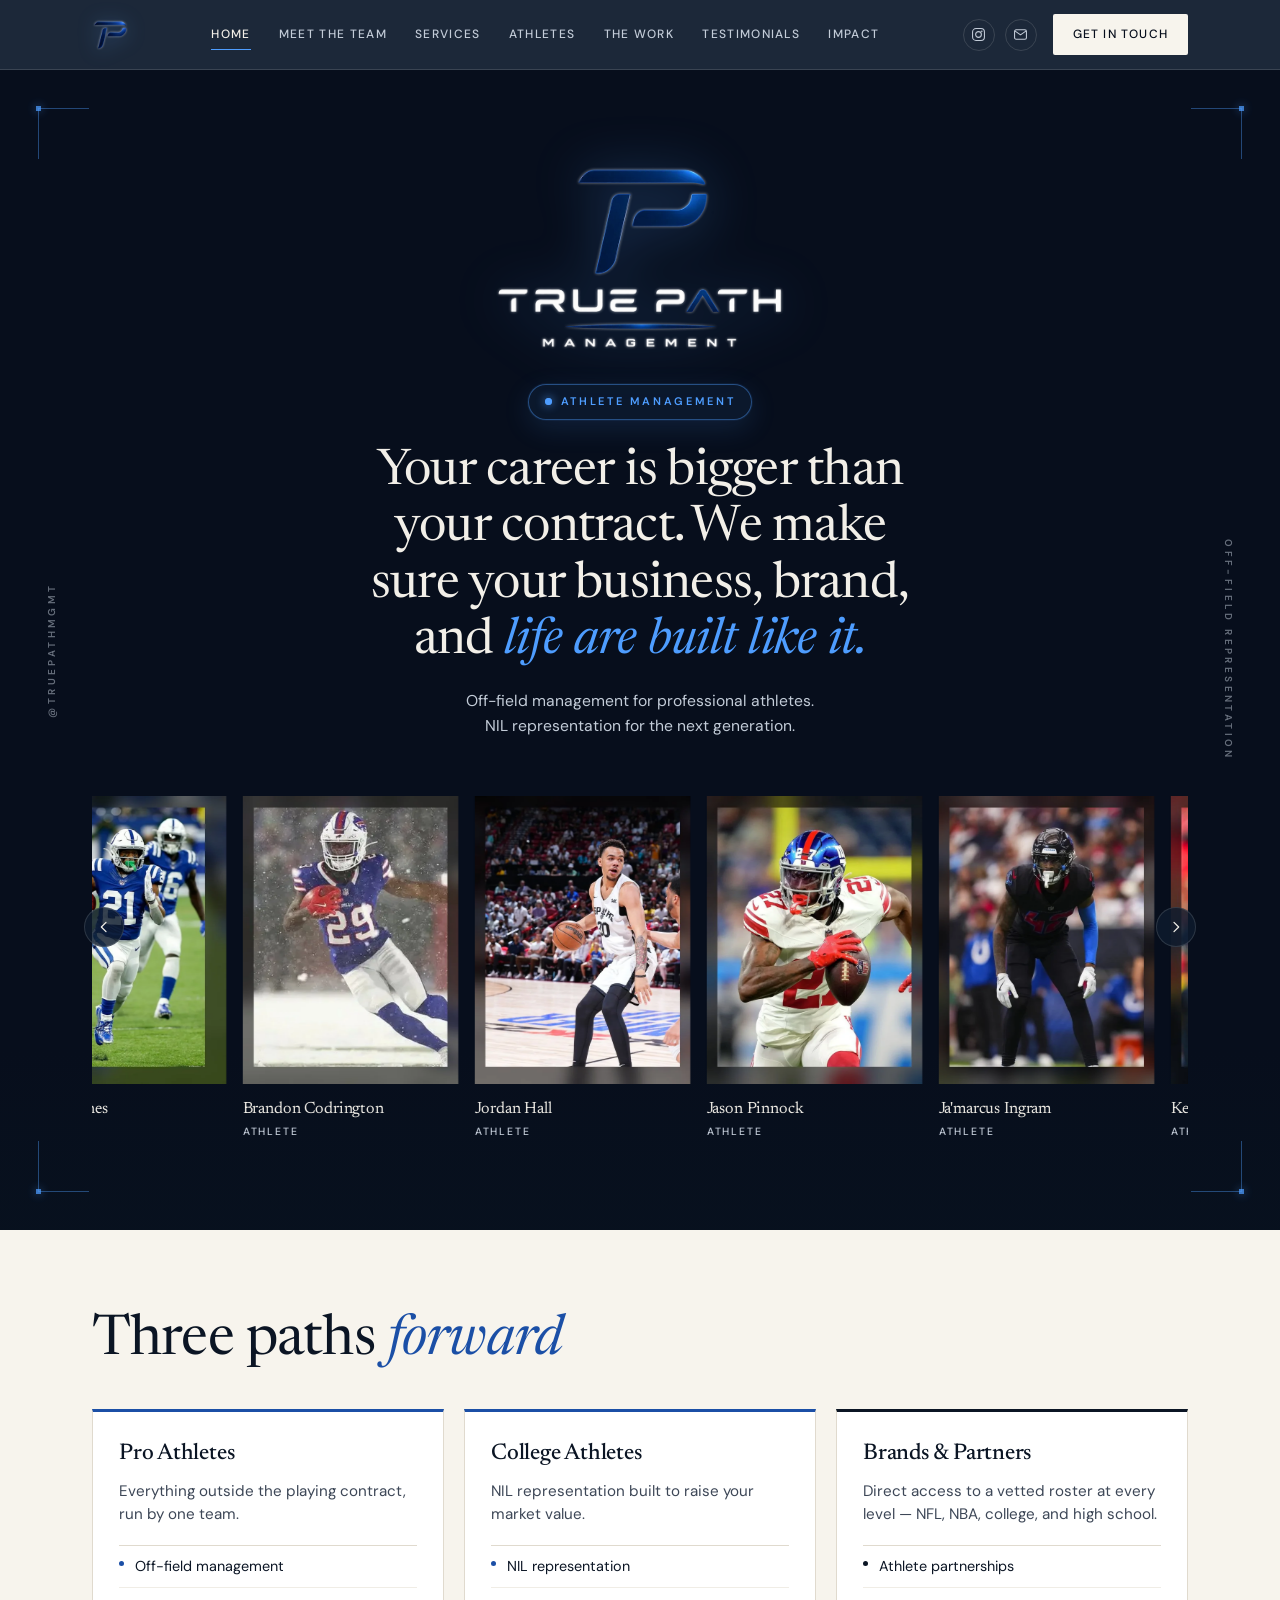
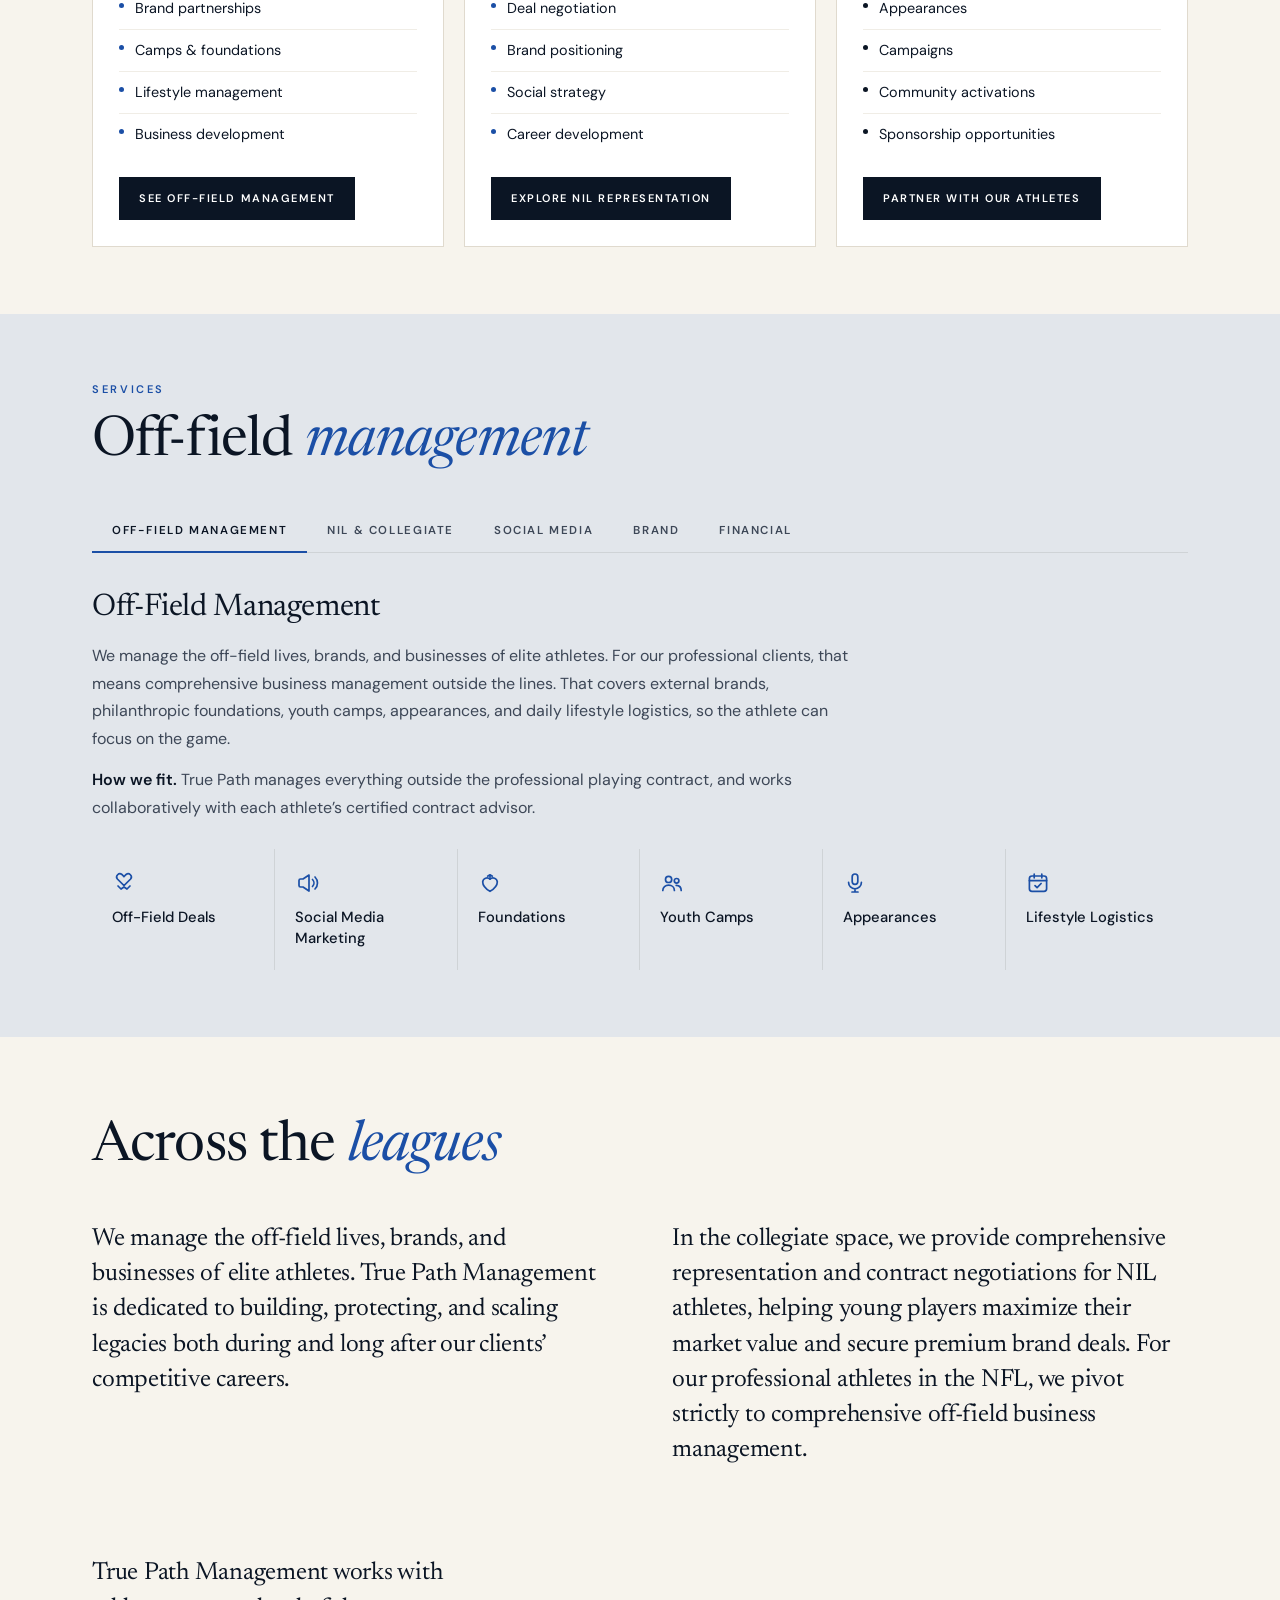
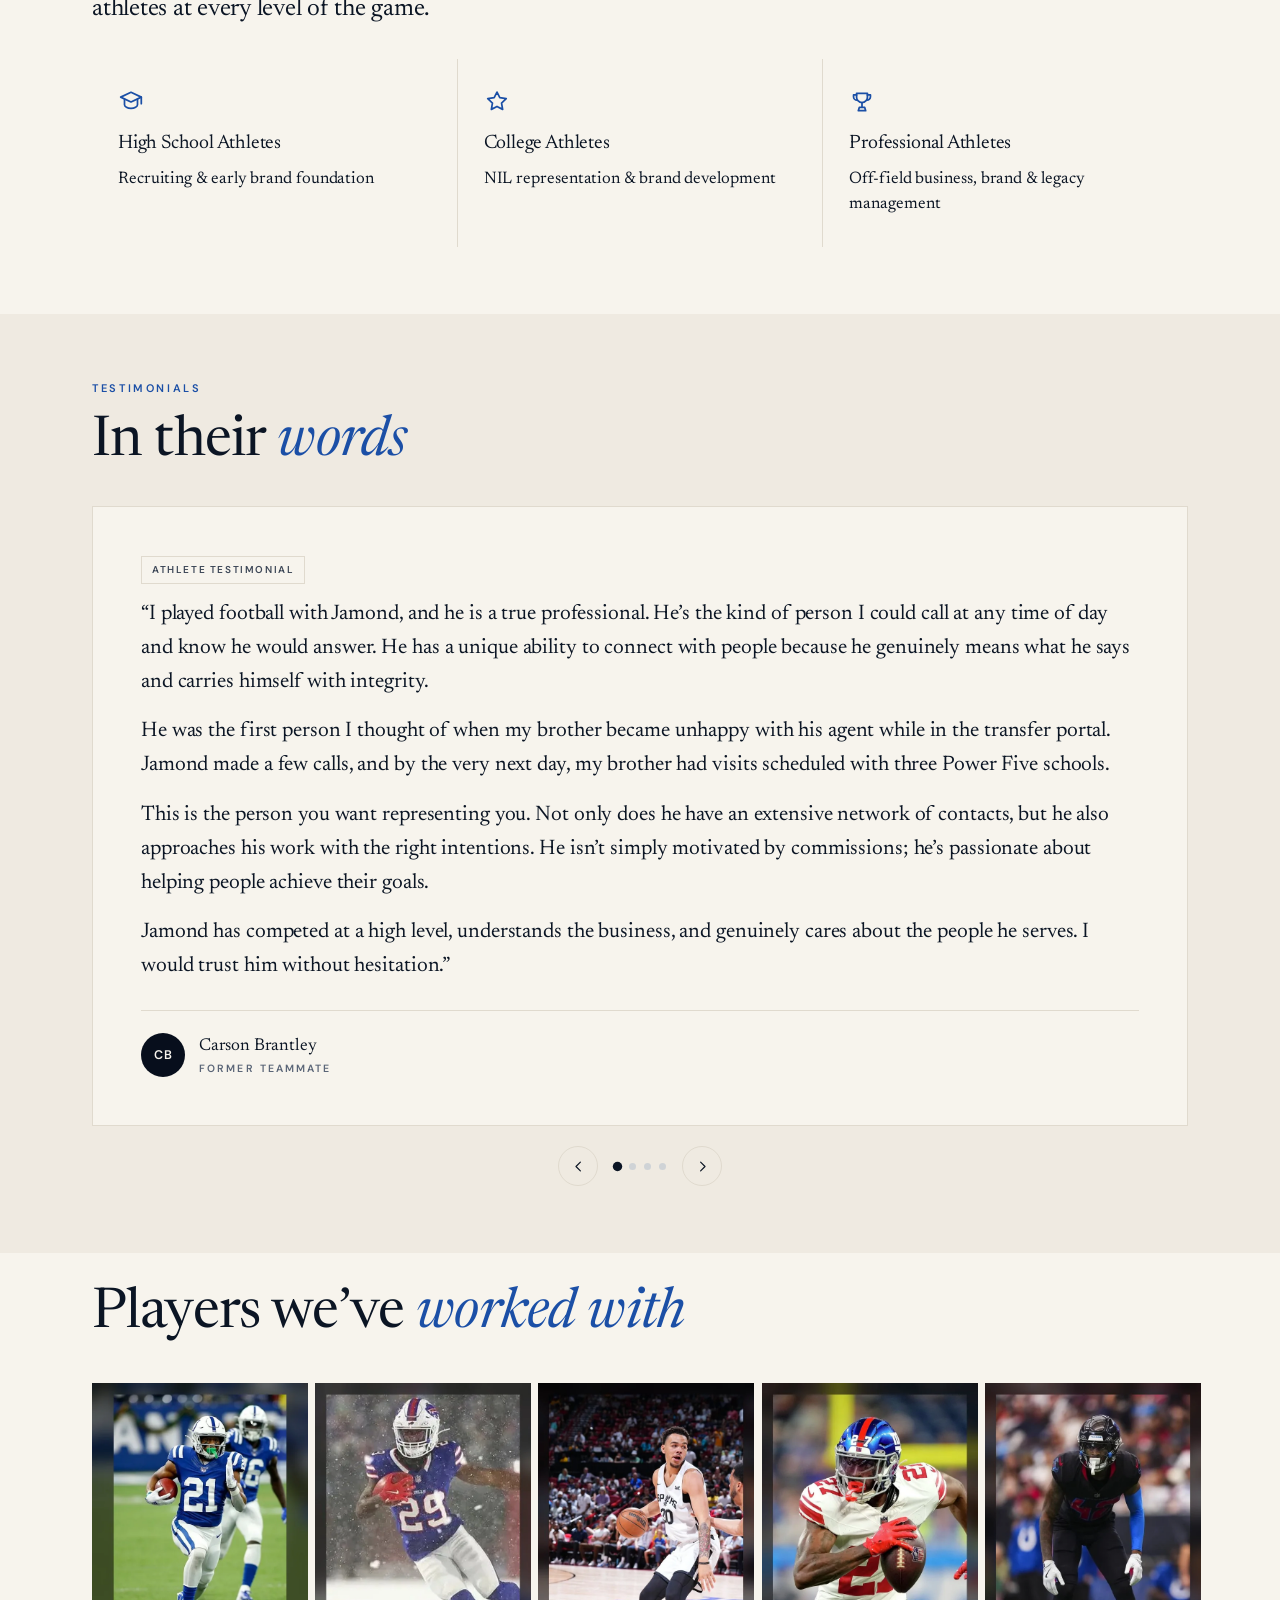
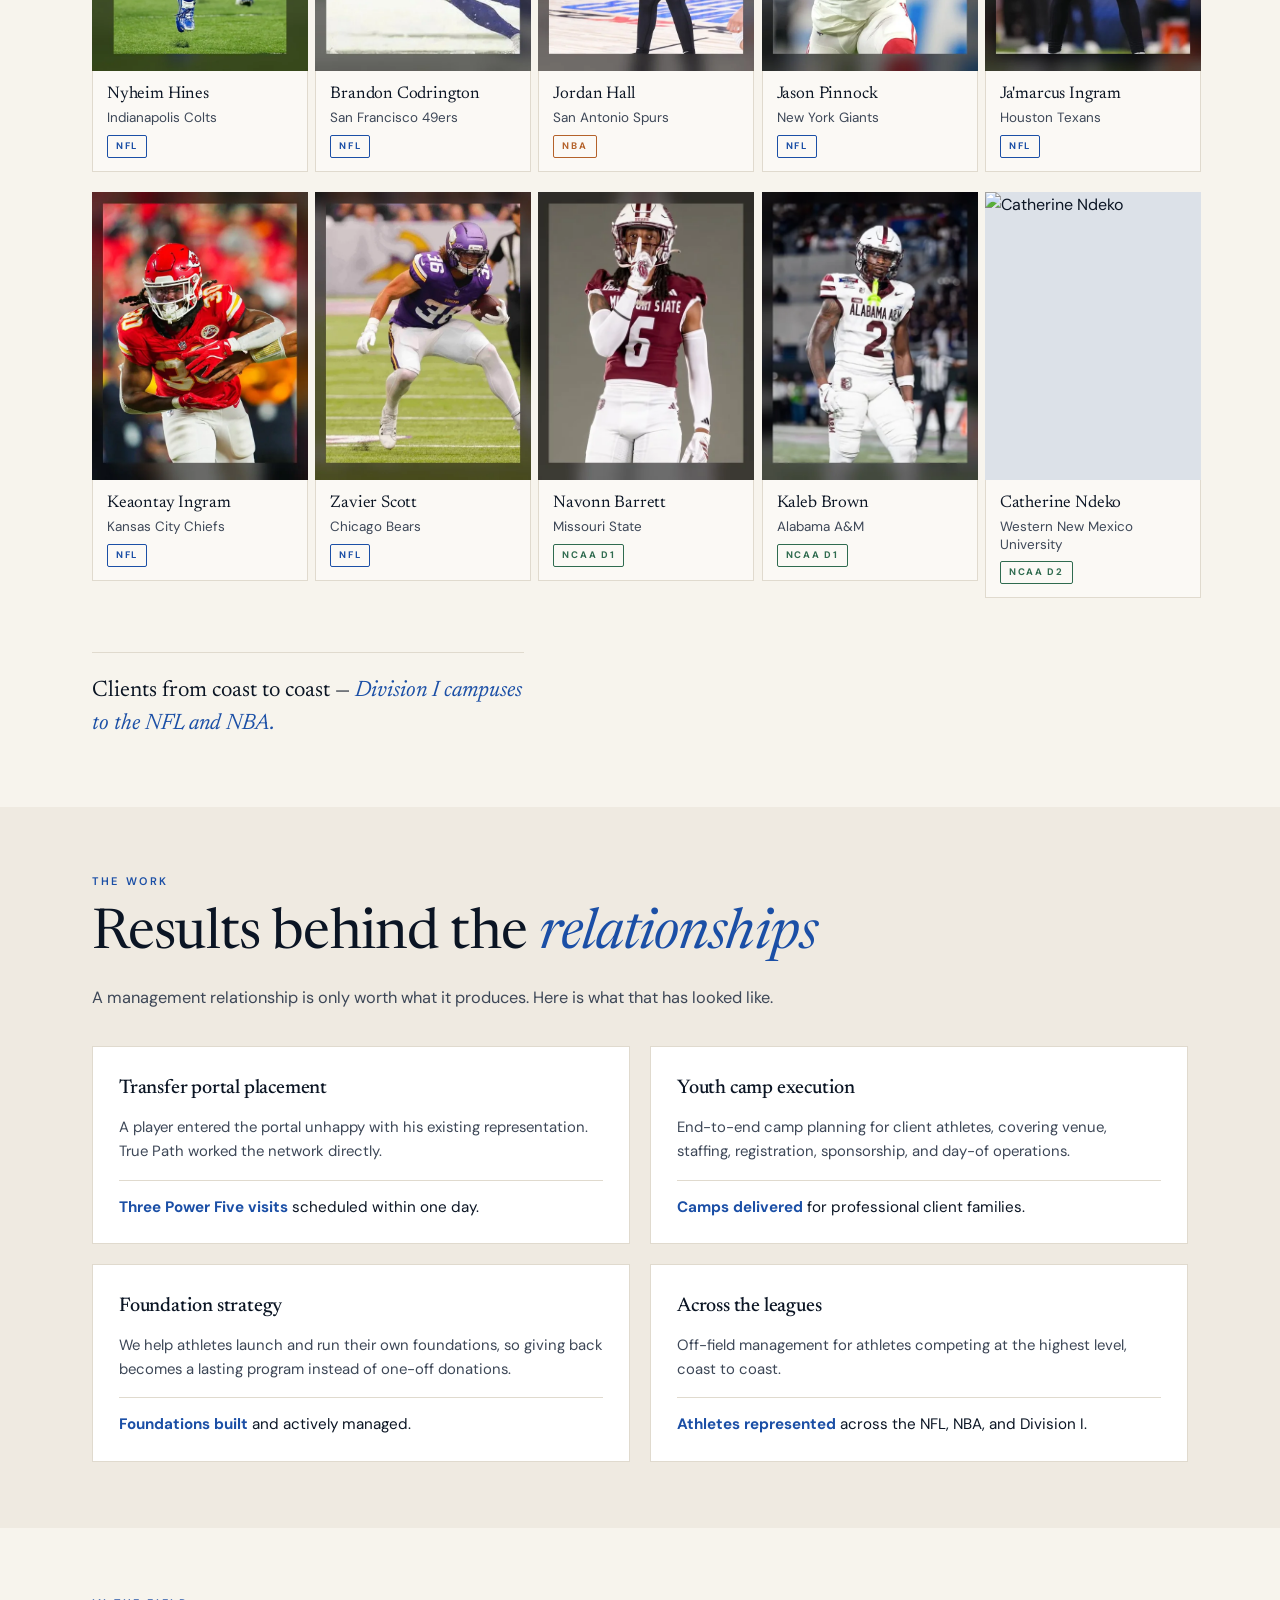
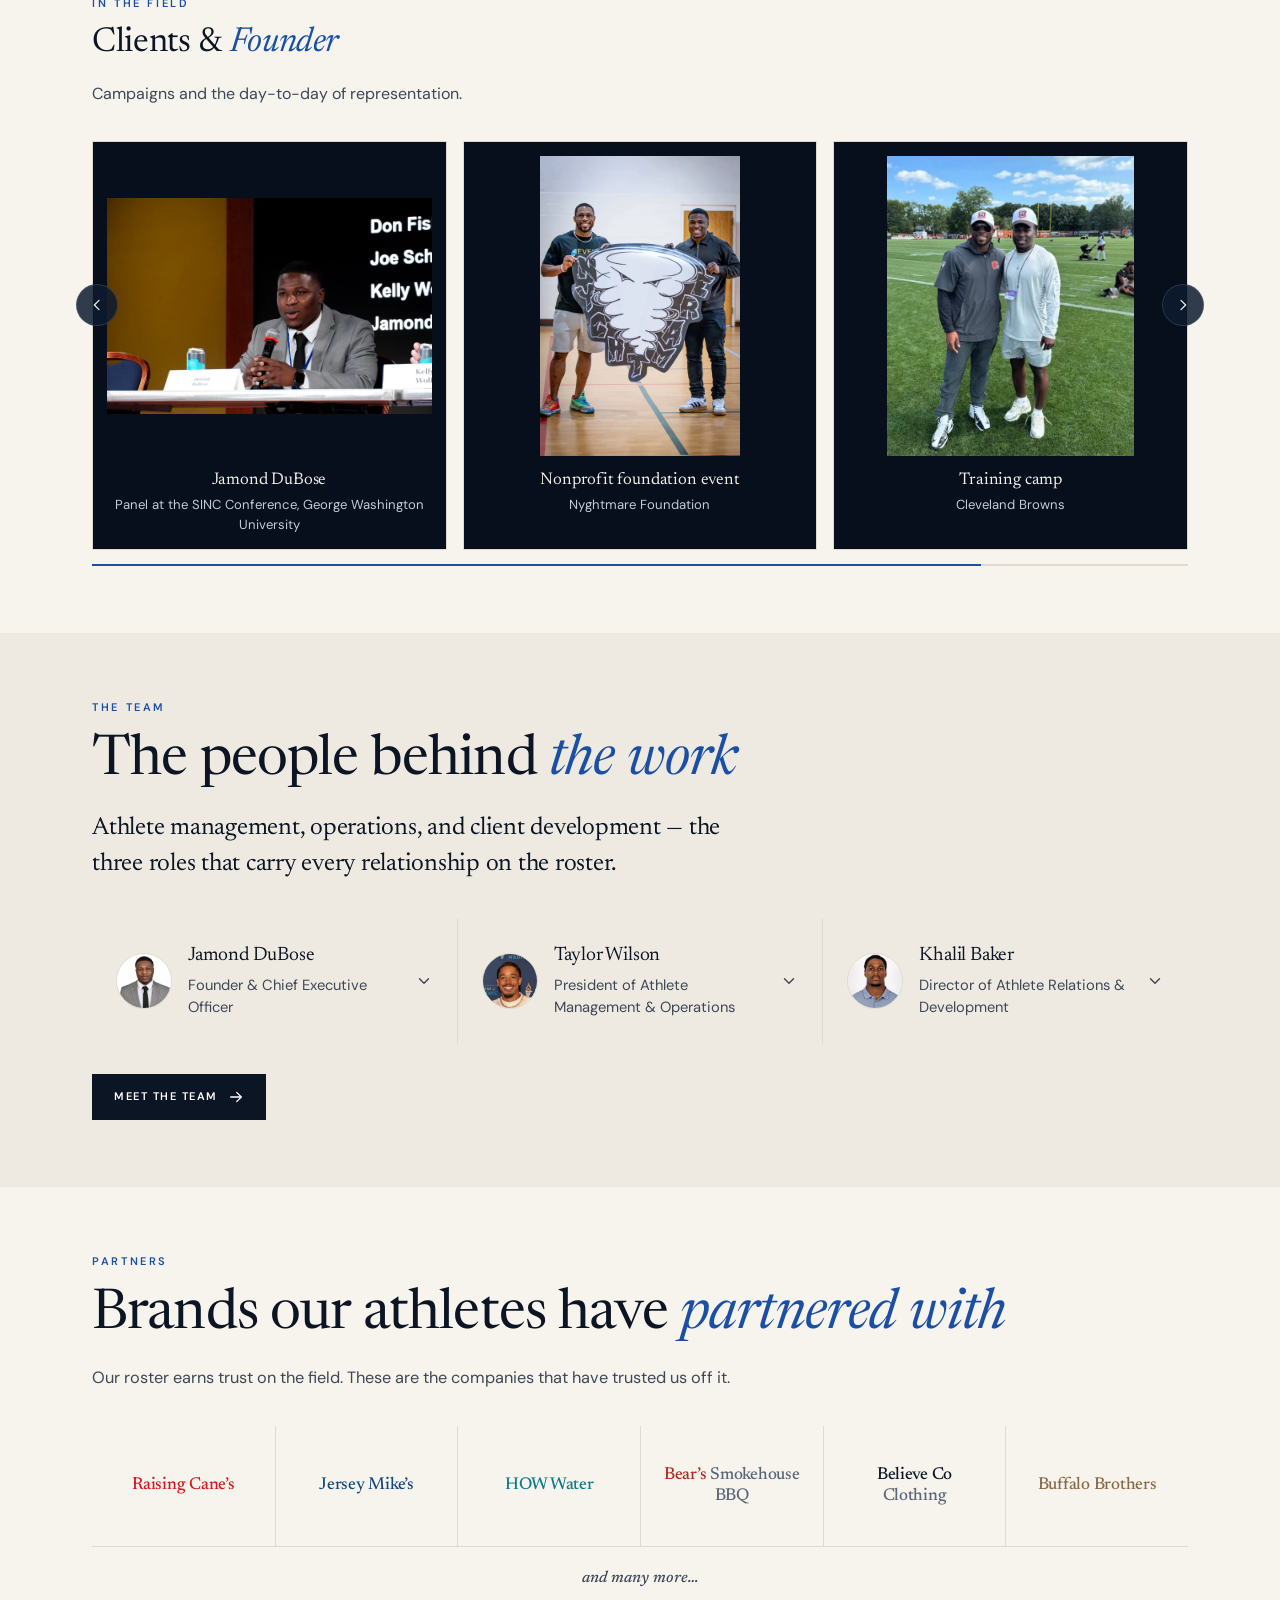
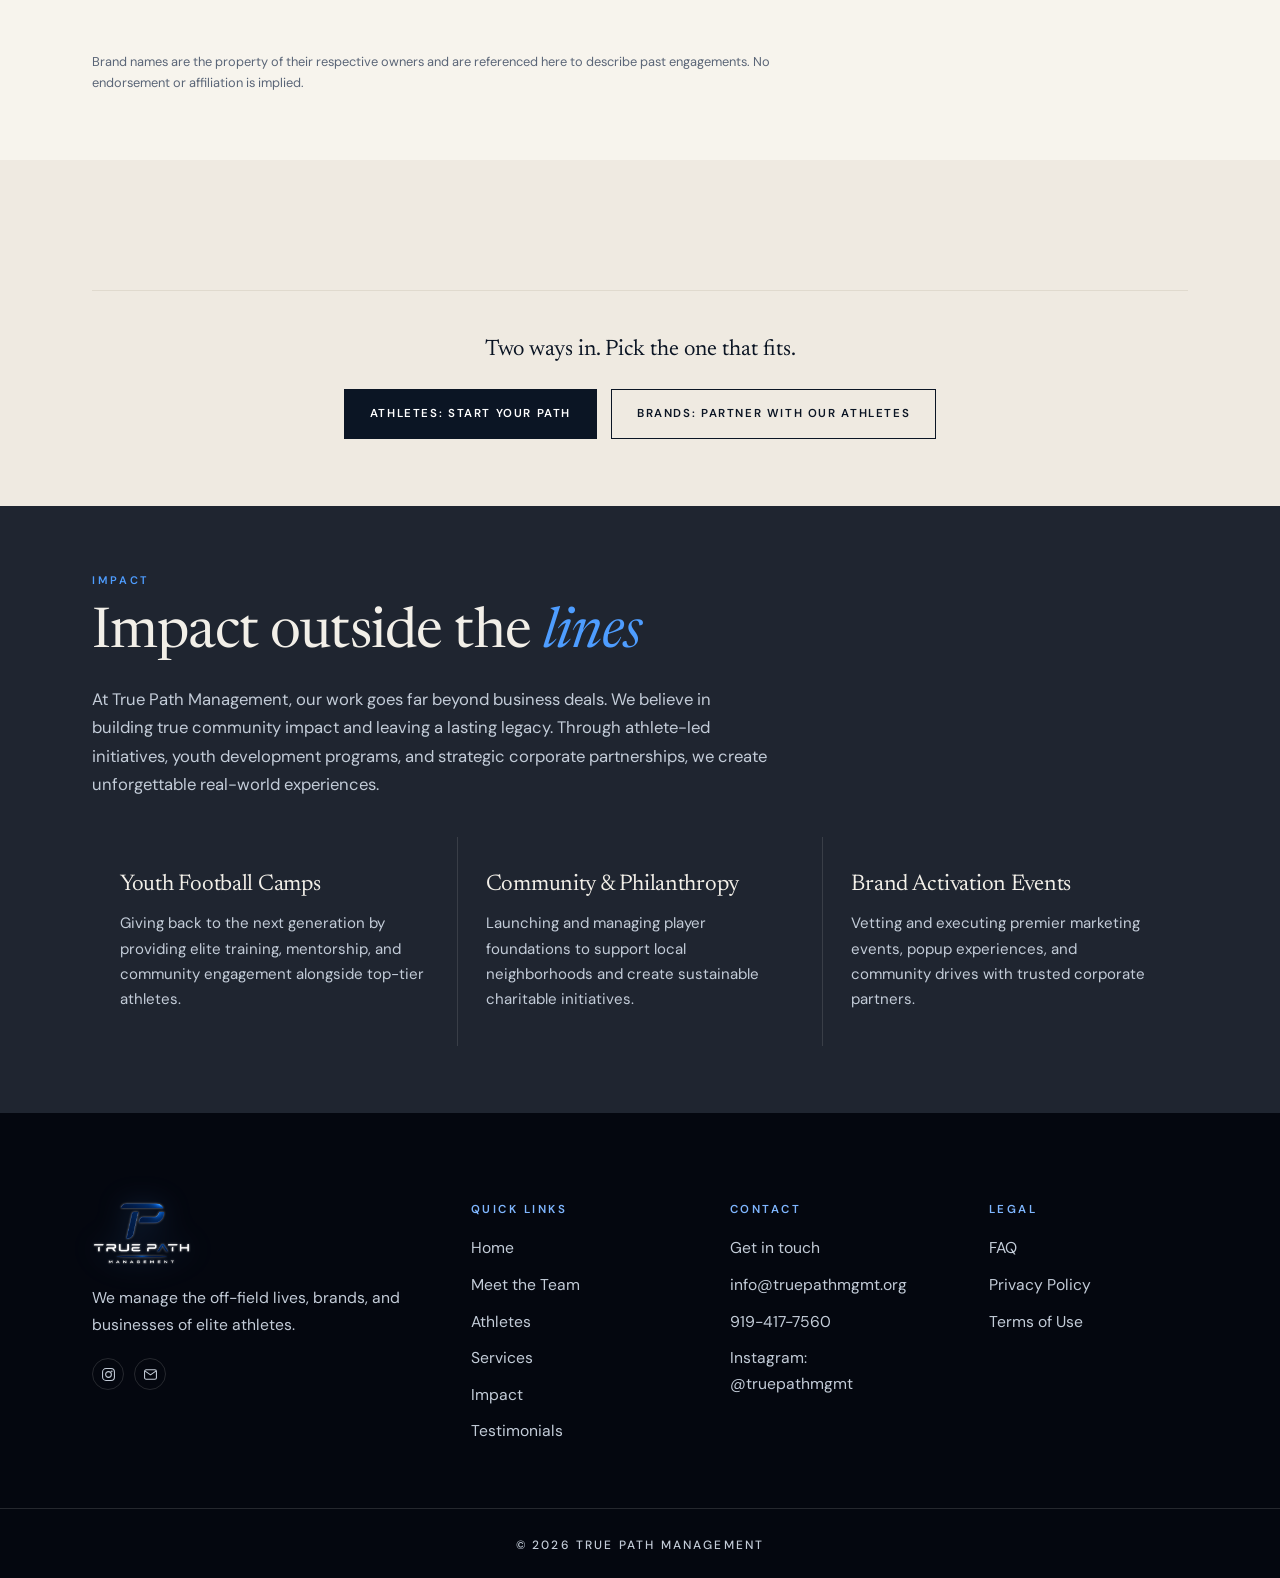
==== index.html @ 824afc2d "Add files via upload" ====
<!doctype html>
<html lang="en"><head>
<meta charset="utf-8"><meta name="viewport" content="width=device-width, initial-scale=1, viewport-fit=cover">
<meta name="description" content="True Path Management. We manage the off-field lives, brands, and businesses of elite athletes. NIL representation for collegiate athletes; off-field business management for professionals, working alongside their certified contract agents.">
<link rel="icon" href="images/e209f55f-7d2d-44d3-a719-936151845a15.png?v=4" type="image/png">
<link rel="apple-touch-icon" href="images/e209f55f-7d2d-44d3-a719-936151845a15.png?v=4">
<meta property="og:type" content="website">
<meta property="og:title" content="True Path Management | Off-Field Athlete Management"><meta property="og:image" content="https://truepathmanagement.com/images/og-share.jpg?v=1"><meta property="og:image:secure_url" content="https://truepathmanagement.com/images/og-share.jpg?v=1"><meta property="og:image:type" content="image/jpeg"><meta property="og:image:width" content="1200"><meta property="og:image:height" content="630"><meta property="og:image:alt" content="True Path Management"><meta name="twitter:image" content="https://truepathmanagement.com/images/og-share.jpg?v=1">
<meta property="og:description" content="We manage the off-field lives, brands, and businesses of elite athletes, collaborating directly with certified contract agents.">


<meta property="og:site_name" content="True Path Management">
<meta property="og:url" content="https://truepathmanagement.com/">
<link rel="canonical" href="https://truepathmanagement.com/">
<meta name="twitter:card" content="summary_large_image">
<link rel="preload" as="image" href="images/49c34cde-c533-43f5-a181-22f49176719c.webp?v=4" fetchpriority="high">
<title>True Path Management | Off-Field Athlete Management</title><meta name="theme-color" content="#070E1C">
<link rel="preconnect" href="https://fonts.googleapis.com"><link rel="preconnect" href="https://fonts.gstatic.com" crossorigin>
<link href="https://fonts.googleapis.com/css2?family=Newsreader:ital,opsz,wght@0,6..72,300..700;1,6..72,300..700&family=DM+Sans:wght@400;500;600;700&display=swap" rel="stylesheet">
<style>
  :root{
    /* Descent: navy -> cream -> cream-deep -> light gray -> graphite -> navy */
    --navy:#070E1C; --navy-deep:#04070F; --navy-soft:#16223A;
    --cream:#F7F4ED; --cream-deep:#EFEAE1;
    --gray-light:#E2E6EB; --graphite:#1F2530; --graphite-soft:#2A3140;
    --accent:#1B4FA6; --accent-light:#4E9DFF;
    --ink:#0B1524; --slate:#3D4757; --slate-soft:#5A6577;
    --on-dark:#F2EFE8; --on-dark-mute:#C3CCD8;
    --line-dark:rgba(242,239,232,.14); --line-light:#E0DACE; --line-gray:#CFD3D6;
    --display:"Newsreader",Georgia,serif;
    --sans:"DM Sans",system-ui,-apple-system,sans-serif;
    --maxw:1200px;
    --lvl-type:clamp(1.25rem,2.1vw,1.55rem);
    --ease:cubic-bezier(.22,.61,.36,1);
  }
  *{margin:0;padding:0;box-sizing:border-box}
  html{-webkit-text-size-adjust:100%;scroll-behavior:smooth;scroll-padding-top:74px}
  body{background:var(--cream);color:var(--ink);font-family:var(--sans);line-height:1.6;font-weight:400;
       -webkit-font-smoothing:antialiased;text-rendering:optimizeLegibility;overflow-x:hidden}
  img{max-width:100%;display:block}
  a{color:inherit}
  ::selection{background:var(--accent);color:#fff}

  .wrap{max-width:var(--maxw);margin:0 auto;padding:0 clamp(20px,5vw,52px)}

  /* ---------- Type system ---------- */
  .eyebrow{font-family:var(--sans);font-size:11px;font-weight:600;letter-spacing:.24em;
           text-transform:uppercase;color:var(--accent)}
  .sec-h{font-family:var(--display);font-weight:400;letter-spacing:-.015em;line-height:1.08;
         font-size:clamp(2rem,4.6vw,3.5rem);margin:14px 0 0}
  .sub-h{font-family:var(--display);font-weight:400;letter-spacing:-.01em;line-height:1.15;
         font-size:clamp(1.5rem,2.9vw,2.15rem);margin:12px 0 0}
  .accent{font-style:italic;color:var(--accent)}
  .lede{font-size:clamp(1rem,1.3vw,1.12rem);color:var(--slate);max-width:62ch;margin-top:20px;line-height:1.72}

  /* ---------- Section bands ---------- */
  .sec{padding:clamp(56px,5.2vw,84px) 0;position:relative}
  .band-cream{background:var(--cream)}
  .band-cream-deep{background:var(--cream-deep)}
  .band-gray{background:var(--gray-light)}
  .band-graphite{background:var(--graphite);color:var(--on-dark)}
  .band-graphite .sec-h,.band-graphite .sub-h{color:var(--on-dark)}
  .band-graphite .lede{color:var(--on-dark-mute)}
  .band-graphite .eyebrow{color:var(--accent-light)}
  .band-graphite .accent{color:var(--accent-light)}
  .pad-tight{padding-top:0}

  /* ---------- Scroll progress ---------- */
  .scroll-prog{position:fixed;top:0;left:0;height:2px;width:0;background:var(--accent);
               z-index:90;pointer-events:none;transition:width .1s linear}

  /* ---------- Nav ---------- */
  nav{position:sticky;top:0;z-index:80;background:rgba(14,27,46,.94);
      backdrop-filter:blur(14px);-webkit-backdrop-filter:blur(14px);
      border-bottom:1px solid var(--line-dark)}
  .nav-in{max-width:var(--maxw);margin:0 auto;padding:14px clamp(20px,5vw,52px);
          display:flex;align-items:center;justify-content:space-between;gap:24px}
  .nav-logo{height:36px;width:auto;
            filter:drop-shadow(0 0 1px rgba(255,255,255,.55)) drop-shadow(0 2px 10px rgba(78,157,255,.3))}
  .tabs-nav{display:flex;align-items:center;gap:clamp(16px,2.2vw,30px)}
  .tab-link{font-size:12px;font-weight:500;letter-spacing:.11em;text-transform:uppercase;
            color:var(--on-dark-mute);text-decoration:none;padding:6px 0;position:relative;
            transition:color .25s var(--ease)}
  .tab-link:hover,.tab-link.active{color:var(--on-dark)}
  .tab-link::after{content:"";position:absolute;left:0;right:0;bottom:0;height:1px;
                   background:var(--accent-light);transform:scaleX(0);transform-origin:left;
                   transition:transform .3s var(--ease)}
  .tab-link:hover::after,.tab-link.active::after{transform:scaleX(1)}
  .nav-right{display:flex;align-items:center;gap:16px}
  .nav-social{display:flex;gap:10px}
  .soc-ico{width:32px;height:32px;display:grid;place-items:center;border-radius:50%;
           border:1px solid var(--line-dark);color:var(--on-dark-mute);
           transition:all .25s var(--ease)}
  .soc-ico svg{width:15px;height:15px}
  .soc-ico:hover{color:var(--navy);background:var(--accent-light);border-color:var(--accent-light)}
  .nav-cta{font-size:12px;font-weight:500;letter-spacing:.1em;text-transform:uppercase;
           text-decoration:none;color:var(--navy);background:var(--cream);
           padding:11px 20px;border-radius:2px;transition:all .25s var(--ease);white-space:nowrap}
  .nav-cta:hover{background:var(--accent-light)}
  .nav-toggle{display:none;background:none;border:0;cursor:pointer;padding:8px;flex-direction:column;gap:5px}
  .nav-toggle span{display:block;width:22px;height:1.5px;background:var(--on-dark);transition:.3s var(--ease)}
  .tab-cta-m{display:none}

  /* ---------- Hero ---------- */
  .hero{background:var(--navy);color:var(--on-dark);padding:clamp(56px,8vw,92px) 0 clamp(60px,7vw,96px);
        position:relative;overflow:hidden}
  .hero::after{content:"";position:absolute;left:0;right:0;bottom:0;height:180px;
               background:linear-gradient(180deg,transparent,rgba(8,19,32,.55));pointer-events:none}
  .hero-in{position:relative;z-index:2}
  .hero-logo{height:clamp(112px,17vw,196px);width:auto;margin:0 auto;
             filter:drop-shadow(0 0 1.5px rgba(255,255,255,.6)) drop-shadow(0 4px 26px rgba(78,157,255,.34))}
  .reptag{display:inline-flex;align-items:center;gap:9px;margin:26px auto 0;
          font-size:11px;font-weight:600;letter-spacing:.24em;text-transform:uppercase;
          color:var(--accent-light);border:1px solid rgba(78,157,255,.34);
          padding:8px 16px;border-radius:100px}
  .gdot{width:5px;height:5px;border-radius:50%;background:var(--accent-light)}
  .hero-center{text-align:center}
  .hero-line{font-family:var(--display);font-weight:400;line-height:1.12;letter-spacing:-.015em;
             font-size:clamp(1.9rem,4.3vw,3.15rem);margin:24px auto 0;max-width:19ch;color:var(--on-dark)}
  .sr-only{position:absolute;width:1px;height:1px;padding:0;margin:-1px;overflow:hidden;
           clip:rect(0 0 0 0);white-space:nowrap;border:0}
  .hero-line em{font-style:italic;color:var(--accent-light)}

  /* Hero athlete marquee */
  .hero-marquee{margin-top:clamp(38px,5vw,58px);position:relative}
  .mq-viewport{overflow:hidden}
  .track{display:flex;gap:16px;will-change:transform}
  .pcard{flex:0 0 auto;width:clamp(160px,17vw,216px)}
  .pcard-img{position:relative;aspect-ratio:3/4;overflow:hidden;background:#DCE1E8}
  .pphoto{width:100%;height:100%;object-fit:cover;transition:transform .55s var(--ease)}
  .pcard:hover .pphoto,.pcard:focus-within .pphoto{transform:scale(1.04)}
  .pcard-meta{padding-top:12px;display:flex;flex-direction:column;gap:2px;text-align:left}
  .pname{font-family:var(--display);font-size:1.02rem;letter-spacing:-.01em;color:var(--ink)}
  .prole{font-size:10.5px;font-weight:500;letter-spacing:.18em;text-transform:uppercase;color:var(--slate)}
  .hero .pcard-img,.band-graphite .pcard-img{background:var(--navy-soft)}
  .hero .pname,.band-graphite .pname{color:var(--on-dark)}
  .hero .prole,.band-graphite .prole{color:var(--on-dark-mute)}
  .mq-btn{position:absolute;top:38%;transform:translateY(-50%);width:40px;height:40px;border-radius:50%;
          border:1px solid var(--line-dark);background:rgba(14,27,46,.82);color:var(--on-dark);
          display:grid;place-items:center;cursor:pointer;z-index:3;transition:all .25s var(--ease)}
  @media (hover:hover){.mq-btn:hover{background:var(--accent-light);color:var(--navy);border-color:var(--accent-light)}}
  .mq-btn svg{width:16px;height:16px}
  .mq-prev{left:-8px}.mq-next{right:-8px}

  /* ---------- Mission block ---------- */
  .mission{margin-top:44px;display:grid;grid-template-columns:1fr 1fr;gap:clamp(28px,5vw,64px);align-items:start}
  .mission .mlead{font-family:var(--display);font-size:var(--lvl-type);line-height:1.42;
                  letter-spacing:-.01em;color:var(--ink)}
  .mission-body p{font-family:var(--display);color:var(--ink);
                  font-size:var(--lvl-type);letter-spacing:-.01em;
                  margin-bottom:16px;line-height:1.42}
  .mission-body p:last-child{margin-bottom:0}
  .mission-body strong{color:var(--ink);font-weight:600}

  /* ---------- Levels ---------- */
  .lvl-lead{font-family:var(--display);font-size:var(--lvl-type);line-height:1.42;
            letter-spacing:-.01em;margin-top:clamp(56px,7vw,88px);max-width:30ch}
  .levels{margin-top:32px;display:grid;grid-template-columns:repeat(3,1fr);gap:1px;background:var(--line-light)}
  .lvl{background:var(--cream);padding:30px 26px;display:flex;flex-direction:column;gap:10px;
       transition:background .3s var(--ease)}
  .lvl:hover{background:#FBF9F4}
  .lvl-ico{color:var(--accent)}
  .lvl-ico svg{width:26px;height:26px}
  .lvl-title{font-family:var(--display);font-size:1.22rem;letter-spacing:-.01em;line-height:1.25}
  .lvl-sub{font-family:var(--display);font-size:1.05rem;letter-spacing:-.005em;color:var(--ink);line-height:1.5}

  /* ---------- Connect ---------- */

  /* ---------- Gallery ---------- */
  .gal-intro{color:var(--slate);max-width:60ch;margin-top:16px;line-height:1.72}
  .gs{margin-top:34px;position:relative}
  .gs-viewport{overflow:hidden}
  .gs-track{display:flex;gap:16px;transition:transform .65s var(--ease);will-change:transform}
  /* Three photos per view; each letterboxes at its own proportions, never cropped */
  .gs{--gal-h:clamp(200px,24vw,300px)}
  .gal-item{flex:0 0 calc((100% - 32px)/3);display:grid;
            grid-template-rows:var(--gal-h) auto;gap:12px;
            background:var(--navy);border:1px solid var(--line-light);padding:14px;
            transition:border-color .3s var(--ease)}
  .gal-item:hover{border-color:var(--accent-light)}
  .gal-item img{place-self:center;max-width:100%;max-height:100%;width:auto;height:auto;
                object-fit:contain;cursor:zoom-in}
  .gal-cap{text-align:center;font-size:.82rem;color:var(--on-dark-mute);line-height:1.5}
  .gal-cap b{display:block;font-family:var(--display);font-weight:400;font-size:1.06rem;
             color:var(--on-dark);letter-spacing:-.01em;margin-bottom:2px}
  .gs-btn{position:absolute;top:calc(var(--gal-h)/2 + 14px);transform:translateY(-50%);width:42px;height:42px;border-radius:50%;
          border:1px solid var(--line-dark);background:rgba(14,27,46,.85);color:var(--on-dark);
          display:grid;place-items:center;cursor:pointer;z-index:3;transition:all .25s var(--ease)}
  @media (hover:hover){.gs-btn:hover{background:var(--accent-light);color:var(--navy);border-color:var(--accent-light)}}
  .gs-btn svg{width:16px;height:16px}
  .gs-prev{left:-16px}.gs-next{right:-16px}
  .gs-bar{margin-top:14px;height:2px;background:var(--line-light);position:relative;overflow:hidden}
  .gs-fill{position:absolute;left:0;top:0;bottom:0;background:var(--accent);width:0;transition:width .5s var(--ease)}
  .gs-dots{margin-top:16px;display:flex;gap:8px;justify-content:center;flex-wrap:wrap}
  .gs-dots button{width:7px;height:7px;border-radius:50%;border:0;background:var(--line-gray);
                  cursor:pointer;padding:0;transition:all .3s var(--ease)}
  .gs-dots button.on{background:var(--accent);transform:scale(1.35)}

  /* ---------- Testimonials ---------- */
  .tstc{margin-top:34px;position:relative}
  .tstc-viewport{overflow:hidden}
  .tstc-track{display:flex;align-items:flex-start;will-change:transform;
               transition:transform .6s var(--ease),height .4s var(--ease)}
  .tst{flex:0 0 100%;align-self:flex-start;padding:clamp(24px,4vw,48px);background:var(--cream);
       border:1px solid var(--line-light)}
  .tst-q p{font-family:var(--display);font-size:clamp(1.06rem,1.75vw,1.32rem);line-height:1.6;
           letter-spacing:-.005em;color:var(--ink);margin-bottom:16px}
  .tst-q p:last-child{margin-bottom:0}
  .tst-by{margin-top:26px;padding-top:22px;border-top:1px solid var(--line-light);
          display:flex;align-items:center;gap:14px}
  .tst-av{width:44px;height:44px;flex:0 0 44px;border-radius:50%;background:var(--navy);color:var(--cream);
          display:grid;place-items:center;font-size:12.5px;font-weight:600;letter-spacing:.06em}
  .tst-name{display:block;font-family:var(--display);font-size:1.08rem;letter-spacing:-.01em}
  .tst-role{display:block;font-size:10.5px;font-weight:600;letter-spacing:.2em;
            text-transform:uppercase;color:var(--slate-soft)}
  .tst-more{display:none;align-items:center;margin-top:14px;min-height:44px;
            font-family:var(--sans);font-size:11px;font-weight:600;letter-spacing:.16em;
            text-transform:uppercase;color:var(--accent);background:none;border:0;cursor:pointer;padding:0}
  .tst-more:hover{text-decoration:underline}
  .tstc-nav{margin-top:20px;display:flex;align-items:center;justify-content:center;gap:16px}
  .tstc-btn{width:40px;height:40px;border-radius:50%;border:1px solid var(--line-light);
            background:transparent;color:var(--ink);display:grid;place-items:center;cursor:pointer;
            transition:all .25s var(--ease)}
  @media (hover:hover){.tstc-btn:hover{background:var(--navy);color:var(--cream);border-color:var(--navy)}}
  .tstc-btn svg{width:15px;height:15px}
  .tstc-dots{display:flex;gap:8px}
  .tstc-dots button{width:7px;height:7px;border-radius:50%;border:0;background:var(--line-gray);
                    cursor:pointer;padding:0;transition:all .3s var(--ease)}
  .tstc-dots button.on{background-color:var(--ink);transform:scale(1.35)}

  /* ---------- Services tabs ---------- */
  .tabbar{margin-top:36px;display:flex;flex-wrap:wrap;gap:0;border-bottom:1px solid var(--line-gray)}
  .tabbtn{font-family:var(--sans);font-size:11.5px;font-weight:600;letter-spacing:.14em;
          text-transform:uppercase;color:var(--slate);background:none;border:0;cursor:pointer;
          padding:14px 20px;position:relative;transition:color .25s var(--ease)}
  .tabbtn::after{content:"";position:absolute;left:0;right:0;bottom:-1px;height:2px;background:var(--accent);
                 transform:scaleX(0);transition:transform .3s var(--ease)}
  .tabbtn:hover{color:var(--ink)}
  .tabbtn.on{color:var(--ink)}
  .tabbtn.on::after{transform:scaleX(1)}
  .panelbox{margin-top:36px}
  .panel{display:none;animation:fade .45s var(--ease)}
  .panel.on{display:block}
  @keyframes fade{from{opacity:0;transform:translateY(10px)}to{opacity:1;transform:none}}
  .panel h3{font-family:var(--display);font-weight:400;font-size:clamp(1.4rem,2.5vw,1.95rem);
            letter-spacing:-.012em;line-height:1.2;margin-bottom:16px}
  .panel p{color:var(--slate);max-width:70ch;margin-bottom:14px;line-height:1.72}
  .panel strong{color:var(--ink);font-weight:600}
  .brand-grid{margin-top:28px;display:grid;grid-template-columns:repeat(auto-fit,minmax(168px,1fr));
              gap:1px;background:var(--line-gray)}
  .brand-tile{background:var(--gray-light);padding:22px 20px;display:flex;flex-direction:column;gap:12px;
              transition:background .3s var(--ease)}
  .brand-tile:hover{background:#EDEFF1}
  .brand-tile svg{width:24px;height:24px;color:var(--accent)}
  .brand-tile span{font-size:.92rem;font-weight:500;color:var(--ink);line-height:1.4}
  .soc-grid{margin-top:28px;display:grid;grid-template-columns:repeat(auto-fit,minmax(150px,1fr));gap:14px}
  .soc-big{display:flex;align-items:center;gap:12px;padding:18px 20px;text-decoration:none;
           border:1px solid var(--line-gray);background:var(--gray-light);color:var(--ink);
           transition:all .3s var(--ease)}
  .soc-big:hover{border-color:var(--accent);background:#EDEFF1;transform:translateY(-2px)}
  .soc-big svg{width:20px;height:20px;color:var(--accent);flex:0 0 20px}
  .soc-big span{font-size:.92rem;font-weight:500}
  .fin-wrap{margin-top:28px;padding:34px 28px;border:1px solid var(--line-gray);background:var(--gray-light);
            display:flex;align-items:center;gap:20px}
  .fin-ico{width:44px;height:44px;flex:0 0 44px;color:var(--accent)}
  .fin-note{font-family:var(--display);font-size:clamp(1.1rem,2vw,1.42rem);font-style:italic;
            letter-spacing:-.01em;color:var(--ink)}

  /* ---------- Impact ---------- */
  .impact-grid{margin-top:38px;display:grid;grid-template-columns:repeat(3,1fr);gap:1px;
               background:rgba(242,239,232,.12)}
  .impact-card{background:var(--graphite);padding:34px 28px;display:flex;flex-direction:column;gap:12px;
               transition:background .3s var(--ease)}
  .impact-card:hover{background:var(--graphite-soft)}
  .impact-num{font-size:11px;font-weight:600;letter-spacing:.22em;color:var(--accent-light)}
  .impact-card h3{font-family:var(--display);font-weight:400;font-size:1.42rem;letter-spacing:-.012em;
                  line-height:1.25;color:var(--on-dark)}
  .impact-card p{font-size:.94rem;color:var(--on-dark-mute);line-height:1.68}

  /* ---------- Signature: co-agent thesis ---------- */
  .coagent{margin-top:clamp(52px,6vw,76px);padding:clamp(32px,4.5vw,52px);
           border-left:2px solid var(--accent-light);background:var(--graphite-soft)}
  .coagent p{font-family:var(--display);font-size:clamp(1.2rem,2.3vw,1.72rem);line-height:1.44;
             letter-spacing:-.012em;color:var(--on-dark);max-width:46ch}
  .coagent strong{font-style:italic;font-weight:400;color:var(--accent-light)}

  /* ---------- Athletes grid ---------- */
  .grid{margin-top:38px;display:grid;grid-template-columns:repeat(auto-fill,minmax(190px,1fr));gap:20px}
  .band-graphite .pcard-img{background:var(--graphite-soft)}
  .band-graphite .pname{color:var(--on-dark)}
  .band-graphite .prole{color:var(--on-dark-mute)}

  /* ---------- Bio ---------- */
  .bio-card{margin-top:38px;display:grid;grid-template-columns:84px 1fr;gap:clamp(20px,2.6vw,34px);
            align-items:start}
  .bio-avatar{width:100%;height:auto;aspect-ratio:1;object-fit:cover;object-position:center 20%;
              border-radius:50%;border:1px solid var(--line-dark);
              box-shadow:0 6px 22px rgba(0,0,0,.35)}
  .bio-name{font-family:var(--display);font-size:clamp(1.6rem,2.8vw,2.1rem);letter-spacing:-.015em;
            line-height:1.15;color:var(--on-dark)}
  .bio-role{font-size:11px;font-weight:600;letter-spacing:.22em;text-transform:uppercase;
            color:var(--accent-light);margin-top:8px}
  .bio-body p{color:var(--on-dark-mute);margin-top:18px;line-height:1.75}
  .bio-actions{margin-top:28px;display:flex;align-items:center;gap:18px;flex-wrap:wrap}
  .bio-cta{display:inline-flex;align-items:center;gap:9px;text-decoration:none;
           font-size:12px;font-weight:600;letter-spacing:.14em;text-transform:uppercase;
           color:var(--graphite);background:var(--cream);padding:14px 24px;border-radius:2px;
           transition:all .25s var(--ease)}
  .bio-cta:hover{background:var(--accent-light)}
  .band-graphite .soc-ico{border-color:var(--line-dark);color:var(--on-dark-mute)}
  .band-graphite .soc-ico:hover{background:var(--accent-light);color:var(--graphite);border-color:var(--accent-light)}

  /* ---------- Footer ---------- */
  footer{background:var(--navy-deep);color:var(--on-dark);padding:clamp(56px,7vw,88px) 0 0}
  .foot-in{max-width:var(--maxw);margin:0 auto;padding:0 clamp(20px,5vw,52px);
           display:grid;grid-template-columns:1.6fr 1fr 1fr 1fr;gap:clamp(28px,5vw,60px)}
  .foot-logo{height:66px;width:auto;
             filter:drop-shadow(0 0 1px rgba(255,255,255,.5)) drop-shadow(0 2px 14px rgba(78,157,255,.28))}
  .foot-blurb{margin-top:18px;font-size:.98rem;color:var(--on-dark-mute);max-width:40ch;line-height:1.7}
  .foot-social{margin-top:20px;display:flex;gap:10px}
  .foot-h{font-size:11.5px;font-weight:600;letter-spacing:.22em;text-transform:uppercase;
          color:#7FB6FF;margin-bottom:16px}
  .foot-list{list-style:none;display:flex;flex-direction:column;gap:11px}
  .foot-list a{font-size:.98rem;color:var(--on-dark-mute);text-decoration:none;transition:color .25s var(--ease)}
  .foot-list a:hover{color:var(--on-dark)}
  .foot-bottom{margin-top:clamp(44px,5vw,64px);border-top:1px solid var(--line-dark);
               padding:22px clamp(20px,5vw,52px);text-align:center}
  .foot-bottom span{font-size:12px;font-weight:500;letter-spacing:.18em;text-transform:uppercase;
                    color:var(--on-dark-mute)}

  /* ---------- Back to top ---------- */
  .to-top{position:fixed;right:22px;bottom:22px;width:44px;height:44px;border-radius:50%;
          border:1px solid var(--line-gray);background:var(--navy);color:var(--cream);
          display:grid;place-items:center;cursor:pointer;opacity:0;pointer-events:none;
          transition:all .3s var(--ease);z-index:70}
  .to-top.on{opacity:1;pointer-events:auto}
  .to-top:hover{background:var(--accent)}
  .to-top svg{width:16px;height:16px}

  /* ---------- Lightbox ---------- */
  .lb{position:fixed;inset:0;background:rgba(8,19,32,.96);z-index:100;display:none;
      align-items:center;justify-content:center;flex-direction:column;padding:36px;gap:18px}
  .lb.on{display:flex}
  .lb img{max-width:92vw;max-height:80vh;width:auto;height:auto;object-fit:contain}
  .lb-cap{color:var(--on-dark-mute);font-size:.9rem;text-align:center;max-width:60ch}
  .lb-close{position:absolute;top:22px;right:26px;width:44px;height:44px;border-radius:50%;
            border:1px solid var(--line-dark);background:transparent;color:var(--on-dark);
            font-size:26px;line-height:1;cursor:pointer;transition:all .25s var(--ease)}
  .lb-close:hover{background:var(--accent-light);color:var(--navy);border-color:var(--accent-light)}

  /* ---------- Scroll reveal ---------- */
  .rise{opacity:0;transform:translateY(22px);transition:opacity .8s var(--ease),transform .8s var(--ease)}
  .rise.in{opacity:1;transform:none}

  /* ---------- Focus ---------- */
  a:focus-visible,button:focus-visible,input:focus-visible,select:focus-visible,textarea:focus-visible{
    outline:2px solid var(--accent-light);outline-offset:3px}

  /* ---------- Reduced motion ---------- */
  @media (prefers-reduced-motion:reduce){
    *{animation-duration:.01ms !important;transition-duration:.01ms !important}
    html{scroll-behavior:auto}
    .rise{opacity:1;transform:none}
  }

  /* ---------- Responsive ---------- */
  @media (max-width:1000px){
    .mission{grid-template-columns:1fr;gap:24px}
    .levels{grid-template-columns:1fr}
    .impact-grid{grid-template-columns:1fr}
    .foot-in{grid-template-columns:1fr 1fr}
    .bio-card{grid-template-columns:84px 1fr}
  }
  @media (max-width:820px){
    .tabs-nav{position:fixed;inset:64px 0 auto;background:var(--navy);flex-direction:column;
              align-items:stretch;gap:0;padding:8px 0 20px;border-bottom:1px solid var(--line-dark);
              transform:translateY(-120%);transition:transform .4s var(--ease);z-index:79;
              max-height:calc(100vh - 64px);max-height:calc(100dvh - 64px);
              overflow-y:auto;-webkit-overflow-scrolling:touch;overscroll-behavior:contain}
    .tabs-nav.open{transform:none}
    .tab-link{padding:15px clamp(20px,5vw,52px);border-bottom:1px solid var(--line-dark);font-size:13px}
    .tab-link::after{display:none}
    .tab-cta-m{display:block;color:var(--accent-light)}
    .nav-toggle{display:flex}
    .nav-cta,.nav-social{display:none}
    .foot-in{grid-template-columns:1fr}
    .bio-card{grid-template-columns:1fr}
    .bio-avatar{max-width:84px}
    .mq-prev{left:0}.mq-next{right:0}
    .fin-wrap{flex-direction:column;align-items:flex-start;text-align:left}
  }
  @media (max-width:900px){
    .gal-item{flex:0 0 calc((100% - 16px)/2)}
    .gs{--gal-h:clamp(240px,34vw,320px)}
  }
  @media (max-width:600px){
    /* One slide per view: let each photo set its own height instead of forcing
       a fixed row, so portraits fill the card and landscapes don't leave gaps. */
    .gal-item{flex:0 0 100%;padding:12px;grid-template-rows:auto auto;align-content:start}
    .gal-item img{max-height:min(62vh,430px)}
    .gs-track{align-items:flex-start}
    .gs{--gal-h:clamp(300px,86vw,420px)}
    .gs-btn{top:38%}
  }
  @media (max-width:520px){
    .grid{grid-template-columns:repeat(auto-fill,minmax(150px,1fr));gap:14px}
    .gs-prev{left:2px}.gs-next{right:2px}
    .tabbtn{padding:12px 14px;font-size:10.5px}
  }

  /* ---------- Hero corner brackets + side rails ---------- */
  .hero-bracket{position:absolute;width:clamp(30px,4vw,60px);height:clamp(30px,4vw,60px);
                border:1px solid rgba(78,157,255,.4);pointer-events:none;z-index:3}
  .hb-tl{top:clamp(20px,3vw,38px);left:clamp(20px,3vw,38px);border-right:0;border-bottom:0}
  .hb-tr{top:clamp(20px,3vw,38px);right:clamp(20px,3vw,38px);border-left:0;border-bottom:0}
  .hb-bl{bottom:clamp(20px,3vw,38px);left:clamp(20px,3vw,38px);border-right:0;border-top:0}
  .hb-br{bottom:clamp(20px,3vw,38px);right:clamp(20px,3vw,38px);border-left:0;border-top:0}
  .hero-bracket::after{content:"";position:absolute;width:5px;height:5px;background:var(--accent-light);
                       opacity:.75;box-shadow:0 0 8px rgba(78,157,255,.8)}
  .hb-tl::after{top:-3px;left:-3px}   .hb-tr::after{top:-3px;right:-3px}
  .hb-bl::after{bottom:-3px;left:-3px} .hb-br::after{bottom:-3px;right:-3px}
  .hero-rail{position:absolute;top:50%;writing-mode:vertical-rl;white-space:nowrap;pointer-events:none;z-index:3;
             font-size:10px;font-weight:600;letter-spacing:.34em;text-transform:uppercase;
             color:var(--on-dark-mute);opacity:.5}
  .hr-l{left:clamp(24px,3.4vw,44px);transform:translateY(-50%) rotate(180deg)}
  .hr-r{right:clamp(24px,3.4vw,44px);transform:translateY(-50%)}
  @media (max-width:1100px){.hero-rail{display:none}}
  @media (max-width:640px){.hero-bracket{width:24px;height:24px}}

  /* ---------- Athlete Management tag: live signal ---------- */
  .reptag{position:relative;overflow:hidden;background:rgba(78,157,255,.07);
          border-color:rgba(78,157,255,.42);box-shadow:0 0 0 1px rgba(78,157,255,.08),0 8px 28px rgba(78,157,255,.14)}
  .reptag::before{content:"";position:absolute;top:0;left:-60%;width:60%;height:100%;
    background:linear-gradient(100deg,transparent,rgba(78,157,255,.24),transparent);animation:sheen 4.6s ease-in-out infinite}
  @keyframes sheen{0%{left:-60%}55%{left:120%}100%{left:120%}}
  .reptag-txt{position:relative;z-index:1}
  .gdot{position:relative;display:inline-grid;place-items:center;width:7px;height:7px;
        background:var(--accent-light);box-shadow:0 0 10px rgba(78,157,255,.95);animation:blink 1.9s ease-in-out infinite}
  .gdot-ring{position:absolute;width:7px;height:7px;border-radius:50%;
             border:1.5px solid var(--accent-light);animation:ping 1.9s cubic-bezier(0,0,.2,1) infinite}
  @keyframes blink{0%,100%{opacity:1}50%{opacity:.4}}
  @keyframes ping{0%{transform:scale(1);opacity:.9}70%{transform:scale(3.6);opacity:0}100%{opacity:0}}
  @media (prefers-reduced-motion:reduce){
    .reptag::before,.gdot,.gdot-ring{animation:none}
  }

  /* ---------- Athlete card plate ---------- */
  .pcard-plate{margin-top:-1px;border:1px solid var(--line-light);border-top:0;
               padding:14px 14px 13px;display:flex;flex-direction:column;gap:5px;
               background:rgba(255,255,255,.42);transition:border-color .3s var(--ease),background .3s var(--ease)}
  .pcard:hover .pcard-plate{border-color:var(--accent);background:#fff}
  .pcard-plate .pname{font-size:1.06rem;line-height:1.2}
  .pteam{font-size:.84rem;color:var(--slate);line-height:1.3}
  .pleague{align-self:flex-start;margin-top:3px;font-size:9.5px;font-weight:700;letter-spacing:.18em;
           padding:3px 8px;border:1px solid currentColor;border-radius:2px}
  .pleague--nfl{color:var(--accent)}
  .pleague--nba{color:#B4622A}
  .pleague--ncaa{color:#2F6B4F}
  .band-graphite .pcard-plate,.hero .pcard-plate{border-color:var(--line-dark);background:rgba(255,255,255,.03)}
  .hero .pcard-plate{border:0;background:none;padding:12px 0 0}

  /* ---------- Meet the team teaser ---------- */
  .team-lead{font-family:var(--display);font-size:var(--lvl-type);line-height:1.42;
             letter-spacing:-.01em;color:var(--ink);max-width:46ch;margin-top:20px}
  .tmini-row{list-style:none;margin:36px 0 0;padding:0;display:grid;
             grid-template-columns:repeat(3,1fr);gap:1px;background:var(--line-light)}
  .tmini{background:var(--cream-deep);transition:background .3s var(--ease)}
  .tmini:hover{background:var(--cream)}
  .tmini-d{display:block}
  .tmini-sum{list-style:none;cursor:pointer;padding:26px 24px;display:flex;align-items:center;gap:16px;
             -webkit-tap-highlight-color:transparent}
  .tmini-sum::-webkit-details-marker{display:none}
  .tmini-sum::marker{content:""}
  .tmini-av{position:relative;flex:none;width:56px;height:56px;border-radius:50%;overflow:hidden;
            background:var(--cream);border:1px solid var(--line-light)}
  .tmini-av img{width:100%;height:100%;object-fit:cover;object-position:center 20%;display:block;
                position:relative;z-index:1}
  .tmini-ph{position:absolute;inset:0;display:flex;align-items:center;justify-content:center;
            font-family:var(--display);font-size:1.05rem;color:var(--slate-soft);z-index:0}
  .tmini-meta{display:flex;flex-direction:column;gap:6px;flex:1;min-width:0}
  .tmini-n{font-family:var(--display);font-size:1.22rem;letter-spacing:-.01em;line-height:1.25;color:var(--ink)}
  .tmini-r{font-size:.92rem;color:var(--slate);line-height:1.5}
  .tmini-car{flex:none;width:18px;height:18px;color:var(--slate);transition:transform .3s var(--ease)}
  .tmini-d[open] .tmini-car{transform:rotate(180deg)}
  .tmini-bio{margin:0;padding:0 24px 26px;font-size:.9rem;line-height:1.65;color:var(--slate)}
  .tmini-bio p{margin:0}
  .tmini-bio p+p{margin-top:10px}
  .team-cta{display:inline-flex;align-items:center;gap:10px;margin-top:30px;
            font-family:var(--sans);font-size:11px;font-weight:600;letter-spacing:.14em;
            text-transform:uppercase;text-decoration:none;color:#fff;background:var(--ink);
            padding:14px 22px;transition:background .25s var(--ease)}
  .team-cta svg{width:16px;height:16px}
  .team-cta:hover,.team-cta:focus-visible{background:var(--accent)}
  @media (max-width:820px){
    .tmini-row{grid-template-columns:1fr}
    .team-cta{width:100%;justify-content:center;min-height:48px}
  }

  /* ---------- Football field ---------- */
  .field-wrap{margin-top:28px}
  .fieldsvg{width:100%;height:auto;display:block;border:1px solid var(--line-gray)}
  .fld-num{fill:#F2EFE8;fill-opacity:.5;font-family:var(--sans);font-weight:700;font-size:26px;letter-spacing:.06em}
  .fld-ez{fill:var(--accent-light);fill-opacity:.9;font-family:var(--sans);font-weight:700;font-size:24px;letter-spacing:.26em}
  .fld-lbl{fill:var(--slate-soft);font-family:var(--sans);font-weight:600;font-size:13px;letter-spacing:.2em}
  .field-cap{margin-top:14px;font-family:var(--display);font-style:italic;
             font-size:clamp(1rem,1.8vw,1.24rem);color:var(--ink)}

  .roster-note{margin-top:clamp(34px,4.5vw,54px);padding-top:22px;border-top:1px solid var(--line-light);
               font-family:var(--display);font-size:clamp(1.05rem,2vw,1.4rem);line-height:1.45;
               color:var(--ink);max-width:36ch}
  /* ---------- Touch ergonomics: 44px minimum tap targets ---------- */
  @media (max-width:820px){
    nav .nav-in > a{display:flex;align-items:center;min-height:44px}
    .nav-toggle{min-width:44px;min-height:44px;align-items:center;justify-content:center;padding:0}
    .mq-btn,.gs-btn,.tstc-btn{width:44px;height:44px}
    .soc-ico{width:44px;height:44px}
    .soc-ico svg{width:17px;height:17px}
    .prole{font-size:11px}
    .cinfo a{padding:20px}
    /* very long quotes get clamped so the arrows stay in reach */
    .tst-q.clamped{max-height:50vh;overflow:hidden;position:relative}
    .tst-q.clamped::after{content:"";position:absolute;left:0;right:0;bottom:0;height:96px;
      background:linear-gradient(180deg,rgba(247,244,237,0),var(--cream));pointer-events:none}
    .tst-more.show{display:inline-flex}
    /* dots stay visually small but get a finger-sized hit area */
    .gs-dots button,.tstc-dots button{box-sizing:content-box;padding:9px;background-clip:content-box}
    .gs-dots,.tstc-dots{gap:0}
  }

  /* ---- hero support line (review #2) ---- */
  .hero-sub{margin:18px auto 0;max-width:52ch;font-family:var(--sans);font-size:.98rem;
    line-height:1.6;color:var(--on-dark-mute);text-align:center}
  .hero-sub .hs-line{display:block}

  /* ---- audience pathways (review #3) ---- */
  .paths{display:grid;grid-template-columns:repeat(3,1fr);gap:20px;margin-top:38px}
  .path{display:flex;flex-direction:column;background:#fff;border:1px solid var(--line-light);
    border-top:3px solid var(--accent);padding:28px 26px 26px}
  .path--brand{border-top-color:var(--ink)}
  .path-h{font-family:var(--display);font-size:1.42rem;font-weight:500;letter-spacing:-.01em;
    line-height:1.2;color:var(--ink);margin:0}
  .path-d{margin:12px 0 0;font-size:.95rem;line-height:1.55;color:var(--slate)}
  .path-l{list-style:none;margin:18px 0 0;padding:0;border-top:1px solid var(--line-light)}
  .path-l li{padding:9px 0 9px 16px;position:relative;font-size:.9rem;color:var(--ink);
    border-bottom:1px solid #F0EDE6}
  .path-l li:last-child{border-bottom:none}
  .path-l li:before{content:"";position:absolute;left:0;top:15px;width:5px;height:5px;
    border-radius:50%;background:var(--accent)}
  .path--brand .path-l li:before{background:var(--ink)}
  .path-cta{margin-top:22px;align-self:flex-start;font-family:var(--sans);font-size:11px;
    font-weight:600;letter-spacing:.14em;text-transform:uppercase;text-decoration:none;
    color:#fff;background:var(--ink);padding:13px 20px;transition:background .25s var(--ease)}
  .path-cta:hover,.path-cta:focus-visible{background:var(--accent)}

  /* ---- the work (review #1) ---- */
  .work-lead{margin:20px 0 0;max-width:62ch;font-size:1.02rem;line-height:1.65;color:var(--slate)}
  .works{display:grid;grid-template-columns:repeat(2,1fr);gap:20px;margin-top:34px}
  .work{background:#fff;border:1px solid var(--line-light);padding:26px 26px 24px}
  .work-h{font-family:var(--display);font-size:1.24rem;font-weight:500;letter-spacing:-.01em;
    color:var(--ink);margin:0}
  .work-d{margin:11px 0 0;font-size:.93rem;line-height:1.6;color:var(--slate)}
  .work-r{margin:16px 0 0;padding-top:14px;border-top:1px solid var(--line-light);
    font-size:.95rem;color:var(--ink)}
  .work-r strong{color:var(--accent)}

  /* ---- recurring conversion band (review #9) ---- */
  .ctaband{margin-top:clamp(44px,5vw,64px);padding-top:clamp(30px,3.5vw,42px);
    border-top:1px solid var(--line-light);text-align:center}
  .cta-line{margin:0 0 20px;font-family:var(--display);font-size:clamp(1.1rem,2vw,1.4rem);
    font-weight:400;color:var(--ink)}
  .cta-pair{display:flex;flex-wrap:wrap;gap:14px;justify-content:center}
  .cta-btn{font-family:var(--sans);font-size:11.5px;font-weight:600;letter-spacing:.14em;
    text-transform:uppercase;text-decoration:none;padding:16px 26px;
    transition:background .25s var(--ease),color .25s var(--ease)}
  .cta-btn--a{background:var(--ink);color:#fff}
  .cta-btn--a:hover,.cta-btn--a:focus-visible{background:var(--accent)}
  .cta-btn--b{background:transparent;color:var(--ink);box-shadow:inset 0 0 0 1px var(--ink)}
  .cta-btn--b:hover,.cta-btn--b:focus-visible{background:var(--ink);color:#fff}
  @media (max-width:520px){
    .cta-pair{flex-direction:column}
    .cta-btn{width:100%}
  }

  /* ---- partners, set in our own type (review #4) ---- */
  .pt-lead{margin:20px 0 0;max-width:58ch;font-size:1.02rem;line-height:1.65;color:var(--slate)}
  .ptnames{list-style:none;margin:34px 0 0;padding:0;
    display:grid;grid-template-columns:repeat(6,1fr);gap:0}
  .ptname{display:flex;align-items:center;justify-content:center;text-align:center;
    font-family:var(--display);font-size:clamp(1.02rem,1.35vw,1.3rem);font-weight:500;line-height:1.22;
    letter-spacing:-.015em;color:var(--pt-c,var(--ink));
    padding:30px 22px;min-height:120px;
    border-left:1px solid var(--line-light)}
  .ptname:first-child{border-left:none}
  .pt-t{display:block}
  .pt-sub{color:var(--pt-c2,var(--slate))}
  .ptname--more{grid-column:1/-1;border-left:none;min-height:0;padding:22px 22px 0;
    border-top:1px solid var(--line-light)}
  .ptname--more .pt-t{font-style:italic;color:var(--slate);letter-spacing:0;
    font-size:clamp(1rem,1.25vw,1.2rem)}
  .pt-note{margin:26px 0 0;font-size:.92rem;color:var(--slate)}
  .pt-legal{margin:14px 0 0;max-width:76ch;font-size:.8rem;line-height:1.6;color:var(--slate-soft)}

  /* ---- testimonial group tag (review #6) ---- */
  .tst-tag{display:inline-block;margin-bottom:14px;font-family:var(--sans);font-size:10px;
    font-weight:600;letter-spacing:.16em;text-transform:uppercase;color:var(--slate);
    border:1px solid var(--line-light);padding:5px 10px}

  @media (max-width:900px){
    .paths,.works{grid-template-columns:1fr;gap:16px}
    .ptnames{grid-template-columns:repeat(2,1fr)}
    .ptname{font-size:1.3rem;min-height:104px;padding:24px 18px}
    .ptname:nth-child(odd){border-left:none}
    .ptname:nth-child(n+3){border-top:1px solid var(--line-light)}
    .ptname--more{padding:20px 18px 0}
  }
  @media (max-width:420px){
    .ptnames{grid-template-columns:1fr}
    .ptname{font-size:1.35rem;min-height:0;padding:20px 12px;
      border-left:none;border-top:1px solid var(--line-light)}
    .ptname:first-child{border-top:none}
  }
  @media (max-width:560px){
    .hero-sub{font-size:.92rem}
    .path-cta{align-self:stretch;text-align:center}
  }

  /* ---------- Nav: with nine tabs the row needs the menu earlier ---------- */
  .tab-link{white-space:nowrap}
  @media (max-width:1180px){
    .tabs-nav{position:fixed;inset:64px 0 auto;background:var(--navy);flex-direction:column;
              align-items:stretch;gap:0;padding:8px 0 20px;border-bottom:1px solid var(--line-dark);
              transform:translateY(-120%);transition:transform .4s var(--ease);z-index:79;
              max-height:calc(100vh - 64px);max-height:calc(100dvh - 64px);
              overflow-y:auto;-webkit-overflow-scrolling:touch;overscroll-behavior:contain}
    .tabs-nav.open{transform:none}
    .tab-link{padding:15px clamp(20px,5vw,52px);border-bottom:1px solid var(--line-dark);
              font-size:13px;white-space:normal}
    .tab-link::after{display:none}
    .tab-cta-m{display:block;color:var(--accent-light)}
    .nav-toggle{display:flex;min-width:44px;min-height:44px;align-items:center;justify-content:center;padding:0}
    .nav-cta,.nav-social{display:none}
  }

  /* ---------- Mobile polish: tap targets, legibility, breathing room ---------- */
  @media (max-width:820px){
    /* footer links were 18px tall - far below a comfortable thumb target */
    .foot-list li{margin:0}
    .foot-list a{display:block;padding:11px 0;min-height:44px;line-height:1.5}
    .foot-list{gap:0}
    .foot-h{margin-bottom:4px}

    /* service tabs and carousel dots need real hit areas */
    .tabbtn{min-height:44px;padding-top:10px;padding-bottom:10px}
    .tstc-dots{gap:2px}
    .tstc-dots button,.tstc-dots span,.tstc-dots a{min-width:34px;min-height:34px}

    /* small labels were dipping under 12px */
    .cta-btn{font-size:12.5px;padding:16px 18px;min-height:48px}
    .eyebrow{font-size:11.5px}
    .foot-h{font-size:11.5px}
    .foot-list a,.cinfo a{font-size:.95rem}

    /* keep long headings from crowding the edge */
    .sec-h,.sub-h{line-height:1.12}
  }
  @media (max-width:820px){
    /* interactive text specifically - badges and eyebrows stay small by design */
    .path-cta{font-size:12px;min-height:46px;display:inline-flex;align-items:center}
    .tabbtn{font-size:11.5px}
    .tst-more{font-size:12.5px;padding:8px 0;min-height:40px}
    /* prev/next were being squeezed to 17px wide between the dots */
    .tstc-btn{flex:0 0 44px;width:44px;height:44px}
    .tstc-nav,.tstc-controls{gap:8px}
  }
  @media (max-width:600px){
    /* a little more air between stacked blocks so nothing reads as smooshed */
    .gal-cap{font-size:.86rem}
    .gal-cap b{font-size:1.02rem}
    .mission-body{margin-top:6px}
    .lvl{padding-top:18px;padding-bottom:18px}
    .work{padding:22px 20px}
    .ctaband{margin-top:34px}
    .cta-pair{gap:12px}
  }
</style></head><body>

<div class="scroll-prog" id="prog"></div>

<nav><div class="nav-in">
  <a href="/" aria-label="True Path Management home"><img class="nav-logo" src="images/e209f55f-7d2d-44d3-a719-936151845a15.webp?v=4" alt="True Path Management" width="96" height="96" decoding="async" onerror="this.onerror=null;this.src='images/e209f55f-7d2d-44d3-a719-936151845a15.png'"></a>
  <div class="tabs-nav" id="tabsNav">
    <a class="tab-link active" href="/">Home</a>
    <a class="tab-link" href="/team">Meet the Team</a>
    <a class="tab-link" href="/services">Services</a>
    <a class="tab-link" href="/athletes">Athletes</a>
    <a class="tab-link" href="/work">The Work</a>
    <a class="tab-link" href="/testimonials">Testimonials</a>
    <a class="tab-link" href="/impact">Impact</a>
    <a class="tab-link tab-cta-m" href="/contact">Get in touch</a>
  </div>
  <div class="nav-right">
    <div class="nav-social">
      <a class="soc-ico" href="https://www.instagram.com/truepathmgmt/" target="_blank" rel="noopener" aria-label="True Path Management on Instagram" title="@TruePathMgmt"><svg viewBox="0 0 24 24" aria-hidden="true"><rect x="2.5" y="2.5" width="19" height="19" rx="5.5" stroke="currentColor" stroke-width="1.7" fill="none"/><circle cx="12" cy="12" r="4.6" stroke="currentColor" stroke-width="1.7" fill="none"/><circle cx="17.3" cy="6.7" r="1.3" fill="currentColor"/></svg></a>
      <a class="soc-ico" href="mailto:info@truepathmgmt.org" aria-label="Email True Path Management" title="info@truepathmgmt.org"><svg viewBox="0 0 24 24" aria-hidden="true"><rect x="2.5" y="4.5" width="19" height="15" rx="2.5" stroke="currentColor" stroke-width="1.7" fill="none"/><path d="m3.5 6.5 8.5 6 8.5-6" stroke="currentColor" stroke-width="1.7" fill="none" stroke-linecap="round" stroke-linejoin="round"/></svg></a>
    </div>
    <a class="nav-cta" href="/contact">Get in touch</a>
    <button class="nav-toggle" id="navToggle" aria-label="Open menu" aria-expanded="false"><span></span><span></span><span></span></button>
  </div>
</div></nav>

<!-- ============ HERO / NAVY ============ -->
<section id="home" class="hero">
  <span class="hero-bracket hb-tl" aria-hidden="true"></span>
  <span class="hero-bracket hb-tr" aria-hidden="true"></span>
  <span class="hero-bracket hb-bl" aria-hidden="true"></span>
  <span class="hero-bracket hb-br" aria-hidden="true"></span>
  <span class="hero-rail hr-l" aria-hidden="true">@TruePathMgmt</span>
  <span class="hero-rail hr-r" aria-hidden="true">Off-field representation</span>
  <div class="wrap hero-in">
    <div class="hero-center">
      <img class="hero-logo" src="images/49c34cde-c533-43f5-a181-22f49176719c.webp?v=4" alt="True Path Management" width="700" height="467" decoding="async" fetchpriority="high" onerror="this.onerror=null;this.src='images/49c34cde-c533-43f5-a181-22f49176719c.png'">
      <div class="reptag"><span class="gdot"><span class="gdot-ring"></span></span><span class="reptag-txt">Athlete Management</span></div>
      <h1 class="hero-line"><span class="sr-only">True Path Management — off-field business management for professional athletes and NIL representation for collegiate athletes. </span>Your career is bigger than your contract. We make sure your business, brand, and <em>life are built like it.</em></h1>
      <p class="hero-sub"><span class="hs-line">Off-field management for professional athletes.</span><span class="hs-line">NIL representation for the next generation.</span></p>
    </div>

    <div class="hero-marquee">
      <div class="mq-viewport"><div class="track" id="mqTrack">
        <article class="pcard"><div class="pcard-img"><img class="pphoto" src="images/athletes/nyheim-hines.webp" alt="Nyheim Hines" width="600" height="800" decoding="async" onerror="this.onerror=null;this.src='images/athletes/nyheim-hines.jpg'"></div><div class="pcard-meta"><span class="pname">Nyheim Hines</span><span class="prole">Athlete</span></div></article>
        <article class="pcard"><div class="pcard-img"><img class="pphoto" src="images/athletes/brandon-codrington.webp" alt="Brandon Codrington" width="600" height="800" decoding="async" onerror="this.onerror=null;this.src='images/athletes/brandon-codrington.jpg'"></div><div class="pcard-meta"><span class="pname">Brandon Codrington</span><span class="prole">Athlete</span></div></article>
        <article class="pcard"><div class="pcard-img"><img class="pphoto" src="images/athletes/jordan-hall.webp" alt="Jordan Hall" width="600" height="800" decoding="async" onerror="this.onerror=null;this.src='images/athletes/jordan-hall.jpg'"></div><div class="pcard-meta"><span class="pname">Jordan Hall</span><span class="prole">Athlete</span></div></article>
        <article class="pcard"><div class="pcard-img"><img class="pphoto" src="images/athletes/jason-pinnock.webp" alt="Jason Pinnock" width="600" height="800" decoding="async" onerror="this.onerror=null;this.src='images/athletes/jason-pinnock.jpg'"></div><div class="pcard-meta"><span class="pname">Jason Pinnock</span><span class="prole">Athlete</span></div></article>
        <article class="pcard"><div class="pcard-img"><img class="pphoto" src="images/athletes/jamarcus-ingram.webp?v=2" alt="Ja&#x27;marcus Ingram" width="600" height="800" decoding="async" onerror="this.onerror=null;this.src='images/athletes/jamarcus-ingram.jpg?v=2'"></div><div class="pcard-meta"><span class="pname">Ja&#x27;marcus Ingram</span><span class="prole">Athlete</span></div></article>
        <article class="pcard"><div class="pcard-img"><img class="pphoto" src="images/athletes/keaontay-ingram.webp" alt="Keaontay Ingram" width="600" height="800" decoding="async" onerror="this.onerror=null;this.src='images/athletes/keaontay-ingram.jpg'"></div><div class="pcard-meta"><span class="pname">Keaontay Ingram</span><span class="prole">Athlete</span></div></article>
        <article class="pcard"><div class="pcard-img"><img class="pphoto" src="images/athletes/zavier-scott.webp" alt="Zavier Scott" width="600" height="800" decoding="async" onerror="this.onerror=null;this.src='images/athletes/zavier-scott.jpg'"></div><div class="pcard-meta"><span class="pname">Zavier Scott</span><span class="prole">Athlete</span></div></article>
        <article class="pcard"><div class="pcard-img"><img class="pphoto" src="images/athletes/navonn-barrett.webp" alt="Navonn Barrett" width="450" height="600" decoding="async" onerror="this.onerror=null;this.src='images/athletes/navonn-barrett.jpg'"></div><div class="pcard-meta"><span class="pname">Navonn Barrett</span><span class="prole">Athlete</span></div></article>
        <article class="pcard"><div class="pcard-img"><img class="pphoto" src="images/athletes/kaleb-brown.webp" alt="Kaleb Brown" width="450" height="600" decoding="async" onerror="this.onerror=null;this.src='images/athletes/kaleb-brown.jpg'"></div><div class="pcard-meta"><span class="pname">Kaleb Brown</span><span class="prole">Athlete</span></div></article>
        <article class="pcard"><div class="pcard-img"><img class="pphoto" src="images/athletes/catherine-ndeko.webp" alt="Catherine Ndeko" width="600" height="800" decoding="async" onerror="this.onerror=null;this.src='images/athletes/catherine-ndeko.jpg'"></div><div class="pcard-meta"><span class="pname">Catherine Ndeko</span><span class="prole">Athlete</span></div></article>
      </div></div>
      <button class="mq-btn mq-prev" id="mqPrev" aria-label="Previous athletes"><svg viewBox="0 0 24 24" aria-hidden="true"><path d="M15 5 8 12l7 7" stroke="currentColor" stroke-width="1.9" fill="none" stroke-linecap="round" stroke-linejoin="round"/></svg></button>
      <button class="mq-btn mq-next" id="mqNext" aria-label="Next athletes"><svg viewBox="0 0 24 24" aria-hidden="true"><path d="m9 5 7 7-7 7" stroke="currentColor" stroke-width="1.9" fill="none" stroke-linecap="round" stroke-linejoin="round"/></svg></button>
    </div>
  </div>
</section>

<!-- ============ WHO WE WORK WITH / CREAM ============ -->
<section id="paths" class="sec band-cream">
  <div class="wrap">
    <h2 class="sec-h rise">Three paths <span class="accent">forward</span></h2>
    <div class="paths rise">

      <article class="path">
        <h3 class="path-h">Pro Athletes</h3>
        <p class="path-d">Everything outside the playing contract, run by one team.</p>
        <ul class="path-l">
          <li>Off-field management</li>
          <li>Brand partnerships</li>
          <li>Camps &amp; foundations</li>
          <li>Lifestyle management</li>
          <li>Business development</li>
        </ul>
        <a class="path-cta" href="/services" data-open-tab="rep">See off-field management</a>
      </article>

      <article class="path">
        <h3 class="path-h">College Athletes</h3>
        <p class="path-d">NIL representation built to raise your market value.</p>
        <ul class="path-l">
          <li>NIL representation</li>
          <li>Deal negotiation</li>
          <li>Brand positioning</li>
          <li>Social strategy</li>
          <li>Career development</li>
        </ul>
        <a class="path-cta" href="/services" data-open-tab="nil">Explore NIL representation</a>
      </article>

      <article class="path path--brand">
        <h3 class="path-h">Brands &amp; Partners</h3>
        <p class="path-d">Direct access to a vetted roster at every level &mdash; NFL, NBA, college, and high school.</p>
        <ul class="path-l">
          <li>Athlete partnerships</li>
          <li>Appearances</li>
          <li>Campaigns</li>
          <li>Community activations</li>
          <li>Sponsorship opportunities</li>
        </ul>
        <a class="path-cta" href="/contact?for=brand">Partner with our athletes</a>
      </article>

    </div>
  </div>
</section>

<!-- ============ SERVICES / LIGHT GRAY ============ -->
<section id="services" class="sec band-gray">
  <div class="wrap">
    <p class="eyebrow rise">Services</p>
    <h2 class="sec-h rise">Off-field <span class="accent">management</span></h2>

    <div class="tabbar rise">
      <button class="tabbtn on" data-tab="rep">Off-Field Management</button><button class="tabbtn" data-tab="nil">NIL &amp; Collegiate</button><button class="tabbtn" data-tab="social">Social Media</button><button class="tabbtn" data-tab="brand">Brand</button><button class="tabbtn" data-tab="finance">Financial</button>
    </div>

    <div class="panelbox rise">
      <div class="panel on" id="rep">
        <h3>Off-Field Management</h3>
        <p>We manage the off-field lives, brands, and businesses of elite athletes. For our professional clients, that means comprehensive business management outside the lines. That covers external brands, philanthropic foundations, youth camps, appearances, and daily lifestyle logistics, so the athlete can focus on the game.</p>
        <p><strong>How we fit.</strong> True Path manages everything outside the professional playing contract, and works collaboratively with each athlete&rsquo;s certified contract advisor.</p>
        <div class="brand-grid">
          <span class="brand-tile"><svg viewBox="0 0 24 24" aria-hidden="true"><path d="M12 5.6 9.9 3.5a3.2 3.2 0 0 0-4.5 4.5l6.6 6.6 6.6-6.6a3.2 3.2 0 0 0-4.5-4.5z" stroke="currentColor" stroke-width="1.7" fill="none"/><path d="M6 15l3 3 3-2 3 2 3-3" stroke="currentColor" stroke-width="1.7" fill="none" stroke-linecap="round" stroke-linejoin="round"/></svg><span>Off-Field Deals</span></span>
          <span class="brand-tile"><svg viewBox="0 0 24 24" aria-hidden="true"><path d="M4 9.5v5a1.5 1.5 0 0 0 1.5 1.5H8l6 4V4L8 8H5.5A1.5 1.5 0 0 0 4 9.5z" stroke="currentColor" stroke-width="1.7" fill="none" stroke-linejoin="round"/><path d="M17.5 8.5a5 5 0 0 1 0 7M20 6a8.5 8.5 0 0 1 0 12" stroke="currentColor" stroke-width="1.7" fill="none" stroke-linecap="round"/></svg><span>Social Media Marketing</span></span>
          <span class="brand-tile"><svg viewBox="0 0 24 24" aria-hidden="true"><path d="M12 20.3s-7.3-4.4-7.3-9.4A4.3 4.3 0 0 1 12 8.2a4.3 4.3 0 0 1 7.3 2.7c0 5-7.3 9.4-7.3 9.4z" stroke="currentColor" stroke-width="1.7" fill="none" stroke-linejoin="round"/><path d="M12 8.2V3.7M9.6 5.2 12 3.7l2.4 1.5" stroke="currentColor" stroke-width="1.6" fill="none" stroke-linecap="round" stroke-linejoin="round"/></svg><span>Foundations</span></span>
          <span class="brand-tile"><svg viewBox="0 0 24 24" aria-hidden="true"><circle cx="8.6" cy="8.4" r="3.1" stroke="currentColor" stroke-width="1.7" fill="none"/><circle cx="16.6" cy="9.8" r="2.3" stroke="currentColor" stroke-width="1.7" fill="none"/><path d="M2.8 19.4c0-3.2 2.6-5.2 5.8-5.2s5.8 2 5.8 5.2" stroke="currentColor" stroke-width="1.7" fill="none" stroke-linecap="round"/><path d="M16.2 14.4c2.7.15 5 1.9 5 5" stroke="currentColor" stroke-width="1.7" fill="none" stroke-linecap="round"/></svg><span>Youth Camps</span></span>
          <span class="brand-tile"><svg viewBox="0 0 24 24" aria-hidden="true"><rect x="9.2" y="3" width="5.6" height="10.4" rx="2.8" stroke="currentColor" stroke-width="1.7" fill="none"/><path d="M5.6 11.4a6.4 6.4 0 0 0 12.8 0M12 17.8V21M9 21h6" stroke="currentColor" stroke-width="1.7" fill="none" stroke-linecap="round"/></svg><span>Appearances</span></span>
          <span class="brand-tile"><svg viewBox="0 0 24 24" aria-hidden="true"><rect x="3.4" y="5" width="17.2" height="15.4" rx="2.6" stroke="currentColor" stroke-width="1.7" fill="none"/><path d="M3.4 9.6h17.2M8.2 3.2v3.6M15.8 3.2v3.6" stroke="currentColor" stroke-width="1.7" stroke-linecap="round"/><path d="m9 14.6 2.1 2.1 4-4.2" stroke="currentColor" stroke-width="1.7" fill="none" stroke-linecap="round" stroke-linejoin="round"/></svg><span>Lifestyle Logistics</span></span>
        </div>
      </div>

      <div class="panel" id="nil">
        <h3>NIL &amp; Collegiate Representation</h3>
        <p>In the collegiate space we provide comprehensive representation and contract negotiations for NIL athletes, helping young players understand their market, maximize their value, and secure premium brand deals at the right moment in their careers.</p>
        <div class="field-wrap"><svg class="fieldsvg" viewBox="0 0 1000 440" role="img" aria-label="A 100 yard football field marking the path from college to the pros" preserveAspectRatio="xMidYMid meet"><defs><linearGradient id="turf" x1="0" y1="0" x2="1" y2="1"><stop offset="0" stop-color="#0D1626"/><stop offset="1" stop-color="#070E1C"/></linearGradient><linearGradient id="ez" x1="0" y1="0" x2="0" y2="1"><stop offset="0" stop-color="#1B4FA6" stop-opacity=".5"/><stop offset="1" stop-color="#1B4FA6" stop-opacity=".18"/></linearGradient></defs><rect x="0" y="42" width="1000" height="356" fill="url(#turf)"/><rect x="83" y="42" width="167" height="356" fill="var(--accent-light)" opacity=".035"/><rect x="250" y="42" width="167" height="356" fill="var(--accent-light)" opacity=".035"/><rect x="417" y="42" width="167" height="356" fill="var(--accent-light)" opacity=".035"/><rect x="583" y="42" width="167" height="356" fill="var(--accent-light)" opacity=".035"/><rect x="750" y="42" width="167" height="356" fill="var(--accent-light)" opacity=".035"/><rect x="0" y="42" width="83" height="356" fill="url(#ez)"/><rect x="917" y="42" width="83" height="356" fill="url(#ez)"/><line x1="83.3" y1="42" x2="83.3" y2="398" stroke="#F2EFE8" stroke-opacity=".42" stroke-width="2"/><line x1="125.0" y1="42" x2="125.0" y2="398" stroke="#F2EFE8" stroke-opacity=".18" stroke-width="1"/><line x1="166.7" y1="42" x2="166.7" y2="398" stroke="#F2EFE8" stroke-opacity=".42" stroke-width="2"/><line x1="208.3" y1="42" x2="208.3" y2="398" stroke="#F2EFE8" stroke-opacity=".18" stroke-width="1"/><line x1="250.0" y1="42" x2="250.0" y2="398" stroke="#F2EFE8" stroke-opacity=".42" stroke-width="2"/><line x1="291.7" y1="42" x2="291.7" y2="398" stroke="#F2EFE8" stroke-opacity=".18" stroke-width="1"/><line x1="333.3" y1="42" x2="333.3" y2="398" stroke="#F2EFE8" stroke-opacity=".42" stroke-width="2"/><line x1="375.0" y1="42" x2="375.0" y2="398" stroke="#F2EFE8" stroke-opacity=".18" stroke-width="1"/><line x1="416.7" y1="42" x2="416.7" y2="398" stroke="#F2EFE8" stroke-opacity=".42" stroke-width="2"/><line x1="458.3" y1="42" x2="458.3" y2="398" stroke="#F2EFE8" stroke-opacity=".18" stroke-width="1"/><line x1="500.0" y1="42" x2="500.0" y2="398" stroke="#F2EFE8" stroke-opacity=".42" stroke-width="2"/><line x1="541.7" y1="42" x2="541.7" y2="398" stroke="#F2EFE8" stroke-opacity=".18" stroke-width="1"/><line x1="583.3" y1="42" x2="583.3" y2="398" stroke="#F2EFE8" stroke-opacity=".42" stroke-width="2"/><line x1="625.0" y1="42" x2="625.0" y2="398" stroke="#F2EFE8" stroke-opacity=".18" stroke-width="1"/><line x1="666.7" y1="42" x2="666.7" y2="398" stroke="#F2EFE8" stroke-opacity=".42" stroke-width="2"/><line x1="708.3" y1="42" x2="708.3" y2="398" stroke="#F2EFE8" stroke-opacity=".18" stroke-width="1"/><line x1="750.0" y1="42" x2="750.0" y2="398" stroke="#F2EFE8" stroke-opacity=".42" stroke-width="2"/><line x1="791.7" y1="42" x2="791.7" y2="398" stroke="#F2EFE8" stroke-opacity=".18" stroke-width="1"/><line x1="833.3" y1="42" x2="833.3" y2="398" stroke="#F2EFE8" stroke-opacity=".42" stroke-width="2"/><line x1="875.0" y1="42" x2="875.0" y2="398" stroke="#F2EFE8" stroke-opacity=".18" stroke-width="1"/><line x1="916.7" y1="42" x2="916.7" y2="398" stroke="#F2EFE8" stroke-opacity=".42" stroke-width="2"/><text x="166.7" y="86" class="fld-num" text-anchor="middle">10</text><text x="166.7" y="378" class="fld-num" text-anchor="middle" transform="rotate(180 166.7 370)">10</text><text x="250.0" y="86" class="fld-num" text-anchor="middle">20</text><text x="250.0" y="378" class="fld-num" text-anchor="middle" transform="rotate(180 250.0 370)">20</text><text x="333.3" y="86" class="fld-num" text-anchor="middle">30</text><text x="333.3" y="378" class="fld-num" text-anchor="middle" transform="rotate(180 333.3 370)">30</text><text x="416.7" y="86" class="fld-num" text-anchor="middle">40</text><text x="416.7" y="378" class="fld-num" text-anchor="middle" transform="rotate(180 416.7 370)">40</text><text x="500.0" y="86" class="fld-num" text-anchor="middle">50</text><text x="500.0" y="378" class="fld-num" text-anchor="middle" transform="rotate(180 500.0 370)">50</text><text x="583.3" y="86" class="fld-num" text-anchor="middle">40</text><text x="583.3" y="378" class="fld-num" text-anchor="middle" transform="rotate(180 583.3 370)">40</text><text x="666.7" y="86" class="fld-num" text-anchor="middle">30</text><text x="666.7" y="378" class="fld-num" text-anchor="middle" transform="rotate(180 666.7 370)">30</text><text x="750.0" y="86" class="fld-num" text-anchor="middle">20</text><text x="750.0" y="378" class="fld-num" text-anchor="middle" transform="rotate(180 750.0 370)">20</text><text x="833.3" y="86" class="fld-num" text-anchor="middle">10</text><text x="833.3" y="378" class="fld-num" text-anchor="middle" transform="rotate(180 833.3 370)">10</text><line x1="91.7" y1="153" x2="91.7" y2="167" stroke="#F2EFE8" stroke-opacity=".22" stroke-width="1.2"/><line x1="91.7" y1="273" x2="91.7" y2="287" stroke="#F2EFE8" stroke-opacity=".22" stroke-width="1.2"/><line x1="100.0" y1="153" x2="100.0" y2="167" stroke="#F2EFE8" stroke-opacity=".22" stroke-width="1.2"/><line x1="100.0" y1="273" x2="100.0" y2="287" stroke="#F2EFE8" stroke-opacity=".22" stroke-width="1.2"/><line x1="108.3" y1="153" x2="108.3" y2="167" stroke="#F2EFE8" stroke-opacity=".22" stroke-width="1.2"/><line x1="108.3" y1="273" x2="108.3" y2="287" stroke="#F2EFE8" stroke-opacity=".22" stroke-width="1.2"/><line x1="116.7" y1="153" x2="116.7" y2="167" stroke="#F2EFE8" stroke-opacity=".22" stroke-width="1.2"/><line x1="116.7" y1="273" x2="116.7" y2="287" stroke="#F2EFE8" stroke-opacity=".22" stroke-width="1.2"/><line x1="133.3" y1="153" x2="133.3" y2="167" stroke="#F2EFE8" stroke-opacity=".22" stroke-width="1.2"/><line x1="133.3" y1="273" x2="133.3" y2="287" stroke="#F2EFE8" stroke-opacity=".22" stroke-width="1.2"/><line x1="141.7" y1="153" x2="141.7" y2="167" stroke="#F2EFE8" stroke-opacity=".22" stroke-width="1.2"/><line x1="141.7" y1="273" x2="141.7" y2="287" stroke="#F2EFE8" stroke-opacity=".22" stroke-width="1.2"/><line x1="150.0" y1="153" x2="150.0" y2="167" stroke="#F2EFE8" stroke-opacity=".22" stroke-width="1.2"/><line x1="150.0" y1="273" x2="150.0" y2="287" stroke="#F2EFE8" stroke-opacity=".22" stroke-width="1.2"/><line x1="158.3" y1="153" x2="158.3" y2="167" stroke="#F2EFE8" stroke-opacity=".22" stroke-width="1.2"/><line x1="158.3" y1="273" x2="158.3" y2="287" stroke="#F2EFE8" stroke-opacity=".22" stroke-width="1.2"/><line x1="175.0" y1="153" x2="175.0" y2="167" stroke="#F2EFE8" stroke-opacity=".22" stroke-width="1.2"/><line x1="175.0" y1="273" x2="175.0" y2="287" stroke="#F2EFE8" stroke-opacity=".22" stroke-width="1.2"/><line x1="183.3" y1="153" x2="183.3" y2="167" stroke="#F2EFE8" stroke-opacity=".22" stroke-width="1.2"/><line x1="183.3" y1="273" x2="183.3" y2="287" stroke="#F2EFE8" stroke-opacity=".22" stroke-width="1.2"/><line x1="191.7" y1="153" x2="191.7" y2="167" stroke="#F2EFE8" stroke-opacity=".22" stroke-width="1.2"/><line x1="191.7" y1="273" x2="191.7" y2="287" stroke="#F2EFE8" stroke-opacity=".22" stroke-width="1.2"/><line x1="200.0" y1="153" x2="200.0" y2="167" stroke="#F2EFE8" stroke-opacity=".22" stroke-width="1.2"/><line x1="200.0" y1="273" x2="200.0" y2="287" stroke="#F2EFE8" stroke-opacity=".22" stroke-width="1.2"/><line x1="216.7" y1="153" x2="216.7" y2="167" stroke="#F2EFE8" stroke-opacity=".22" stroke-width="1.2"/><line x1="216.7" y1="273" x2="216.7" y2="287" stroke="#F2EFE8" stroke-opacity=".22" stroke-width="1.2"/><line x1="225.0" y1="153" x2="225.0" y2="167" stroke="#F2EFE8" stroke-opacity=".22" stroke-width="1.2"/><line x1="225.0" y1="273" x2="225.0" y2="287" stroke="#F2EFE8" stroke-opacity=".22" stroke-width="1.2"/><line x1="233.3" y1="153" x2="233.3" y2="167" stroke="#F2EFE8" stroke-opacity=".22" stroke-width="1.2"/><line x1="233.3" y1="273" x2="233.3" y2="287" stroke="#F2EFE8" stroke-opacity=".22" stroke-width="1.2"/><line x1="241.7" y1="153" x2="241.7" y2="167" stroke="#F2EFE8" stroke-opacity=".22" stroke-width="1.2"/><line x1="241.7" y1="273" x2="241.7" y2="287" stroke="#F2EFE8" stroke-opacity=".22" stroke-width="1.2"/><line x1="258.3" y1="153" x2="258.3" y2="167" stroke="#F2EFE8" stroke-opacity=".22" stroke-width="1.2"/><line x1="258.3" y1="273" x2="258.3" y2="287" stroke="#F2EFE8" stroke-opacity=".22" stroke-width="1.2"/><line x1="266.7" y1="153" x2="266.7" y2="167" stroke="#F2EFE8" stroke-opacity=".22" stroke-width="1.2"/><line x1="266.7" y1="273" x2="266.7" y2="287" stroke="#F2EFE8" stroke-opacity=".22" stroke-width="1.2"/><line x1="275.0" y1="153" x2="275.0" y2="167" stroke="#F2EFE8" stroke-opacity=".22" stroke-width="1.2"/><line x1="275.0" y1="273" x2="275.0" y2="287" stroke="#F2EFE8" stroke-opacity=".22" stroke-width="1.2"/><line x1="283.3" y1="153" x2="283.3" y2="167" stroke="#F2EFE8" stroke-opacity=".22" stroke-width="1.2"/><line x1="283.3" y1="273" x2="283.3" y2="287" stroke="#F2EFE8" stroke-opacity=".22" stroke-width="1.2"/><line x1="300.0" y1="153" x2="300.0" y2="167" stroke="#F2EFE8" stroke-opacity=".22" stroke-width="1.2"/><line x1="300.0" y1="273" x2="300.0" y2="287" stroke="#F2EFE8" stroke-opacity=".22" stroke-width="1.2"/><line x1="308.3" y1="153" x2="308.3" y2="167" stroke="#F2EFE8" stroke-opacity=".22" stroke-width="1.2"/><line x1="308.3" y1="273" x2="308.3" y2="287" stroke="#F2EFE8" stroke-opacity=".22" stroke-width="1.2"/><line x1="316.7" y1="153" x2="316.7" y2="167" stroke="#F2EFE8" stroke-opacity=".22" stroke-width="1.2"/><line x1="316.7" y1="273" x2="316.7" y2="287" stroke="#F2EFE8" stroke-opacity=".22" stroke-width="1.2"/><line x1="325.0" y1="153" x2="325.0" y2="167" stroke="#F2EFE8" stroke-opacity=".22" stroke-width="1.2"/><line x1="325.0" y1="273" x2="325.0" y2="287" stroke="#F2EFE8" stroke-opacity=".22" stroke-width="1.2"/><line x1="341.7" y1="153" x2="341.7" y2="167" stroke="#F2EFE8" stroke-opacity=".22" stroke-width="1.2"/><line x1="341.7" y1="273" x2="341.7" y2="287" stroke="#F2EFE8" stroke-opacity=".22" stroke-width="1.2"/><line x1="350.0" y1="153" x2="350.0" y2="167" stroke="#F2EFE8" stroke-opacity=".22" stroke-width="1.2"/><line x1="350.0" y1="273" x2="350.0" y2="287" stroke="#F2EFE8" stroke-opacity=".22" stroke-width="1.2"/><line x1="358.3" y1="153" x2="358.3" y2="167" stroke="#F2EFE8" stroke-opacity=".22" stroke-width="1.2"/><line x1="358.3" y1="273" x2="358.3" y2="287" stroke="#F2EFE8" stroke-opacity=".22" stroke-width="1.2"/><line x1="366.7" y1="153" x2="366.7" y2="167" stroke="#F2EFE8" stroke-opacity=".22" stroke-width="1.2"/><line x1="366.7" y1="273" x2="366.7" y2="287" stroke="#F2EFE8" stroke-opacity=".22" stroke-width="1.2"/><line x1="383.3" y1="153" x2="383.3" y2="167" stroke="#F2EFE8" stroke-opacity=".22" stroke-width="1.2"/><line x1="383.3" y1="273" x2="383.3" y2="287" stroke="#F2EFE8" stroke-opacity=".22" stroke-width="1.2"/><line x1="391.7" y1="153" x2="391.7" y2="167" stroke="#F2EFE8" stroke-opacity=".22" stroke-width="1.2"/><line x1="391.7" y1="273" x2="391.7" y2="287" stroke="#F2EFE8" stroke-opacity=".22" stroke-width="1.2"/><line x1="400.0" y1="153" x2="400.0" y2="167" stroke="#F2EFE8" stroke-opacity=".22" stroke-width="1.2"/><line x1="400.0" y1="273" x2="400.0" y2="287" stroke="#F2EFE8" stroke-opacity=".22" stroke-width="1.2"/><line x1="408.3" y1="153" x2="408.3" y2="167" stroke="#F2EFE8" stroke-opacity=".22" stroke-width="1.2"/><line x1="408.3" y1="273" x2="408.3" y2="287" stroke="#F2EFE8" stroke-opacity=".22" stroke-width="1.2"/><line x1="425.0" y1="153" x2="425.0" y2="167" stroke="#F2EFE8" stroke-opacity=".22" stroke-width="1.2"/><line x1="425.0" y1="273" x2="425.0" y2="287" stroke="#F2EFE8" stroke-opacity=".22" stroke-width="1.2"/><line x1="433.3" y1="153" x2="433.3" y2="167" stroke="#F2EFE8" stroke-opacity=".22" stroke-width="1.2"/><line x1="433.3" y1="273" x2="433.3" y2="287" stroke="#F2EFE8" stroke-opacity=".22" stroke-width="1.2"/><line x1="441.7" y1="153" x2="441.7" y2="167" stroke="#F2EFE8" stroke-opacity=".22" stroke-width="1.2"/><line x1="441.7" y1="273" x2="441.7" y2="287" stroke="#F2EFE8" stroke-opacity=".22" stroke-width="1.2"/><line x1="450.0" y1="153" x2="450.0" y2="167" stroke="#F2EFE8" stroke-opacity=".22" stroke-width="1.2"/><line x1="450.0" y1="273" x2="450.0" y2="287" stroke="#F2EFE8" stroke-opacity=".22" stroke-width="1.2"/><line x1="466.7" y1="153" x2="466.7" y2="167" stroke="#F2EFE8" stroke-opacity=".22" stroke-width="1.2"/><line x1="466.7" y1="273" x2="466.7" y2="287" stroke="#F2EFE8" stroke-opacity=".22" stroke-width="1.2"/><line x1="475.0" y1="153" x2="475.0" y2="167" stroke="#F2EFE8" stroke-opacity=".22" stroke-width="1.2"/><line x1="475.0" y1="273" x2="475.0" y2="287" stroke="#F2EFE8" stroke-opacity=".22" stroke-width="1.2"/><line x1="483.3" y1="153" x2="483.3" y2="167" stroke="#F2EFE8" stroke-opacity=".22" stroke-width="1.2"/><line x1="483.3" y1="273" x2="483.3" y2="287" stroke="#F2EFE8" stroke-opacity=".22" stroke-width="1.2"/><line x1="491.7" y1="153" x2="491.7" y2="167" stroke="#F2EFE8" stroke-opacity=".22" stroke-width="1.2"/><line x1="491.7" y1="273" x2="491.7" y2="287" stroke="#F2EFE8" stroke-opacity=".22" stroke-width="1.2"/><line x1="508.3" y1="153" x2="508.3" y2="167" stroke="#F2EFE8" stroke-opacity=".22" stroke-width="1.2"/><line x1="508.3" y1="273" x2="508.3" y2="287" stroke="#F2EFE8" stroke-opacity=".22" stroke-width="1.2"/><line x1="516.7" y1="153" x2="516.7" y2="167" stroke="#F2EFE8" stroke-opacity=".22" stroke-width="1.2"/><line x1="516.7" y1="273" x2="516.7" y2="287" stroke="#F2EFE8" stroke-opacity=".22" stroke-width="1.2"/><line x1="525.0" y1="153" x2="525.0" y2="167" stroke="#F2EFE8" stroke-opacity=".22" stroke-width="1.2"/><line x1="525.0" y1="273" x2="525.0" y2="287" stroke="#F2EFE8" stroke-opacity=".22" stroke-width="1.2"/><line x1="533.3" y1="153" x2="533.3" y2="167" stroke="#F2EFE8" stroke-opacity=".22" stroke-width="1.2"/><line x1="533.3" y1="273" x2="533.3" y2="287" stroke="#F2EFE8" stroke-opacity=".22" stroke-width="1.2"/><line x1="550.0" y1="153" x2="550.0" y2="167" stroke="#F2EFE8" stroke-opacity=".22" stroke-width="1.2"/><line x1="550.0" y1="273" x2="550.0" y2="287" stroke="#F2EFE8" stroke-opacity=".22" stroke-width="1.2"/><line x1="558.3" y1="153" x2="558.3" y2="167" stroke="#F2EFE8" stroke-opacity=".22" stroke-width="1.2"/><line x1="558.3" y1="273" x2="558.3" y2="287" stroke="#F2EFE8" stroke-opacity=".22" stroke-width="1.2"/><line x1="566.7" y1="153" x2="566.7" y2="167" stroke="#F2EFE8" stroke-opacity=".22" stroke-width="1.2"/><line x1="566.7" y1="273" x2="566.7" y2="287" stroke="#F2EFE8" stroke-opacity=".22" stroke-width="1.2"/><line x1="575.0" y1="153" x2="575.0" y2="167" stroke="#F2EFE8" stroke-opacity=".22" stroke-width="1.2"/><line x1="575.0" y1="273" x2="575.0" y2="287" stroke="#F2EFE8" stroke-opacity=".22" stroke-width="1.2"/><line x1="591.7" y1="153" x2="591.7" y2="167" stroke="#F2EFE8" stroke-opacity=".22" stroke-width="1.2"/><line x1="591.7" y1="273" x2="591.7" y2="287" stroke="#F2EFE8" stroke-opacity=".22" stroke-width="1.2"/><line x1="600.0" y1="153" x2="600.0" y2="167" stroke="#F2EFE8" stroke-opacity=".22" stroke-width="1.2"/><line x1="600.0" y1="273" x2="600.0" y2="287" stroke="#F2EFE8" stroke-opacity=".22" stroke-width="1.2"/><line x1="608.3" y1="153" x2="608.3" y2="167" stroke="#F2EFE8" stroke-opacity=".22" stroke-width="1.2"/><line x1="608.3" y1="273" x2="608.3" y2="287" stroke="#F2EFE8" stroke-opacity=".22" stroke-width="1.2"/><line x1="616.7" y1="153" x2="616.7" y2="167" stroke="#F2EFE8" stroke-opacity=".22" stroke-width="1.2"/><line x1="616.7" y1="273" x2="616.7" y2="287" stroke="#F2EFE8" stroke-opacity=".22" stroke-width="1.2"/><line x1="633.3" y1="153" x2="633.3" y2="167" stroke="#F2EFE8" stroke-opacity=".22" stroke-width="1.2"/><line x1="633.3" y1="273" x2="633.3" y2="287" stroke="#F2EFE8" stroke-opacity=".22" stroke-width="1.2"/><line x1="641.7" y1="153" x2="641.7" y2="167" stroke="#F2EFE8" stroke-opacity=".22" stroke-width="1.2"/><line x1="641.7" y1="273" x2="641.7" y2="287" stroke="#F2EFE8" stroke-opacity=".22" stroke-width="1.2"/><line x1="650.0" y1="153" x2="650.0" y2="167" stroke="#F2EFE8" stroke-opacity=".22" stroke-width="1.2"/><line x1="650.0" y1="273" x2="650.0" y2="287" stroke="#F2EFE8" stroke-opacity=".22" stroke-width="1.2"/><line x1="658.3" y1="153" x2="658.3" y2="167" stroke="#F2EFE8" stroke-opacity=".22" stroke-width="1.2"/><line x1="658.3" y1="273" x2="658.3" y2="287" stroke="#F2EFE8" stroke-opacity=".22" stroke-width="1.2"/><line x1="675.0" y1="153" x2="675.0" y2="167" stroke="#F2EFE8" stroke-opacity=".22" stroke-width="1.2"/><line x1="675.0" y1="273" x2="675.0" y2="287" stroke="#F2EFE8" stroke-opacity=".22" stroke-width="1.2"/><line x1="683.3" y1="153" x2="683.3" y2="167" stroke="#F2EFE8" stroke-opacity=".22" stroke-width="1.2"/><line x1="683.3" y1="273" x2="683.3" y2="287" stroke="#F2EFE8" stroke-opacity=".22" stroke-width="1.2"/><line x1="691.7" y1="153" x2="691.7" y2="167" stroke="#F2EFE8" stroke-opacity=".22" stroke-width="1.2"/><line x1="691.7" y1="273" x2="691.7" y2="287" stroke="#F2EFE8" stroke-opacity=".22" stroke-width="1.2"/><line x1="700.0" y1="153" x2="700.0" y2="167" stroke="#F2EFE8" stroke-opacity=".22" stroke-width="1.2"/><line x1="700.0" y1="273" x2="700.0" y2="287" stroke="#F2EFE8" stroke-opacity=".22" stroke-width="1.2"/><line x1="716.7" y1="153" x2="716.7" y2="167" stroke="#F2EFE8" stroke-opacity=".22" stroke-width="1.2"/><line x1="716.7" y1="273" x2="716.7" y2="287" stroke="#F2EFE8" stroke-opacity=".22" stroke-width="1.2"/><line x1="725.0" y1="153" x2="725.0" y2="167" stroke="#F2EFE8" stroke-opacity=".22" stroke-width="1.2"/><line x1="725.0" y1="273" x2="725.0" y2="287" stroke="#F2EFE8" stroke-opacity=".22" stroke-width="1.2"/><line x1="733.3" y1="153" x2="733.3" y2="167" stroke="#F2EFE8" stroke-opacity=".22" stroke-width="1.2"/><line x1="733.3" y1="273" x2="733.3" y2="287" stroke="#F2EFE8" stroke-opacity=".22" stroke-width="1.2"/><line x1="741.7" y1="153" x2="741.7" y2="167" stroke="#F2EFE8" stroke-opacity=".22" stroke-width="1.2"/><line x1="741.7" y1="273" x2="741.7" y2="287" stroke="#F2EFE8" stroke-opacity=".22" stroke-width="1.2"/><line x1="758.3" y1="153" x2="758.3" y2="167" stroke="#F2EFE8" stroke-opacity=".22" stroke-width="1.2"/><line x1="758.3" y1="273" x2="758.3" y2="287" stroke="#F2EFE8" stroke-opacity=".22" stroke-width="1.2"/><line x1="766.7" y1="153" x2="766.7" y2="167" stroke="#F2EFE8" stroke-opacity=".22" stroke-width="1.2"/><line x1="766.7" y1="273" x2="766.7" y2="287" stroke="#F2EFE8" stroke-opacity=".22" stroke-width="1.2"/><line x1="775.0" y1="153" x2="775.0" y2="167" stroke="#F2EFE8" stroke-opacity=".22" stroke-width="1.2"/><line x1="775.0" y1="273" x2="775.0" y2="287" stroke="#F2EFE8" stroke-opacity=".22" stroke-width="1.2"/><line x1="783.3" y1="153" x2="783.3" y2="167" stroke="#F2EFE8" stroke-opacity=".22" stroke-width="1.2"/><line x1="783.3" y1="273" x2="783.3" y2="287" stroke="#F2EFE8" stroke-opacity=".22" stroke-width="1.2"/><line x1="800.0" y1="153" x2="800.0" y2="167" stroke="#F2EFE8" stroke-opacity=".22" stroke-width="1.2"/><line x1="800.0" y1="273" x2="800.0" y2="287" stroke="#F2EFE8" stroke-opacity=".22" stroke-width="1.2"/><line x1="808.3" y1="153" x2="808.3" y2="167" stroke="#F2EFE8" stroke-opacity=".22" stroke-width="1.2"/><line x1="808.3" y1="273" x2="808.3" y2="287" stroke="#F2EFE8" stroke-opacity=".22" stroke-width="1.2"/><line x1="816.7" y1="153" x2="816.7" y2="167" stroke="#F2EFE8" stroke-opacity=".22" stroke-width="1.2"/><line x1="816.7" y1="273" x2="816.7" y2="287" stroke="#F2EFE8" stroke-opacity=".22" stroke-width="1.2"/><line x1="825.0" y1="153" x2="825.0" y2="167" stroke="#F2EFE8" stroke-opacity=".22" stroke-width="1.2"/><line x1="825.0" y1="273" x2="825.0" y2="287" stroke="#F2EFE8" stroke-opacity=".22" stroke-width="1.2"/><line x1="841.7" y1="153" x2="841.7" y2="167" stroke="#F2EFE8" stroke-opacity=".22" stroke-width="1.2"/><line x1="841.7" y1="273" x2="841.7" y2="287" stroke="#F2EFE8" stroke-opacity=".22" stroke-width="1.2"/><line x1="850.0" y1="153" x2="850.0" y2="167" stroke="#F2EFE8" stroke-opacity=".22" stroke-width="1.2"/><line x1="850.0" y1="273" x2="850.0" y2="287" stroke="#F2EFE8" stroke-opacity=".22" stroke-width="1.2"/><line x1="858.3" y1="153" x2="858.3" y2="167" stroke="#F2EFE8" stroke-opacity=".22" stroke-width="1.2"/><line x1="858.3" y1="273" x2="858.3" y2="287" stroke="#F2EFE8" stroke-opacity=".22" stroke-width="1.2"/><line x1="866.7" y1="153" x2="866.7" y2="167" stroke="#F2EFE8" stroke-opacity=".22" stroke-width="1.2"/><line x1="866.7" y1="273" x2="866.7" y2="287" stroke="#F2EFE8" stroke-opacity=".22" stroke-width="1.2"/><line x1="883.3" y1="153" x2="883.3" y2="167" stroke="#F2EFE8" stroke-opacity=".22" stroke-width="1.2"/><line x1="883.3" y1="273" x2="883.3" y2="287" stroke="#F2EFE8" stroke-opacity=".22" stroke-width="1.2"/><line x1="891.7" y1="153" x2="891.7" y2="167" stroke="#F2EFE8" stroke-opacity=".22" stroke-width="1.2"/><line x1="891.7" y1="273" x2="891.7" y2="287" stroke="#F2EFE8" stroke-opacity=".22" stroke-width="1.2"/><line x1="900.0" y1="153" x2="900.0" y2="167" stroke="#F2EFE8" stroke-opacity=".22" stroke-width="1.2"/><line x1="900.0" y1="273" x2="900.0" y2="287" stroke="#F2EFE8" stroke-opacity=".22" stroke-width="1.2"/><line x1="908.3" y1="153" x2="908.3" y2="167" stroke="#F2EFE8" stroke-opacity=".22" stroke-width="1.2"/><line x1="908.3" y1="273" x2="908.3" y2="287" stroke="#F2EFE8" stroke-opacity=".22" stroke-width="1.2"/><rect x="0" y="42" width="1000" height="356" fill="none" stroke="var(--accent-light)" stroke-opacity=".5" stroke-width="2"/><line x1="83" y1="42" x2="83" y2="398" stroke="var(--accent-light)" stroke-opacity=".9" stroke-width="3"/><line x1="917" y1="42" x2="917" y2="398" stroke="var(--accent-light)" stroke-opacity=".9" stroke-width="3"/><text x="42" y="220" class="fld-ez" text-anchor="middle" dominant-baseline="middle" transform="rotate(-90 42 220)">COLLEGE</text><text x="958" y="220" class="fld-ez" text-anchor="middle" dominant-baseline="middle" transform="rotate(90 958 220)">PRO</text><text x="83" y="28" class="fld-lbl">GOAL</text><text x="500" y="28" class="fld-lbl" text-anchor="middle">100 YARDS</text><text x="917" y="28" class="fld-lbl" text-anchor="end">GOAL</text></svg><p class="field-cap">From first offer to the next level, we manage the whole 100.</p></div>
        <div class="brand-grid">
          <span class="brand-tile"><svg viewBox="0 0 24 24" aria-hidden="true"><path d="M12 2.8 14.6 8l5.9.9-4.3 4.1 1 5.8-5.2-2.7-5.2 2.7 1-5.8L3.5 8.9 9.4 8 12 2.8z" stroke="currentColor" stroke-width="1.7" fill="none" stroke-linejoin="round"/></svg><span>Market Positioning</span></span>
          <span class="brand-tile"><svg viewBox="0 0 24 24" aria-hidden="true"><path d="M3.5 17.5 9 11.8l3.4 3.4L20.5 7" stroke="currentColor" stroke-width="1.8" fill="none" stroke-linecap="round" stroke-linejoin="round"/><path d="M15.4 7h5.1v5.1" stroke="currentColor" stroke-width="1.8" fill="none" stroke-linecap="round" stroke-linejoin="round"/></svg><span>Value Maximization</span></span>
          <span class="brand-tile"><svg viewBox="0 0 24 24" aria-hidden="true"><rect x="3.2" y="6.2" width="17.6" height="12.6" rx="2.4" stroke="currentColor" stroke-width="1.7" fill="none"/><path d="M8.6 6.2V4.6a1.6 1.6 0 0 1 1.6-1.6h3.6a1.6 1.6 0 0 1 1.6 1.6v1.6M3.2 11.4h17.6" stroke="currentColor" stroke-width="1.7" fill="none" stroke-linecap="round"/></svg><span>Premium Brand Deals</span></span>
          <span class="brand-tile"><svg viewBox="0 0 24 24" aria-hidden="true"><path d="M12 3 2.5 7.5 12 12l9.5-4.5L12 3z" stroke="currentColor" stroke-width="1.6" fill="none" stroke-linejoin="round"/><path d="M6 9.6v4.9c0 1.9 2.7 3.4 6 3.4s6-1.5 6-3.4V9.6" stroke="currentColor" stroke-width="1.6" fill="none" stroke-linecap="round"/></svg><span>Contract Negotiation</span></span>
        </div>
      </div>

      <div class="panel" id="social">
        <h3>Social Media Presence</h3>
        <p>Influence today lives online. We help athletes build authentic digital platforms through content strategy, audience engagement, and brand alignment, strengthening their voice while expanding reach and opportunity in the evolving sports landscape.</p>
        <div class="soc-grid">
          <a class="soc-big" href="#" aria-label="True Path Management on LinkedIn"><svg viewBox="0 0 24 24" aria-hidden="true"><path d="M4.98 3.5A2.5 2.5 0 1 1 0 3.5a2.5 2.5 0 0 1 4.98 0zM.2 8.2h4.6V24H.2zM8.3 8.2h4.4v2.2h.06c.61-1.1 2.1-2.3 4.32-2.3 4.62 0 5.47 2.9 5.47 6.7V24h-4.6v-6.9c0-1.65-.03-3.77-2.4-3.77-2.4 0-2.77 1.8-2.77 3.65V24H8.3z" fill="currentColor"/></svg><span>LinkedIn</span></a>
          <a class="soc-big" href="https://www.instagram.com/truepathmgmt/" target="_blank" rel="noopener" aria-label="True Path Management on Instagram"><svg viewBox="0 0 24 24" aria-hidden="true"><rect x="2.5" y="2.5" width="19" height="19" rx="5.5" stroke="currentColor" stroke-width="1.7" fill="none"/><circle cx="12" cy="12" r="4.6" stroke="currentColor" stroke-width="1.7" fill="none"/><circle cx="17.3" cy="6.7" r="1.3" fill="currentColor"/></svg><span>Instagram</span></a>
          <a class="soc-big" href="#" aria-label="True Path Management on X (Twitter)"><svg viewBox="0 0 24 24" aria-hidden="true"><path d="M17.5 3h3.3l-7.2 8.2L22 21h-6.6l-5.2-6.6L4.2 21H.9l7.7-8.8L.4 3H7l4.7 6.1zm-1.2 16h1.8L7.8 4.8H5.9z" fill="currentColor"/></svg><span>X (Twitter)</span></a>
          <a class="soc-big" href="#" aria-label="True Path Management on TikTok"><svg viewBox="0 0 24 24" aria-hidden="true"><path d="M16.6 2h-3.1v14.2a2.8 2.8 0 1 1-2.3-2.8v-3.2a6 6 0 1 0 5.4 6V9.4a7 7 0 0 0 4.1 1.3V7.6a4.1 4.1 0 0 1-4.1-4.1V2z" fill="currentColor"/></svg><span>TikTok</span></a>
        </div>
      </div>

      <div class="panel" id="brand">
        <h3>Brand Creation &amp; Management</h3>
        <p>An athlete&rsquo;s name carries lasting value. True Path Management provides comprehensive brand oversight, guiding partnerships, messaging, and public image to ensure authenticity, consistency, and sustainable equity throughout and beyond an athletic career.</p>
        <div class="brand-grid">
          <span class="brand-tile"><svg viewBox="0 0 24 24" aria-hidden="true"><path d="M12 5.6 9.9 3.5a3.2 3.2 0 0 0-4.5 4.5l6.6 6.6 6.6-6.6a3.2 3.2 0 0 0-4.5-4.5z" stroke="currentColor" stroke-width="1.7" fill="none"/><path d="M6 15l3 3 3-2 3 2 3-3" stroke="currentColor" stroke-width="1.7" fill="none" stroke-linecap="round" stroke-linejoin="round"/></svg><span>Partnerships</span></span>
          <span class="brand-tile"><svg viewBox="0 0 24 24" aria-hidden="true"><path d="M20.5 12c0 4-3.8 7.2-8.5 7.2-1 0-2-.15-2.9-.42L4 20.5l1.4-3.6C4.2 15.6 3.5 13.9 3.5 12 3.5 8 7.3 4.8 12 4.8s8.5 3.2 8.5 7.2z" stroke="currentColor" stroke-width="1.7" fill="none" stroke-linejoin="round"/><circle cx="8.6" cy="12" r="1.1" fill="currentColor"/><circle cx="12" cy="12" r="1.1" fill="currentColor"/><circle cx="15.4" cy="12" r="1.1" fill="currentColor"/></svg><span>Messaging</span></span>
          <span class="brand-tile"><svg viewBox="0 0 24 24" aria-hidden="true"><path d="M2.5 12S6 5.8 12 5.8 21.5 12 21.5 12 18 18.2 12 18.2 2.5 12 2.5 12z" stroke="currentColor" stroke-width="1.7" fill="none"/><circle cx="12" cy="12" r="3.3" stroke="currentColor" stroke-width="1.7" fill="none"/></svg><span>Public Image</span></span>
          <span class="brand-tile"><svg viewBox="0 0 24 24" aria-hidden="true"><path d="M3.5 17.5 9 11.8l3.4 3.4L20.5 7" stroke="currentColor" stroke-width="1.8" fill="none" stroke-linecap="round" stroke-linejoin="round"/><path d="M15.4 7h5.1v5.1" stroke="currentColor" stroke-width="1.8" fill="none" stroke-linecap="round" stroke-linejoin="round"/></svg><span>Brand Equity</span></span>
        </div>
      </div>

      <div class="panel" id="finance">
        <h3>Financial Guidance &amp; Referrals</h3>
        <p>Athletes should learn the money side early. We connect our clients &mdash; collegiate athletes in particular &mdash; with vetted, independent financial advisors who can help them understand, protect, and grow what they earn.</p>
        <p><strong>To be clear.</strong> True Path Management does not manage, invest, structure, or advise on any client&rsquo;s personal finances. We make introductions and help athletes build the right professional team around them. All financial planning, advice, and decisions rest with the athlete and their licensed advisor.</p>
        <div class="fin-wrap">
          <svg class="fin-ico" viewBox="0 0 48 48" aria-hidden="true" fill="none"><rect x="3" y="11" width="42" height="26" rx="4" stroke="currentColor" stroke-width="2.2"/><circle cx="24" cy="24" r="7.5" stroke="currentColor" stroke-width="2.2"/><path d="M24 19.2v9.6M26.6 21.1c-.6-.7-1.6-1.1-2.6-1.1-1.5 0-2.7.8-2.7 2s1.2 1.8 2.7 2 2.7.8 2.7 2-1.2 2-2.7 2c-1 0-2-.4-2.6-1.1" stroke="currentColor" stroke-width="1.9" stroke-linecap="round"/><circle cx="9.5" cy="17.5" r="1.6" fill="currentColor"/><circle cx="38.5" cy="30.5" r="1.6" fill="currentColor"/><path d="M7 41h34" stroke="currentColor" stroke-width="2.2" stroke-linecap="round" stroke-opacity=".45"/><path d="M11 45h26" stroke="currentColor" stroke-width="2.2" stroke-linecap="round" stroke-opacity=".22"/></svg>
          <span class="fin-note">Introductions to licensed advisors &mdash; never financial advice from us</span>
        </div>
      </div>
    </div>
  </div>
</section>

<!-- ============ ROSTER / CREAM ============ -->
<section id="roster" class="sec band-cream">
  <div class="wrap">
    <h2 class="sec-h rise">Across the <span class="accent">leagues</span></h2>

    <div class="mission rise">
      <p class="mlead">We manage the off-field lives, brands, and businesses of elite athletes. True Path Management is dedicated to building, protecting, and scaling legacies both during and long after our clients&rsquo; competitive careers.</p>
      <div class="mission-body">
        <p>In the collegiate space, we provide comprehensive representation and contract negotiations for NIL athletes, helping young players maximize their market value and secure premium brand deals. For our professional athletes in the NFL, we pivot strictly to comprehensive off-field business management.</p>
      </div>
    </div>

    <p class="lvl-lead rise">True Path Management works with athletes at every level of the game.</p>
    <div class="levels rise">
      <div class="lvl">
        <span class="lvl-ico"><svg viewBox="0 0 24 24" aria-hidden="true"><path d="M12 3 2.5 7.5 12 12l9.5-4.5L12 3z" stroke="currentColor" stroke-width="1.6" fill="none" stroke-linejoin="round"/><path d="M6 9.6v4.9c0 1.9 2.7 3.4 6 3.4s6-1.5 6-3.4V9.6M21.5 7.5v6" stroke="currentColor" stroke-width="1.6" fill="none" stroke-linecap="round"/></svg></span>
        <span class="lvl-title">High School Athletes</span>
        <span class="lvl-sub">Recruiting &amp; early brand foundation</span>
      </div>
      <div class="lvl">
        <span class="lvl-ico"><svg viewBox="0 0 24 24" aria-hidden="true"><path d="M12 2.8 14.6 8l5.9.9-4.3 4.1 1 5.8-5.2-2.7-5.2 2.7 1-5.8L3.5 8.9 9.4 8 12 2.8z" stroke="currentColor" stroke-width="1.6" fill="none" stroke-linejoin="round"/></svg></span>
        <span class="lvl-title">College Athletes</span>
        <span class="lvl-sub">NIL representation &amp; brand development</span>
      </div>
      <div class="lvl">
        <span class="lvl-ico"><svg viewBox="0 0 24 24" aria-hidden="true"><path d="M7 4h10v3.5a5 5 0 0 1-10 0V4z" stroke="currentColor" stroke-width="1.6" fill="none" stroke-linejoin="round"/><path d="M7 5.5H4.2v1.6A3.2 3.2 0 0 0 7.4 10.3M17 5.5h2.8v1.6a3.2 3.2 0 0 1-3.2 3.2M12 12.5V17M8.6 20h6.8l-.9-3H9.5l-.9 3z" stroke="currentColor" stroke-width="1.6" fill="none" stroke-linecap="round" stroke-linejoin="round"/></svg></span>
        <span class="lvl-title">Professional Athletes</span>
        <span class="lvl-sub">Off-field business, brand &amp; legacy management</span>
      </div>
    </div>

    
  </div>
</section>

<!-- ============ TESTIMONIALS / CREAM DEEP ============ -->
<section id="testimonials" class="sec band-cream-deep">
  <div class="wrap">
    <p class="eyebrow rise">Testimonials</p>
    <h2 class="sec-h rise">In their <span class="accent">words</span></h2>

    <div class="tstc rise">
      <div class="tstc-viewport"><div class="tstc-track" id="tstcTrack">
        <figure class="tst tstc-slide">
          <span class="tst-tag">Athlete testimonial</span>
          <blockquote class="tst-q">
            <p>&ldquo;I played football with Jamond, and he is a true professional. He&rsquo;s the kind of person I could call at any time of day and know he would answer. He has a unique ability to connect with people because he genuinely means what he says and carries himself with integrity.</p>
            <p>He was the first person I thought of when my brother became unhappy with his agent while in the transfer portal. Jamond made a few calls, and by the very next day, my brother had visits scheduled with three Power Five schools.</p>
            <p>This is the person you want representing you. Not only does he have an extensive network of contacts, but he also approaches his work with the right intentions. He isn&rsquo;t simply motivated by commissions; he&rsquo;s passionate about helping people achieve their goals.</p>
            <p>Jamond has competed at a high level, understands the business, and genuinely cares about the people he serves. I would trust him without hesitation.&rdquo;</p>
          </blockquote>
          <figcaption class="tst-by"><span class="tst-av">CB</span><span><span class="tst-name">Carson Brantley</span><span class="tst-role">Former Teammate</span></span></figcaption>
        </figure>
        <figure class="tst tstc-slide">
          <span class="tst-tag">Athlete testimonial</span>
          <blockquote class="tst-q"><p>&ldquo;Man it was great! As soon as I get videos and pictures I&rsquo;ll send them to you! I appreciate the help again and am excited to see what comes from here.&rdquo;</p></blockquote>
          <figcaption class="tst-by"><span class="tst-av">ZS</span><span><span class="tst-name">Zavier Scott</span><span class="tst-role">Chicago Bears</span></span></figcaption>
        </figure>
        <figure class="tst tstc-slide">
          <span class="tst-tag">Family &amp; partner</span>
          <blockquote class="tst-q"><p>&ldquo;Thank you so much for helping us with the camps! I&rsquo;m excited to have you in my life and to continue building Ja&rsquo;Marcus&rsquo; legacy!!&rdquo;</p></blockquote>
          <figcaption class="tst-by"><span class="tst-av">TM</span><span><span class="tst-name">Tresa McMillian</span><span class="tst-role">Client Family</span></span></figcaption>
        </figure>
        <!-- POSITIONING CONFLICT: this quote calls Jamond an "Agent", which cuts against the
             co-agent positioning stated in Services. Do not edit a real person's words. Either
             ask Brandy for a revised quote or remove this card. Left as-is pending Jamond's call. -->
        <figure class="tst tstc-slide">
          <span class="tst-tag">Family &amp; partner</span>
          <blockquote class="tst-q"><p>&ldquo;Jamond, appreciate you making sure we were straight going and coming. You are great at what you do and even see you being great as an Agent for sports athletes. Just my observation.&rdquo;</p></blockquote>
          <figcaption class="tst-by"><span class="tst-av">BR</span><span><span class="tst-name">Brandy Rogers</span><span class="tst-role">Client Family</span></span></figcaption>
        </figure>
      </div></div>
      <div class="tstc-nav">
        <button class="tstc-btn" id="tstcPrev" aria-label="Previous testimonial"><svg viewBox="0 0 24 24" aria-hidden="true"><path d="M15 5 8 12l7 7" stroke="currentColor" stroke-width="1.9" fill="none" stroke-linecap="round" stroke-linejoin="round"/></svg></button>
        <div class="tstc-dots" id="tstcDots"></div>
        <button class="tstc-btn" id="tstcNext" aria-label="Next testimonial"><svg viewBox="0 0 24 24" aria-hidden="true"><path d="m9 5 7 7-7 7" stroke="currentColor" stroke-width="1.9" fill="none" stroke-linecap="round" stroke-linejoin="round"/></svg></button>
      </div>
    </div>
  </div>
</section>

<!-- ============ ATHLETES / GRAPHITE ============ -->
<section id="athletes" class="sec band-cream pad-tight">
  <div class="wrap">
    <p class="eyebrow rise">Athletes</p>
    <h2 class="sec-h rise">Players we&rsquo;ve <span class="accent">worked with</span></h2>
    <div class="grid rise">
      <article class="pcard"><div class="pcard-img"><img class="pphoto" src="images/athletes/nyheim-hines.webp" alt="Nyheim Hines" width="600" height="800" decoding="async" loading="lazy" onerror="this.onerror=null;this.src='images/athletes/nyheim-hines.jpg'"></div><div class="pcard-plate"><span class="pname">Nyheim Hines</span><span class="pteam">Indianapolis Colts</span><span class="pleague pleague--nfl">NFL</span></div></article>
      <article class="pcard"><div class="pcard-img"><img class="pphoto" src="images/athletes/brandon-codrington.webp" alt="Brandon Codrington" width="600" height="800" decoding="async" loading="lazy" onerror="this.onerror=null;this.src='images/athletes/brandon-codrington.jpg'"></div><div class="pcard-plate"><span class="pname">Brandon Codrington</span><span class="pteam">San Francisco 49ers</span><span class="pleague pleague--nfl">NFL</span></div></article>
      <article class="pcard"><div class="pcard-img"><img class="pphoto" src="images/athletes/jordan-hall.webp" alt="Jordan Hall" width="600" height="800" decoding="async" loading="lazy" onerror="this.onerror=null;this.src='images/athletes/jordan-hall.jpg'"></div><div class="pcard-plate"><span class="pname">Jordan Hall</span><span class="pteam">San Antonio Spurs</span><span class="pleague pleague--nba">NBA</span></div></article>
      <article class="pcard"><div class="pcard-img"><img class="pphoto" src="images/athletes/jason-pinnock.webp" alt="Jason Pinnock" width="600" height="800" decoding="async" loading="lazy" onerror="this.onerror=null;this.src='images/athletes/jason-pinnock.jpg'"></div><div class="pcard-plate"><span class="pname">Jason Pinnock</span><span class="pteam">New York Giants</span><span class="pleague pleague--nfl">NFL</span></div></article>
      <article class="pcard"><div class="pcard-img"><img class="pphoto" src="images/athletes/jamarcus-ingram.webp?v=2" alt="Ja&#x27;marcus Ingram" width="600" height="800" decoding="async" loading="lazy" onerror="this.onerror=null;this.src='images/athletes/jamarcus-ingram.jpg?v=2'"></div><div class="pcard-plate"><span class="pname">Ja&#x27;marcus Ingram</span><span class="pteam">Houston Texans</span><span class="pleague pleague--nfl">NFL</span></div></article>
      <article class="pcard"><div class="pcard-img"><img class="pphoto" src="images/athletes/keaontay-ingram.webp" alt="Keaontay Ingram" width="600" height="800" decoding="async" loading="lazy" onerror="this.onerror=null;this.src='images/athletes/keaontay-ingram.jpg'"></div><div class="pcard-plate"><span class="pname">Keaontay Ingram</span><span class="pteam">Kansas City Chiefs</span><span class="pleague pleague--nfl">NFL</span></div></article>
      <article class="pcard"><div class="pcard-img"><img class="pphoto" src="images/athletes/zavier-scott.webp" alt="Zavier Scott" width="600" height="800" decoding="async" loading="lazy" onerror="this.onerror=null;this.src='images/athletes/zavier-scott.jpg'"></div><div class="pcard-plate"><span class="pname">Zavier Scott</span><span class="pteam">Chicago Bears</span><span class="pleague pleague--nfl">NFL</span></div></article>
      <article class="pcard"><div class="pcard-img"><img class="pphoto" src="images/athletes/navonn-barrett.webp" alt="Navonn Barrett" width="450" height="600" decoding="async" loading="lazy" onerror="this.onerror=null;this.src='images/athletes/navonn-barrett.jpg'"></div><div class="pcard-plate"><span class="pname">Navonn Barrett</span><span class="pteam">Missouri State</span><span class="pleague pleague--ncaa">NCAA D1</span></div></article>
      <article class="pcard"><div class="pcard-img"><img class="pphoto" src="images/athletes/kaleb-brown.webp" alt="Kaleb Brown" width="450" height="600" decoding="async" loading="lazy" onerror="this.onerror=null;this.src='images/athletes/kaleb-brown.jpg'"></div><div class="pcard-plate"><span class="pname">Kaleb Brown</span><span class="pteam">Alabama A&amp;M</span><span class="pleague pleague--ncaa">NCAA D1</span></div></article>
      <article class="pcard"><div class="pcard-img"><img class="pphoto" src="images/athletes/catherine-ndeko.webp" alt="Catherine Ndeko" width="600" height="800" decoding="async" loading="lazy" onerror="this.onerror=null;this.src='images/athletes/catherine-ndeko.jpg'"></div><div class="pcard-plate"><span class="pname">Catherine Ndeko</span><span class="pteam">Western New Mexico University</span><span class="pleague pleague--ncaa">NCAA D2</span></div></article>
    </div>
  
    <p class="roster-note rise">Clients from coast to coast &mdash; <span class="accent">Division I campuses to the NFL and NBA.</span></p>
</div>
</section>

<!-- ============ THE WORK / CREAM ============ -->
<!-- REPLACE the outcome figures below with Jamond's real numbers before launch.
     Every claim here must be verifiable. Dollar figures are not needed. Counts,
     partners served, and events executed are enough. -->
<section id="work" class="sec band-cream-deep">
  <div class="wrap">
    <p class="eyebrow rise">The work</p>
    <h2 class="sec-h rise">Results behind the <span class="accent">relationships</span></h2>
    <p class="work-lead rise">A management relationship is only worth what it produces. Here is what that has looked like.</p>

    <div class="works rise">

      <article class="work">
        <h3 class="work-h">Transfer portal placement</h3>
        <p class="work-d">A player entered the portal unhappy with his existing representation. True Path worked the network directly.</p>
        <p class="work-r"><strong>Three Power Five visits</strong> scheduled within one day.</p>
      </article>

      <article class="work">
        <h3 class="work-h">Youth camp execution</h3>
        <p class="work-d">End-to-end camp planning for client athletes, covering venue, staffing, registration, sponsorship, and day-of operations.</p>
        <p class="work-r"><strong>Camps delivered</strong> for professional client families.</p>
      </article>

      <article class="work">
        <h3 class="work-h">Foundation strategy</h3>
        <p class="work-d">We help athletes launch and run their own foundations, so giving back becomes a lasting program instead of one-off donations.</p>
        <p class="work-r"><strong>Foundations built</strong> and actively managed.</p>
      </article>

      <article class="work">
        <h3 class="work-h">Across the leagues</h3>
        <p class="work-d">Off-field management for athletes competing at the highest level, coast to coast.</p>
        <p class="work-r"><strong>Athletes represented</strong> across the NFL, NBA, and Division I.</p>
      </article>

    </div>

  </div>
</section>

<!-- ============ GALLERY / CREAM ============ -->
<section id="gallery" class="sec band-cream">
  <div class="wrap">
    <p class="eyebrow rise">In the field</p>
    <h2 class="sub-h rise">Clients &amp; <span class="accent">Founder</span></h2>
    <p class="gal-intro rise">Campaigns and the day-to-day of representation.</p>

    <!-- To add a photo: drop the file in images/gallery/, then copy a <figure>
         below and update src, alt, width, height, and the caption. Photos are
         never cropped - each slide letterboxes the image at its own proportions.
         Keep the classes "gal-item shot gs-slide" so the lightbox and slideshow
         both pick it up. The width/height attributes must match the real file. -->

    <div class="gs rise">
      <div class="gs-viewport"><div class="gs-track" id="gsTrack">
        <figure class="gal-item shot gs-slide">
          <img src="images/gallery/01-panel.webp" alt="Jamond DuBose speaking on a panel at the SINC Conference" width="1200" height="800" decoding="async" onerror="this.onerror=null;this.src='images/gallery/01-panel.jpg'">
          <figcaption class="gal-cap"><b>Jamond DuBose</b>Panel at the SINC Conference, George Washington University</figcaption>
        </figure>
        <figure class="gal-item shot gs-slide">
          <img src="images/gallery/02-school-visit.webp" alt="Two men holding a school mascot cutout in a gymnasium" width="800" height="1200" decoding="async" onerror="this.onerror=null;this.src='images/gallery/02-school-visit.jpg'">
          <figcaption class="gal-cap"><b>Nonprofit foundation event</b>Nyghtmare Foundation</figcaption>
        </figure>
        <figure class="gal-item shot gs-slide">
          <img src="images/gallery/06-browns-camp.webp" alt="Two men on the practice field at Cleveland Browns training camp" width="988" height="1200" decoding="async" onerror="this.onerror=null;this.src='images/gallery/06-browns-camp.jpg'">
          <figcaption class="gal-cap"><b>Training camp</b>Cleveland Browns</figcaption>
        </figure>
        <figure class="gal-item shot gs-slide">
          <img src="images/gallery/18texanscampgroup.webp" alt="Three men on the field at Houston Texans training camp" width="900" height="1200" decoding="async" loading="lazy" onerror="this.onerror=null;this.src='images/gallery/18texanscampgroup.jpg'">
          <figcaption class="gal-cap"><b>Training camp</b>Houston Texans</figcaption>
        </figure>
        <figure class="gal-item shot gs-slide">
          <img src="images/gallery/04-brand-event.webp" alt="Two men at a brand event in front of a sponsor banner" width="960" height="1200" decoding="async" loading="lazy" onerror="this.onerror=null;this.src='images/gallery/04-brand-event.jpg'">
          <figcaption class="gal-cap"><b>Brand partnership</b>Client appearance</figcaption>
        </figure>
        <figure class="gal-item shot gs-slide">
          <img src="images/gallery/10-youth-outreach.webp" alt="A player signing a football for students at an elementary school" width="1200" height="800" decoding="async" loading="lazy" onerror="this.onerror=null;this.src='images/gallery/10-youth-outreach.jpg'">
          <figcaption class="gal-cap"><b>Youth outreach</b>Elementary school visit</figcaption>
        </figure>
        <figure class="gal-item shot gs-slide">
          <img src="images/gallery/07-conference-gw.webp" alt="Four people in front of a George Washington University backdrop" width="1200" height="800" decoding="async" loading="lazy" onerror="this.onerror=null;this.src='images/gallery/07-conference-gw.jpg'">
          <figcaption class="gal-cap"><b>SINC Conference</b>George Washington University</figcaption>
        </figure>
        <figure class="gal-item shot gs-slide">
          <img src="images/gallery/03-radio-k104.webp" alt="Three men in front of a K104 radio station backdrop" width="1200" height="1038" decoding="async" loading="lazy" onerror="this.onerror=null;this.src='images/gallery/03-radio-k104.jpg'">
          <figcaption class="gal-cap"><b>Radio appearance</b>K104 Hip Hop and R&amp;B</figcaption>
        </figure>
        <figure class="gal-item shot gs-slide">
          <img src="images/gallery/08-sinc-stage.webp" alt="Panel stage at the 2026 SINC Conference" width="1142" height="1200" decoding="async" loading="lazy" onerror="this.onerror=null;this.src='images/gallery/08-sinc-stage.jpg'">
          <figcaption class="gal-cap"><b>SINC 2026</b>Sports industry conference</figcaption>
        </figure>
        <figure class="gal-item shot gs-slide">
          <img src="images/gallery/09-stadium.webp" alt="Three players on the field at Highmark Stadium after a game" width="1200" height="830" decoding="async" loading="lazy" onerror="this.onerror=null;this.src='images/gallery/09-stadium.jpg'">
          <figcaption class="gal-cap"><b>Postgame</b>Highmark Stadium</figcaption>
        </figure>
        <figure class="gal-item shot gs-slide">
          <img src="images/gallery/11-bears-smokehouse.webp" alt="Client standing with the Bear&#x27;s Smokehouse BBQ team at an evening event" width="1200" height="802" decoding="async" loading="lazy" onerror="this.onerror=null;this.src='images/gallery/11-bears-smokehouse.jpg'">
          <figcaption class="gal-cap"><b>Client appearance</b>Bear&rsquo;s Smokehouse BBQ</figcaption>
        </figure>
        <figure class="gal-item shot gs-slide">
          <img src="images/gallery/12-pinnock-camp.webp" alt="Camp host seated with young players in camp shirts at the end of a session" width="960" height="1200" decoding="async" loading="lazy" onerror="this.onerror=null;this.src='images/gallery/12-pinnock-camp.jpg'">
          <figcaption class="gal-cap"><b>Football camp</b>Jason Pinnock Football Camp</figcaption>
        </figure>
        <figure class="gal-item shot gs-slide">
          <img src="images/gallery/14-gainbridge.webp" alt="Group on the court at Gainbridge Fieldhouse after a playoff game" width="800" height="1200" decoding="async" loading="lazy" onerror="this.onerror=null;this.src='images/gallery/14-gainbridge.jpg'">
          <figcaption class="gal-cap"><b>Courtside</b>Gainbridge Fieldhouse, Indianapolis</figcaption>
        </figure>
        <figure class="gal-item shot gs-slide">
          <img src="images/gallery/15-jersey-mikes.webp" alt="Volunteers serving food under a Jersey Mike&#x27;s Subs tent at a community field day" width="1200" height="960" decoding="async" loading="lazy" onerror="this.onerror=null;this.src='images/gallery/15-jersey-mikes.png'">
          <figcaption class="gal-cap"><b>Camp day</b>Jersey Mike&rsquo;s Subs Sponsorship</figcaption>
        </figure>
        <figure class="gal-item shot gs-slide">
          <img src="images/gallery/16-hurricanes.webp" alt="Client waving a rally towel to the crowd at a Carolina Hurricanes game" width="1200" height="800" decoding="async" loading="lazy" onerror="this.onerror=null;this.src='images/gallery/16-hurricanes.jpg'">
          <figcaption class="gal-cap"><b>Arena appearance</b>Carolina Hurricanes</figcaption>
        </figure>
        <figure class="gal-item shot gs-slide">
          <img src="images/gallery/17texanscamp.webp" alt="True Path Management staff with a Houston Texans player at training camp" width="900" height="1200" decoding="async" loading="lazy" onerror="this.onerror=null;this.src='images/gallery/17texanscamp.jpg'">
          <figcaption class="gal-cap"><b>Training camp</b>Houston Texans</figcaption>
        </figure>
        <figure class="gal-item shot gs-slide">
          <img src="images/gallery/05-football-camp.webp" alt="Group photo in camp shirts at a youth football camp" width="1056" height="1200" decoding="async" loading="lazy" onerror="this.onerror=null;this.src='images/gallery/05-football-camp.jpg'">
          <figcaption class="gal-cap"><b>Football camp</b>Nyheim Hines Camp, 2025</figcaption>
        </figure>
      </div></div>
      <button class="gs-btn gs-prev" id="gsPrev" aria-label="Previous photo"><svg viewBox="0 0 24 24" aria-hidden="true"><path d="M15 5 8 12l7 7" stroke="currentColor" stroke-width="1.9" fill="none" stroke-linecap="round" stroke-linejoin="round"/></svg></button>
      <button class="gs-btn gs-next" id="gsNext" aria-label="Next photo"><svg viewBox="0 0 24 24" aria-hidden="true"><path d="m9 5 7 7-7 7" stroke="currentColor" stroke-width="1.9" fill="none" stroke-linecap="round" stroke-linejoin="round"/></svg></button>
      <div class="gs-bar"><span class="gs-fill" id="gsFill"></span></div>
    </div>
  </div>
</section>

<!-- ============ PARTNERS / CREAM ============ -->
<!-- Named in our own typography, no logo files. Brand names are used to describe real
     past engagements (nominative use); no marks are reproduced.
     Colours: Cane's #D11920 (PMS 485 C) and Jersey Mike's #134A7C are published brand
     values. HOW Water aqua #0B7C8A and Bear's red #B3271E are chosen for legibility on
     cream, not taken from a brand guide - confirm and replace when you have the real
     values. Change --pt-c (and --pt-c2 for a second tone) on the relevant <li>. -->
<section id="team" class="sec band-cream-deep">
  <div class="wrap">
    <p class="eyebrow rise">The team</p>
    <h2 class="sec-h rise">The people behind <span class="accent">the work</span></h2>
    <p class="team-lead rise">Athlete management, operations, and client development &mdash; the three roles that carry every relationship on the roster.</p>

    <ul class="tmini-row rise">
      <li class="tmini">
        <details class="tmini-d">
          <summary class="tmini-sum">
            <span class="tmini-av"><span class="tmini-ph" aria-hidden="true">JD</span><img src="images/founder/jamond-dubose-avatar.webp" alt="Jamond DuBose" width="56" height="56" loading="lazy" decoding="async" onerror="this.style.display='none'"></span>
            <span class="tmini-meta"><span class="tmini-n">Jamond DuBose</span><span class="tmini-r">Founder &amp; Chief Executive Officer</span></span>
            <svg class="tmini-car" viewBox="0 0 24 24" aria-hidden="true"><path d="m6 9 6 6 6-6" stroke="currentColor" stroke-width="1.9" fill="none" stroke-linecap="round" stroke-linejoin="round"/></svg>
          </summary>
          <div class="tmini-bio"><p>Founded True Path Management to give athletes the guidance he wished he&rsquo;d had during his own playing career. A former Division I football player who competed at three programs, earned starting roles at two, and was voted team captain, Jamond leads True Path&rsquo;s vision, strategy, and client representation.</p></div>
        </details>
      </li>
      <li class="tmini">
        <details class="tmini-d">
          <summary class="tmini-sum">
            <span class="tmini-av"><span class="tmini-ph" aria-hidden="true">TW</span><img src="images/team/taylorheadshot.webp" style="transform:scale(1.3);transform-origin:center 46%" alt="Taylor Wilson" width="56" height="56" loading="lazy" decoding="async" onerror="this.style.display='none'"></span>
            <span class="tmini-meta"><span class="tmini-n">Taylor Wilson</span><span class="tmini-r">President of Athlete Management &amp; Operations</span></span>
            <svg class="tmini-car" viewBox="0 0 24 24" aria-hidden="true"><path d="m6 9 6 6 6-6" stroke="currentColor" stroke-width="1.9" fill="none" stroke-linecap="round" stroke-linejoin="round"/></svg>
          </summary>
          <div class="tmini-bio"><p>A former Division I collegiate athlete, Taylor oversees athlete management, client strategy, operations, and relationship development across True Path&rsquo;s roster.</p></div>
        </details>
      </li>
      <li class="tmini">
        <details class="tmini-d">
          <summary class="tmini-sum">
            <span class="tmini-av"><span class="tmini-ph" aria-hidden="true">KB</span><img src="images/team/khalil-baker.webp" alt="Khalil Baker" width="56" height="56" loading="lazy" decoding="async" onerror="this.style.display='none'"></span>
            <span class="tmini-meta"><span class="tmini-n">Khalil Baker</span><span class="tmini-r">Director of Athlete Relations &amp; Development</span></span>
            <svg class="tmini-car" viewBox="0 0 24 24" aria-hidden="true"><path d="m6 9 6 6 6-6" stroke="currentColor" stroke-width="1.9" fill="none" stroke-linecap="round" stroke-linejoin="round"/></svg>
          </summary>
          <div class="tmini-bio"><p>A First-Team FCS All-American, HBCU National Champion, and inaugural Aeneas Williams Award winner, Khalil leads athlete relationships, mentorship, and development at True Path.</p></div>
        </details>
      </li>
    </ul>

    <a class="team-cta rise" href="/team">Meet the team<svg viewBox="0 0 24 24" aria-hidden="true"><path d="M4 12h15m-6-7 7 7-7 7" stroke="currentColor" stroke-width="1.9" fill="none" stroke-linecap="round" stroke-linejoin="round"/></svg></a>
  </div>
</section>

<!-- ============ PARTNERS / CREAM ============ -->
<section id="partners" class="sec band-cream">
  <div class="wrap">
    <p class="eyebrow rise">Partners</p>
    <h2 class="sec-h rise">Brands our athletes have <span class="accent">partnered with</span></h2>
    <p class="pt-lead rise">Our roster earns trust on the field. These are the companies that have trusted us off it.</p>

    <ul class="ptnames rise">
      <li class="ptname" style="--pt-c:#D11920"><span class="pt-t">Raising Cane&rsquo;s</span></li>
      <li class="ptname" style="--pt-c:#134A7C"><span class="pt-t">Jersey Mike&rsquo;s</span></li>
      <li class="ptname" style="--pt-c:#0B7C8A"><span class="pt-t">HOW Water</span></li>
      <li class="ptname" style="--pt-c:#B3271E;--pt-c2:#5A6577"><span class="pt-t">Bear&rsquo;s <span class="pt-sub">Smokehouse BBQ</span></span></li>
      <li class="ptname" style="--pt-c:#0B1524;--pt-c2:#5A6577"><span class="pt-t">Believe Co <span class="pt-sub">Clothing</span></span></li>
      <li class="ptname" style="--pt-c:#8A6A45"><span class="pt-t">Buffalo Brothers</span></li>
      <li class="ptname ptname--more"><span class="pt-t">and many more&hellip;</span></li>
    </ul>

    <p class="pt-note rise">Additional brand and community partners available on request.</p>
    <p class="pt-legal">Brand names are the property of their respective owners and are referenced here to describe past engagements. No endorsement or affiliation is implied.</p>
  </div>
</section>

<!-- ============ CLOSING CTA / CREAM DEEP ============ -->
<section class="sec band-cream-deep">
  <div class="wrap">
    <div class="ctaband rise">
      <p class="cta-line">Two ways in. Pick the one that fits.</p>
      <div class="cta-pair">
        <a class="cta-btn cta-btn--a" href="/contact?for=athlete">Athletes: Start Your Path</a>
        <a class="cta-btn cta-btn--b" href="/contact?for=brand">Brands: Partner With Our Athletes</a>
      </div>
    </div>
  </div>
</section>
<!-- ============ IMPACT / GRAPHITE ============ -->
<section id="impact" class="sec band-graphite">
  <div class="wrap">
    <p class="eyebrow rise">Impact</p>
    <h2 class="sec-h rise">Impact outside the <span class="accent">lines</span></h2>
    <p class="lede rise">At True Path Management, our work goes far beyond business deals. We believe in building true community impact and leaving a lasting legacy. Through athlete-led initiatives, youth development programs, and strategic corporate partnerships, we create unforgettable real-world experiences.</p>

    <div class="impact-grid rise">
      <div class="impact-card">
        <h3>Youth Football Camps</h3>
        <p>Giving back to the next generation by providing elite training, mentorship, and community engagement alongside top-tier athletes.</p>
      </div>
      <div class="impact-card">
        <h3>Community &amp; Philanthropy</h3>
        <p>Launching and managing player foundations to support local neighborhoods and create sustainable charitable initiatives.</p>
      </div>
      <div class="impact-card">
        <h3>Brand Activation Events</h3>
        <p>Vetting and executing premier marketing events, popup experiences, and community drives with trusted corporate partners.</p>
      </div>
    </div>

  </div>
</section>

<!-- ============ FOOTER / NAVY ============ -->
<footer>
  <div class="foot-in">
    <div>
      <img class="foot-logo" src="images/49c34cde-c533-43f5-a181-22f49176719c.webp?v=4" alt="True Path Management" width="700" height="467" decoding="async" loading="lazy" onerror="this.onerror=null;this.src='images/49c34cde-c533-43f5-a181-22f49176719c.png'">
      <p class="foot-blurb">We manage the off-field lives, brands, and businesses of elite athletes.</p>
      <div class="foot-social">
        <a class="soc-ico" href="https://www.instagram.com/truepathmgmt/" target="_blank" rel="noopener" aria-label="True Path Management on Instagram"><svg viewBox="0 0 24 24" aria-hidden="true"><rect x="2.5" y="2.5" width="19" height="19" rx="5.5" stroke="currentColor" stroke-width="1.7" fill="none"/><circle cx="12" cy="12" r="4.6" stroke="currentColor" stroke-width="1.7" fill="none"/><circle cx="17.3" cy="6.7" r="1.3" fill="currentColor"/></svg></a>
        <a class="soc-ico" href="mailto:info@truepathmgmt.org" aria-label="Email True Path Management"><svg viewBox="0 0 24 24" aria-hidden="true"><rect x="2.5" y="4.5" width="19" height="15" rx="2.5" stroke="currentColor" stroke-width="1.7" fill="none"/><path d="m3.5 6.5 8.5 6 8.5-6" stroke="currentColor" stroke-width="1.7" fill="none" stroke-linecap="round" stroke-linejoin="round"/></svg></a>
      </div>
    </div>
    <div>
      <p class="foot-h">Quick Links</p>
      <ul class="foot-list">
        <li><a href="/">Home</a></li>
        <li><a href="/team">Meet the Team</a></li>
        <li><a href="/athletes">Athletes</a></li>
        <li><a href="/services">Services</a></li>
        <li><a href="/impact">Impact</a></li>
        <li><a href="/testimonials">Testimonials</a></li>
      </ul>
    </div>
    <div>
      <p class="foot-h">Contact</p>
      <ul class="foot-list">
        <li><a href="/contact">Get in touch</a></li>
        <li><a href="mailto:info@truepathmgmt.org">info@truepathmgmt.org</a></li>
        <li><a href="tel:+19194177560">919-417-7560</a></li>
        <li><a href="https://instagram.com/truepathmgmt" target="_blank" rel="noopener">Instagram: @truepathmgmt</a></li>
      </ul>
    </div>
    <div>
      <p class="foot-h">Legal</p>
      <ul class="foot-list">
        <li><a href="/faq">FAQ</a></li>
        <li><a href="/privacy">Privacy Policy</a></li>
        <li><a href="/terms">Terms of Use</a></li>
      </ul>
    </div>
  </div>
  <div class="foot-bottom"><span>&copy; 2026 True Path Management</span></div>
</footer>

<button class="to-top" id="toTop" aria-label="Back to top"><svg viewBox="0 0 24 24" aria-hidden="true"><path d="M12 19V5M5 12l7-7 7 7" stroke="currentColor" stroke-width="1.9" fill="none" stroke-linecap="round" stroke-linejoin="round"/></svg></button>

<div class="lb" id="lb" role="dialog" aria-modal="true" aria-label="Photo viewer">
  <button class="lb-close" id="lbClose" aria-label="Close">&times;</button>
  <img id="lbImg" alt="">
  <p class="lb-cap" id="lbCap"></p>
</div>

<script>
(function(){
  "use strict";
  var $=function(s,c){return (c||document).querySelector(s)};

  /* ---- Image fallback: retry the older filename once before giving up ---- */
  (function(){
    var LEGACY={
      "images/team/taylor-wilson.png":"images/team/taylorheadshot.png",
      "images/team/khalil-baker.png":"images/team/image__13_.png",
      "images/athletes/navonn-barrett.jpg":"images/athletes/IMG_2568.jpeg",
      "images/athletes/kaleb-brown.jpg":"images/athletes/IMG_6584.jpeg",
      "images/gallery/11-bears-smokehouse.jpg":"images/gallery/IMG_0822.jpeg",
      "images/gallery/12-pinnock-camp.jpg":"images/gallery/IMG_0843.jpeg",
      "images/gallery/14-gainbridge.jpg":"images/gallery/DSC04953_copy.jpeg",
      "images/gallery/15-jersey-mikes.png":"images/gallery/C1854EBB-31E9-44AB-8E3A-19204A6D4D5C.png",
      "images/gallery/16-hurricanes.jpg":"images/gallery/IMG_4236.jpeg",
      "images/gallery/17texanscamp.jpg":"images/gallery/17-texans-camp.jpg",
      "images/gallery/18texanscampgroup.jpg":"images/gallery/18-texans-camp-group.jpg"
    };
    document.addEventListener("error",function(e){
      var el=e.target;
      if(!el || el.tagName!=="IMG" || el.dataset.retried) return;
      var src=el.getAttribute("src")||"";
      if(LEGACY[src]){ el.dataset.retried="1"; el.src=LEGACY[src]; }
    },true);
  })();

  var $$=function(s,c){return Array.prototype.slice.call((c||document).querySelectorAll(s))};

  /* ---- Scroll progress ---- */
  var prog=$("#prog");
  function onScroll(){
    var h=document.documentElement.scrollHeight-window.innerHeight;
    var p=h>0?(window.scrollY/h)*100:0;
    if(prog) prog.style.width=p+"%";
    var t=$("#toTop"); if(t) t.classList.toggle("on",window.scrollY>620);
  }
  window.addEventListener("scroll",onScroll,{passive:true}); onScroll();

  /* ---- Back to top ---- */
  var toTop=$("#toTop");
  if(toTop) toTop.addEventListener("click",function(){window.scrollTo({top:0,behavior:"smooth"})});

  /* ---- Mobile nav ---- */
  var toggle=$("#navToggle"), tabsNav=$("#tabsNav");
  if(toggle&&tabsNav){
    toggle.addEventListener("click",function(){
      var open=tabsNav.classList.toggle("open");
      toggle.setAttribute("aria-expanded",open?"true":"false");
      toggle.setAttribute("aria-label",open?"Close menu":"Open menu");
    });
    $$(".tab-link",tabsNav).forEach(function(a){
      a.addEventListener("click",function(){
        tabsNav.classList.remove("open");
        toggle.setAttribute("aria-expanded","false");
      });
    });
  }

  /* ---- Section paths: real URLs for on-page sections, no # in the bar ----
     vercel.json rewrites each of these to index.html, so landing on one
     directly or refreshing works. Here we intercept in-page clicks so moving
     between sections neither reloads the page nor shows a hash.
     Note /team is the standalone team page, so the on-page #team band
     deliberately has no path of its own. ---- */
  var SECTION_PATH={home:"/",services:"/services",athletes:"/athletes",work:"/work",
                    testimonials:"/testimonials",impact:"/impact",gallery:"/gallery"};
  var PATH_SECTION={};
  Object.keys(SECTION_PATH).forEach(function(id){PATH_SECTION[SECTION_PATH[id]]=id});
  function tidyPath(p){return (p||"/").replace(/\/+$/,"")||"/"}
  function sectionEl(path){var id=PATH_SECTION[tidyPath(path)]; return id?$("#"+id):null}

  /* Dead placeholder links (social accounts not set up yet) must not park a #.
     Blurring after preventDefault also clears the focus-visible ring that
     Chrome/Safari leave stuck on the box when a mouse click on a link never
     results in navigation - otherwise that blue outline rides along with
     the box as the page scrolls until something else takes focus. */
  document.addEventListener("click",function(e){
    var a=e.target.closest&&e.target.closest('a[href="#"]');
    if(a){ e.preventDefault(); a.blur(); }
  });

  if($("#home")){
    if("scrollRestoration" in history) history.scrollRestoration="manual";

    /* Handed over by 404.html when the server routing did not catch a
       section path: restore the intended address and treat it as a landing. */
    try{
      var handoff=sessionStorage.getItem("tpm:section");
      if(handoff){
        sessionStorage.removeItem("tpm:section");
        if(SECTION_PATH[handoff]) history.replaceState({p:"/"+handoff},"","/"+handoff);
      }
    }catch(err){}

    /* Arriving straight at /services, or refreshing there.
       Images further down finish loading after the first jump and push the
       section lower, so re-seat it a few times until the page settles -
       abandoning the moment the visitor scrolls for themselves. */
    var landing=tidyPath(location.pathname);
    if(landing!=="/" && PATH_SECTION[landing]){
      var target=sectionEl(landing);
      if(target){
        var userMoved=false;
        ["wheel","touchstart","keydown","pointerdown"].forEach(function(ev){
          window.addEventListener(ev,function(){userMoved=true},{passive:true,once:true});
        });
        var seat=function(){ if(!userMoved) target.scrollIntoView({block:"start"}) };
        requestAnimationFrame(function(){requestAnimationFrame(seat)});
        window.addEventListener("load",seat);
        [250,700,1400].forEach(function(ms){setTimeout(seat,ms)});
      }
    }

    function goTo(path,push){
      path=tidyPath(path);
      if(push && tidyPath(location.pathname)!==path) history.pushState({p:path},"",path);
      if(path==="/"){window.scrollTo({top:0,behavior:"smooth"}); return}
      var el=sectionEl(path);
      if(el) el.scrollIntoView({behavior:"smooth",block:"start"});
    }

    document.addEventListener("click",function(e){
      if(e.defaultPrevented||e.button!==0||e.metaKey||e.ctrlKey||e.shiftKey||e.altKey) return;
      var a=e.target.closest&&e.target.closest("a[href]");
      if(!a||a.target==="_blank") return;
      var href=a.getAttribute("href");
      if(!(tidyPath(href) in PATH_SECTION)) return;
      if(href!=="/" && !sectionEl(href)) return;   /* section missing: let it navigate */
      e.preventDefault();
      goTo(href,true);
    });

    window.addEventListener("popstate",function(){
      var p=tidyPath(location.pathname);
      if(p in PATH_SECTION) goTo(p,false);
    });
  }

  /* ---- Active nav link on scroll ---- */
  var navLinks=$$(".tab-link").filter(function(a){return tidyPath(a.getAttribute("href")) in PATH_SECTION});
  var sections=navLinks.map(function(a){return sectionEl(a.getAttribute("href"))}).filter(Boolean);
  if("IntersectionObserver" in window && sections.length){
    var navObs=new IntersectionObserver(function(entries){
      entries.forEach(function(e){
        if(!e.isIntersecting) return;
        navLinks.forEach(function(a){
          a.classList.toggle("active",tidyPath(a.getAttribute("href"))===SECTION_PATH[e.target.id]);
        });
      });
    },{rootMargin:"-45% 0px -50% 0px"});
    sections.forEach(function(s){navObs.observe(s)});
  }

  /* ---- Scroll reveal ---- */
  var rises=$$(".rise");
  if("IntersectionObserver" in window){
    var obs=new IntersectionObserver(function(entries){
      entries.forEach(function(e){
        if(e.isIntersecting){e.target.classList.add("in");obs.unobserve(e.target)}
      });
    },{rootMargin:"0px 0px -8% 0px",threshold:.08});
    rises.forEach(function(el){obs.observe(el)});
  } else { rises.forEach(function(el){el.classList.add("in")}) }

  /* ---- Pointer capability: touch taps must never leave a carousel paused ----
     Mobile browsers synthesise mouseenter on tap but never a matching
     mouseleave, so a hover-pause latches on and the autoplay never resumes.
     Every hover pause below is gated on a real mouse, with a watchdog that
     clears any pause a touch device manages to set. ---- */
  var HAS_MOUSE = window.matchMedia("(hover: hover) and (pointer: fine)").matches;

  /* ---- Hero athlete strip: seamless continuous loop ---- */
  (function(){
    var track=$("#mqTrack"); if(!track) return;
    var originals=$$(".pcard",track); if(!originals.length) return;
    var wrap=track.closest(".hero-marquee");
    var SPEED=26;           /* px per second, slow drift */
    var DIR=-1;             /* -1 = travels right-to-left, 1 = left-to-right */
    var x=0, half=0, last=0, raf=null, paused=false;
    var hoverPause=false, touchPause=false, focusPause=false, resumeT=null;
    var reduce=window.matchMedia("(prefers-reduced-motion: reduce)").matches;

    /* Duplicate the set once so there is always a card entering the gap */
    originals.forEach(function(card){
      var c=card.cloneNode(true);
      c.setAttribute("aria-hidden","true");
      c.querySelectorAll("img").forEach(function(i){i.removeAttribute("loading")});
      track.appendChild(c);
    });

    function measure(){
      var gap=parseFloat(getComputedStyle(track).gap)||0;
      half=originals.reduce(function(sum,c){return sum+c.getBoundingClientRect().width+gap},0);
      if(half<=0) return;
      /* Travelling rightward starts one full set to the left */
      if(DIR>0 && x===0) x=-half;
      normalise();
    }
    function normalise(){
      if(half<=0) return;
      while(x<=-half) x+=half;
      while(x>0) x-=half;
    }
    function draw(){track.style.transform="translateX("+x+"px)"}

    function frame(ts){
      if(!last) last=ts;
      var dt=Math.min((ts-last)/1000,0.05);   /* clamp after tab-switch */
      last=ts;
      if(!paused && half>0){x+=DIR*SPEED*dt; normalise(); draw()}
      raf=requestAnimationFrame(frame);
    }
    function start(){if(reduce||raf) return; last=0; raf=requestAnimationFrame(frame)}
    function stop(){if(raf){cancelAnimationFrame(raf); raf=null}}

    function syncPause(){
      paused = hoverPause || touchPause || focusPause;
      clearTimeout(resumeT);
      if(paused && !HAS_MOUSE){
        /* Nothing on a touch device may hold the drift for more than a beat */
        resumeT=setTimeout(function(){
          hoverPause=touchPause=focusPause=paused=false; start();
        },1500);
      }
      if(!paused) start();
    }
    function clearPause(){
      hoverPause=touchPause=focusPause=false;
      clearTimeout(resumeT); paused=false; start();
    }

    /* Arrows nudge a whole card along and keep the drift going */
    function nudge(n){
      var gap=parseFloat(getComputedStyle(track).gap)||0;
      x+=n*(originals[0].getBoundingClientRect().width+gap);
      normalise(); draw();
      if(!HAS_MOUSE) clearPause();   /* a tap must hand the drift straight back */
    }
    var pv=$("#mqPrev"), nx=$("#mqNext");
    if(pv) pv.addEventListener("click",function(){nudge(1); pv.blur()});
    if(nx) nx.addEventListener("click",function(){nudge(-1); nx.blur()});

    if(wrap){
      wrap.addEventListener("pointerenter",function(e){
        if(e.pointerType==="mouse"){hoverPause=true; syncPause()}
      });
      wrap.addEventListener("pointerleave",function(e){
        if(e.pointerType==="mouse"){hoverPause=false; syncPause()}
      });
      wrap.addEventListener("touchstart",function(){touchPause=true; syncPause()},{passive:true});
      ["touchend","touchcancel","pointercancel"].forEach(function(ev){
        wrap.addEventListener(ev,function(){touchPause=false; hoverPause=false; syncPause()},{passive:true});
      });
      /* Keyboard focus should hold it; a tap that merely focuses a button should not */
      wrap.addEventListener("focusin",function(e){
        var kb=true; try{kb=e.target.matches(":focus-visible")}catch(_){}
        if(kb){focusPause=true; syncPause()}
      });
      wrap.addEventListener("focusout",function(){focusPause=false; syncPause()});
    }
    document.addEventListener("visibilitychange",function(){document.hidden?stop():start()});
    var rt; window.addEventListener("resize",function(){clearTimeout(rt);rt=setTimeout(measure,150)},{passive:true});
    window.addEventListener("load",measure);

    measure(); draw();
    if(reduce){ x=0; draw(); } else { start(); }
  })();

  /* ---- Clients & Founder carousel: 3 up, autoplays, pauses on hover ---- */
  (function(){
    var track=$("#gsTrack"); if(!track) return;
    var slides=$$(".gal-item",track); if(!slides.length) return;
    var root=track.closest(".gs"), dots=$("#gsDots"), fill=$("#gsFill");
    var DUR=4500, page=0, pages=1, timer=null, raf=null, t0=0;
    var reduce=window.matchMedia("(prefers-reduced-motion: reduce)").matches;

    function perView(){var w=window.innerWidth; return w<=600?1:(w<=900?2:3)}
    function buildDots(){
      if(!dots) return;
      dots.innerHTML="";
      for(var k=0;k<pages;k++){
        (function(k){
          var b=document.createElement("button");
          b.type="button";
          b.setAttribute("aria-label","Go to page "+(k+1)+" of "+pages);
          if(k===page) b.className="on";
          b.addEventListener("click",function(){go(k)});
          dots.appendChild(b);
        })(k);
      }
    }
    function measure(){
      pages=Math.max(1,Math.ceil(slides.length/perView()));
      if(page>pages-1) page=pages-1;
      buildDots(); apply();
    }
    function apply(){
      var n=perView(), gap=parseFloat(getComputedStyle(track).gap)||0;
      var stepPx=(slides[0].getBoundingClientRect().width+gap)*n;
      var max=track.scrollWidth-track.parentElement.clientWidth;
      track.style.transform="translateX(-"+Math.min(page*stepPx,Math.max(max,0))+"px)";
      if(dots) $$("button",dots).forEach(function(d,k){d.classList.toggle("on",k===page)});
    }
    function go(pnew){page=(pnew+pages)%pages; apply(); restart()}
    function tick(ts){
      if(!t0) t0=ts;
      var pct=Math.min((ts-t0)/DUR,1);
      if(fill) fill.style.width=(pct*100)+"%";
      if(pct<1) raf=requestAnimationFrame(tick);
    }
    function restart(){
      stop(); if(reduce||pages<2) return;
      t0=0; raf=requestAnimationFrame(tick);
      timer=setTimeout(function(){go(page+1)},DUR);
    }
    function stop(){clearTimeout(timer); cancelAnimationFrame(raf); timer=null}

    var p=$("#gsPrev"), nx=$("#gsNext");
    if(p) p.addEventListener("click",function(){go(page-1); p.blur()});
    if(nx) nx.addEventListener("click",function(){go(page+1); nx.blur()});
    if(root){
      root.addEventListener("pointerenter",function(e){
        if(e.pointerType!=="mouse") return;
        stop(); if(fill) fill.style.width="0";
      });
      root.addEventListener("pointerleave",function(e){
        if(e.pointerType==="mouse") restart();
      });
      /* On touch, any tap inside hands the timer straight back */
      if(!HAS_MOUSE){
        root.addEventListener("pointerup",function(){setTimeout(restart,0)},{passive:true});
        root.addEventListener("pointercancel",restart,{passive:true});
      }
    }
    var sx=null;
    track.addEventListener("touchstart",function(e){sx=e.touches[0].clientX;stop()},{passive:true});
    track.addEventListener("touchend",function(e){
      if(sx===null){restart();return}
      var dx=e.changedTouches[0].clientX-sx;
      if(Math.abs(dx)>45) go(dx<0?page+1:page-1); else restart();
      sx=null;
    },{passive:true});
    document.addEventListener("visibilitychange",function(){document.hidden?stop():restart()});
    var rt; window.addEventListener("resize",function(){clearTimeout(rt);rt=setTimeout(measure,150)},{passive:true});
    window.addEventListener("load",measure);
    measure(); restart();
  })();

  /* ---- Lightbox ---- */
  (function(){
    var lb=$("#lb"), lbImg=$("#lbImg"), lbCap=$("#lbCap"), lbClose=$("#lbClose");
    if(!lb||!lbImg) return;
    $$(".gal-item.shot img").forEach(function(img){
      img.addEventListener("click",function(){
        lbImg.src=img.getAttribute("src");
        lbImg.alt=img.getAttribute("alt")||"";
        var fig=img.closest("figure"), cap=fig?fig.querySelector(".gal-cap"):null;
        if(lbCap) lbCap.textContent=cap?cap.textContent:"";
        lb.classList.add("on");
        document.body.style.overflow="hidden";
        if(lbClose) lbClose.focus();
      });
    });
    function close(){lb.classList.remove("on");document.body.style.overflow=""}
    if(lbClose) lbClose.addEventListener("click",close);
    lb.addEventListener("click",function(e){if(e.target===lb) close()});
    document.addEventListener("keydown",function(e){
      if(e.key==="Escape"&&lb.classList.contains("on")) close();
    });
  })();

  /* ---- Testimonials carousel ---- */
  (function(){
    var track=$("#tstcTrack"); if(!track) return;
    var slides=$$(".tstc-slide",track); if(!slides.length) return;
    var dots=$("#tstcDots"), i=0;

    slides.forEach(function(_,n){
      var b=document.createElement("button");
      b.type="button";
      b.setAttribute("aria-label","Testimonial "+(n+1)+" of "+slides.length);
      b.addEventListener("click",function(){go(n)});
      if(dots) dots.appendChild(b);
    });
    function setupClamp(){
      var mobile=window.innerWidth<=820;
      slides.forEach(function(s){
        var q=s.querySelector(".tst-q"); if(!q) return;
        var btn=s.querySelector(".tst-more");
        if(!btn){
          btn=document.createElement("button");
          btn.type="button"; btn.className="tst-more"; btn.textContent="Read more";
          btn.addEventListener("click",function(){
            var clamped=q.classList.toggle("clamped");
            btn.textContent=clamped?"Read more":"Show less";
            measure();
          });
          q.parentNode.insertBefore(btn,q.nextSibling);
        }
        q.classList.remove("clamped"); btn.classList.remove("show"); btn.textContent="Read more";
        if(mobile && q.scrollHeight>window.innerHeight*0.55){
          q.classList.add("clamped"); btn.classList.add("show");
        }
      });
    }
    function measure(){
      /* Height follows the visible quote, so short ones don't leave dead space
         and the arrows stay right under the text on mobile. */
      track.style.height=slides[i].offsetHeight+"px";
    }
    function go(n){
      i=(n+slides.length)%slides.length;
      track.style.transform="translateX("+(-i*100)+"%)";
      track.style.height=slides[i].offsetHeight+"px";
      if(dots) $$("button",dots).forEach(function(b,k){b.classList.toggle("on",k===i)});
    }
    var p=$("#tstcPrev"), nx=$("#tstcNext");
    if(p) p.addEventListener("click",function(){go(i-1); p.blur()});
    if(nx) nx.addEventListener("click",function(){go(i+1); nx.blur()});
    var trt; window.addEventListener("resize",function(){clearTimeout(trt);
      trt=setTimeout(function(){setupClamp(); measure()},150)},{passive:true});
    window.addEventListener("load",function(){setupClamp(); measure()});
    setupClamp(); go(0); measure();
  })();

  /* ---- Services tabs ---- */
  (function(){
    var btns=$$(".tabbtn"); if(!btns.length) return;
    btns.forEach(function(b){
      b.addEventListener("click",function(){
        var id=b.getAttribute("data-tab");
        btns.forEach(function(x){x.classList.toggle("on",x===b)});
        $$(".panel").forEach(function(p){p.classList.toggle("on",p.id===id)});
      });
    });
  })();
})();
</script>
<script>
/* pathway CTAs land on the matching Services tab (review #3) */
(function(){
  document.querySelectorAll('[data-open-tab]').forEach(function(a){
    a.addEventListener('click',function(){
      var t=a.getAttribute('data-open-tab');
      var b=document.querySelector('.tabbtn[data-tab="'+t+'"]');
      if(b) setTimeout(function(){b.click();},60);
    });
  });
})();
</script>
</body></html>
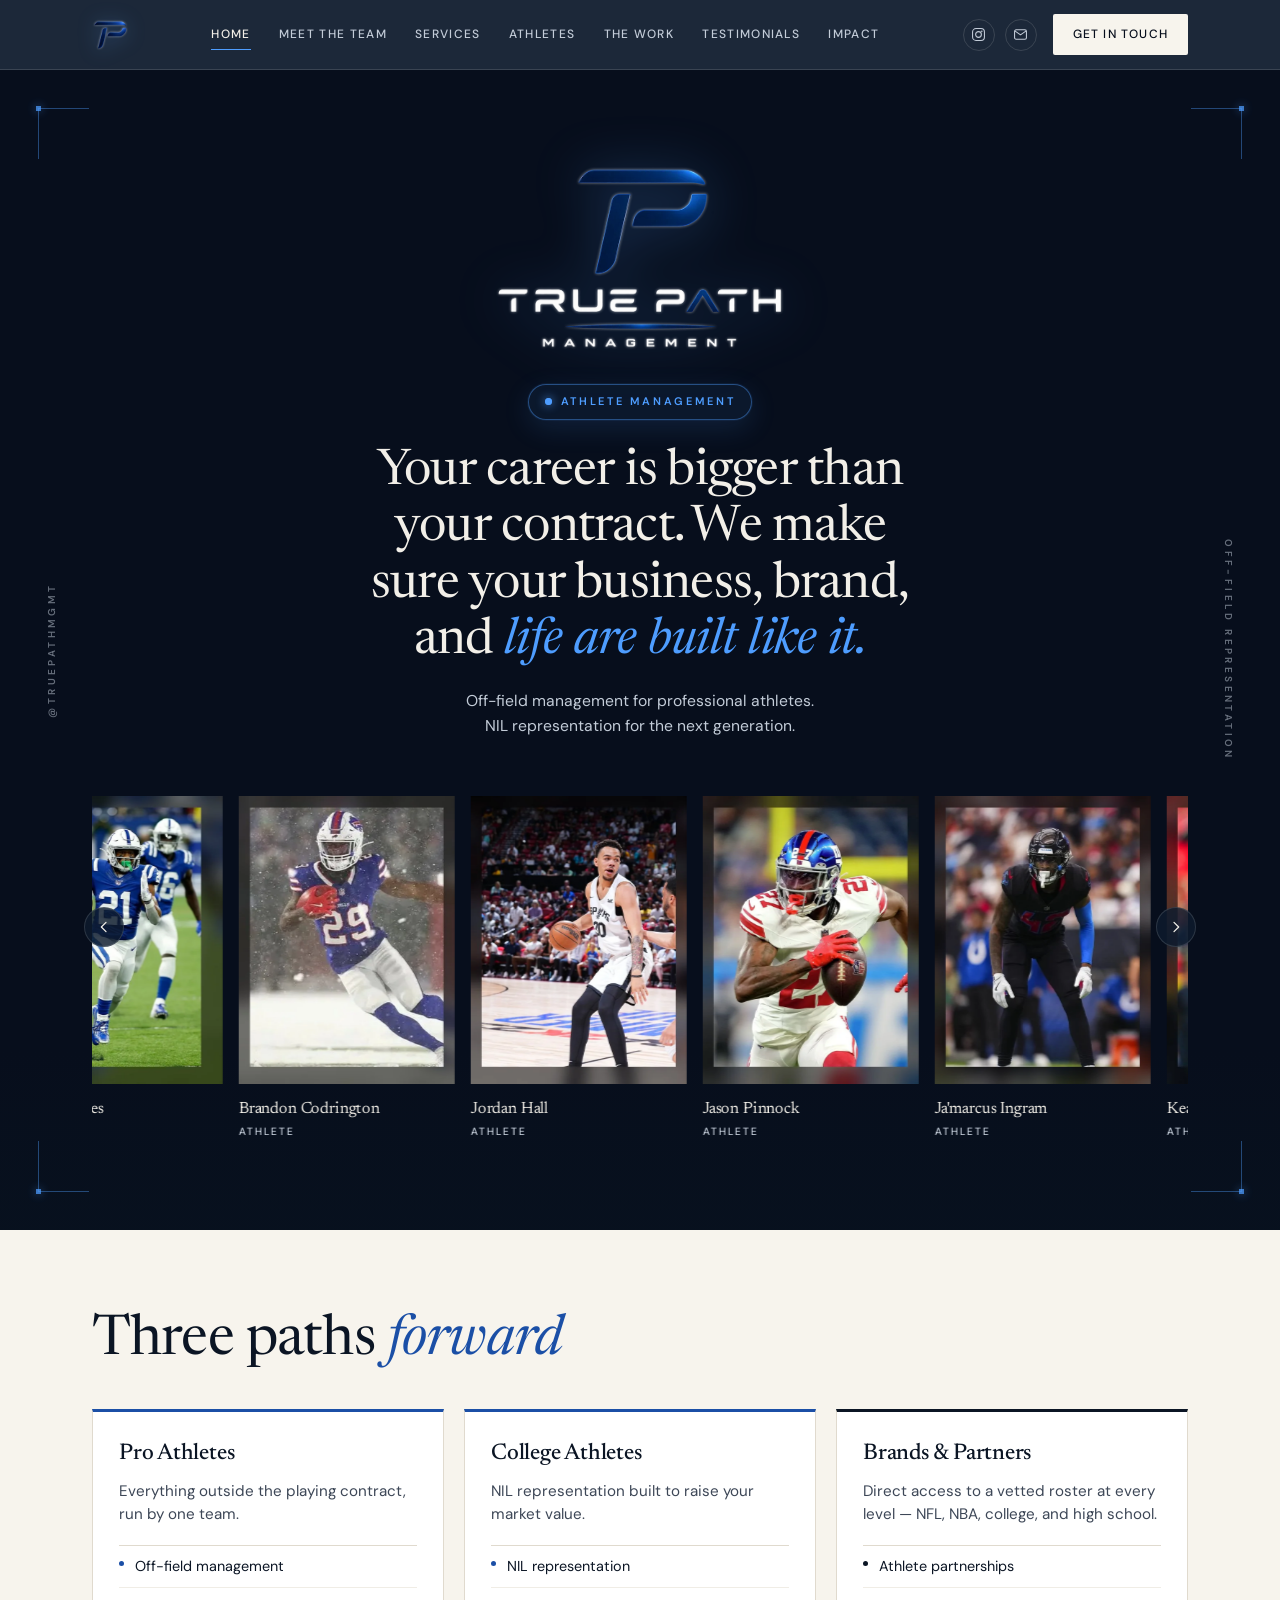
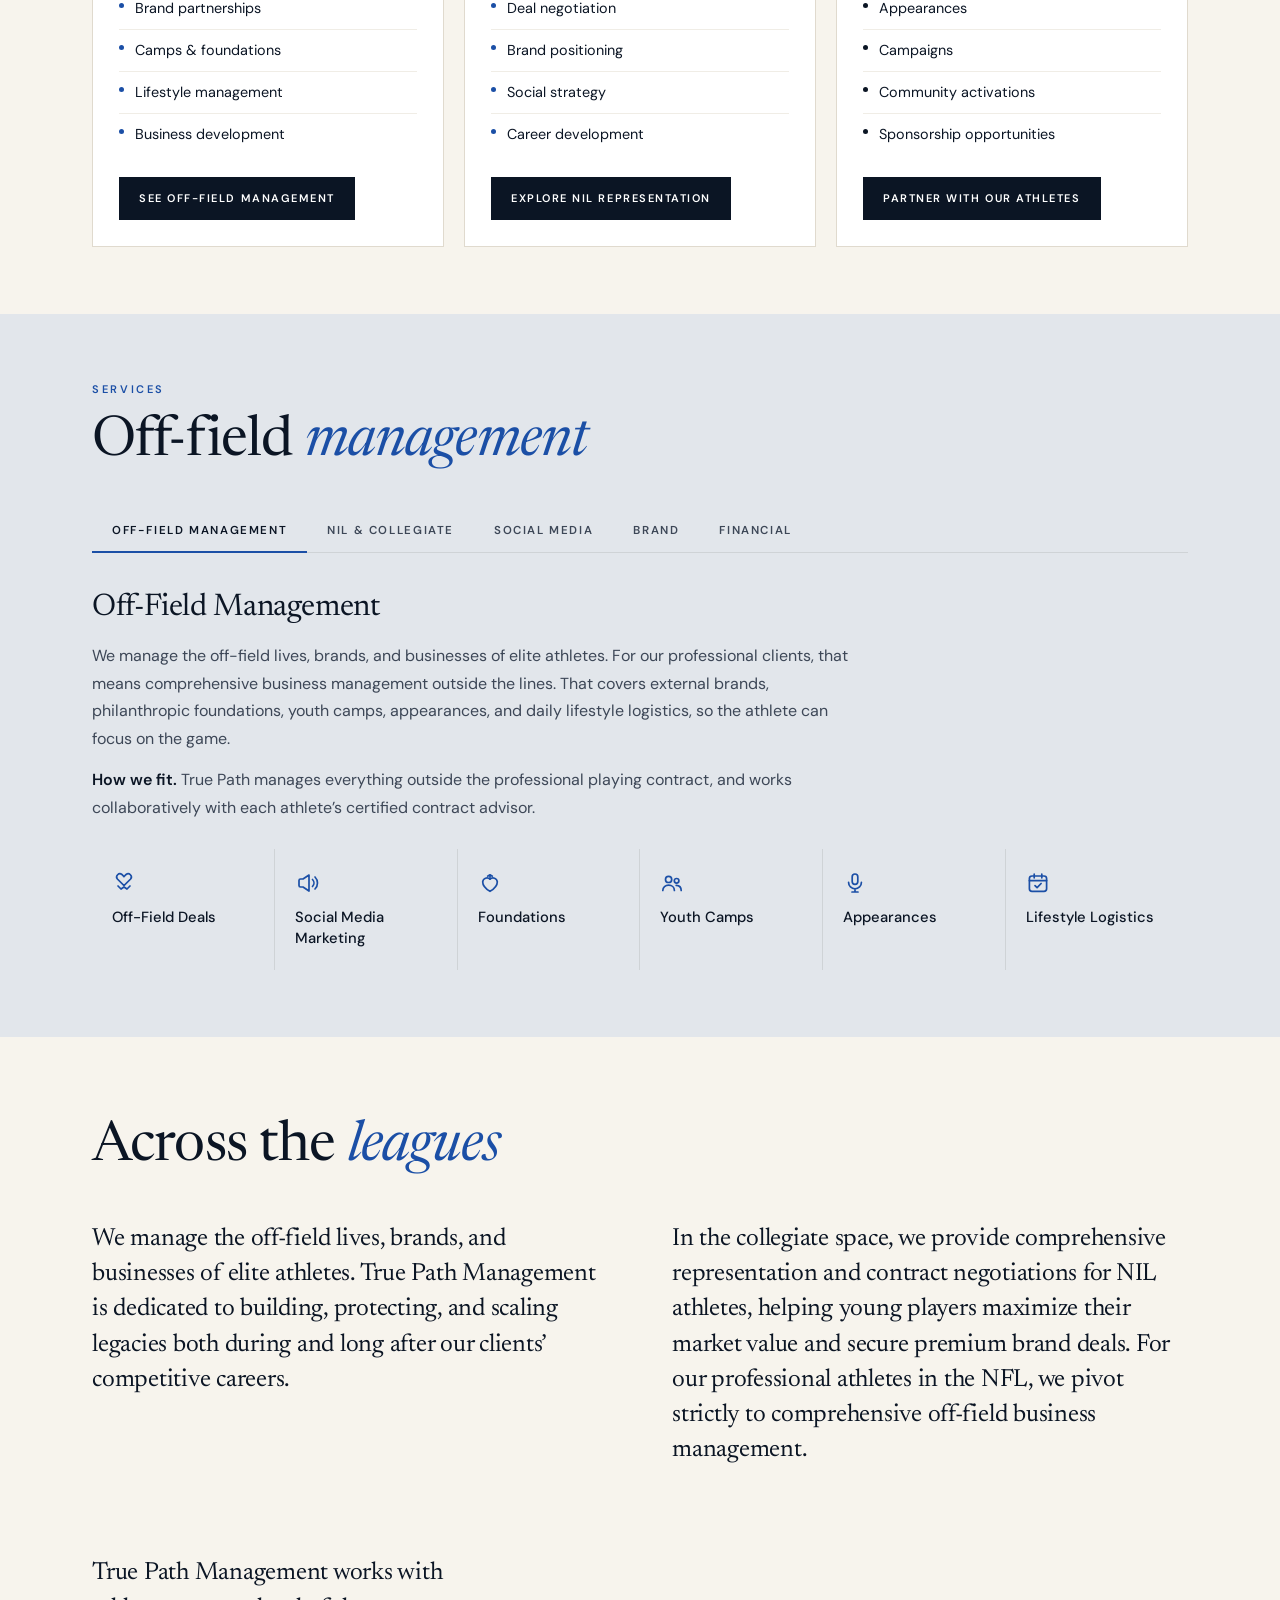
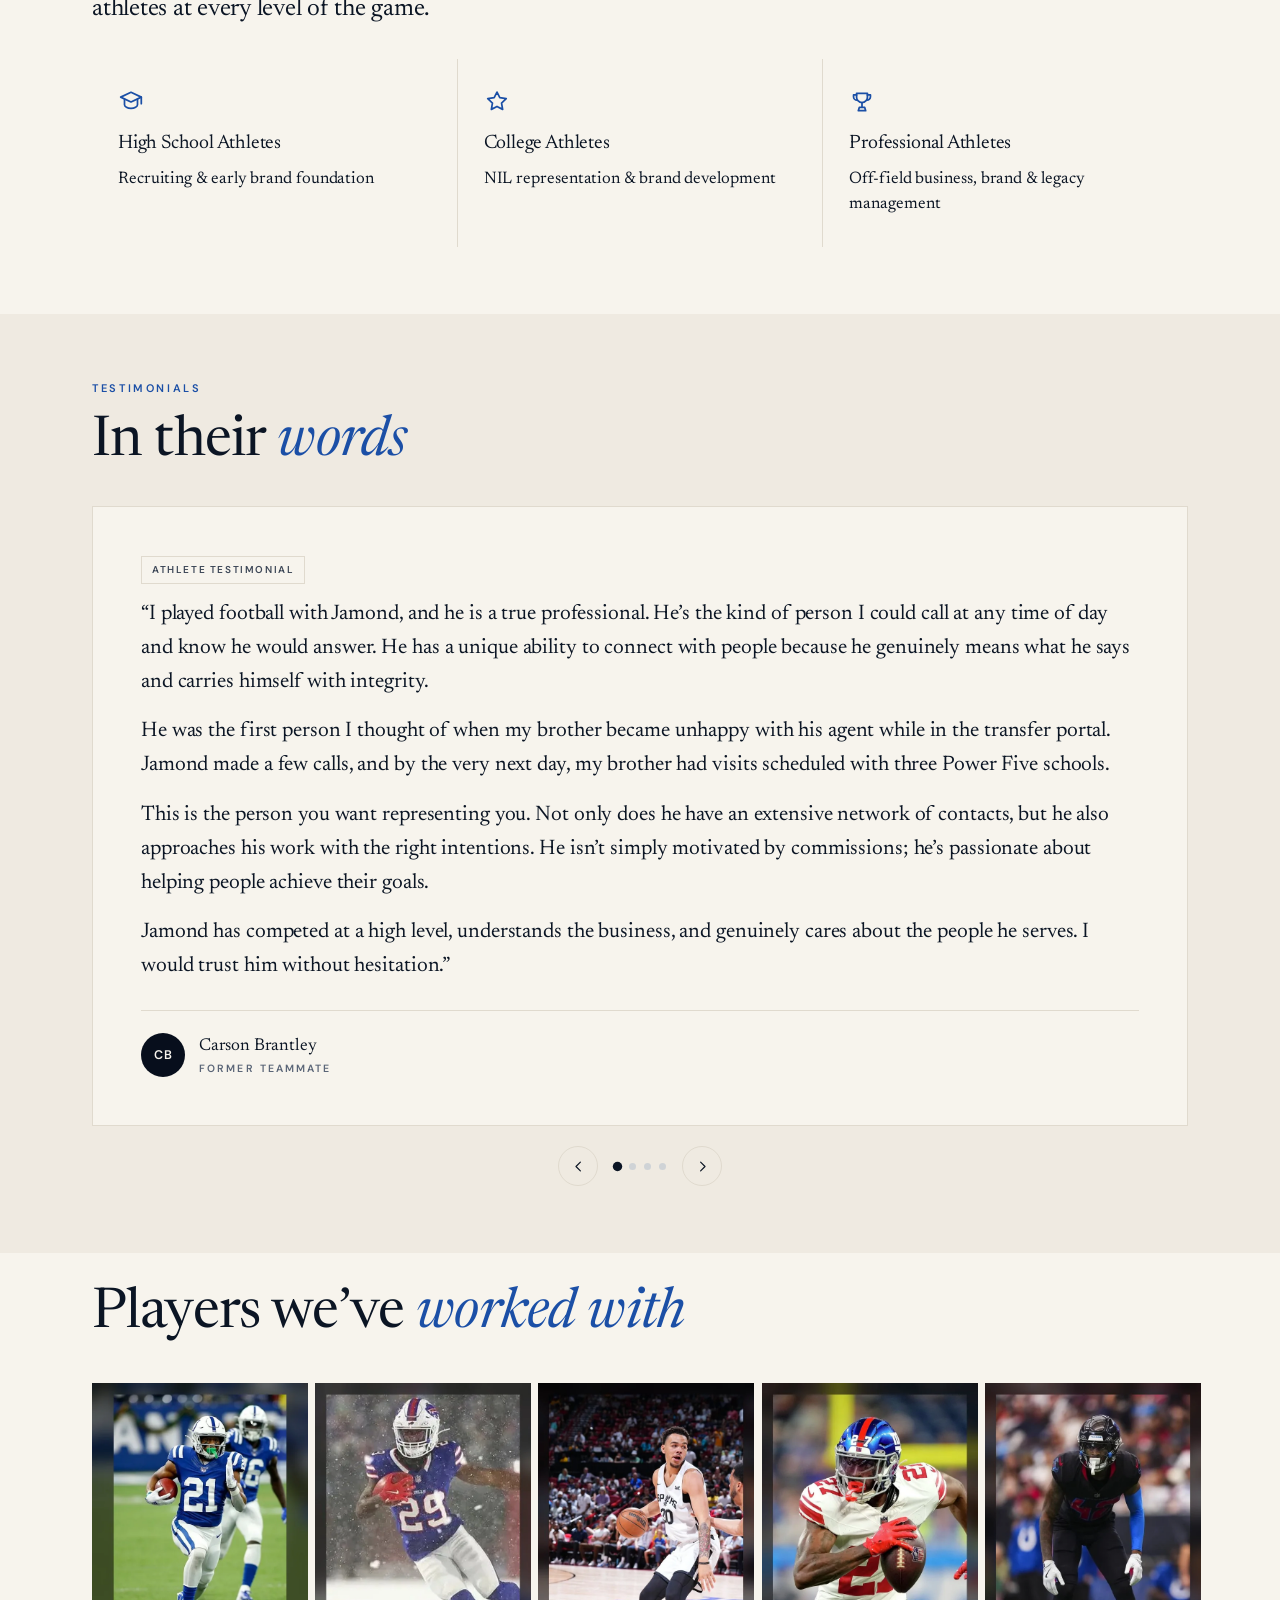
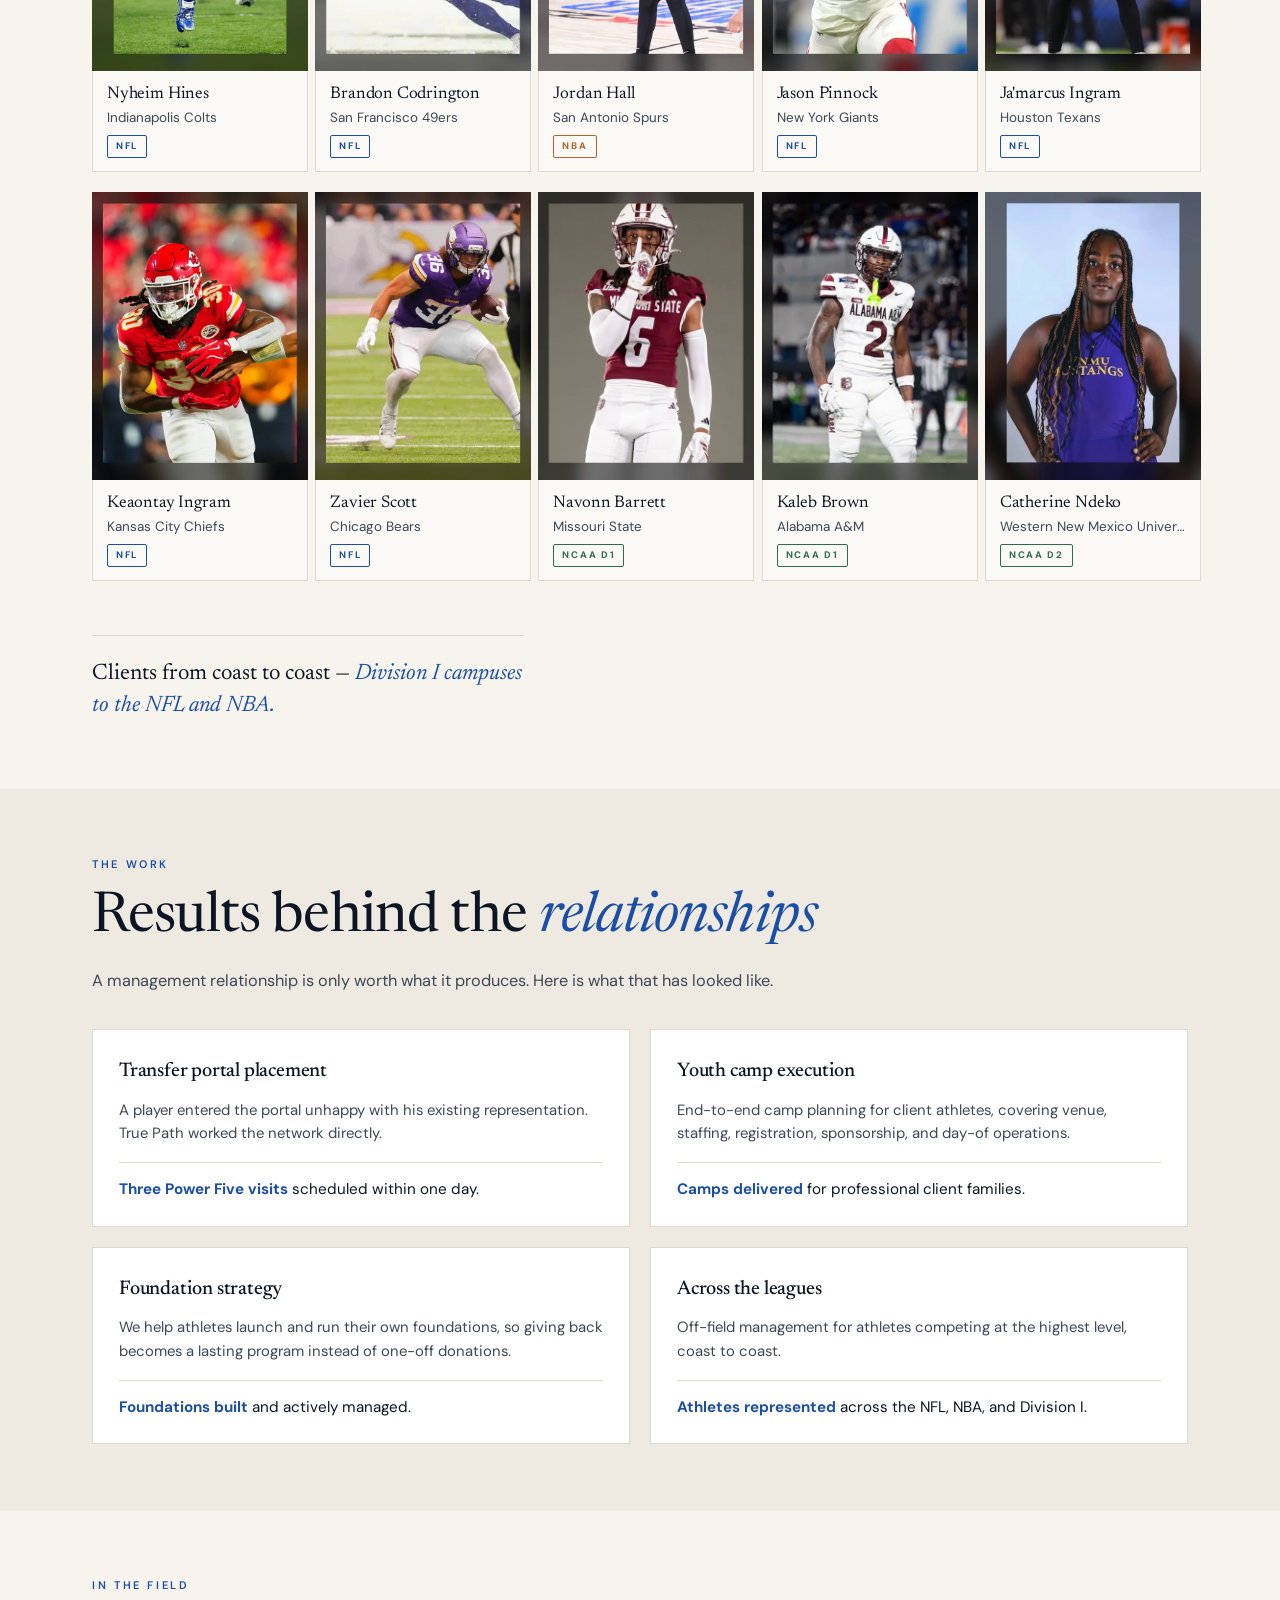
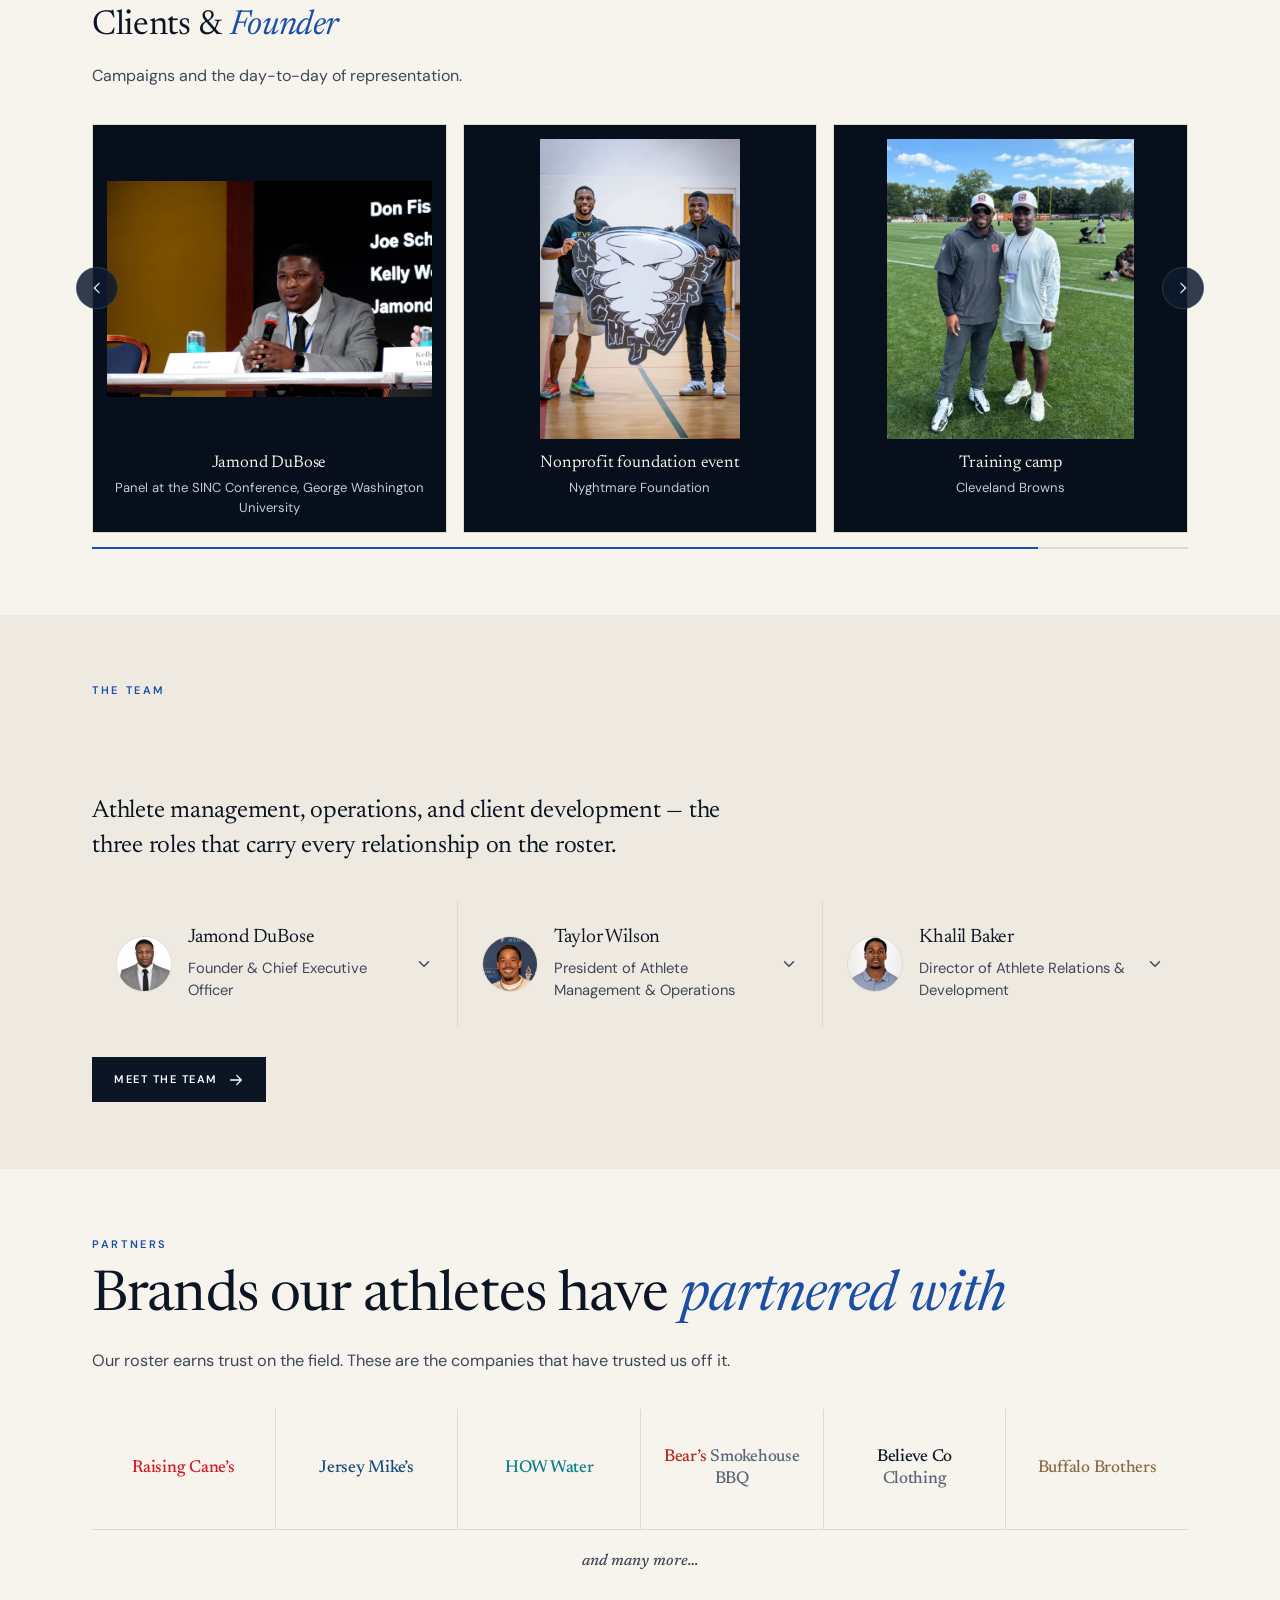
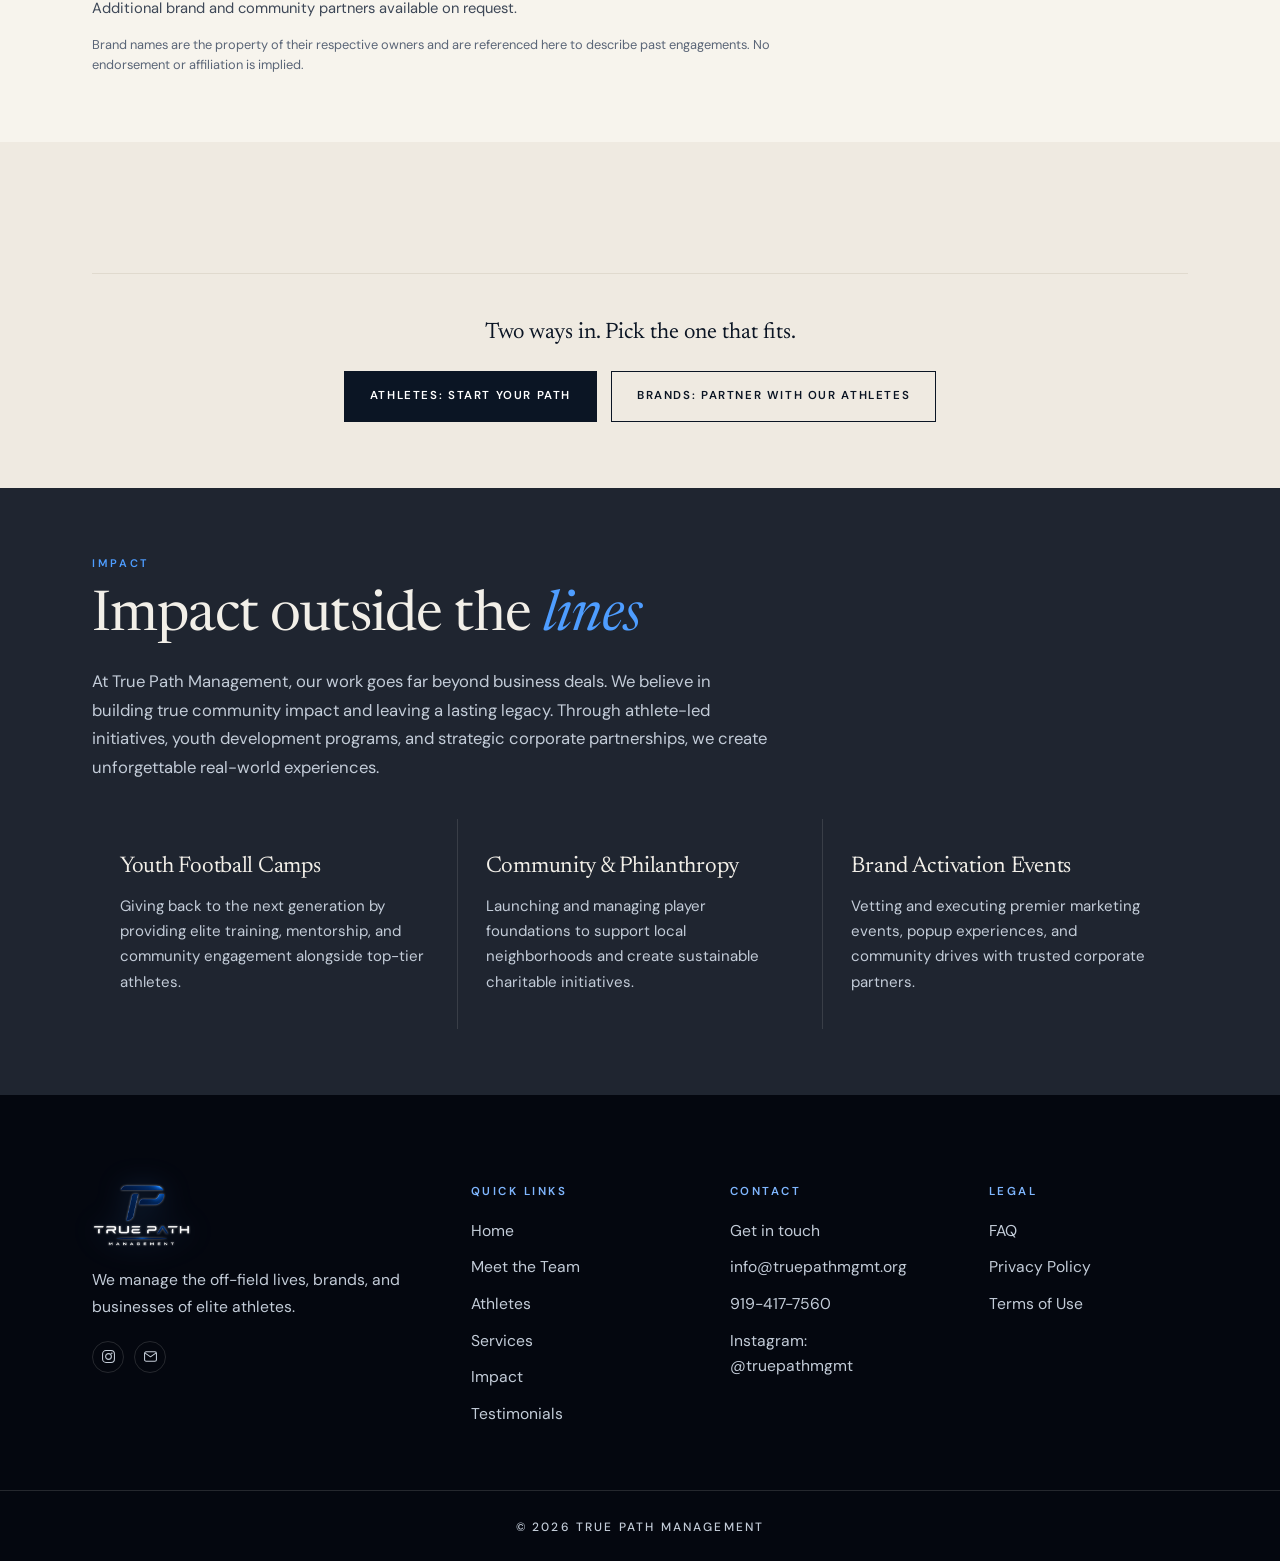
==== commit 6985a383: "Add files via upload" ====
--- a/index.html
+++ b/index.html
@@ -450,7 +450,7 @@
                background:rgba(255,255,255,.42);transition:border-color .3s var(--ease),background .3s var(--ease)}
   .pcard:hover .pcard-plate{border-color:var(--accent);background:#fff}
   .pcard-plate .pname{font-size:1.06rem;line-height:1.2}
-  .pteam{font-size:.84rem;color:var(--slate);line-height:1.3}
+  .pteam{font-size:.84rem;color:var(--slate);line-height:1.3;white-space:nowrap;overflow:hidden;text-overflow:ellipsis}
   .pleague{align-self:flex-start;margin-top:3px;font-size:9.5px;font-weight:700;letter-spacing:.18em;
            padding:3px 8px;border:1px solid currentColor;border-radius:2px}
   .pleague--nfl{color:var(--accent)}
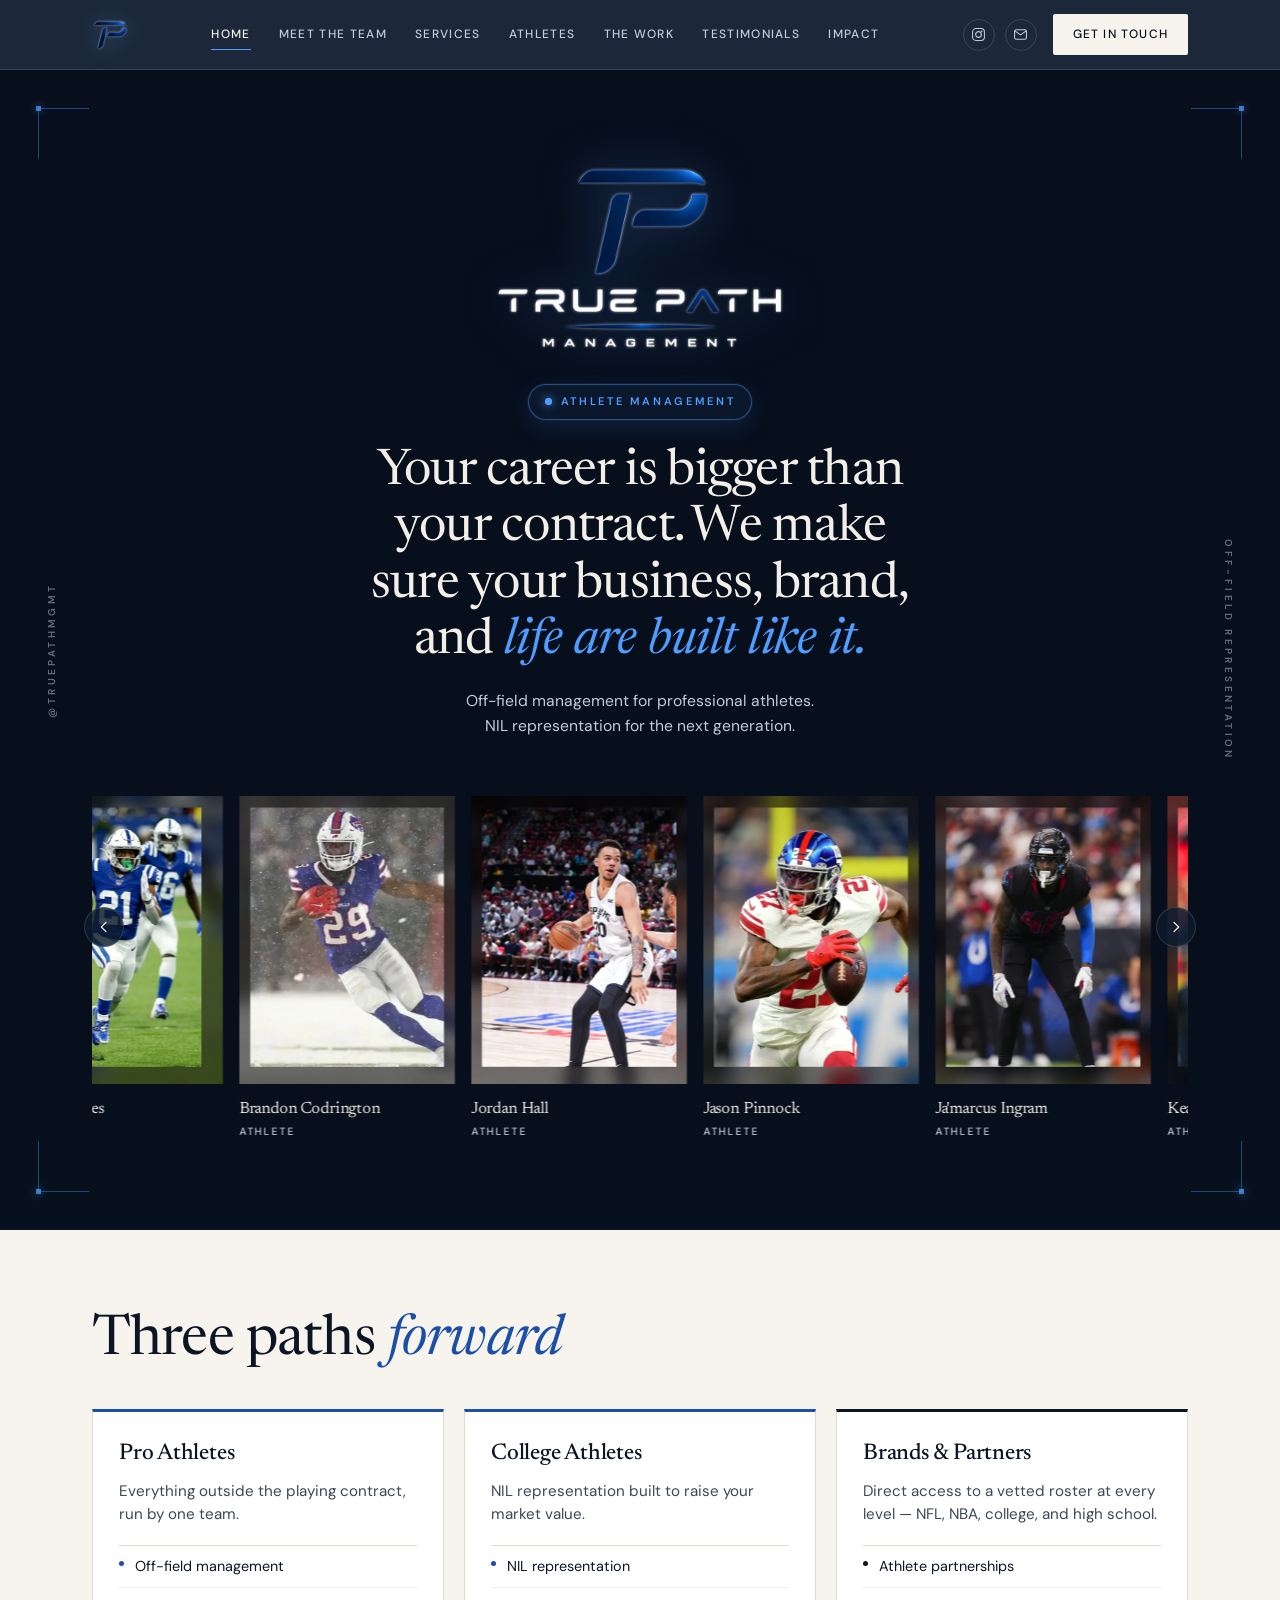
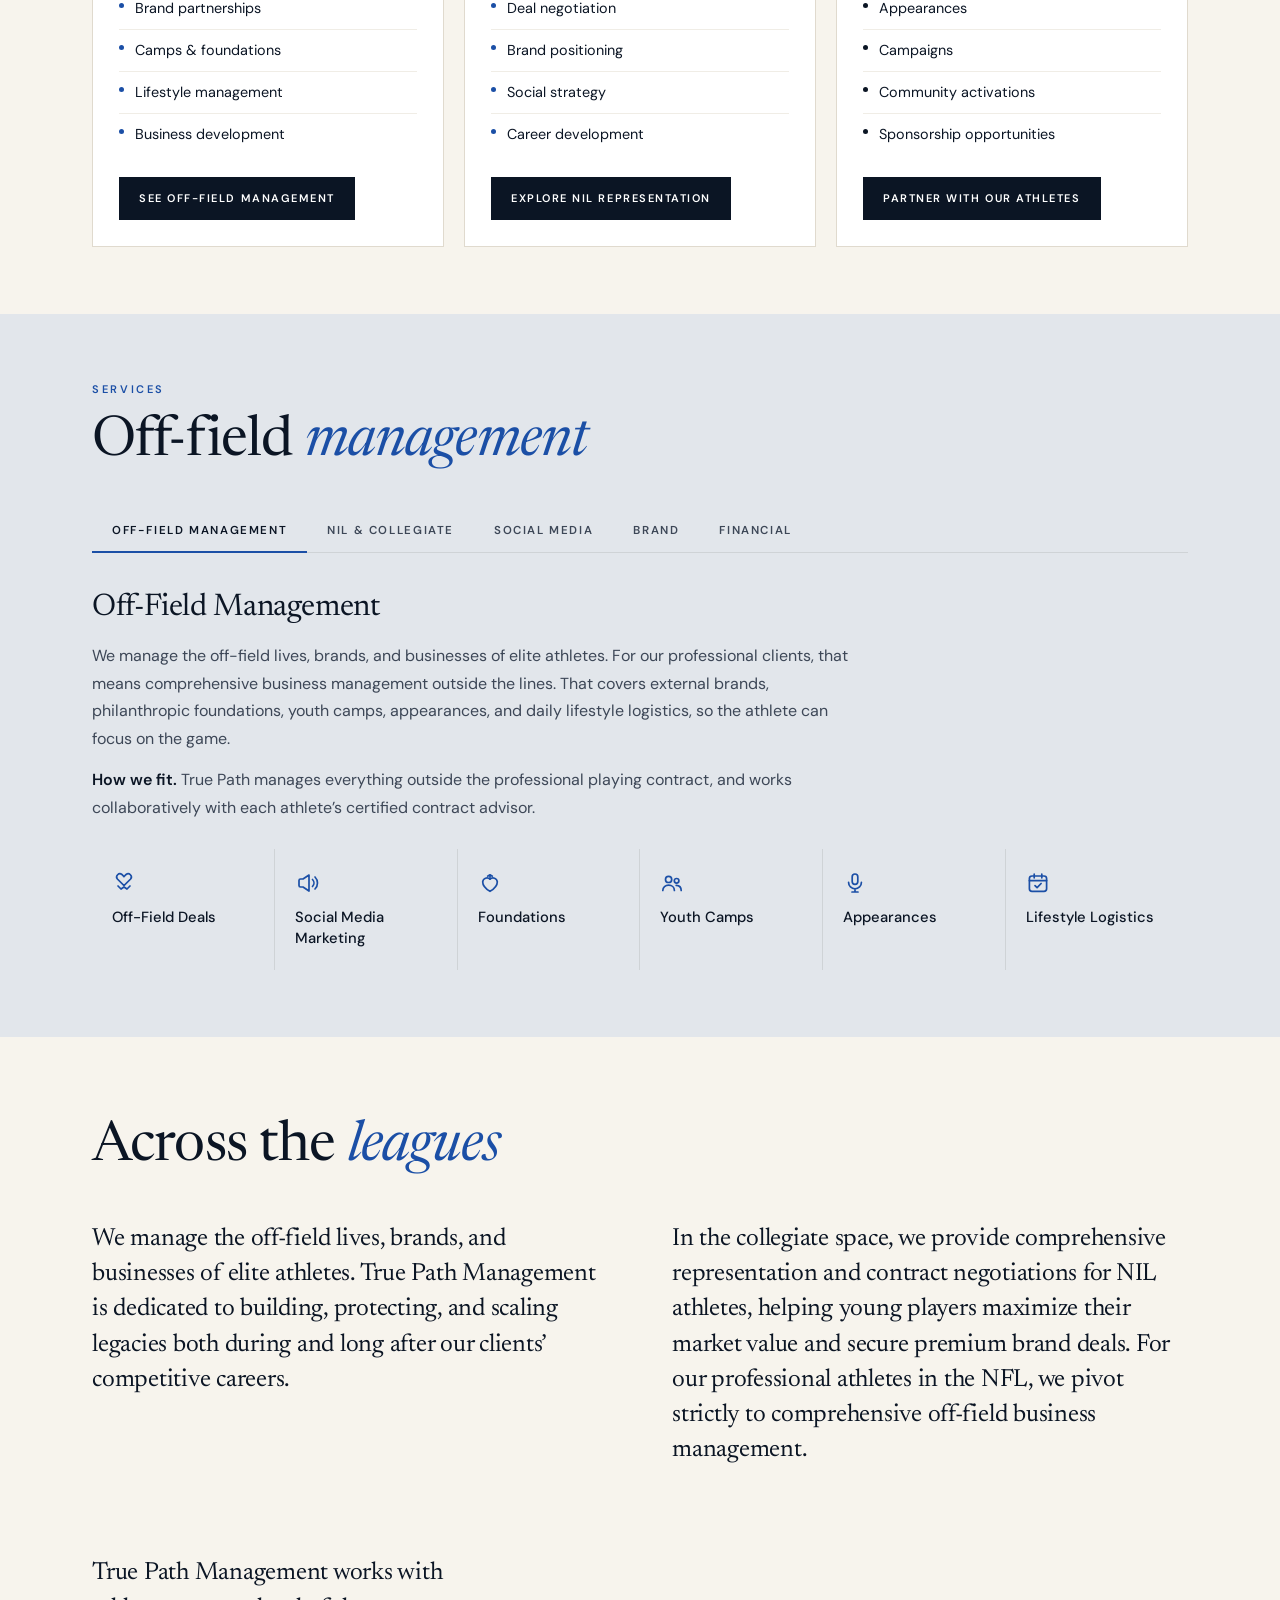
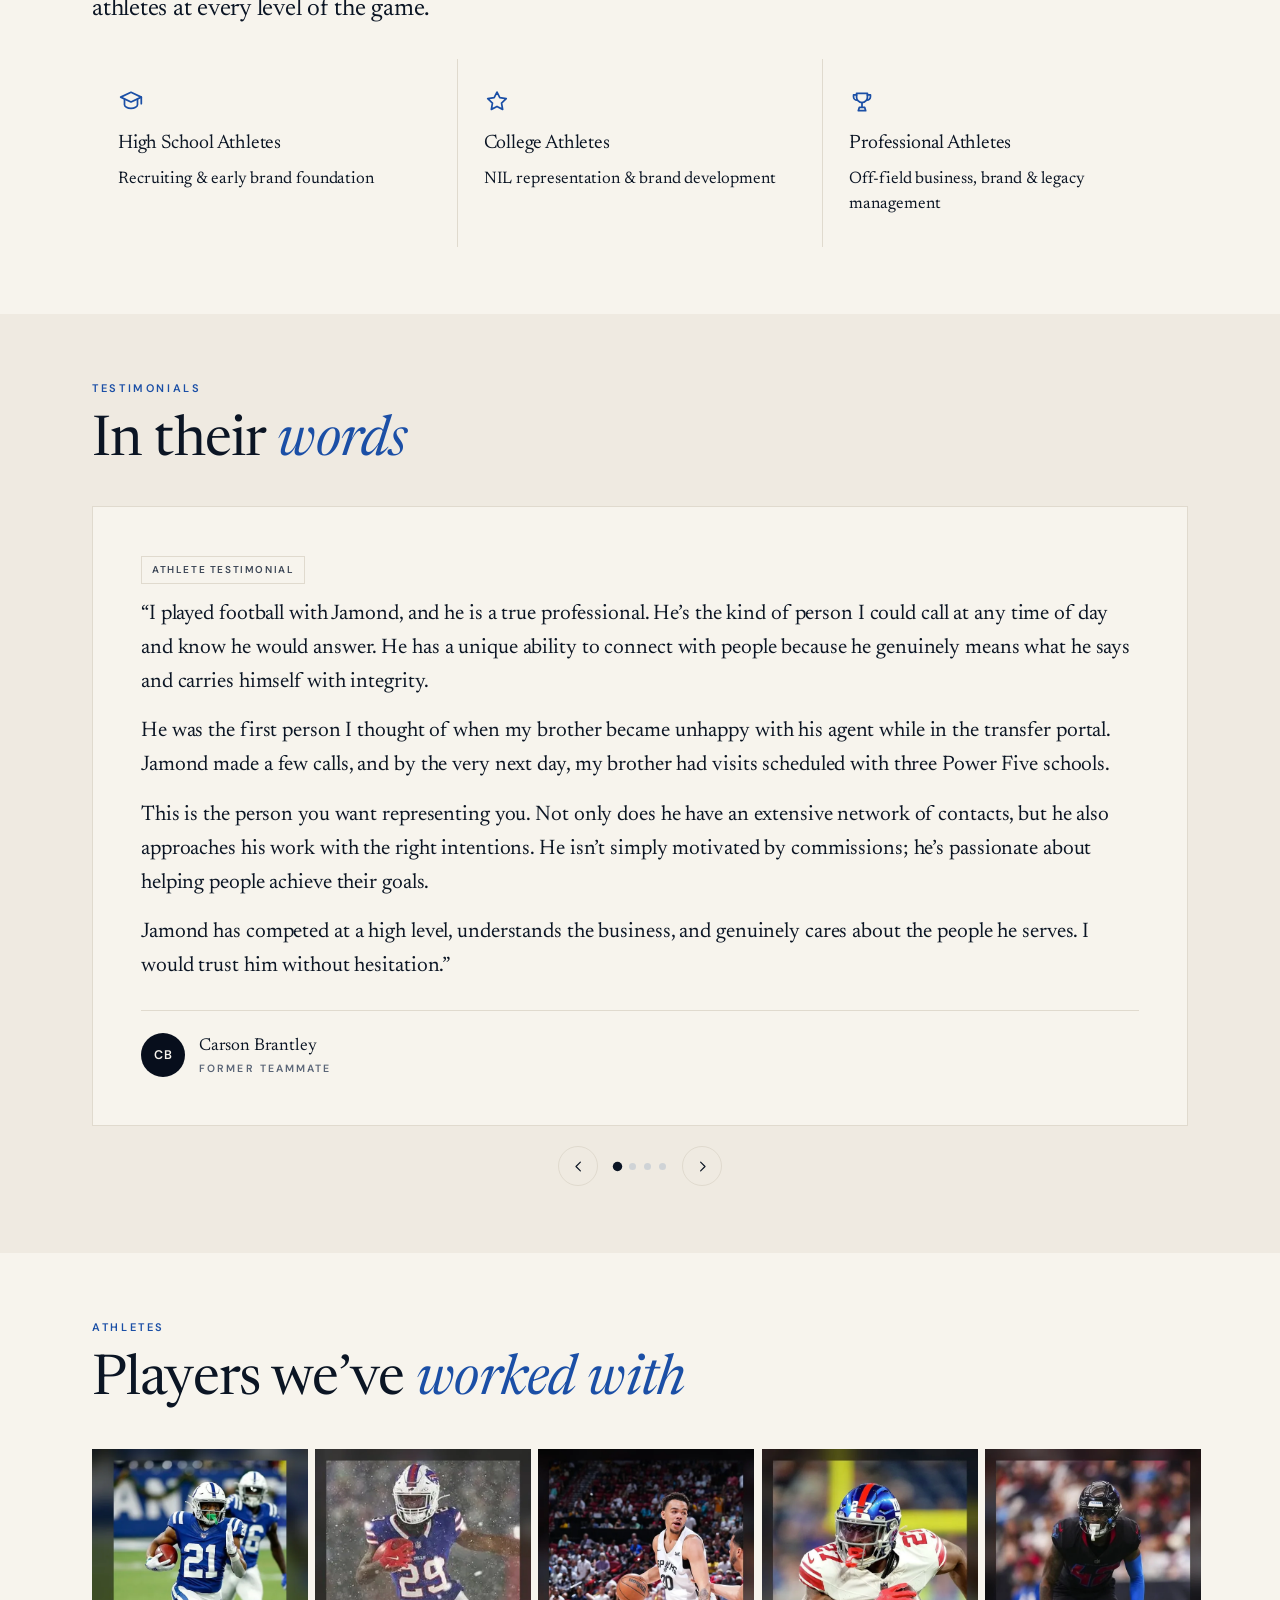
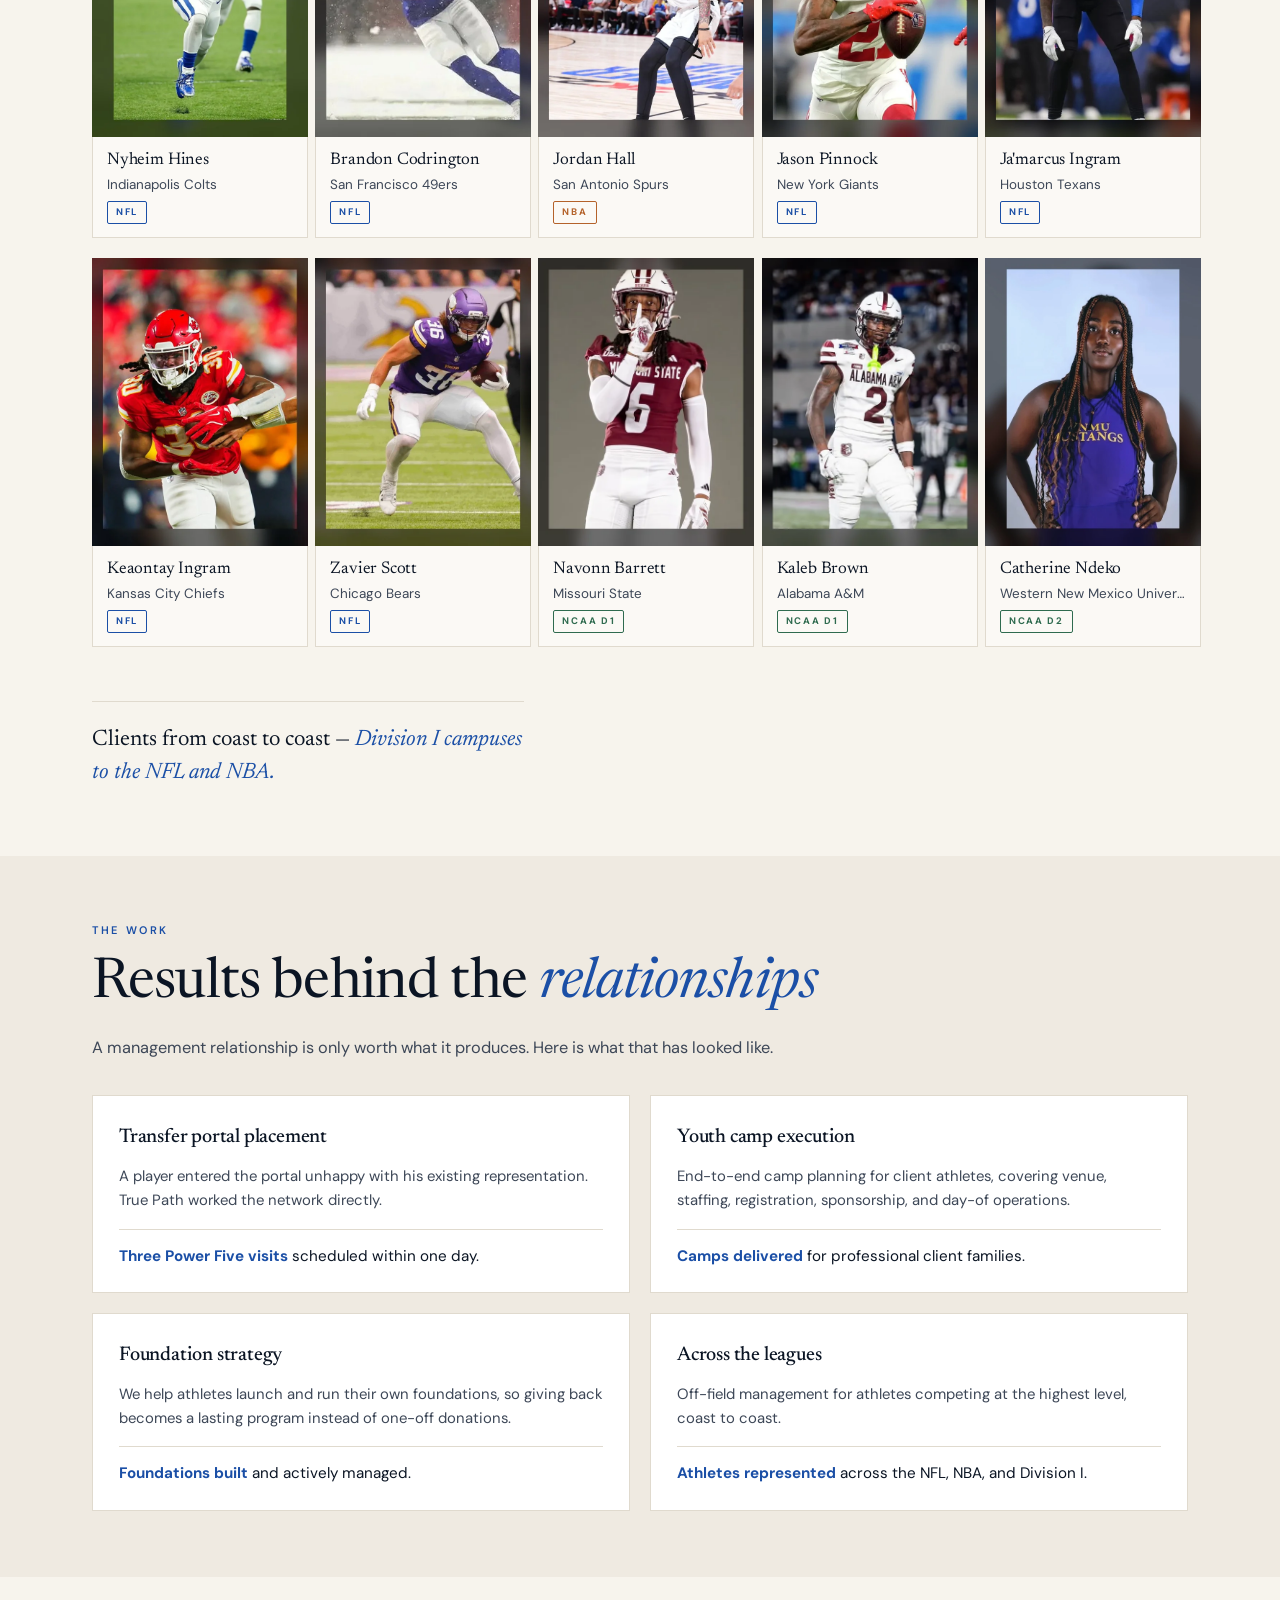
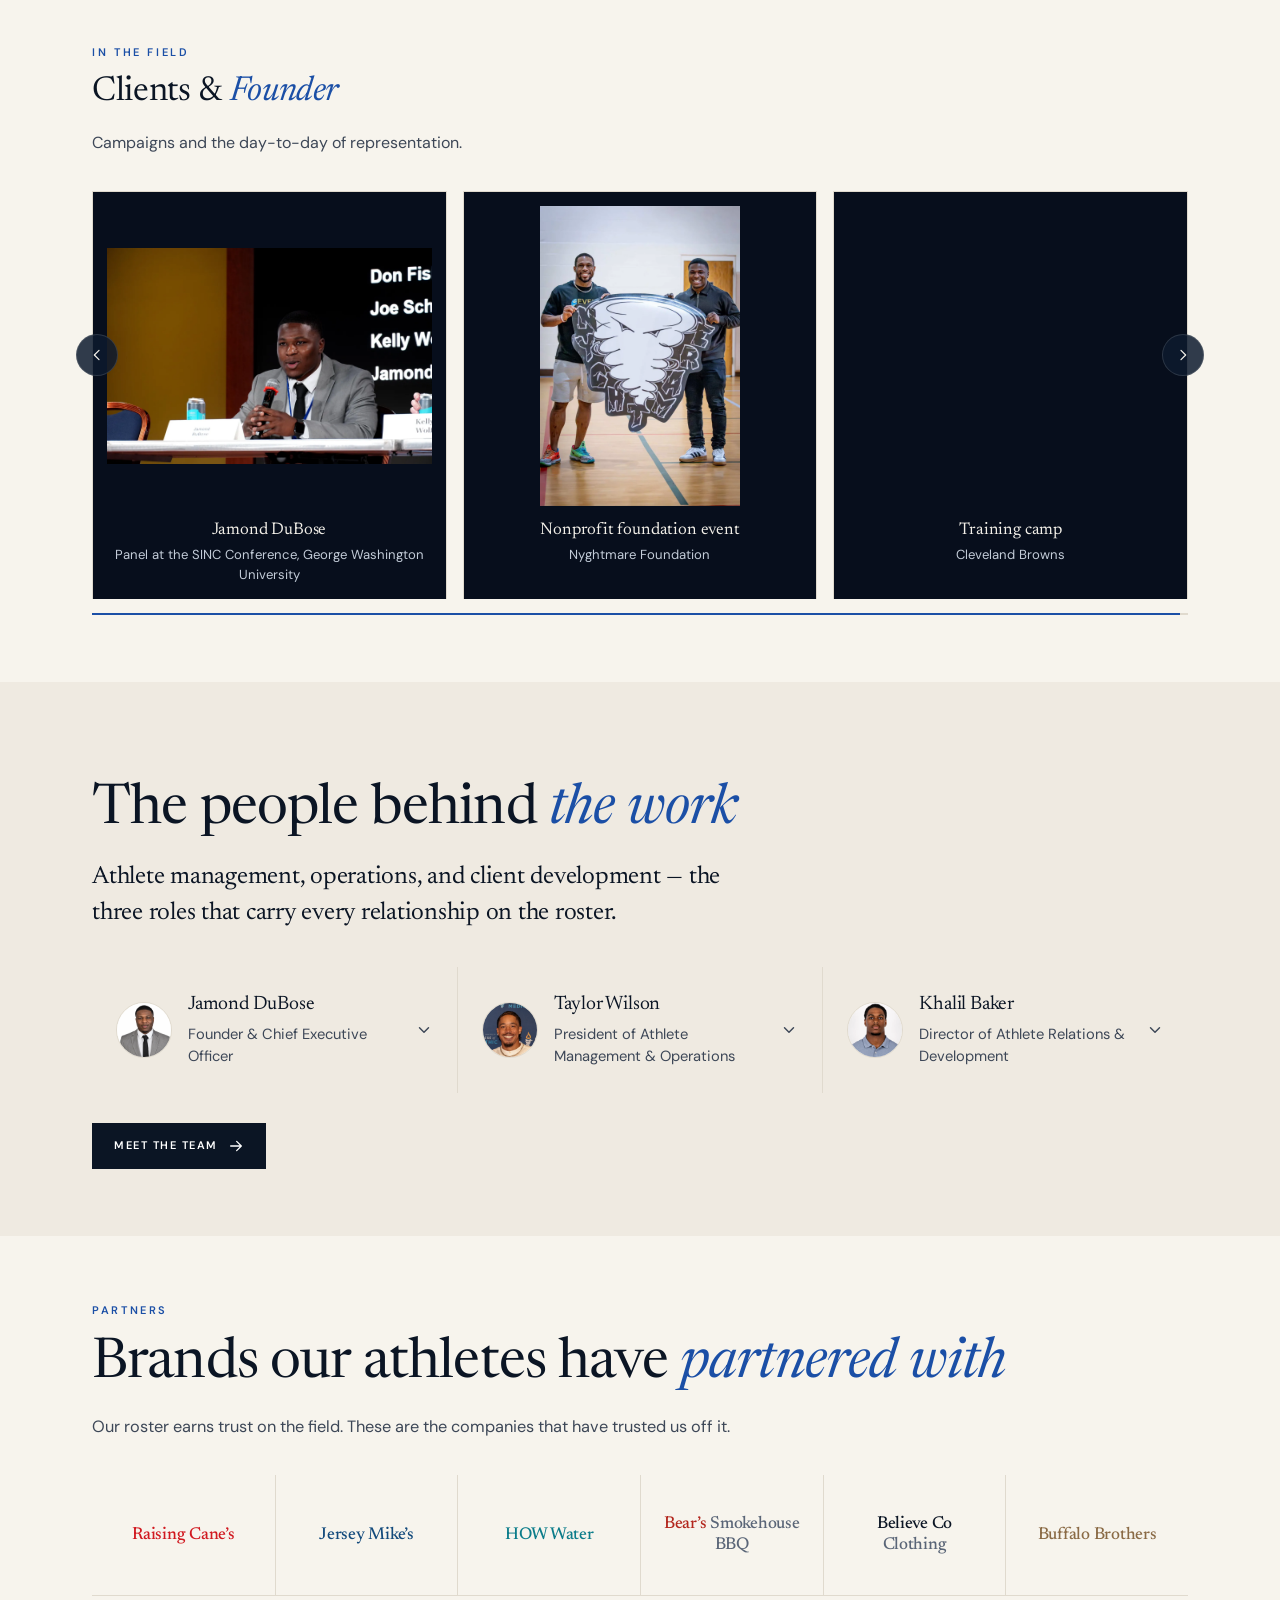
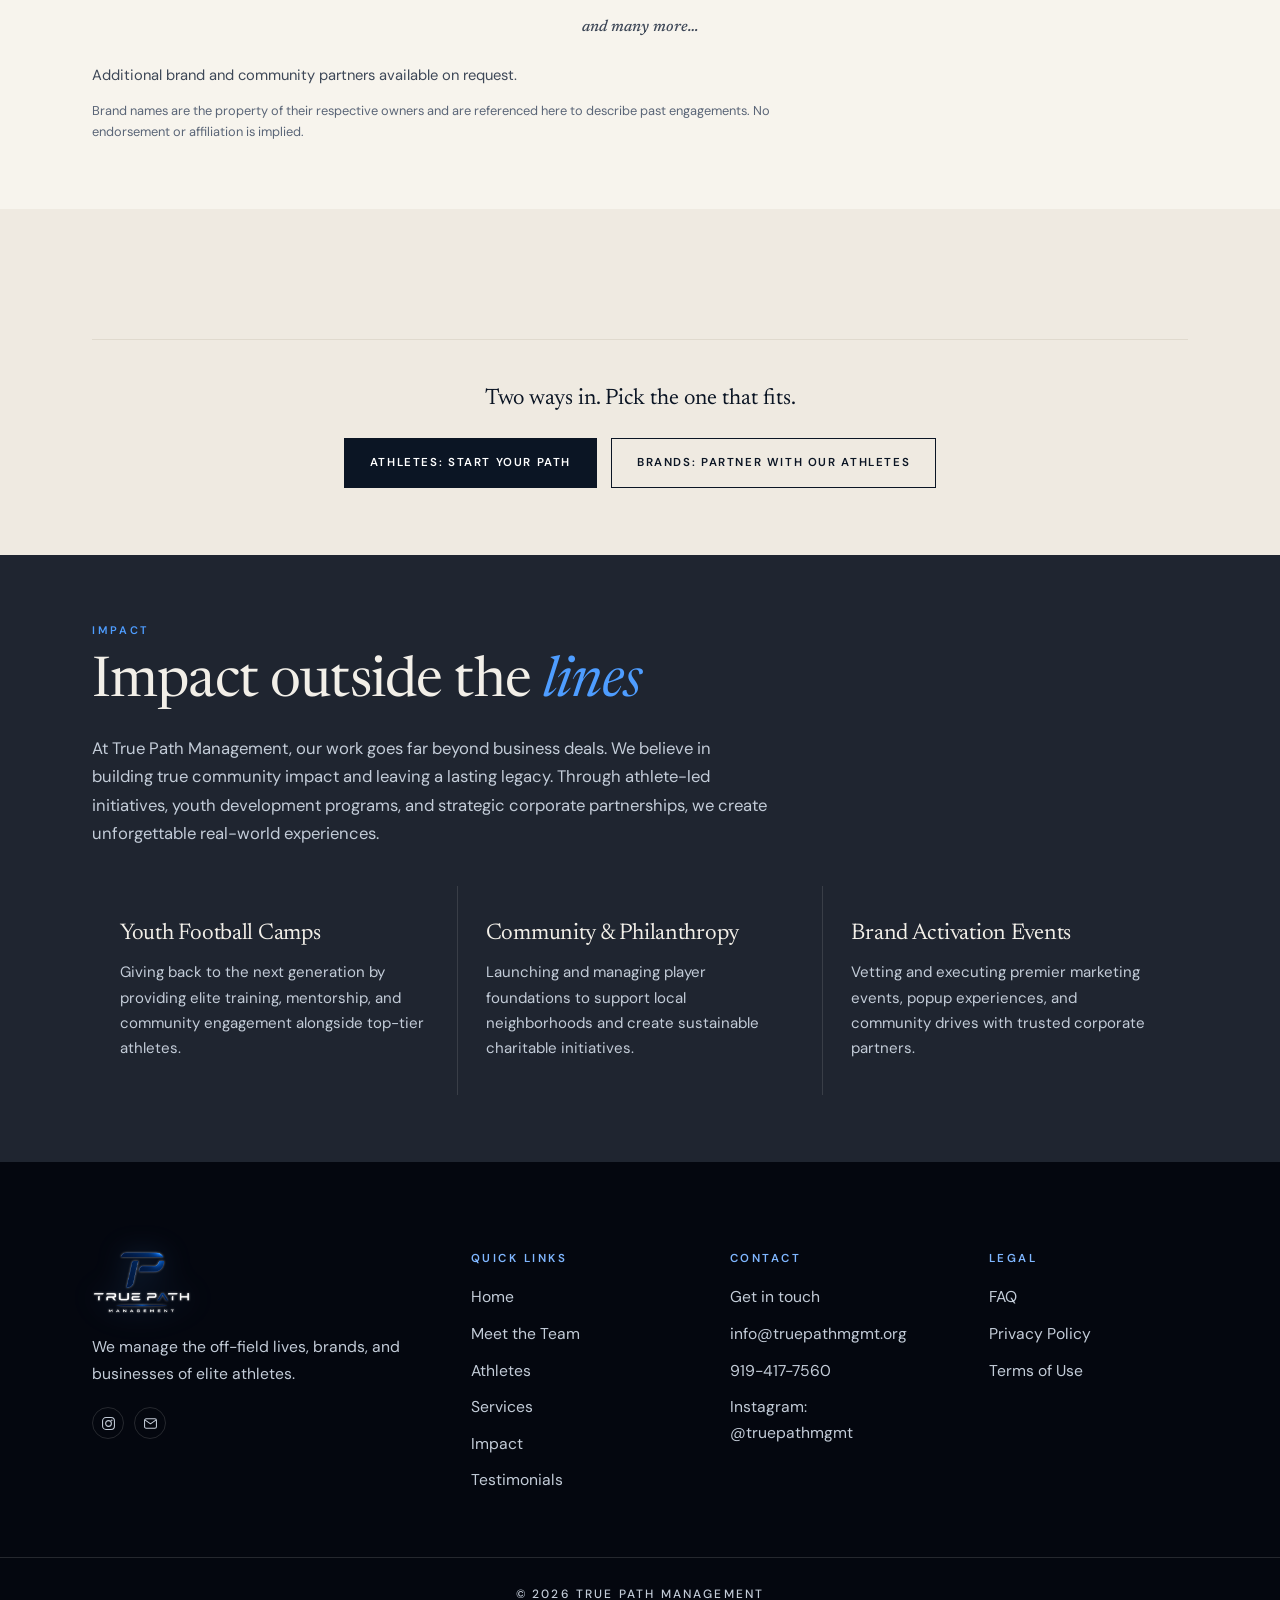
==== commit e4f9f334: "Add files via upload" ====
--- a/index.html
+++ b/index.html
@@ -946,7 +946,7 @@
 </section>
 
 <!-- ============ ATHLETES / GRAPHITE ============ -->
-<section id="athletes" class="sec band-cream pad-tight">
+<section id="athletes" class="sec band-cream">
   <div class="wrap">
     <p class="eyebrow rise">Athletes</p>
     <h2 class="sec-h rise">Players we&rsquo;ve <span class="accent">worked with</span></h2>
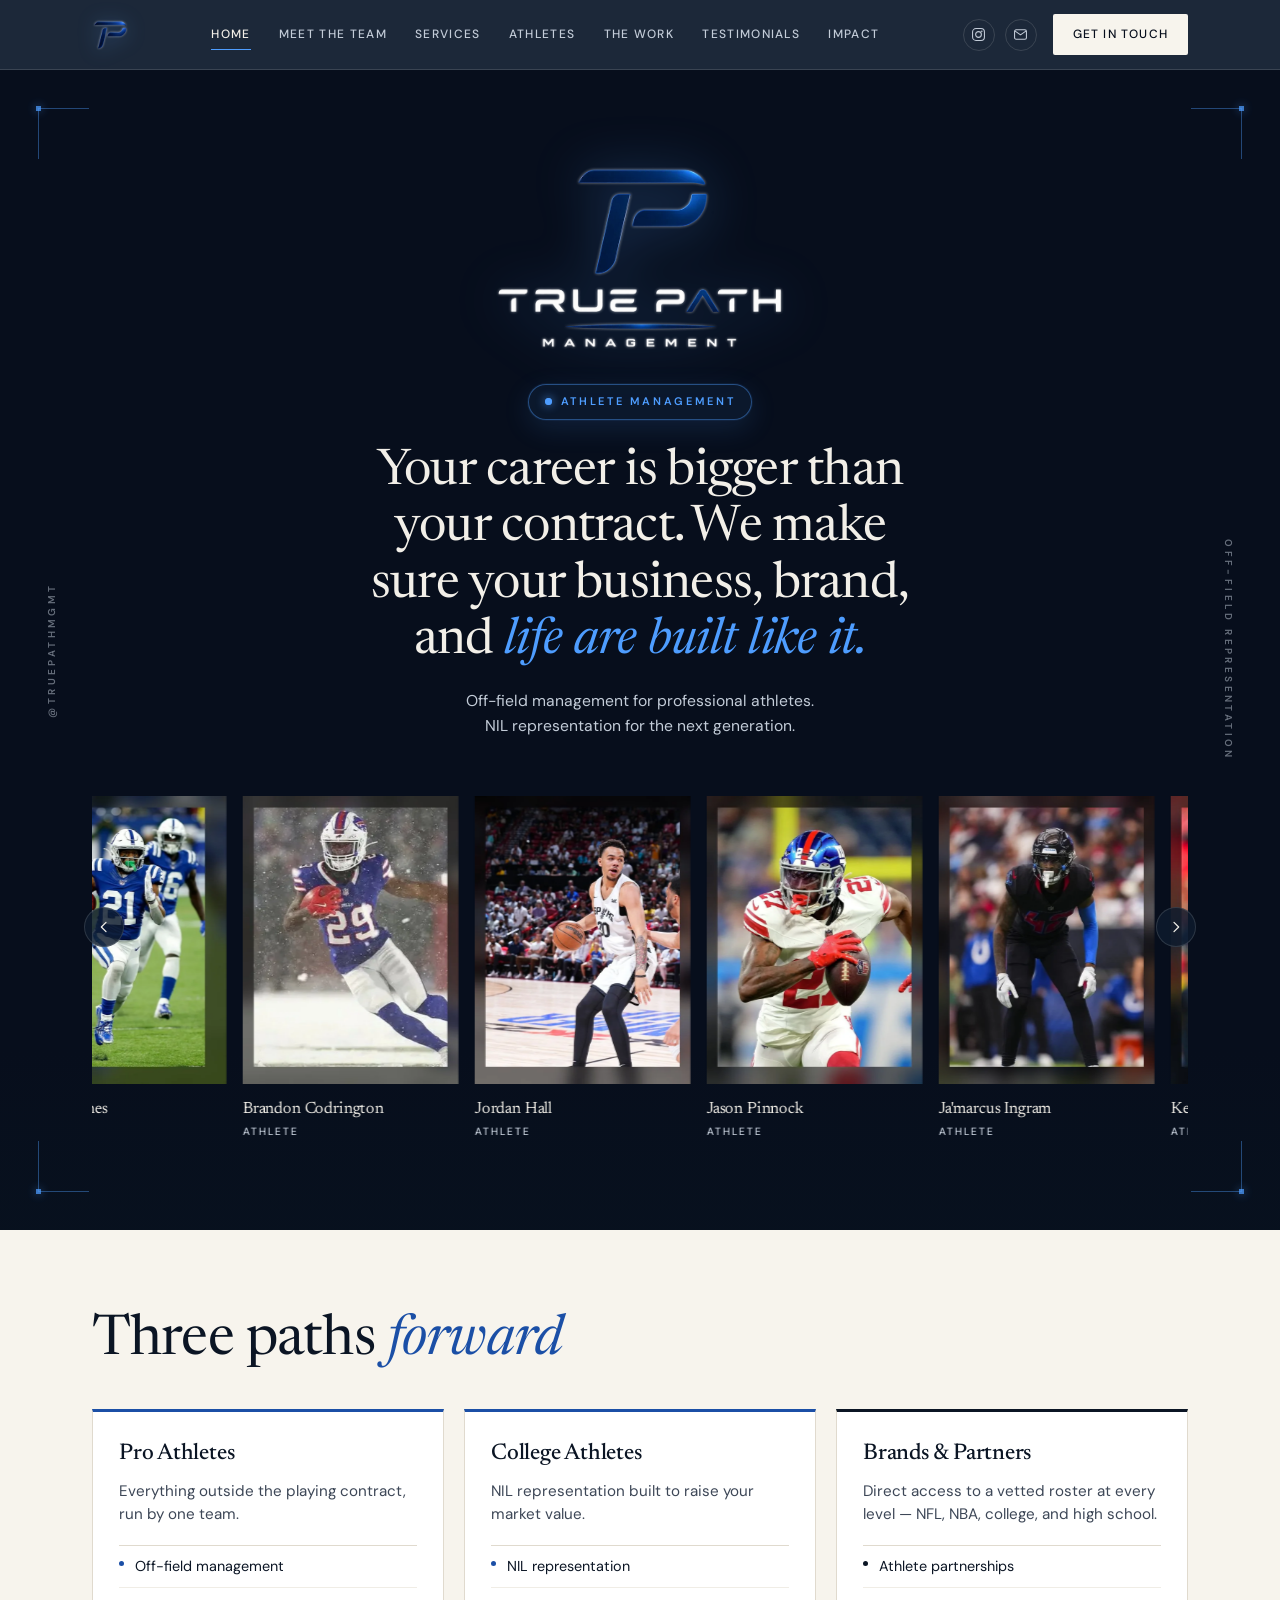
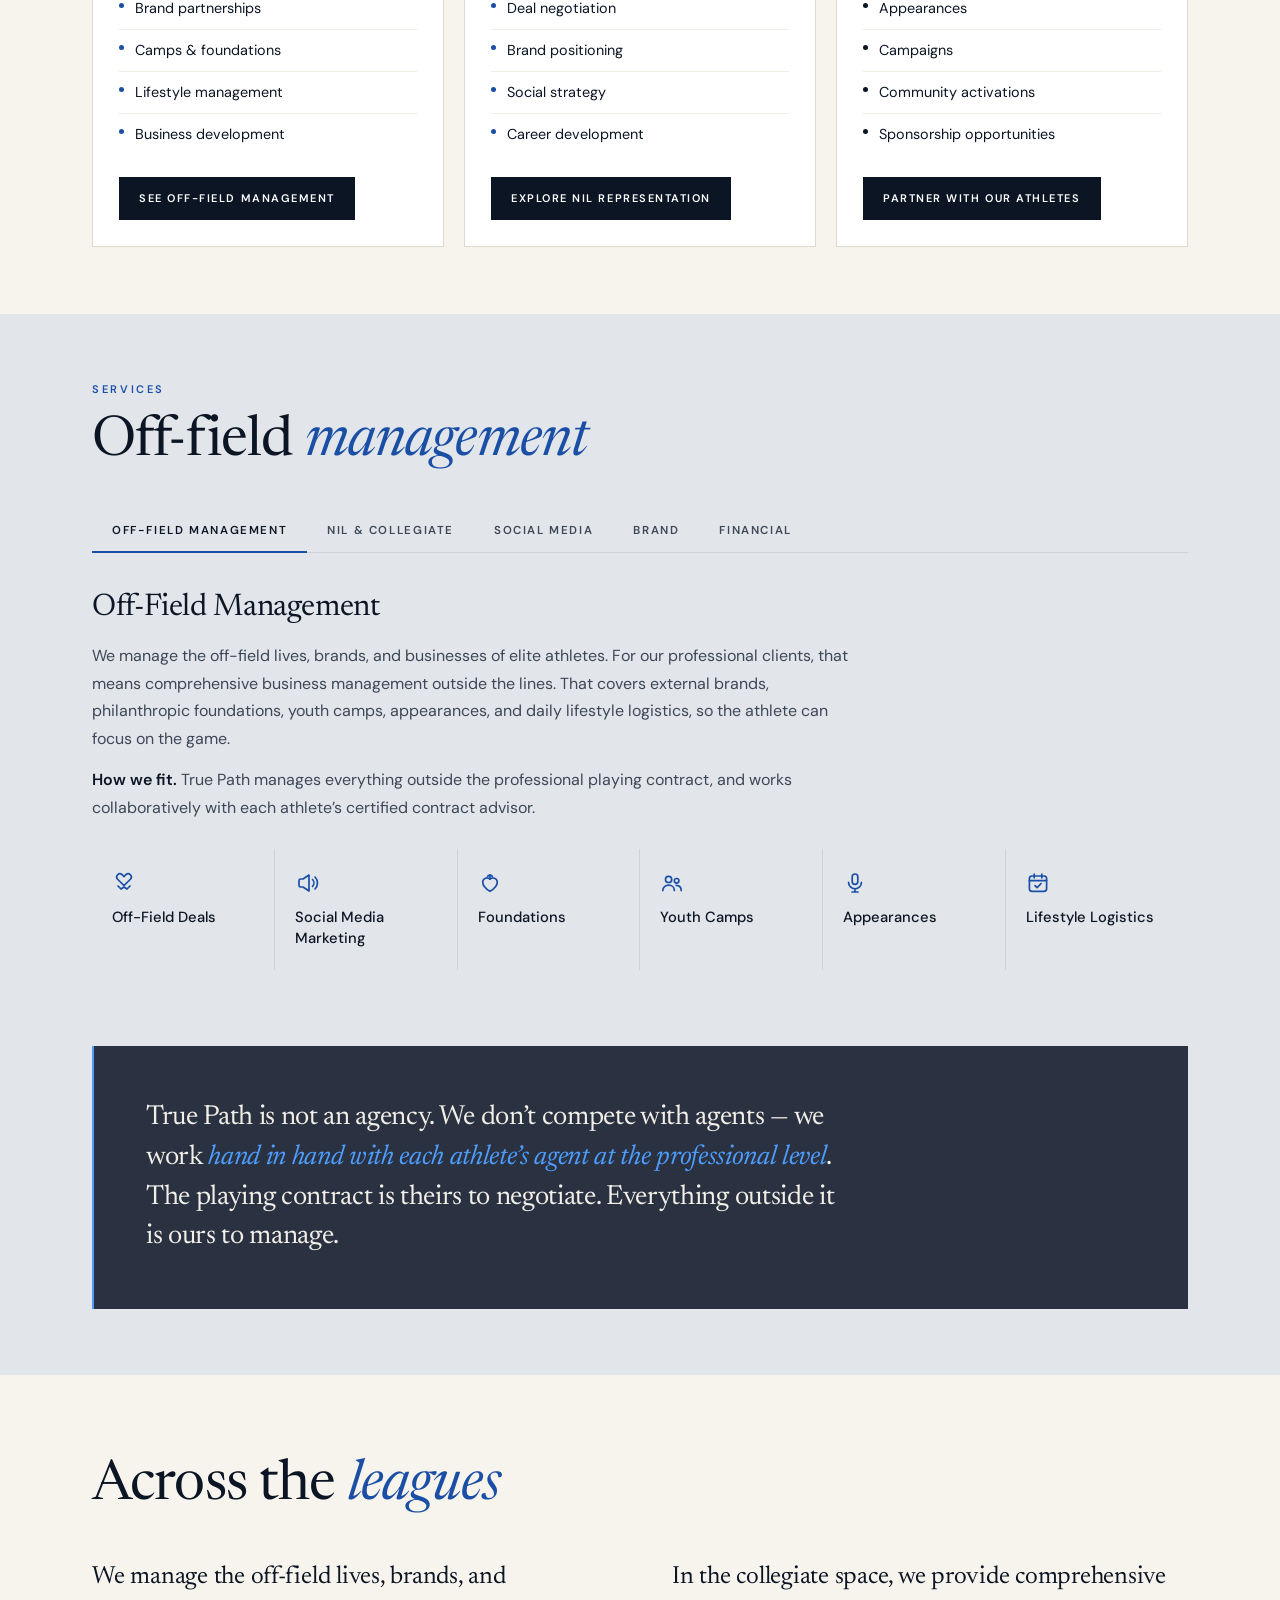
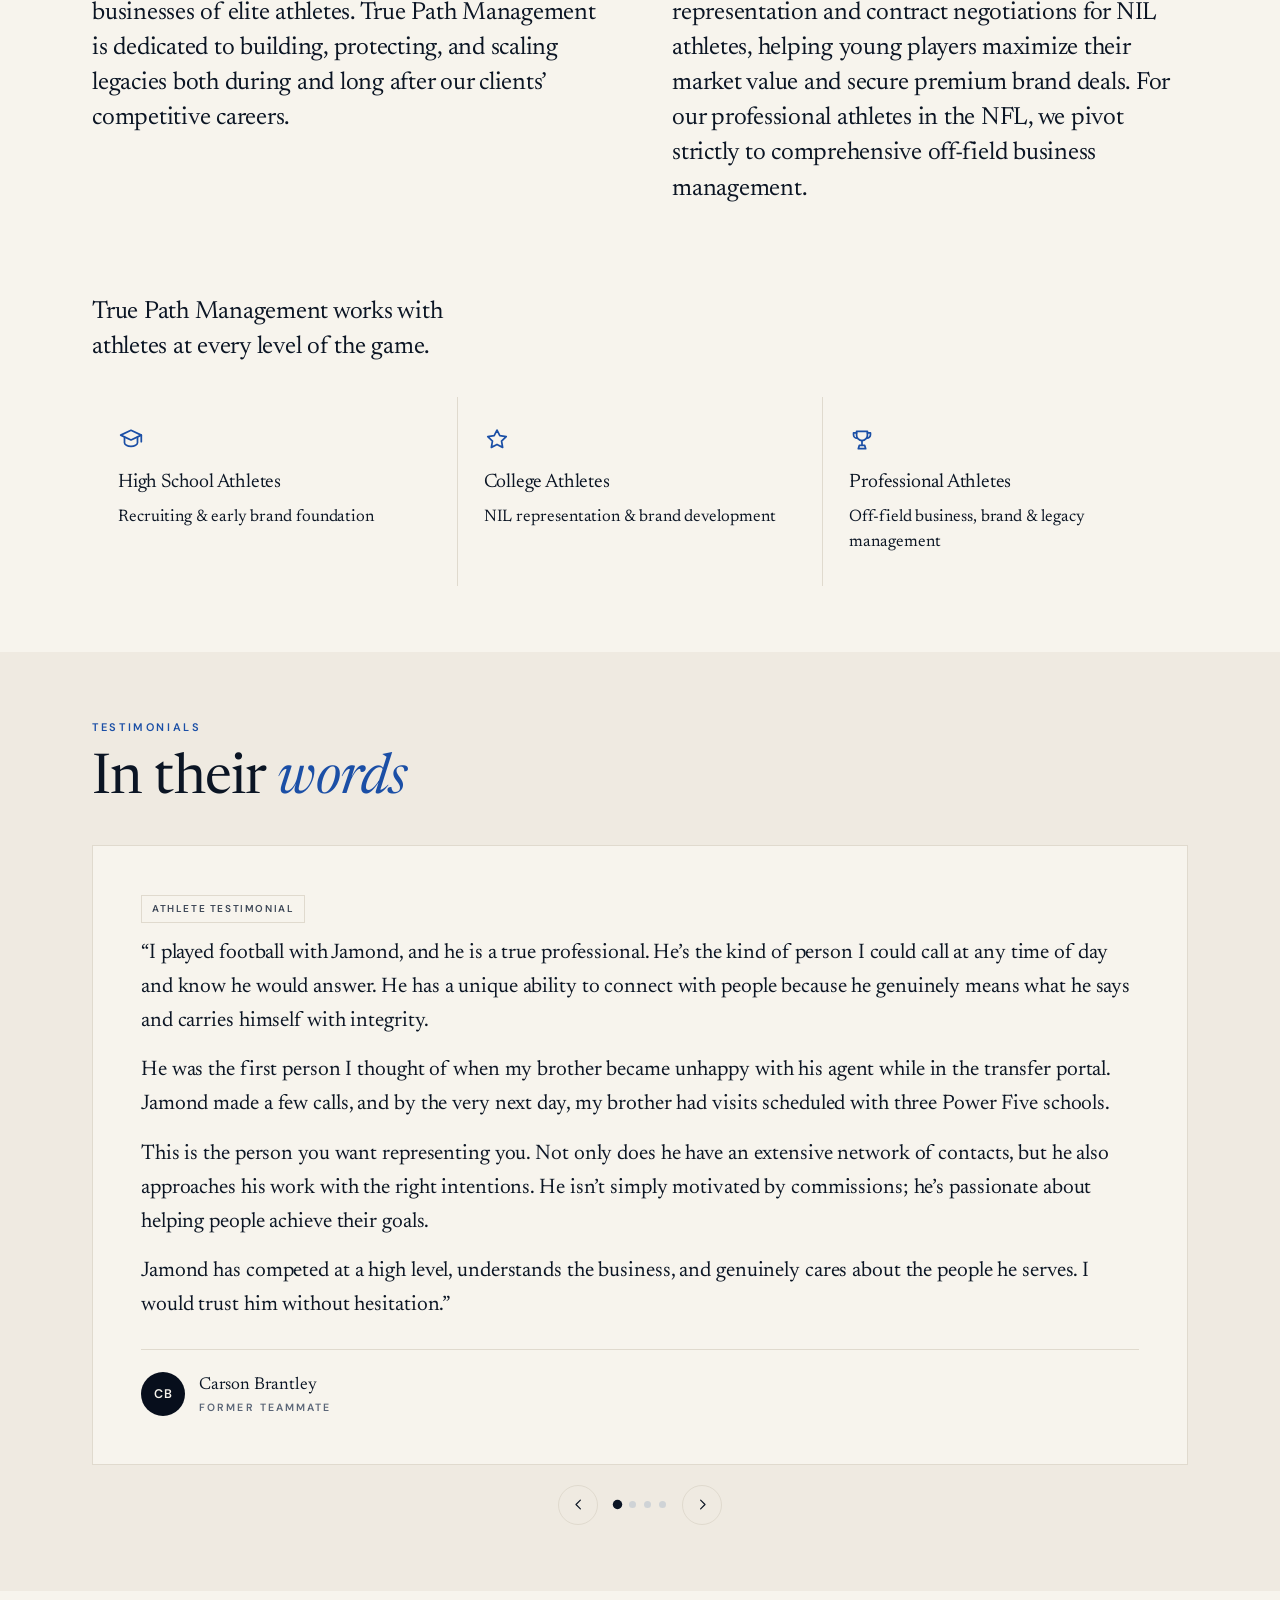
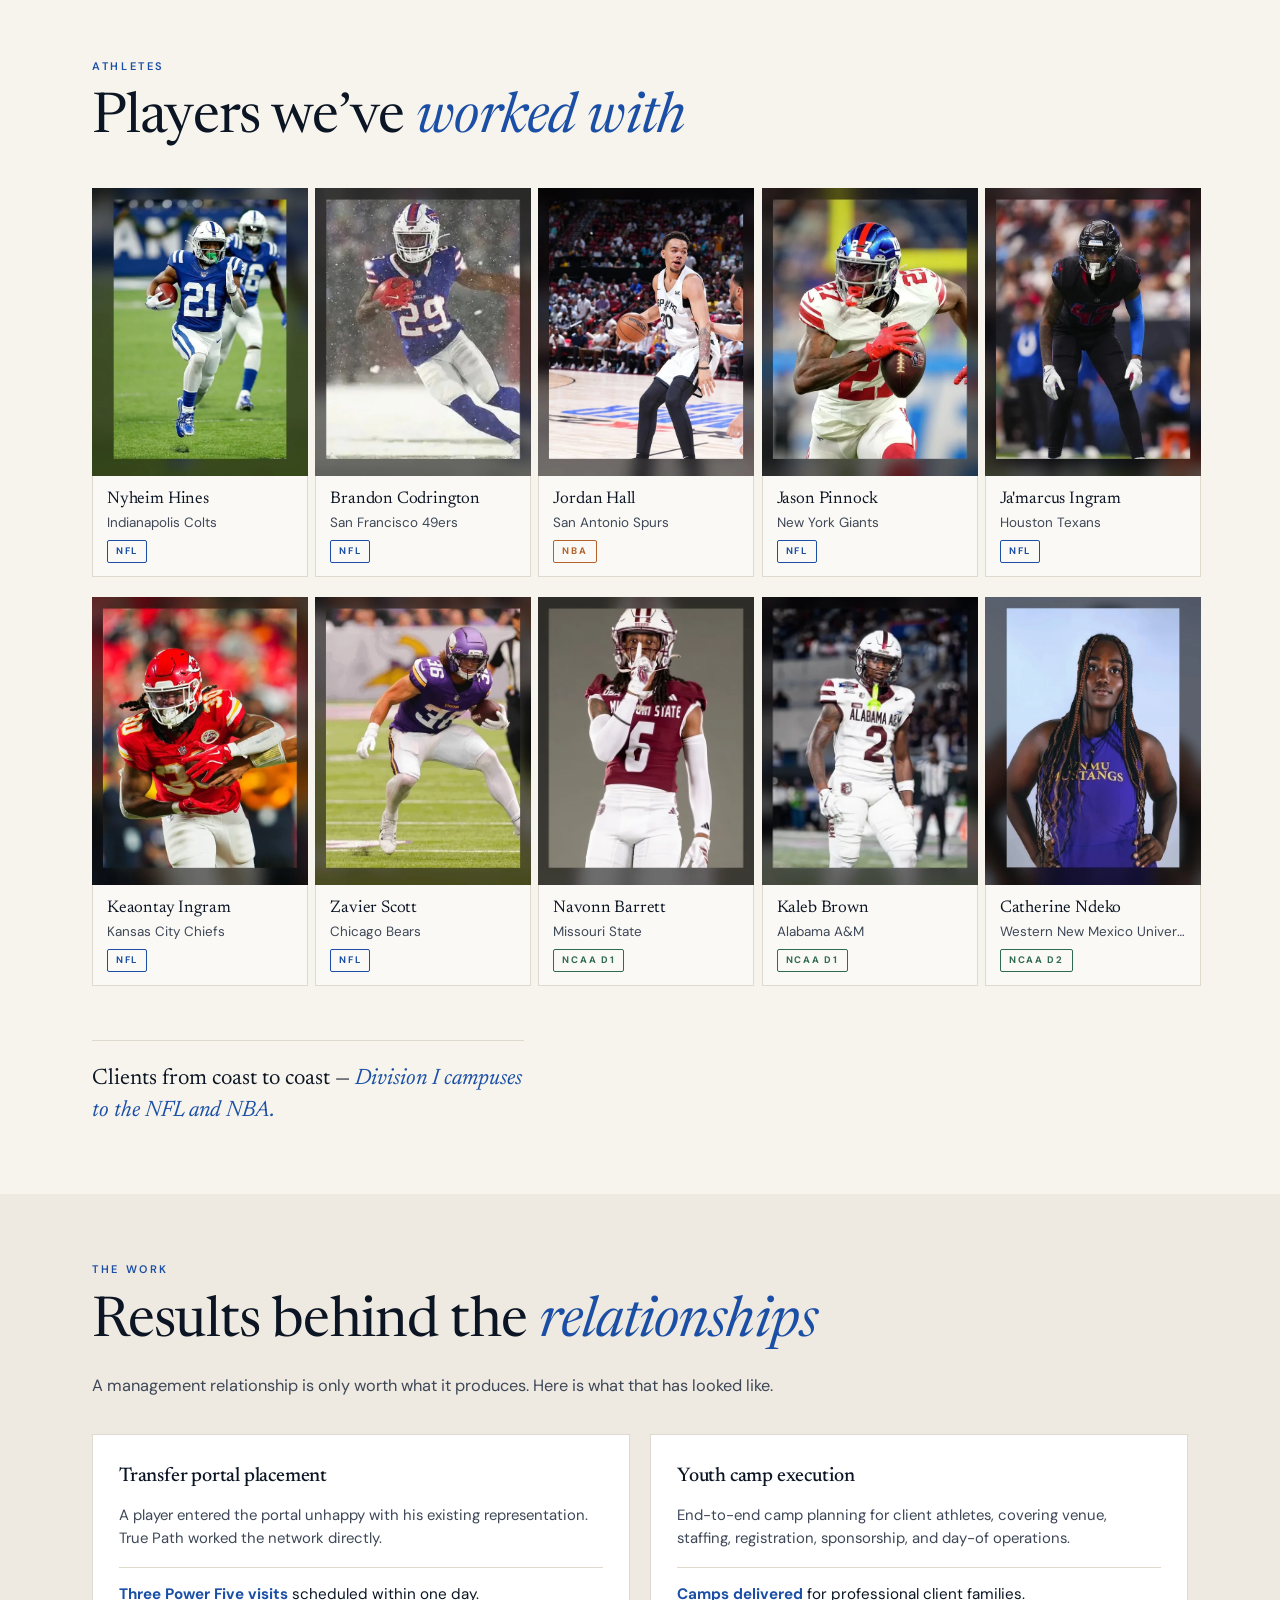
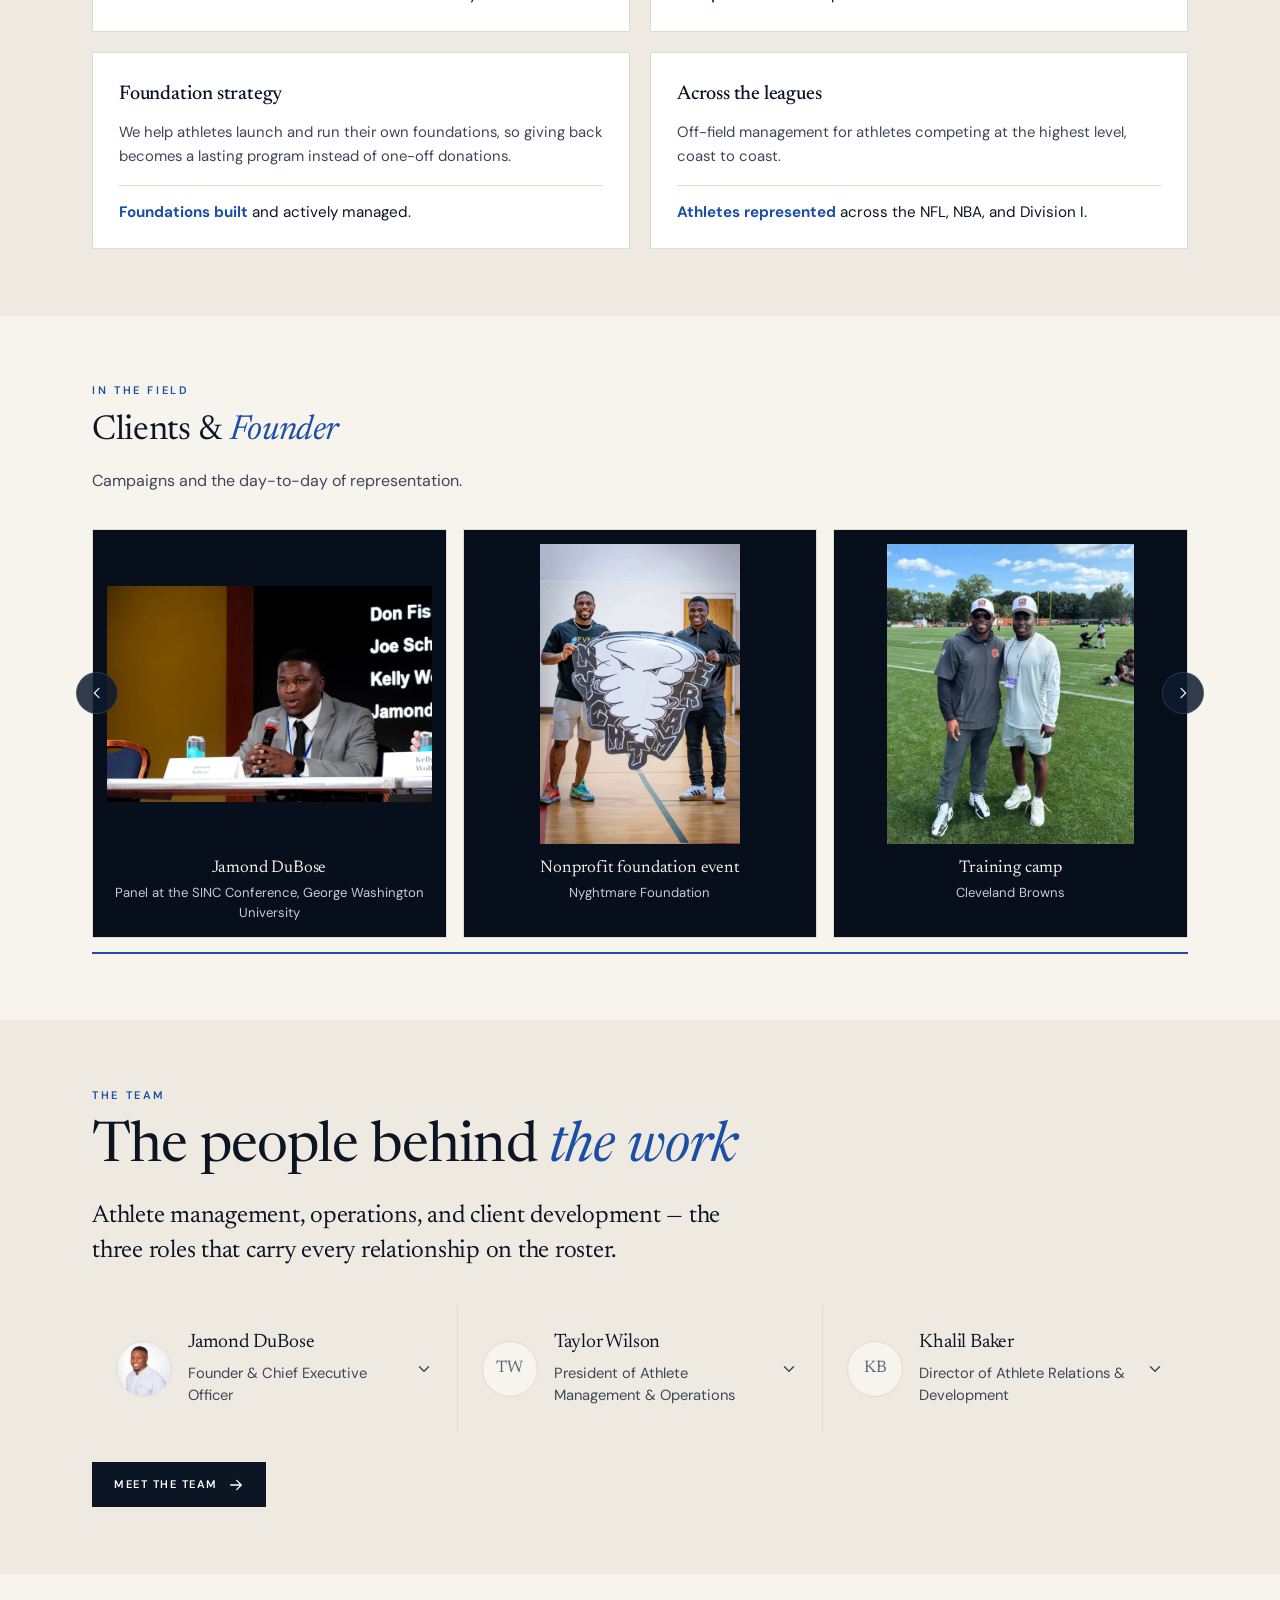
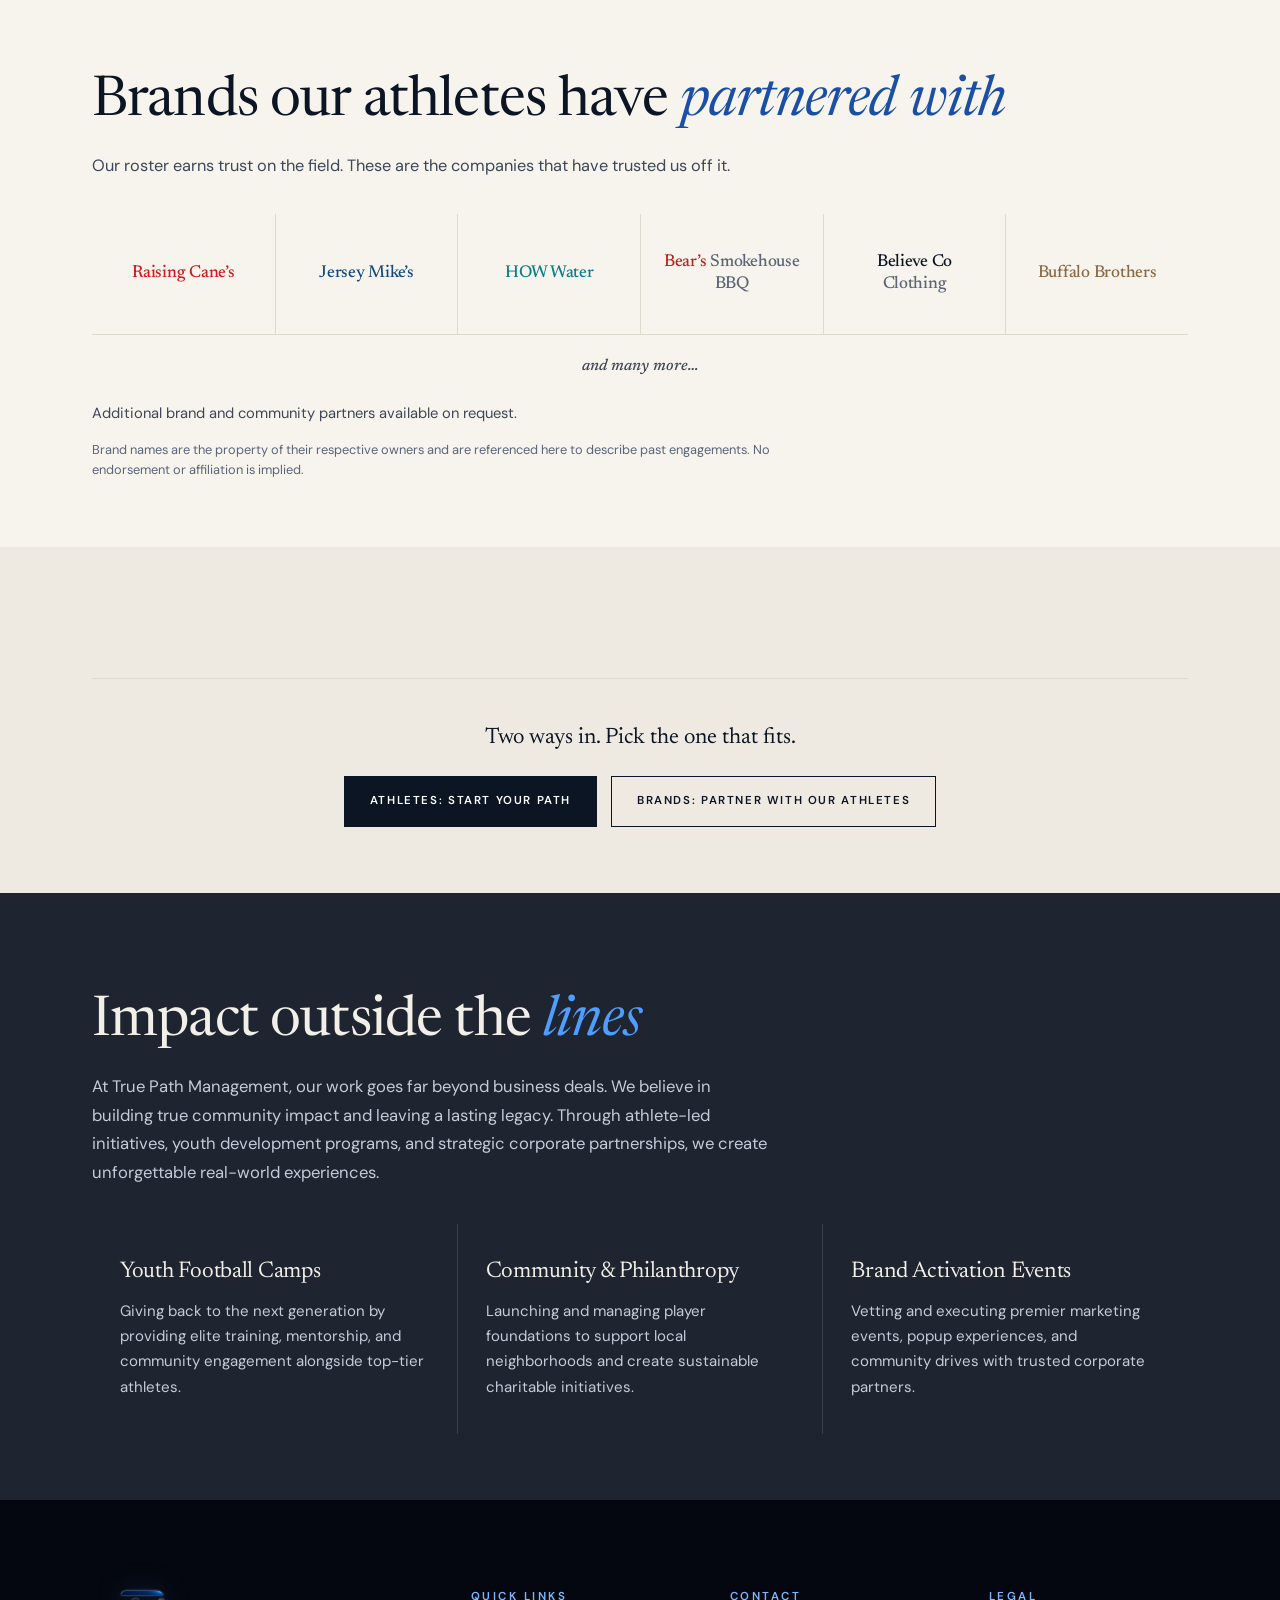
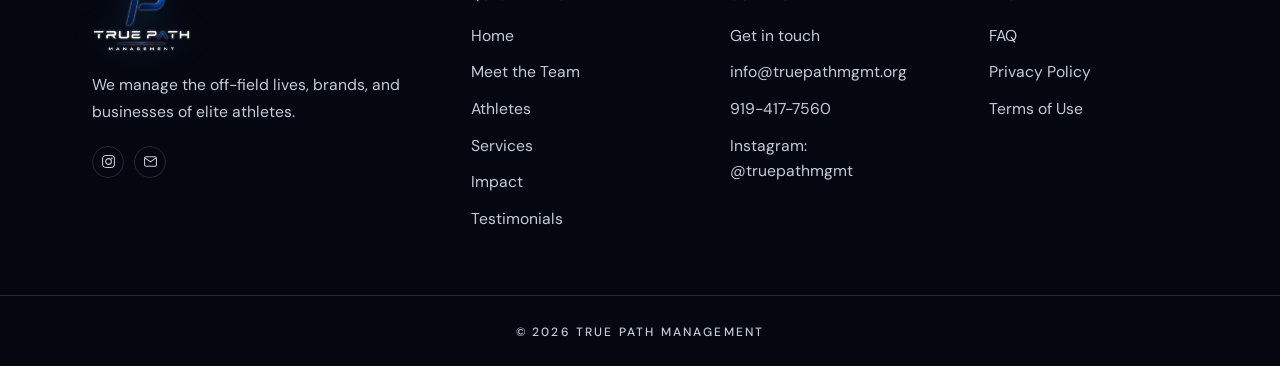
==== commit 741d3a96: "Add files via upload" ====
--- a/index.html
+++ b/index.html
@@ -861,6 +861,10 @@
         </div>
       </div>
     </div>
+
+    <div class="coagent rise">
+      <p>True Path is not an agency. We don&rsquo;t compete with agents &mdash; we work <strong>hand in hand with each athlete&rsquo;s agent at the professional level</strong>. The playing contract is theirs to negotiate. Everything outside it is ours to manage.</p>
+    </div>
   </div>
 </section>
 
@@ -927,12 +931,9 @@
           <blockquote class="tst-q"><p>&ldquo;Thank you so much for helping us with the camps! I&rsquo;m excited to have you in my life and to continue building Ja&rsquo;Marcus&rsquo; legacy!!&rdquo;</p></blockquote>
           <figcaption class="tst-by"><span class="tst-av">TM</span><span><span class="tst-name">Tresa McMillian</span><span class="tst-role">Client Family</span></span></figcaption>
         </figure>
-        <!-- POSITIONING CONFLICT: this quote calls Jamond an "Agent", which cuts against the
-             co-agent positioning stated in Services. Do not edit a real person's words. Either
-             ask Brandy for a revised quote or remove this card. Left as-is pending Jamond's call. -->
         <figure class="tst tstc-slide">
           <span class="tst-tag">Family &amp; partner</span>
-          <blockquote class="tst-q"><p>&ldquo;Jamond, appreciate you making sure we were straight going and coming. You are great at what you do and even see you being great as an Agent for sports athletes. Just my observation.&rdquo;</p></blockquote>
+          <blockquote class="tst-q"><p>&ldquo;Jamond, appreciate you making sure we were straight going and coming. You are great at what you do for sports athletes. Just my observation.&rdquo;</p></blockquote>
           <figcaption class="tst-by"><span class="tst-av">BR</span><span><span class="tst-name">Brandy Rogers</span><span class="tst-role">Client Family</span></span></figcaption>
         </figure>
       </div></div>
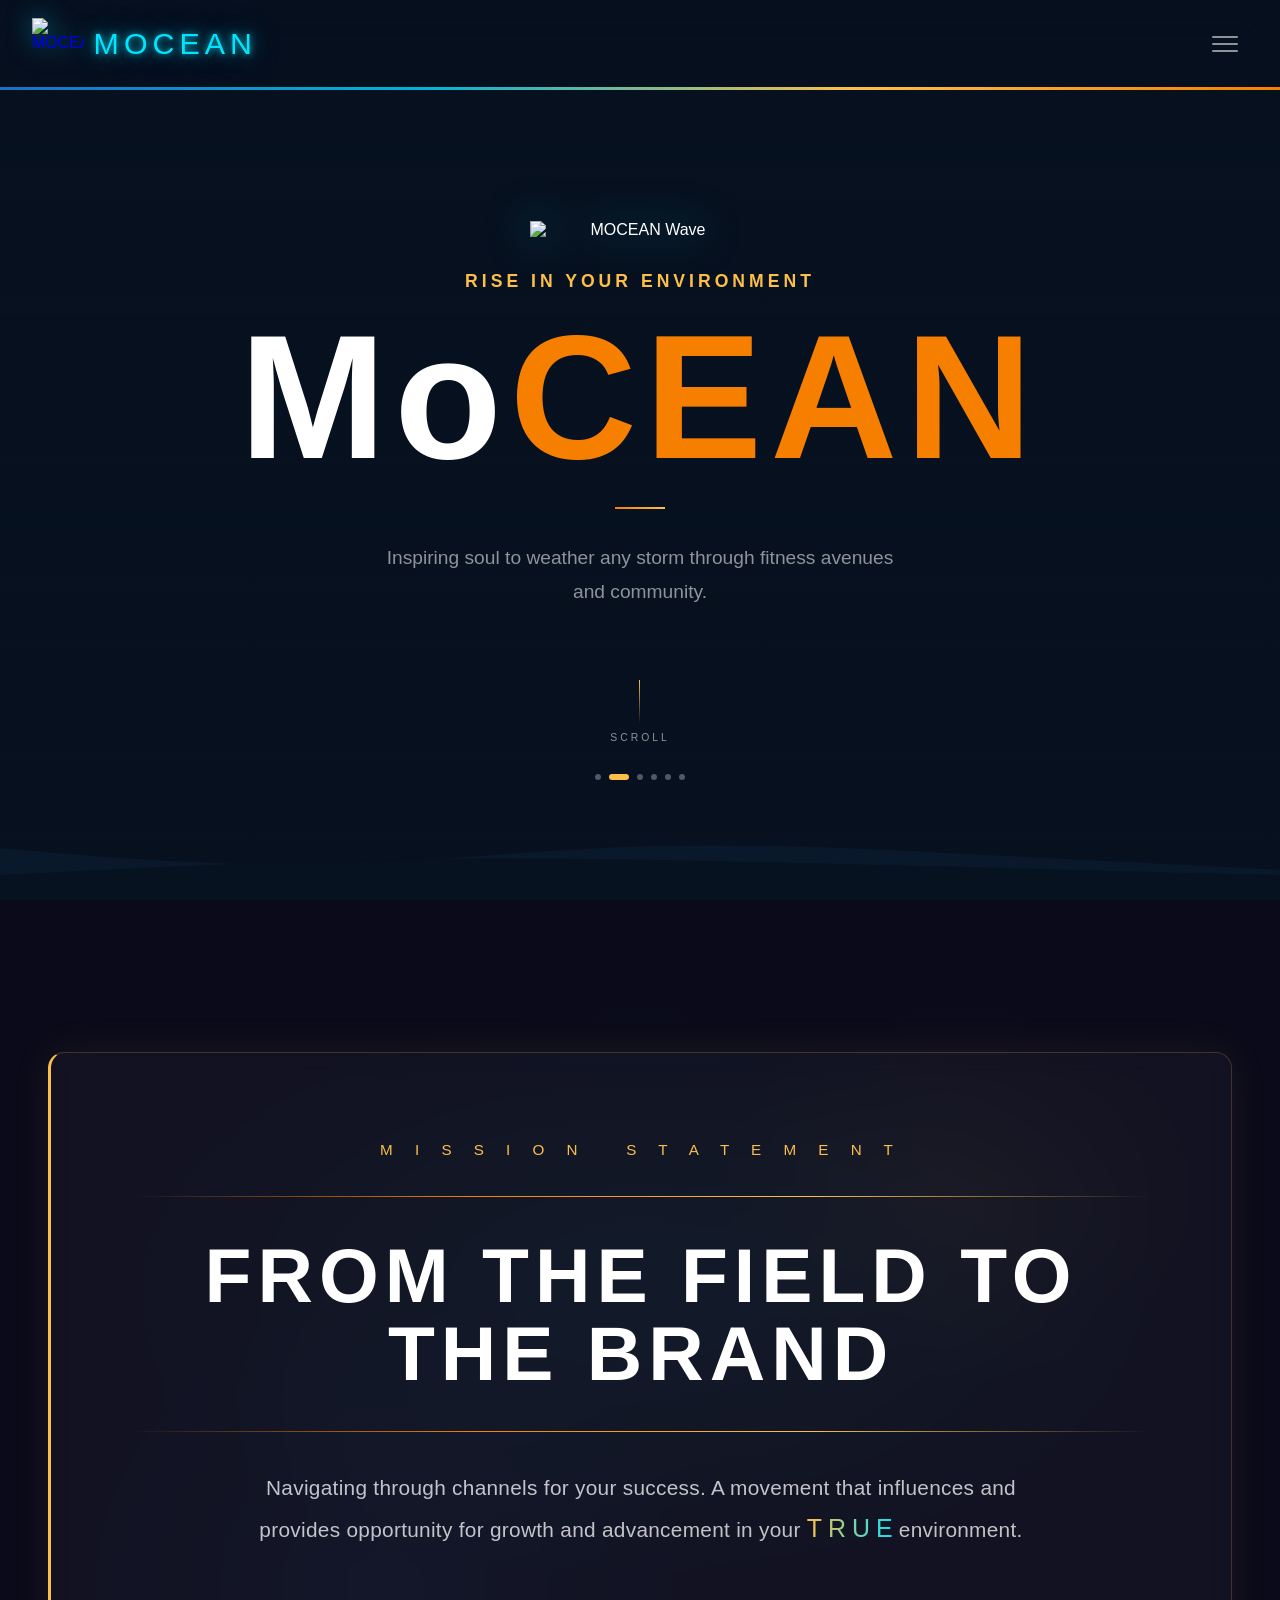
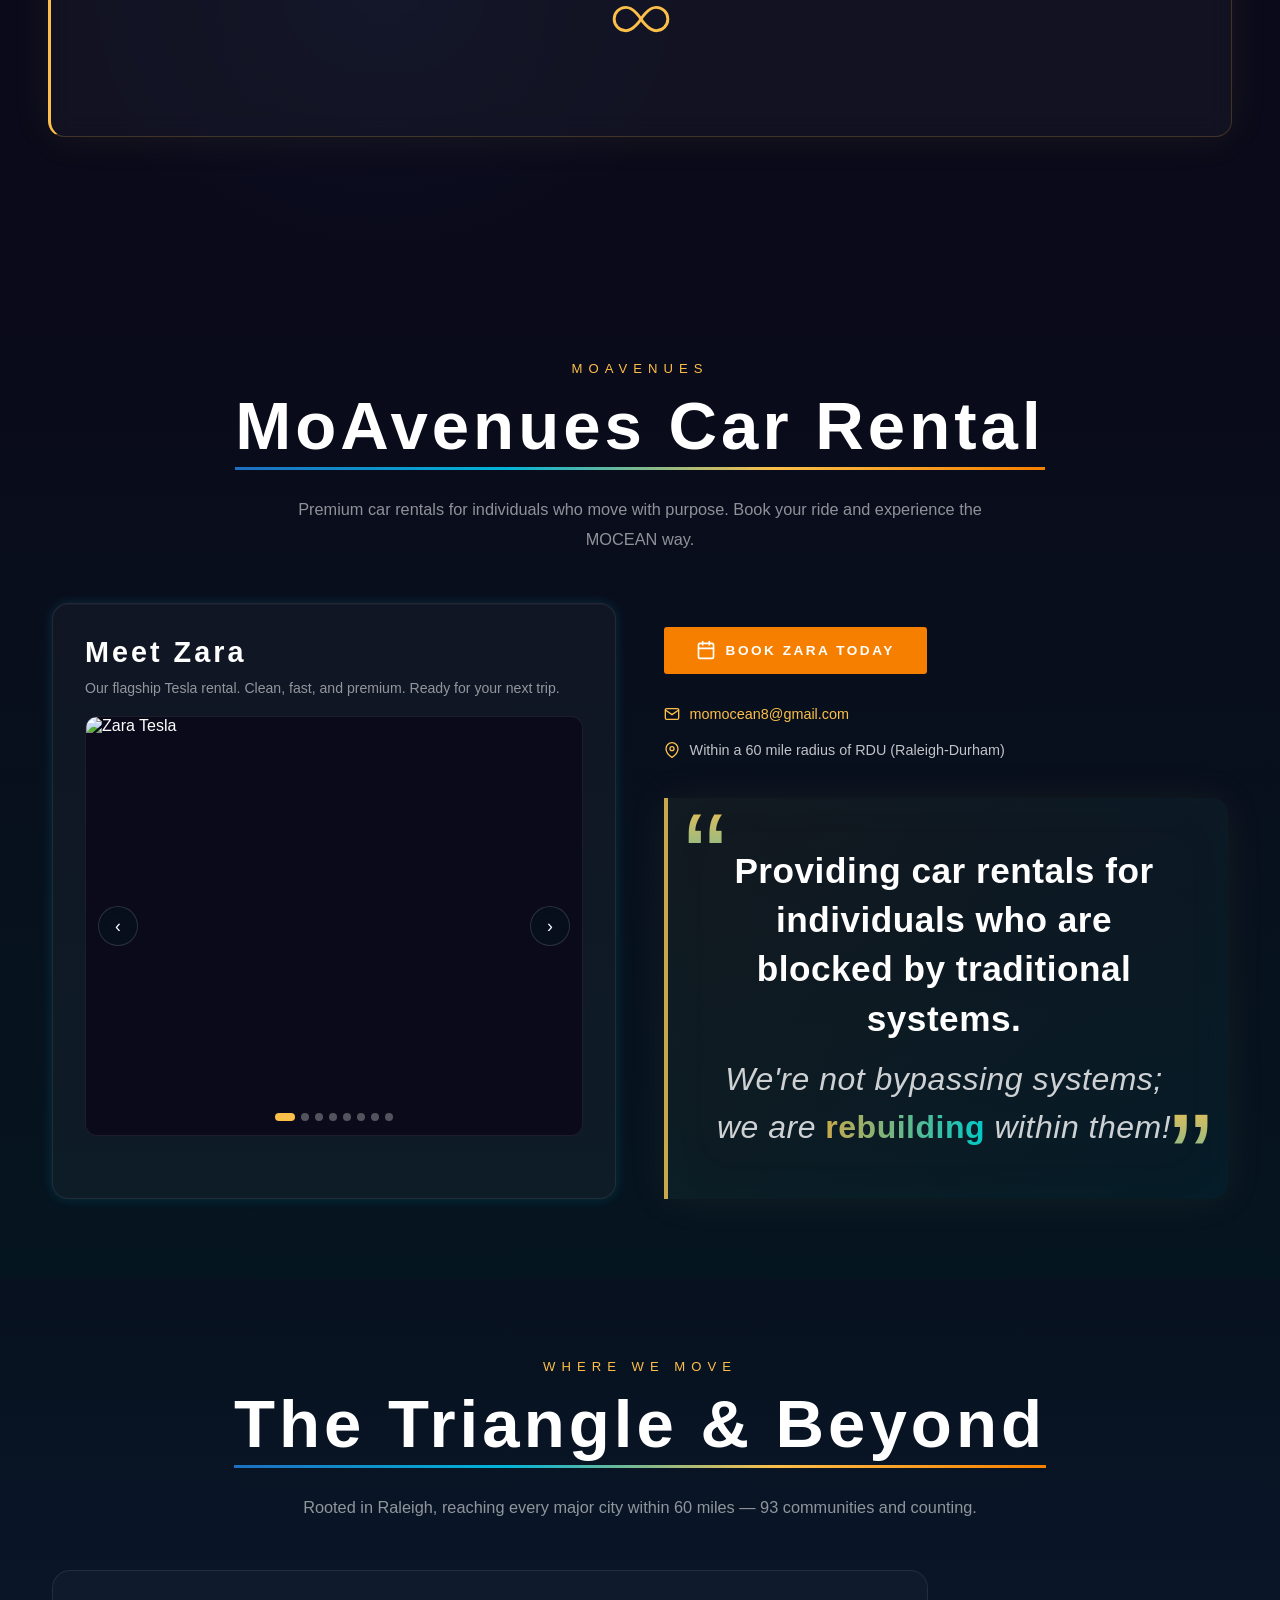
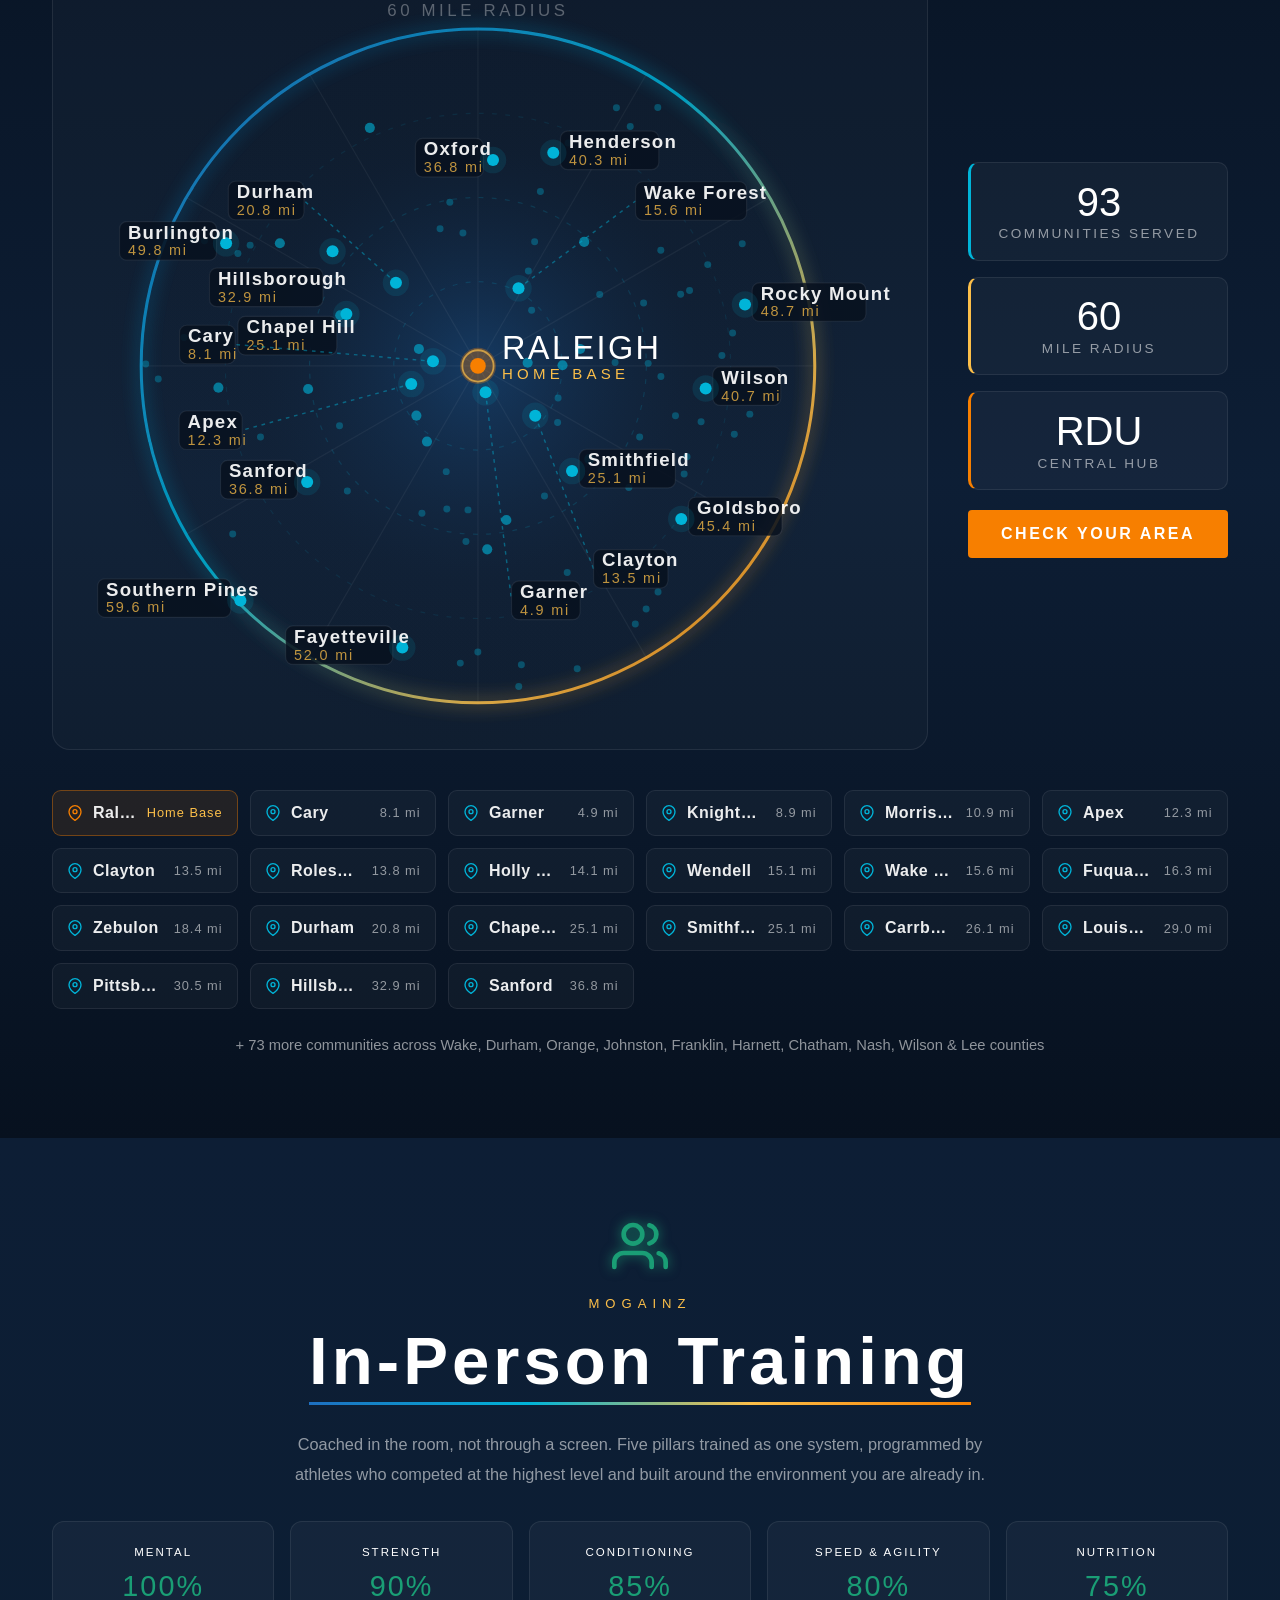
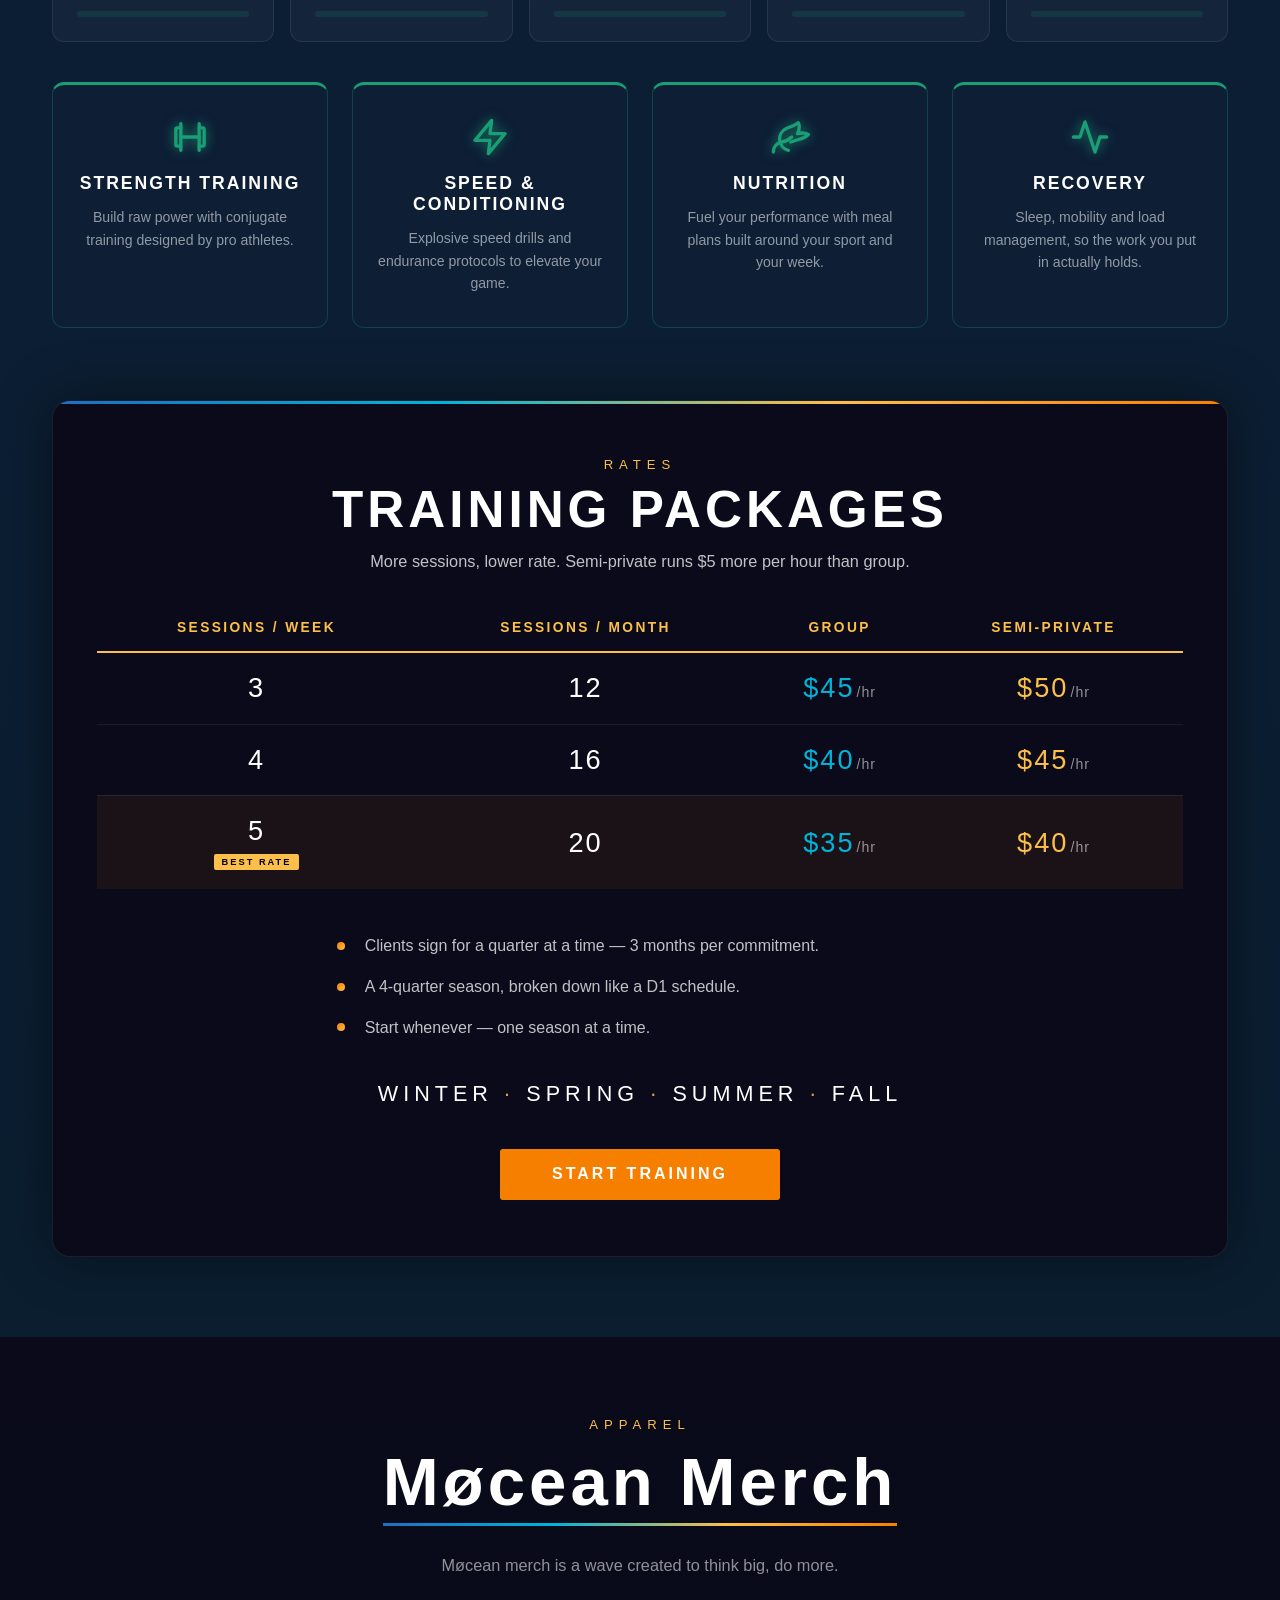
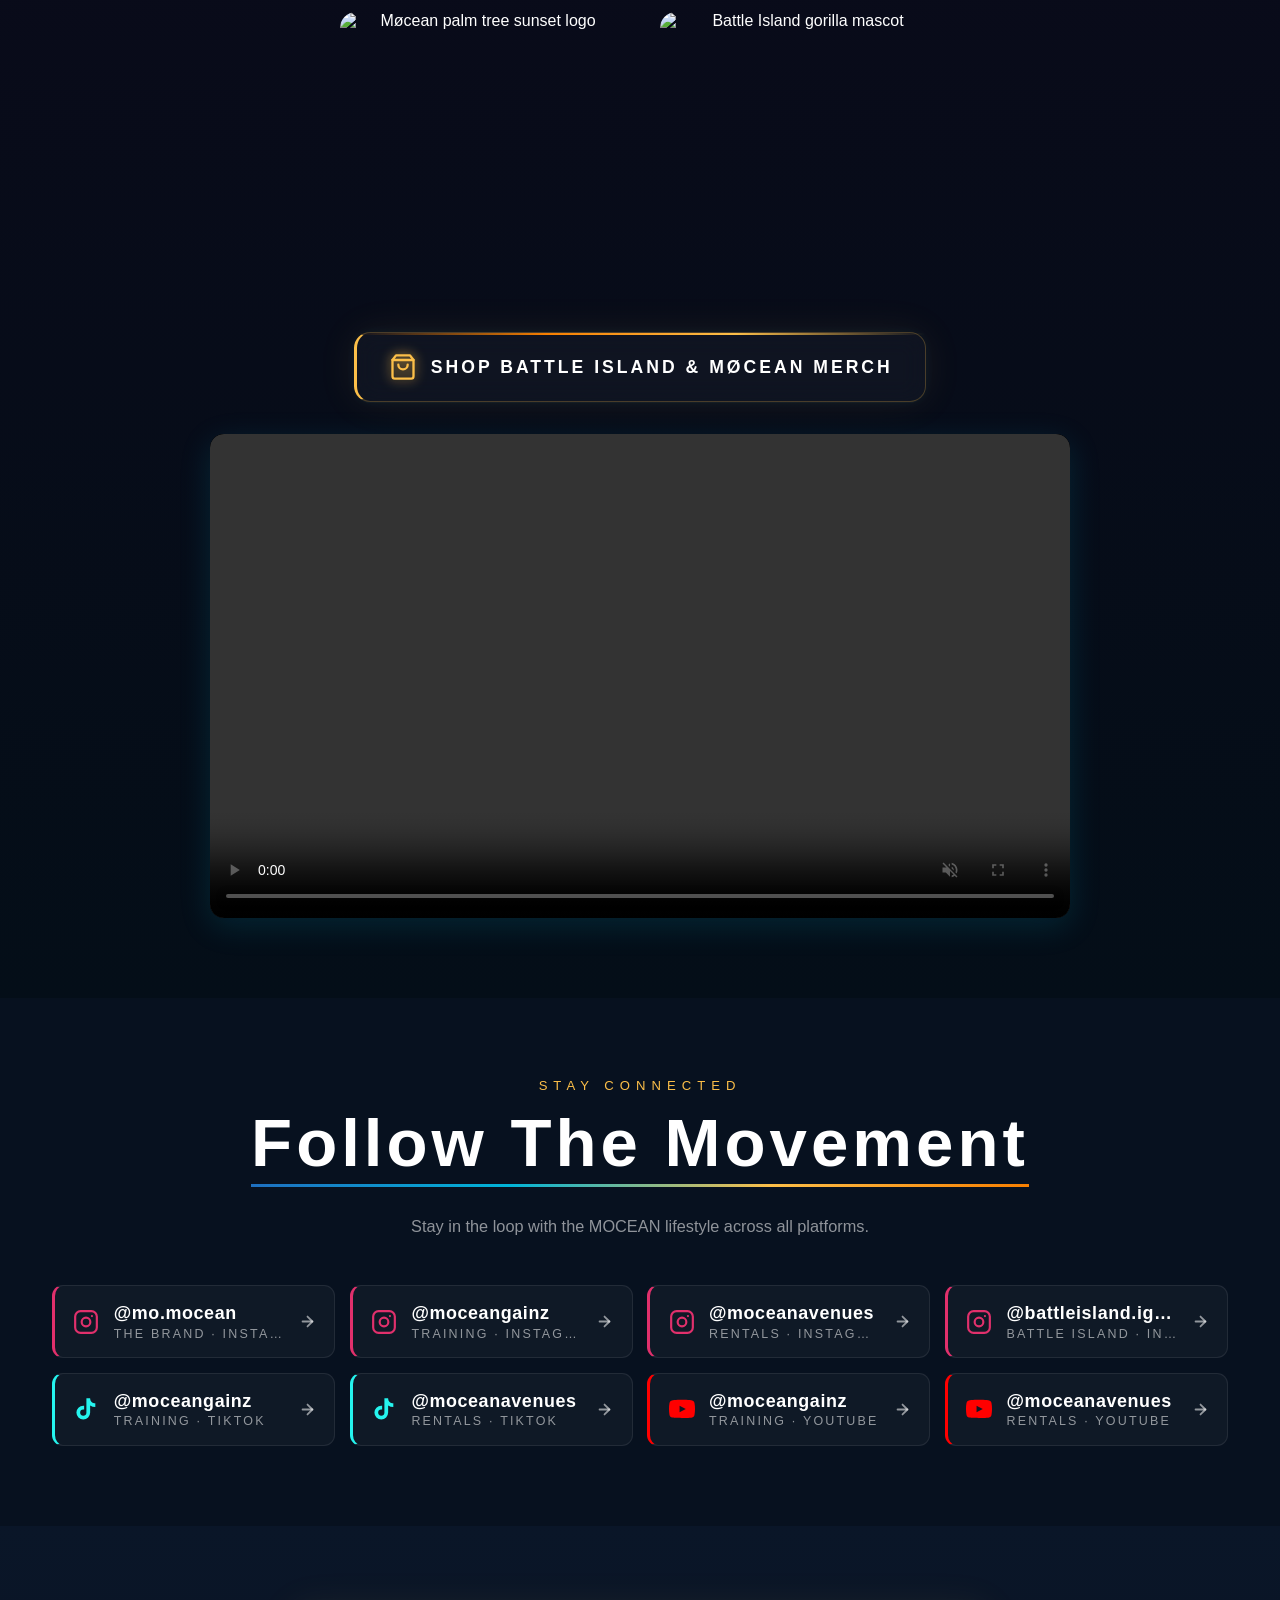
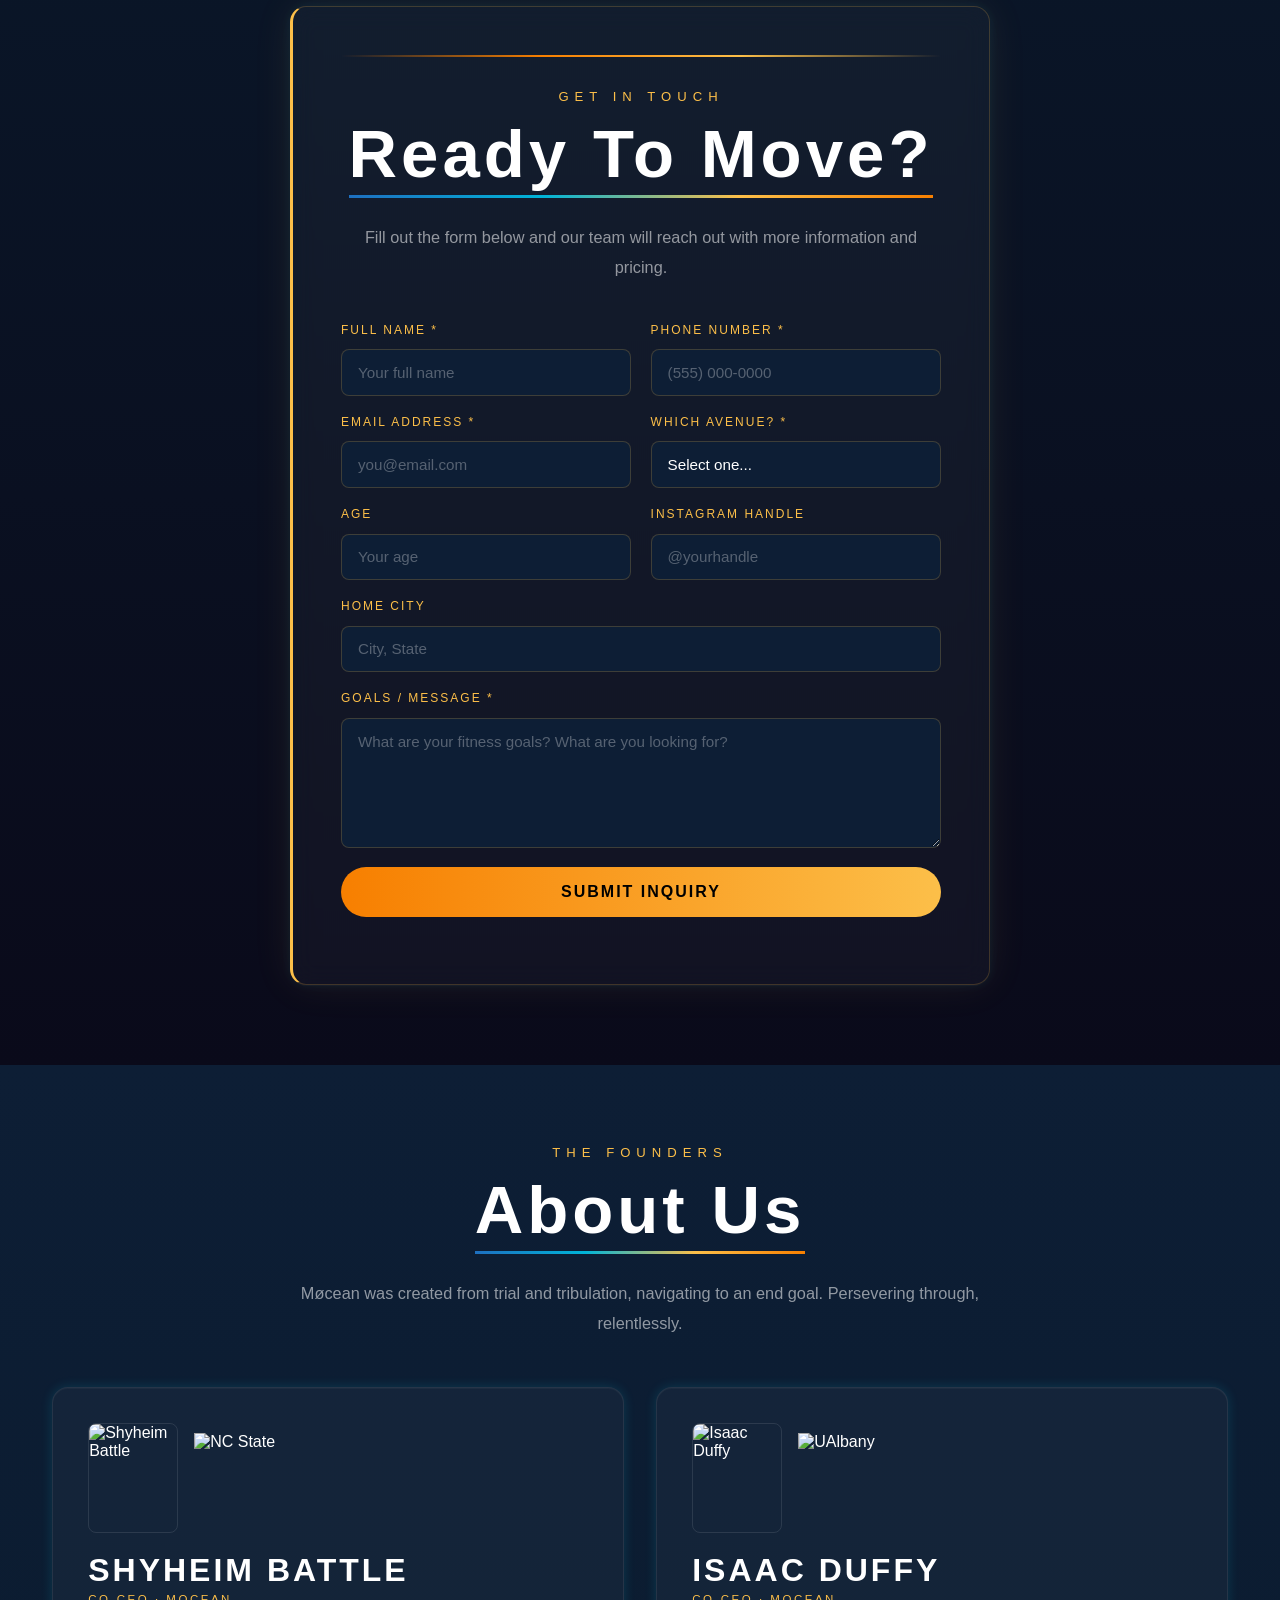
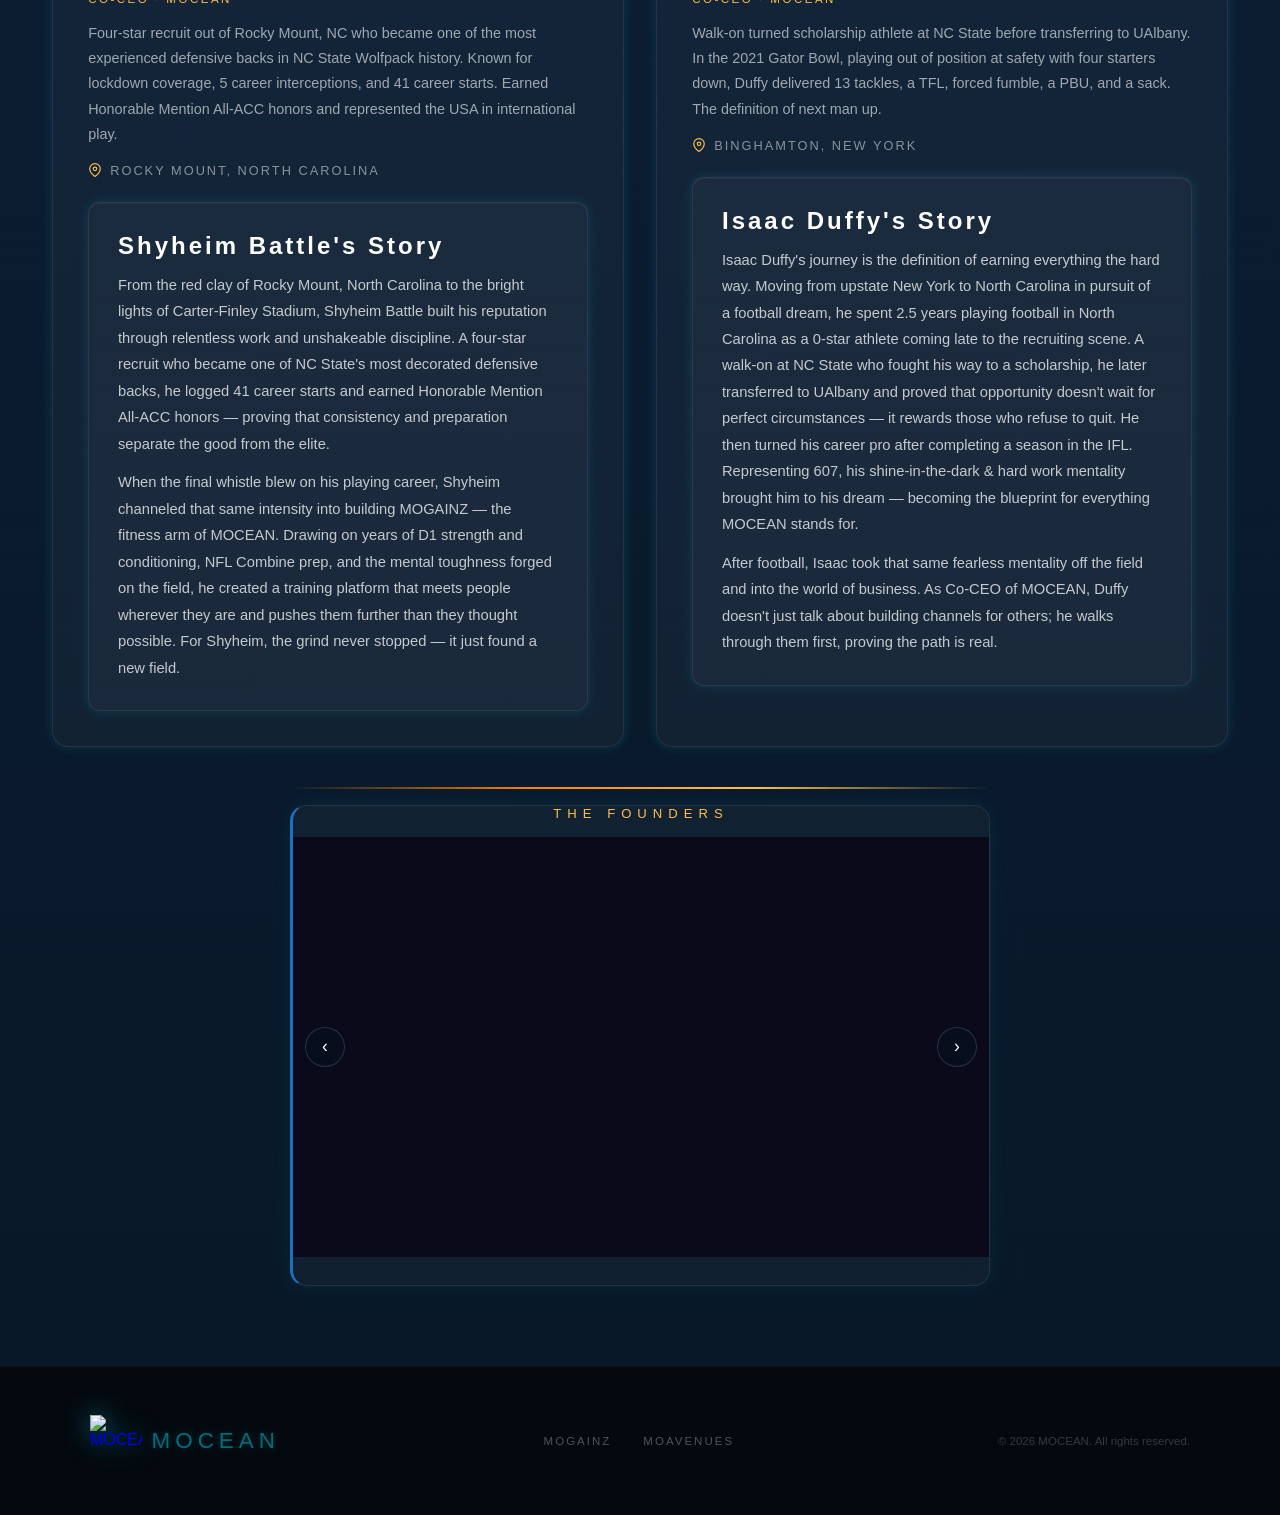
==== commit 5b04e030: "Add files via upload" ====
--- a/index.html
+++ b/index.html
@@ -1,1715 +1,3018 @@
-<!doctype html>
-<html lang="en"><head>
-<meta charset="utf-8"><meta name="viewport" content="width=device-width, initial-scale=1, viewport-fit=cover">
-<meta name="description" content="True Path Management. We manage the off-field lives, brands, and businesses of elite athletes. NIL representation for collegiate athletes; off-field business management for professionals, working alongside their certified contract agents.">
-<link rel="icon" href="images/e209f55f-7d2d-44d3-a719-936151845a15.png?v=4" type="image/png">
-<link rel="apple-touch-icon" href="images/e209f55f-7d2d-44d3-a719-936151845a15.png?v=4">
-<meta property="og:type" content="website">
-<meta property="og:title" content="True Path Management | Off-Field Athlete Management"><meta property="og:image" content="https://truepathmanagement.com/images/og-share.jpg?v=1"><meta property="og:image:secure_url" content="https://truepathmanagement.com/images/og-share.jpg?v=1"><meta property="og:image:type" content="image/jpeg"><meta property="og:image:width" content="1200"><meta property="og:image:height" content="630"><meta property="og:image:alt" content="True Path Management"><meta name="twitter:image" content="https://truepathmanagement.com/images/og-share.jpg?v=1">
-<meta property="og:description" content="We manage the off-field lives, brands, and businesses of elite athletes, collaborating directly with certified contract agents.">
-
-
-<meta property="og:site_name" content="True Path Management">
-<meta property="og:url" content="https://truepathmanagement.com/">
-<link rel="canonical" href="https://truepathmanagement.com/">
-<meta name="twitter:card" content="summary_large_image">
-<link rel="preload" as="image" href="images/49c34cde-c533-43f5-a181-22f49176719c.webp?v=4" fetchpriority="high">
-<title>True Path Management | Off-Field Athlete Management</title><meta name="theme-color" content="#070E1C">
-<link rel="preconnect" href="https://fonts.googleapis.com"><link rel="preconnect" href="https://fonts.gstatic.com" crossorigin>
-<link href="https://fonts.googleapis.com/css2?family=Newsreader:ital,opsz,wght@0,6..72,300..700;1,6..72,300..700&family=DM+Sans:wght@400;500;600;700&display=swap" rel="stylesheet">
-<style>
-  :root{
-    /* Descent: navy -> cream -> cream-deep -> light gray -> graphite -> navy */
-    --navy:#070E1C; --navy-deep:#04070F; --navy-soft:#16223A;
-    --cream:#F7F4ED; --cream-deep:#EFEAE1;
-    --gray-light:#E2E6EB; --graphite:#1F2530; --graphite-soft:#2A3140;
-    --accent:#1B4FA6; --accent-light:#4E9DFF;
-    --ink:#0B1524; --slate:#3D4757; --slate-soft:#5A6577;
-    --on-dark:#F2EFE8; --on-dark-mute:#C3CCD8;
-    --line-dark:rgba(242,239,232,.14); --line-light:#E0DACE; --line-gray:#CFD3D6;
-    --display:"Newsreader",Georgia,serif;
-    --sans:"DM Sans",system-ui,-apple-system,sans-serif;
-    --maxw:1200px;
-    --lvl-type:clamp(1.25rem,2.1vw,1.55rem);
-    --ease:cubic-bezier(.22,.61,.36,1);
-  }
-  *{margin:0;padding:0;box-sizing:border-box}
-  html{-webkit-text-size-adjust:100%;scroll-behavior:smooth;scroll-padding-top:74px}
-  body{background:var(--cream);color:var(--ink);font-family:var(--sans);line-height:1.6;font-weight:400;
-       -webkit-font-smoothing:antialiased;text-rendering:optimizeLegibility;overflow-x:hidden}
-  img{max-width:100%;display:block}
-  a{color:inherit}
-  ::selection{background:var(--accent);color:#fff}
-
-  .wrap{max-width:var(--maxw);margin:0 auto;padding:0 clamp(20px,5vw,52px)}
-
-  /* ---------- Type system ---------- */
-  .eyebrow{font-family:var(--sans);font-size:11px;font-weight:600;letter-spacing:.24em;
-           text-transform:uppercase;color:var(--accent)}
-  .sec-h{font-family:var(--display);font-weight:400;letter-spacing:-.015em;line-height:1.08;
-         font-size:clamp(2rem,4.6vw,3.5rem);margin:14px 0 0}
-  .sub-h{font-family:var(--display);font-weight:400;letter-spacing:-.01em;line-height:1.15;
-         font-size:clamp(1.5rem,2.9vw,2.15rem);margin:12px 0 0}
-  .accent{font-style:italic;color:var(--accent)}
-  .lede{font-size:clamp(1rem,1.3vw,1.12rem);color:var(--slate);max-width:62ch;margin-top:20px;line-height:1.72}
-
-  /* ---------- Section bands ---------- */
-  .sec{padding:clamp(56px,5.2vw,84px) 0;position:relative}
-  .band-cream{background:var(--cream)}
-  .band-cream-deep{background:var(--cream-deep)}
-  .band-gray{background:var(--gray-light)}
-  .band-graphite{background:var(--graphite);color:var(--on-dark)}
-  .band-graphite .sec-h,.band-graphite .sub-h{color:var(--on-dark)}
-  .band-graphite .lede{color:var(--on-dark-mute)}
-  .band-graphite .eyebrow{color:var(--accent-light)}
-  .band-graphite .accent{color:var(--accent-light)}
-  .pad-tight{padding-top:0}
-
-  /* ---------- Scroll progress ---------- */
-  .scroll-prog{position:fixed;top:0;left:0;height:2px;width:0;background:var(--accent);
-               z-index:90;pointer-events:none;transition:width .1s linear}
-
-  /* ---------- Nav ---------- */
-  nav{position:sticky;top:0;z-index:80;background:rgba(14,27,46,.94);
-      backdrop-filter:blur(14px);-webkit-backdrop-filter:blur(14px);
-      border-bottom:1px solid var(--line-dark)}
-  .nav-in{max-width:var(--maxw);margin:0 auto;padding:14px clamp(20px,5vw,52px);
-          display:flex;align-items:center;justify-content:space-between;gap:24px}
-  .nav-logo{height:36px;width:auto;
-            filter:drop-shadow(0 0 1px rgba(255,255,255,.55)) drop-shadow(0 2px 10px rgba(78,157,255,.3))}
-  .tabs-nav{display:flex;align-items:center;gap:clamp(16px,2.2vw,30px)}
-  .tab-link{font-size:12px;font-weight:500;letter-spacing:.11em;text-transform:uppercase;
-            color:var(--on-dark-mute);text-decoration:none;padding:6px 0;position:relative;
-            transition:color .25s var(--ease)}
-  .tab-link:hover,.tab-link.active{color:var(--on-dark)}
-  .tab-link::after{content:"";position:absolute;left:0;right:0;bottom:0;height:1px;
-                   background:var(--accent-light);transform:scaleX(0);transform-origin:left;
-                   transition:transform .3s var(--ease)}
-  .tab-link:hover::after,.tab-link.active::after{transform:scaleX(1)}
-  .nav-right{display:flex;align-items:center;gap:16px}
-  .nav-social{display:flex;gap:10px}
-  .soc-ico{width:32px;height:32px;display:grid;place-items:center;border-radius:50%;
-           border:1px solid var(--line-dark);color:var(--on-dark-mute);
-           transition:all .25s var(--ease)}
-  .soc-ico svg{width:15px;height:15px}
-  .soc-ico:hover{color:var(--navy);background:var(--accent-light);border-color:var(--accent-light)}
-  .nav-cta{font-size:12px;font-weight:500;letter-spacing:.1em;text-transform:uppercase;
-           text-decoration:none;color:var(--navy);background:var(--cream);
-           padding:11px 20px;border-radius:2px;transition:all .25s var(--ease);white-space:nowrap}
-  .nav-cta:hover{background:var(--accent-light)}
-  .nav-toggle{display:none;background:none;border:0;cursor:pointer;padding:8px;flex-direction:column;gap:5px}
-  .nav-toggle span{display:block;width:22px;height:1.5px;background:var(--on-dark);transition:.3s var(--ease)}
-  .tab-cta-m{display:none}
-
-  /* ---------- Hero ---------- */
-  .hero{background:var(--navy);color:var(--on-dark);padding:clamp(56px,8vw,92px) 0 clamp(60px,7vw,96px);
-        position:relative;overflow:hidden}
-  .hero::after{content:"";position:absolute;left:0;right:0;bottom:0;height:180px;
-               background:linear-gradient(180deg,transparent,rgba(8,19,32,.55));pointer-events:none}
-  .hero-in{position:relative;z-index:2}
-  .hero-logo{height:clamp(112px,17vw,196px);width:auto;margin:0 auto;
-             filter:drop-shadow(0 0 1.5px rgba(255,255,255,.6)) drop-shadow(0 4px 26px rgba(78,157,255,.34))}
-  .reptag{display:inline-flex;align-items:center;gap:9px;margin:26px auto 0;
-          font-size:11px;font-weight:600;letter-spacing:.24em;text-transform:uppercase;
-          color:var(--accent-light);border:1px solid rgba(78,157,255,.34);
-          padding:8px 16px;border-radius:100px}
-  .gdot{width:5px;height:5px;border-radius:50%;background:var(--accent-light)}
-  .hero-center{text-align:center}
-  .hero-line{font-family:var(--display);font-weight:400;line-height:1.12;letter-spacing:-.015em;
-             font-size:clamp(1.9rem,4.3vw,3.15rem);margin:24px auto 0;max-width:19ch;color:var(--on-dark)}
-  .sr-only{position:absolute;width:1px;height:1px;padding:0;margin:-1px;overflow:hidden;
-           clip:rect(0 0 0 0);white-space:nowrap;border:0}
-  .hero-line em{font-style:italic;color:var(--accent-light)}
-
-  /* Hero athlete marquee */
-  .hero-marquee{margin-top:clamp(38px,5vw,58px);position:relative}
-  .mq-viewport{overflow:hidden}
-  .track{display:flex;gap:16px;will-change:transform}
-  .pcard{flex:0 0 auto;width:clamp(160px,17vw,216px)}
-  .pcard-img{position:relative;aspect-ratio:3/4;overflow:hidden;background:#DCE1E8}
-  .pphoto{width:100%;height:100%;object-fit:cover;transition:transform .55s var(--ease)}
-  .pcard:hover .pphoto,.pcard:focus-within .pphoto{transform:scale(1.04)}
-  .pcard-meta{padding-top:12px;display:flex;flex-direction:column;gap:2px;text-align:left}
-  .pname{font-family:var(--display);font-size:1.02rem;letter-spacing:-.01em;color:var(--ink)}
-  .prole{font-size:10.5px;font-weight:500;letter-spacing:.18em;text-transform:uppercase;color:var(--slate)}
-  .hero .pcard-img,.band-graphite .pcard-img{background:var(--navy-soft)}
-  .hero .pname,.band-graphite .pname{color:var(--on-dark)}
-  .hero .prole,.band-graphite .prole{color:var(--on-dark-mute)}
-  .mq-btn{position:absolute;top:38%;transform:translateY(-50%);width:40px;height:40px;border-radius:50%;
-          border:1px solid var(--line-dark);background:rgba(14,27,46,.82);color:var(--on-dark);
-          display:grid;place-items:center;cursor:pointer;z-index:3;transition:all .25s var(--ease)}
-  @media (hover:hover){.mq-btn:hover{background:var(--accent-light);color:var(--navy);border-color:var(--accent-light)}}
-  .mq-btn svg{width:16px;height:16px}
-  .mq-prev{left:-8px}.mq-next{right:-8px}
-
-  /* ---------- Mission block ---------- */
-  .mission{margin-top:44px;display:grid;grid-template-columns:1fr 1fr;gap:clamp(28px,5vw,64px);align-items:start}
-  .mission .mlead{font-family:var(--display);font-size:var(--lvl-type);line-height:1.42;
-                  letter-spacing:-.01em;color:var(--ink)}
-  .mission-body p{font-family:var(--display);color:var(--ink);
-                  font-size:var(--lvl-type);letter-spacing:-.01em;
-                  margin-bottom:16px;line-height:1.42}
-  .mission-body p:last-child{margin-bottom:0}
-  .mission-body strong{color:var(--ink);font-weight:600}
-
-  /* ---------- Levels ---------- */
-  .lvl-lead{font-family:var(--display);font-size:var(--lvl-type);line-height:1.42;
-            letter-spacing:-.01em;margin-top:clamp(56px,7vw,88px);max-width:30ch}
-  .levels{margin-top:32px;display:grid;grid-template-columns:repeat(3,1fr);gap:1px;background:var(--line-light)}
-  .lvl{background:var(--cream);padding:30px 26px;display:flex;flex-direction:column;gap:10px;
-       transition:background .3s var(--ease)}
-  .lvl:hover{background:#FBF9F4}
-  .lvl-ico{color:var(--accent)}
-  .lvl-ico svg{width:26px;height:26px}
-  .lvl-title{font-family:var(--display);font-size:1.22rem;letter-spacing:-.01em;line-height:1.25}
-  .lvl-sub{font-family:var(--display);font-size:1.05rem;letter-spacing:-.005em;color:var(--ink);line-height:1.5}
-
-  /* ---------- Connect ---------- */
-
-  /* ---------- Gallery ---------- */
-  .gal-intro{color:var(--slate);max-width:60ch;margin-top:16px;line-height:1.72}
-  .gs{margin-top:34px;position:relative}
-  .gs-viewport{overflow:hidden}
-  .gs-track{display:flex;gap:16px;transition:transform .65s var(--ease);will-change:transform}
-  /* Three photos per view; each letterboxes at its own proportions, never cropped */
-  .gs{--gal-h:clamp(200px,24vw,300px)}
-  .gal-item{flex:0 0 calc((100% - 32px)/3);display:grid;
-            grid-template-rows:var(--gal-h) auto;gap:12px;
-            background:var(--navy);border:1px solid var(--line-light);padding:14px;
-            transition:border-color .3s var(--ease)}
-  .gal-item:hover{border-color:var(--accent-light)}
-  .gal-item img{place-self:center;max-width:100%;max-height:100%;width:auto;height:auto;
-                object-fit:contain;cursor:zoom-in}
-  .gal-cap{text-align:center;font-size:.82rem;color:var(--on-dark-mute);line-height:1.5}
-  .gal-cap b{display:block;font-family:var(--display);font-weight:400;font-size:1.06rem;
-             color:var(--on-dark);letter-spacing:-.01em;margin-bottom:2px}
-  .gs-btn{position:absolute;top:calc(var(--gal-h)/2 + 14px);transform:translateY(-50%);width:42px;height:42px;border-radius:50%;
-          border:1px solid var(--line-dark);background:rgba(14,27,46,.85);color:var(--on-dark);
-          display:grid;place-items:center;cursor:pointer;z-index:3;transition:all .25s var(--ease)}
-  @media (hover:hover){.gs-btn:hover{background:var(--accent-light);color:var(--navy);border-color:var(--accent-light)}}
-  .gs-btn svg{width:16px;height:16px}
-  .gs-prev{left:-16px}.gs-next{right:-16px}
-  .gs-bar{margin-top:14px;height:2px;background:var(--line-light);position:relative;overflow:hidden}
-  .gs-fill{position:absolute;left:0;top:0;bottom:0;background:var(--accent);width:0;transition:width .5s var(--ease)}
-  .gs-dots{margin-top:16px;display:flex;gap:8px;justify-content:center;flex-wrap:wrap}
-  .gs-dots button{width:7px;height:7px;border-radius:50%;border:0;background:var(--line-gray);
-                  cursor:pointer;padding:0;transition:all .3s var(--ease)}
-  .gs-dots button.on{background:var(--accent);transform:scale(1.35)}
-
-  /* ---------- Testimonials ---------- */
-  .tstc{margin-top:34px;position:relative}
-  .tstc-viewport{overflow:hidden}
-  .tstc-track{display:flex;align-items:flex-start;will-change:transform;
-               transition:transform .6s var(--ease),height .4s var(--ease)}
-  .tst{flex:0 0 100%;align-self:flex-start;padding:clamp(24px,4vw,48px);background:var(--cream);
-       border:1px solid var(--line-light)}
-  .tst-q p{font-family:var(--display);font-size:clamp(1.06rem,1.75vw,1.32rem);line-height:1.6;
-           letter-spacing:-.005em;color:var(--ink);margin-bottom:16px}
-  .tst-q p:last-child{margin-bottom:0}
-  .tst-by{margin-top:26px;padding-top:22px;border-top:1px solid var(--line-light);
-          display:flex;align-items:center;gap:14px}
-  .tst-av{width:44px;height:44px;flex:0 0 44px;border-radius:50%;background:var(--navy);color:var(--cream);
-          display:grid;place-items:center;font-size:12.5px;font-weight:600;letter-spacing:.06em}
-  .tst-name{display:block;font-family:var(--display);font-size:1.08rem;letter-spacing:-.01em}
-  .tst-role{display:block;font-size:10.5px;font-weight:600;letter-spacing:.2em;
-            text-transform:uppercase;color:var(--slate-soft)}
-  .tst-more{display:none;align-items:center;margin-top:14px;min-height:44px;
-            font-family:var(--sans);font-size:11px;font-weight:600;letter-spacing:.16em;
-            text-transform:uppercase;color:var(--accent);background:none;border:0;cursor:pointer;padding:0}
-  .tst-more:hover{text-decoration:underline}
-  .tstc-nav{margin-top:20px;display:flex;align-items:center;justify-content:center;gap:16px}
-  .tstc-btn{width:40px;height:40px;border-radius:50%;border:1px solid var(--line-light);
-            background:transparent;color:var(--ink);display:grid;place-items:center;cursor:pointer;
-            transition:all .25s var(--ease)}
-  @media (hover:hover){.tstc-btn:hover{background:var(--navy);color:var(--cream);border-color:var(--navy)}}
-  .tstc-btn svg{width:15px;height:15px}
-  .tstc-dots{display:flex;gap:8px}
-  .tstc-dots button{width:7px;height:7px;border-radius:50%;border:0;background:var(--line-gray);
-                    cursor:pointer;padding:0;transition:all .3s var(--ease)}
-  .tstc-dots button.on{background-color:var(--ink);transform:scale(1.35)}
-
-  /* ---------- Services tabs ---------- */
-  .tabbar{margin-top:36px;display:flex;flex-wrap:wrap;gap:0;border-bottom:1px solid var(--line-gray)}
-  .tabbtn{font-family:var(--sans);font-size:11.5px;font-weight:600;letter-spacing:.14em;
-          text-transform:uppercase;color:var(--slate);background:none;border:0;cursor:pointer;
-          padding:14px 20px;position:relative;transition:color .25s var(--ease)}
-  .tabbtn::after{content:"";position:absolute;left:0;right:0;bottom:-1px;height:2px;background:var(--accent);
-                 transform:scaleX(0);transition:transform .3s var(--ease)}
-  .tabbtn:hover{color:var(--ink)}
-  .tabbtn.on{color:var(--ink)}
-  .tabbtn.on::after{transform:scaleX(1)}
-  .panelbox{margin-top:36px}
-  .panel{display:none;animation:fade .45s var(--ease)}
-  .panel.on{display:block}
-  @keyframes fade{from{opacity:0;transform:translateY(10px)}to{opacity:1;transform:none}}
-  .panel h3{font-family:var(--display);font-weight:400;font-size:clamp(1.4rem,2.5vw,1.95rem);
-            letter-spacing:-.012em;line-height:1.2;margin-bottom:16px}
-  .panel p{color:var(--slate);max-width:70ch;margin-bottom:14px;line-height:1.72}
-  .panel strong{color:var(--ink);font-weight:600}
-  .brand-grid{margin-top:28px;display:grid;grid-template-columns:repeat(auto-fit,minmax(168px,1fr));
-              gap:1px;background:var(--line-gray)}
-  .brand-tile{background:var(--gray-light);padding:22px 20px;display:flex;flex-direction:column;gap:12px;
-              transition:background .3s var(--ease)}
-  .brand-tile:hover{background:#EDEFF1}
-  .brand-tile svg{width:24px;height:24px;color:var(--accent)}
-  .brand-tile span{font-size:.92rem;font-weight:500;color:var(--ink);line-height:1.4}
-  .soc-grid{margin-top:28px;display:grid;grid-template-columns:repeat(auto-fit,minmax(150px,1fr));gap:14px}
-  .soc-big{display:flex;align-items:center;gap:12px;padding:18px 20px;text-decoration:none;
-           border:1px solid var(--line-gray);background:var(--gray-light);color:var(--ink);
-           transition:all .3s var(--ease)}
-  .soc-big:hover{border-color:var(--accent);background:#EDEFF1;transform:translateY(-2px)}
-  .soc-big svg{width:20px;height:20px;color:var(--accent);flex:0 0 20px}
-  .soc-big span{font-size:.92rem;font-weight:500}
-  .fin-wrap{margin-top:28px;padding:34px 28px;border:1px solid var(--line-gray);background:var(--gray-light);
-            display:flex;align-items:center;gap:20px}
-  .fin-ico{width:44px;height:44px;flex:0 0 44px;color:var(--accent)}
-  .fin-note{font-family:var(--display);font-size:clamp(1.1rem,2vw,1.42rem);font-style:italic;
-            letter-spacing:-.01em;color:var(--ink)}
-
-  /* ---------- Impact ---------- */
-  .impact-grid{margin-top:38px;display:grid;grid-template-columns:repeat(3,1fr);gap:1px;
-               background:rgba(242,239,232,.12)}
-  .impact-card{background:var(--graphite);padding:34px 28px;display:flex;flex-direction:column;gap:12px;
-               transition:background .3s var(--ease)}
-  .impact-card:hover{background:var(--graphite-soft)}
-  .impact-num{font-size:11px;font-weight:600;letter-spacing:.22em;color:var(--accent-light)}
-  .impact-card h3{font-family:var(--display);font-weight:400;font-size:1.42rem;letter-spacing:-.012em;
-                  line-height:1.25;color:var(--on-dark)}
-  .impact-card p{font-size:.94rem;color:var(--on-dark-mute);line-height:1.68}
-
-  /* ---------- Signature: co-agent thesis ---------- */
-  .coagent{margin-top:clamp(52px,6vw,76px);padding:clamp(32px,4.5vw,52px);
-           border-left:2px solid var(--accent-light);background:var(--graphite-soft)}
-  .coagent p{font-family:var(--display);font-size:clamp(1.2rem,2.3vw,1.72rem);line-height:1.44;
-             letter-spacing:-.012em;color:var(--on-dark);max-width:46ch}
-  .coagent strong{font-style:italic;font-weight:400;color:var(--accent-light)}
-
-  /* ---------- Athletes grid ---------- */
-  .grid{margin-top:38px;display:grid;grid-template-columns:repeat(auto-fill,minmax(190px,1fr));gap:20px}
-  .band-graphite .pcard-img{background:var(--graphite-soft)}
-  .band-graphite .pname{color:var(--on-dark)}
-  .band-graphite .prole{color:var(--on-dark-mute)}
-
-  /* ---------- Bio ---------- */
-  .bio-card{margin-top:38px;display:grid;grid-template-columns:84px 1fr;gap:clamp(20px,2.6vw,34px);
-            align-items:start}
-  .bio-avatar{width:100%;height:auto;aspect-ratio:1;object-fit:cover;object-position:center 20%;
-              border-radius:50%;border:1px solid var(--line-dark);
-              box-shadow:0 6px 22px rgba(0,0,0,.35)}
-  .bio-name{font-family:var(--display);font-size:clamp(1.6rem,2.8vw,2.1rem);letter-spacing:-.015em;
-            line-height:1.15;color:var(--on-dark)}
-  .bio-role{font-size:11px;font-weight:600;letter-spacing:.22em;text-transform:uppercase;
-            color:var(--accent-light);margin-top:8px}
-  .bio-body p{color:var(--on-dark-mute);margin-top:18px;line-height:1.75}
-  .bio-actions{margin-top:28px;display:flex;align-items:center;gap:18px;flex-wrap:wrap}
-  .bio-cta{display:inline-flex;align-items:center;gap:9px;text-decoration:none;
-           font-size:12px;font-weight:600;letter-spacing:.14em;text-transform:uppercase;
-           color:var(--graphite);background:var(--cream);padding:14px 24px;border-radius:2px;
-           transition:all .25s var(--ease)}
-  .bio-cta:hover{background:var(--accent-light)}
-  .band-graphite .soc-ico{border-color:var(--line-dark);color:var(--on-dark-mute)}
-  .band-graphite .soc-ico:hover{background:var(--accent-light);color:var(--graphite);border-color:var(--accent-light)}
-
-  /* ---------- Footer ---------- */
-  footer{background:var(--navy-deep);color:var(--on-dark);padding:clamp(56px,7vw,88px) 0 0}
-  .foot-in{max-width:var(--maxw);margin:0 auto;padding:0 clamp(20px,5vw,52px);
-           display:grid;grid-template-columns:1.6fr 1fr 1fr 1fr;gap:clamp(28px,5vw,60px)}
-  .foot-logo{height:66px;width:auto;
-             filter:drop-shadow(0 0 1px rgba(255,255,255,.5)) drop-shadow(0 2px 14px rgba(78,157,255,.28))}
-  .foot-blurb{margin-top:18px;font-size:.98rem;color:var(--on-dark-mute);max-width:40ch;line-height:1.7}
-  .foot-social{margin-top:20px;display:flex;gap:10px}
-  .foot-h{font-size:11.5px;font-weight:600;letter-spacing:.22em;text-transform:uppercase;
-          color:#7FB6FF;margin-bottom:16px}
-  .foot-list{list-style:none;display:flex;flex-direction:column;gap:11px}
-  .foot-list a{font-size:.98rem;color:var(--on-dark-mute);text-decoration:none;transition:color .25s var(--ease)}
-  .foot-list a:hover{color:var(--on-dark)}
-  .foot-bottom{margin-top:clamp(44px,5vw,64px);border-top:1px solid var(--line-dark);
-               padding:22px clamp(20px,5vw,52px);text-align:center}
-  .foot-bottom span{font-size:12px;font-weight:500;letter-spacing:.18em;text-transform:uppercase;
-                    color:var(--on-dark-mute)}
-
-  /* ---------- Back to top ---------- */
-  .to-top{position:fixed;right:22px;bottom:22px;width:44px;height:44px;border-radius:50%;
-          border:1px solid var(--line-gray);background:var(--navy);color:var(--cream);
-          display:grid;place-items:center;cursor:pointer;opacity:0;pointer-events:none;
-          transition:all .3s var(--ease);z-index:70}
-  .to-top.on{opacity:1;pointer-events:auto}
-  .to-top:hover{background:var(--accent)}
-  .to-top svg{width:16px;height:16px}
-
-  /* ---------- Lightbox ---------- */
-  .lb{position:fixed;inset:0;background:rgba(8,19,32,.96);z-index:100;display:none;
-      align-items:center;justify-content:center;flex-direction:column;padding:36px;gap:18px}
-  .lb.on{display:flex}
-  .lb img{max-width:92vw;max-height:80vh;width:auto;height:auto;object-fit:contain}
-  .lb-cap{color:var(--on-dark-mute);font-size:.9rem;text-align:center;max-width:60ch}
-  .lb-close{position:absolute;top:22px;right:26px;width:44px;height:44px;border-radius:50%;
-            border:1px solid var(--line-dark);background:transparent;color:var(--on-dark);
-            font-size:26px;line-height:1;cursor:pointer;transition:all .25s var(--ease)}
-  .lb-close:hover{background:var(--accent-light);color:var(--navy);border-color:var(--accent-light)}
-
-  /* ---------- Scroll reveal ---------- */
-  .rise{opacity:0;transform:translateY(22px);transition:opacity .8s var(--ease),transform .8s var(--ease)}
-  .rise.in{opacity:1;transform:none}
-
-  /* ---------- Focus ---------- */
-  a:focus-visible,button:focus-visible,input:focus-visible,select:focus-visible,textarea:focus-visible{
-    outline:2px solid var(--accent-light);outline-offset:3px}
-
-  /* ---------- Reduced motion ---------- */
-  @media (prefers-reduced-motion:reduce){
-    *{animation-duration:.01ms !important;transition-duration:.01ms !important}
-    html{scroll-behavior:auto}
-    .rise{opacity:1;transform:none}
-  }
-
-  /* ---------- Responsive ---------- */
-  @media (max-width:1000px){
-    .mission{grid-template-columns:1fr;gap:24px}
-    .levels{grid-template-columns:1fr}
-    .impact-grid{grid-template-columns:1fr}
-    .foot-in{grid-template-columns:1fr 1fr}
-    .bio-card{grid-template-columns:84px 1fr}
-  }
-  @media (max-width:820px){
-    .tabs-nav{position:fixed;inset:64px 0 auto;background:var(--navy);flex-direction:column;
-              align-items:stretch;gap:0;padding:8px 0 20px;border-bottom:1px solid var(--line-dark);
-              transform:translateY(-120%);transition:transform .4s var(--ease);z-index:79;
-              max-height:calc(100vh - 64px);max-height:calc(100dvh - 64px);
-              overflow-y:auto;-webkit-overflow-scrolling:touch;overscroll-behavior:contain}
-    .tabs-nav.open{transform:none}
-    .tab-link{padding:15px clamp(20px,5vw,52px);border-bottom:1px solid var(--line-dark);font-size:13px}
-    .tab-link::after{display:none}
-    .tab-cta-m{display:block;color:var(--accent-light)}
-    .nav-toggle{display:flex}
-    .nav-cta,.nav-social{display:none}
-    .foot-in{grid-template-columns:1fr}
-    .bio-card{grid-template-columns:1fr}
-    .bio-avatar{max-width:84px}
-    .mq-prev{left:0}.mq-next{right:0}
-    .fin-wrap{flex-direction:column;align-items:flex-start;text-align:left}
-  }
-  @media (max-width:900px){
-    .gal-item{flex:0 0 calc((100% - 16px)/2)}
-    .gs{--gal-h:clamp(240px,34vw,320px)}
-  }
-  @media (max-width:600px){
-    /* One slide per view: let each photo set its own height instead of forcing
-       a fixed row, so portraits fill the card and landscapes don't leave gaps. */
-    .gal-item{flex:0 0 100%;padding:12px;grid-template-rows:auto auto;align-content:start}
-    .gal-item img{max-height:min(62vh,430px)}
-    .gs-track{align-items:flex-start}
-    .gs{--gal-h:clamp(300px,86vw,420px)}
-    .gs-btn{top:38%}
-  }
-  @media (max-width:520px){
-    .grid{grid-template-columns:repeat(auto-fill,minmax(150px,1fr));gap:14px}
-    .gs-prev{left:2px}.gs-next{right:2px}
-    .tabbtn{padding:12px 14px;font-size:10.5px}
-  }
-
-  /* ---------- Hero corner brackets + side rails ---------- */
-  .hero-bracket{position:absolute;width:clamp(30px,4vw,60px);height:clamp(30px,4vw,60px);
-                border:1px solid rgba(78,157,255,.4);pointer-events:none;z-index:3}
-  .hb-tl{top:clamp(20px,3vw,38px);left:clamp(20px,3vw,38px);border-right:0;border-bottom:0}
-  .hb-tr{top:clamp(20px,3vw,38px);right:clamp(20px,3vw,38px);border-left:0;border-bottom:0}
-  .hb-bl{bottom:clamp(20px,3vw,38px);left:clamp(20px,3vw,38px);border-right:0;border-top:0}
-  .hb-br{bottom:clamp(20px,3vw,38px);right:clamp(20px,3vw,38px);border-left:0;border-top:0}
-  .hero-bracket::after{content:"";position:absolute;width:5px;height:5px;background:var(--accent-light);
-                       opacity:.75;box-shadow:0 0 8px rgba(78,157,255,.8)}
-  .hb-tl::after{top:-3px;left:-3px}   .hb-tr::after{top:-3px;right:-3px}
-  .hb-bl::after{bottom:-3px;left:-3px} .hb-br::after{bottom:-3px;right:-3px}
-  .hero-rail{position:absolute;top:50%;writing-mode:vertical-rl;white-space:nowrap;pointer-events:none;z-index:3;
-             font-size:10px;font-weight:600;letter-spacing:.34em;text-transform:uppercase;
-             color:var(--on-dark-mute);opacity:.5}
-  .hr-l{left:clamp(24px,3.4vw,44px);transform:translateY(-50%) rotate(180deg)}
-  .hr-r{right:clamp(24px,3.4vw,44px);transform:translateY(-50%)}
-  @media (max-width:1100px){.hero-rail{display:none}}
-  @media (max-width:640px){.hero-bracket{width:24px;height:24px}}
-
-  /* ---------- Athlete Management tag: live signal ---------- */
-  .reptag{position:relative;overflow:hidden;background:rgba(78,157,255,.07);
-          border-color:rgba(78,157,255,.42);box-shadow:0 0 0 1px rgba(78,157,255,.08),0 8px 28px rgba(78,157,255,.14)}
-  .reptag::before{content:"";position:absolute;top:0;left:-60%;width:60%;height:100%;
-    background:linear-gradient(100deg,transparent,rgba(78,157,255,.24),transparent);animation:sheen 4.6s ease-in-out infinite}
-  @keyframes sheen{0%{left:-60%}55%{left:120%}100%{left:120%}}
-  .reptag-txt{position:relative;z-index:1}
-  .gdot{position:relative;display:inline-grid;place-items:center;width:7px;height:7px;
-        background:var(--accent-light);box-shadow:0 0 10px rgba(78,157,255,.95);animation:blink 1.9s ease-in-out infinite}
-  .gdot-ring{position:absolute;width:7px;height:7px;border-radius:50%;
-             border:1.5px solid var(--accent-light);animation:ping 1.9s cubic-bezier(0,0,.2,1) infinite}
-  @keyframes blink{0%,100%{opacity:1}50%{opacity:.4}}
-  @keyframes ping{0%{transform:scale(1);opacity:.9}70%{transform:scale(3.6);opacity:0}100%{opacity:0}}
-  @media (prefers-reduced-motion:reduce){
-    .reptag::before,.gdot,.gdot-ring{animation:none}
-  }
-
-  /* ---------- Athlete card plate ---------- */
-  .pcard-plate{margin-top:-1px;border:1px solid var(--line-light);border-top:0;
-               padding:14px 14px 13px;display:flex;flex-direction:column;gap:5px;
-               background:rgba(255,255,255,.42);transition:border-color .3s var(--ease),background .3s var(--ease)}
-  .pcard:hover .pcard-plate{border-color:var(--accent);background:#fff}
-  .pcard-plate .pname{font-size:1.06rem;line-height:1.2}
-  .pteam{font-size:.84rem;color:var(--slate);line-height:1.3;white-space:nowrap;overflow:hidden;text-overflow:ellipsis}
-  .pleague{align-self:flex-start;margin-top:3px;font-size:9.5px;font-weight:700;letter-spacing:.18em;
-           padding:3px 8px;border:1px solid currentColor;border-radius:2px}
-  .pleague--nfl{color:var(--accent)}
-  .pleague--nba{color:#B4622A}
-  .pleague--ncaa{color:#2F6B4F}
-  .band-graphite .pcard-plate,.hero .pcard-plate{border-color:var(--line-dark);background:rgba(255,255,255,.03)}
-  .hero .pcard-plate{border:0;background:none;padding:12px 0 0}
-
-  /* ---------- Meet the team teaser ---------- */
-  .team-lead{font-family:var(--display);font-size:var(--lvl-type);line-height:1.42;
-             letter-spacing:-.01em;color:var(--ink);max-width:46ch;margin-top:20px}
-  .tmini-row{list-style:none;margin:36px 0 0;padding:0;display:grid;
-             grid-template-columns:repeat(3,1fr);gap:1px;background:var(--line-light)}
-  .tmini{background:var(--cream-deep);transition:background .3s var(--ease)}
-  .tmini:hover{background:var(--cream)}
-  .tmini-d{display:block}
-  .tmini-sum{list-style:none;cursor:pointer;padding:26px 24px;display:flex;align-items:center;gap:16px;
-             -webkit-tap-highlight-color:transparent}
-  .tmini-sum::-webkit-details-marker{display:none}
-  .tmini-sum::marker{content:""}
-  .tmini-av{position:relative;flex:none;width:56px;height:56px;border-radius:50%;overflow:hidden;
-            background:var(--cream);border:1px solid var(--line-light)}
-  .tmini-av img{width:100%;height:100%;object-fit:cover;object-position:center 20%;display:block;
-                position:relative;z-index:1}
-  .tmini-ph{position:absolute;inset:0;display:flex;align-items:center;justify-content:center;
-            font-family:var(--display);font-size:1.05rem;color:var(--slate-soft);z-index:0}
-  .tmini-meta{display:flex;flex-direction:column;gap:6px;flex:1;min-width:0}
-  .tmini-n{font-family:var(--display);font-size:1.22rem;letter-spacing:-.01em;line-height:1.25;color:var(--ink)}
-  .tmini-r{font-size:.92rem;color:var(--slate);line-height:1.5}
-  .tmini-car{flex:none;width:18px;height:18px;color:var(--slate);transition:transform .3s var(--ease)}
-  .tmini-d[open] .tmini-car{transform:rotate(180deg)}
-  .tmini-bio{margin:0;padding:0 24px 26px;font-size:.9rem;line-height:1.65;color:var(--slate)}
-  .tmini-bio p{margin:0}
-  .tmini-bio p+p{margin-top:10px}
-  .team-cta{display:inline-flex;align-items:center;gap:10px;margin-top:30px;
-            font-family:var(--sans);font-size:11px;font-weight:600;letter-spacing:.14em;
-            text-transform:uppercase;text-decoration:none;color:#fff;background:var(--ink);
-            padding:14px 22px;transition:background .25s var(--ease)}
-  .team-cta svg{width:16px;height:16px}
-  .team-cta:hover,.team-cta:focus-visible{background:var(--accent)}
-  @media (max-width:820px){
-    .tmini-row{grid-template-columns:1fr}
-    .team-cta{width:100%;justify-content:center;min-height:48px}
-  }
-
-  /* ---------- Football field ---------- */
-  .field-wrap{margin-top:28px}
-  .fieldsvg{width:100%;height:auto;display:block;border:1px solid var(--line-gray)}
-  .fld-num{fill:#F2EFE8;fill-opacity:.5;font-family:var(--sans);font-weight:700;font-size:26px;letter-spacing:.06em}
-  .fld-ez{fill:var(--accent-light);fill-opacity:.9;font-family:var(--sans);font-weight:700;font-size:24px;letter-spacing:.26em}
-  .fld-lbl{fill:var(--slate-soft);font-family:var(--sans);font-weight:600;font-size:13px;letter-spacing:.2em}
-  .field-cap{margin-top:14px;font-family:var(--display);font-style:italic;
-             font-size:clamp(1rem,1.8vw,1.24rem);color:var(--ink)}
-
-  .roster-note{margin-top:clamp(34px,4.5vw,54px);padding-top:22px;border-top:1px solid var(--line-light);
-               font-family:var(--display);font-size:clamp(1.05rem,2vw,1.4rem);line-height:1.45;
-               color:var(--ink);max-width:36ch}
-  /* ---------- Touch ergonomics: 44px minimum tap targets ---------- */
-  @media (max-width:820px){
-    nav .nav-in > a{display:flex;align-items:center;min-height:44px}
-    .nav-toggle{min-width:44px;min-height:44px;align-items:center;justify-content:center;padding:0}
-    .mq-btn,.gs-btn,.tstc-btn{width:44px;height:44px}
-    .soc-ico{width:44px;height:44px}
-    .soc-ico svg{width:17px;height:17px}
-    .prole{font-size:11px}
-    .cinfo a{padding:20px}
-    /* very long quotes get clamped so the arrows stay in reach */
-    .tst-q.clamped{max-height:50vh;overflow:hidden;position:relative}
-    .tst-q.clamped::after{content:"";position:absolute;left:0;right:0;bottom:0;height:96px;
-      background:linear-gradient(180deg,rgba(247,244,237,0),var(--cream));pointer-events:none}
-    .tst-more.show{display:inline-flex}
-    /* dots stay visually small but get a finger-sized hit area */
-    .gs-dots button,.tstc-dots button{box-sizing:content-box;padding:9px;background-clip:content-box}
-    .gs-dots,.tstc-dots{gap:0}
-  }
-
-  /* ---- hero support line (review #2) ---- */
-  .hero-sub{margin:18px auto 0;max-width:52ch;font-family:var(--sans);font-size:.98rem;
-    line-height:1.6;color:var(--on-dark-mute);text-align:center}
-  .hero-sub .hs-line{display:block}
-
-  /* ---- audience pathways (review #3) ---- */
-  .paths{display:grid;grid-template-columns:repeat(3,1fr);gap:20px;margin-top:38px}
-  .path{display:flex;flex-direction:column;background:#fff;border:1px solid var(--line-light);
-    border-top:3px solid var(--accent);padding:28px 26px 26px}
-  .path--brand{border-top-color:var(--ink)}
-  .path-h{font-family:var(--display);font-size:1.42rem;font-weight:500;letter-spacing:-.01em;
-    line-height:1.2;color:var(--ink);margin:0}
-  .path-d{margin:12px 0 0;font-size:.95rem;line-height:1.55;color:var(--slate)}
-  .path-l{list-style:none;margin:18px 0 0;padding:0;border-top:1px solid var(--line-light)}
-  .path-l li{padding:9px 0 9px 16px;position:relative;font-size:.9rem;color:var(--ink);
-    border-bottom:1px solid #F0EDE6}
-  .path-l li:last-child{border-bottom:none}
-  .path-l li:before{content:"";position:absolute;left:0;top:15px;width:5px;height:5px;
-    border-radius:50%;background:var(--accent)}
-  .path--brand .path-l li:before{background:var(--ink)}
-  .path-cta{margin-top:22px;align-self:flex-start;font-family:var(--sans);font-size:11px;
-    font-weight:600;letter-spacing:.14em;text-transform:uppercase;text-decoration:none;
-    color:#fff;background:var(--ink);padding:13px 20px;transition:background .25s var(--ease)}
-  .path-cta:hover,.path-cta:focus-visible{background:var(--accent)}
-
-  /* ---- the work (review #1) ---- */
-  .work-lead{margin:20px 0 0;max-width:62ch;font-size:1.02rem;line-height:1.65;color:var(--slate)}
-  .works{display:grid;grid-template-columns:repeat(2,1fr);gap:20px;margin-top:34px}
-  .work{background:#fff;border:1px solid var(--line-light);padding:26px 26px 24px}
-  .work-h{font-family:var(--display);font-size:1.24rem;font-weight:500;letter-spacing:-.01em;
-    color:var(--ink);margin:0}
-  .work-d{margin:11px 0 0;font-size:.93rem;line-height:1.6;color:var(--slate)}
-  .work-r{margin:16px 0 0;padding-top:14px;border-top:1px solid var(--line-light);
-    font-size:.95rem;color:var(--ink)}
-  .work-r strong{color:var(--accent)}
-
-  /* ---- recurring conversion band (review #9) ---- */
-  .ctaband{margin-top:clamp(44px,5vw,64px);padding-top:clamp(30px,3.5vw,42px);
-    border-top:1px solid var(--line-light);text-align:center}
-  .cta-line{margin:0 0 20px;font-family:var(--display);font-size:clamp(1.1rem,2vw,1.4rem);
-    font-weight:400;color:var(--ink)}
-  .cta-pair{display:flex;flex-wrap:wrap;gap:14px;justify-content:center}
-  .cta-btn{font-family:var(--sans);font-size:11.5px;font-weight:600;letter-spacing:.14em;
-    text-transform:uppercase;text-decoration:none;padding:16px 26px;
-    transition:background .25s var(--ease),color .25s var(--ease)}
-  .cta-btn--a{background:var(--ink);color:#fff}
-  .cta-btn--a:hover,.cta-btn--a:focus-visible{background:var(--accent)}
-  .cta-btn--b{background:transparent;color:var(--ink);box-shadow:inset 0 0 0 1px var(--ink)}
-  .cta-btn--b:hover,.cta-btn--b:focus-visible{background:var(--ink);color:#fff}
-  @media (max-width:520px){
-    .cta-pair{flex-direction:column}
-    .cta-btn{width:100%}
-  }
-
-  /* ---- partners, set in our own type (review #4) ---- */
-  .pt-lead{margin:20px 0 0;max-width:58ch;font-size:1.02rem;line-height:1.65;color:var(--slate)}
-  .ptnames{list-style:none;margin:34px 0 0;padding:0;
-    display:grid;grid-template-columns:repeat(6,1fr);gap:0}
-  .ptname{display:flex;align-items:center;justify-content:center;text-align:center;
-    font-family:var(--display);font-size:clamp(1.02rem,1.35vw,1.3rem);font-weight:500;line-height:1.22;
-    letter-spacing:-.015em;color:var(--pt-c,var(--ink));
-    padding:30px 22px;min-height:120px;
-    border-left:1px solid var(--line-light)}
-  .ptname:first-child{border-left:none}
-  .pt-t{display:block}
-  .pt-sub{color:var(--pt-c2,var(--slate))}
-  .ptname--more{grid-column:1/-1;border-left:none;min-height:0;padding:22px 22px 0;
-    border-top:1px solid var(--line-light)}
-  .ptname--more .pt-t{font-style:italic;color:var(--slate);letter-spacing:0;
-    font-size:clamp(1rem,1.25vw,1.2rem)}
-  .pt-note{margin:26px 0 0;font-size:.92rem;color:var(--slate)}
-  .pt-legal{margin:14px 0 0;max-width:76ch;font-size:.8rem;line-height:1.6;color:var(--slate-soft)}
-
-  /* ---- testimonial group tag (review #6) ---- */
-  .tst-tag{display:inline-block;margin-bottom:14px;font-family:var(--sans);font-size:10px;
-    font-weight:600;letter-spacing:.16em;text-transform:uppercase;color:var(--slate);
-    border:1px solid var(--line-light);padding:5px 10px}
-
-  @media (max-width:900px){
-    .paths,.works{grid-template-columns:1fr;gap:16px}
-    .ptnames{grid-template-columns:repeat(2,1fr)}
-    .ptname{font-size:1.3rem;min-height:104px;padding:24px 18px}
-    .ptname:nth-child(odd){border-left:none}
-    .ptname:nth-child(n+3){border-top:1px solid var(--line-light)}
-    .ptname--more{padding:20px 18px 0}
-  }
-  @media (max-width:420px){
-    .ptnames{grid-template-columns:1fr}
-    .ptname{font-size:1.35rem;min-height:0;padding:20px 12px;
-      border-left:none;border-top:1px solid var(--line-light)}
-    .ptname:first-child{border-top:none}
-  }
-  @media (max-width:560px){
-    .hero-sub{font-size:.92rem}
-    .path-cta{align-self:stretch;text-align:center}
-  }
-
-  /* ---------- Nav: with nine tabs the row needs the menu earlier ---------- */
-  .tab-link{white-space:nowrap}
-  @media (max-width:1180px){
-    .tabs-nav{position:fixed;inset:64px 0 auto;background:var(--navy);flex-direction:column;
-              align-items:stretch;gap:0;padding:8px 0 20px;border-bottom:1px solid var(--line-dark);
-              transform:translateY(-120%);transition:transform .4s var(--ease);z-index:79;
-              max-height:calc(100vh - 64px);max-height:calc(100dvh - 64px);
-              overflow-y:auto;-webkit-overflow-scrolling:touch;overscroll-behavior:contain}
-    .tabs-nav.open{transform:none}
-    .tab-link{padding:15px clamp(20px,5vw,52px);border-bottom:1px solid var(--line-dark);
-              font-size:13px;white-space:normal}
-    .tab-link::after{display:none}
-    .tab-cta-m{display:block;color:var(--accent-light)}
-    .nav-toggle{display:flex;min-width:44px;min-height:44px;align-items:center;justify-content:center;padding:0}
-    .nav-cta,.nav-social{display:none}
-  }
-
-  /* ---------- Mobile polish: tap targets, legibility, breathing room ---------- */
-  @media (max-width:820px){
-    /* footer links were 18px tall - far below a comfortable thumb target */
-    .foot-list li{margin:0}
-    .foot-list a{display:block;padding:11px 0;min-height:44px;line-height:1.5}
-    .foot-list{gap:0}
-    .foot-h{margin-bottom:4px}
-
-    /* service tabs and carousel dots need real hit areas */
-    .tabbtn{min-height:44px;padding-top:10px;padding-bottom:10px}
-    .tstc-dots{gap:2px}
-    .tstc-dots button,.tstc-dots span,.tstc-dots a{min-width:34px;min-height:34px}
-
-    /* small labels were dipping under 12px */
-    .cta-btn{font-size:12.5px;padding:16px 18px;min-height:48px}
-    .eyebrow{font-size:11.5px}
-    .foot-h{font-size:11.5px}
-    .foot-list a,.cinfo a{font-size:.95rem}
-
-    /* keep long headings from crowding the edge */
-    .sec-h,.sub-h{line-height:1.12}
-  }
-  @media (max-width:820px){
-    /* interactive text specifically - badges and eyebrows stay small by design */
-    .path-cta{font-size:12px;min-height:46px;display:inline-flex;align-items:center}
-    .tabbtn{font-size:11.5px}
-    .tst-more{font-size:12.5px;padding:8px 0;min-height:40px}
-    /* prev/next were being squeezed to 17px wide between the dots */
-    .tstc-btn{flex:0 0 44px;width:44px;height:44px}
-    .tstc-nav,.tstc-controls{gap:8px}
-  }
-  @media (max-width:600px){
-    /* a little more air between stacked blocks so nothing reads as smooshed */
-    .gal-cap{font-size:.86rem}
-    .gal-cap b{font-size:1.02rem}
-    .mission-body{margin-top:6px}
-    .lvl{padding-top:18px;padding-bottom:18px}
-    .work{padding:22px 20px}
-    .ctaband{margin-top:34px}
-    .cta-pair{gap:12px}
-  }
-</style></head><body>
-
-<div class="scroll-prog" id="prog"></div>
-
-<nav><div class="nav-in">
-  <a href="/" aria-label="True Path Management home"><img class="nav-logo" src="images/e209f55f-7d2d-44d3-a719-936151845a15.webp?v=4" alt="True Path Management" width="96" height="96" decoding="async" onerror="this.onerror=null;this.src='images/e209f55f-7d2d-44d3-a719-936151845a15.png'"></a>
-  <div class="tabs-nav" id="tabsNav">
-    <a class="tab-link active" href="/">Home</a>
-    <a class="tab-link" href="/team">Meet the Team</a>
-    <a class="tab-link" href="/services">Services</a>
-    <a class="tab-link" href="/athletes">Athletes</a>
-    <a class="tab-link" href="/work">The Work</a>
-    <a class="tab-link" href="/testimonials">Testimonials</a>
-    <a class="tab-link" href="/impact">Impact</a>
-    <a class="tab-link tab-cta-m" href="/contact">Get in touch</a>
-  </div>
-  <div class="nav-right">
-    <div class="nav-social">
-      <a class="soc-ico" href="https://www.instagram.com/truepathmgmt/" target="_blank" rel="noopener" aria-label="True Path Management on Instagram" title="@TruePathMgmt"><svg viewBox="0 0 24 24" aria-hidden="true"><rect x="2.5" y="2.5" width="19" height="19" rx="5.5" stroke="currentColor" stroke-width="1.7" fill="none"/><circle cx="12" cy="12" r="4.6" stroke="currentColor" stroke-width="1.7" fill="none"/><circle cx="17.3" cy="6.7" r="1.3" fill="currentColor"/></svg></a>
-      <a class="soc-ico" href="mailto:info@truepathmgmt.org" aria-label="Email True Path Management" title="info@truepathmgmt.org"><svg viewBox="0 0 24 24" aria-hidden="true"><rect x="2.5" y="4.5" width="19" height="15" rx="2.5" stroke="currentColor" stroke-width="1.7" fill="none"/><path d="m3.5 6.5 8.5 6 8.5-6" stroke="currentColor" stroke-width="1.7" fill="none" stroke-linecap="round" stroke-linejoin="round"/></svg></a>
+<!DOCTYPE html>
+<html lang="en">
+<head>
+  <meta charset="UTF-8" />
+  <meta name="viewport" content="width=device-width, initial-scale=1.0" />
+  <title>MOCEAN — Rise In Your Environment</title>
+  <meta name="description" content="MOCEAN — Inspiring soul to weather any storm through fitness avenues and community." />
+  <meta http-equiv="X-Content-Type-Options" content="nosniff">
+  <meta http-equiv="X-Frame-Options" content="SAMEORIGIN">
+  <meta http-equiv="Referrer-Policy" content="strict-origin-when-cross-origin">
+  <meta http-equiv="Content-Security-Policy" content="default-src 'self'; script-src 'self' 'unsafe-inline'; style-src 'self' 'unsafe-inline' https://fonts.googleapis.com; font-src https://fonts.gstatic.com; img-src 'self' data:; connect-src 'self' https://api.web3forms.com;">
+  <link rel="preconnect" href="https://fonts.googleapis.com" />
+  <link rel="preconnect" href="https://fonts.gstatic.com" crossorigin />
+  <link rel="preload" as="image" href="images/optimized/wavelogonobg-480w.webp" imagesrcset="images/optimized/wavelogonobg-480w.webp 480w" imagesizes="(max-width: 600px) 200px, 280px" fetchpriority="high" />
+  <link rel="preload" as="image" type="image/avif" href="images/optimized/hero/face2-desktop.avif" imagesrcset="images/optimized/hero/face2-desktop.avif 750w" imagesizes="100vw" fetchpriority="high" />
+  <link href="https://fonts.googleapis.com/css2?family=Bebas+Neue&family=Barlow+Condensed:wght@300;400;600;700&family=Barlow:wght@300;400;500&display=swap" rel="stylesheet" />
+  <style>
+    *, *::before, *::after { margin: 0; padding: 0; box-sizing: border-box; }
+    html { overflow-x: hidden; }
+
+    /* GPU-accelerated section scrolling & image containment */
+    section { will-change: transform; transform: translateZ(0); contain: layout paint; }
+    img, video { max-width: 100%; }
+
+    :root {
+      --ocean-dark:   #07111f;
+      --ocean-mid:    #0d1e35;
+      --ocean-deep:   #0a1628;
+      --ocean-blue:   #1a4a8a;
+      --wave-blue:    #1e6fc0;
+      --cyan:         #00b4d8;
+      --sun-orange:   #f77f00;
+      --sun-gold:     #fcbf49;
+      --white:        #ffffff;
+      --muted:        rgba(255,255,255,0.55);
+      --muted-light:  rgba(255,255,255,0.75);
+      --card-bg:      rgba(255,255,255,0.035);
+      --card-border:  rgba(255,255,255,0.08);
+      --gainz-green:  #1a9e75;
+      --gainz-dark:   #0f6e56;
+    }
+
+    /* ── DESIGN ENHANCEMENT VARS ────── */
+    :root {
+      --neon-glow: rgba(0, 229, 255, 0.15);
+      --neon-glow-strong: rgba(0, 229, 255, 0.4);
+      --deep-teal: #003B4A;
+      --dark-navy: #0A0A1A;
+    }
+
+    html { scroll-behavior: smooth; font-size: 16px; scroll-padding-top: 100px; }
+
+    body {
+      background: var(--ocean-dark);
+      color: var(--white);
+      font-family: 'Barlow', sans-serif;
+      overflow-x: hidden;
+      -webkit-font-smoothing: antialiased;
+    }
+
+    /* ── SCROLLBAR ─────────────────────── */
+    ::-webkit-scrollbar { width: 4px; }
+    ::-webkit-scrollbar-track { background: var(--ocean-dark); }
+    ::-webkit-scrollbar-thumb { background: var(--sun-orange); border-radius: 2px; }
+
+    /* ── NAVBAR ────────────────────────── */
+    nav {
+      position: fixed; top: 0; left: 0; right: 0; z-index: 999;
+      display: flex; align-items: center; justify-content: space-between;
+      padding: 1.1rem 3.5rem;
+      background: rgba(7,17,31,0.82);
+      backdrop-filter: blur(16px);
+      -webkit-backdrop-filter: blur(16px);
+      border-bottom: 3px solid transparent;
+      border-image: linear-gradient(90deg, #1e6fc0, #00b4d8, #fcbf49, #f77f00) 1;
+      transition: padding 0.3s;
+    }
+    nav.scrolled { padding: 0.75rem 3.5rem; }
+
+    /* ── NEON LOGO COMPONENT ───────────── */
+    .neon-logo {
+      display: inline-flex;
+      align-items: center;
+      gap: 0.6rem;
+      text-decoration: none;
+      --neon-cyan: #00E5FF;
+      --neon-teal: #00BCD4;
+      --neon-red: #FF1744;
+    }
+    .neon-logo-icon {
+      flex-shrink: 0;
+      object-fit: contain;
+      animation: neonPulse 3s ease-in-out infinite;
+    }
+    .nav-wave-logo {
+      width: 52px;
+      height: 52px;
+      filter: drop-shadow(0 0 12px rgba(0,180,216,0.6));
+    }
+    .neon-logo-wordmark {
+      font-family: 'Bebas Neue', sans-serif;
+      font-size: 1.9rem;
+      letter-spacing: 5px;
+      color: var(--neon-cyan);
+      text-shadow:
+        0 0 7px rgba(0,229,255,0.8),
+        0 0 20px rgba(0,229,255,0.5),
+        0 0 40px rgba(0,229,255,0.25);
+      animation: neonPulse 3s ease-in-out infinite;
+      line-height: 1;
+    }
+    .neon-logo--footer { display: flex; align-items: center; gap: 0.6rem; text-decoration: none; }
+    .footer-wave-logo { width: 52px; height: 52px; object-fit: contain; filter: drop-shadow(0 0 12px rgba(0,180,216,0.6)); }
+    .neon-logo--footer .neon-logo-wordmark { font-size: 1.4rem; opacity: 0.45; text-shadow: 0 0 7px rgba(0,229,255,0.4); }
+
+    .neon-logo--hero {
+      flex-direction: column;
+      gap: 0.25rem;
+    }
+    .hero-wave-logo {
+      width: clamp(160px, 20vw, 220px);
+      height: auto;
+      filter: drop-shadow(0 0 20px rgba(0,180,216,0.6));
+      margin-bottom: 1.5rem;
+    }
+
+    @keyframes neonPulse {
+      0%, 100% { opacity: 1; }
+      50%  { opacity: 0.85; }
+    }
+
+    /* responsive scaling */
+    @media (max-width: 768px) {
+      .nav-wave-logo { width: 44px; height: 44px; }
+      .footer-wave-logo { width: 44px; height: 44px; }
+      .neon-logo-wordmark { font-size: 1.5rem; letter-spacing: 4px; }
+      .hero-wave-logo { width: clamp(120px, 40vw, 180px); }
+    }
+
+    .nav-links {
+      display: flex; gap: 0; list-style: none; align-items: center;
+    }
+    .nav-links li {
+      display: flex; align-items: center;
+    }
+    .nav-links li + li::before {
+      content: '|';
+      color: var(--sun-gold);
+      font-family: 'Barlow Condensed', sans-serif;
+      font-size: 1rem;
+      margin: 0 0.6rem;
+      opacity: 0.45;
+    }
+    .nav-links a {
+      font-family: 'Barlow Condensed', sans-serif;
+      font-size: 1.22rem;
+      font-weight: 800;
+      letter-spacing: 1.3px;
+      text-transform: uppercase;
+      color: rgba(255,255,255,0.9);
+      text-decoration: none;
+      transition: color 0.25s;
+      white-space: nowrap;
+    }
+    .nav-links a:hover { color: var(--sun-gold); }
+
+    .nav-cta {
+      background: var(--sun-orange);
+      color: #fff;
+      padding: 0.6rem 1.5rem;
+      border-radius: 3px;
+      font-family: 'Barlow Condensed', sans-serif;
+      font-size: 0.98rem;
+      letter-spacing: 1.8px;
+      text-transform: uppercase;
+      text-decoration: none;
+      font-weight: 700;
+      transition: all 0.25s;
+    }
+    .nav-cta:hover { background: var(--sun-gold); color: #000; }
+
+    .nav-hamburger {
+      display: none; flex-direction: column; gap: 5px; cursor: pointer;
+      background: none; border: none; padding: 10px;
+      min-width: 44px; min-height: 44px;
+      align-items: center; justify-content: center;
+    }
+    .nav-hamburger span {
+      display: block; width: 26px; height: 2px;
+      background: var(--muted); border-radius: 2px; transition: all 0.3s;
+    }
+
+    /* ── HERO ───────────────────────────── */
+    .hero {
+      min-height: 100vh;
+      display: flex; flex-direction: column;
+      align-items: center; justify-content: center;
+      position: relative; overflow: hidden;
+      padding: 9rem 2rem 5rem;
+    }
+
+    .hero-slideshow {
+      position: absolute;
+      inset: 0;
+      z-index: 0;
+      background-color: #07111f;
+      overflow: hidden;
+    }
+    .slide {
+      position: absolute;
+      inset: 0;
+      opacity: 0;
+      transition: opacity 1.2s ease-in-out;
+    }
+    .slide.active {
+      opacity: 1;
+    }
+    /* Desktop default: full-bleed cover, blurred backdrop hidden */
+    .slide-bg {
+      display: none;
+    }
+    .slide picture {
+      position: absolute;
+      inset: 0;
+      width: 100%;
+      height: 100%;
+      display: block;
+      z-index: 1;
+    }
+    .slide-img {
+      position: absolute;
+      inset: 0;
+      width: 100%;
+      height: 100%;
+      object-fit: cover;
+      object-position: center 25%;
+      z-index: 1;
+      backface-visibility: hidden;
+      transform: translateZ(0);
+    }
+    /* Per-image face-safe vertical anchor (tuned for these portrait shots) */
+    .slide[data-position="top"]   .slide-img { object-position: center top; }
+    .slide[data-position="high"]  .slide-img { object-position: center 8%; }
+    .slide[data-position="mid"]   .slide-img { object-position: center 20%; }
+    .slide[data-position="low"]   .slide-img { object-position: center 35%; }
+    .slide[data-position="lower"] .slide-img { object-position: center 38%; }
+    .slide::after {
+      content: '';
+      position: absolute;
+      inset: 0;
+      z-index: 2;
+      pointer-events: none;
+      background: linear-gradient(
+        180deg,
+        rgba(7,17,31,0.35) 0%,
+        rgba(7,17,31,0.25) 30%,
+        rgba(7,17,31,0.55) 70%,
+        rgba(7,17,31,0.88) 100%
+      );
+    }
+    .hero-slide-dots {
+      position: absolute;
+      bottom: 120px;
+      left: 50%;
+      transform: translateX(-50%);
+      display: flex;
+      gap: 8px;
+      z-index: 3;
+    }
+    .hero-slide-dots span {
+      width: 6px;
+      height: 6px;
+      border-radius: 50%;
+      background: rgba(255,255,255,0.3);
+      cursor: pointer;
+      transition: all 0.3s;
+      display: block;
+      position: relative;
+    }
+
+    .hero-slide-dots span.active {
+      background: var(--sun-gold);
+      width: 20px;
+      border-radius: 3px;
+    }
+
+    /* Animated particles */
+    .particles {
+      position: absolute; inset: 0; z-index: 0; overflow: hidden;
+    }
+    .particle {
+      position: absolute;
+      width: 2px; height: 2px;
+      border-radius: 50%;
+      background: var(--cyan);
+      opacity: 0;
+      animation: floatUp linear infinite;
+    }
+
+    @keyframes floatUp {
+      0%   { transform: translateY(100vh) translateX(0); opacity: 0; }
+      10%  { opacity: 0.6; }
+      90%  { opacity: 0.2; }
+      100% { transform: translateY(-10vh) translateX(30px); opacity: 0; }
+    }
+
+    /* Wave SVG bottom */
+    .hero-wave {
+      position: absolute; bottom: -2px; left: 0; right: 0; z-index: 1;
+    }
+
+    .hero-content { position: relative; z-index: 2; text-align: center; }
+
+    .hero-eyebrow {
+      display: inline-block;
+      font-family: 'Barlow Condensed', sans-serif;
+      font-size: 1.1rem;
+      font-weight: 700;
+      letter-spacing: 4px;
+      text-transform: uppercase;
+      color: var(--sun-gold);
+      margin-bottom: 1.8rem;
+      opacity: 0;
+      animation: fadeUp 0.8s 0.2s ease forwards;
+    }
+
+    .hero-title {
+      font-family: 'Bebas Neue', sans-serif;
+      font-size: clamp(5.5rem, 15vw, 11rem);
+      line-height: 0.88;
+      letter-spacing: 8px;
+      opacity: 0;
+      animation: fadeUp 0.9s 0.4s ease forwards;
+    }
+    .hero-title .mo  { color: var(--white); }
+    .hero-title .cean { color: var(--sun-orange); }
+
+    .hero-rule {
+      width: 50px; height: 2px;
+      background: linear-gradient(90deg, var(--sun-orange), var(--sun-gold));
+      margin: 2rem auto;
+      opacity: 0;
+      animation: fadeUp 0.7s 0.6s ease forwards;
+    }
+
+    .hero-sub {
+      font-size: clamp(1rem, 1.8vw, 1.2rem);
+      color: var(--muted);
+      max-width: 520px;
+      margin: 0 auto;
+      line-height: 1.75;
+      font-weight: 300;
+      opacity: 0;
+      animation: fadeUp 0.8s 0.75s ease forwards;
+    }    .pill {
+      padding: 0.48rem 1.3rem;
+      border-radius: 100px;
+      border: 1px solid rgba(255,255,255,0.12);
+      font-family: 'Barlow Condensed', sans-serif;
+      font-size: 0.72rem;
+      letter-spacing: 2.5px;
+      text-transform: uppercase;
+      color: var(--muted);
+      cursor: pointer; transition: all 0.25s;
+      text-decoration: none;
+    }
+    .pill:hover, .pill.active {
+      border-color: var(--sun-gold);
+      color: var(--sun-gold);
+      background: rgba(252,191,73,0.07);
+    }
+
+    .hero-scroll {
+      margin-top: 4.5rem;
+      display: flex; flex-direction: column; align-items: center; gap: 0.5rem;
+      opacity: 0;
+      animation: fadeUp 0.8s 1.1s ease forwards;
+    }
+    .scroll-line {
+      width: 1px; height: 44px;
+      background: linear-gradient(180deg, var(--sun-gold), transparent);
+      animation: pulse 2.2s ease-in-out infinite;
+    }
+    .scroll-label {
+      font-family: 'Barlow Condensed', sans-serif;
+      font-size: 0.65rem; letter-spacing: 3px;
+      text-transform: uppercase; color: var(--muted);
+    }
+
+    @keyframes pulse {
+      0%, 100% { opacity: 0.3; }
+      50% { opacity: 1; }
+    }
+    @keyframes fadeUp {
+      from { opacity: 0; transform: translateY(24px); }
+      to   { opacity: 1; transform: translateY(0); }
+    }
+
+    /* ── SECTION BASE ──────────────────── */
+    section { padding: 5rem 2rem; position: relative; }
+    .container { max-width: 1300px; max-width: 100%; padding: 0 1.25rem; margin: 0 auto; text-align: center; }
+    @media (min-width: 769px) { .container { max-width: 1300px; } }
+
+    .s-label {
+      font-family: 'Barlow Condensed', sans-serif;
+      font-size: 1rem; letter-spacing: 5px;
+      text-transform: uppercase; color: var(--sun-gold);
+      margin-bottom: 1rem;
+      text-align: center;
+    }
+    .s-title {
+      font-family: 'Bebas Neue', sans-serif;
+      font-size: clamp(2.4rem, 5vw, 3.8rem);
+      letter-spacing: 3px; line-height: 1;
+      margin-bottom: 1.5rem;
+      display: inline-block;
+      text-align: center;
+      padding-bottom: 0.5rem;
+      border-bottom: 3px solid;
+      border-image: linear-gradient(90deg, #1e6fc0, #00b4d8, #fcbf49, #f77f00) 1;
+    }
+    .s-body {
+      font-size: 1.02rem; color: var(--muted);
+      line-height: 1.85; font-weight: 300;
+      text-align: center;
+      max-width: 700px; margin-left: auto; margin-right: auto;
+    }
+
+    /* .ocean-rule removed — decorative dividers eliminated */
+
+    /* ── MISSION ──────────────────────── */
+    .mission { background: var(--ocean-mid); }.stat-card:hover { transform: translateY(-6px); border-color: rgba(252,191,73,0.55); box-shadow: 0 0 25px rgba(252,191,73,0.1); }.btn-primary {
+      display: inline-block;
+      background: var(--sun-orange); color: #fff;
+      padding: 0.85rem 2rem; border-radius: 3px;
+      font-family: 'Barlow Condensed', sans-serif;
+      font-size: 0.85rem; letter-spacing: 2.5px;
+      text-transform: uppercase; text-decoration: none;
+      font-weight: 700; border: none; cursor: pointer;
+      transition: all 0.25s; margin-top: 2rem;
+    }
+    .btn-primary:hover { background: var(--sun-gold); color: #000; transform: translateY(-2px); }    .btn-outline:hover { border-color: var(--sun-gold); color: var(--sun-gold); transform: translateY(-2px); }
+
+    /* ── BRANDS ───────────────────────── */
+    .brands { background: var(--ocean-dark); }.brand-card:hover { transform: translateY(-6px); border-color: rgba(252,191,73,0.55); box-shadow: 0 0 25px rgba(252,191,73,0.1); }.mocean-card  .brand-name span { color: var(--cyan); }
+    .gainz-card   .brand-name span { color: var(--gainz-green); }
+    .avenues-card .brand-name span { color: var(--sun-orange); }.brand-card:hover .arrow-btn { background: var(--sun-orange); border-color: var(--sun-orange); color: #fff; }
+
+    /* ── MOGAINZ SPOTLIGHT ─────────────── */
+    .gainz-section { background: var(--ocean-mid); }.feature-list li {
+      display: flex; align-items: flex-start; gap: 1rem;
+      font-size: 0.95rem; color: var(--muted-light); line-height: 1.6; font-weight: 300;
+    }    .gainz-visual {
+      background: var(--card-bg); border: 1px solid var(--card-border);
+      border-radius: 16px; padding: 2.5rem;
+      display: flex; flex-direction: column; gap: 1.2rem;
+    }    .stat-row:last-child { border-bottom: none; padding-bottom: 0; }/* ── MOAVENUES SPOTLIGHT ───────────── */
+    .avenues-section { background: var(--ocean-dark); }.av-card:hover { transform: translateY(-6px); border-color: rgba(252,191,73,0.55); box-shadow: 0 0 25px rgba(252,191,73,0.1); }/* ── CTA ──────────────────────────── */
+    .cta-section {
+      background: var(--ocean-mid); text-align: center;
+      padding: 5rem 2rem; position: relative; overflow: hidden;
+    }/* ── FOOTER ───────────────────────── */
+    footer {
+      background: #04090f;
+      padding: 3rem 3.5rem;
+      border-top: 1px solid rgba(255,255,255,0.04);
+    }
+    .footer-inner {
+      max-width: 1100px; margin: 0 auto;
+      display: flex; align-items: center; justify-content: space-between;
+      flex-wrap: wrap; gap: 1.5rem;
+    }
+    /* footer logo now uses .neon-logo--footer */
+    .footer-brands {
+      display: flex; gap: 2rem;
+      font-family: 'Barlow Condensed', sans-serif;
+      font-size: 0.72rem; letter-spacing: 2px;
+      text-transform: uppercase; color: rgba(255,255,255,0.3);
+    }
+    .footer-copy {
+      font-size: 0.72rem; color: rgba(255,255,255,0.2);
+    }
+
+    /* ── WHO ARE WE ────────────────────── */
+    .founders-section { background: var(--ocean-mid); }.founder-card:hover { transform: translateY(-6px); border-color: rgba(252,191,73,0.55); box-shadow: 0 0 25px rgba(252,191,73,0.1); }/* ── FOUNDERS STATS ───────────────── */
+    .founders-stats-section { background: var(--ocean-dark); }
+    .founders-stats-grid { display: grid; grid-template-columns: 1fr 1fr; gap: 2rem; margin-top: 3rem; }
+    .fs-card {
+      background: var(--card-bg); border: 1px solid var(--card-border);
+      border-radius: 16px; padding: 2.2rem; text-align: left;
+      transition: border-color 0.3s ease, box-shadow 0.3s ease, transform 0.3s ease;
+    }
+    .fs-card:hover { transform: translateY(-6px); border-color: rgba(252,191,73,0.55); box-shadow: 0 0 25px rgba(252,191,73,0.1); }/* ── CONTACT FORM ──────────────────── */
+    .contact-form { max-width: 760px; margin: 2.5rem auto 0; text-align: left; }
+    .form-grid { display: grid; grid-template-columns: 1fr 1fr; gap: 1.2rem; }
+    .form-full { grid-column: 1 / -1; }
+    .form-group { display: flex; flex-direction: column; gap: 0.4rem; }
+    .form-group label { font-family: 'Barlow Condensed', sans-serif; font-size: 0.72rem; letter-spacing: 2px; text-transform: uppercase; color: var(--muted); }
+    .form-group input,
+    .form-group select,
+    .form-group textarea {
+      background: rgba(255,255,255,0.05); border: 1px solid rgba(255,255,255,0.12);
+      color: #fff; padding: 0.9rem 1.2rem; border-radius: 4px;
+      font-family: 'Barlow', sans-serif; font-size: 0.95rem;
+      width: 100%; outline: none; transition: border-color 0.25s;
+      -webkit-appearance: none; appearance: none;
+    }
+    .form-group select { cursor: pointer; }
+    .form-group input:focus,
+    .form-group select:focus,
+    .form-group textarea:focus { border-color: var(--sun-gold); }
+    .form-group textarea { resize: vertical; min-height: 130px; }
+    .form-group input::placeholder,
+    .form-group textarea::placeholder { color: rgba(255,255,255,0.3); }
+    .btn-submit {
+      width: 100%; padding: 1rem; background: var(--sun-orange);
+      color: #fff; border: none; border-radius: 4px; cursor: pointer;
+      font-family: 'Barlow Condensed', sans-serif; font-size: 1rem;
+      letter-spacing: 3px; text-transform: uppercase; font-weight: 700;
+      transition: background 0.25s, transform 0.2s;
+      margin-top: 0.5rem;
+    }
+    .btn-submit:hover { background: var(--sun-gold); color: #000; transform: translateY(-2px); }
+
+    /* ── MOAVENUES RENTAL SECTION ────── */
+    .rental-section { background: var(--ocean-dark); }
+    .rental-grid { display: grid; grid-template-columns: 1fr 1fr; gap: 3rem; margin-top: 3rem; }
+    .rental-card {
+      background: var(--card-bg); border: 1px solid var(--card-border);
+      border-radius: 16px; overflow: hidden;
+      transition: border-color 0.3s ease, box-shadow 0.3s ease, transform 0.3s ease;
+    }
+    .rental-card:hover { transform: translateY(-4px); border-color: rgba(247,127,0,0.4); box-shadow: 0 0 25px rgba(247,127,0,0.08); }
+    .rental-card-body { padding: 2rem; text-align: left; }
+    .rental-card-title {
+      font-family: 'Bebas Neue', sans-serif;
+      font-size: 1.8rem; letter-spacing: 3px; margin-bottom: 0.5rem;
+    }.rental-slide.active { opacity: 1; }
+    .rental-slide img { width: 100%; height: 100%; object-fit: cover; }
+    .slideshow-dots {
+      display: flex; gap: 6px; justify-content: center; margin-top: 0.75rem;
+    }
+    .slideshow-dots span {
+      width: 6px; height: 6px; border-radius: 50%;
+      background: rgba(255,255,255,0.2); cursor: pointer; transition: all 0.3s;
+    }
+    .slideshow-dots span.active { background: var(--sun-orange); width: 18px; border-radius: 3px; }
+    .rental-cta-group { display: flex; flex-wrap: wrap; gap: 1rem; margin-top: 1.5rem; }
+    .rental-mission {
+      position: relative;
+      background: linear-gradient(135deg, rgba(201,168,76,0.06), rgba(0,201,200,0.04));
+      border: none;
+      border-left: 4px solid #C9A84C;
+      border-radius: 0 16px 16px 0;
+      padding: 3rem 3rem 3rem 2.5rem;
+      margin-top: 2.5rem;
+      overflow: hidden;
+      box-shadow: 0 0 40px rgba(201,168,76,0.08), inset 0 0 60px rgba(0,201,200,0.03);
+    }
+    .rental-mission::before,
+    .rental-mission::after {
+      position: absolute;
+      font-family: 'Bebas Neue', sans-serif;
+      font-size: 8rem;
+      line-height: 1;
+      background: linear-gradient(180deg, var(--sun-gold), var(--cyan));
+      -webkit-background-clip: text;
+      -webkit-text-fill-color: transparent;
+      background-clip: text;
+      pointer-events: none;
+      z-index: 0;
+    }
+    .rental-mission::before {
+      content: '\201C';
+      top: -0.2rem;
+      left: 1rem;
+    }
+    .rental-mission::after {
+      content: '\201D';
+      bottom: -1.5rem;
+      right: 1rem;
+    }
+    .rental-mission-line1 {
+      font-family: 'Barlow Condensed', sans-serif;
+      font-size: clamp(1.4rem, 3vw, 2.2rem);
+      font-weight: 600;
+      letter-spacing: 0.5px;
+      line-height: 1.4;
+      color: #fff;
+      position: relative;
+      z-index: 1;
+      margin-bottom: 0.75rem;
+    }
+    .rental-mission-line2 {
+      font-family: 'Barlow Condensed', sans-serif;
+      font-size: clamp(1.3rem, 2.8vw, 2rem);
+      font-weight: 300;
+      font-style: italic;
+      letter-spacing: 0.5px;
+      line-height: 1.5;
+      color: rgba(255,255,255,0.8);
+      position: relative;
+      z-index: 1;
+    }
+    .rental-mission .gradient-word {
+      background: linear-gradient(90deg, #C9A84C, #00C9C8);
+      -webkit-background-clip: text;
+      -webkit-text-fill-color: transparent;
+      background-clip: text;
+      font-weight: 700;
+      font-style: normal;
+    }
+    @media (max-width: 768px) {
+      .rental-mission {
+        padding: 2.5rem 2rem 2.5rem 2rem;
+      }
+      .rental-mission::before,
+      .rental-mission::after {
+        font-size: 5rem;
+      }
+      .rental-mission::before {
+        top: -0.1rem;
+        left: 0.5rem;
+      }
+      .rental-mission::after {
+        bottom: 0rem;
+        right: 0.5rem;
+      }
+    }
+    @media (max-width: 480px) {
+      .rental-mission {
+        padding: 2rem 1.5rem 2rem 1.5rem;
+      }
+      .rental-mission::before,
+      .rental-mission::after {
+        font-size: 4rem;
+      }
+      .rental-mission::after {
+        bottom: 0.25rem;
+        right: 0.5rem;
+      }
+    }
+    .rental-info { display: flex; flex-direction: column; gap: 0.75rem; margin-top: 1.5rem; text-align: left; }
+    .rental-info-item {
+      display: flex; align-items: center; gap: 0.6rem;
+      font-size: 0.9rem; color: var(--muted-light); font-weight: 300;
+    }
+    .rental-info-item a { color: var(--sun-gold); text-decoration: none; }
+    .rental-info-item a:hover { text-decoration: underline; }
+
+    /* ── IN-PERSON TRAINING SECTION ───── */
+    .training-section {
+      background: linear-gradient(180deg, var(--ocean-mid) 0%, #0a1e30 100%);
+      contain: layout style paint;
+      min-height: 600px;
+    }
+    @media (max-width: 600px) {
+      .training-section { min-height: 900px; }
+    }
+
+    /* B. Stats Bar */
+    .mogainz-stats-grid {
+      display: grid;
+      grid-template-columns: repeat(5, 1fr);
+      gap: 1rem;
+      margin-top: 2rem;
+    }
+    .mogainz-stat-card {
+      background: var(--card-bg);
+      border: 1px solid var(--card-border);
+      border-radius: 12px;
+      padding: 1.5rem;
+      box-shadow: 0 0 0 rgba(26,158,117,0);
+      transition: transform 0.3s ease, opacity 0.3s ease;
+    }
+    .mogainz-stat-card:hover {
+      transform: translateY(-2px);
+    }
+    .mogainz-stat-label {
+      font-family: 'Barlow Condensed', sans-serif;
+      font-size: 0.72rem;
+      letter-spacing: 2px;
+      text-transform: uppercase;
+      color: var(--white);
+      margin-bottom: 0.75rem;
+    }
+    .mogainz-stat-pct {
+      font-family: 'Bebas Neue', sans-serif;
+      font-size: 1.8rem;
+      letter-spacing: 2px;
+      color: var(--gainz-green);
+      margin-bottom: 0.5rem;
+    }
+    .mogainz-stat-bar {
+      height: 6px;
+      background: rgba(26,158,117,0.15);
+      border-radius: 3px;
+      overflow: hidden;
+    }
+    .mogainz-stat-bar-fill {
+      height: 100%;
+      width: 100%;
+      border-radius: 3px;
+      background: linear-gradient(90deg, var(--gainz-dark), var(--gainz-green));
+      transform: scaleX(0);
+      transform-origin: left center;
+      transition: transform 1s cubic-bezier(0.2, 0.8, 0.2, 1);
+      will-change: transform;
+    }
+    .mogainz-stats-grid.in-view .mogainz-stat-bar-fill {
+      transform: scaleX(var(--fill, 1));
+    }
+
+    /* C. Program Overview Cards */
+    .mogainz-programs {
+      display: grid;
+      grid-template-columns: repeat(3, 1fr);
+      gap: 1.5rem;
+      margin-top: 2.5rem;
+    }
+    .mogainz-program-card {
+      background: var(--ocean-mid);
+      border: 1px solid rgba(26,158,117,0.3);
+      border-top: 3px solid var(--gainz-green);
+      border-radius: 12px;
+      padding: 2rem 1.5rem;
+      text-align: center;
+      transition: transform 0.3s ease, opacity 0.3s ease;
+    }
+    .mogainz-program-card:hover {
+      transform: translateY(-4px);
+    }
+    .mogainz-program-icon {
+      margin-bottom: 1rem;
+      display: flex;
+      align-items: center;
+      justify-content: center;
+    }
+    .mogainz-program-icon svg {
+      width: 40px;
+      height: 40px;
+      color: var(--gainz-green);
+      filter: drop-shadow(0 0 6px rgba(26,158,117,0.8));
+    }
+    .mogainz-program-title {
+      font-family: 'Barlow Condensed', sans-serif;
+      font-size: 1.1rem;
+      font-weight: 700;
+      letter-spacing: 2px;
+      text-transform: uppercase;
+      color: var(--white);
+      margin-bottom: 0.75rem;
+    }
+    .mogainz-program-desc {
+      font-family: 'Barlow', sans-serif;
+      font-size: 0.88rem;
+      color: var(--muted);
+      line-height: 1.6;
+      font-weight: 300;
+    }
+
+
+    .merch-video-wrap {
+      width: 100%;
+      max-width: 860px;
+      margin: 2rem auto 0;
+      border-radius: 14px;
+      overflow: hidden;
+      box-shadow: 0 8px 32px rgba(0,180,216,0.15);
+      aspect-ratio: 16 / 9;
+      background: #000;
+    }
+    .merch-video {
+      width: 100%;
+      height: 100%;
+      display: block;
+      background: #000;
+      border-radius: 14px;
+      object-fit: cover;
+    }
+
+
+    /* Flatten CTA glow on small screens (no hover on touch devices) and
+       honour prefers-reduced-motion — keeps the MoGainz section jank-free. */
+    @media (prefers-reduced-motion: reduce) {
+      .mogainz-cta,
+      .mogainz-stat-card,
+      .mogainz-program-card,
+      .mogainz-stat-bar-fill { transition: none !important; }
+    }
+
+    /* Responsive — MoGainz */
+    @media (max-width: 1024px) {
+      .mogainz-stats-grid { grid-template-columns: repeat(2, 1fr); }
+      .mogainz-programs { grid-template-columns: 1fr; }
+    }
+    @media (max-width: 768px) {
+      .mogainz-stat-card { padding: 1.15rem 0.85rem; }
+    }
+
+    /* ── MØCEAN MERCH SECTION ────────── */
+    .merch-section { background: var(--ocean-dark); }
+    .merch-brand-logos {
+      display: flex;
+      flex-wrap: wrap;
+      justify-content: center;
+      align-items: center;
+      gap: 2.5rem;
+      margin: 2rem auto 2.5rem;
+    }
+    .merch-brand-logos img {
+      width: 280px;
+      height: 280px;
+      max-width: 100%;
+      object-fit: contain;
+      border-radius: 16px;
+      transform: translateZ(0);
+      transition: transform 0.3s ease;
+      will-change: transform;
+    }
+    .merch-brand-logos img:hover { transform: scale(1.05); }
+    @media (max-width: 768px) {
+      .merch-brand-logos { flex-direction: column; gap: 1.5rem; }
+      .merch-brand-logos img { width: 200px; height: 200px; }
+    }
+    @media (prefers-reduced-motion: reduce) {
+      .merch-brand-logos img { transition: none; }
+      .merch-brand-logos img:hover { transform: none; }
+    }
+    .merch-website-btn {
+      position: relative;
+      display: inline-flex;
+      align-items: center;
+      gap: 0.85rem;
+      background: rgba(255,255,255,0.035);
+      border: 1px solid rgba(252,191,73,0.25);
+      border-left: 3px solid var(--sun-gold);
+      border-radius: 16px;
+      box-shadow: 0 0 40px rgba(252,191,73,0.08), 0 0 12px rgba(0,229,255,0.06), 0 1px 0 rgba(255,255,255,0.03);
+      backdrop-filter: blur(12px);
+      -webkit-backdrop-filter: blur(12px);
+      padding: 1.25rem 2rem;
+      color: white;
+      font-family: 'Barlow Condensed', sans-serif;
+      font-size: clamp(0.9rem, 1.5vw, 1.1rem);
+      font-weight: 700;
+      letter-spacing: 3px;
+      text-transform: uppercase;
+      text-decoration: none;
+      transition: box-shadow 0.3s, transform 0.2s, border-color 0.3s;
+      cursor: pointer;
+    }
+    .merch-website-btn:hover {
+      border-color: rgba(252,191,73,0.6);
+      box-shadow: 0 0 50px rgba(252,191,73,0.18), 0 0 20px rgba(0,229,255,0.1);
+      transform: translateY(-2px);
+    }
+    .merch-website-btn::before {
+      content: '';
+      position: absolute;
+      top: 0; left: 0; right: 0;
+      height: 2px;
+      background: linear-gradient(90deg, transparent, var(--sun-orange), var(--sun-gold), transparent);
+      border-radius: 16px 16px 0 0;
+    }
+    .merch-btn-icon {
+      color: var(--sun-gold);
+      filter: drop-shadow(0 0 6px rgba(252,191,73,0.8));
+      flex-shrink: 0;
+      width: 28px;
+      height: 28px;
+    }
+
+    /* ── FOUNDER PHOTO SLIDESHOW ──────── */
+    .founder-story {
+      margin-top: 1.5rem; padding: 1.8rem; text-align: left;
+      background: var(--card-bg); border: 1px solid var(--card-border);
+      border-radius: 12px;
+    }
+    .founder-story h4 {
+      font-family: 'Bebas Neue', sans-serif;
+      font-size: 1.5rem; letter-spacing: 3px; margin-bottom: 0.75rem;
+    }
+    .founder-story p {
+      font-size: 0.92rem; color: var(--muted-light);
+      line-height: 1.8; font-weight: 300;
+    }
+    .founders-photo-rule {
+      height: 2px;
+      background: linear-gradient(90deg, transparent, var(--sun-orange), var(--sun-gold), transparent);
+      border-radius: 2px;
+      margin: 2.5rem auto 0;
+      max-width: 700px;
+      width: 100%;
+    }
+    .founder-photo-card {
+      position: relative;
+      width: 100%;
+      max-width: 700px;
+      margin: 1rem auto 0;
+      background: rgba(255,255,255,0.035);
+      border: 1px solid rgba(255,255,255,0.08);
+      border-left: 3px solid var(--wave-blue);
+      border-radius: 16px;
+      box-shadow: 0 0 20px rgba(0,229,255,0.08);
+      backdrop-filter: blur(12px);
+      -webkit-backdrop-filter: blur(12px);
+      overflow: hidden;
+      padding-bottom: 1rem;
+    }
+    .founder-photo-card .photo-slideshow {
+      height: 420px;
+      border-radius: 0;
+      border: none;
+      margin: 0;
+    }
+    .founder-photo-card .ss-dots {
+      margin-top: 0.75rem;
+    }
+    @media (max-width: 768px) {
+      .founder-photo-card {
+        max-width: 100%;
+        border-radius: 12px;
+        margin-top: 1.5rem;
+      }
+      .founder-photo-card .photo-slideshow {
+        height: 280px;
+      }
+      .founders-photo-rule {
+        max-width: 100%;
+        margin-top: 2rem;
+      }
+    }
+
+    /* ── SOCIAL LINK BOXES ────────────── */
+    /* ── SOCIAL SECTION — REBUILT ────── */
+    .social-page-wrap {
+      display: flex;
+      flex-direction: column;
+      align-items: center;
+      gap: 1.5rem;
+      max-width: 560px;
+      margin: 3rem auto 0;
+    }
+    .social-card {
+      width: 100%;
+      background: rgba(255,255,255,0.035);
+      border: 1px solid rgba(252,191,73,0.2);
+      border-left: 3px solid var(--sun-gold);
+      border-radius: 16px;
+      box-shadow: 0 0 40px rgba(252,191,73,0.08), 0 0 12px rgba(0,229,255,0.06);
+      backdrop-filter: blur(12px);
+      -webkit-backdrop-filter: blur(12px);
+      padding: 2rem;
+      text-decoration: none;
+      color: white;
+      transition: box-shadow 0.3s, border-color 0.3s;
+    }
+    .social-card:hover {
+      border-color: rgba(252,191,73,0.5);
+      box-shadow: 0 0 50px rgba(252,191,73,0.15), 0 0 20px rgba(0,229,255,0.1);
+    }
+    .social-card-header {
+      display: flex;
+      align-items: center;
+      gap: 0.75rem;
+      color: var(--sun-gold);
+      font-family: 'Barlow Condensed', sans-serif;
+      font-size: 0.85rem;
+      font-weight: 700;
+      letter-spacing: 4px;
+      margin-bottom: 1.25rem;
+    }
+    .social-card-divider {
+      height: 1px;
+      background: linear-gradient(90deg, transparent, var(--sun-orange), var(--sun-gold), transparent);
+      margin-bottom: 1.25rem;
+      border-radius: 2px;
+    }
+    .instagram-account-row-wrap {
+      display: flex;
+      align-items: center;
+      gap: 0.75rem;
+      margin-bottom: 0.75rem;
+    }
+    .instagram-account-row-wrap:last-child { margin-bottom: 0; }
+    .instagram-account-row {
+      flex: 1;
+      display: block;
+      padding: 0.85rem 1.25rem;
+      border-radius: 10px;
+      background: var(--ocean-mid);
+      border: 1px solid rgba(255,255,255,0.06);
+      color: #ffffff;
+      text-shadow: 0 0 8px rgba(255,255,255,0.6), 0 0 16px rgba(255,255,255,0.3);
+      font-family: 'Barlow Condensed', sans-serif;
+      font-size: 1rem;
+      letter-spacing: 2px;
+      text-decoration: none;
+      transition: border-color 0.2s, box-shadow 0.2s, background 0.2s;
+    }
+    .ig-at {
+      color: var(--cyan);
+      filter: drop-shadow(0 0 6px rgba(0,180,216,0.9));
+    }
+    .instagram-account-row:hover {
+      background: rgba(0,180,216,0.08);
+      border-color: rgba(0,180,216,0.3);
+      box-shadow: 0 0 14px rgba(0,180,216,0.15);
+    }
+    .instagram-row-arrow {
+      color: var(--sun-gold);
+      filter: drop-shadow(0 0 4px rgba(252,191,73,0.7));
+      flex-shrink: 0;
+    }
+    .social-bottom-row {
+      display: flex;
+      gap: 1.5rem;
+      width: 100%;
+    }
+    .social-link-box {
+      background: var(--card-bg);
+      border: 1px solid var(--card-border);
+      border-radius: 16px;
+      text-decoration: none;
+      color: var(--white);
+      transition: border-color 0.3s, box-shadow 0.3s, transform 0.3s;
+    }
+    .social-link-box:hover {
+      transform: translateY(-4px);
+      border-color: rgba(0,180,216,0.4);
+      box-shadow: 0 0 25px var(--neon-glow);
+    }
+    .social-bottom-row .social-link-box {
+      flex: 1;
+    }
+    .social-icon-wrap {
+      display: flex;
+      justify-content: center;
+      margin-bottom: 0.75rem;
+    }
+    .social-link-box.social-coming-soon {
+      display: flex;
+      flex-direction: column;
+      align-items: center;
+      justify-content: center;
+      text-align: center;
+      padding: 2rem 1rem;
+      cursor: default;
+      text-decoration: none;
+    }
+    .social-card-platform {
+      font-family: 'Barlow Condensed', sans-serif;
+      font-size: 1rem;
+      font-weight: 700;
+      letter-spacing: 3px;
+      color: white;
+      display: block;
+    }
+    .social-card-coming {
+      font-family: 'Barlow Condensed', sans-serif;
+      font-size: 0.7rem;
+      letter-spacing: 3px;
+      color: var(--sun-gold);
+      display: block;
+      margin-top: 0.25rem;
+    }
+    @media (max-width: 768px) {
+      .social-page-wrap { max-width: 100%; padding: 0 1rem; margin-top: 2rem; }
+      .social-bottom-row { gap: 1rem; }
+      .social-bottom-row .social-link-box { padding: 1.5rem 0.75rem; }
+      .instagram-account-row { font-size: 0.9rem; padding: 0.75rem 1rem; }
+    }
+    @media (max-width: 400px) {
+      .social-bottom-row { flex-direction: column; }
+      .social-bottom-row .social-link-box { width: 100%; }
+    }
+    @media (max-width: 600px) {
+      .social-link-box { width: 100% !important; }
+      video { border-radius: 8px !important; }
+    }
+
+    /* ── FORM STATUS (Web3Forms response) ── */
+    .form-status {
+      display: none;
+      margin-top: 1rem;
+      padding: 0.9rem 1.1rem;
+      border-radius: 10px;
+      font-family: 'Barlow', sans-serif;
+      font-size: 0.95rem;
+      line-height: 1.45;
+      border: 1px solid transparent;
+      background: rgba(255,255,255,0.04);
+      color: var(--muted-light);
+    }
+    .form-status.show { display: block; animation: formStatusIn 0.35s ease; }
+    .form-status.success {
+      color: #baf7e1;
+      background: rgba(26, 158, 117, 0.12);
+      border-color: rgba(0, 229, 255, 0.35);
+      box-shadow: 0 0 0 1px rgba(0, 229, 255, 0.08), 0 6px 20px rgba(0, 180, 216, 0.15);
+    }
+    .form-status.error {
+      color: #ffd6d6;
+      background: rgba(255, 68, 68, 0.1);
+      border-color: rgba(255, 68, 68, 0.5);
+    }
+    @keyframes formStatusIn {
+      from { opacity: 0; transform: translateY(4px); }
+      to   { opacity: 1; transform: translateY(0); }
+    }
+    button[disabled] { opacity: 0.7; cursor: not-allowed; }
+
+    /* ══════════════════════════════════════
+       DESIGN ENHANCEMENT — PREMIUM COASTAL
+       ══════════════════════════════════════ */
+
+    /* ── WAVE DIVIDER ──────────────────── */
+    .wave-divider {
+      width: 100%; height: 40px; overflow: hidden; position: relative;
+    }
+    .wave-divider svg { width: 100%; height: 100%; display: block; }
+    @keyframes waveShift {
+      0% { transform: translateX(0); }
+      100% { transform: translateX(-50%); }
+    }
+    /* ── ALTERNATING SECTION GRADIENTS ── */
+    .rental-section  { background: linear-gradient(180deg, var(--dark-navy) 0%, #051520 100%); }
+    .training-section { background: linear-gradient(180deg, var(--ocean-mid) 0%, #0a1e30 100%); }
+    .merch-section   { background: linear-gradient(180deg, var(--dark-navy) 0%, #040e18 100%); }
+    .founders-section { background: linear-gradient(180deg, var(--ocean-mid) 0%, #081828 100%); }
+    .contact-section { background: linear-gradient(180deg, var(--ocean-deep), var(--dark-navy)); }
+    .contact-card {
+      background: rgba(255,255,255,0.035);
+      border: 1px solid rgba(252,191,73,0.2);
+      border-left: 3px solid var(--sun-gold);
+      border-radius: 16px;
+      box-shadow: 0 0 40px rgba(252,191,73,0.08), 0 0 12px rgba(0,229,255,0.08), 0 1px 0 rgba(255,255,255,0.03);
+      backdrop-filter: blur(12px);
+      -webkit-backdrop-filter: blur(12px);
+      padding: 3rem;
+      max-width: 700px;
+      margin: 0 auto;
+    }
+    .contact-card::before {
+      content: '';
+      display: block;
+      height: 2px;
+      background: linear-gradient(90deg, transparent, var(--sun-orange), var(--sun-gold), transparent);
+      margin-bottom: 2rem;
+      border-radius: 2px;
+    }
+    #contact label {
+      color: var(--sun-gold);
+      font-size: 0.75rem;
+      letter-spacing: 2px;
+      text-transform: uppercase;
+      margin-bottom: 0.4rem;
+      display: block;
+    }
+    #contact input,
+    #contact select,
+    #contact textarea {
+      background: var(--ocean-mid);
+      border: 1px solid rgba(252,191,73,0.2);
+      border-radius: 8px;
+      color: white;
+      padding: 0.85rem 1rem;
+      width: 100%;
+      font-family: inherit;
+      transition: border-color 0.2s, box-shadow 0.2s;
+    }
+    #contact input:focus,
+    #contact select:focus,
+    #contact textarea:focus {
+      outline: none;
+      border-color: var(--sun-gold);
+      box-shadow: 0 0 12px rgba(252,191,73,0.2);
+    }
+    #contact button[type="submit"] {
+      background: linear-gradient(90deg, var(--sun-orange), var(--sun-gold));
+      color: #000;
+      font-weight: 700;
+      border: none;
+      border-radius: 50px;
+      padding: 1rem 3rem;
+      letter-spacing: 2px;
+      cursor: pointer;
+      transition: box-shadow 0.2s, transform 0.2s;
+      width: 100%;
+      font-family: 'Barlow Condensed', sans-serif;
+      font-size: 1rem;
+      text-transform: uppercase;
+    }
+    #contact button[type="submit"]:hover {
+      box-shadow: 0 0 30px rgba(252,191,73,0.4);
+      transform: translateY(-2px);
+    }
+    @media (max-width: 768px) {
+      .contact-card { padding: 1.5rem; }
+      #contact .form-grid { grid-template-columns: 1fr; }
+    }
+    /* ── UPGRADED TYPOGRAPHY ────────────── */
+    .s-title {
+      font-size: clamp(2.6rem, 5.5vw, 4.2rem);
+      letter-spacing: 4px;
+    }
+    .s-label {
+      font-size: 0.82rem; letter-spacing: 6px;
+      position: relative; display: block;
+    }
+    /* Decorative pseudo-element lines removed */
+
+    /* ── MISSION STATEMENT HERO ─────── */
+    /* Premium mission card */
+    .mission-card {
+      background: var(--card-bg);
+      border: 1px solid rgba(252,191,73,0.2);
+      border-left: 3px solid var(--sun-gold);
+      border-radius: 16px;
+      backdrop-filter: blur(12px);
+      -webkit-backdrop-filter: blur(12px);
+      padding: 4rem 3rem;
+      max-width: 780px;
+      margin: 0 auto;
+      box-shadow: 0 0 40px rgba(252,191,73,0.08);
+      opacity: 0;
+      animation: missionFade 1.2s 0.4s ease forwards;
+    }
+    .mission-card-label {
+      font-family: 'Barlow Condensed', sans-serif;
+      font-size: 0.75rem;
+      letter-spacing: 6px;
+      text-transform: uppercase;
+      color: var(--sun-gold);
+      margin-bottom: 1.5rem;
+    }
+    .mission-card-rule {
+      height: 1px;
+      border: none;
+      background: linear-gradient(90deg, transparent, var(--sun-orange), var(--sun-gold), transparent);
+      margin: 1.5rem 0;
+    }
+    .mission-card-headline {
+      font-family: 'Barlow Condensed', sans-serif;
+      font-size: clamp(2.2rem, 4.5vw, 4rem);
+      font-weight: 700;
+      letter-spacing: 4px;
+      text-transform: uppercase;
+      color: var(--white);
+      line-height: 1.1;
+    }
+    .mission-card-body {
+      font-family: 'Barlow', sans-serif;
+      font-size: clamp(1rem, 1.8vw, 1.25rem);
+      font-weight: 400;
+      color: var(--muted-light);
+      line-height: 1.9;
+      letter-spacing: 0.3px;
+    }
+    .mission-true {
+      font-family: 'Bebas Neue', sans-serif;
+      font-weight: 400;
+      letter-spacing: 6px;
+      margin-right: -6px;
+      font-size: 1.2em;
+      background: linear-gradient(90deg, var(--sun-gold), #00E5FF, var(--sun-gold));
+      background-size: 200% auto;
+      -webkit-background-clip: text;
+      -webkit-text-fill-color: transparent;
+      background-clip: text;
+      animation: trueShimmer 4s 1.8s ease-in-out infinite;
+    }
+    .mission-card-infinity {
+      margin-top: 2rem;
+      color: var(--sun-gold);
+      font-size: 2rem;
+    }
+    @media (max-width: 768px) {
+      .mission-card {
+        padding: 2.5rem 1.75rem;
+      }
+    }
+    @media (max-width: 480px) {
+      .mission-card {
+        padding: 2rem 1.25rem;
+      }
+    }
+    @keyframes missionFade {
+      from { opacity: 0; transform: translateY(16px); }
+      to   { opacity: 1; transform: translateY(0); }
+    }
+    @keyframes trueShimmer {
+      0%   { background-position: 0% center; }
+      50%  { background-position: 200% center; }
+      100% { background-position: 0% center; }
+    }
+
+    /* ── PHOTO SLIDESHOW (arrows + enhanced) ── */
+    .photo-slideshow {
+      position: relative;
+      width: 100%;
+      height: 420px;
+      overflow: hidden;
+      border-radius: 12px;
+      background: rgb(10,10,26);
+      border: 1px solid var(--card-border);
+    }
+    .photo-slideshow img {
+      position: absolute;
+      top: 0;
+      left: 0;
+      width: 100%;
+      height: 100%;
+      object-fit: cover;
+      object-position: center top;
+      opacity: 0;
+      transition: opacity 0.8s ease;
+      display: block;
+    }
+    .photo-slideshow img.active { opacity: 1; }
+    .photo-slideshow .ss-arrow {
+      position: absolute;
+      top: 50%;
+      transform: translateY(-50%);
+      width: 40px; height: 40px;
+      border-radius: 50%;
+      background: rgba(7,17,31,0.7);
+      border: 1px solid rgba(255,255,255,0.15);
+      color: #fff;
+      font-size: 1.1rem;
+      display: flex; align-items: center; justify-content: center;
+      cursor: pointer;
+      z-index: 2;
+      transition: all 0.25s;
+      backdrop-filter: blur(6px);
+      -webkit-backdrop-filter: blur(6px);
+    }
+    .photo-slideshow .ss-arrow:hover {
+      background: rgba(0,229,255,0.2);
+      border-color: rgba(0,229,255,0.4);
+    }
+    .photo-slideshow .ss-prev { left: 12px; }
+    .photo-slideshow .ss-next { right: 12px; }
+    .photo-slideshow .ss-dots {
+      position: absolute;
+      bottom: 14px;
+      left: 50%;
+      transform: translateX(-50%);
+      display: flex; gap: 6px;
+      z-index: 2;
+    }
+    .photo-slideshow .ss-dots span {
+      width: 8px; height: 8px;
+      border-radius: 50%;
+      background: rgba(255,255,255,0.3);
+      cursor: pointer;
+      transition: all 0.3s;
+    }
+    .photo-slideshow .ss-dots span.active {
+      background: var(--sun-gold);
+      width: 20px;
+      border-radius: 4px;
+    }
+    @media (max-width: 768px) {
+      .photo-slideshow { height: 280px; }
+      #zaraPhotoShow { height: 280px; }
+      .photo-slideshow .ss-arrow { width: 34px; height: 34px; font-size: 0.9rem; }
+    }
+
+    /* ── CARD GLOW UPGRADE ──────────────── */
+    .brand-card,
+    .fs-card,
+    .founder-card,
+    .av-card,
+    .social-link-box,
+    .rental-card,
+    .gainz-visual,
+    .founder-story {
+      box-shadow: 0 0 12px var(--neon-glow), inset 0 1px 0 rgba(255,255,255,0.03);
+    }
+    .brand-card:hover,
+    .fs-card:hover,
+    .founder-card:hover,
+    .av-card:hover,
+    .social-link-box:hover,
+    .rental-card:hover {
+      box-shadow: 0 0 24px var(--neon-glow-strong), 0 8px 32px rgba(0,0,0,0.3);
+      border-color: rgba(0,229,255,0.3);
+    }
+
+    /* ── BUTTON GLOW UPGRADE ────────────── */
+    .btn-primary,
+    .btn-outline,
+    .nav-cta {
+      position: relative;
+      transition: all 0.3s ease;
+    }
+    .btn-primary:hover {
+      box-shadow: 0 0 20px var(--neon-glow-strong);
+    }
+    .btn-outline:hover {
+      border-color: #00E5FF;
+      color: #00E5FF;
+      box-shadow: 0 0 16px var(--neon-glow);
+    }
+    .btn-submit:hover {
+      box-shadow: 0 0 20px var(--neon-glow-strong);
+    }
+
+    /* ── SCROLL REVEAL ANIMATIONS ────── */
+    .reveal {
+      opacity: 0;
+      transform: translateY(30px);
+      transition: opacity 0.7s ease, transform 0.7s ease;
+    }
+    .reveal.visible {
+      opacity: 1;
+      transform: translateY(0);
+    }
+
+    /* ── HERO ENHANCEMENT ────────────── */
+    .hero::before {
+      content: '';
+      position: absolute;
+      inset: 0;
+      z-index: 0;
+      background:
+        radial-gradient(ellipse 50% 40% at 30% 70%, rgba(0,229,255,0.04) 0%, transparent 60%),
+        radial-gradient(ellipse 40% 50% at 70% 30%, rgba(247,127,0,0.03) 0%, transparent 60%);
+      pointer-events: none;
+    }
+
+    /* ── MOBILE DROPDOWN MENU ─────────── */
+    .mobile-menu {
+      display: none;
+      position: absolute;
+      top: 100%;
+      left: 0; right: 0;
+      background: rgba(7,17,31,0.96);
+      backdrop-filter: blur(16px);
+      -webkit-backdrop-filter: blur(16px);
+      flex-direction: column;
+      padding: 1rem 0;
+      border-bottom: 1px solid rgba(255,255,255,0.08);
+    }
+    .mobile-menu.open { display: flex; }
+    .mobile-menu a {
+      font-family: 'Barlow Condensed', sans-serif;
+      font-size: 1.45rem;
+      font-weight: 800;
+      letter-spacing: 2px;
+      text-transform: uppercase;
+      color: rgba(255,255,255,0.85);
+      text-decoration: none;
+      padding: 1.1rem 2rem;
+      transition: background 0.2s, color 0.2s;
+      border-bottom: 1px solid;
+      border-image: linear-gradient(90deg, var(--sun-gold), var(--cyan), transparent) 1;
+    }
+    .mobile-menu a:last-child { border-bottom: none; }
+    .mobile-menu a:hover { background: rgba(255,255,255,0.05); color: var(--sun-gold); }
+
+    /* Bigger nav type needs more room: collapse to the hamburger earlier */
+    @media (max-width: 1400px) {
+      nav { padding: 1.1rem 2rem; }
+      nav.scrolled { padding: 0.75rem 2rem; }
+    }
+    @media (max-width: 1300px) {
+      .nav-links { display: none; }
+      .nav-cta { display: none; }
+      .nav-hamburger { display: flex; }
+    }
+
+    /* ── COVERAGE / SERVICE AREA ──────── */
+    .coverage-section {
+      background: linear-gradient(180deg, var(--ocean-dark) 0%, var(--ocean-mid) 55%, var(--ocean-dark) 100%);
+      padding: 5rem 2rem;
+      position: relative;
+      overflow: hidden;
+    }
+    .cv-layout {
+      display: grid;
+      grid-template-columns: minmax(0, 1fr) 260px;
+      gap: 2.5rem;
+      align-items: center;
+      margin-top: 3rem;
+    }
+    .cv-map-wrap {
+      background: rgba(255,255,255,0.025);
+      border: 1px solid var(--card-border);
+      border-radius: 18px;
+      padding: 1rem;
+      position: relative;
+    }
+    .cv-map { width: 100%; height: auto; display: block; overflow: visible; }
+
+    .cv-spoke { stroke: rgba(255,255,255,0.05); stroke-width: 1; }
+    .cv-range {
+      fill: none; stroke: rgba(0,180,216,0.16);
+      stroke-width: 1; stroke-dasharray: 4 7;
+    }
+    .cv-range--mid { stroke: rgba(0,180,216,0.10); }
+    .cv-ring {
+      fill: none; stroke: url(#cvRing); stroke-width: 2.5; opacity: 0.85;
+    }
+    .cv-range-tag {
+      fill: rgba(255,255,255,0.32); font-family: 'Barlow Condensed', sans-serif;
+      font-size: 14px; letter-spacing: 3px; text-anchor: middle;
+    }
+    .cv-dot { fill: var(--cyan); }
+    .cv-plate { fill: rgba(7,17,31,0.86); stroke: rgba(255,255,255,0.07); stroke-width: 1; }
+    .cv-leader { stroke: rgba(0,180,216,0.45); stroke-width: 1.2; stroke-dasharray: 3 4; }
+    .cv-city:hover .cv-plate { fill: rgba(7,17,31,0.96); stroke: rgba(0,180,216,0.4); }
+
+    .cv-city-halo { fill: var(--cyan); opacity: 0.12; transition: opacity .25s, r .25s; }
+    .cv-city-dot  { fill: var(--cyan); }
+    .cv-city-label {
+      fill: rgba(255,255,255,0.92); font-family: 'Barlow Condensed', sans-serif;
+      font-size: 15.5px; font-weight: 600; letter-spacing: 1px;
+    }
+    .cv-city-mi {
+      fill: var(--sun-gold); font-family: 'Barlow Condensed', sans-serif;
+      font-size: 12px; letter-spacing: 1.5px; opacity: 0.75;
+    }
+    .cv-city { cursor: default; }
+    .cv-city:hover .cv-city-halo { opacity: 0.30; }
+    .cv-city:hover .cv-city-label { fill: #fff; }
+
+    .cv-hq-pulse { fill: var(--sun-orange); opacity: 0.30; transform-origin: 500px 370px; animation: cvPulse 2.8s ease-out infinite; }
+    .cv-hq-ring  { fill: none; stroke: var(--sun-gold); stroke-width: 1.5; opacity: 0.7; }
+    .cv-hq-dot   { fill: var(--sun-orange); }
+    .cv-hq-label { fill: #fff; font-family: 'Bebas Neue', sans-serif; font-size: 27px; letter-spacing: 2px; }
+    .cv-hq-sub   { fill: var(--sun-gold); font-family: 'Barlow Condensed', sans-serif; font-size: 12.5px; letter-spacing: 3.5px; }
+    @keyframes cvPulse {
+      0%   { transform: scale(1);   opacity: 0.35; }
+      70%  { transform: scale(2.6); opacity: 0; }
+      100% { transform: scale(2.6); opacity: 0; }
+    }
+
+    .cv-side { display: flex; flex-direction: column; gap: 1rem; }
+    .cv-stat {
+      background: rgba(255,255,255,0.035); border: 1px solid var(--card-border);
+      border-left: 3px solid var(--cyan); border-radius: 10px; padding: 1.15rem 1.25rem;
+    }
+    .cv-stat:nth-child(2) { border-left-color: var(--sun-gold); }
+    .cv-stat:nth-child(3) { border-left-color: var(--sun-orange); }
+    .cv-stat-num {
+      display: block; font-family: 'Bebas Neue', sans-serif; font-size: 2.5rem;
+      line-height: 1; color: #fff;
+    }
+    .cv-stat-lab {
+      display: block; margin-top: 0.3rem; font-family: 'Barlow Condensed', sans-serif;
+      font-size: 0.85rem; letter-spacing: 2.5px; text-transform: uppercase; color: var(--muted);
+    }
+    .cv-cta {
+      display: block; text-align: center; margin-top: 0.25rem;
+      background: var(--sun-orange); color: #fff; text-decoration: none;
+      font-family: 'Barlow Condensed', sans-serif; font-size: 1rem; font-weight: 700;
+      letter-spacing: 2.5px; text-transform: uppercase; padding: 0.95rem 1rem;
+      border-radius: 4px; transition: background .25s, color .25s;
+    }
+    .cv-cta:hover { background: var(--sun-gold); color: #000; }
+
+    .cv-grid {
+      display: grid; grid-template-columns: repeat(auto-fill, minmax(168px, 1fr));
+      gap: 0.75rem; margin-top: 2.5rem;
+    }
+    .cv-card {
+      display: flex; align-items: center; gap: 0.6rem;
+      background: rgba(255,255,255,0.03); border: 1px solid var(--card-border);
+      border-radius: 9px; padding: 0.8rem 0.9rem; min-width: 0;
+      transition: background .25s, border-color .25s, transform .25s;
+    }
+    .cv-card:hover { background: rgba(0,180,216,0.08); border-color: rgba(0,180,216,0.35); transform: translateY(-2px); }
+    .cv-card-pin { width: 16px; height: 16px; flex: 0 0 16px; color: var(--cyan); }
+    .cv-card-pin svg { width: 100%; height: 100%; display: block; }
+    .cv-card-name {
+      font-family: 'Barlow Condensed', sans-serif; font-size: 1rem; font-weight: 600;
+      color: rgba(255,255,255,0.92); letter-spacing: 0.5px; white-space: nowrap;
+      overflow: hidden; text-overflow: ellipsis;
+    }
+    .cv-card-mi {
+      margin-left: auto; font-family: 'Barlow Condensed', sans-serif; font-size: 0.8rem;
+      letter-spacing: 1px; color: var(--muted); white-space: nowrap;
+    }
+    .cv-card--hq { background: rgba(247,127,0,0.10); border-color: rgba(247,127,0,0.38); }
+    .cv-card--hq .cv-card-pin { color: var(--sun-orange); }
+    .cv-card--hq .cv-card-mi  { color: var(--sun-gold); }
+    .cv-more {
+      margin-top: 1.5rem; text-align: center; font-family: 'Barlow', sans-serif;
+      font-size: 0.92rem; color: var(--muted); line-height: 1.7;
+    }
+
+    @media (max-width: 1024px) {
+      .cv-layout { grid-template-columns: 1fr; gap: 1.75rem; }
+      .cv-side { flex-direction: row; flex-wrap: wrap; }
+      .cv-stat { flex: 1 1 150px; }
+      .cv-cta { flex: 1 1 100%; }
+    }
+    @media (max-width: 768px) {
+      .coverage-section { padding: 4.5rem 1.25rem; }
+      .cv-map-wrap { padding: 0.5rem; }
+      /* Labels are unreadable at phone scale — the card grid below carries the
+         names, so the map reads as a constellation instead. */
+      .cv-city-label, .cv-city-mi, .cv-plate, .cv-leader { display: none; }
+      .cv-range-tag { font-size: 20px; }
+      .cv-hq-label { font-size: 42px; }
+      .cv-hq-sub { font-size: 19px; }
+      .cv-grid { grid-template-columns: repeat(auto-fill, minmax(140px, 1fr)); gap: 0.55rem; }
+      .cv-card { padding: 0.65rem 0.7rem; }
+      .cv-card-name { font-size: 0.92rem; }
+    }
+    @media (max-width: 420px) {
+      .cv-grid { grid-template-columns: 1fr 1fr; }
+      .cv-card-mi { display: none; }
+    }
+    @media (prefers-reduced-motion: reduce) {
+      .cv-hq-pulse { animation: none; opacity: 0.25; }
+      .cv-card { transition: none; }
+    }
+
+    /* ── SOCIAL GRID (rebuilt) ────────── */
+    .sc-grid {
+      display: grid;
+      grid-template-columns: repeat(auto-fill, minmax(268px, 1fr));
+      gap: 0.9rem;
+      margin-top: 2.75rem;
+      text-align: left;
+    }
+    .sc-card {
+      display: flex; align-items: center; gap: 0.9rem;
+      background: rgba(255,255,255,0.035);
+      border: 1px solid var(--card-border);
+      border-left: 3px solid var(--cyan);
+      border-radius: 11px;
+      padding: 1.05rem 1.15rem;
+      text-decoration: none;
+      /* Grid items default to min-content width; nowrap handles would otherwise
+         push the column wider than a 320px viewport. */
+      min-width: 0;
+      transition: background .25s, border-color .25s, transform .25s;
+    }
+    .sc-card:hover { background: rgba(255,255,255,0.075); transform: translateY(-2px); }
+    .sc-icon { width: 26px; height: 26px; flex: 0 0 26px; }
+    .sc-icon svg { width: 100%; height: 100%; display: block; }
+    .sc-meta { display: flex; flex-direction: column; gap: 0.15rem; min-width: 0; }
+    .sc-handle {
+      font-family: 'Barlow Condensed', sans-serif; font-size: 1.12rem; font-weight: 700;
+      letter-spacing: 0.6px; color: #fff;
+      white-space: nowrap; overflow: hidden; text-overflow: ellipsis;
+    }
+    .sc-role {
+      font-family: 'Barlow Condensed', sans-serif; font-size: 0.78rem;
+      letter-spacing: 2.2px; text-transform: uppercase; color: var(--muted);
+      white-space: nowrap; overflow: hidden; text-overflow: ellipsis;
+    }
+    .sc-arrow {
+      margin-left: auto; width: 17px; height: 17px; flex: 0 0 17px;
+      color: var(--muted); transition: transform .25s, color .25s;
+    }
+    .sc-arrow svg { width: 100%; height: 100%; display: block; }
+    .sc-card:hover .sc-arrow { transform: translateX(4px); color: var(--sun-gold); }
+
+    .sc-card--ig { border-left-color: #E1306C; }
+    .sc-card--ig .sc-icon { color: #E1306C; }
+    .sc-card--ig:hover { border-color: rgba(225,48,108,0.45); }
+    .sc-card--tt { border-left-color: #25F4EE; }
+    .sc-card--tt .sc-icon { color: #25F4EE; }
+    .sc-card--tt:hover { border-color: rgba(37,244,238,0.45); }
+    .sc-card--yt { border-left-color: #FF0000; }
+    .sc-card--yt .sc-icon { color: #FF0000; }
+    .sc-card--yt:hover { border-color: rgba(255,0,0,0.45); }
+
+    @media (max-width: 600px) {
+      .sc-grid { grid-template-columns: 1fr; gap: 0.7rem; }
+      .sc-card { padding: 0.9rem 1rem; }
+    }
+    @media (prefers-reduced-motion: reduce) {
+      .sc-card, .sc-arrow { transition: none; }
+    }
+
+    /* Inline contact links need a real touch target (iPads report as
+       desktop widths, so this is not scoped to phone breakpoints). */
+    .rental-info-item a { display: inline-block; padding: 0.5rem 0; }
+
+    /* ── MOBILE ───────────────────────── */
+    @media (max-width: 900px) {
+      nav { padding: 1rem 1.5rem; }
+      .mission-grid,
+      .gainz-grid,
+      .avenues-grid,
+      .rental-grid { grid-template-columns: 1fr; gap: 2.5rem; }
+      .brands-grid { grid-template-columns: 1fr; }
+      .founders-grid { grid-template-columns: 1fr; }
+      .avenues-cards { grid-template-columns: 1fr 1fr; }
+      footer { padding: 2rem 1.5rem; }
+    }
+    @media (max-width: 768px) {
+      .founders-stats-grid { grid-template-columns: 1fr; gap: 1.25rem; margin-top: 2rem; }
+      .form-grid { grid-template-columns: 1fr; }
+      .fs-card { padding: 1.25rem 1rem; border-radius: 12px; }
+      .founder-story { padding: 1.25rem 1rem; margin-top: 1rem; }
+      .founder-story p { font-size: 0.95rem; line-height: 1.75; }
+      #founders .container { padding: 0 0.75rem; }
+      .brands-grid { grid-template-columns: 1fr; }
+      .fs-card img[style*="width:90px"] { width: 80px !important; height: 95px !important; }
+      .fs-card img[alt="NC State"], .fs-card img[alt="UAlbany"] { height: 75px !important; }
+      .social-grid { grid-template-columns: 1fr !important; }
+      .hero { min-height: 100svh; }
+      .hero-slide-dots { bottom: 100px; gap: 18px; }
+      .hero-slide-dots span { width: 10px; height: 10px; position: relative; }
+      /* Invisible hit area — 28px wide, exactly the dot pitch, so it never
+         steals taps from the neighbouring dot. */
+      .hero-slide-dots span::after { content: ''; position: absolute; inset: -9px; }
+      /* Mobile: show full image with blurred backdrop filling letterbox */
+      .slide-bg {
+        display: block;
+        position: absolute;
+        inset: 0;
+        width: 100%;
+        height: 100%;
+        object-fit: cover;
+        object-position: center;
+        filter: blur(40px) brightness(0.5);
+        transform: scale(1.15);
+        z-index: 0;
+      }
+      .slide-img,
+      .slide[data-position="top"]   .slide-img,
+      .slide[data-position="high"]  .slide-img,
+      .slide[data-position="mid"]   .slide-img,
+      .slide[data-position="low"]   .slide-img,
+      .slide[data-position="lower"] .slide-img {
+        object-fit: contain;
+        object-position: center;
+      }
+    }
+    @media (max-width: 500px) {
+      nav { padding: 1rem; }
+      .avenues-cards { grid-template-columns: 1fr; }
+      .mission-stats { grid-template-columns: 1fr 1fr; }
+    }
+    /* ── iOS INPUT ZOOM FIX ────────── */
+    input, select, textarea { font-size: 16px; }
+
+    /* ── FULL MOBILE WIDTH FIX ────── */
+    @media (max-width: 768px) {
+      section { padding: 4rem 0.75rem; }
+      .container { max-width: 100%; width: 100%; padding: 0 0.75rem; }
+
+      /* Mission Statement */
+      #mission-statement { padding: 3rem 0.75rem !important; }
+      .mission-card { padding: 2rem 1rem; border-radius: 12px; }
+
+      /* Car Rental */
+      #moavenues-rental .container { padding: 0 0.75rem; }
+      .rental-card { padding: 1.25rem 1rem; border-radius: 12px; }
+      .rental-mission { padding: 2rem 1rem; }
+
+      /* MoGainz */
+      #training .container { padding: 0 0.75rem; }
+
+      /* Founders */
+      #founders .container { padding: 0 0.75rem; }
+      .founders-stats-grid { grid-template-columns: 1fr; gap: 1rem; margin-top: 1.5rem; }
+      .fs-card { padding: 1.25rem 1rem; border-radius: 12px; }
+      .founder-story { padding: 1.25rem 1rem; margin-top: 0.75rem; }
+      .founder-story p { font-size: 0.95rem; line-height: 1.75; }
+
+      /* Social */
+      #social .container { padding: 0 0.75rem; }
+      .social-page-wrap { padding: 0; max-width: 100%; }
+      .instagram-combined { max-width: 100%; padding: 1.5rem 1rem; }
+
+      /* Contact */
+      .contact-card { margin: 0 auto; max-width: 100%; width: 100%; padding: 1.5rem 1rem; border-radius: 12px; }
+      #contact .container { padding: 0 0.75rem; }
+      #contact input, #contact select, #contact textarea { font-size: 16px; width: 100%; }
+    }
+
+    @media (max-width: 400px) {
+      section { padding: 3rem 0.5rem; }
+      .container { padding: 0 0.5rem; }
+      .fs-card { padding: 1rem 0.75rem; }
+      .founder-story { padding: 1rem 0.75rem; }
+    }
+
+    /* ══════════════════════════════════════════════════════════
+       IN-PERSON TRAINING — section header, 4-up focus grid,
+       and the Training Packages rate block.
+       ══════════════════════════════════════════════════════════ */
+    .training-hero-icon {
+      display: flex; justify-content: center; margin-bottom: 1.35rem;
+    }
+    .training-hero-icon svg {
+      width: 56px; height: 56px;
+      color: var(--gainz-green);
+      filter: drop-shadow(0 0 6px rgba(26,158,117,0.8));
+    }
+
+    /* Four focus areas instead of three */
+    .mogainz-programs { grid-template-columns: repeat(4, 1fr); }
+    @media (max-width: 1100px) and (min-width: 601px) {
+      .mogainz-programs { grid-template-columns: repeat(2, 1fr); }
+    }
+    @media (max-width: 600px) {
+      .mogainz-programs { grid-template-columns: 1fr; }
+    }
+
+    /* ── Training Packages ─────────────────────────────────── */
+    .pricing-block {
+      margin-top: 4.5rem;
+      background: var(--dark-navy);
+      border: 1px solid rgba(255,255,255,0.08);
+      border-radius: 18px;
+      padding: 3.5rem 2.75rem;
+      position: relative;
+      overflow: hidden;
+      box-shadow: 0 0 55px rgba(0,0,0,0.4);
+    }
+    .pricing-block::before {
+      content: ''; position: absolute; top: 0; left: 0; right: 0; height: 3px;
+      background: linear-gradient(90deg, var(--wave-blue), var(--cyan), var(--sun-gold), var(--sun-orange));
+    }
+    .pricing-label { margin-bottom: 0.75rem; }
+    .pricing-title {
+      font-family: 'Bebas Neue', sans-serif;
+      font-size: clamp(2.2rem, 4vw, 3.4rem);
+      letter-spacing: 4px;
+      text-transform: uppercase;
+      color: var(--white);
+      line-height: 1;
+      margin-bottom: 0.85rem;
+    }
+    .pricing-sub {
+      font-family: 'Barlow', sans-serif;
+      font-weight: 300;
+      font-size: 1.02rem;
+      color: var(--muted-light);
+      line-height: 1.7;
+      max-width: 60ch;
+      margin: 0 auto 2.75rem;
+    }
+
+    .pricing-table {
+      width: 100%;
+      border-collapse: collapse;
+      margin: 0 auto;
+    }
+    .pricing-table th {
+      font-family: 'Barlow Condensed', sans-serif;
+      font-size: 0.86rem;
+      font-weight: 700;
+      letter-spacing: 2.4px;
+      text-transform: uppercase;
+      color: var(--sun-gold);
+      padding: 0 0.75rem 1rem;
+      text-align: center;
+      border-bottom: 2px solid;
+      border-image: linear-gradient(90deg, var(--wave-blue), var(--cyan), var(--sun-gold), var(--sun-orange)) 1;
+    }
+    .pricing-table td {
+      font-family: 'Bebas Neue', sans-serif;
+      font-size: 1.7rem;
+      letter-spacing: 2px;
+      color: var(--white);
+      padding: 1.2rem 0.75rem;
+      text-align: center;
+      border-bottom: 1px solid rgba(255,255,255,0.07);
+    }
+    .pricing-table .rate-val {
+      display: inline-block;
+      font-size: inherit;
+      letter-spacing: inherit;
+      color: inherit;
+      white-space: nowrap;
+    }
+    .pricing-table .rate-val span {
+      font-size: 0.52em; letter-spacing: 1px;
+      color: var(--muted); margin-left: 2px;
+    }
+    .pricing-table .rate-group { color: var(--cyan); }
+    .pricing-table .rate-semi  { color: var(--sun-gold); }
+    .pricing-table tbody tr { transition: background 0.25s ease; }
+    .pricing-table tbody tr:hover { background: rgba(255,255,255,0.03); }
+    .pricing-table tbody tr:last-child td { border-bottom: none; }
+    .pricing-row-best td { background: rgba(247,127,0,0.07); }
+    .pricing-best-tag {
+      display: block;
+      width: fit-content;
+      margin: 0.4rem auto 0;
+      font-family: 'Barlow Condensed', sans-serif;
+      font-size: 0.58rem;
+      font-weight: 700;
+      letter-spacing: 2px;
+      text-transform: uppercase;
+      color: #000;
+      background: var(--sun-gold);
+      padding: 0.2rem 0.5rem;
+      border-radius: 2px;
+    }
+
+    .pricing-notes {
+      list-style: none;
+      margin: 2.75rem auto 0;
+      max-width: 68ch;
+      display: grid;
+      gap: 0.9rem;
+      text-align: left;
+    }
+    .pricing-notes li {
+      font-family: 'Barlow', sans-serif;
+      font-weight: 300;
+      font-size: 1rem;
+      color: var(--muted-light);
+      line-height: 1.65;
+      padding-left: 1.7rem;
+      position: relative;
+    }
+    .pricing-notes li::before {
+      content: '';
+      position: absolute; left: 0; top: 0.55em;
+      width: 8px; height: 8px; border-radius: 50%;
+      background: linear-gradient(135deg, var(--sun-orange), var(--sun-gold));
+    }
+
+    .pricing-quarters {
+      display: flex; justify-content: center; align-items: center;
+      flex-wrap: wrap; gap: 0.7rem;
+      margin-top: 2.5rem;
+      font-family: 'Bebas Neue', sans-serif;
+      font-size: 1.35rem;
+      letter-spacing: 5px;
+      text-transform: uppercase;
+      color: var(--white);
+    }
+    .pricing-quarters i { color: var(--sun-gold); font-style: normal; opacity: 0.85; }
+
+    .pricing-cta {
+      margin-top: 2.6rem;
+      font-size: 1rem;
+      letter-spacing: 3px;
+      padding: 1.05rem 3.25rem;
+    }
+
+    /* Narrow screens: the table becomes stacked cards.
+       No sideways scroll, no shrinking type to fit. */
+    @media (max-width: 760px) {
+      .pricing-block { padding: 2.5rem 1.25rem; }
+      .pricing-table,
+      .pricing-table tbody,
+      .pricing-table tr,
+      .pricing-table td { display: block; width: 100%; }
+      .pricing-table thead {
+        position: absolute; width: 1px; height: 1px;
+        overflow: hidden; clip: rect(0 0 0 0); white-space: nowrap;
+      }
+      .pricing-table tbody tr {
+        background: var(--card-bg);
+        border: 1px solid var(--card-border);
+        border-top: 3px solid var(--sun-orange);
+        border-radius: 12px;
+        padding: 0.4rem 1.15rem;
+        margin-bottom: 1.15rem;
+      }
+      .pricing-table tbody tr:last-child { margin-bottom: 0; }
+      .pricing-row-best td { background: transparent; }
+      .pricing-table td {
+        display: flex; align-items: center; justify-content: space-between;
+        flex-wrap: wrap;
+        gap: 0.5rem 1rem;
+        text-align: right;
+        font-size: 1.55rem;
+        padding: 0.85rem 0;
+        border-bottom: 1px solid rgba(255,255,255,0.07);
+      }
+      .pricing-table tbody tr td:last-child { border-bottom: none; }
+      .pricing-table td::before {
+        content: attr(data-label);
+        font-family: 'Barlow Condensed', sans-serif;
+        font-size: 0.8rem;
+        font-weight: 700;
+        letter-spacing: 2px;
+        text-transform: uppercase;
+        color: var(--sun-gold);
+        text-align: left;
+        flex: 0 0 auto;
+      }
+      .pricing-best-tag { margin: 0; }
+      .pricing-quarters { font-size: 1.15rem; letter-spacing: 3px; }
+      .pricing-cta { width: 100%; padding: 1.05rem 1rem; }
+    }
+
+    /* ══════════════════════════════════════════════════════════
+       MISSION STATEMENT — desktop scale.
+       Mobile layout below 1024px is deliberately untouched.
+       ══════════════════════════════════════════════════════════ */
+    .mission-section { padding: 6.5rem 2rem 6rem; }
+    .mission-wrap { max-width: 960px; }
+
+    @media (min-width: 1024px) {
+      .mission-section { padding: 9.5rem 3rem 9rem; }
+      .mission-wrap { max-width: 1440px; }
+      .mission-card {
+        max-width: 1280px;
+        padding: 5.5rem 5rem;
+      }
+      .mission-card-label {
+        font-size: 0.95rem;
+        letter-spacing: 9px;
+        margin-bottom: 2.25rem;
+      }
+      .mission-card-rule { margin: 2.4rem 0; }
+      .mission-card-headline {
+        font-size: clamp(3.6rem, 6vw, 6.2rem);
+        letter-spacing: 6px;
+        line-height: 1.02;
+      }
+      .mission-card-body {
+        /* Bigger type, but the measure stays at a readable ~68 characters
+           instead of stretching the full 1280px. */
+        font-size: clamp(1.3rem, 1.5vw, 1.7rem);
+        line-height: 1.75;
+        max-width: 68ch;
+        margin-left: auto;
+        margin-right: auto;
+      }
+      .mission-card-infinity { margin-top: 3rem; }
+      .mission-card-infinity svg { width: 64px; height: 42px; }
+    }
+    @media (min-width: 1700px) {
+      .mission-wrap { max-width: 1660px; }
+      .mission-card { max-width: 1520px; padding: 6.5rem 6rem; }
+    }
+
+  </style>
+</head>
+<body>
+
+  <!-- ── NAV ─────────────────────────── -->
+  <nav id="navbar">
+    <a href="#home" class="neon-logo">
+      <img src="./wavelogonobg.png" srcset="images/optimized/wavelogonobg-480w.webp 480w" sizes="120px" alt="MOCEAN" class="neon-logo-icon nav-wave-logo" fetchpriority="high" decoding="async" />
+      <span class="neon-logo-wordmark">MOCEAN</span>
+    </a>
+    <ul class="nav-links">
+      <li><a href="#home">Home</a></li>
+      <li><a href="#mission-statement">Mission</a></li>
+      <li><a href="#moavenues-rental">Car Rental</a></li>
+      <li><a href="#coverage">Coverage</a></li>
+      <li><a href="#training">Training</a></li>
+      <li><a href="#mocean-merch">Merch</a></li>
+      <li><a href="#social">Social</a></li>
+      <li><a href="#contact">Contact</a></li>
+      <li><a href="#founders">About Us</a></li>
+    </ul>
+    <a href="#contact" class="nav-cta">Join The Wave</a>
+    <button class="nav-hamburger" aria-label="Menu" onclick="document.querySelector('.mobile-menu').classList.toggle('open')">
+      <span></span><span></span><span></span>
+    </button>
+    <!-- Mobile dropdown menu -->
+    <div class="mobile-menu">
+      <a href="#home" onclick="closeMobileMenu()">Home</a>
+      <a href="#mission-statement" onclick="closeMobileMenu()">Mission</a>
+      <a href="#moavenues-rental" onclick="closeMobileMenu()">Car Rental</a>
+      <a href="#coverage" onclick="closeMobileMenu()">Coverage</a>
+      <a href="#training" onclick="closeMobileMenu()">Training</a>
+      <a href="#mocean-merch" onclick="closeMobileMenu()">Merch</a>
+      <a href="#social" onclick="closeMobileMenu()">Social</a>
+      <a href="#contact" onclick="closeMobileMenu()">Contact</a>
+      <a href="#founders" onclick="closeMobileMenu()">About Us</a>
     </div>
-    <a class="nav-cta" href="/contact">Get in touch</a>
-    <button class="nav-toggle" id="navToggle" aria-label="Open menu" aria-expanded="false"><span></span><span></span><span></span></button>
-  </div>
-</div></nav>
-
-<!-- ============ HERO / NAVY ============ -->
-<section id="home" class="hero">
-  <span class="hero-bracket hb-tl" aria-hidden="true"></span>
-  <span class="hero-bracket hb-tr" aria-hidden="true"></span>
-  <span class="hero-bracket hb-bl" aria-hidden="true"></span>
-  <span class="hero-bracket hb-br" aria-hidden="true"></span>
-  <span class="hero-rail hr-l" aria-hidden="true">@TruePathMgmt</span>
-  <span class="hero-rail hr-r" aria-hidden="true">Off-field representation</span>
-  <div class="wrap hero-in">
-    <div class="hero-center">
-      <img class="hero-logo" src="images/49c34cde-c533-43f5-a181-22f49176719c.webp?v=4" alt="True Path Management" width="700" height="467" decoding="async" fetchpriority="high" onerror="this.onerror=null;this.src='images/49c34cde-c533-43f5-a181-22f49176719c.png'">
-      <div class="reptag"><span class="gdot"><span class="gdot-ring"></span></span><span class="reptag-txt">Athlete Management</span></div>
-      <h1 class="hero-line"><span class="sr-only">True Path Management — off-field business management for professional athletes and NIL representation for collegiate athletes. </span>Your career is bigger than your contract. We make sure your business, brand, and <em>life are built like it.</em></h1>
-      <p class="hero-sub"><span class="hs-line">Off-field management for professional athletes.</span><span class="hs-line">NIL representation for the next generation.</span></p>
+  </nav>
+
+  <!-- ── HERO ──────────────────────────
+       IMAGE-QUALITY AUDIT (checked against the files in hero/):
+
+         hero/face2.jpeg    750 x 1253   ✗ slide 1, preloaded — ~3.2x upscale
+         hero/hero-3.jpg   1280 x 1758   ✗ ~1.9x upscale
+         hero/face1.jpeg   1536 x 2304   ✗ ~1.6x upscale
+         hero/hero-5.jpg   1536 x 2304   ✗ ~1.6x upscale
+         hero/hero-2.jpg   2237 x 3636   ~ borderline
+         hero/hero-4.jpg   3024 x 4032   ✓
+
+       The markup below is already correct: <picture> with AVIF -> WebP -> JPEG,
+       accurate width descriptors, sizes="100vw", and a high-priority preload on
+       slide 1. The softness is in the SOURCE FILES, not the delivery. Re-export
+       the four marked files at 3000px+ on the long edge, drop them in hero/,
+       run `node scripts/hero-hq.js`, then update the width descriptors below to
+       match what the script prints.
+       ────────────────────────────────── -->
+  <section class="hero" id="home">
+    <div class="hero-slideshow">
+      <div class="slide active" data-position="mid">
+        <img src="images/optimized/hero/face2-480w.webp" class="slide-bg" alt="" aria-hidden="true" decoding="async" />
+        <picture>
+          <source type="image/avif" media="(max-width: 768px)" srcset="images/optimized/hero/face2-desktop.avif" />
+          <source type="image/webp" media="(max-width: 768px)" srcset="images/optimized/hero/face2-desktop.webp" />
+          <source type="image/jpeg" media="(max-width: 768px)" srcset="images/optimized/hero/face2-desktop.jpg" />
+          <source type="image/avif" sizes="100vw" srcset="images/optimized/hero/face2-desktop.avif 750w" />
+          <source type="image/webp" sizes="100vw" srcset="images/optimized/hero/face2-desktop.webp 750w" />
+          <source type="image/jpeg" sizes="100vw" srcset="images/optimized/hero/face2-desktop.jpg 750w" />
+          <img src="images/optimized/hero/face2-desktop.jpg" class="slide-img" alt="MOCEAN community" loading="eager" fetchpriority="high" decoding="async" />
+        </picture>
+      </div>
+      <div class="slide" data-position="lower">
+        <img data-src="images/optimized/hero/face1-480w.webp" class="slide-bg" alt="" aria-hidden="true" decoding="async" />
+        <picture>
+          <source type="image/avif" media="(max-width: 768px)" data-srcset="images/optimized/hero/face1-mobile.avif" />
+          <source type="image/webp" media="(max-width: 768px)" data-srcset="images/optimized/hero/face1-mobile.webp" />
+          <source type="image/jpeg" media="(max-width: 768px)" data-srcset="images/optimized/hero/face1-mobile.jpg" />
+          <source type="image/avif" sizes="100vw" data-srcset="images/optimized/hero/face1-mobile.avif 1000w, images/optimized/hero/face1-desktop.avif 1536w" />
+          <source type="image/webp" sizes="100vw" data-srcset="images/optimized/hero/face1-mobile.webp 1000w, images/optimized/hero/face1-desktop.webp 1536w" />
+          <source type="image/jpeg" sizes="100vw" data-srcset="images/optimized/hero/face1-mobile.jpg 1000w, images/optimized/hero/face1-desktop.jpg 1536w" />
+          <img data-src="images/optimized/hero/face1-desktop.jpg" class="slide-img" alt="MOCEAN — portrait" decoding="async" />
+        </picture>
+      </div>
+      <div class="slide" data-position="high">
+        <img data-src="images/optimized/hero/hero-2-480w.webp" class="slide-bg" alt="" aria-hidden="true" decoding="async" />
+        <picture>
+          <source type="image/avif" media="(max-width: 768px)" data-srcset="images/optimized/hero/hero-2-mobile.avif" />
+          <source type="image/webp" media="(max-width: 768px)" data-srcset="images/optimized/hero/hero-2-mobile.webp" />
+          <source type="image/jpeg" media="(max-width: 768px)" data-srcset="images/optimized/hero/hero-2-mobile.jpg" />
+          <source type="image/avif" sizes="100vw" data-srcset="images/optimized/hero/hero-2-mobile.avif 1000w, images/optimized/hero/hero-2-md.avif 1600w, images/optimized/hero/hero-2-desktop.avif 2237w" />
+          <source type="image/webp" sizes="100vw" data-srcset="images/optimized/hero/hero-2-mobile.webp 1000w, images/optimized/hero/hero-2-md.webp 1600w, images/optimized/hero/hero-2-desktop.webp 2237w" />
+          <source type="image/jpeg" sizes="100vw" data-srcset="images/optimized/hero/hero-2-mobile.jpg 1000w, images/optimized/hero/hero-2-md.jpg 1600w, images/optimized/hero/hero-2-desktop.jpg 2237w" />
+          <img data-src="images/optimized/hero/hero-2-desktop.jpg" class="slide-img" alt="MOCEAN community" decoding="async" />
+        </picture>
+      </div>
+      <div class="slide" data-position="top">
+        <img data-src="images/optimized/hero/hero-3-480w.webp" class="slide-bg" alt="" aria-hidden="true" decoding="async" />
+        <picture>
+          <source type="image/avif" media="(max-width: 768px)" data-srcset="images/optimized/hero/hero-3-mobile.avif" />
+          <source type="image/webp" media="(max-width: 768px)" data-srcset="images/optimized/hero/hero-3-mobile.webp" />
+          <source type="image/jpeg" media="(max-width: 768px)" data-srcset="images/optimized/hero/hero-3-mobile.jpg" />
+          <source type="image/avif" sizes="100vw" data-srcset="images/optimized/hero/hero-3-mobile.avif 1000w, images/optimized/hero/hero-3-desktop.avif 1280w" />
+          <source type="image/webp" sizes="100vw" data-srcset="images/optimized/hero/hero-3-mobile.webp 1000w, images/optimized/hero/hero-3-desktop.webp 1280w" />
+          <source type="image/jpeg" sizes="100vw" data-srcset="images/optimized/hero/hero-3-mobile.jpg 1000w, images/optimized/hero/hero-3-desktop.jpg 1280w" />
+          <img data-src="images/optimized/hero/hero-3-desktop.jpg" class="slide-img" alt="MOCEAN community" decoding="async" />
+        </picture>
+      </div>
+      <div class="slide" data-position="mid">
+        <img data-src="images/optimized/hero/hero-4-480w.webp" class="slide-bg" alt="" aria-hidden="true" decoding="async" />
+        <picture>
+          <source type="image/avif" media="(max-width: 768px)" data-srcset="images/optimized/hero/hero-4-mobile.avif" />
+          <source type="image/webp" media="(max-width: 768px)" data-srcset="images/optimized/hero/hero-4-mobile.webp" />
+          <source type="image/jpeg" media="(max-width: 768px)" data-srcset="images/optimized/hero/hero-4-mobile.jpg" />
+          <source type="image/avif" sizes="100vw" data-srcset="images/optimized/hero/hero-4-mobile.avif 1000w, images/optimized/hero/hero-4-md.avif 1600w, images/optimized/hero/hero-4-desktop.avif 2560w" />
+          <source type="image/webp" sizes="100vw" data-srcset="images/optimized/hero/hero-4-mobile.webp 1000w, images/optimized/hero/hero-4-md.webp 1600w, images/optimized/hero/hero-4-desktop.webp 2560w" />
+          <source type="image/jpeg" sizes="100vw" data-srcset="images/optimized/hero/hero-4-mobile.jpg 1000w, images/optimized/hero/hero-4-md.jpg 1600w, images/optimized/hero/hero-4-desktop.jpg 2560w" />
+          <img data-src="images/optimized/hero/hero-4-desktop.jpg" class="slide-img" alt="MOCEAN community" decoding="async" />
+        </picture>
+      </div>
+      <div class="slide" data-position="high">
+        <img data-src="images/optimized/hero/hero-5-480w.webp" class="slide-bg" alt="" aria-hidden="true" decoding="async" />
+        <picture>
+          <source type="image/avif" media="(max-width: 768px)" data-srcset="images/optimized/hero/hero-5-mobile.avif" />
+          <source type="image/webp" media="(max-width: 768px)" data-srcset="images/optimized/hero/hero-5-mobile.webp" />
+          <source type="image/jpeg" media="(max-width: 768px)" data-srcset="images/optimized/hero/hero-5-mobile.jpg" />
+          <source type="image/avif" sizes="100vw" data-srcset="images/optimized/hero/hero-5-mobile.avif 1000w, images/optimized/hero/hero-5-desktop.avif 1536w" />
+          <source type="image/webp" sizes="100vw" data-srcset="images/optimized/hero/hero-5-mobile.webp 1000w, images/optimized/hero/hero-5-desktop.webp 1536w" />
+          <source type="image/jpeg" sizes="100vw" data-srcset="images/optimized/hero/hero-5-mobile.jpg 1000w, images/optimized/hero/hero-5-desktop.jpg 1536w" />
+          <img data-src="images/optimized/hero/hero-5-desktop.jpg" class="slide-img" alt="MOCEAN community" decoding="async" />
+        </picture>
+      </div>
     </div>
-
-    <div class="hero-marquee">
-      <div class="mq-viewport"><div class="track" id="mqTrack">
-        <article class="pcard"><div class="pcard-img"><img class="pphoto" src="images/athletes/nyheim-hines.webp" alt="Nyheim Hines" width="600" height="800" decoding="async" onerror="this.onerror=null;this.src='images/athletes/nyheim-hines.jpg'"></div><div class="pcard-meta"><span class="pname">Nyheim Hines</span><span class="prole">Athlete</span></div></article>
-        <article class="pcard"><div class="pcard-img"><img class="pphoto" src="images/athletes/brandon-codrington.webp" alt="Brandon Codrington" width="600" height="800" decoding="async" onerror="this.onerror=null;this.src='images/athletes/brandon-codrington.jpg'"></div><div class="pcard-meta"><span class="pname">Brandon Codrington</span><span class="prole">Athlete</span></div></article>
-        <article class="pcard"><div class="pcard-img"><img class="pphoto" src="images/athletes/jordan-hall.webp" alt="Jordan Hall" width="600" height="800" decoding="async" onerror="this.onerror=null;this.src='images/athletes/jordan-hall.jpg'"></div><div class="pcard-meta"><span class="pname">Jordan Hall</span><span class="prole">Athlete</span></div></article>
-        <article class="pcard"><div class="pcard-img"><img class="pphoto" src="images/athletes/jason-pinnock.webp" alt="Jason Pinnock" width="600" height="800" decoding="async" onerror="this.onerror=null;this.src='images/athletes/jason-pinnock.jpg'"></div><div class="pcard-meta"><span class="pname">Jason Pinnock</span><span class="prole">Athlete</span></div></article>
-        <article class="pcard"><div class="pcard-img"><img class="pphoto" src="images/athletes/jamarcus-ingram.webp?v=2" alt="Ja&#x27;marcus Ingram" width="600" height="800" decoding="async" onerror="this.onerror=null;this.src='images/athletes/jamarcus-ingram.jpg?v=2'"></div><div class="pcard-meta"><span class="pname">Ja&#x27;marcus Ingram</span><span class="prole">Athlete</span></div></article>
-        <article class="pcard"><div class="pcard-img"><img class="pphoto" src="images/athletes/keaontay-ingram.webp" alt="Keaontay Ingram" width="600" height="800" decoding="async" onerror="this.onerror=null;this.src='images/athletes/keaontay-ingram.jpg'"></div><div class="pcard-meta"><span class="pname">Keaontay Ingram</span><span class="prole">Athlete</span></div></article>
-        <article class="pcard"><div class="pcard-img"><img class="pphoto" src="images/athletes/zavier-scott.webp" alt="Zavier Scott" width="600" height="800" decoding="async" onerror="this.onerror=null;this.src='images/athletes/zavier-scott.jpg'"></div><div class="pcard-meta"><span class="pname">Zavier Scott</span><span class="prole">Athlete</span></div></article>
-        <article class="pcard"><div class="pcard-img"><img class="pphoto" src="images/athletes/navonn-barrett.webp" alt="Navonn Barrett" width="450" height="600" decoding="async" onerror="this.onerror=null;this.src='images/athletes/navonn-barrett.jpg'"></div><div class="pcard-meta"><span class="pname">Navonn Barrett</span><span class="prole">Athlete</span></div></article>
-        <article class="pcard"><div class="pcard-img"><img class="pphoto" src="images/athletes/kaleb-brown.webp" alt="Kaleb Brown" width="450" height="600" decoding="async" onerror="this.onerror=null;this.src='images/athletes/kaleb-brown.jpg'"></div><div class="pcard-meta"><span class="pname">Kaleb Brown</span><span class="prole">Athlete</span></div></article>
-        <article class="pcard"><div class="pcard-img"><img class="pphoto" src="images/athletes/catherine-ndeko.webp" alt="Catherine Ndeko" width="600" height="800" decoding="async" onerror="this.onerror=null;this.src='images/athletes/catherine-ndeko.jpg'"></div><div class="pcard-meta"><span class="pname">Catherine Ndeko</span><span class="prole">Athlete</span></div></article>
-      </div></div>
-      <button class="mq-btn mq-prev" id="mqPrev" aria-label="Previous athletes"><svg viewBox="0 0 24 24" aria-hidden="true"><path d="M15 5 8 12l7 7" stroke="currentColor" stroke-width="1.9" fill="none" stroke-linecap="round" stroke-linejoin="round"/></svg></button>
-      <button class="mq-btn mq-next" id="mqNext" aria-label="Next athletes"><svg viewBox="0 0 24 24" aria-hidden="true"><path d="m9 5 7 7-7 7" stroke="currentColor" stroke-width="1.9" fill="none" stroke-linecap="round" stroke-linejoin="round"/></svg></button>
+    <div class="particles" id="particles"></div>
+
+    <svg class="hero-wave" viewBox="0 0 1440 120" xmlns="http://www.w3.org/2000/svg" preserveAspectRatio="none">
+      <path fill="#0d1e35" fill-opacity="0.6"
+        d="M0,60L60,65C120,70,240,80,360,78C480,76,600,62,720,58C840,54,960,60,1080,66C1200,72,1320,78,1380,81L1440,84L1440,120L0,120Z"/>
+      <path fill="#07111f" fill-opacity="0.8"
+        d="M0,90L80,86C160,82,320,74,480,72C640,70,800,74,960,78C1120,82,1280,86,1360,88L1440,90L1440,120L0,120Z"/>
+    </svg>
+
+    <div class="hero-content">
+      <div class="neon-logo neon-logo--hero" style="display:flex;justify-content:center;margin-bottom:0.5rem;">
+        <img src="./wavelogonobg.png" srcset="images/optimized/wavelogonobg-480w.webp 480w" sizes="(max-width: 600px) 200px, 280px" alt="MOCEAN Wave" class="neon-logo-icon hero-wave-logo" fetchpriority="high" decoding="async" />
+      </div>
+      <p class="hero-eyebrow"><strong>Rise In Your Environment</strong></p>
+      <h1 class="hero-title">
+        <span class="mo">Mo</span><span class="cean">CEAN</span>
+      </h1>
+      <div class="hero-rule"></div>
+      <p class="hero-sub">Inspiring soul to weather any storm through fitness avenues and community.</p>
+      <!-- Brand pills removed per redesign -->
+      <div class="hero-scroll">
+        <div class="scroll-line"></div>
+        <span class="scroll-label">Scroll</span>
+      </div>
     </div>
-  </div>
-</section>
-
-<!-- ============ WHO WE WORK WITH / CREAM ============ -->
-<section id="paths" class="sec band-cream">
-  <div class="wrap">
-    <h2 class="sec-h rise">Three paths <span class="accent">forward</span></h2>
-    <div class="paths rise">
-
-      <article class="path">
-        <h3 class="path-h">Pro Athletes</h3>
-        <p class="path-d">Everything outside the playing contract, run by one team.</p>
-        <ul class="path-l">
-          <li>Off-field management</li>
-          <li>Brand partnerships</li>
-          <li>Camps &amp; foundations</li>
-          <li>Lifestyle management</li>
-          <li>Business development</li>
-        </ul>
-        <a class="path-cta" href="/services" data-open-tab="rep">See off-field management</a>
-      </article>
-
-      <article class="path">
-        <h3 class="path-h">College Athletes</h3>
-        <p class="path-d">NIL representation built to raise your market value.</p>
-        <ul class="path-l">
-          <li>NIL representation</li>
-          <li>Deal negotiation</li>
-          <li>Brand positioning</li>
-          <li>Social strategy</li>
-          <li>Career development</li>
-        </ul>
-        <a class="path-cta" href="/services" data-open-tab="nil">Explore NIL representation</a>
-      </article>
-
-      <article class="path path--brand">
-        <h3 class="path-h">Brands &amp; Partners</h3>
-        <p class="path-d">Direct access to a vetted roster at every level &mdash; NFL, NBA, college, and high school.</p>
-        <ul class="path-l">
-          <li>Athlete partnerships</li>
-          <li>Appearances</li>
-          <li>Campaigns</li>
-          <li>Community activations</li>
-          <li>Sponsorship opportunities</li>
-        </ul>
-        <a class="path-cta" href="/contact?for=brand">Partner with our athletes</a>
-      </article>
-
+    <div class="hero-slide-dots" id="slideDots">
+      <span class="active" onclick="goToSlide(0)"></span>
+      <span onclick="goToSlide(1)"></span>
+      <span onclick="goToSlide(2)"></span>
+      <span onclick="goToSlide(3)"></span>
+      <span onclick="goToSlide(4)"></span>
+      <span onclick="goToSlide(5)"></span>
     </div>
-  </div>
-</section>
-
-<!-- ============ SERVICES / LIGHT GRAY ============ -->
-<section id="services" class="sec band-gray">
-  <div class="wrap">
-    <p class="eyebrow rise">Services</p>
-    <h2 class="sec-h rise">Off-field <span class="accent">management</span></h2>
-
-    <div class="tabbar rise">
-      <button class="tabbtn on" data-tab="rep">Off-Field Management</button><button class="tabbtn" data-tab="nil">NIL &amp; Collegiate</button><button class="tabbtn" data-tab="social">Social Media</button><button class="tabbtn" data-tab="brand">Brand</button><button class="tabbtn" data-tab="finance">Financial</button>
-    </div>
-
-    <div class="panelbox rise">
-      <div class="panel on" id="rep">
-        <h3>Off-Field Management</h3>
-        <p>We manage the off-field lives, brands, and businesses of elite athletes. For our professional clients, that means comprehensive business management outside the lines. That covers external brands, philanthropic foundations, youth camps, appearances, and daily lifestyle logistics, so the athlete can focus on the game.</p>
-        <p><strong>How we fit.</strong> True Path manages everything outside the professional playing contract, and works collaboratively with each athlete&rsquo;s certified contract advisor.</p>
-        <div class="brand-grid">
-          <span class="brand-tile"><svg viewBox="0 0 24 24" aria-hidden="true"><path d="M12 5.6 9.9 3.5a3.2 3.2 0 0 0-4.5 4.5l6.6 6.6 6.6-6.6a3.2 3.2 0 0 0-4.5-4.5z" stroke="currentColor" stroke-width="1.7" fill="none"/><path d="M6 15l3 3 3-2 3 2 3-3" stroke="currentColor" stroke-width="1.7" fill="none" stroke-linecap="round" stroke-linejoin="round"/></svg><span>Off-Field Deals</span></span>
-          <span class="brand-tile"><svg viewBox="0 0 24 24" aria-hidden="true"><path d="M4 9.5v5a1.5 1.5 0 0 0 1.5 1.5H8l6 4V4L8 8H5.5A1.5 1.5 0 0 0 4 9.5z" stroke="currentColor" stroke-width="1.7" fill="none" stroke-linejoin="round"/><path d="M17.5 8.5a5 5 0 0 1 0 7M20 6a8.5 8.5 0 0 1 0 12" stroke="currentColor" stroke-width="1.7" fill="none" stroke-linecap="round"/></svg><span>Social Media Marketing</span></span>
-          <span class="brand-tile"><svg viewBox="0 0 24 24" aria-hidden="true"><path d="M12 20.3s-7.3-4.4-7.3-9.4A4.3 4.3 0 0 1 12 8.2a4.3 4.3 0 0 1 7.3 2.7c0 5-7.3 9.4-7.3 9.4z" stroke="currentColor" stroke-width="1.7" fill="none" stroke-linejoin="round"/><path d="M12 8.2V3.7M9.6 5.2 12 3.7l2.4 1.5" stroke="currentColor" stroke-width="1.6" fill="none" stroke-linecap="round" stroke-linejoin="round"/></svg><span>Foundations</span></span>
-          <span class="brand-tile"><svg viewBox="0 0 24 24" aria-hidden="true"><circle cx="8.6" cy="8.4" r="3.1" stroke="currentColor" stroke-width="1.7" fill="none"/><circle cx="16.6" cy="9.8" r="2.3" stroke="currentColor" stroke-width="1.7" fill="none"/><path d="M2.8 19.4c0-3.2 2.6-5.2 5.8-5.2s5.8 2 5.8 5.2" stroke="currentColor" stroke-width="1.7" fill="none" stroke-linecap="round"/><path d="M16.2 14.4c2.7.15 5 1.9 5 5" stroke="currentColor" stroke-width="1.7" fill="none" stroke-linecap="round"/></svg><span>Youth Camps</span></span>
-          <span class="brand-tile"><svg viewBox="0 0 24 24" aria-hidden="true"><rect x="9.2" y="3" width="5.6" height="10.4" rx="2.8" stroke="currentColor" stroke-width="1.7" fill="none"/><path d="M5.6 11.4a6.4 6.4 0 0 0 12.8 0M12 17.8V21M9 21h6" stroke="currentColor" stroke-width="1.7" fill="none" stroke-linecap="round"/></svg><span>Appearances</span></span>
-          <span class="brand-tile"><svg viewBox="0 0 24 24" aria-hidden="true"><rect x="3.4" y="5" width="17.2" height="15.4" rx="2.6" stroke="currentColor" stroke-width="1.7" fill="none"/><path d="M3.4 9.6h17.2M8.2 3.2v3.6M15.8 3.2v3.6" stroke="currentColor" stroke-width="1.7" stroke-linecap="round"/><path d="m9 14.6 2.1 2.1 4-4.2" stroke="currentColor" stroke-width="1.7" fill="none" stroke-linecap="round" stroke-linejoin="round"/></svg><span>Lifestyle Logistics</span></span>
-        </div>
-      </div>
-
-      <div class="panel" id="nil">
-        <h3>NIL &amp; Collegiate Representation</h3>
-        <p>In the collegiate space we provide comprehensive representation and contract negotiations for NIL athletes, helping young players understand their market, maximize their value, and secure premium brand deals at the right moment in their careers.</p>
-        <div class="field-wrap"><svg class="fieldsvg" viewBox="0 0 1000 440" role="img" aria-label="A 100 yard football field marking the path from college to the pros" preserveAspectRatio="xMidYMid meet"><defs><linearGradient id="turf" x1="0" y1="0" x2="1" y2="1"><stop offset="0" stop-color="#0D1626"/><stop offset="1" stop-color="#070E1C"/></linearGradient><linearGradient id="ez" x1="0" y1="0" x2="0" y2="1"><stop offset="0" stop-color="#1B4FA6" stop-opacity=".5"/><stop offset="1" stop-color="#1B4FA6" stop-opacity=".18"/></linearGradient></defs><rect x="0" y="42" width="1000" height="356" fill="url(#turf)"/><rect x="83" y="42" width="167" height="356" fill="var(--accent-light)" opacity=".035"/><rect x="250" y="42" width="167" height="356" fill="var(--accent-light)" opacity=".035"/><rect x="417" y="42" width="167" height="356" fill="var(--accent-light)" opacity=".035"/><rect x="583" y="42" width="167" height="356" fill="var(--accent-light)" opacity=".035"/><rect x="750" y="42" width="167" height="356" fill="var(--accent-light)" opacity=".035"/><rect x="0" y="42" width="83" height="356" fill="url(#ez)"/><rect x="917" y="42" width="83" height="356" fill="url(#ez)"/><line x1="83.3" y1="42" x2="83.3" y2="398" stroke="#F2EFE8" stroke-opacity=".42" stroke-width="2"/><line x1="125.0" y1="42" x2="125.0" y2="398" stroke="#F2EFE8" stroke-opacity=".18" stroke-width="1"/><line x1="166.7" y1="42" x2="166.7" y2="398" stroke="#F2EFE8" stroke-opacity=".42" stroke-width="2"/><line x1="208.3" y1="42" x2="208.3" y2="398" stroke="#F2EFE8" stroke-opacity=".18" stroke-width="1"/><line x1="250.0" y1="42" x2="250.0" y2="398" stroke="#F2EFE8" stroke-opacity=".42" stroke-width="2"/><line x1="291.7" y1="42" x2="291.7" y2="398" stroke="#F2EFE8" stroke-opacity=".18" stroke-width="1"/><line x1="333.3" y1="42" x2="333.3" y2="398" stroke="#F2EFE8" stroke-opacity=".42" stroke-width="2"/><line x1="375.0" y1="42" x2="375.0" y2="398" stroke="#F2EFE8" stroke-opacity=".18" stroke-width="1"/><line x1="416.7" y1="42" x2="416.7" y2="398" stroke="#F2EFE8" stroke-opacity=".42" stroke-width="2"/><line x1="458.3" y1="42" x2="458.3" y2="398" stroke="#F2EFE8" stroke-opacity=".18" stroke-width="1"/><line x1="500.0" y1="42" x2="500.0" y2="398" stroke="#F2EFE8" stroke-opacity=".42" stroke-width="2"/><line x1="541.7" y1="42" x2="541.7" y2="398" stroke="#F2EFE8" stroke-opacity=".18" stroke-width="1"/><line x1="583.3" y1="42" x2="583.3" y2="398" stroke="#F2EFE8" stroke-opacity=".42" stroke-width="2"/><line x1="625.0" y1="42" x2="625.0" y2="398" stroke="#F2EFE8" stroke-opacity=".18" stroke-width="1"/><line x1="666.7" y1="42" x2="666.7" y2="398" stroke="#F2EFE8" stroke-opacity=".42" stroke-width="2"/><line x1="708.3" y1="42" x2="708.3" y2="398" stroke="#F2EFE8" stroke-opacity=".18" stroke-width="1"/><line x1="750.0" y1="42" x2="750.0" y2="398" stroke="#F2EFE8" stroke-opacity=".42" stroke-width="2"/><line x1="791.7" y1="42" x2="791.7" y2="398" stroke="#F2EFE8" stroke-opacity=".18" stroke-width="1"/><line x1="833.3" y1="42" x2="833.3" y2="398" stroke="#F2EFE8" stroke-opacity=".42" stroke-width="2"/><line x1="875.0" y1="42" x2="875.0" y2="398" stroke="#F2EFE8" stroke-opacity=".18" stroke-width="1"/><line x1="916.7" y1="42" x2="916.7" y2="398" stroke="#F2EFE8" stroke-opacity=".42" stroke-width="2"/><text x="166.7" y="86" class="fld-num" text-anchor="middle">10</text><text x="166.7" y="378" class="fld-num" text-anchor="middle" transform="rotate(180 166.7 370)">10</text><text x="250.0" y="86" class="fld-num" text-anchor="middle">20</text><text x="250.0" y="378" class="fld-num" text-anchor="middle" transform="rotate(180 250.0 370)">20</text><text x="333.3" y="86" class="fld-num" text-anchor="middle">30</text><text x="333.3" y="378" class="fld-num" text-anchor="middle" transform="rotate(180 333.3 370)">30</text><text x="416.7" y="86" class="fld-num" text-anchor="middle">40</text><text x="416.7" y="378" class="fld-num" text-anchor="middle" transform="rotate(180 416.7 370)">40</text><text x="500.0" y="86" class="fld-num" text-anchor="middle">50</text><text x="500.0" y="378" class="fld-num" text-anchor="middle" transform="rotate(180 500.0 370)">50</text><text x="583.3" y="86" class="fld-num" text-anchor="middle">40</text><text x="583.3" y="378" class="fld-num" text-anchor="middle" transform="rotate(180 583.3 370)">40</text><text x="666.7" y="86" class="fld-num" text-anchor="middle">30</text><text x="666.7" y="378" class="fld-num" text-anchor="middle" transform="rotate(180 666.7 370)">30</text><text x="750.0" y="86" class="fld-num" text-anchor="middle">20</text><text x="750.0" y="378" class="fld-num" text-anchor="middle" transform="rotate(180 750.0 370)">20</text><text x="833.3" y="86" class="fld-num" text-anchor="middle">10</text><text x="833.3" y="378" class="fld-num" text-anchor="middle" transform="rotate(180 833.3 370)">10</text><line x1="91.7" y1="153" x2="91.7" y2="167" stroke="#F2EFE8" stroke-opacity=".22" stroke-width="1.2"/><line x1="91.7" y1="273" x2="91.7" y2="287" stroke="#F2EFE8" stroke-opacity=".22" stroke-width="1.2"/><line x1="100.0" y1="153" x2="100.0" y2="167" stroke="#F2EFE8" stroke-opacity=".22" stroke-width="1.2"/><line x1="100.0" y1="273" x2="100.0" y2="287" stroke="#F2EFE8" stroke-opacity=".22" stroke-width="1.2"/><line x1="108.3" y1="153" x2="108.3" y2="167" stroke="#F2EFE8" stroke-opacity=".22" stroke-width="1.2"/><line x1="108.3" y1="273" x2="108.3" y2="287" stroke="#F2EFE8" stroke-opacity=".22" stroke-width="1.2"/><line x1="116.7" y1="153" x2="116.7" y2="167" stroke="#F2EFE8" stroke-opacity=".22" stroke-width="1.2"/><line x1="116.7" y1="273" x2="116.7" y2="287" stroke="#F2EFE8" stroke-opacity=".22" stroke-width="1.2"/><line x1="133.3" y1="153" x2="133.3" y2="167" stroke="#F2EFE8" stroke-opacity=".22" stroke-width="1.2"/><line x1="133.3" y1="273" x2="133.3" y2="287" stroke="#F2EFE8" stroke-opacity=".22" stroke-width="1.2"/><line x1="141.7" y1="153" x2="141.7" y2="167" stroke="#F2EFE8" stroke-opacity=".22" stroke-width="1.2"/><line x1="141.7" y1="273" x2="141.7" y2="287" stroke="#F2EFE8" stroke-opacity=".22" stroke-width="1.2"/><line x1="150.0" y1="153" x2="150.0" y2="167" stroke="#F2EFE8" stroke-opacity=".22" stroke-width="1.2"/><line x1="150.0" y1="273" x2="150.0" y2="287" stroke="#F2EFE8" stroke-opacity=".22" stroke-width="1.2"/><line x1="158.3" y1="153" x2="158.3" y2="167" stroke="#F2EFE8" stroke-opacity=".22" stroke-width="1.2"/><line x1="158.3" y1="273" x2="158.3" y2="287" stroke="#F2EFE8" stroke-opacity=".22" stroke-width="1.2"/><line x1="175.0" y1="153" x2="175.0" y2="167" stroke="#F2EFE8" stroke-opacity=".22" stroke-width="1.2"/><line x1="175.0" y1="273" x2="175.0" y2="287" stroke="#F2EFE8" stroke-opacity=".22" stroke-width="1.2"/><line x1="183.3" y1="153" x2="183.3" y2="167" stroke="#F2EFE8" stroke-opacity=".22" stroke-width="1.2"/><line x1="183.3" y1="273" x2="183.3" y2="287" stroke="#F2EFE8" stroke-opacity=".22" stroke-width="1.2"/><line x1="191.7" y1="153" x2="191.7" y2="167" stroke="#F2EFE8" stroke-opacity=".22" stroke-width="1.2"/><line x1="191.7" y1="273" x2="191.7" y2="287" stroke="#F2EFE8" stroke-opacity=".22" stroke-width="1.2"/><line x1="200.0" y1="153" x2="200.0" y2="167" stroke="#F2EFE8" stroke-opacity=".22" stroke-width="1.2"/><line x1="200.0" y1="273" x2="200.0" y2="287" stroke="#F2EFE8" stroke-opacity=".22" stroke-width="1.2"/><line x1="216.7" y1="153" x2="216.7" y2="167" stroke="#F2EFE8" stroke-opacity=".22" stroke-width="1.2"/><line x1="216.7" y1="273" x2="216.7" y2="287" stroke="#F2EFE8" stroke-opacity=".22" stroke-width="1.2"/><line x1="225.0" y1="153" x2="225.0" y2="167" stroke="#F2EFE8" stroke-opacity=".22" stroke-width="1.2"/><line x1="225.0" y1="273" x2="225.0" y2="287" stroke="#F2EFE8" stroke-opacity=".22" stroke-width="1.2"/><line x1="233.3" y1="153" x2="233.3" y2="167" stroke="#F2EFE8" stroke-opacity=".22" stroke-width="1.2"/><line x1="233.3" y1="273" x2="233.3" y2="287" stroke="#F2EFE8" stroke-opacity=".22" stroke-width="1.2"/><line x1="241.7" y1="153" x2="241.7" y2="167" stroke="#F2EFE8" stroke-opacity=".22" stroke-width="1.2"/><line x1="241.7" y1="273" x2="241.7" y2="287" stroke="#F2EFE8" stroke-opacity=".22" stroke-width="1.2"/><line x1="258.3" y1="153" x2="258.3" y2="167" stroke="#F2EFE8" stroke-opacity=".22" stroke-width="1.2"/><line x1="258.3" y1="273" x2="258.3" y2="287" stroke="#F2EFE8" stroke-opacity=".22" stroke-width="1.2"/><line x1="266.7" y1="153" x2="266.7" y2="167" stroke="#F2EFE8" stroke-opacity=".22" stroke-width="1.2"/><line x1="266.7" y1="273" x2="266.7" y2="287" stroke="#F2EFE8" stroke-opacity=".22" stroke-width="1.2"/><line x1="275.0" y1="153" x2="275.0" y2="167" stroke="#F2EFE8" stroke-opacity=".22" stroke-width="1.2"/><line x1="275.0" y1="273" x2="275.0" y2="287" stroke="#F2EFE8" stroke-opacity=".22" stroke-width="1.2"/><line x1="283.3" y1="153" x2="283.3" y2="167" stroke="#F2EFE8" stroke-opacity=".22" stroke-width="1.2"/><line x1="283.3" y1="273" x2="283.3" y2="287" stroke="#F2EFE8" stroke-opacity=".22" stroke-width="1.2"/><line x1="300.0" y1="153" x2="300.0" y2="167" stroke="#F2EFE8" stroke-opacity=".22" stroke-width="1.2"/><line x1="300.0" y1="273" x2="300.0" y2="287" stroke="#F2EFE8" stroke-opacity=".22" stroke-width="1.2"/><line x1="308.3" y1="153" x2="308.3" y2="167" stroke="#F2EFE8" stroke-opacity=".22" stroke-width="1.2"/><line x1="308.3" y1="273" x2="308.3" y2="287" stroke="#F2EFE8" stroke-opacity=".22" stroke-width="1.2"/><line x1="316.7" y1="153" x2="316.7" y2="167" stroke="#F2EFE8" stroke-opacity=".22" stroke-width="1.2"/><line x1="316.7" y1="273" x2="316.7" y2="287" stroke="#F2EFE8" stroke-opacity=".22" stroke-width="1.2"/><line x1="325.0" y1="153" x2="325.0" y2="167" stroke="#F2EFE8" stroke-opacity=".22" stroke-width="1.2"/><line x1="325.0" y1="273" x2="325.0" y2="287" stroke="#F2EFE8" stroke-opacity=".22" stroke-width="1.2"/><line x1="341.7" y1="153" x2="341.7" y2="167" stroke="#F2EFE8" stroke-opacity=".22" stroke-width="1.2"/><line x1="341.7" y1="273" x2="341.7" y2="287" stroke="#F2EFE8" stroke-opacity=".22" stroke-width="1.2"/><line x1="350.0" y1="153" x2="350.0" y2="167" stroke="#F2EFE8" stroke-opacity=".22" stroke-width="1.2"/><line x1="350.0" y1="273" x2="350.0" y2="287" stroke="#F2EFE8" stroke-opacity=".22" stroke-width="1.2"/><line x1="358.3" y1="153" x2="358.3" y2="167" stroke="#F2EFE8" stroke-opacity=".22" stroke-width="1.2"/><line x1="358.3" y1="273" x2="358.3" y2="287" stroke="#F2EFE8" stroke-opacity=".22" stroke-width="1.2"/><line x1="366.7" y1="153" x2="366.7" y2="167" stroke="#F2EFE8" stroke-opacity=".22" stroke-width="1.2"/><line x1="366.7" y1="273" x2="366.7" y2="287" stroke="#F2EFE8" stroke-opacity=".22" stroke-width="1.2"/><line x1="383.3" y1="153" x2="383.3" y2="167" stroke="#F2EFE8" stroke-opacity=".22" stroke-width="1.2"/><line x1="383.3" y1="273" x2="383.3" y2="287" stroke="#F2EFE8" stroke-opacity=".22" stroke-width="1.2"/><line x1="391.7" y1="153" x2="391.7" y2="167" stroke="#F2EFE8" stroke-opacity=".22" stroke-width="1.2"/><line x1="391.7" y1="273" x2="391.7" y2="287" stroke="#F2EFE8" stroke-opacity=".22" stroke-width="1.2"/><line x1="400.0" y1="153" x2="400.0" y2="167" stroke="#F2EFE8" stroke-opacity=".22" stroke-width="1.2"/><line x1="400.0" y1="273" x2="400.0" y2="287" stroke="#F2EFE8" stroke-opacity=".22" stroke-width="1.2"/><line x1="408.3" y1="153" x2="408.3" y2="167" stroke="#F2EFE8" stroke-opacity=".22" stroke-width="1.2"/><line x1="408.3" y1="273" x2="408.3" y2="287" stroke="#F2EFE8" stroke-opacity=".22" stroke-width="1.2"/><line x1="425.0" y1="153" x2="425.0" y2="167" stroke="#F2EFE8" stroke-opacity=".22" stroke-width="1.2"/><line x1="425.0" y1="273" x2="425.0" y2="287" stroke="#F2EFE8" stroke-opacity=".22" stroke-width="1.2"/><line x1="433.3" y1="153" x2="433.3" y2="167" stroke="#F2EFE8" stroke-opacity=".22" stroke-width="1.2"/><line x1="433.3" y1="273" x2="433.3" y2="287" stroke="#F2EFE8" stroke-opacity=".22" stroke-width="1.2"/><line x1="441.7" y1="153" x2="441.7" y2="167" stroke="#F2EFE8" stroke-opacity=".22" stroke-width="1.2"/><line x1="441.7" y1="273" x2="441.7" y2="287" stroke="#F2EFE8" stroke-opacity=".22" stroke-width="1.2"/><line x1="450.0" y1="153" x2="450.0" y2="167" stroke="#F2EFE8" stroke-opacity=".22" stroke-width="1.2"/><line x1="450.0" y1="273" x2="450.0" y2="287" stroke="#F2EFE8" stroke-opacity=".22" stroke-width="1.2"/><line x1="466.7" y1="153" x2="466.7" y2="167" stroke="#F2EFE8" stroke-opacity=".22" stroke-width="1.2"/><line x1="466.7" y1="273" x2="466.7" y2="287" stroke="#F2EFE8" stroke-opacity=".22" stroke-width="1.2"/><line x1="475.0" y1="153" x2="475.0" y2="167" stroke="#F2EFE8" stroke-opacity=".22" stroke-width="1.2"/><line x1="475.0" y1="273" x2="475.0" y2="287" stroke="#F2EFE8" stroke-opacity=".22" stroke-width="1.2"/><line x1="483.3" y1="153" x2="483.3" y2="167" stroke="#F2EFE8" stroke-opacity=".22" stroke-width="1.2"/><line x1="483.3" y1="273" x2="483.3" y2="287" stroke="#F2EFE8" stroke-opacity=".22" stroke-width="1.2"/><line x1="491.7" y1="153" x2="491.7" y2="167" stroke="#F2EFE8" stroke-opacity=".22" stroke-width="1.2"/><line x1="491.7" y1="273" x2="491.7" y2="287" stroke="#F2EFE8" stroke-opacity=".22" stroke-width="1.2"/><line x1="508.3" y1="153" x2="508.3" y2="167" stroke="#F2EFE8" stroke-opacity=".22" stroke-width="1.2"/><line x1="508.3" y1="273" x2="508.3" y2="287" stroke="#F2EFE8" stroke-opacity=".22" stroke-width="1.2"/><line x1="516.7" y1="153" x2="516.7" y2="167" stroke="#F2EFE8" stroke-opacity=".22" stroke-width="1.2"/><line x1="516.7" y1="273" x2="516.7" y2="287" stroke="#F2EFE8" stroke-opacity=".22" stroke-width="1.2"/><line x1="525.0" y1="153" x2="525.0" y2="167" stroke="#F2EFE8" stroke-opacity=".22" stroke-width="1.2"/><line x1="525.0" y1="273" x2="525.0" y2="287" stroke="#F2EFE8" stroke-opacity=".22" stroke-width="1.2"/><line x1="533.3" y1="153" x2="533.3" y2="167" stroke="#F2EFE8" stroke-opacity=".22" stroke-width="1.2"/><line x1="533.3" y1="273" x2="533.3" y2="287" stroke="#F2EFE8" stroke-opacity=".22" stroke-width="1.2"/><line x1="550.0" y1="153" x2="550.0" y2="167" stroke="#F2EFE8" stroke-opacity=".22" stroke-width="1.2"/><line x1="550.0" y1="273" x2="550.0" y2="287" stroke="#F2EFE8" stroke-opacity=".22" stroke-width="1.2"/><line x1="558.3" y1="153" x2="558.3" y2="167" stroke="#F2EFE8" stroke-opacity=".22" stroke-width="1.2"/><line x1="558.3" y1="273" x2="558.3" y2="287" stroke="#F2EFE8" stroke-opacity=".22" stroke-width="1.2"/><line x1="566.7" y1="153" x2="566.7" y2="167" stroke="#F2EFE8" stroke-opacity=".22" stroke-width="1.2"/><line x1="566.7" y1="273" x2="566.7" y2="287" stroke="#F2EFE8" stroke-opacity=".22" stroke-width="1.2"/><line x1="575.0" y1="153" x2="575.0" y2="167" stroke="#F2EFE8" stroke-opacity=".22" stroke-width="1.2"/><line x1="575.0" y1="273" x2="575.0" y2="287" stroke="#F2EFE8" stroke-opacity=".22" stroke-width="1.2"/><line x1="591.7" y1="153" x2="591.7" y2="167" stroke="#F2EFE8" stroke-opacity=".22" stroke-width="1.2"/><line x1="591.7" y1="273" x2="591.7" y2="287" stroke="#F2EFE8" stroke-opacity=".22" stroke-width="1.2"/><line x1="600.0" y1="153" x2="600.0" y2="167" stroke="#F2EFE8" stroke-opacity=".22" stroke-width="1.2"/><line x1="600.0" y1="273" x2="600.0" y2="287" stroke="#F2EFE8" stroke-opacity=".22" stroke-width="1.2"/><line x1="608.3" y1="153" x2="608.3" y2="167" stroke="#F2EFE8" stroke-opacity=".22" stroke-width="1.2"/><line x1="608.3" y1="273" x2="608.3" y2="287" stroke="#F2EFE8" stroke-opacity=".22" stroke-width="1.2"/><line x1="616.7" y1="153" x2="616.7" y2="167" stroke="#F2EFE8" stroke-opacity=".22" stroke-width="1.2"/><line x1="616.7" y1="273" x2="616.7" y2="287" stroke="#F2EFE8" stroke-opacity=".22" stroke-width="1.2"/><line x1="633.3" y1="153" x2="633.3" y2="167" stroke="#F2EFE8" stroke-opacity=".22" stroke-width="1.2"/><line x1="633.3" y1="273" x2="633.3" y2="287" stroke="#F2EFE8" stroke-opacity=".22" stroke-width="1.2"/><line x1="641.7" y1="153" x2="641.7" y2="167" stroke="#F2EFE8" stroke-opacity=".22" stroke-width="1.2"/><line x1="641.7" y1="273" x2="641.7" y2="287" stroke="#F2EFE8" stroke-opacity=".22" stroke-width="1.2"/><line x1="650.0" y1="153" x2="650.0" y2="167" stroke="#F2EFE8" stroke-opacity=".22" stroke-width="1.2"/><line x1="650.0" y1="273" x2="650.0" y2="287" stroke="#F2EFE8" stroke-opacity=".22" stroke-width="1.2"/><line x1="658.3" y1="153" x2="658.3" y2="167" stroke="#F2EFE8" stroke-opacity=".22" stroke-width="1.2"/><line x1="658.3" y1="273" x2="658.3" y2="287" stroke="#F2EFE8" stroke-opacity=".22" stroke-width="1.2"/><line x1="675.0" y1="153" x2="675.0" y2="167" stroke="#F2EFE8" stroke-opacity=".22" stroke-width="1.2"/><line x1="675.0" y1="273" x2="675.0" y2="287" stroke="#F2EFE8" stroke-opacity=".22" stroke-width="1.2"/><line x1="683.3" y1="153" x2="683.3" y2="167" stroke="#F2EFE8" stroke-opacity=".22" stroke-width="1.2"/><line x1="683.3" y1="273" x2="683.3" y2="287" stroke="#F2EFE8" stroke-opacity=".22" stroke-width="1.2"/><line x1="691.7" y1="153" x2="691.7" y2="167" stroke="#F2EFE8" stroke-opacity=".22" stroke-width="1.2"/><line x1="691.7" y1="273" x2="691.7" y2="287" stroke="#F2EFE8" stroke-opacity=".22" stroke-width="1.2"/><line x1="700.0" y1="153" x2="700.0" y2="167" stroke="#F2EFE8" stroke-opacity=".22" stroke-width="1.2"/><line x1="700.0" y1="273" x2="700.0" y2="287" stroke="#F2EFE8" stroke-opacity=".22" stroke-width="1.2"/><line x1="716.7" y1="153" x2="716.7" y2="167" stroke="#F2EFE8" stroke-opacity=".22" stroke-width="1.2"/><line x1="716.7" y1="273" x2="716.7" y2="287" stroke="#F2EFE8" stroke-opacity=".22" stroke-width="1.2"/><line x1="725.0" y1="153" x2="725.0" y2="167" stroke="#F2EFE8" stroke-opacity=".22" stroke-width="1.2"/><line x1="725.0" y1="273" x2="725.0" y2="287" stroke="#F2EFE8" stroke-opacity=".22" stroke-width="1.2"/><line x1="733.3" y1="153" x2="733.3" y2="167" stroke="#F2EFE8" stroke-opacity=".22" stroke-width="1.2"/><line x1="733.3" y1="273" x2="733.3" y2="287" stroke="#F2EFE8" stroke-opacity=".22" stroke-width="1.2"/><line x1="741.7" y1="153" x2="741.7" y2="167" stroke="#F2EFE8" stroke-opacity=".22" stroke-width="1.2"/><line x1="741.7" y1="273" x2="741.7" y2="287" stroke="#F2EFE8" stroke-opacity=".22" stroke-width="1.2"/><line x1="758.3" y1="153" x2="758.3" y2="167" stroke="#F2EFE8" stroke-opacity=".22" stroke-width="1.2"/><line x1="758.3" y1="273" x2="758.3" y2="287" stroke="#F2EFE8" stroke-opacity=".22" stroke-width="1.2"/><line x1="766.7" y1="153" x2="766.7" y2="167" stroke="#F2EFE8" stroke-opacity=".22" stroke-width="1.2"/><line x1="766.7" y1="273" x2="766.7" y2="287" stroke="#F2EFE8" stroke-opacity=".22" stroke-width="1.2"/><line x1="775.0" y1="153" x2="775.0" y2="167" stroke="#F2EFE8" stroke-opacity=".22" stroke-width="1.2"/><line x1="775.0" y1="273" x2="775.0" y2="287" stroke="#F2EFE8" stroke-opacity=".22" stroke-width="1.2"/><line x1="783.3" y1="153" x2="783.3" y2="167" stroke="#F2EFE8" stroke-opacity=".22" stroke-width="1.2"/><line x1="783.3" y1="273" x2="783.3" y2="287" stroke="#F2EFE8" stroke-opacity=".22" stroke-width="1.2"/><line x1="800.0" y1="153" x2="800.0" y2="167" stroke="#F2EFE8" stroke-opacity=".22" stroke-width="1.2"/><line x1="800.0" y1="273" x2="800.0" y2="287" stroke="#F2EFE8" stroke-opacity=".22" stroke-width="1.2"/><line x1="808.3" y1="153" x2="808.3" y2="167" stroke="#F2EFE8" stroke-opacity=".22" stroke-width="1.2"/><line x1="808.3" y1="273" x2="808.3" y2="287" stroke="#F2EFE8" stroke-opacity=".22" stroke-width="1.2"/><line x1="816.7" y1="153" x2="816.7" y2="167" stroke="#F2EFE8" stroke-opacity=".22" stroke-width="1.2"/><line x1="816.7" y1="273" x2="816.7" y2="287" stroke="#F2EFE8" stroke-opacity=".22" stroke-width="1.2"/><line x1="825.0" y1="153" x2="825.0" y2="167" stroke="#F2EFE8" stroke-opacity=".22" stroke-width="1.2"/><line x1="825.0" y1="273" x2="825.0" y2="287" stroke="#F2EFE8" stroke-opacity=".22" stroke-width="1.2"/><line x1="841.7" y1="153" x2="841.7" y2="167" stroke="#F2EFE8" stroke-opacity=".22" stroke-width="1.2"/><line x1="841.7" y1="273" x2="841.7" y2="287" stroke="#F2EFE8" stroke-opacity=".22" stroke-width="1.2"/><line x1="850.0" y1="153" x2="850.0" y2="167" stroke="#F2EFE8" stroke-opacity=".22" stroke-width="1.2"/><line x1="850.0" y1="273" x2="850.0" y2="287" stroke="#F2EFE8" stroke-opacity=".22" stroke-width="1.2"/><line x1="858.3" y1="153" x2="858.3" y2="167" stroke="#F2EFE8" stroke-opacity=".22" stroke-width="1.2"/><line x1="858.3" y1="273" x2="858.3" y2="287" stroke="#F2EFE8" stroke-opacity=".22" stroke-width="1.2"/><line x1="866.7" y1="153" x2="866.7" y2="167" stroke="#F2EFE8" stroke-opacity=".22" stroke-width="1.2"/><line x1="866.7" y1="273" x2="866.7" y2="287" stroke="#F2EFE8" stroke-opacity=".22" stroke-width="1.2"/><line x1="883.3" y1="153" x2="883.3" y2="167" stroke="#F2EFE8" stroke-opacity=".22" stroke-width="1.2"/><line x1="883.3" y1="273" x2="883.3" y2="287" stroke="#F2EFE8" stroke-opacity=".22" stroke-width="1.2"/><line x1="891.7" y1="153" x2="891.7" y2="167" stroke="#F2EFE8" stroke-opacity=".22" stroke-width="1.2"/><line x1="891.7" y1="273" x2="891.7" y2="287" stroke="#F2EFE8" stroke-opacity=".22" stroke-width="1.2"/><line x1="900.0" y1="153" x2="900.0" y2="167" stroke="#F2EFE8" stroke-opacity=".22" stroke-width="1.2"/><line x1="900.0" y1="273" x2="900.0" y2="287" stroke="#F2EFE8" stroke-opacity=".22" stroke-width="1.2"/><line x1="908.3" y1="153" x2="908.3" y2="167" stroke="#F2EFE8" stroke-opacity=".22" stroke-width="1.2"/><line x1="908.3" y1="273" x2="908.3" y2="287" stroke="#F2EFE8" stroke-opacity=".22" stroke-width="1.2"/><rect x="0" y="42" width="1000" height="356" fill="none" stroke="var(--accent-light)" stroke-opacity=".5" stroke-width="2"/><line x1="83" y1="42" x2="83" y2="398" stroke="var(--accent-light)" stroke-opacity=".9" stroke-width="3"/><line x1="917" y1="42" x2="917" y2="398" stroke="var(--accent-light)" stroke-opacity=".9" stroke-width="3"/><text x="42" y="220" class="fld-ez" text-anchor="middle" dominant-baseline="middle" transform="rotate(-90 42 220)">COLLEGE</text><text x="958" y="220" class="fld-ez" text-anchor="middle" dominant-baseline="middle" transform="rotate(90 958 220)">PRO</text><text x="83" y="28" class="fld-lbl">GOAL</text><text x="500" y="28" class="fld-lbl" text-anchor="middle">100 YARDS</text><text x="917" y="28" class="fld-lbl" text-anchor="end">GOAL</text></svg><p class="field-cap">From first offer to the next level, we manage the whole 100.</p></div>
-        <div class="brand-grid">
-          <span class="brand-tile"><svg viewBox="0 0 24 24" aria-hidden="true"><path d="M12 2.8 14.6 8l5.9.9-4.3 4.1 1 5.8-5.2-2.7-5.2 2.7 1-5.8L3.5 8.9 9.4 8 12 2.8z" stroke="currentColor" stroke-width="1.7" fill="none" stroke-linejoin="round"/></svg><span>Market Positioning</span></span>
-          <span class="brand-tile"><svg viewBox="0 0 24 24" aria-hidden="true"><path d="M3.5 17.5 9 11.8l3.4 3.4L20.5 7" stroke="currentColor" stroke-width="1.8" fill="none" stroke-linecap="round" stroke-linejoin="round"/><path d="M15.4 7h5.1v5.1" stroke="currentColor" stroke-width="1.8" fill="none" stroke-linecap="round" stroke-linejoin="round"/></svg><span>Value Maximization</span></span>
-          <span class="brand-tile"><svg viewBox="0 0 24 24" aria-hidden="true"><rect x="3.2" y="6.2" width="17.6" height="12.6" rx="2.4" stroke="currentColor" stroke-width="1.7" fill="none"/><path d="M8.6 6.2V4.6a1.6 1.6 0 0 1 1.6-1.6h3.6a1.6 1.6 0 0 1 1.6 1.6v1.6M3.2 11.4h17.6" stroke="currentColor" stroke-width="1.7" fill="none" stroke-linecap="round"/></svg><span>Premium Brand Deals</span></span>
-          <span class="brand-tile"><svg viewBox="0 0 24 24" aria-hidden="true"><path d="M12 3 2.5 7.5 12 12l9.5-4.5L12 3z" stroke="currentColor" stroke-width="1.6" fill="none" stroke-linejoin="round"/><path d="M6 9.6v4.9c0 1.9 2.7 3.4 6 3.4s6-1.5 6-3.4V9.6" stroke="currentColor" stroke-width="1.6" fill="none" stroke-linecap="round"/></svg><span>Contract Negotiation</span></span>
-        </div>
-      </div>
-
-      <div class="panel" id="social">
-        <h3>Social Media Presence</h3>
-        <p>Influence today lives online. We help athletes build authentic digital platforms through content strategy, audience engagement, and brand alignment, strengthening their voice while expanding reach and opportunity in the evolving sports landscape.</p>
-        <div class="soc-grid">
-          <a class="soc-big" href="#" aria-label="True Path Management on LinkedIn"><svg viewBox="0 0 24 24" aria-hidden="true"><path d="M4.98 3.5A2.5 2.5 0 1 1 0 3.5a2.5 2.5 0 0 1 4.98 0zM.2 8.2h4.6V24H.2zM8.3 8.2h4.4v2.2h.06c.61-1.1 2.1-2.3 4.32-2.3 4.62 0 5.47 2.9 5.47 6.7V24h-4.6v-6.9c0-1.65-.03-3.77-2.4-3.77-2.4 0-2.77 1.8-2.77 3.65V24H8.3z" fill="currentColor"/></svg><span>LinkedIn</span></a>
-          <a class="soc-big" href="https://www.instagram.com/truepathmgmt/" target="_blank" rel="noopener" aria-label="True Path Management on Instagram"><svg viewBox="0 0 24 24" aria-hidden="true"><rect x="2.5" y="2.5" width="19" height="19" rx="5.5" stroke="currentColor" stroke-width="1.7" fill="none"/><circle cx="12" cy="12" r="4.6" stroke="currentColor" stroke-width="1.7" fill="none"/><circle cx="17.3" cy="6.7" r="1.3" fill="currentColor"/></svg><span>Instagram</span></a>
-          <a class="soc-big" href="#" aria-label="True Path Management on X (Twitter)"><svg viewBox="0 0 24 24" aria-hidden="true"><path d="M17.5 3h3.3l-7.2 8.2L22 21h-6.6l-5.2-6.6L4.2 21H.9l7.7-8.8L.4 3H7l4.7 6.1zm-1.2 16h1.8L7.8 4.8H5.9z" fill="currentColor"/></svg><span>X (Twitter)</span></a>
-          <a class="soc-big" href="#" aria-label="True Path Management on TikTok"><svg viewBox="0 0 24 24" aria-hidden="true"><path d="M16.6 2h-3.1v14.2a2.8 2.8 0 1 1-2.3-2.8v-3.2a6 6 0 1 0 5.4 6V9.4a7 7 0 0 0 4.1 1.3V7.6a4.1 4.1 0 0 1-4.1-4.1V2z" fill="currentColor"/></svg><span>TikTok</span></a>
-        </div>
-      </div>
-
-      <div class="panel" id="brand">
-        <h3>Brand Creation &amp; Management</h3>
-        <p>An athlete&rsquo;s name carries lasting value. True Path Management provides comprehensive brand oversight, guiding partnerships, messaging, and public image to ensure authenticity, consistency, and sustainable equity throughout and beyond an athletic career.</p>
-        <div class="brand-grid">
-          <span class="brand-tile"><svg viewBox="0 0 24 24" aria-hidden="true"><path d="M12 5.6 9.9 3.5a3.2 3.2 0 0 0-4.5 4.5l6.6 6.6 6.6-6.6a3.2 3.2 0 0 0-4.5-4.5z" stroke="currentColor" stroke-width="1.7" fill="none"/><path d="M6 15l3 3 3-2 3 2 3-3" stroke="currentColor" stroke-width="1.7" fill="none" stroke-linecap="round" stroke-linejoin="round"/></svg><span>Partnerships</span></span>
-          <span class="brand-tile"><svg viewBox="0 0 24 24" aria-hidden="true"><path d="M20.5 12c0 4-3.8 7.2-8.5 7.2-1 0-2-.15-2.9-.42L4 20.5l1.4-3.6C4.2 15.6 3.5 13.9 3.5 12 3.5 8 7.3 4.8 12 4.8s8.5 3.2 8.5 7.2z" stroke="currentColor" stroke-width="1.7" fill="none" stroke-linejoin="round"/><circle cx="8.6" cy="12" r="1.1" fill="currentColor"/><circle cx="12" cy="12" r="1.1" fill="currentColor"/><circle cx="15.4" cy="12" r="1.1" fill="currentColor"/></svg><span>Messaging</span></span>
-          <span class="brand-tile"><svg viewBox="0 0 24 24" aria-hidden="true"><path d="M2.5 12S6 5.8 12 5.8 21.5 12 21.5 12 18 18.2 12 18.2 2.5 12 2.5 12z" stroke="currentColor" stroke-width="1.7" fill="none"/><circle cx="12" cy="12" r="3.3" stroke="currentColor" stroke-width="1.7" fill="none"/></svg><span>Public Image</span></span>
-          <span class="brand-tile"><svg viewBox="0 0 24 24" aria-hidden="true"><path d="M3.5 17.5 9 11.8l3.4 3.4L20.5 7" stroke="currentColor" stroke-width="1.8" fill="none" stroke-linecap="round" stroke-linejoin="round"/><path d="M15.4 7h5.1v5.1" stroke="currentColor" stroke-width="1.8" fill="none" stroke-linecap="round" stroke-linejoin="round"/></svg><span>Brand Equity</span></span>
-        </div>
-      </div>
-
-      <div class="panel" id="finance">
-        <h3>Financial Guidance &amp; Referrals</h3>
-        <p>Athletes should learn the money side early. We connect our clients &mdash; collegiate athletes in particular &mdash; with vetted, independent financial advisors who can help them understand, protect, and grow what they earn.</p>
-        <p><strong>To be clear.</strong> True Path Management does not manage, invest, structure, or advise on any client&rsquo;s personal finances. We make introductions and help athletes build the right professional team around them. All financial planning, advice, and decisions rest with the athlete and their licensed advisor.</p>
-        <div class="fin-wrap">
-          <svg class="fin-ico" viewBox="0 0 48 48" aria-hidden="true" fill="none"><rect x="3" y="11" width="42" height="26" rx="4" stroke="currentColor" stroke-width="2.2"/><circle cx="24" cy="24" r="7.5" stroke="currentColor" stroke-width="2.2"/><path d="M24 19.2v9.6M26.6 21.1c-.6-.7-1.6-1.1-2.6-1.1-1.5 0-2.7.8-2.7 2s1.2 1.8 2.7 2 2.7.8 2.7 2-1.2 2-2.7 2c-1 0-2-.4-2.6-1.1" stroke="currentColor" stroke-width="1.9" stroke-linecap="round"/><circle cx="9.5" cy="17.5" r="1.6" fill="currentColor"/><circle cx="38.5" cy="30.5" r="1.6" fill="currentColor"/><path d="M7 41h34" stroke="currentColor" stroke-width="2.2" stroke-linecap="round" stroke-opacity=".45"/><path d="M11 45h26" stroke="currentColor" stroke-width="2.2" stroke-linecap="round" stroke-opacity=".22"/></svg>
-          <span class="fin-note">Introductions to licensed advisors &mdash; never financial advice from us</span>
+  </section>
+
+
+  <!-- ── MISSION STATEMENT — HERO FOCAL POINT ── -->
+  <section id="mission-statement" class="mission-section" style="background:var(--dark-navy);position:relative;overflow:hidden;">
+    <!-- Atmospheric radial glows -->
+    <div style="position:absolute;inset:0;background:radial-gradient(ellipse 70% 50% at 50% 40%, rgba(0,229,255,0.04) 0%, transparent 60%);pointer-events:none;"></div>
+    <div style="position:absolute;inset:0;background:radial-gradient(ellipse 50% 60% at 30% 70%, rgba(30,111,192,0.05) 0%, transparent 50%);pointer-events:none;"></div>
+    <div style="position:absolute;inset:0;background:radial-gradient(ellipse 40% 40% at 75% 30%, rgba(252,191,73,0.03) 0%, transparent 50%);pointer-events:none;"></div>
+
+    <div class="mission-wrap" style="margin:0 auto;position:relative;z-index:1;text-align:center;">
+
+      <div class="mission-card">
+        <p class="mission-card-label">M I S S I O N &nbsp; S T A T E M E N T</p>
+        <hr class="mission-card-rule">
+        <p class="mission-card-headline">From The Field To The Brand</p>
+        <hr class="mission-card-rule">
+        <p class="mission-card-body">
+          Navigating through channels for your success.
+          A movement that influences and provides
+          opportunity for growth and advancement
+          in your <span class="mission-true">TRUE</span> environment.
+        </p>
+        <div class="mission-card-infinity">
+          <svg width="48" height="32" viewBox="0 0 52 36" fill="none" xmlns="http://www.w3.org/2000/svg">
+            <path d="M26 18C26 18 20 8 13 8C7.477 8 3 12.477 3 18C3 23.523 7.477 28 13 28C20 28 26 18 26 18Z" stroke="var(--sun-gold)" stroke-width="2.5" fill="none" stroke-linecap="round"/>
+            <path d="M26 18C26 18 32 28 39 28C44.523 28 49 23.523 49 18C49 12.477 44.523 8 39 8C32 8 26 18 26 18Z" stroke="var(--sun-gold)" stroke-width="2.5" fill="none" stroke-linecap="round"/>
+          </svg>
         </div>
       </div>
     </div>
-
-    <div class="coagent rise">
-      <p>True Path is not an agency. We don&rsquo;t compete with agents &mdash; we work <strong>hand in hand with each athlete&rsquo;s agent at the professional level</strong>. The playing contract is theirs to negotiate. Everything outside it is ours to manage.</p>
-    </div>
-  </div>
-</section>
-
-<!-- ============ ROSTER / CREAM ============ -->
-<section id="roster" class="sec band-cream">
-  <div class="wrap">
-    <h2 class="sec-h rise">Across the <span class="accent">leagues</span></h2>
-
-    <div class="mission rise">
-      <p class="mlead">We manage the off-field lives, brands, and businesses of elite athletes. True Path Management is dedicated to building, protecting, and scaling legacies both during and long after our clients&rsquo; competitive careers.</p>
-      <div class="mission-body">
-        <p>In the collegiate space, we provide comprehensive representation and contract negotiations for NIL athletes, helping young players maximize their market value and secure premium brand deals. For our professional athletes in the NFL, we pivot strictly to comprehensive off-field business management.</p>
+  </section>
+
+  <!-- ── MOAVENUES CAR RENTAL ────────── -->
+  <section class="rental-section" id="moavenues-rental">
+    <div class="container">
+      <p class="s-label">MoAvenues</p>
+      <h2 class="s-title">MoAvenues Car Rental</h2>
+      <p class="s-body">Premium car rentals for individuals who move with purpose. Book your ride and experience the MOCEAN way.</p>
+
+      <div class="rental-grid">
+        <!-- Meet Zara card -->
+        <div class="rental-card">
+          <div class="rental-card-body">
+            <h3 class="rental-card-title">Meet Zara</h3>
+            <p style="font-size:0.88rem;color:var(--muted);line-height:1.7;font-weight:300;margin-bottom:1rem;">Our flagship Tesla rental. Clean, fast, and premium. Ready for your next trip.</p>
+            <!-- Zara Tesla photo slideshow -->
+            <div class="photo-slideshow" id="zaraPhotoShow">
+              <img src="car%20rental%20photos/image0.jpeg" srcset="images/optimized/car%20rental%20photos/image0-480w.webp 480w, images/optimized/car%20rental%20photos/image0-768w.webp 768w, images/optimized/car%20rental%20photos/image0-1200w.webp 1200w" sizes="(max-width: 600px) 100vw, 600px" alt="Zara Tesla" class="active" loading="lazy" decoding="async">
+              <img data-src="car%20rental%20photos/image1.jpeg" data-srcset="images/optimized/car%20rental%20photos/image1-480w.webp 480w, images/optimized/car%20rental%20photos/image1-768w.webp 768w, images/optimized/car%20rental%20photos/image1-1200w.webp 1200w" sizes="(max-width: 600px) 100vw, 600px" alt="Zara Tesla" loading="lazy" decoding="async">
+              <img data-src="car%20rental%20photos/image2.jpeg" data-srcset="images/optimized/car%20rental%20photos/image2-480w.webp 480w, images/optimized/car%20rental%20photos/image2-768w.webp 768w, images/optimized/car%20rental%20photos/image2-1200w.webp 1200w" sizes="(max-width: 600px) 100vw, 600px" alt="Zara Tesla" loading="lazy" decoding="async">
+              <img data-src="car%20rental%20photos/image3.jpeg" data-srcset="images/optimized/car%20rental%20photos/image3-480w.webp 480w, images/optimized/car%20rental%20photos/image3-768w.webp 768w, images/optimized/car%20rental%20photos/image3-1200w.webp 1200w" sizes="(max-width: 600px) 100vw, 600px" alt="Zara Tesla" loading="lazy" decoding="async">
+              <img data-src="car%20rental%20photos/image4.jpeg" data-srcset="images/optimized/car%20rental%20photos/image4-480w.webp 480w, images/optimized/car%20rental%20photos/image4-768w.webp 768w, images/optimized/car%20rental%20photos/image4-1200w.webp 1200w" sizes="(max-width: 600px) 100vw, 600px" alt="Zara Tesla" loading="lazy" decoding="async">
+              <img data-src="car%20rental%20photos/image5.jpeg" data-srcset="images/optimized/car%20rental%20photos/image5-480w.webp 480w, images/optimized/car%20rental%20photos/image5-768w.webp 768w, images/optimized/car%20rental%20photos/image5-1200w.webp 1200w" sizes="(max-width: 600px) 100vw, 600px" alt="Zara Tesla" loading="lazy" decoding="async">
+              <img data-src="car%20rental%20photos/image6.jpeg" data-srcset="images/optimized/car%20rental%20photos/image6-480w.webp 480w, images/optimized/car%20rental%20photos/image6-768w.webp 768w, images/optimized/car%20rental%20photos/image6-1200w.webp 1200w" sizes="(max-width: 600px) 100vw, 600px" alt="Zara Tesla" loading="lazy" decoding="async">
+              <img data-src="car%20rental%20photos/image7.jpeg" data-srcset="images/optimized/car%20rental%20photos/image7-480w.webp 480w, images/optimized/car%20rental%20photos/image7-768w.webp 768w, images/optimized/car%20rental%20photos/image7-1200w.webp 1200w" sizes="(max-width: 600px) 100vw, 600px" alt="Zara Tesla" loading="lazy" decoding="async">
+              <button class="ss-arrow ss-prev" onclick="zaraShow.prev()">‹</button>
+              <button class="ss-arrow ss-next" onclick="zaraShow.next()">›</button>
+              <div class="ss-dots" id="zaraDots"></div>
+            </div>
+          </div>
+        </div>
+
+        <!-- Booking & info -->
+        <div>
+          <div class="rental-cta-group">
+            <a href="https://app.squareup.com/appointments/book/olqnhpm8ip4m0j/LCFMRSS5WS87F/start" target="_blank" rel="noopener noreferrer" class="btn-primary" style="display:inline-flex;align-items:center;gap:0.6rem;margin-top:0;cursor:pointer;">
+              <svg width="20" height="20" viewBox="0 0 24 24" fill="none" stroke="currentColor" stroke-width="2" stroke-linecap="round"><rect x="3" y="4" width="18" height="18" rx="2" ry="2"/><line x1="16" y1="2" x2="16" y2="6"/><line x1="8" y1="2" x2="8" y2="6"/><line x1="3" y1="10" x2="21" y2="10"/></svg>
+              Book Zara Today
+            </a>
+          </div>
+
+          <div class="rental-info">
+            <div class="rental-info-item">
+              <svg width="16" height="16" viewBox="0 0 24 24" fill="none" stroke="var(--sun-gold)" stroke-width="2" stroke-linecap="round"><path d="M4 4h16c1.1 0 2 .9 2 2v12c0 1.1-.9 2-2 2H4c-1.1 0-2-.9-2-2V6c0-1.1.9-2 2-2z"/><polyline points="22,6 12,13 2,6"/></svg>
+              <a href="mailto:momocean8@gmail.com">momocean8@gmail.com</a>
+            </div>
+            <div class="rental-info-item">
+              <svg width="16" height="16" viewBox="0 0 24 24" fill="none" stroke="var(--sun-gold)" stroke-width="2" stroke-linecap="round"><path d="M21 10c0 7-9 13-9 13s-9-6-9-13a9 9 0 0 1 18 0z"/><circle cx="12" cy="10" r="3"/></svg>
+              Within a 60 mile radius of RDU (Raleigh-Durham)
+            </div>
+          </div>
+
+          <div class="rental-mission">
+            <p class="rental-mission-line1">Providing car rentals for individuals who are blocked by traditional systems.</p>
+            <p class="rental-mission-line2">We're not bypassing systems; we are <span class="gradient-word">rebuilding</span> within them!</p>
+          </div>
+        </div>
       </div>
     </div>
-
-    <p class="lvl-lead rise">True Path Management works with athletes at every level of the game.</p>
-    <div class="levels rise">
-      <div class="lvl">
-        <span class="lvl-ico"><svg viewBox="0 0 24 24" aria-hidden="true"><path d="M12 3 2.5 7.5 12 12l9.5-4.5L12 3z" stroke="currentColor" stroke-width="1.6" fill="none" stroke-linejoin="round"/><path d="M6 9.6v4.9c0 1.9 2.7 3.4 6 3.4s6-1.5 6-3.4V9.6M21.5 7.5v6" stroke="currentColor" stroke-width="1.6" fill="none" stroke-linecap="round"/></svg></span>
-        <span class="lvl-title">High School Athletes</span>
-        <span class="lvl-sub">Recruiting &amp; early brand foundation</span>
+  </section>
+
+  <!-- ── COVERAGE / SERVICE AREA ──────── -->
+  <section class="coverage-section" id="coverage">
+    <div class="container">
+      <p class="s-label">Where We Move</p>
+      <h2 class="s-title">The Triangle &amp; Beyond</h2>
+      <p class="s-body">Rooted in Raleigh, reaching every major city within 60 miles — 93 communities and counting.</p>
+      <div class="cv-layout">
+        <div class="cv-map-wrap"><svg class="cv-map" viewBox="160 55 700 620" role="img" aria-label="Service area map: Raleigh, North Carolina and every major city within a 60 mile radius">
+  <defs>
+    <radialGradient id="cvGlow" cx="50%" cy="50%" r="50%">
+      <stop offset="0%" stop-color="#1e6fc0" stop-opacity="0.32"/>
+      <stop offset="55%" stop-color="#0d1e35" stop-opacity="0.10"/>
+      <stop offset="100%" stop-color="#07111f" stop-opacity="0"/>
+    </radialGradient>
+    <linearGradient id="cvRing" x1="0" y1="0" x2="1" y2="1">
+      <stop offset="0%" stop-color="#1e6fc0"/><stop offset="45%" stop-color="#00b4d8"/>
+      <stop offset="75%" stop-color="#fcbf49"/><stop offset="100%" stop-color="#f77f00"/>
+    </linearGradient>
+    <filter id="cvSoft" x="-60%" y="-60%" width="220%" height="220%">
+      <feGaussianBlur stdDeviation="7" result="b"/><feMerge><feMergeNode in="b"/><feMergeNode in="SourceGraphic"/></feMerge>
+    </filter>
+  </defs>
+  <circle cx="500" cy="370" r="330" fill="url(#cvGlow)"/>
+  <line class="cv-spoke" x1="500" y1="370" x2="780.0" y2="370.0"/><line class="cv-spoke" x1="500" y1="370" x2="742.5" y2="510.0"/><line class="cv-spoke" x1="500" y1="370" x2="640.0" y2="612.5"/><line class="cv-spoke" x1="500" y1="370" x2="500.0" y2="650.0"/><line class="cv-spoke" x1="500" y1="370" x2="360.0" y2="612.5"/><line class="cv-spoke" x1="500" y1="370" x2="257.5" y2="510.0"/><line class="cv-spoke" x1="500" y1="370" x2="220.0" y2="370.0"/><line class="cv-spoke" x1="500" y1="370" x2="257.5" y2="230.0"/><line class="cv-spoke" x1="500" y1="370" x2="360.0" y2="127.5"/><line class="cv-spoke" x1="500" y1="370" x2="500.0" y2="90.0"/><line class="cv-spoke" x1="500" y1="370" x2="640.0" y2="127.5"/><line class="cv-spoke" x1="500" y1="370" x2="742.5" y2="230.0"/>
+  <circle class="cv-range" cx="500" cy="370" r="70"/>
+  <circle class="cv-range" cx="500" cy="370" r="140"/>
+  <circle class="cv-range cv-range--mid" cx="500" cy="370" r="210"/>
+  <circle class="cv-ring" cx="500" cy="370" r="280" filter="url(#cvSoft)"/>
+  <text class="cv-range-tag" x="500" y="79">60 MILE RADIUS</text>
+  <circle class="cv-dot" cx="223.8" cy="368.4" r="2.9" opacity="0.34"><title>Franklinville — 59.1 mi</title></circle><circle class="cv-dot" cx="533.9" cy="636.5" r="2.9" opacity="0.34"><title>Roseboro — 57.6 mi</title></circle><circle class="cv-dot" cx="234.2" cy="380.8" r="2.9" opacity="0.34"><title>Ramseur — 56.9 mi</title></circle><circle class="cv-dot" cx="582.5" cy="621.7" r="2.9" opacity="0.34"><title>Clinton — 56.8 mi</title></circle><circle class="cv-dot" cx="649.5" cy="155.2" r="2.9" opacity="0.34"><title>Macon — 56.0 mi</title></circle><circle class="cv-dot" cx="263.2" cy="265.4" r="2.9" opacity="0.34"><title>Gibsonville — 55.3 mi</title></circle><circle class="cv-dot" cx="630.8" cy="584.5" r="2.9" opacity="0.34"><title>Faison — 53.9 mi</title></circle><circle class="cv-dot" cx="536.1" cy="618.4" r="2.9" opacity="0.34"><title>Salemburg — 53.8 mi</title></circle><circle class="cv-dot" cx="272.6" cy="265.9" r="2.9" opacity="0.34"><title>Elon — 53.4 mi</title></circle><circle class="cv-dot" cx="485.3" cy="617.1" r="2.9" opacity="0.34"><title>Stedman — 53.1 mi</title></circle><circle class="cv-dot" cx="296.1" cy="509.8" r="2.9" opacity="0.34"><title>Carthage — 53.0 mi</title></circle><circle class="cv-dot" cx="639.8" cy="572.1" r="2.9" opacity="0.34"><title>Calypso — 52.7 mi</title></circle><circle class="cv-dot" cx="255.6" cy="346.3" r="2.9" opacity="0.34"><title>Liberty — 52.5 mi</title></circle><circle class="cv-dot" cx="615.1" cy="155.4" r="2.9" opacity="0.34"><title>Norlina — 52.2 mi</title></circle><circle class="cv-dot" cx="719.7" cy="268.5" r="2.9" opacity="0.34"><title>Whitakers — 51.7 mi</title></circle><circle class="cv-dot" cx="649.7" cy="558.0" r="2.9" opacity="0.34"><title>Mount Olive — 51.6 mi</title></circle><circle class="cv-dot" cx="499.9" cy="607.9" r="2.9" opacity="0.34"><title>Autryville — 51.0 mi</title></circle><circle class="cv-dot" cx="626.6" cy="171.0" r="2.9" opacity="0.34"><title>Warrenton — 50.5 mi</title></circle><circle class="cv-dot" cx="726.0" cy="410.1" r="2.9" opacity="0.34"><title>Saratoga — 49.2 mi</title></circle><circle class="cv-dot" cx="713.1" cy="426.8" r="2.9" opacity="0.34"><title>Stantonsburg — 47.3 mi</title></circle><circle class="cv-dot" cx="300.4" cy="276.6" r="2.9" opacity="0.34"><title>Graham — 47.1 mi</title></circle><circle class="cv-dot" cx="410.1" cy="172.1" r="4.2" opacity="0.6"><title>Roxboro — 46.6 mi</title></circle><circle class="cv-dot" cx="284.2" cy="388.1" r="4.2" opacity="0.6"><title>Siler City — 46.4 mi</title></circle><circle class="cv-dot" cx="310.6" cy="269.6" r="2.9" opacity="0.34"><title>Haw River — 45.8 mi</title></circle><circle class="cv-dot" cx="711.7" cy="342.7" r="2.9" opacity="0.34"><title>Sharpsburg — 45.7 mi</title></circle><circle class="cv-dot" cx="691.0" cy="285.8" r="2.9" opacity="0.34"><title>Red Oak — 44.6 mi</title></circle><circle class="cv-dot" cx="702.8" cy="361.3" r="2.9" opacity="0.34"><title>Elm City — 43.5 mi</title></circle><circle class="cv-dot" cx="575.0" cy="184.7" r="2.9" opacity="0.34"><title>Middleburg — 42.8 mi</title></circle><circle class="cv-dot" cx="671.4" cy="459.9" r="2.9" opacity="0.34"><title>Pikeville — 41.5 mi</title></circle><circle class="cv-dot" cx="335.3" cy="268.0" r="4.2" opacity="0.6"><title>Mebane — 41.4 mi</title></circle><circle class="cv-dot" cx="685.5" cy="416.4" r="2.9" opacity="0.34"><title>Black Creek — 41.0 mi</title></circle><circle class="cv-dot" cx="319.2" cy="429.2" r="2.9" opacity="0.34"><title>Goldston — 40.8 mi</title></circle><circle class="cv-dot" cx="673.8" cy="445.5" r="2.9" opacity="0.34"><title>Fremont — 40.6 mi</title></circle><circle class="cv-dot" cx="574.2" cy="541.8" r="2.9" opacity="0.34"><title>Newton Grove — 40.1 mi</title></circle><circle class="cv-dot" cx="675.9" cy="307.4" r="2.9" opacity="0.34"><title>Nashville — 39.9 mi</title></circle><circle class="cv-dot" cx="652.0" cy="273.8" r="2.9" opacity="0.34"><title>Castalia — 38.5 mi</title></circle><circle class="cv-dot" cx="668.5" cy="310.4" r="2.9" opacity="0.34"><title>Momeyer — 38.2 mi</title></circle><circle class="cv-dot" cx="664.2" cy="411.4" r="2.9" opacity="0.34"><title>Lucama — 36.3 mi</title></circle><circle class="cv-dot" cx="625.4" cy="471.1" r="2.9" opacity="0.34"><title>Princeton — 34.5 mi</title></circle><circle class="cv-dot" cx="551.9" cy="225.0" r="2.9" opacity="0.34"><title>Kittrell — 33.0 mi</title></circle><circle class="cv-dot" cx="507.7" cy="522.5" r="4.2" opacity="0.6"><title>Dunn — 32.8 mi</title></circle><circle class="cv-dot" cx="652.1" cy="378.8" r="2.9" opacity="0.34"><title>Sims — 32.6 mi</title></circle><circle class="cv-dot" cx="391.4" cy="474.0" r="2.9" opacity="0.34"><title>Broadway — 32.2 mi</title></circle><circle class="cv-dot" cx="637.7" cy="317.7" r="2.9" opacity="0.34"><title>Spring Hope — 31.5 mi</title></circle><circle class="cv-dot" cx="634.4" cy="429.2" r="2.9" opacity="0.34"><title>Kenly — 31.5 mi</title></circle><circle class="cv-dot" cx="490.0" cy="515.9" r="2.9" opacity="0.34"><title>Erwin — 31.4 mi</title></circle><circle class="cv-dot" cx="358.8" cy="389.2" r="4.2" opacity="0.6"><title>Pittsboro — 30.5 mi</title></circle><circle class="cv-dot" cx="641.5" cy="367.9" r="2.9" opacity="0.34"><title>Bailey — 30.3 mi</title></circle><circle class="cv-dot" cx="476.6" cy="234.0" r="2.9" opacity="0.34"><title>Stem — 29.6 mi</title></circle><circle class="cv-dot" cx="588.3" cy="266.9" r="4.2" opacity="0.6"><title>Louisburg — 29.0 mi</title></circle><circle class="cv-dot" cx="602.7" cy="457.1" r="2.9" opacity="0.34"><title>Pine Level — 28.9 mi</title></circle><circle class="cv-dot" cx="453.4" cy="492.5" r="2.9" opacity="0.34"><title>Lillington — 28.1 mi</title></circle><circle class="cv-dot" cx="523.6" cy="498.1" r="4.2" opacity="0.6"><title>Benson — 27.9 mi</title></circle><circle class="cv-dot" cx="384.9" cy="419.8" r="2.9" opacity="0.34"><title>Moncure — 26.9 mi</title></circle><circle class="cv-dot" cx="385.5" cy="327.9" r="4.2" opacity="0.6"><title>Carrboro — 26.1 mi</title></circle><circle class="cv-dot" cx="474.1" cy="488.9" r="2.9" opacity="0.34"><title>Buies Creek — 26.1 mi</title></circle><circle class="cv-dot" cx="555.3" cy="478.1" r="2.9" opacity="0.34"><title>Four Oaks — 26.0 mi</title></circle><circle class="cv-dot" cx="592.6" cy="447.5" r="4.2" opacity="0.6"><title>Selma — 25.9 mi</title></circle><circle class="cv-dot" cx="491.7" cy="489.7" r="2.9" opacity="0.34"><title>Coats — 25.7 mi</title></circle><circle class="cv-dot" cx="468.5" cy="255.9" r="2.9" opacity="0.34"><title>Butner — 25.4 mi</title></circle><circle class="cv-dot" cx="601.2" cy="310.7" r="2.9" opacity="0.34"><title>Bunn — 25.1 mi</title></circle><circle class="cv-dot" cx="614.0" cy="367.1" r="2.9" opacity="0.34"><title>Middlesex — 24.4 mi</title></circle><circle class="cv-dot" cx="547.1" cy="266.8" r="2.9" opacity="0.34"><title>Franklinton — 24.3 mi</title></circle><circle class="cv-dot" cx="487.5" cy="259.5" r="2.9" opacity="0.34"><title>Creedmoor — 23.8 mi</title></circle><circle class="cv-dot" cx="473.6" cy="457.9" r="2.9" opacity="0.34"><title>Angier — 19.7 mi</title></circle><circle class="cv-dot" cx="541.9" cy="291.1" r="2.9" opacity="0.34"><title>Youngsville — 19.1 mi</title></circle><circle class="cv-dot" cx="584.9" cy="355.9" r="4.2" opacity="0.6"><title>Zebulon — 18.4 mi</title></circle><circle class="cv-dot" cx="566.2" cy="417.1" r="2.9" opacity="0.34"><title>Wilson's Mills — 17.4 mi</title></circle><circle class="cv-dot" cx="457.6" cy="432.9" r="4.2" opacity="0.6"><title>Fuquay-Varina — 16.3 mi</title></circle><circle class="cv-dot" cx="566.6" cy="396.7" r="2.9" opacity="0.34"><title>Archer Lodge — 15.4 mi</title></circle><circle class="cv-dot" cx="570.3" cy="369.5" r="4.2" opacity="0.6"><title>Wendell — 15.1 mi</title></circle><circle class="cv-dot" cx="448.8" cy="411.3" r="4.2" opacity="0.6"><title>Holly Springs — 14.1 mi</title></circle><circle class="cv-dot" cx="544.6" cy="323.7" r="2.9" opacity="0.34"><title>Rolesville — 13.8 mi</title></circle><circle class="cv-dot" cx="450.9" cy="355.9" r="4.2" opacity="0.6"><title>Morrisville — 10.9 mi</title></circle><circle class="cv-dot" cx="541.3" cy="367.4" r="4.2" opacity="0.6"><title>Knightdale — 8.9 mi</title></circle>
+  <g class="cv-city"><rect class="cv-plate" x="183.8" y="547.0" width="110.7" height="32" rx="6"/><circle class="cv-city-halo" cx="302.5" cy="565.0" r="11"/><circle class="cv-city-dot" cx="302.5" cy="565.0" r="5"/><text class="cv-city-label" x="190.8" y="561.0">Southern Pines</text><text class="cv-city-mi" x="190.8" y="575.0">59.6 mi</text><title>Southern Pines — 59.6 mi from Raleigh</title></g><g class="cv-city"><rect class="cv-plate" x="340.1" y="586.2" width="89.0" height="32" rx="6"/><circle class="cv-city-halo" cx="437.1" cy="604.2" r="11"/><circle class="cv-city-dot" cx="437.1" cy="604.2" r="5"/><text class="cv-city-label" x="347.1" y="600.2">Fayetteville</text><text class="cv-city-mi" x="347.1" y="614.2">52.0 mi</text><title>Fayetteville — 52.0 mi from Raleigh</title></g><g class="cv-city"><rect class="cv-plate" x="202.0" y="250.1" width="80.6" height="32" rx="6"/><circle class="cv-city-halo" cx="290.6" cy="268.1" r="11"/><circle class="cv-city-dot" cx="290.6" cy="268.1" r="5"/><text class="cv-city-label" x="209.0" y="264.1">Burlington</text><text class="cv-city-mi" x="209.0" y="278.1">49.8 mi</text><title>Burlington — 49.8 mi from Raleigh</title></g><g class="cv-city"><rect class="cv-plate" x="728.0" y="300.9" width="94.5" height="32" rx="6"/><circle class="cv-city-halo" cx="722.0" cy="318.9" r="11"/><circle class="cv-city-dot" cx="722.0" cy="318.9" r="5"/><text class="cv-city-label" x="735.0" y="314.9">Rocky Mount</text><text class="cv-city-mi" x="735.0" y="328.9">48.7 mi</text><title>Rocky Mount — 48.7 mi from Raleigh</title></g><g class="cv-city"><rect class="cv-plate" x="675.0" y="479.2" width="77.7" height="32" rx="6"/><circle class="cv-city-halo" cx="669.0" cy="497.2" r="11"/><circle class="cv-city-dot" cx="669.0" cy="497.2" r="5"/><text class="cv-city-label" x="682.0" y="493.2">Goldsboro</text><text class="cv-city-mi" x="682.0" y="507.2">45.4 mi</text><title>Goldsboro — 45.4 mi from Raleigh</title></g><g class="cv-city"><rect class="cv-plate" x="695.3" y="370.8" width="56.4" height="32" rx="6"/><circle class="cv-city-halo" cx="689.3" cy="388.8" r="11"/><circle class="cv-city-dot" cx="689.3" cy="388.8" r="5"/><text class="cv-city-label" x="702.3" y="384.8">Wilson</text><text class="cv-city-mi" x="702.3" y="398.8">40.7 mi</text><title>Wilson — 40.7 mi from Raleigh</title></g><g class="cv-city"><rect class="cv-plate" x="568.6" y="174.8" width="81.7" height="32" rx="6"/><circle class="cv-city-halo" cx="562.6" cy="192.8" r="11"/><circle class="cv-city-dot" cx="562.6" cy="192.8" r="5"/><text class="cv-city-label" x="575.6" y="188.8">Henderson</text><text class="cv-city-mi" x="575.6" y="202.8">40.3 mi</text><title>Henderson — 40.3 mi from Raleigh</title></g><g class="cv-city"><rect class="cv-plate" x="286.0" y="448.6" width="64" height="32" rx="6"/><circle class="cv-city-halo" cx="358.0" cy="466.6" r="11"/><circle class="cv-city-dot" cx="358.0" cy="466.6" r="5"/><text class="cv-city-label" x="293.0" y="462.6">Sanford</text><text class="cv-city-mi" x="293.0" y="476.6">36.8 mi</text><title>Sanford — 36.8 mi from Raleigh</title></g><g class="cv-city"><rect class="cv-plate" x="448.0" y="180.9" width="56.5" height="32" rx="6"/><circle class="cv-city-halo" cx="512.5" cy="198.9" r="11"/><circle class="cv-city-dot" cx="512.5" cy="198.9" r="5"/><text class="cv-city-label" x="455.0" y="194.9">Oxford</text><text class="cv-city-mi" x="455.0" y="208.9">36.8 mi</text><title>Oxford — 36.8 mi from Raleigh</title></g><g class="cv-city"><rect class="cv-plate" x="276.8" y="288.7" width="94.3" height="32" rx="6"/><circle class="cv-city-halo" cx="379.1" cy="274.7" r="11"/><circle class="cv-city-dot" cx="379.1" cy="274.7" r="5"/><text class="cv-city-label" x="283.8" y="302.7">Hillsborough</text><text class="cv-city-mi" x="283.8" y="316.7">32.9 mi</text><title>Hillsborough — 32.9 mi from Raleigh</title></g><g class="cv-city"><rect class="cv-plate" x="300.5" y="328.9" width="82.1" height="32" rx="6"/><circle class="cv-city-halo" cx="390.6" cy="326.9" r="11"/><circle class="cv-city-dot" cx="390.6" cy="326.9" r="5"/><text class="cv-city-label" x="307.5" y="342.9">Chapel Hill</text><text class="cv-city-mi" x="307.5" y="356.9">25.1 mi</text><title>Chapel Hill — 25.1 mi from Raleigh</title></g><g class="cv-city"><rect class="cv-plate" x="584.2" y="439.4" width="79.9" height="32" rx="6"/><circle class="cv-city-halo" cx="578.2" cy="457.4" r="11"/><circle class="cv-city-dot" cx="578.2" cy="457.4" r="5"/><text class="cv-city-label" x="591.2" y="453.4">Smithfield</text><text class="cv-city-mi" x="591.2" y="467.4">25.1 mi</text><title>Smithfield — 25.1 mi from Raleigh</title></g><g class="cv-city"><line class="cv-leader" x1="462.6" y1="366.2" x2="298.0" y2="352.2"/><rect class="cv-plate" x="251.9" y="336.2" width="46.1" height="32" rx="6"/><circle class="cv-city-halo" cx="462.6" cy="366.2" r="11"/><circle class="cv-city-dot" cx="462.6" cy="366.2" r="5"/><text class="cv-city-label" x="258.9" y="350.2">Cary</text><text class="cv-city-mi" x="258.9" y="364.2">8.1 mi</text><title>Cary — 8.1 mi from Raleigh</title></g><g class="cv-city"><line class="cv-leader" x1="431.8" y1="300.9" x2="355.3" y2="232.5"/><rect class="cv-plate" x="292.5" y="216.5" width="62.8" height="32" rx="6"/><circle class="cv-city-halo" cx="431.8" cy="300.9" r="11"/><circle class="cv-city-dot" cx="431.8" cy="300.9" r="5"/><text class="cv-city-label" x="299.5" y="230.5">Durham</text><text class="cv-city-mi" x="299.5" y="244.5">20.8 mi</text><title>Durham — 20.8 mi from Raleigh</title></g><g class="cv-city"><line class="cv-leader" x1="533.7" y1="305.5" x2="631.0" y2="232.9"/><rect class="cv-plate" x="631.0" y="216.9" width="92.3" height="32" rx="6"/><circle class="cv-city-halo" cx="533.7" cy="305.5" r="11"/><circle class="cv-city-dot" cx="533.7" cy="305.5" r="5"/><text class="cv-city-label" x="638.0" y="230.9">Wake Forest</text><text class="cv-city-mi" x="638.0" y="244.9">15.6 mi</text><title>Wake Forest — 15.6 mi from Raleigh</title></g><g class="cv-city"><line class="cv-leader" x1="547.6" y1="411.5" x2="596.1" y2="538.7"/><rect class="cv-plate" x="596.1" y="522.7" width="61.8" height="32" rx="6"/><circle class="cv-city-halo" cx="547.6" cy="411.5" r="11"/><circle class="cv-city-dot" cx="547.6" cy="411.5" r="5"/><text class="cv-city-label" x="603.1" y="536.7">Clayton</text><text class="cv-city-mi" x="603.1" y="550.7">13.5 mi</text><title>Clayton — 13.5 mi from Raleigh</title></g><g class="cv-city"><line class="cv-leader" x1="506.3" y1="392.0" x2="527.9" y2="564.9"/><rect class="cv-plate" x="527.9" y="548.9" width="57" height="32" rx="6"/><circle class="cv-city-halo" cx="506.3" cy="392.0" r="11"/><circle class="cv-city-dot" cx="506.3" cy="392.0" r="5"/><text class="cv-city-label" x="534.9" y="562.9">Garner</text><text class="cv-city-mi" x="534.9" y="576.9">4.9 mi</text><title>Garner — 4.9 mi from Raleigh</title></g><g class="cv-city"><line class="cv-leader" x1="444.5" y1="385.1" x2="303.9" y2="423.5"/><rect class="cv-plate" x="251.6" y="407.5" width="52.3" height="32" rx="6"/><circle class="cv-city-halo" cx="444.5" cy="385.1" r="11"/><circle class="cv-city-dot" cx="444.5" cy="385.1" r="5"/><text class="cv-city-label" x="258.6" y="421.5">Apex</text><text class="cv-city-mi" x="258.6" y="435.5">12.3 mi</text><title>Apex — 12.3 mi from Raleigh</title></g>
+  <g class="cv-hq">
+    <circle class="cv-hq-pulse" cx="500" cy="370" r="15"/>
+    <circle class="cv-hq-ring" cx="500" cy="370" r="13"/>
+    <circle class="cv-hq-dot" cx="500" cy="370" r="6.5"/>
+    <text class="cv-hq-label" x="520" y="364">RALEIGH</text>
+    <text class="cv-hq-sub" x="520" y="381">HOME BASE</text>
+    <title>Raleigh, NC — home base</title>
+  </g>
+</svg></div>
+        <div class="cv-side">
+          <div class="cv-stat"><span class="cv-stat-num">93</span><span class="cv-stat-lab">Communities Served</span></div>
+          <div class="cv-stat"><span class="cv-stat-num">60</span><span class="cv-stat-lab">Mile Radius</span></div>
+          <div class="cv-stat"><span class="cv-stat-num">RDU</span><span class="cv-stat-lab">Central Hub</span></div>
+          <a href="#contact" class="cv-cta">Check Your Area</a>
+        </div>
       </div>
-      <div class="lvl">
-        <span class="lvl-ico"><svg viewBox="0 0 24 24" aria-hidden="true"><path d="M12 2.8 14.6 8l5.9.9-4.3 4.1 1 5.8-5.2-2.7-5.2 2.7 1-5.8L3.5 8.9 9.4 8 12 2.8z" stroke="currentColor" stroke-width="1.6" fill="none" stroke-linejoin="round"/></svg></span>
-        <span class="lvl-title">College Athletes</span>
-        <span class="lvl-sub">NIL representation &amp; brand development</span>
+      <div class="cv-grid">
+        <div class="cv-card cv-card--hq"><span class="cv-card-pin"><svg viewBox="0 0 24 24" fill="none" stroke="currentColor" stroke-width="2" stroke-linecap="round" stroke-linejoin="round"><path d="M21 10c0 7-9 13-9 13s-9-6-9-13a9 9 0 0 1 18 0z"/><circle cx="12" cy="10" r="3"/></svg></span><span class="cv-card-name">Raleigh</span><span class="cv-card-mi">Home Base</span></div>
+        <div class="cv-card"><span class="cv-card-pin"><svg viewBox="0 0 24 24" fill="none" stroke="currentColor" stroke-width="2" stroke-linecap="round" stroke-linejoin="round"><path d="M21 10c0 7-9 13-9 13s-9-6-9-13a9 9 0 0 1 18 0z"/><circle cx="12" cy="10" r="3"/></svg></span><span class="cv-card-name">Cary</span><span class="cv-card-mi">8.1 mi</span></div><div class="cv-card"><span class="cv-card-pin"><svg viewBox="0 0 24 24" fill="none" stroke="currentColor" stroke-width="2" stroke-linecap="round" stroke-linejoin="round"><path d="M21 10c0 7-9 13-9 13s-9-6-9-13a9 9 0 0 1 18 0z"/><circle cx="12" cy="10" r="3"/></svg></span><span class="cv-card-name">Garner</span><span class="cv-card-mi">4.9 mi</span></div><div class="cv-card"><span class="cv-card-pin"><svg viewBox="0 0 24 24" fill="none" stroke="currentColor" stroke-width="2" stroke-linecap="round" stroke-linejoin="round"><path d="M21 10c0 7-9 13-9 13s-9-6-9-13a9 9 0 0 1 18 0z"/><circle cx="12" cy="10" r="3"/></svg></span><span class="cv-card-name">Knightdale</span><span class="cv-card-mi">8.9 mi</span></div><div class="cv-card"><span class="cv-card-pin"><svg viewBox="0 0 24 24" fill="none" stroke="currentColor" stroke-width="2" stroke-linecap="round" stroke-linejoin="round"><path d="M21 10c0 7-9 13-9 13s-9-6-9-13a9 9 0 0 1 18 0z"/><circle cx="12" cy="10" r="3"/></svg></span><span class="cv-card-name">Morrisville</span><span class="cv-card-mi">10.9 mi</span></div><div class="cv-card"><span class="cv-card-pin"><svg viewBox="0 0 24 24" fill="none" stroke="currentColor" stroke-width="2" stroke-linecap="round" stroke-linejoin="round"><path d="M21 10c0 7-9 13-9 13s-9-6-9-13a9 9 0 0 1 18 0z"/><circle cx="12" cy="10" r="3"/></svg></span><span class="cv-card-name">Apex</span><span class="cv-card-mi">12.3 mi</span></div><div class="cv-card"><span class="cv-card-pin"><svg viewBox="0 0 24 24" fill="none" stroke="currentColor" stroke-width="2" stroke-linecap="round" stroke-linejoin="round"><path d="M21 10c0 7-9 13-9 13s-9-6-9-13a9 9 0 0 1 18 0z"/><circle cx="12" cy="10" r="3"/></svg></span><span class="cv-card-name">Clayton</span><span class="cv-card-mi">13.5 mi</span></div><div class="cv-card"><span class="cv-card-pin"><svg viewBox="0 0 24 24" fill="none" stroke="currentColor" stroke-width="2" stroke-linecap="round" stroke-linejoin="round"><path d="M21 10c0 7-9 13-9 13s-9-6-9-13a9 9 0 0 1 18 0z"/><circle cx="12" cy="10" r="3"/></svg></span><span class="cv-card-name">Rolesville</span><span class="cv-card-mi">13.8 mi</span></div><div class="cv-card"><span class="cv-card-pin"><svg viewBox="0 0 24 24" fill="none" stroke="currentColor" stroke-width="2" stroke-linecap="round" stroke-linejoin="round"><path d="M21 10c0 7-9 13-9 13s-9-6-9-13a9 9 0 0 1 18 0z"/><circle cx="12" cy="10" r="3"/></svg></span><span class="cv-card-name">Holly Springs</span><span class="cv-card-mi">14.1 mi</span></div><div class="cv-card"><span class="cv-card-pin"><svg viewBox="0 0 24 24" fill="none" stroke="currentColor" stroke-width="2" stroke-linecap="round" stroke-linejoin="round"><path d="M21 10c0 7-9 13-9 13s-9-6-9-13a9 9 0 0 1 18 0z"/><circle cx="12" cy="10" r="3"/></svg></span><span class="cv-card-name">Wendell</span><span class="cv-card-mi">15.1 mi</span></div><div class="cv-card"><span class="cv-card-pin"><svg viewBox="0 0 24 24" fill="none" stroke="currentColor" stroke-width="2" stroke-linecap="round" stroke-linejoin="round"><path d="M21 10c0 7-9 13-9 13s-9-6-9-13a9 9 0 0 1 18 0z"/><circle cx="12" cy="10" r="3"/></svg></span><span class="cv-card-name">Wake Forest</span><span class="cv-card-mi">15.6 mi</span></div><div class="cv-card"><span class="cv-card-pin"><svg viewBox="0 0 24 24" fill="none" stroke="currentColor" stroke-width="2" stroke-linecap="round" stroke-linejoin="round"><path d="M21 10c0 7-9 13-9 13s-9-6-9-13a9 9 0 0 1 18 0z"/><circle cx="12" cy="10" r="3"/></svg></span><span class="cv-card-name">Fuquay-Varina</span><span class="cv-card-mi">16.3 mi</span></div><div class="cv-card"><span class="cv-card-pin"><svg viewBox="0 0 24 24" fill="none" stroke="currentColor" stroke-width="2" stroke-linecap="round" stroke-linejoin="round"><path d="M21 10c0 7-9 13-9 13s-9-6-9-13a9 9 0 0 1 18 0z"/><circle cx="12" cy="10" r="3"/></svg></span><span class="cv-card-name">Zebulon</span><span class="cv-card-mi">18.4 mi</span></div><div class="cv-card"><span class="cv-card-pin"><svg viewBox="0 0 24 24" fill="none" stroke="currentColor" stroke-width="2" stroke-linecap="round" stroke-linejoin="round"><path d="M21 10c0 7-9 13-9 13s-9-6-9-13a9 9 0 0 1 18 0z"/><circle cx="12" cy="10" r="3"/></svg></span><span class="cv-card-name">Durham</span><span class="cv-card-mi">20.8 mi</span></div><div class="cv-card"><span class="cv-card-pin"><svg viewBox="0 0 24 24" fill="none" stroke="currentColor" stroke-width="2" stroke-linecap="round" stroke-linejoin="round"><path d="M21 10c0 7-9 13-9 13s-9-6-9-13a9 9 0 0 1 18 0z"/><circle cx="12" cy="10" r="3"/></svg></span><span class="cv-card-name">Chapel Hill</span><span class="cv-card-mi">25.1 mi</span></div><div class="cv-card"><span class="cv-card-pin"><svg viewBox="0 0 24 24" fill="none" stroke="currentColor" stroke-width="2" stroke-linecap="round" stroke-linejoin="round"><path d="M21 10c0 7-9 13-9 13s-9-6-9-13a9 9 0 0 1 18 0z"/><circle cx="12" cy="10" r="3"/></svg></span><span class="cv-card-name">Smithfield</span><span class="cv-card-mi">25.1 mi</span></div><div class="cv-card"><span class="cv-card-pin"><svg viewBox="0 0 24 24" fill="none" stroke="currentColor" stroke-width="2" stroke-linecap="round" stroke-linejoin="round"><path d="M21 10c0 7-9 13-9 13s-9-6-9-13a9 9 0 0 1 18 0z"/><circle cx="12" cy="10" r="3"/></svg></span><span class="cv-card-name">Carrboro</span><span class="cv-card-mi">26.1 mi</span></div><div class="cv-card"><span class="cv-card-pin"><svg viewBox="0 0 24 24" fill="none" stroke="currentColor" stroke-width="2" stroke-linecap="round" stroke-linejoin="round"><path d="M21 10c0 7-9 13-9 13s-9-6-9-13a9 9 0 0 1 18 0z"/><circle cx="12" cy="10" r="3"/></svg></span><span class="cv-card-name">Louisburg</span><span class="cv-card-mi">29.0 mi</span></div><div class="cv-card"><span class="cv-card-pin"><svg viewBox="0 0 24 24" fill="none" stroke="currentColor" stroke-width="2" stroke-linecap="round" stroke-linejoin="round"><path d="M21 10c0 7-9 13-9 13s-9-6-9-13a9 9 0 0 1 18 0z"/><circle cx="12" cy="10" r="3"/></svg></span><span class="cv-card-name">Pittsboro</span><span class="cv-card-mi">30.5 mi</span></div><div class="cv-card"><span class="cv-card-pin"><svg viewBox="0 0 24 24" fill="none" stroke="currentColor" stroke-width="2" stroke-linecap="round" stroke-linejoin="round"><path d="M21 10c0 7-9 13-9 13s-9-6-9-13a9 9 0 0 1 18 0z"/><circle cx="12" cy="10" r="3"/></svg></span><span class="cv-card-name">Hillsborough</span><span class="cv-card-mi">32.9 mi</span></div><div class="cv-card"><span class="cv-card-pin"><svg viewBox="0 0 24 24" fill="none" stroke="currentColor" stroke-width="2" stroke-linecap="round" stroke-linejoin="round"><path d="M21 10c0 7-9 13-9 13s-9-6-9-13a9 9 0 0 1 18 0z"/><circle cx="12" cy="10" r="3"/></svg></span><span class="cv-card-name">Sanford</span><span class="cv-card-mi">36.8 mi</span></div>
       </div>
-      <div class="lvl">
-        <span class="lvl-ico"><svg viewBox="0 0 24 24" aria-hidden="true"><path d="M7 4h10v3.5a5 5 0 0 1-10 0V4z" stroke="currentColor" stroke-width="1.6" fill="none" stroke-linejoin="round"/><path d="M7 5.5H4.2v1.6A3.2 3.2 0 0 0 7.4 10.3M17 5.5h2.8v1.6a3.2 3.2 0 0 1-3.2 3.2M12 12.5V17M8.6 20h6.8l-.9-3H9.5l-.9 3z" stroke="currentColor" stroke-width="1.6" fill="none" stroke-linecap="round" stroke-linejoin="round"/></svg></span>
-        <span class="lvl-title">Professional Athletes</span>
-        <span class="lvl-sub">Off-field business, brand &amp; legacy management</span>
+      <p class="cv-more">+ 73 more communities across Wake, Durham, Orange, Johnston, Franklin, Harnett, Chatham, Nash, Wilson &amp; Lee counties</p>
+    </div>
+  </section>
+
+  <!-- ── IN-PERSON TRAINING ───────────── -->
+  <!-- ⚠ PLACEHOLDER COPY — the intro line, the four focus-area descriptions and the
+       package notes below are written in brand voice but are NOT approved. Anton to
+       approve or rewrite. -->
+  <section class="training-section" id="training">
+    <div class="container">
+      <div class="training-hero-icon"><svg viewBox="0 0 24 24" fill="none" stroke="currentColor" stroke-width="2" stroke-linecap="round" stroke-linejoin="round"><path d="M17 21v-2a4 4 0 0 0-4-4H5a4 4 0 0 0-4 4v2"/><circle cx="9" cy="7" r="4"/><path d="M23 21v-2a4 4 0 0 0-3-3.87"/><path d="M16 3.13a4 4 0 0 1 0 7.75"/></svg></div>
+      <p class="s-label">MoGainz</p>
+      <h2 class="s-title">In-Person Training</h2>
+      <p class="s-body">Coached in the room, not through a screen. Five pillars trained as one system, programmed by athletes who competed at the highest level and built around the environment you are already in.</p>
+
+      <!-- Pillars -->
+      <div class="mogainz-stats-grid" id="mogainzStatsGrid">
+        <div class="mogainz-stat-card">
+          <p class="mogainz-stat-label">Mental</p>
+          <p class="mogainz-stat-pct">100%</p>
+          <div class="mogainz-stat-bar"><div class="mogainz-stat-bar-fill" style="--fill:1"></div></div>
+        </div>
+        <div class="mogainz-stat-card">
+          <p class="mogainz-stat-label">Strength</p>
+          <p class="mogainz-stat-pct">90%</p>
+          <div class="mogainz-stat-bar"><div class="mogainz-stat-bar-fill" style="--fill:0.9"></div></div>
+        </div>
+        <div class="mogainz-stat-card">
+          <p class="mogainz-stat-label">Conditioning</p>
+          <p class="mogainz-stat-pct">85%</p>
+          <div class="mogainz-stat-bar"><div class="mogainz-stat-bar-fill" style="--fill:0.85"></div></div>
+        </div>
+        <div class="mogainz-stat-card">
+          <p class="mogainz-stat-label">Speed &amp; Agility</p>
+          <p class="mogainz-stat-pct">80%</p>
+          <div class="mogainz-stat-bar"><div class="mogainz-stat-bar-fill" style="--fill:0.8"></div></div>
+        </div>
+        <div class="mogainz-stat-card">
+          <p class="mogainz-stat-label">Nutrition</p>
+          <p class="mogainz-stat-pct">75%</p>
+          <div class="mogainz-stat-bar"><div class="mogainz-stat-bar-fill" style="--fill:0.75"></div></div>
+        </div>
+      </div>
+
+      <!-- Focus Areas -->
+      <div class="mogainz-programs">
+        <div class="mogainz-program-card">
+          <div class="mogainz-program-icon"><svg viewBox="0 0 24 24" fill="none" stroke="currentColor" stroke-width="2" stroke-linecap="round" stroke-linejoin="round"><path d="M6.5 6.5h-2a1 1 0 0 0-1 1v9a1 1 0 0 0 1 1h2"/><path d="M17.5 6.5h2a1 1 0 0 1 1 1v9a1 1 0 0 1-1 1h-2"/><path d="M6.5 4v16"/><path d="M17.5 4v16"/><line x1="6.5" y1="12" x2="17.5" y2="12"/></svg></div>
+          <p class="mogainz-program-title">Strength Training</p>
+          <p class="mogainz-program-desc">Build raw power with conjugate training designed by pro athletes.</p>
+        </div>
+        <div class="mogainz-program-card">
+          <div class="mogainz-program-icon"><svg viewBox="0 0 24 24" fill="none" stroke="currentColor" stroke-width="2" stroke-linecap="round" stroke-linejoin="round"><polygon points="13 2 3 14 12 14 11 22 21 10 12 10 13 2"/></svg></div>
+          <p class="mogainz-program-title">Speed &amp; Conditioning</p>
+          <p class="mogainz-program-desc">Explosive speed drills and endurance protocols to elevate your game.</p>
+        </div>
+        <div class="mogainz-program-card">
+          <div class="mogainz-program-icon"><svg viewBox="0 0 24 24" fill="none" stroke="currentColor" stroke-width="2" stroke-linecap="round" stroke-linejoin="round"><path d="M11 20A7 7 0 0 1 9.8 6.9C15.5 4.9 17 3.5 17 3.5s1.5 2.5-.5 6.5c4-1 6.5.5 6.5.5s-2 2-6 3c-1.5.5-3 1-4.5 1.5"/><path d="M2 21c0-3 1.85-5.36 5.08-6C9.5 14.52 12 13 13 12"/></svg></div>
+          <p class="mogainz-program-title">Nutrition</p>
+          <p class="mogainz-program-desc">Fuel your performance with meal plans built around your sport and your week.</p>
+        </div>
+        <div class="mogainz-program-card">
+          <div class="mogainz-program-icon"><svg viewBox="0 0 24 24" fill="none" stroke="currentColor" stroke-width="2" stroke-linecap="round" stroke-linejoin="round"><polyline points="22 12 18 12 15 21 9 3 6 12 2 12"/></svg></div>
+          <p class="mogainz-program-title">Recovery</p>
+          <p class="mogainz-program-desc">Sleep, mobility and load management, so the work you put in actually holds.</p>
+        </div>
+      </div>
+
+      <!-- ── TRAINING PACKAGES ─────────────── -->
+      <div class="pricing-block">
+        <p class="s-label pricing-label">Rates</p>
+        <h3 class="pricing-title">Training Packages</h3>
+        <p class="pricing-sub">More sessions, lower rate. Semi-private runs $5 more per hour than group.</p>
+
+        <table class="pricing-table">
+          <thead>
+            <tr>
+              <th scope="col">Sessions / Week</th>
+              <th scope="col">Sessions / Month</th>
+              <th scope="col">Group</th>
+              <th scope="col">Semi-Private</th>
+            </tr>
+          </thead>
+          <tbody>
+        <tr>
+          <td data-label="Sessions / Week"><span class="rate-val">3</span></td>
+          <td data-label="Sessions / Month"><span class="rate-val">12</span></td>
+          <td data-label="Group" class="rate-group"><span class="rate-val">$45<span>/hr</span></span></td>
+          <td data-label="Semi-Private" class="rate-semi"><span class="rate-val">$50<span>/hr</span></span></td>
+        </tr>
+        <tr>
+          <td data-label="Sessions / Week"><span class="rate-val">4</span></td>
+          <td data-label="Sessions / Month"><span class="rate-val">16</span></td>
+          <td data-label="Group" class="rate-group"><span class="rate-val">$40<span>/hr</span></span></td>
+          <td data-label="Semi-Private" class="rate-semi"><span class="rate-val">$45<span>/hr</span></span></td>
+        </tr>
+        <tr class="pricing-row-best">
+          <td data-label="Sessions / Week"><span class="rate-val">5</span><span class="pricing-best-tag">Best rate</span></td>
+          <td data-label="Sessions / Month"><span class="rate-val">20</span></td>
+          <td data-label="Group" class="rate-group"><span class="rate-val">$35<span>/hr</span></span></td>
+          <td data-label="Semi-Private" class="rate-semi"><span class="rate-val">$40<span>/hr</span></span></td>
+        </tr>
+          </tbody>
+        </table>
+
+        <ul class="pricing-notes">
+          <li>Clients sign for a quarter at a time — 3 months per commitment.</li>
+          <li>A 4-quarter season, broken down like a D1 schedule.</li>
+          <li>Start whenever — one season at a time.</li>
+        </ul>
+
+        <div class="pricing-quarters">
+          <span>Winter</span><i>·</i><span>Spring</span><i>·</i><span>Summer</span><i>·</i><span>Fall</span>
+        </div>
+
+        <!-- TODO(anton): point this at the real signup / booking destination.
+             Falling through to the contact form for now so the page's main
+             conversion point still works. -->
+        <a href="#contact" class="btn-primary pricing-cta" data-todo-link="destination TBD">Start Training</a>
       </div>
     </div>
-
-    
-  </div>
-</section>
-
-<!-- ============ TESTIMONIALS / CREAM DEEP ============ -->
-<section id="testimonials" class="sec band-cream-deep">
-  <div class="wrap">
-    <p class="eyebrow rise">Testimonials</p>
-    <h2 class="sec-h rise">In their <span class="accent">words</span></h2>
-
-    <div class="tstc rise">
-      <div class="tstc-viewport"><div class="tstc-track" id="tstcTrack">
-        <figure class="tst tstc-slide">
-          <span class="tst-tag">Athlete testimonial</span>
-          <blockquote class="tst-q">
-            <p>&ldquo;I played football with Jamond, and he is a true professional. He&rsquo;s the kind of person I could call at any time of day and know he would answer. He has a unique ability to connect with people because he genuinely means what he says and carries himself with integrity.</p>
-            <p>He was the first person I thought of when my brother became unhappy with his agent while in the transfer portal. Jamond made a few calls, and by the very next day, my brother had visits scheduled with three Power Five schools.</p>
-            <p>This is the person you want representing you. Not only does he have an extensive network of contacts, but he also approaches his work with the right intentions. He isn&rsquo;t simply motivated by commissions; he&rsquo;s passionate about helping people achieve their goals.</p>
-            <p>Jamond has competed at a high level, understands the business, and genuinely cares about the people he serves. I would trust him without hesitation.&rdquo;</p>
-          </blockquote>
-          <figcaption class="tst-by"><span class="tst-av">CB</span><span><span class="tst-name">Carson Brantley</span><span class="tst-role">Former Teammate</span></span></figcaption>
-        </figure>
-        <figure class="tst tstc-slide">
-          <span class="tst-tag">Athlete testimonial</span>
-          <blockquote class="tst-q"><p>&ldquo;Man it was great! As soon as I get videos and pictures I&rsquo;ll send them to you! I appreciate the help again and am excited to see what comes from here.&rdquo;</p></blockquote>
-          <figcaption class="tst-by"><span class="tst-av">ZS</span><span><span class="tst-name">Zavier Scott</span><span class="tst-role">Chicago Bears</span></span></figcaption>
-        </figure>
-        <figure class="tst tstc-slide">
-          <span class="tst-tag">Family &amp; partner</span>
-          <blockquote class="tst-q"><p>&ldquo;Thank you so much for helping us with the camps! I&rsquo;m excited to have you in my life and to continue building Ja&rsquo;Marcus&rsquo; legacy!!&rdquo;</p></blockquote>
-          <figcaption class="tst-by"><span class="tst-av">TM</span><span><span class="tst-name">Tresa McMillian</span><span class="tst-role">Client Family</span></span></figcaption>
-        </figure>
-        <figure class="tst tstc-slide">
-          <span class="tst-tag">Family &amp; partner</span>
-          <blockquote class="tst-q"><p>&ldquo;Jamond, appreciate you making sure we were straight going and coming. You are great at what you do for sports athletes. Just my observation.&rdquo;</p></blockquote>
-          <figcaption class="tst-by"><span class="tst-av">BR</span><span><span class="tst-name">Brandy Rogers</span><span class="tst-role">Client Family</span></span></figcaption>
-        </figure>
-      </div></div>
-      <div class="tstc-nav">
-        <button class="tstc-btn" id="tstcPrev" aria-label="Previous testimonial"><svg viewBox="0 0 24 24" aria-hidden="true"><path d="M15 5 8 12l7 7" stroke="currentColor" stroke-width="1.9" fill="none" stroke-linecap="round" stroke-linejoin="round"/></svg></button>
-        <div class="tstc-dots" id="tstcDots"></div>
-        <button class="tstc-btn" id="tstcNext" aria-label="Next testimonial"><svg viewBox="0 0 24 24" aria-hidden="true"><path d="m9 5 7 7-7 7" stroke="currentColor" stroke-width="1.9" fill="none" stroke-linecap="round" stroke-linejoin="round"/></svg></button>
+  </section>
+
+  <!-- ── MØCEAN MERCH ──────────────────── -->
+  <section class="merch-section" id="mocean-merch">
+    <div class="container" style="text-align:center;">
+      <p class="s-label">Apparel</p>
+      <h2 class="s-title">Møcean Merch</h2>
+      <p class="s-body">Møcean merch is a wave created to think big, do more.</p>
+
+      <!-- Brand logos -->
+      <div class="merch-brand-logos">
+        <img src="IMG_3233.PNG"
+             srcset="images/optimized/IMG_3233-480w.webp 480w, images/optimized/IMG_3233-768w.webp 768w, images/optimized/IMG_3233-1200w.webp 1200w"
+             sizes="(max-width: 768px) 200px, 280px"
+             alt="Møcean palm tree sunset logo"
+             width="280" height="280"
+             loading="lazy" decoding="async">
+        <img src="IMG_0477.JPEG"
+             srcset="images/optimized/IMG_0477-480w.webp 480w, images/optimized/IMG_0477-768w.webp 768w"
+             sizes="(max-width: 768px) 200px, 280px"
+             alt="Battle Island gorilla mascot"
+             width="280" height="280"
+             loading="lazy" decoding="async">
+      </div>
+
+      <div style="text-align:center;margin:2rem auto;">
+        <a href="https://www.battleisland.shop/" target="_blank" rel="noopener noreferrer" class="merch-website-btn">
+          <div class="merch-btn-icon">
+            <svg width="28" height="28" viewBox="0 0 24 24" fill="none" stroke="currentColor" stroke-width="2" stroke-linecap="round" stroke-linejoin="round">
+              <path d="M6 2L3 6v14a2 2 0 0 0 2 2h14a2 2 0 0 0 2-2V6l-3-4z"/>
+              <line x1="3" y1="6" x2="21" y2="6"/>
+              <path d="M16 10a4 4 0 0 1-8 0"/>
+            </svg>
+          </div>
+          Shop Battle Island &amp; Møcean Merch
+        </a>
+      </div>
+
+      <!-- Merch Video -->
+      <div class="merch-video-wrap">
+        <video
+          class="merch-video"
+          controls
+          muted
+          loop
+          playsinline
+          preload="none"
+          data-src="battleislandvideo.mp4"
+        >
+          Your browser does not support video playback.
+        </video>
+      </div>
+
+    </div>
+  </section>
+
+  <!-- ── SOCIAL MEDIA / STAY CONNECTED ── -->
+  <section id="social" style="background:var(--ocean-dark);padding:5rem 2rem;text-align:center;">
+    <div class="container">
+      <p class="s-label">Stay Connected</p>
+      <h2 class="s-title">Follow The Movement</h2>
+      <p class="s-body">Stay in the loop with the MOCEAN lifestyle across all platforms.</p>
+
+      <div class="sc-grid">
+        <a href="https://www.instagram.com/mo.mocean/" target="_blank" rel="noopener noreferrer" class="sc-card sc-card--ig">
+          <span class="sc-icon"><svg viewBox="0 0 24 24" fill="none" stroke="currentColor" stroke-width="2" stroke-linecap="round" stroke-linejoin="round"><rect x="2" y="2" width="20" height="20" rx="5" ry="5"/><circle cx="12" cy="12" r="4"/><circle cx="17.5" cy="6.5" r="1" fill="currentColor" stroke="none"/></svg></span>
+          <span class="sc-meta"><span class="sc-handle">@mo.mocean</span><span class="sc-role">The Brand · Instagram</span></span>
+          <span class="sc-arrow"><svg viewBox="0 0 24 24" fill="none" stroke="currentColor" stroke-width="2.5" stroke-linecap="round" stroke-linejoin="round"><line x1="5" y1="12" x2="19" y2="12"/><polyline points="12 5 19 12 12 19"/></svg></span>
+        </a>
+        <a href="https://www.instagram.com/moceangainz/" target="_blank" rel="noopener noreferrer" class="sc-card sc-card--ig">
+          <span class="sc-icon"><svg viewBox="0 0 24 24" fill="none" stroke="currentColor" stroke-width="2" stroke-linecap="round" stroke-linejoin="round"><rect x="2" y="2" width="20" height="20" rx="5" ry="5"/><circle cx="12" cy="12" r="4"/><circle cx="17.5" cy="6.5" r="1" fill="currentColor" stroke="none"/></svg></span>
+          <span class="sc-meta"><span class="sc-handle">@moceangainz</span><span class="sc-role">Training · Instagram</span></span>
+          <span class="sc-arrow"><svg viewBox="0 0 24 24" fill="none" stroke="currentColor" stroke-width="2.5" stroke-linecap="round" stroke-linejoin="round"><line x1="5" y1="12" x2="19" y2="12"/><polyline points="12 5 19 12 12 19"/></svg></span>
+        </a>
+        <a href="https://www.instagram.com/moceanavenues/" target="_blank" rel="noopener noreferrer" class="sc-card sc-card--ig">
+          <span class="sc-icon"><svg viewBox="0 0 24 24" fill="none" stroke="currentColor" stroke-width="2" stroke-linecap="round" stroke-linejoin="round"><rect x="2" y="2" width="20" height="20" rx="5" ry="5"/><circle cx="12" cy="12" r="4"/><circle cx="17.5" cy="6.5" r="1" fill="currentColor" stroke="none"/></svg></span>
+          <span class="sc-meta"><span class="sc-handle">@moceanavenues</span><span class="sc-role">Rentals · Instagram</span></span>
+          <span class="sc-arrow"><svg viewBox="0 0 24 24" fill="none" stroke="currentColor" stroke-width="2.5" stroke-linecap="round" stroke-linejoin="round"><line x1="5" y1="12" x2="19" y2="12"/><polyline points="12 5 19 12 12 19"/></svg></span>
+        </a>
+        <a href="https://www.instagram.com/battleisland.iguess/" target="_blank" rel="noopener noreferrer" class="sc-card sc-card--ig">
+          <span class="sc-icon"><svg viewBox="0 0 24 24" fill="none" stroke="currentColor" stroke-width="2" stroke-linecap="round" stroke-linejoin="round"><rect x="2" y="2" width="20" height="20" rx="5" ry="5"/><circle cx="12" cy="12" r="4"/><circle cx="17.5" cy="6.5" r="1" fill="currentColor" stroke="none"/></svg></span>
+          <span class="sc-meta"><span class="sc-handle">@battleisland.iguess</span><span class="sc-role">Battle Island · Instagram</span></span>
+          <span class="sc-arrow"><svg viewBox="0 0 24 24" fill="none" stroke="currentColor" stroke-width="2.5" stroke-linecap="round" stroke-linejoin="round"><line x1="5" y1="12" x2="19" y2="12"/><polyline points="12 5 19 12 12 19"/></svg></span>
+        </a>
+        <a href="https://www.tiktok.com/@moceangainz?_r=1&amp;_t=ZP-95M8IssUZI6" target="_blank" rel="noopener noreferrer" class="sc-card sc-card--tt">
+          <span class="sc-icon"><svg viewBox="0 0 24 24" fill="currentColor"><path d="M19.59 6.69a4.83 4.83 0 0 1-3.77-4.25V2h-3.45v13.67a2.89 2.89 0 0 1-2.88 2.5 2.89 2.89 0 0 1-2.89-2.89 2.89 2.89 0 0 1 2.89-2.89c.28 0 .54.04.79.1V9.01a6.33 6.33 0 0 0-.79-.05 6.34 6.34 0 0 0-6.34 6.34 6.34 6.34 0 0 0 6.34 6.34 6.34 6.34 0 0 0 6.33-6.34V8.69a8.18 8.18 0 0 0 4.78 1.52V6.76a4.85 4.85 0 0 1-1.01-.07z"/></svg></span>
+          <span class="sc-meta"><span class="sc-handle">@moceangainz</span><span class="sc-role">Training · TikTok</span></span>
+          <span class="sc-arrow"><svg viewBox="0 0 24 24" fill="none" stroke="currentColor" stroke-width="2.5" stroke-linecap="round" stroke-linejoin="round"><line x1="5" y1="12" x2="19" y2="12"/><polyline points="12 5 19 12 12 19"/></svg></span>
+        </a>
+        <a href="https://www.tiktok.com/@moceanavenues?_r=1&amp;_t=ZP-95M8kCFx6Wk" target="_blank" rel="noopener noreferrer" class="sc-card sc-card--tt">
+          <span class="sc-icon"><svg viewBox="0 0 24 24" fill="currentColor"><path d="M19.59 6.69a4.83 4.83 0 0 1-3.77-4.25V2h-3.45v13.67a2.89 2.89 0 0 1-2.88 2.5 2.89 2.89 0 0 1-2.89-2.89 2.89 2.89 0 0 1 2.89-2.89c.28 0 .54.04.79.1V9.01a6.33 6.33 0 0 0-.79-.05 6.34 6.34 0 0 0-6.34 6.34 6.34 6.34 0 0 0 6.34 6.34 6.34 6.34 0 0 0 6.33-6.34V8.69a8.18 8.18 0 0 0 4.78 1.52V6.76a4.85 4.85 0 0 1-1.01-.07z"/></svg></span>
+          <span class="sc-meta"><span class="sc-handle">@moceanavenues</span><span class="sc-role">Rentals · TikTok</span></span>
+          <span class="sc-arrow"><svg viewBox="0 0 24 24" fill="none" stroke="currentColor" stroke-width="2.5" stroke-linecap="round" stroke-linejoin="round"><line x1="5" y1="12" x2="19" y2="12"/><polyline points="12 5 19 12 12 19"/></svg></span>
+        </a>
+        <a href="https://youtube.com/@moceangainz?si=xXYUVoBenOIvYQqa" target="_blank" rel="noopener noreferrer" class="sc-card sc-card--yt">
+          <span class="sc-icon"><svg viewBox="0 0 24 24" fill="currentColor"><path d="M23.5 6.19a3.02 3.02 0 0 0-2.12-2.14C19.54 3.5 12 3.5 12 3.5s-7.54 0-9.38.55A3.02 3.02 0 0 0 .5 6.19 31.6 31.6 0 0 0 0 12a31.6 31.6 0 0 0 .5 5.81 3.02 3.02 0 0 0 2.12 2.14C4.46 20.5 12 20.5 12 20.5s7.54 0 9.38-.55a3.02 3.02 0 0 0 2.12-2.14A31.6 31.6 0 0 0 24 12a31.6 31.6 0 0 0-.5-5.81zM9.75 15.02V8.98L15.5 12l-5.75 3.02z"/></svg></span>
+          <span class="sc-meta"><span class="sc-handle">@moceangainz</span><span class="sc-role">Training · YouTube</span></span>
+          <span class="sc-arrow"><svg viewBox="0 0 24 24" fill="none" stroke="currentColor" stroke-width="2.5" stroke-linecap="round" stroke-linejoin="round"><line x1="5" y1="12" x2="19" y2="12"/><polyline points="12 5 19 12 12 19"/></svg></span>
+        </a>
+        <a href="https://youtube.com/@moceanavenues?si=2QNTjSMUdJIqqDqh" target="_blank" rel="noopener noreferrer" class="sc-card sc-card--yt">
+          <span class="sc-icon"><svg viewBox="0 0 24 24" fill="currentColor"><path d="M23.5 6.19a3.02 3.02 0 0 0-2.12-2.14C19.54 3.5 12 3.5 12 3.5s-7.54 0-9.38.55A3.02 3.02 0 0 0 .5 6.19 31.6 31.6 0 0 0 0 12a31.6 31.6 0 0 0 .5 5.81 3.02 3.02 0 0 0 2.12 2.14C4.46 20.5 12 20.5 12 20.5s7.54 0 9.38-.55a3.02 3.02 0 0 0 2.12-2.14A31.6 31.6 0 0 0 24 12a31.6 31.6 0 0 0-.5-5.81zM9.75 15.02V8.98L15.5 12l-5.75 3.02z"/></svg></span>
+          <span class="sc-meta"><span class="sc-handle">@moceanavenues</span><span class="sc-role">Rentals · YouTube</span></span>
+          <span class="sc-arrow"><svg viewBox="0 0 24 24" fill="none" stroke="currentColor" stroke-width="2.5" stroke-linecap="round" stroke-linejoin="round"><line x1="5" y1="12" x2="19" y2="12"/><polyline points="12 5 19 12 12 19"/></svg></span>
+        </a>
       </div>
     </div>
-  </div>
-</section>
-
-<!-- ============ ATHLETES / GRAPHITE ============ -->
-<section id="athletes" class="sec band-cream">
-  <div class="wrap">
-    <p class="eyebrow rise">Athletes</p>
-    <h2 class="sec-h rise">Players we&rsquo;ve <span class="accent">worked with</span></h2>
-    <div class="grid rise">
-      <article class="pcard"><div class="pcard-img"><img class="pphoto" src="images/athletes/nyheim-hines.webp" alt="Nyheim Hines" width="600" height="800" decoding="async" loading="lazy" onerror="this.onerror=null;this.src='images/athletes/nyheim-hines.jpg'"></div><div class="pcard-plate"><span class="pname">Nyheim Hines</span><span class="pteam">Indianapolis Colts</span><span class="pleague pleague--nfl">NFL</span></div></article>
-      <article class="pcard"><div class="pcard-img"><img class="pphoto" src="images/athletes/brandon-codrington.webp" alt="Brandon Codrington" width="600" height="800" decoding="async" loading="lazy" onerror="this.onerror=null;this.src='images/athletes/brandon-codrington.jpg'"></div><div class="pcard-plate"><span class="pname">Brandon Codrington</span><span class="pteam">San Francisco 49ers</span><span class="pleague pleague--nfl">NFL</span></div></article>
-      <article class="pcard"><div class="pcard-img"><img class="pphoto" src="images/athletes/jordan-hall.webp" alt="Jordan Hall" width="600" height="800" decoding="async" loading="lazy" onerror="this.onerror=null;this.src='images/athletes/jordan-hall.jpg'"></div><div class="pcard-plate"><span class="pname">Jordan Hall</span><span class="pteam">San Antonio Spurs</span><span class="pleague pleague--nba">NBA</span></div></article>
-      <article class="pcard"><div class="pcard-img"><img class="pphoto" src="images/athletes/jason-pinnock.webp" alt="Jason Pinnock" width="600" height="800" decoding="async" loading="lazy" onerror="this.onerror=null;this.src='images/athletes/jason-pinnock.jpg'"></div><div class="pcard-plate"><span class="pname">Jason Pinnock</span><span class="pteam">New York Giants</span><span class="pleague pleague--nfl">NFL</span></div></article>
-      <article class="pcard"><div class="pcard-img"><img class="pphoto" src="images/athletes/jamarcus-ingram.webp?v=2" alt="Ja&#x27;marcus Ingram" width="600" height="800" decoding="async" loading="lazy" onerror="this.onerror=null;this.src='images/athletes/jamarcus-ingram.jpg?v=2'"></div><div class="pcard-plate"><span class="pname">Ja&#x27;marcus Ingram</span><span class="pteam">Houston Texans</span><span class="pleague pleague--nfl">NFL</span></div></article>
-      <article class="pcard"><div class="pcard-img"><img class="pphoto" src="images/athletes/keaontay-ingram.webp" alt="Keaontay Ingram" width="600" height="800" decoding="async" loading="lazy" onerror="this.onerror=null;this.src='images/athletes/keaontay-ingram.jpg'"></div><div class="pcard-plate"><span class="pname">Keaontay Ingram</span><span class="pteam">Kansas City Chiefs</span><span class="pleague pleague--nfl">NFL</span></div></article>
-      <article class="pcard"><div class="pcard-img"><img class="pphoto" src="images/athletes/zavier-scott.webp" alt="Zavier Scott" width="600" height="800" decoding="async" loading="lazy" onerror="this.onerror=null;this.src='images/athletes/zavier-scott.jpg'"></div><div class="pcard-plate"><span class="pname">Zavier Scott</span><span class="pteam">Chicago Bears</span><span class="pleague pleague--nfl">NFL</span></div></article>
-      <article class="pcard"><div class="pcard-img"><img class="pphoto" src="images/athletes/navonn-barrett.webp" alt="Navonn Barrett" width="450" height="600" decoding="async" loading="lazy" onerror="this.onerror=null;this.src='images/athletes/navonn-barrett.jpg'"></div><div class="pcard-plate"><span class="pname">Navonn Barrett</span><span class="pteam">Missouri State</span><span class="pleague pleague--ncaa">NCAA D1</span></div></article>
-      <article class="pcard"><div class="pcard-img"><img class="pphoto" src="images/athletes/kaleb-brown.webp" alt="Kaleb Brown" width="450" height="600" decoding="async" loading="lazy" onerror="this.onerror=null;this.src='images/athletes/kaleb-brown.jpg'"></div><div class="pcard-plate"><span class="pname">Kaleb Brown</span><span class="pteam">Alabama A&amp;M</span><span class="pleague pleague--ncaa">NCAA D1</span></div></article>
-      <article class="pcard"><div class="pcard-img"><img class="pphoto" src="images/athletes/catherine-ndeko.webp" alt="Catherine Ndeko" width="600" height="800" decoding="async" loading="lazy" onerror="this.onerror=null;this.src='images/athletes/catherine-ndeko.jpg'"></div><div class="pcard-plate"><span class="pname">Catherine Ndeko</span><span class="pteam">Western New Mexico University</span><span class="pleague pleague--ncaa">NCAA D2</span></div></article>
-    </div>
-  
-    <p class="roster-note rise">Clients from coast to coast &mdash; <span class="accent">Division I campuses to the NFL and NBA.</span></p>
-</div>
-</section>
-
-<!-- ============ THE WORK / CREAM ============ -->
-<!-- REPLACE the outcome figures below with Jamond's real numbers before launch.
-     Every claim here must be verifiable. Dollar figures are not needed. Counts,
-     partners served, and events executed are enough. -->
-<section id="work" class="sec band-cream-deep">
-  <div class="wrap">
-    <p class="eyebrow rise">The work</p>
-    <h2 class="sec-h rise">Results behind the <span class="accent">relationships</span></h2>
-    <p class="work-lead rise">A management relationship is only worth what it produces. Here is what that has looked like.</p>
-
-    <div class="works rise">
-
-      <article class="work">
-        <h3 class="work-h">Transfer portal placement</h3>
-        <p class="work-d">A player entered the portal unhappy with his existing representation. True Path worked the network directly.</p>
-        <p class="work-r"><strong>Three Power Five visits</strong> scheduled within one day.</p>
-      </article>
-
-      <article class="work">
-        <h3 class="work-h">Youth camp execution</h3>
-        <p class="work-d">End-to-end camp planning for client athletes, covering venue, staffing, registration, sponsorship, and day-of operations.</p>
-        <p class="work-r"><strong>Camps delivered</strong> for professional client families.</p>
-      </article>
-
-      <article class="work">
-        <h3 class="work-h">Foundation strategy</h3>
-        <p class="work-d">We help athletes launch and run their own foundations, so giving back becomes a lasting program instead of one-off donations.</p>
-        <p class="work-r"><strong>Foundations built</strong> and actively managed.</p>
-      </article>
-
-      <article class="work">
-        <h3 class="work-h">Across the leagues</h3>
-        <p class="work-d">Off-field management for athletes competing at the highest level, coast to coast.</p>
-        <p class="work-r"><strong>Athletes represented</strong> across the NFL, NBA, and Division I.</p>
-      </article>
-
-    </div>
-
-  </div>
-</section>
-
-<!-- ============ GALLERY / CREAM ============ -->
-<section id="gallery" class="sec band-cream">
-  <div class="wrap">
-    <p class="eyebrow rise">In the field</p>
-    <h2 class="sub-h rise">Clients &amp; <span class="accent">Founder</span></h2>
-    <p class="gal-intro rise">Campaigns and the day-to-day of representation.</p>
-
-    <!-- To add a photo: drop the file in images/gallery/, then copy a <figure>
-         below and update src, alt, width, height, and the caption. Photos are
-         never cropped - each slide letterboxes the image at its own proportions.
-         Keep the classes "gal-item shot gs-slide" so the lightbox and slideshow
-         both pick it up. The width/height attributes must match the real file. -->
-
-    <div class="gs rise">
-      <div class="gs-viewport"><div class="gs-track" id="gsTrack">
-        <figure class="gal-item shot gs-slide">
-          <img src="images/gallery/01-panel.webp" alt="Jamond DuBose speaking on a panel at the SINC Conference" width="1200" height="800" decoding="async" onerror="this.onerror=null;this.src='images/gallery/01-panel.jpg'">
-          <figcaption class="gal-cap"><b>Jamond DuBose</b>Panel at the SINC Conference, George Washington University</figcaption>
-        </figure>
-        <figure class="gal-item shot gs-slide">
-          <img src="images/gallery/02-school-visit.webp" alt="Two men holding a school mascot cutout in a gymnasium" width="800" height="1200" decoding="async" onerror="this.onerror=null;this.src='images/gallery/02-school-visit.jpg'">
-          <figcaption class="gal-cap"><b>Nonprofit foundation event</b>Nyghtmare Foundation</figcaption>
-        </figure>
-        <figure class="gal-item shot gs-slide">
-          <img src="images/gallery/06-browns-camp.webp" alt="Two men on the practice field at Cleveland Browns training camp" width="988" height="1200" decoding="async" onerror="this.onerror=null;this.src='images/gallery/06-browns-camp.jpg'">
-          <figcaption class="gal-cap"><b>Training camp</b>Cleveland Browns</figcaption>
-        </figure>
-        <figure class="gal-item shot gs-slide">
-          <img src="images/gallery/18texanscampgroup.webp" alt="Three men on the field at Houston Texans training camp" width="900" height="1200" decoding="async" loading="lazy" onerror="this.onerror=null;this.src='images/gallery/18texanscampgroup.jpg'">
-          <figcaption class="gal-cap"><b>Training camp</b>Houston Texans</figcaption>
-        </figure>
-        <figure class="gal-item shot gs-slide">
-          <img src="images/gallery/04-brand-event.webp" alt="Two men at a brand event in front of a sponsor banner" width="960" height="1200" decoding="async" loading="lazy" onerror="this.onerror=null;this.src='images/gallery/04-brand-event.jpg'">
-          <figcaption class="gal-cap"><b>Brand partnership</b>Client appearance</figcaption>
-        </figure>
-        <figure class="gal-item shot gs-slide">
-          <img src="images/gallery/10-youth-outreach.webp" alt="A player signing a football for students at an elementary school" width="1200" height="800" decoding="async" loading="lazy" onerror="this.onerror=null;this.src='images/gallery/10-youth-outreach.jpg'">
-          <figcaption class="gal-cap"><b>Youth outreach</b>Elementary school visit</figcaption>
-        </figure>
-        <figure class="gal-item shot gs-slide">
-          <img src="images/gallery/07-conference-gw.webp" alt="Four people in front of a George Washington University backdrop" width="1200" height="800" decoding="async" loading="lazy" onerror="this.onerror=null;this.src='images/gallery/07-conference-gw.jpg'">
-          <figcaption class="gal-cap"><b>SINC Conference</b>George Washington University</figcaption>
-        </figure>
-        <figure class="gal-item shot gs-slide">
-          <img src="images/gallery/03-radio-k104.webp" alt="Three men in front of a K104 radio station backdrop" width="1200" height="1038" decoding="async" loading="lazy" onerror="this.onerror=null;this.src='images/gallery/03-radio-k104.jpg'">
-          <figcaption class="gal-cap"><b>Radio appearance</b>K104 Hip Hop and R&amp;B</figcaption>
-        </figure>
-        <figure class="gal-item shot gs-slide">
-          <img src="images/gallery/08-sinc-stage.webp" alt="Panel stage at the 2026 SINC Conference" width="1142" height="1200" decoding="async" loading="lazy" onerror="this.onerror=null;this.src='images/gallery/08-sinc-stage.jpg'">
-          <figcaption class="gal-cap"><b>SINC 2026</b>Sports industry conference</figcaption>
-        </figure>
-        <figure class="gal-item shot gs-slide">
-          <img src="images/gallery/09-stadium.webp" alt="Three players on the field at Highmark Stadium after a game" width="1200" height="830" decoding="async" loading="lazy" onerror="this.onerror=null;this.src='images/gallery/09-stadium.jpg'">
-          <figcaption class="gal-cap"><b>Postgame</b>Highmark Stadium</figcaption>
-        </figure>
-        <figure class="gal-item shot gs-slide">
-          <img src="images/gallery/11-bears-smokehouse.webp" alt="Client standing with the Bear&#x27;s Smokehouse BBQ team at an evening event" width="1200" height="802" decoding="async" loading="lazy" onerror="this.onerror=null;this.src='images/gallery/11-bears-smokehouse.jpg'">
-          <figcaption class="gal-cap"><b>Client appearance</b>Bear&rsquo;s Smokehouse BBQ</figcaption>
-        </figure>
-        <figure class="gal-item shot gs-slide">
-          <img src="images/gallery/12-pinnock-camp.webp" alt="Camp host seated with young players in camp shirts at the end of a session" width="960" height="1200" decoding="async" loading="lazy" onerror="this.onerror=null;this.src='images/gallery/12-pinnock-camp.jpg'">
-          <figcaption class="gal-cap"><b>Football camp</b>Jason Pinnock Football Camp</figcaption>
-        </figure>
-        <figure class="gal-item shot gs-slide">
-          <img src="images/gallery/14-gainbridge.webp" alt="Group on the court at Gainbridge Fieldhouse after a playoff game" width="800" height="1200" decoding="async" loading="lazy" onerror="this.onerror=null;this.src='images/gallery/14-gainbridge.jpg'">
-          <figcaption class="gal-cap"><b>Courtside</b>Gainbridge Fieldhouse, Indianapolis</figcaption>
-        </figure>
-        <figure class="gal-item shot gs-slide">
-          <img src="images/gallery/15-jersey-mikes.webp" alt="Volunteers serving food under a Jersey Mike&#x27;s Subs tent at a community field day" width="1200" height="960" decoding="async" loading="lazy" onerror="this.onerror=null;this.src='images/gallery/15-jersey-mikes.png'">
-          <figcaption class="gal-cap"><b>Camp day</b>Jersey Mike&rsquo;s Subs Sponsorship</figcaption>
-        </figure>
-        <figure class="gal-item shot gs-slide">
-          <img src="images/gallery/16-hurricanes.webp" alt="Client waving a rally towel to the crowd at a Carolina Hurricanes game" width="1200" height="800" decoding="async" loading="lazy" onerror="this.onerror=null;this.src='images/gallery/16-hurricanes.jpg'">
-          <figcaption class="gal-cap"><b>Arena appearance</b>Carolina Hurricanes</figcaption>
-        </figure>
-        <figure class="gal-item shot gs-slide">
-          <img src="images/gallery/17texanscamp.webp" alt="True Path Management staff with a Houston Texans player at training camp" width="900" height="1200" decoding="async" loading="lazy" onerror="this.onerror=null;this.src='images/gallery/17texanscamp.jpg'">
-          <figcaption class="gal-cap"><b>Training camp</b>Houston Texans</figcaption>
-        </figure>
-        <figure class="gal-item shot gs-slide">
-          <img src="images/gallery/05-football-camp.webp" alt="Group photo in camp shirts at a youth football camp" width="1056" height="1200" decoding="async" loading="lazy" onerror="this.onerror=null;this.src='images/gallery/05-football-camp.jpg'">
-          <figcaption class="gal-cap"><b>Football camp</b>Nyheim Hines Camp, 2025</figcaption>
-        </figure>
-      </div></div>
-      <button class="gs-btn gs-prev" id="gsPrev" aria-label="Previous photo"><svg viewBox="0 0 24 24" aria-hidden="true"><path d="M15 5 8 12l7 7" stroke="currentColor" stroke-width="1.9" fill="none" stroke-linecap="round" stroke-linejoin="round"/></svg></button>
-      <button class="gs-btn gs-next" id="gsNext" aria-label="Next photo"><svg viewBox="0 0 24 24" aria-hidden="true"><path d="m9 5 7 7-7 7" stroke="currentColor" stroke-width="1.9" fill="none" stroke-linecap="round" stroke-linejoin="round"/></svg></button>
-      <div class="gs-bar"><span class="gs-fill" id="gsFill"></span></div>
-    </div>
-  </div>
-</section>
-
-<!-- ============ PARTNERS / CREAM ============ -->
-<!-- Named in our own typography, no logo files. Brand names are used to describe real
-     past engagements (nominative use); no marks are reproduced.
-     Colours: Cane's #D11920 (PMS 485 C) and Jersey Mike's #134A7C are published brand
-     values. HOW Water aqua #0B7C8A and Bear's red #B3271E are chosen for legibility on
-     cream, not taken from a brand guide - confirm and replace when you have the real
-     values. Change --pt-c (and --pt-c2 for a second tone) on the relevant <li>. -->
-<section id="team" class="sec band-cream-deep">
-  <div class="wrap">
-    <p class="eyebrow rise">The team</p>
-    <h2 class="sec-h rise">The people behind <span class="accent">the work</span></h2>
-    <p class="team-lead rise">Athlete management, operations, and client development &mdash; the three roles that carry every relationship on the roster.</p>
-
-    <ul class="tmini-row rise">
-      <li class="tmini">
-        <details class="tmini-d">
-          <summary class="tmini-sum">
-            <span class="tmini-av"><span class="tmini-ph" aria-hidden="true">JD</span><img src="images/founder/jamond-dubose-avatar.webp" alt="Jamond DuBose" width="56" height="56" loading="lazy" decoding="async" onerror="this.style.display='none'"></span>
-            <span class="tmini-meta"><span class="tmini-n">Jamond DuBose</span><span class="tmini-r">Founder &amp; Chief Executive Officer</span></span>
-            <svg class="tmini-car" viewBox="0 0 24 24" aria-hidden="true"><path d="m6 9 6 6 6-6" stroke="currentColor" stroke-width="1.9" fill="none" stroke-linecap="round" stroke-linejoin="round"/></svg>
-          </summary>
-          <div class="tmini-bio"><p>Founded True Path Management to give athletes the guidance he wished he&rsquo;d had during his own playing career. A former Division I football player who competed at three programs, earned starting roles at two, and was voted team captain, Jamond leads True Path&rsquo;s vision, strategy, and client representation.</p></div>
-        </details>
-      </li>
-      <li class="tmini">
-        <details class="tmini-d">
-          <summary class="tmini-sum">
-            <span class="tmini-av"><span class="tmini-ph" aria-hidden="true">TW</span><img src="images/team/taylorheadshot.webp" style="transform:scale(1.3);transform-origin:center 46%" alt="Taylor Wilson" width="56" height="56" loading="lazy" decoding="async" onerror="this.style.display='none'"></span>
-            <span class="tmini-meta"><span class="tmini-n">Taylor Wilson</span><span class="tmini-r">President of Athlete Management &amp; Operations</span></span>
-            <svg class="tmini-car" viewBox="0 0 24 24" aria-hidden="true"><path d="m6 9 6 6 6-6" stroke="currentColor" stroke-width="1.9" fill="none" stroke-linecap="round" stroke-linejoin="round"/></svg>
-          </summary>
-          <div class="tmini-bio"><p>A former Division I collegiate athlete, Taylor oversees athlete management, client strategy, operations, and relationship development across True Path&rsquo;s roster.</p></div>
-        </details>
-      </li>
-      <li class="tmini">
-        <details class="tmini-d">
-          <summary class="tmini-sum">
-            <span class="tmini-av"><span class="tmini-ph" aria-hidden="true">KB</span><img src="images/team/khalil-baker.webp" alt="Khalil Baker" width="56" height="56" loading="lazy" decoding="async" onerror="this.style.display='none'"></span>
-            <span class="tmini-meta"><span class="tmini-n">Khalil Baker</span><span class="tmini-r">Director of Athlete Relations &amp; Development</span></span>
-            <svg class="tmini-car" viewBox="0 0 24 24" aria-hidden="true"><path d="m6 9 6 6 6-6" stroke="currentColor" stroke-width="1.9" fill="none" stroke-linecap="round" stroke-linejoin="round"/></svg>
-          </summary>
-          <div class="tmini-bio"><p>A First-Team FCS All-American, HBCU National Champion, and inaugural Aeneas Williams Award winner, Khalil leads athlete relationships, mentorship, and development at True Path.</p></div>
-        </details>
-      </li>
-    </ul>
-
-    <a class="team-cta rise" href="/team">Meet the team<svg viewBox="0 0 24 24" aria-hidden="true"><path d="M4 12h15m-6-7 7 7-7 7" stroke="currentColor" stroke-width="1.9" fill="none" stroke-linecap="round" stroke-linejoin="round"/></svg></a>
-  </div>
-</section>
-
-<!-- ============ PARTNERS / CREAM ============ -->
-<section id="partners" class="sec band-cream">
-  <div class="wrap">
-    <p class="eyebrow rise">Partners</p>
-    <h2 class="sec-h rise">Brands our athletes have <span class="accent">partnered with</span></h2>
-    <p class="pt-lead rise">Our roster earns trust on the field. These are the companies that have trusted us off it.</p>
-
-    <ul class="ptnames rise">
-      <li class="ptname" style="--pt-c:#D11920"><span class="pt-t">Raising Cane&rsquo;s</span></li>
-      <li class="ptname" style="--pt-c:#134A7C"><span class="pt-t">Jersey Mike&rsquo;s</span></li>
-      <li class="ptname" style="--pt-c:#0B7C8A"><span class="pt-t">HOW Water</span></li>
-      <li class="ptname" style="--pt-c:#B3271E;--pt-c2:#5A6577"><span class="pt-t">Bear&rsquo;s <span class="pt-sub">Smokehouse BBQ</span></span></li>
-      <li class="ptname" style="--pt-c:#0B1524;--pt-c2:#5A6577"><span class="pt-t">Believe Co <span class="pt-sub">Clothing</span></span></li>
-      <li class="ptname" style="--pt-c:#8A6A45"><span class="pt-t">Buffalo Brothers</span></li>
-      <li class="ptname ptname--more"><span class="pt-t">and many more&hellip;</span></li>
-    </ul>
-
-    <p class="pt-note rise">Additional brand and community partners available on request.</p>
-    <p class="pt-legal">Brand names are the property of their respective owners and are referenced here to describe past engagements. No endorsement or affiliation is implied.</p>
-  </div>
-</section>
-
-<!-- ============ CLOSING CTA / CREAM DEEP ============ -->
-<section class="sec band-cream-deep">
-  <div class="wrap">
-    <div class="ctaband rise">
-      <p class="cta-line">Two ways in. Pick the one that fits.</p>
-      <div class="cta-pair">
-        <a class="cta-btn cta-btn--a" href="/contact?for=athlete">Athletes: Start Your Path</a>
-        <a class="cta-btn cta-btn--b" href="/contact?for=brand">Brands: Partner With Our Athletes</a>
+  </section>
+
+  <!-- ── CONTACT ──────────────────────── -->
+  <section class="contact-section" id="contact">
+    <div class="container">
+      <div class="contact-card">
+        <p class="s-label" style="color:var(--sun-gold);">Get In Touch</p>
+        <h2 class="s-title">Ready To Move?</h2>
+        <p class="s-body">Fill out the form below and our team will reach out with more information and pricing.</p>
+        <form class="contact-form" id="contactForm" method="POST" action="https://api.web3forms.com/submit">
+          <input type="hidden" name="access_key" value="c472fa5b-1049-44ee-b9fd-c9ae8b2ec1a7">
+          <input type="hidden" name="from_name" value="MØCEAN Website">
+          <input type="hidden" name="subject" value="New Inquiry — MØCEAN (Ready to Move)">
+          <input type="checkbox" name="botcheck" style="display:none" tabindex="-1" autocomplete="off">
+          <div class="form-grid">
+            <div class="form-group">
+              <label for="name">Full Name *</label>
+              <input type="text" id="name" name="name" placeholder="Your full name" required>
+            </div>
+            <div class="form-group">
+              <label for="phone">Phone Number *</label>
+              <input type="tel" id="phone" name="phone" placeholder="(555) 000-0000" required>
+            </div>
+            <div class="form-group">
+              <label for="email">Email Address *</label>
+              <input type="email" id="email" name="email" placeholder="you@email.com" required>
+            </div>
+            <div class="form-group">
+              <label for="avenue">Which Avenue? *</label>
+              <select id="avenue" name="avenue" required>
+                <option value="">Select one...</option>
+                <option value="mogainz-training">MOGAINZ &mdash; Fitness Training</option>
+                <option value="moavenues-rentals">MOAVENUES &mdash; Car Rentals</option>
+                <option value="moavenues-apparel">MOAVENUES &mdash; Apparel &amp; Merch</option>
+                <option value="general">General Inquiry</option>
+              </select>
+            </div>
+            <div class="form-group">
+              <label for="age">Age</label>
+              <input type="number" id="age" name="age" placeholder="Your age" min="1" max="120">
+            </div>
+            <div class="form-group">
+              <label for="instagram">Instagram Handle</label>
+              <input type="text" id="instagram" name="instagram" placeholder="@yourhandle">
+            </div>
+            <div class="form-group form-full">
+              <label for="city">Home City</label>
+              <input type="text" id="city" name="city" placeholder="City, State">
+            </div>
+            <div class="form-group form-full">
+              <label for="message">Goals / Message *</label>
+              <textarea id="message" name="message" rows="5" placeholder="What are your fitness goals? What are you looking for?" required></textarea>
+            </div>
+            <div class="form-full">
+              <button type="submit">Submit Inquiry</button>
+            </div>
+            <div class="form-full"><div class="form-status" id="contactStatus" role="status" aria-live="polite"></div></div>
+          </div>
+        </form>
       </div>
     </div>
-  </div>
-</section>
-<!-- ============ IMPACT / GRAPHITE ============ -->
-<section id="impact" class="sec band-graphite">
-  <div class="wrap">
-    <p class="eyebrow rise">Impact</p>
-    <h2 class="sec-h rise">Impact outside the <span class="accent">lines</span></h2>
-    <p class="lede rise">At True Path Management, our work goes far beyond business deals. We believe in building true community impact and leaving a lasting legacy. Through athlete-led initiatives, youth development programs, and strategic corporate partnerships, we create unforgettable real-world experiences.</p>
-
-    <div class="impact-grid rise">
-      <div class="impact-card">
-        <h3>Youth Football Camps</h3>
-        <p>Giving back to the next generation by providing elite training, mentorship, and community engagement alongside top-tier athletes.</p>
+  </section>
+
+  <!-- ── THE FOUNDERS, ABOUT US ────────── -->
+  <section class="founders-section" id="founders">
+    <div class="container">
+      <p class="s-label">The Founders</p>
+      <h2 class="s-title">About Us</h2>
+      <p class="s-body">Møcean was created from trial and tribulation, navigating to an end goal. Persevering through, relentlessly.</p>
+
+      <div class="founders-stats-grid" style="margin-top:3rem;">
+
+        <!-- Shyheim Battle profile card -->
+        <div class="fs-card">
+          <div style="display:flex;flex-direction:row;align-items:center;gap:1rem;flex-shrink:0;margin-bottom:1.2rem;">
+            <img src="battle.webp" srcset="images/optimized/battle-480w.webp 480w" sizes="90px" width="90" height="110" loading="lazy" decoding="async" style="width:90px;height:110px;object-fit:cover;object-position:top center;border-radius:8px;border:1px solid rgba(255,255,255,0.1);" alt="Shyheim Battle" />
+            <img src="ncstate-logo.png" srcset="images/optimized/ncstate-logo-480w.webp 480w" sizes="(max-width: 600px) 140px, 180px" height="90" loading="lazy" decoding="async" style="height:90px;width:auto;object-fit:contain;" alt="NC State" />
+          </div>
+          <h3 style="font-family:'Bebas Neue',sans-serif;font-size:2rem;letter-spacing:3px;margin-bottom:0.25rem;">SHYHEIM BATTLE</h3>
+          <p style="font-family:'Barlow Condensed',sans-serif;font-size:0.72rem;letter-spacing:2.5px;text-transform:uppercase;color:var(--sun-gold);margin-bottom:1rem;">CO-CEO &middot; MOCEAN</p>
+          <p style="font-size:0.9rem;color:rgba(255,255,255,0.6);line-height:1.75;font-weight:300;margin-bottom:1rem;">Four-star recruit out of Rocky Mount, NC who became one of the most experienced defensive backs in NC State Wolfpack history. Known for lockdown coverage, 5 career interceptions, and 41 career starts. Earned Honorable Mention All-ACC honors and represented the USA in international play.</p>
+          <div style="display:flex;align-items:center;gap:0.5rem;">
+            <svg width="14" height="14" viewBox="0 0 24 24" fill="none" stroke="var(--sun-gold)" stroke-width="2" stroke-linecap="round"><path d="M21 10c0 7-9 13-9 13s-9-6-9-13a9 9 0 0 1 18 0z"/><circle cx="12" cy="10" r="3"/></svg>
+            <span style="font-family:'Barlow Condensed',sans-serif;font-size:0.8rem;letter-spacing:2px;text-transform:uppercase;color:rgba(255,255,255,0.5);">Rocky Mount, North Carolina</span>
+          </div>
+
+          <div class="founder-story">
+            <h4>Shyheim Battle's Story</h4>
+            <p>From the red clay of Rocky Mount, North Carolina to the bright lights of Carter-Finley Stadium, Shyheim Battle built his reputation through relentless work and unshakeable discipline. A four-star recruit who became one of NC State's most decorated defensive backs, he logged 41 career starts and earned Honorable Mention All-ACC honors — proving that consistency and preparation separate the good from the elite.</p>
+            <p style="margin-top:0.75rem;">When the final whistle blew on his playing career, Shyheim channeled that same intensity into building MOGAINZ — the fitness arm of MOCEAN. Drawing on years of D1 strength and conditioning, NFL Combine prep, and the mental toughness forged on the field, he created a training platform that meets people wherever they are and pushes them further than they thought possible. For Shyheim, the grind never stopped — it just found a new field.</p>
+          </div>
+        </div>
+
+        <!-- Isaac Duffy profile card -->
+        <div class="fs-card">
+          <div style="display:flex;flex-direction:row;align-items:center;gap:1rem;flex-shrink:0;margin-bottom:1.2rem;">
+            <img src="duffy.webp" srcset="images/optimized/duffy-480w.webp 480w" sizes="90px" width="90" height="110" loading="lazy" decoding="async" style="width:90px;height:110px;object-fit:cover;object-position:top center;border-radius:8px;border:1px solid rgba(255,255,255,0.1);" alt="Isaac Duffy" />
+            <img src="ualbany-logo.png" srcset="images/optimized/ualbany-logo-480w.webp 480w, images/optimized/ualbany-logo-768w.webp 768w, images/optimized/ualbany-logo-1200w.webp 1200w" sizes="(max-width: 600px) 140px, 180px" height="90" loading="lazy" decoding="async" style="height:90px;width:auto;object-fit:contain;" alt="UAlbany" />
+          </div>
+          <h3 style="font-family:'Bebas Neue',sans-serif;font-size:2rem;letter-spacing:3px;margin-bottom:0.25rem;">ISAAC DUFFY</h3>
+          <p style="font-family:'Barlow Condensed',sans-serif;font-size:0.72rem;letter-spacing:2.5px;text-transform:uppercase;color:var(--sun-gold);margin-bottom:1rem;">CO-CEO &middot; MOCEAN</p>
+          <p style="font-size:0.9rem;color:rgba(255,255,255,0.6);line-height:1.75;font-weight:300;margin-bottom:1rem;">Walk-on turned scholarship athlete at NC State before transferring to UAlbany. In the 2021 Gator Bowl, playing out of position at safety with four starters down, Duffy delivered 13 tackles, a TFL, forced fumble, a PBU, and a sack. The definition of next man up.</p>
+          <div style="display:flex;align-items:center;gap:0.5rem;">
+            <svg width="14" height="14" viewBox="0 0 24 24" fill="none" stroke="var(--sun-gold)" stroke-width="2" stroke-linecap="round"><path d="M21 10c0 7-9 13-9 13s-9-6-9-13a9 9 0 0 1 18 0z"/><circle cx="12" cy="10" r="3"/></svg>
+            <span style="font-family:'Barlow Condensed',sans-serif;font-size:0.8rem;letter-spacing:2px;text-transform:uppercase;color:rgba(255,255,255,0.5);">Binghamton, New York</span>
+          </div>
+
+          <div class="founder-story">
+            <h4>Isaac Duffy's Story</h4>
+            <p>Isaac Duffy's journey is the definition of earning everything the hard way. Moving from upstate New York to North Carolina in pursuit of a football dream, he spent 2.5 years playing football in North Carolina as a 0-star athlete coming late to the recruiting scene. A walk-on at NC State who fought his way to a scholarship, he later transferred to UAlbany and proved that opportunity doesn't wait for perfect circumstances — it rewards those who refuse to quit. He then turned his career pro after completing a season in the IFL. Representing 607, his shine-in-the-dark & hard work mentality brought him to his dream — becoming the blueprint for everything MOCEAN stands for.</p>
+            <p style="margin-top:0.75rem;">After football, Isaac took that same fearless mentality off the field and into the world of business. As Co-CEO of MOCEAN, Duffy doesn't just talk about building channels for others; he walks through them first, proving the path is real.</p>
+          </div>
+        </div>
+
       </div>
-      <div class="impact-card">
-        <h3>Community &amp; Philanthropy</h3>
-        <p>Launching and managing player foundations to support local neighborhoods and create sustainable charitable initiatives.</p>
-      </div>
-      <div class="impact-card">
-        <h3>Brand Activation Events</h3>
-        <p>Vetting and executing premier marketing events, popup experiences, and community drives with trusted corporate partners.</p>
+
+      <div class="founders-photo-rule"></div>
+      <div class="founder-photo-card">
+        <p class="s-label" style="text-align:center;margin-bottom:1rem;">The Founders</p>
+        <div class="photo-slideshow" id="foundersPhotoShow">
+          <img src="SHYPHOTOS/shyWPG.jpeg" srcset="images/optimized/SHYPHOTOS/shyWPG-480w.webp 480w, images/optimized/SHYPHOTOS/shyWPG-768w.webp 768w" sizes="(max-width: 600px) 100vw, 600px" alt="Shyheim Battle" class="active" loading="lazy" decoding="async">
+          <img data-src="iowa%20and%20albany/image0%20(1).jpeg" data-srcset="images/optimized/iowa%20and%20albany/image0%20(1)-480w.webp 480w, images/optimized/iowa%20and%20albany/image0%20(1)-768w.webp 768w" sizes="(max-width: 600px) 100vw, 600px" alt="Isaac Duffy" loading="lazy" decoding="async">
+          <img data-src="SHYPHOTOS/battle1.webp" data-srcset="images/optimized/SHYPHOTOS/battle1-480w.webp 480w, images/optimized/SHYPHOTOS/battle1-768w.webp 768w, images/optimized/SHYPHOTOS/battle1-1200w.webp 1200w" sizes="(max-width: 600px) 100vw, 600px" alt="Shyheim Battle" loading="lazy" decoding="async">
+          <img data-src="iowa%20and%20albany/image1%20(1).jpeg" data-srcset="images/optimized/iowa%20and%20albany/image1%20(1)-480w.webp 480w" sizes="(max-width: 600px) 100vw, 600px" alt="Isaac Duffy" loading="lazy" decoding="async">
+          <img data-src="SHYPHOTOS/battle3.webp" data-srcset="images/optimized/SHYPHOTOS/battle3-480w.webp 480w, images/optimized/SHYPHOTOS/battle3-768w.webp 768w, images/optimized/SHYPHOTOS/battle3-1200w.webp 1200w" sizes="(max-width: 600px) 100vw, 600px" alt="Shyheim Battle" loading="lazy" decoding="async">
+          <img data-src="iowa%20and%20albany/image2.png" data-srcset="images/optimized/iowa%20and%20albany/image2-480w.webp 480w, images/optimized/iowa%20and%20albany/image2-768w.webp 768w, images/optimized/iowa%20and%20albany/image2-1200w.webp 1200w" sizes="(max-width: 600px) 100vw, 600px" alt="Isaac Duffy" loading="lazy" decoding="async">
+          <img data-src="SHYPHOTOS/unnamed.jpg" data-srcset="images/optimized/SHYPHOTOS/unnamed-480w.webp 480w, images/optimized/SHYPHOTOS/unnamed-768w.webp 768w, images/optimized/SHYPHOTOS/unnamed-1200w.webp 1200w" sizes="(max-width: 600px) 100vw, 600px" alt="Shyheim Battle" loading="lazy" decoding="async">
+          <img data-src="iowa%20and%20albany/image3.png" data-srcset="images/optimized/iowa%20and%20albany/image3-480w.webp 480w, images/optimized/iowa%20and%20albany/image3-768w.webp 768w, images/optimized/iowa%20and%20albany/image3-1200w.webp 1200w" sizes="(max-width: 600px) 100vw, 600px" alt="Isaac Duffy" loading="lazy" decoding="async">
+          <button class="ss-arrow ss-prev" onclick="foundersShow.prev()">&#8249;</button>
+          <button class="ss-arrow ss-next" onclick="foundersShow.next()">&#8250;</button>
+        </div>
+        <div class="ss-dots" id="foundersPhotoDots"></div>
       </div>
     </div>
-
-  </div>
-</section>
-
-<!-- ============ FOOTER / NAVY ============ -->
-<footer>
-  <div class="foot-in">
-    <div>
-      <img class="foot-logo" src="images/49c34cde-c533-43f5-a181-22f49176719c.webp?v=4" alt="True Path Management" width="700" height="467" decoding="async" loading="lazy" onerror="this.onerror=null;this.src='images/49c34cde-c533-43f5-a181-22f49176719c.png'">
-      <p class="foot-blurb">We manage the off-field lives, brands, and businesses of elite athletes.</p>
-      <div class="foot-social">
-        <a class="soc-ico" href="https://www.instagram.com/truepathmgmt/" target="_blank" rel="noopener" aria-label="True Path Management on Instagram"><svg viewBox="0 0 24 24" aria-hidden="true"><rect x="2.5" y="2.5" width="19" height="19" rx="5.5" stroke="currentColor" stroke-width="1.7" fill="none"/><circle cx="12" cy="12" r="4.6" stroke="currentColor" stroke-width="1.7" fill="none"/><circle cx="17.3" cy="6.7" r="1.3" fill="currentColor"/></svg></a>
-        <a class="soc-ico" href="mailto:info@truepathmgmt.org" aria-label="Email True Path Management"><svg viewBox="0 0 24 24" aria-hidden="true"><rect x="2.5" y="4.5" width="19" height="15" rx="2.5" stroke="currentColor" stroke-width="1.7" fill="none"/><path d="m3.5 6.5 8.5 6 8.5-6" stroke="currentColor" stroke-width="1.7" fill="none" stroke-linecap="round" stroke-linejoin="round"/></svg></a>
+  </section>
+
+  <!-- ── FOOTER ───────────────────────── -->
+  <footer>
+    <div class="footer-inner">
+      <a href="#home" class="neon-logo neon-logo--footer">
+        <img src="./wavelogonobg.png" srcset="images/optimized/wavelogonobg-480w.webp 480w" sizes="140px" alt="MOCEAN" class="nav-wave-logo footer-wave-logo" loading="lazy" decoding="async">
+        <span class="neon-logo-wordmark">MOCEAN</span>
+      </a>
+      <div class="footer-brands">
+        <span>MOGAINZ</span>
+        <span>MOAVENUES</span>
       </div>
+      <p class="footer-copy">© 2026 MOCEAN. All rights reserved.</p>
     </div>
-    <div>
-      <p class="foot-h">Quick Links</p>
-      <ul class="foot-list">
-        <li><a href="/">Home</a></li>
-        <li><a href="/team">Meet the Team</a></li>
-        <li><a href="/athletes">Athletes</a></li>
-        <li><a href="/services">Services</a></li>
-        <li><a href="/impact">Impact</a></li>
-        <li><a href="/testimonials">Testimonials</a></li>
-      </ul>
-    </div>
-    <div>
-      <p class="foot-h">Contact</p>
-      <ul class="foot-list">
-        <li><a href="/contact">Get in touch</a></li>
-        <li><a href="mailto:info@truepathmgmt.org">info@truepathmgmt.org</a></li>
-        <li><a href="tel:+19194177560">919-417-7560</a></li>
-        <li><a href="https://instagram.com/truepathmgmt" target="_blank" rel="noopener">Instagram: @truepathmgmt</a></li>
-      </ul>
-    </div>
-    <div>
-      <p class="foot-h">Legal</p>
-      <ul class="foot-list">
-        <li><a href="/faq">FAQ</a></li>
-        <li><a href="/privacy">Privacy Policy</a></li>
-        <li><a href="/terms">Terms of Use</a></li>
-      </ul>
-    </div>
-  </div>
-  <div class="foot-bottom"><span>&copy; 2026 True Path Management</span></div>
-</footer>
-
-<button class="to-top" id="toTop" aria-label="Back to top"><svg viewBox="0 0 24 24" aria-hidden="true"><path d="M12 19V5M5 12l7-7 7 7" stroke="currentColor" stroke-width="1.9" fill="none" stroke-linecap="round" stroke-linejoin="round"/></svg></button>
-
-<div class="lb" id="lb" role="dialog" aria-modal="true" aria-label="Photo viewer">
-  <button class="lb-close" id="lbClose" aria-label="Close">&times;</button>
-  <img id="lbImg" alt="">
-  <p class="lb-cap" id="lbCap"></p>
-</div>
-
-<script>
-(function(){
-  "use strict";
-  var $=function(s,c){return (c||document).querySelector(s)};
-
-  /* ---- Image fallback: retry the older filename once before giving up ---- */
-  (function(){
-    var LEGACY={
-      "images/team/taylor-wilson.png":"images/team/taylorheadshot.png",
-      "images/team/khalil-baker.png":"images/team/image__13_.png",
-      "images/athletes/navonn-barrett.jpg":"images/athletes/IMG_2568.jpeg",
-      "images/athletes/kaleb-brown.jpg":"images/athletes/IMG_6584.jpeg",
-      "images/gallery/11-bears-smokehouse.jpg":"images/gallery/IMG_0822.jpeg",
-      "images/gallery/12-pinnock-camp.jpg":"images/gallery/IMG_0843.jpeg",
-      "images/gallery/14-gainbridge.jpg":"images/gallery/DSC04953_copy.jpeg",
-      "images/gallery/15-jersey-mikes.png":"images/gallery/C1854EBB-31E9-44AB-8E3A-19204A6D4D5C.png",
-      "images/gallery/16-hurricanes.jpg":"images/gallery/IMG_4236.jpeg",
-      "images/gallery/17texanscamp.jpg":"images/gallery/17-texans-camp.jpg",
-      "images/gallery/18texanscampgroup.jpg":"images/gallery/18-texans-camp-group.jpg"
-    };
-    document.addEventListener("error",function(e){
-      var el=e.target;
-      if(!el || el.tagName!=="IMG" || el.dataset.retried) return;
-      var src=el.getAttribute("src")||"";
-      if(LEGACY[src]){ el.dataset.retried="1"; el.src=LEGACY[src]; }
-    },true);
-  })();
-
-  var $$=function(s,c){return Array.prototype.slice.call((c||document).querySelectorAll(s))};
-
-  /* ---- Scroll progress ---- */
-  var prog=$("#prog");
-  function onScroll(){
-    var h=document.documentElement.scrollHeight-window.innerHeight;
-    var p=h>0?(window.scrollY/h)*100:0;
-    if(prog) prog.style.width=p+"%";
-    var t=$("#toTop"); if(t) t.classList.toggle("on",window.scrollY>620);
-  }
-  window.addEventListener("scroll",onScroll,{passive:true}); onScroll();
-
-  /* ---- Back to top ---- */
-  var toTop=$("#toTop");
-  if(toTop) toTop.addEventListener("click",function(){window.scrollTo({top:0,behavior:"smooth"})});
-
-  /* ---- Mobile nav ---- */
-  var toggle=$("#navToggle"), tabsNav=$("#tabsNav");
-  if(toggle&&tabsNav){
-    toggle.addEventListener("click",function(){
-      var open=tabsNav.classList.toggle("open");
-      toggle.setAttribute("aria-expanded",open?"true":"false");
-      toggle.setAttribute("aria-label",open?"Close menu":"Open menu");
-    });
-    $$(".tab-link",tabsNav).forEach(function(a){
-      a.addEventListener("click",function(){
-        tabsNav.classList.remove("open");
-        toggle.setAttribute("aria-expanded","false");
+  </footer>
+
+  <!-- ── SCRIPTS ──────────────────────── -->
+  <script>
+    // Navbar scroll shrink
+    const navbar = document.getElementById('navbar');
+    window.addEventListener('scroll', () => {
+      navbar.classList.toggle('scrolled', window.scrollY > 60);
+    }, { passive: true });
+
+    // MoGainz stat bars: trigger scaleX animation on scroll (not page load)
+    (function mogainzStats() {
+      const grid = document.getElementById('mogainzStatsGrid');
+      if (!grid) return;
+      if ('IntersectionObserver' in window) {
+        const io = new IntersectionObserver((entries) => {
+          entries.forEach(e => {
+            if (e.isIntersecting) {
+              grid.classList.add('in-view');
+              io.disconnect();
+            }
+          });
+        }, { rootMargin: '200px 0px', threshold: 0.1 });
+        io.observe(grid);
+      } else {
+        grid.classList.add('in-view');
+      }
+    })();
+
+    // Lazy-load any <video data-src="..."> via IntersectionObserver (triggers
+    // before the element enters the viewport so the source has time to attach).
+    (function lazyVideos() {
+      const videos = document.querySelectorAll('video[data-src]');
+      if (!videos.length) return;
+      const load = (video) => {
+        if (video.dataset.loaded) return;
+        const source = document.createElement('source');
+        source.src = video.dataset.src;
+        source.type = 'video/mp4';
+        video.appendChild(source);
+        video.load();
+        video.dataset.loaded = '1';
+      };
+      if ('IntersectionObserver' in window) {
+        const io = new IntersectionObserver((entries) => {
+          entries.forEach((e) => {
+            if (e.isIntersecting) {
+              load(e.target);
+              io.unobserve(e.target);
+            }
+          });
+        }, { rootMargin: '400px 0px' });
+        videos.forEach(v => io.observe(v));
+      } else {
+        videos.forEach(load);
+      }
+    })();
+
+    // Animated particles
+    const container = document.getElementById('particles');
+    for (let i = 0; i < 80; i++) {
+      const p = document.createElement('div');
+      p.className = 'particle';
+      p.style.left = Math.random() * 100 + '%';
+      p.style.animationDuration = (6 + Math.random() * 14) + 's';
+      p.style.animationDelay = (Math.random() * 12) + 's';
+      p.style.width = p.style.height = (1 + Math.random() * 3) + 'px';
+      const colors = ['#00b4d8','#fcbf49','#f77f00','#1a9e75','#1e6fc0','#ffffff'];
+      p.style.background = colors[Math.floor(Math.random() * colors.length)];
+      container.appendChild(p);
+    }
+
+    // Pill active state
+    document.querySelectorAll('.pill').forEach(pill => {
+      pill.addEventListener('click', function() {
+        document.querySelectorAll('.pill').forEach(p => p.classList.remove('active'));
+        this.classList.add('active');
       });
     });
-  }
-
-  /* ---- Section paths: real URLs for on-page sections, no # in the bar ----
-     vercel.json rewrites each of these to index.html, so landing on one
-     directly or refreshing works. Here we intercept in-page clicks so moving
-     between sections neither reloads the page nor shows a hash.
-     Note /team is the standalone team page, so the on-page #team band
-     deliberately has no path of its own. ---- */
-  var SECTION_PATH={home:"/",services:"/services",athletes:"/athletes",work:"/work",
-                    testimonials:"/testimonials",impact:"/impact",gallery:"/gallery"};
-  var PATH_SECTION={};
-  Object.keys(SECTION_PATH).forEach(function(id){PATH_SECTION[SECTION_PATH[id]]=id});
-  function tidyPath(p){return (p||"/").replace(/\/+$/,"")||"/"}
-  function sectionEl(path){var id=PATH_SECTION[tidyPath(path)]; return id?$("#"+id):null}
-
-  /* Dead placeholder links (social accounts not set up yet) must not park a #.
-     Blurring after preventDefault also clears the focus-visible ring that
-     Chrome/Safari leave stuck on the box when a mouse click on a link never
-     results in navigation - otherwise that blue outline rides along with
-     the box as the page scrolls until something else takes focus. */
-  document.addEventListener("click",function(e){
-    var a=e.target.closest&&e.target.closest('a[href="#"]');
-    if(a){ e.preventDefault(); a.blur(); }
-  });
-
-  if($("#home")){
-    if("scrollRestoration" in history) history.scrollRestoration="manual";
-
-    /* Handed over by 404.html when the server routing did not catch a
-       section path: restore the intended address and treat it as a landing. */
-    try{
-      var handoff=sessionStorage.getItem("tpm:section");
-      if(handoff){
-        sessionStorage.removeItem("tpm:section");
-        if(SECTION_PATH[handoff]) history.replaceState({p:"/"+handoff},"","/"+handoff);
-      }
-    }catch(err){}
-
-    /* Arriving straight at /services, or refreshing there.
-       Images further down finish loading after the first jump and push the
-       section lower, so re-seat it a few times until the page settles -
-       abandoning the moment the visitor scrolls for themselves. */
-    var landing=tidyPath(location.pathname);
-    if(landing!=="/" && PATH_SECTION[landing]){
-      var target=sectionEl(landing);
-      if(target){
-        var userMoved=false;
-        ["wheel","touchstart","keydown","pointerdown"].forEach(function(ev){
-          window.addEventListener(ev,function(){userMoved=true},{passive:true,once:true});
-        });
-        var seat=function(){ if(!userMoved) target.scrollIntoView({block:"start"}) };
-        requestAnimationFrame(function(){requestAnimationFrame(seat)});
-        window.addEventListener("load",seat);
-        [250,700,1400].forEach(function(ms){setTimeout(seat,ms)});
-      }
-    }
-
-    function goTo(path,push){
-      path=tidyPath(path);
-      if(push && tidyPath(location.pathname)!==path) history.pushState({p:path},"",path);
-      if(path==="/"){window.scrollTo({top:0,behavior:"smooth"}); return}
-      var el=sectionEl(path);
-      if(el) el.scrollIntoView({behavior:"smooth",block:"start"});
-    }
-
-    document.addEventListener("click",function(e){
-      if(e.defaultPrevented||e.button!==0||e.metaKey||e.ctrlKey||e.shiftKey||e.altKey) return;
-      var a=e.target.closest&&e.target.closest("a[href]");
-      if(!a||a.target==="_blank") return;
-      var href=a.getAttribute("href");
-      if(!(tidyPath(href) in PATH_SECTION)) return;
-      if(href!=="/" && !sectionEl(href)) return;   /* section missing: let it navigate */
-      e.preventDefault();
-      goTo(href,true);
-    });
-
-    window.addEventListener("popstate",function(){
-      var p=tidyPath(location.pathname);
-      if(p in PATH_SECTION) goTo(p,false);
-    });
-  }
-
-  /* ---- Active nav link on scroll ---- */
-  var navLinks=$$(".tab-link").filter(function(a){return tidyPath(a.getAttribute("href")) in PATH_SECTION});
-  var sections=navLinks.map(function(a){return sectionEl(a.getAttribute("href"))}).filter(Boolean);
-  if("IntersectionObserver" in window && sections.length){
-    var navObs=new IntersectionObserver(function(entries){
-      entries.forEach(function(e){
-        if(!e.isIntersecting) return;
-        navLinks.forEach(function(a){
-          a.classList.toggle("active",tidyPath(a.getAttribute("href"))===SECTION_PATH[e.target.id]);
-        });
-      });
-    },{rootMargin:"-45% 0px -50% 0px"});
-    sections.forEach(function(s){navObs.observe(s)});
-  }
-
-  /* ---- Scroll reveal ---- */
-  var rises=$$(".rise");
-  if("IntersectionObserver" in window){
-    var obs=new IntersectionObserver(function(entries){
-      entries.forEach(function(e){
-        if(e.isIntersecting){e.target.classList.add("in");obs.unobserve(e.target)}
-      });
-    },{rootMargin:"0px 0px -8% 0px",threshold:.08});
-    rises.forEach(function(el){obs.observe(el)});
-  } else { rises.forEach(function(el){el.classList.add("in")}) }
-
-  /* ---- Pointer capability: touch taps must never leave a carousel paused ----
-     Mobile browsers synthesise mouseenter on tap but never a matching
-     mouseleave, so a hover-pause latches on and the autoplay never resumes.
-     Every hover pause below is gated on a real mouse, with a watchdog that
-     clears any pause a touch device manages to set. ---- */
-  var HAS_MOUSE = window.matchMedia("(hover: hover) and (pointer: fine)").matches;
-
-  /* ---- Hero athlete strip: seamless continuous loop ---- */
-  (function(){
-    var track=$("#mqTrack"); if(!track) return;
-    var originals=$$(".pcard",track); if(!originals.length) return;
-    var wrap=track.closest(".hero-marquee");
-    var SPEED=26;           /* px per second, slow drift */
-    var DIR=-1;             /* -1 = travels right-to-left, 1 = left-to-right */
-    var x=0, half=0, last=0, raf=null, paused=false;
-    var hoverPause=false, touchPause=false, focusPause=false, resumeT=null;
-    var reduce=window.matchMedia("(prefers-reduced-motion: reduce)").matches;
-
-    /* Duplicate the set once so there is always a card entering the gap */
-    originals.forEach(function(card){
-      var c=card.cloneNode(true);
-      c.setAttribute("aria-hidden","true");
-      c.querySelectorAll("img").forEach(function(i){i.removeAttribute("loading")});
-      track.appendChild(c);
-    });
-
-    function measure(){
-      var gap=parseFloat(getComputedStyle(track).gap)||0;
-      half=originals.reduce(function(sum,c){return sum+c.getBoundingClientRect().width+gap},0);
-      if(half<=0) return;
-      /* Travelling rightward starts one full set to the left */
-      if(DIR>0 && x===0) x=-half;
-      normalise();
-    }
-    function normalise(){
-      if(half<=0) return;
-      while(x<=-half) x+=half;
-      while(x>0) x-=half;
-    }
-    function draw(){track.style.transform="translateX("+x+"px)"}
-
-    function frame(ts){
-      if(!last) last=ts;
-      var dt=Math.min((ts-last)/1000,0.05);   /* clamp after tab-switch */
-      last=ts;
-      if(!paused && half>0){x+=DIR*SPEED*dt; normalise(); draw()}
-      raf=requestAnimationFrame(frame);
-    }
-    function start(){if(reduce||raf) return; last=0; raf=requestAnimationFrame(frame)}
-    function stop(){if(raf){cancelAnimationFrame(raf); raf=null}}
-
-    function syncPause(){
-      paused = hoverPause || touchPause || focusPause;
-      clearTimeout(resumeT);
-      if(paused && !HAS_MOUSE){
-        /* Nothing on a touch device may hold the drift for more than a beat */
-        resumeT=setTimeout(function(){
-          hoverPause=touchPause=focusPause=paused=false; start();
-        },1500);
-      }
-      if(!paused) start();
-    }
-    function clearPause(){
-      hoverPause=touchPause=focusPause=false;
-      clearTimeout(resumeT); paused=false; start();
-    }
-
-    /* Arrows nudge a whole card along and keep the drift going */
-    function nudge(n){
-      var gap=parseFloat(getComputedStyle(track).gap)||0;
-      x+=n*(originals[0].getBoundingClientRect().width+gap);
-      normalise(); draw();
-      if(!HAS_MOUSE) clearPause();   /* a tap must hand the drift straight back */
-    }
-    var pv=$("#mqPrev"), nx=$("#mqNext");
-    if(pv) pv.addEventListener("click",function(){nudge(1); pv.blur()});
-    if(nx) nx.addEventListener("click",function(){nudge(-1); nx.blur()});
-
-    if(wrap){
-      wrap.addEventListener("pointerenter",function(e){
-        if(e.pointerType==="mouse"){hoverPause=true; syncPause()}
-      });
-      wrap.addEventListener("pointerleave",function(e){
-        if(e.pointerType==="mouse"){hoverPause=false; syncPause()}
-      });
-      wrap.addEventListener("touchstart",function(){touchPause=true; syncPause()},{passive:true});
-      ["touchend","touchcancel","pointercancel"].forEach(function(ev){
-        wrap.addEventListener(ev,function(){touchPause=false; hoverPause=false; syncPause()},{passive:true});
-      });
-      /* Keyboard focus should hold it; a tap that merely focuses a button should not */
-      wrap.addEventListener("focusin",function(e){
-        var kb=true; try{kb=e.target.matches(":focus-visible")}catch(_){}
-        if(kb){focusPause=true; syncPause()}
-      });
-      wrap.addEventListener("focusout",function(){focusPause=false; syncPause()});
-    }
-    document.addEventListener("visibilitychange",function(){document.hidden?stop():start()});
-    var rt; window.addEventListener("resize",function(){clearTimeout(rt);rt=setTimeout(measure,150)},{passive:true});
-    window.addEventListener("load",measure);
-
-    measure(); draw();
-    if(reduce){ x=0; draw(); } else { start(); }
-  })();
-
-  /* ---- Clients & Founder carousel: 3 up, autoplays, pauses on hover ---- */
-  (function(){
-    var track=$("#gsTrack"); if(!track) return;
-    var slides=$$(".gal-item",track); if(!slides.length) return;
-    var root=track.closest(".gs"), dots=$("#gsDots"), fill=$("#gsFill");
-    var DUR=4500, page=0, pages=1, timer=null, raf=null, t0=0;
-    var reduce=window.matchMedia("(prefers-reduced-motion: reduce)").matches;
-
-    function perView(){var w=window.innerWidth; return w<=600?1:(w<=900?2:3)}
-    function buildDots(){
-      if(!dots) return;
-      dots.innerHTML="";
-      for(var k=0;k<pages;k++){
-        (function(k){
-          var b=document.createElement("button");
-          b.type="button";
-          b.setAttribute("aria-label","Go to page "+(k+1)+" of "+pages);
-          if(k===page) b.className="on";
-          b.addEventListener("click",function(){go(k)});
-          dots.appendChild(b);
-        })(k);
-      }
-    }
-    function measure(){
-      pages=Math.max(1,Math.ceil(slides.length/perView()));
-      if(page>pages-1) page=pages-1;
-      buildDots(); apply();
-    }
-    function apply(){
-      var n=perView(), gap=parseFloat(getComputedStyle(track).gap)||0;
-      var stepPx=(slides[0].getBoundingClientRect().width+gap)*n;
-      var max=track.scrollWidth-track.parentElement.clientWidth;
-      track.style.transform="translateX(-"+Math.min(page*stepPx,Math.max(max,0))+"px)";
-      if(dots) $$("button",dots).forEach(function(d,k){d.classList.toggle("on",k===page)});
-    }
-    function go(pnew){page=(pnew+pages)%pages; apply(); restart()}
-    function tick(ts){
-      if(!t0) t0=ts;
-      var pct=Math.min((ts-t0)/DUR,1);
-      if(fill) fill.style.width=(pct*100)+"%";
-      if(pct<1) raf=requestAnimationFrame(tick);
-    }
-    function restart(){
-      stop(); if(reduce||pages<2) return;
-      t0=0; raf=requestAnimationFrame(tick);
-      timer=setTimeout(function(){go(page+1)},DUR);
-    }
-    function stop(){clearTimeout(timer); cancelAnimationFrame(raf); timer=null}
-
-    var p=$("#gsPrev"), nx=$("#gsNext");
-    if(p) p.addEventListener("click",function(){go(page-1); p.blur()});
-    if(nx) nx.addEventListener("click",function(){go(page+1); nx.blur()});
-    if(root){
-      root.addEventListener("pointerenter",function(e){
-        if(e.pointerType!=="mouse") return;
-        stop(); if(fill) fill.style.width="0";
-      });
-      root.addEventListener("pointerleave",function(e){
-        if(e.pointerType==="mouse") restart();
-      });
-      /* On touch, any tap inside hands the timer straight back */
-      if(!HAS_MOUSE){
-        root.addEventListener("pointerup",function(){setTimeout(restart,0)},{passive:true});
-        root.addEventListener("pointercancel",restart,{passive:true});
-      }
-    }
-    var sx=null;
-    track.addEventListener("touchstart",function(e){sx=e.touches[0].clientX;stop()},{passive:true});
-    track.addEventListener("touchend",function(e){
-      if(sx===null){restart();return}
-      var dx=e.changedTouches[0].clientX-sx;
-      if(Math.abs(dx)>45) go(dx<0?page+1:page-1); else restart();
-      sx=null;
-    },{passive:true});
-    document.addEventListener("visibilitychange",function(){document.hidden?stop():restart()});
-    var rt; window.addEventListener("resize",function(){clearTimeout(rt);rt=setTimeout(measure,150)},{passive:true});
-    window.addEventListener("load",measure);
-    measure(); restart();
-  })();
-
-  /* ---- Lightbox ---- */
-  (function(){
-    var lb=$("#lb"), lbImg=$("#lbImg"), lbCap=$("#lbCap"), lbClose=$("#lbClose");
-    if(!lb||!lbImg) return;
-    $$(".gal-item.shot img").forEach(function(img){
-      img.addEventListener("click",function(){
-        lbImg.src=img.getAttribute("src");
-        lbImg.alt=img.getAttribute("alt")||"";
-        var fig=img.closest("figure"), cap=fig?fig.querySelector(".gal-cap"):null;
-        if(lbCap) lbCap.textContent=cap?cap.textContent:"";
-        lb.classList.add("on");
-        document.body.style.overflow="hidden";
-        if(lbClose) lbClose.focus();
-      });
-    });
-    function close(){lb.classList.remove("on");document.body.style.overflow=""}
-    if(lbClose) lbClose.addEventListener("click",close);
-    lb.addEventListener("click",function(e){if(e.target===lb) close()});
-    document.addEventListener("keydown",function(e){
-      if(e.key==="Escape"&&lb.classList.contains("on")) close();
-    });
-  })();
-
-  /* ---- Testimonials carousel ---- */
-  (function(){
-    var track=$("#tstcTrack"); if(!track) return;
-    var slides=$$(".tstc-slide",track); if(!slides.length) return;
-    var dots=$("#tstcDots"), i=0;
-
-    slides.forEach(function(_,n){
-      var b=document.createElement("button");
-      b.type="button";
-      b.setAttribute("aria-label","Testimonial "+(n+1)+" of "+slides.length);
-      b.addEventListener("click",function(){go(n)});
-      if(dots) dots.appendChild(b);
-    });
-    function setupClamp(){
-      var mobile=window.innerWidth<=820;
-      slides.forEach(function(s){
-        var q=s.querySelector(".tst-q"); if(!q) return;
-        var btn=s.querySelector(".tst-more");
-        if(!btn){
-          btn=document.createElement("button");
-          btn.type="button"; btn.className="tst-more"; btn.textContent="Read more";
-          btn.addEventListener("click",function(){
-            var clamped=q.classList.toggle("clamped");
-            btn.textContent=clamped?"Read more":"Show less";
-            measure();
-          });
-          q.parentNode.insertBefore(btn,q.nextSibling);
-        }
-        q.classList.remove("clamped"); btn.classList.remove("show"); btn.textContent="Read more";
-        if(mobile && q.scrollHeight>window.innerHeight*0.55){
-          q.classList.add("clamped"); btn.classList.add("show");
+
+    // Intersection observer — fade in sections
+    const observer = new IntersectionObserver((entries) => {
+      entries.forEach(e => {
+        if (e.isIntersecting) {
+          e.target.style.opacity = '1';
+          e.target.style.transform = 'translateY(0)';
         }
       });
-    }
-    function measure(){
-      /* Height follows the visible quote, so short ones don't leave dead space
-         and the arrows stay right under the text on mobile. */
-      track.style.height=slides[i].offsetHeight+"px";
-    }
-    function go(n){
-      i=(n+slides.length)%slides.length;
-      track.style.transform="translateX("+(-i*100)+"%)";
-      track.style.height=slides[i].offsetHeight+"px";
-      if(dots) $$("button",dots).forEach(function(b,k){b.classList.toggle("on",k===i)});
-    }
-    var p=$("#tstcPrev"), nx=$("#tstcNext");
-    if(p) p.addEventListener("click",function(){go(i-1); p.blur()});
-    if(nx) nx.addEventListener("click",function(){go(i+1); nx.blur()});
-    var trt; window.addEventListener("resize",function(){clearTimeout(trt);
-      trt=setTimeout(function(){setupClamp(); measure()},150)},{passive:true});
-    window.addEventListener("load",function(){setupClamp(); measure()});
-    setupClamp(); go(0); measure();
-  })();
-
-  /* ---- Services tabs ---- */
-  (function(){
-    var btns=$$(".tabbtn"); if(!btns.length) return;
-    btns.forEach(function(b){
-      b.addEventListener("click",function(){
-        var id=b.getAttribute("data-tab");
-        btns.forEach(function(x){x.classList.toggle("on",x===b)});
-        $$(".panel").forEach(function(p){p.classList.toggle("on",p.id===id)});
+    }, { threshold: 0.1 });
+
+    document.querySelectorAll('.brand-card, .stat-card, .av-card').forEach(el => {
+      el.style.opacity = '0';
+      el.style.transform = 'translateY(20px)';
+      el.style.transition = 'opacity 0.6s ease, transform 0.6s ease';
+      observer.observe(el);
+    });
+
+    // Hero slideshow
+    const slides = document.querySelectorAll('.slide');
+    const dots = document.querySelectorAll('.hero-slide-dots span');
+    let currentSlide = 0;
+    let slideInterval;
+
+    /* ── Deferred image hydration ─────────────────────────────────────
+       Slideshow frames are absolutely stacked inside the viewport, so
+       loading="lazy" never defers them — the browser treats all of them as
+       visible and fetches every frame up front. Holding the URLs in data-*
+       and promoting them on demand is what actually defers the load. */
+    function hydrateImages(node) {
+      if (!node || node.dataset.hydrated === '1') return;
+      node.dataset.hydrated = '1';
+      var els = Array.prototype.slice.call(node.querySelectorAll('[data-srcset], [data-src]'));
+      // querySelectorAll only finds descendants — when the node IS the image
+      // (slideshow frames are passed directly) it must be included too.
+      if (node.hasAttribute('data-srcset') || node.hasAttribute('data-src')) els.push(node);
+      var imgs = [];
+      els.forEach(function (el) {
+        if (el.tagName === 'IMG') { imgs.push(el); return; }
+        if (el.dataset.srcset) { el.srcset = el.dataset.srcset; delete el.dataset.srcset; }
       });
+      imgs.forEach(function (el) {
+        if (el.dataset.srcset) { el.srcset = el.dataset.srcset; delete el.dataset.srcset; }
+        if (el.dataset.src)    { el.src    = el.dataset.src;    delete el.dataset.src; }
+      });
+    }
+    function idle(fn, delay) {
+      if ('requestIdleCallback' in window) requestIdleCallback(fn, { timeout: delay || 2000 });
+      else setTimeout(fn, delay || 1200);
+    }
+
+    function goToSlide(n) {
+      hydrateImages(slides[n]);
+      slides[currentSlide].classList.remove('active');
+      dots[currentSlide].classList.remove('active');
+      currentSlide = n;
+      slides[currentSlide].classList.add('active');
+      dots[currentSlide].classList.add('active');
+      hydrateImages(slides[(n + 1) % slides.length]);
+    }
+    window.addEventListener('load', function () {
+      idle(function () { if (slides.length > 1) hydrateImages(slides[1]); }, 2500);
     });
-  })();
-})();
-</script>
-<script>
-/* pathway CTAs land on the matching Services tab (review #3) */
-(function(){
-  document.querySelectorAll('[data-open-tab]').forEach(function(a){
-    a.addEventListener('click',function(){
-      var t=a.getAttribute('data-open-tab');
-      var b=document.querySelector('.tabbtn[data-tab="'+t+'"]');
-      if(b) setTimeout(function(){b.click();},60);
+
+    function nextSlide() {
+      goToSlide((currentSlide + 1) % slides.length);
+    }
+
+    function startSlideshow() {
+      slideInterval = setInterval(nextSlide, 4500);
+    }
+
+    function stopSlideshow() {
+      clearInterval(slideInterval);
+    }
+
+    document.querySelector('.hero-slideshow').addEventListener('mouseenter', stopSlideshow);
+    document.querySelector('.hero-slideshow').addEventListener('mouseleave', startSlideshow);
+    startSlideshow();
+
+    // ── Mobile menu ──
+    function closeMobileMenu() {
+      document.querySelector('.mobile-menu').classList.remove('open');
+    }
+
+    // ── Reusable photo slideshow factory ──
+    function createPhotoSlideshow(containerId, dotsId, intervalMs) {
+      const container = document.getElementById(containerId);
+      if (!container) return null;
+      const imgs = container.querySelectorAll('img');
+      const dotsEl = document.getElementById(dotsId);
+      let cur = 0;
+      let timer;
+      // Build dots
+      imgs.forEach(function(_, i) {
+        const dot = document.createElement('span');
+        if (i === 0) dot.classList.add('active');
+        dot.addEventListener('click', function() { goTo(i); });
+        dotsEl.appendChild(dot);
+      });
+      const dots = dotsEl.querySelectorAll('span');
+      function goTo(n) {
+        hydrateImages(imgs[n]);
+        hydrateImages(imgs[(n + 1) % imgs.length]);
+        imgs[cur].classList.remove('active');
+        dots[cur].classList.remove('active');
+        cur = n;
+        imgs[cur].classList.add('active');
+        dots[cur].classList.add('active');
+        resetTimer();
+      }
+      function next() { goTo((cur + 1) % imgs.length); }
+      function prev() { goTo((cur - 1 + imgs.length) % imgs.length); }
+      function resetTimer() {
+        clearInterval(timer);
+        timer = setInterval(next, intervalMs);
+      }
+      // Don't rotate (or fetch) until the slideshow is near view.
+      if ('IntersectionObserver' in window) {
+        var io = new IntersectionObserver(function (es) {
+          es.forEach(function (e) {
+            if (!e.isIntersecting) return;
+            hydrateImages(imgs[0]); hydrateImages(imgs[1 % imgs.length]);
+            resetTimer(); io.disconnect();
+          });
+        }, { rootMargin: '400px 0px' });
+        io.observe(container);
+      } else {
+        imgs.forEach(hydrateImages); resetTimer();
+      }
+      return { next: next, prev: prev, goTo: goTo };
+    }
+
+    // Initialize photo slideshows
+    var zaraShow = createPhotoSlideshow('zaraPhotoShow', 'zaraDots', 4000);
+    var foundersShow = createPhotoSlideshow('foundersPhotoShow', 'foundersPhotoDots', 4200);
+
+// ── Web3Forms submit (both forms) ──
+    (function wireWeb3Forms() {
+      const SUCCESS_MSG = "\u2713 Inquiry received \u2014 we'll be in touch shortly.";
+      const ERROR_MSG   = "\u2717 Something went wrong. Please try again or email momocean8@gmail.com directly.";
+
+      function setStatus(statusEl, kind, text) {
+        if (!statusEl) return;
+        statusEl.textContent = text;
+        statusEl.className = 'form-status show ' + kind; // kind: 'success' | 'error'
+      }
+
+      async function submitForm(form, statusId) {
+        const statusEl = document.getElementById(statusId);
+        const btn = form.querySelector('button[type="submit"]');
+        const originalBtnText = btn ? btn.textContent : '';
+        if (btn) { btn.disabled = true; btn.textContent = 'SENDING...'; }
+        if (statusEl) { statusEl.textContent = ''; statusEl.className = 'form-status'; }
+        try {
+          const data = new FormData(form);
+          const res = await fetch('https://api.web3forms.com/submit', {
+            method: 'POST',
+            body: data,
+            headers: { 'Accept': 'application/json' }
+          });
+          const json = await res.json().catch(() => ({}));
+          if (res.ok && json.success) {
+            setStatus(statusEl, 'success', SUCCESS_MSG);
+            form.reset();
+          } else {
+            setStatus(statusEl, 'error', ERROR_MSG);
+     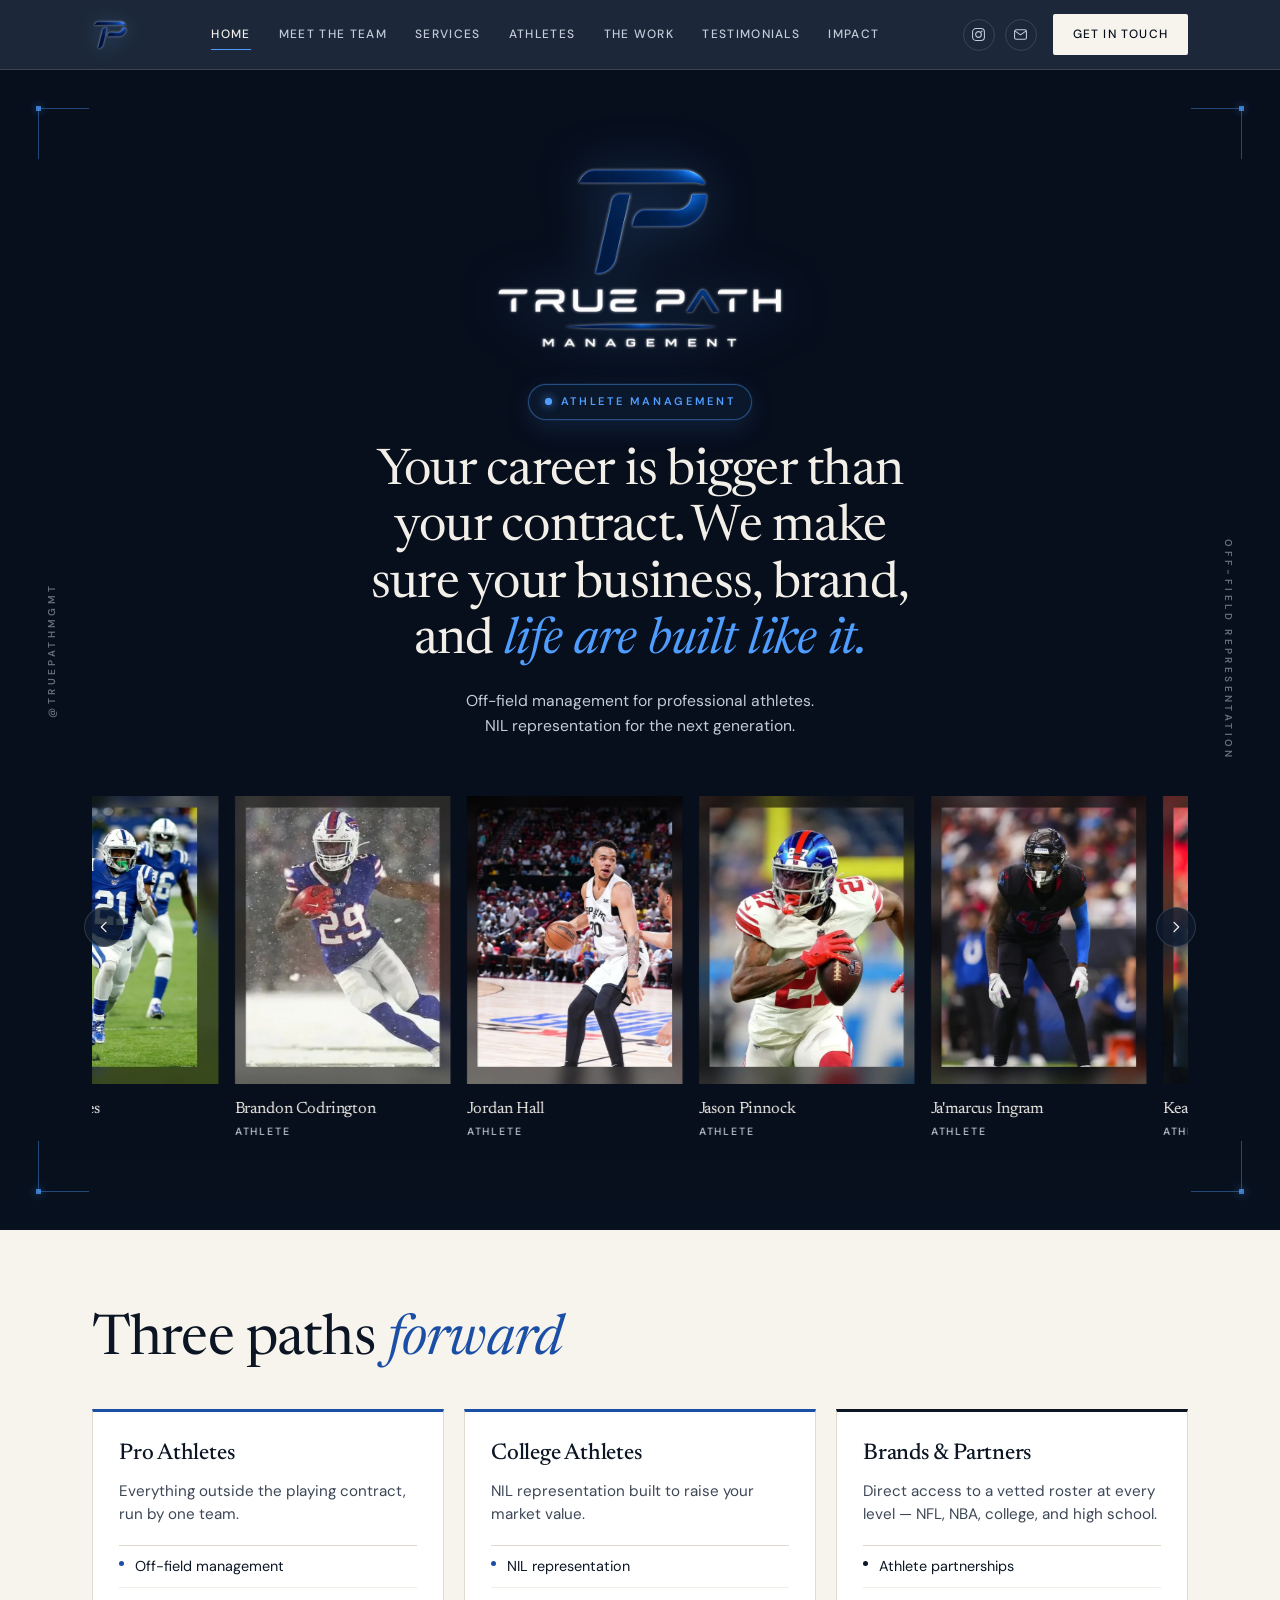
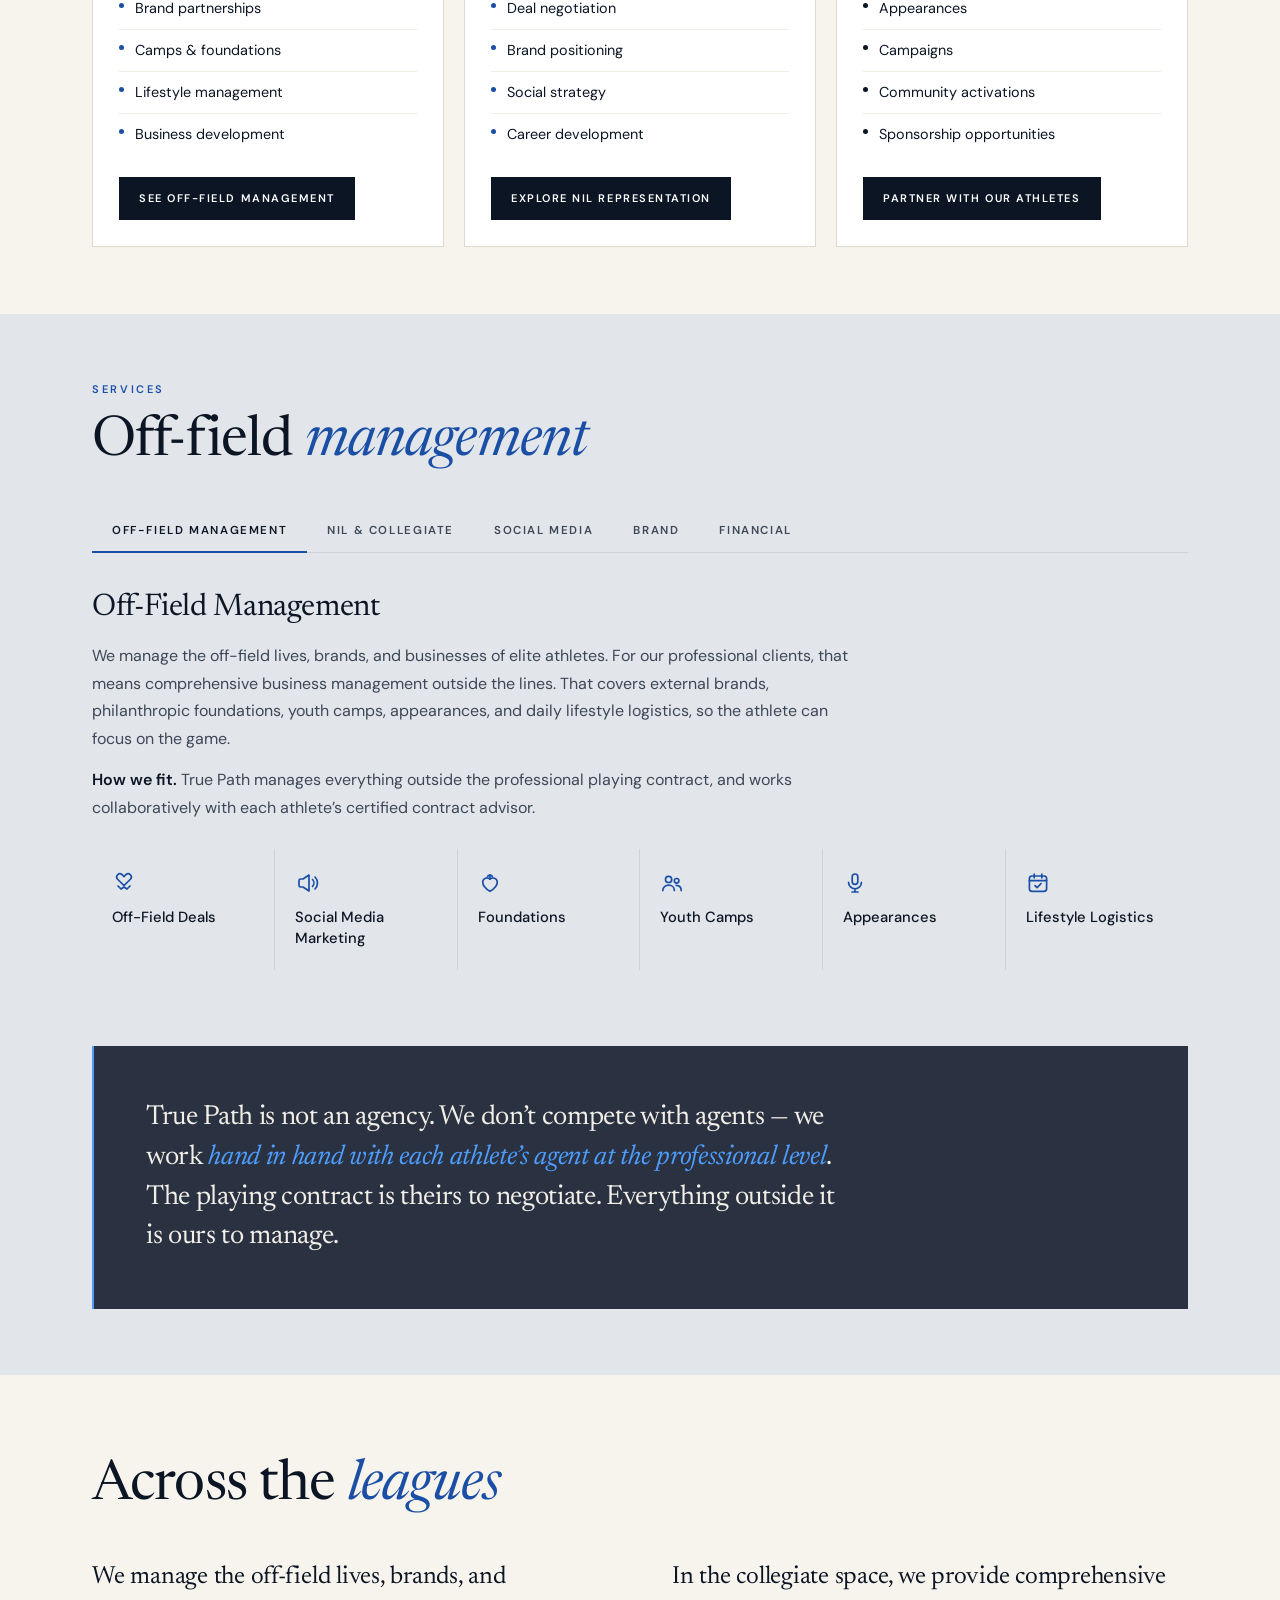
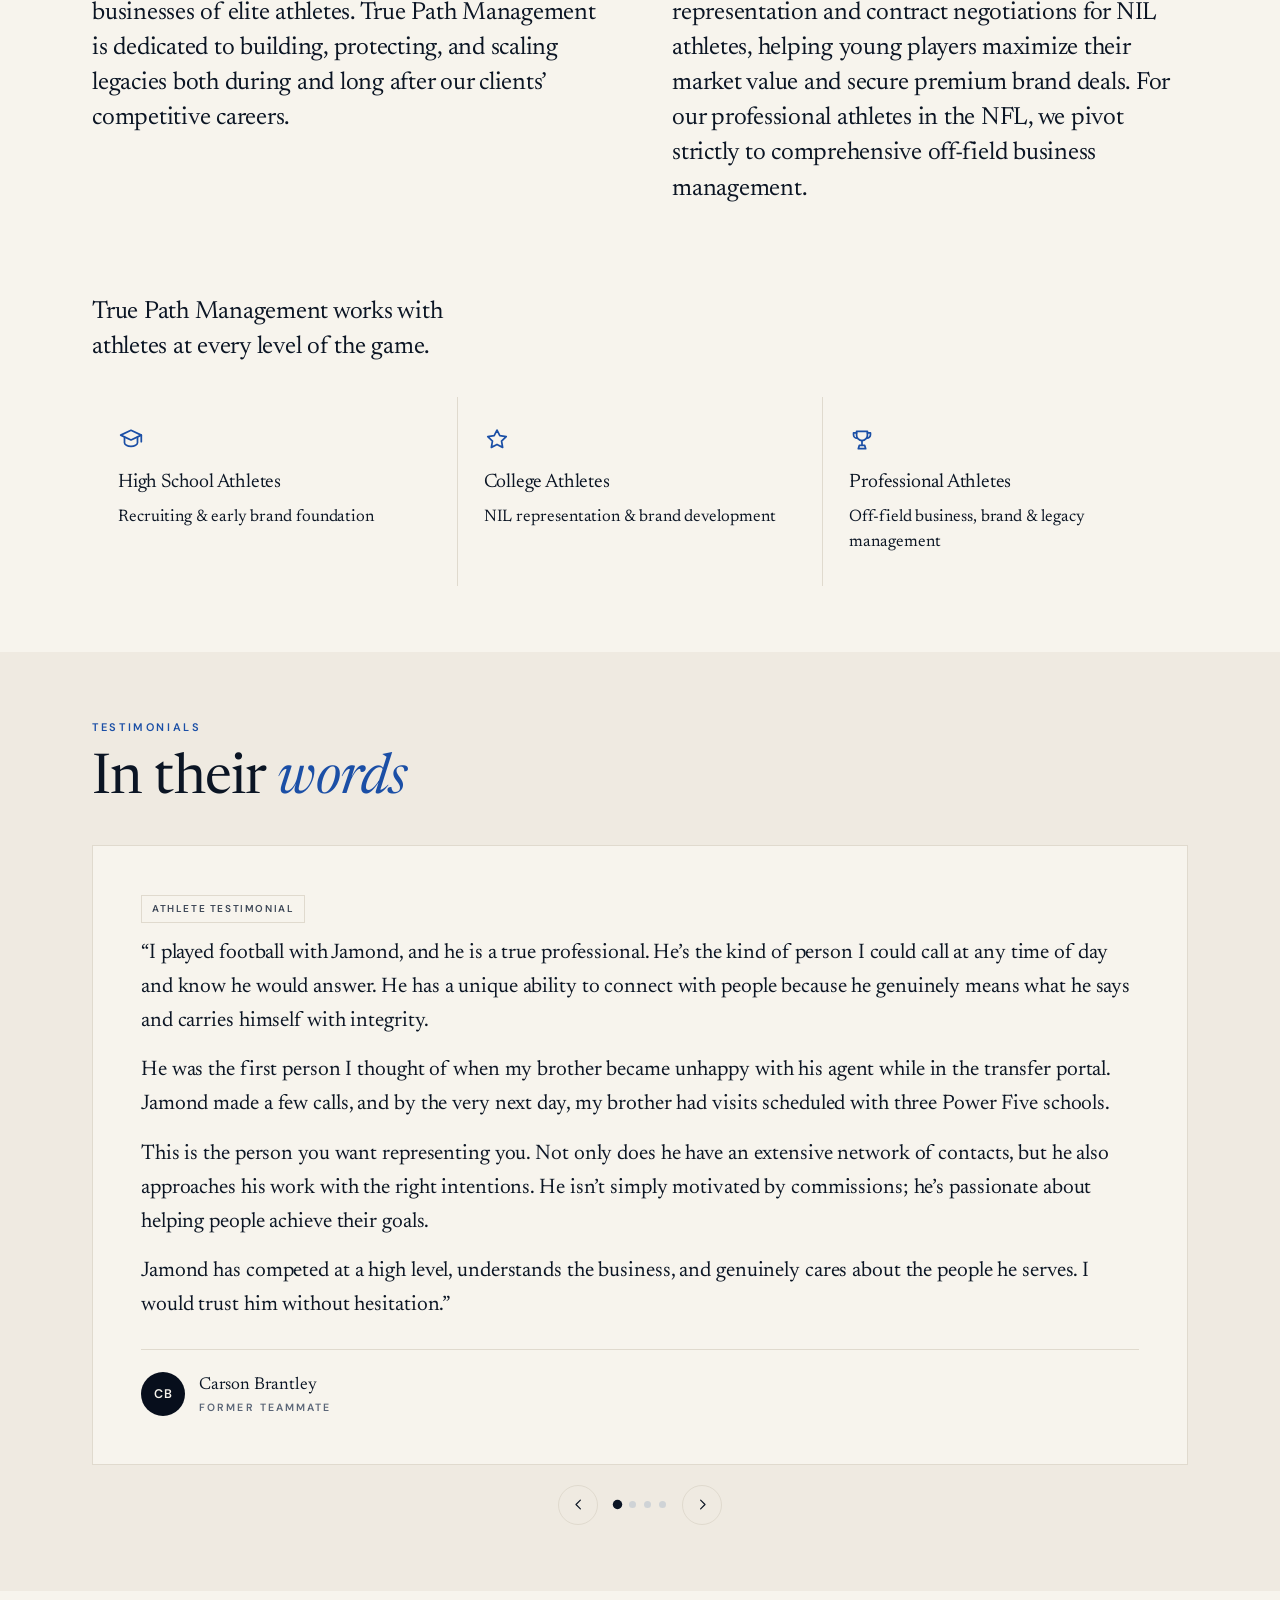
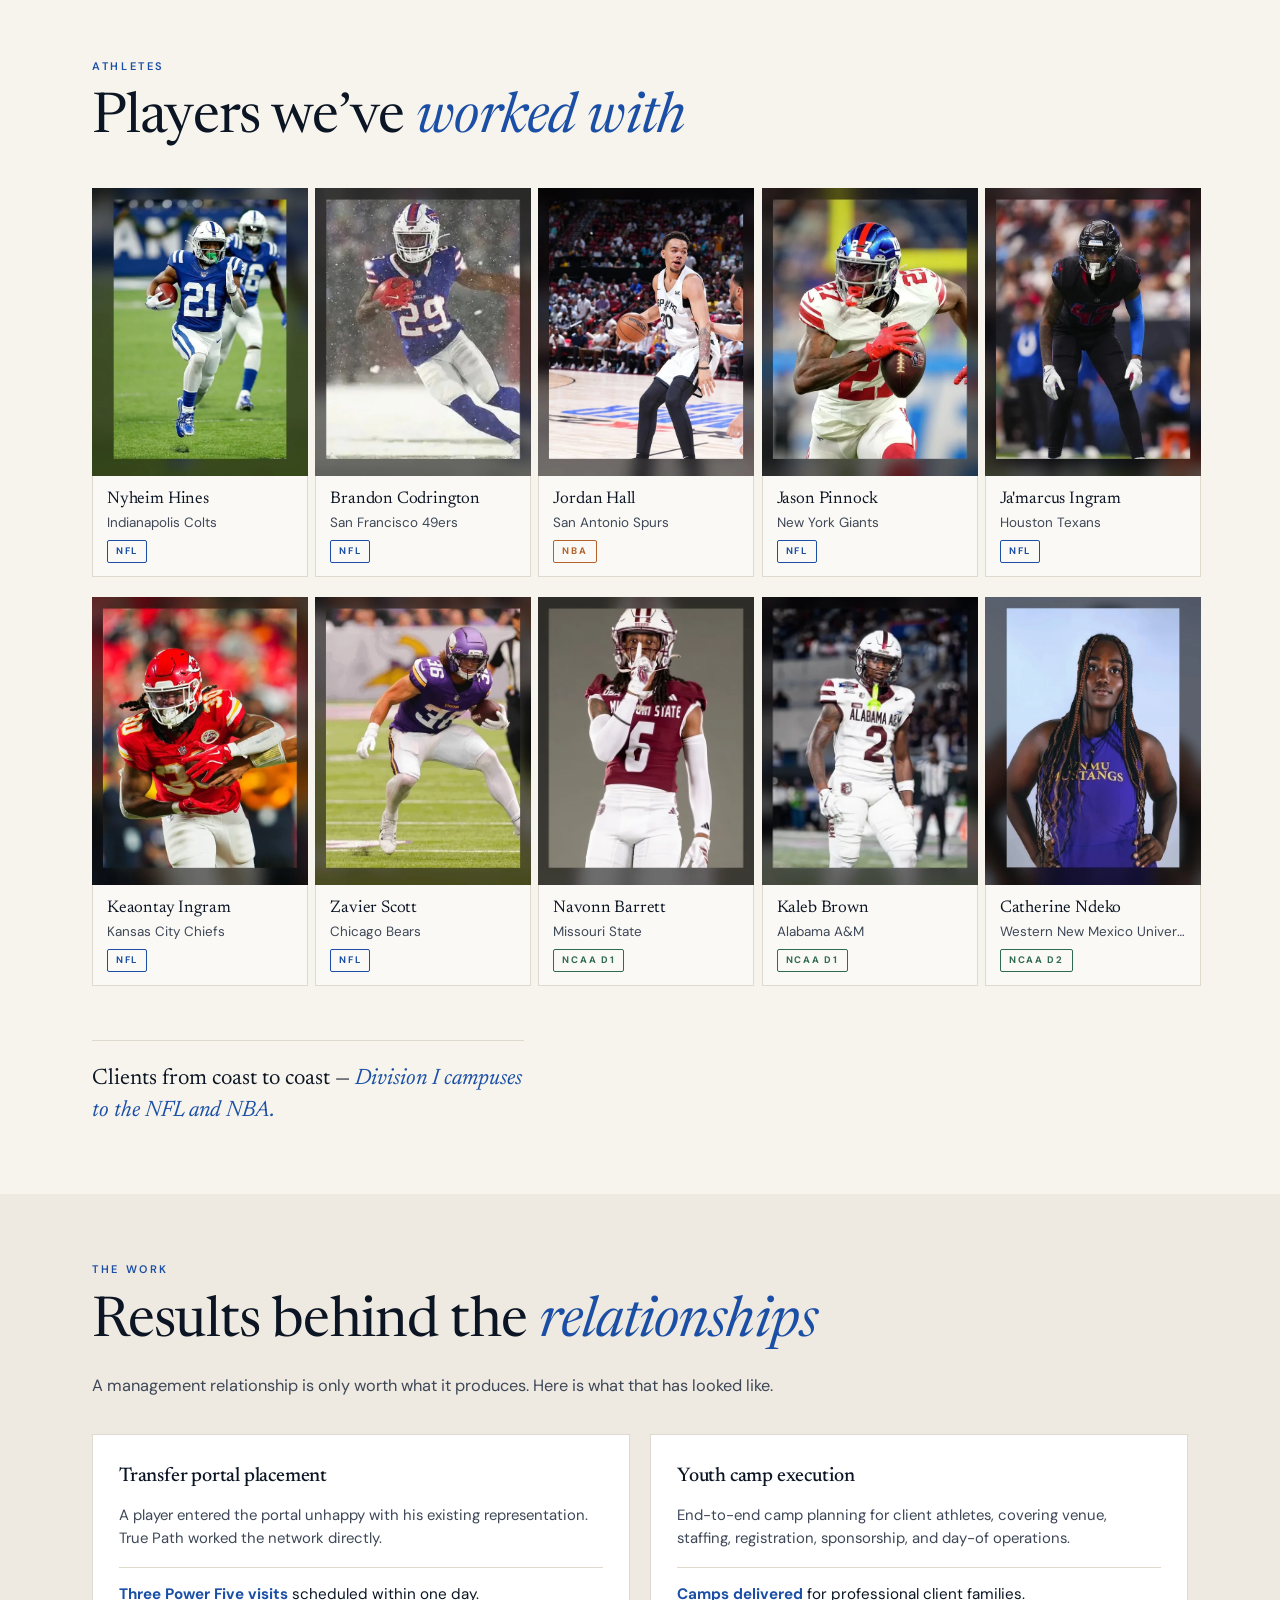
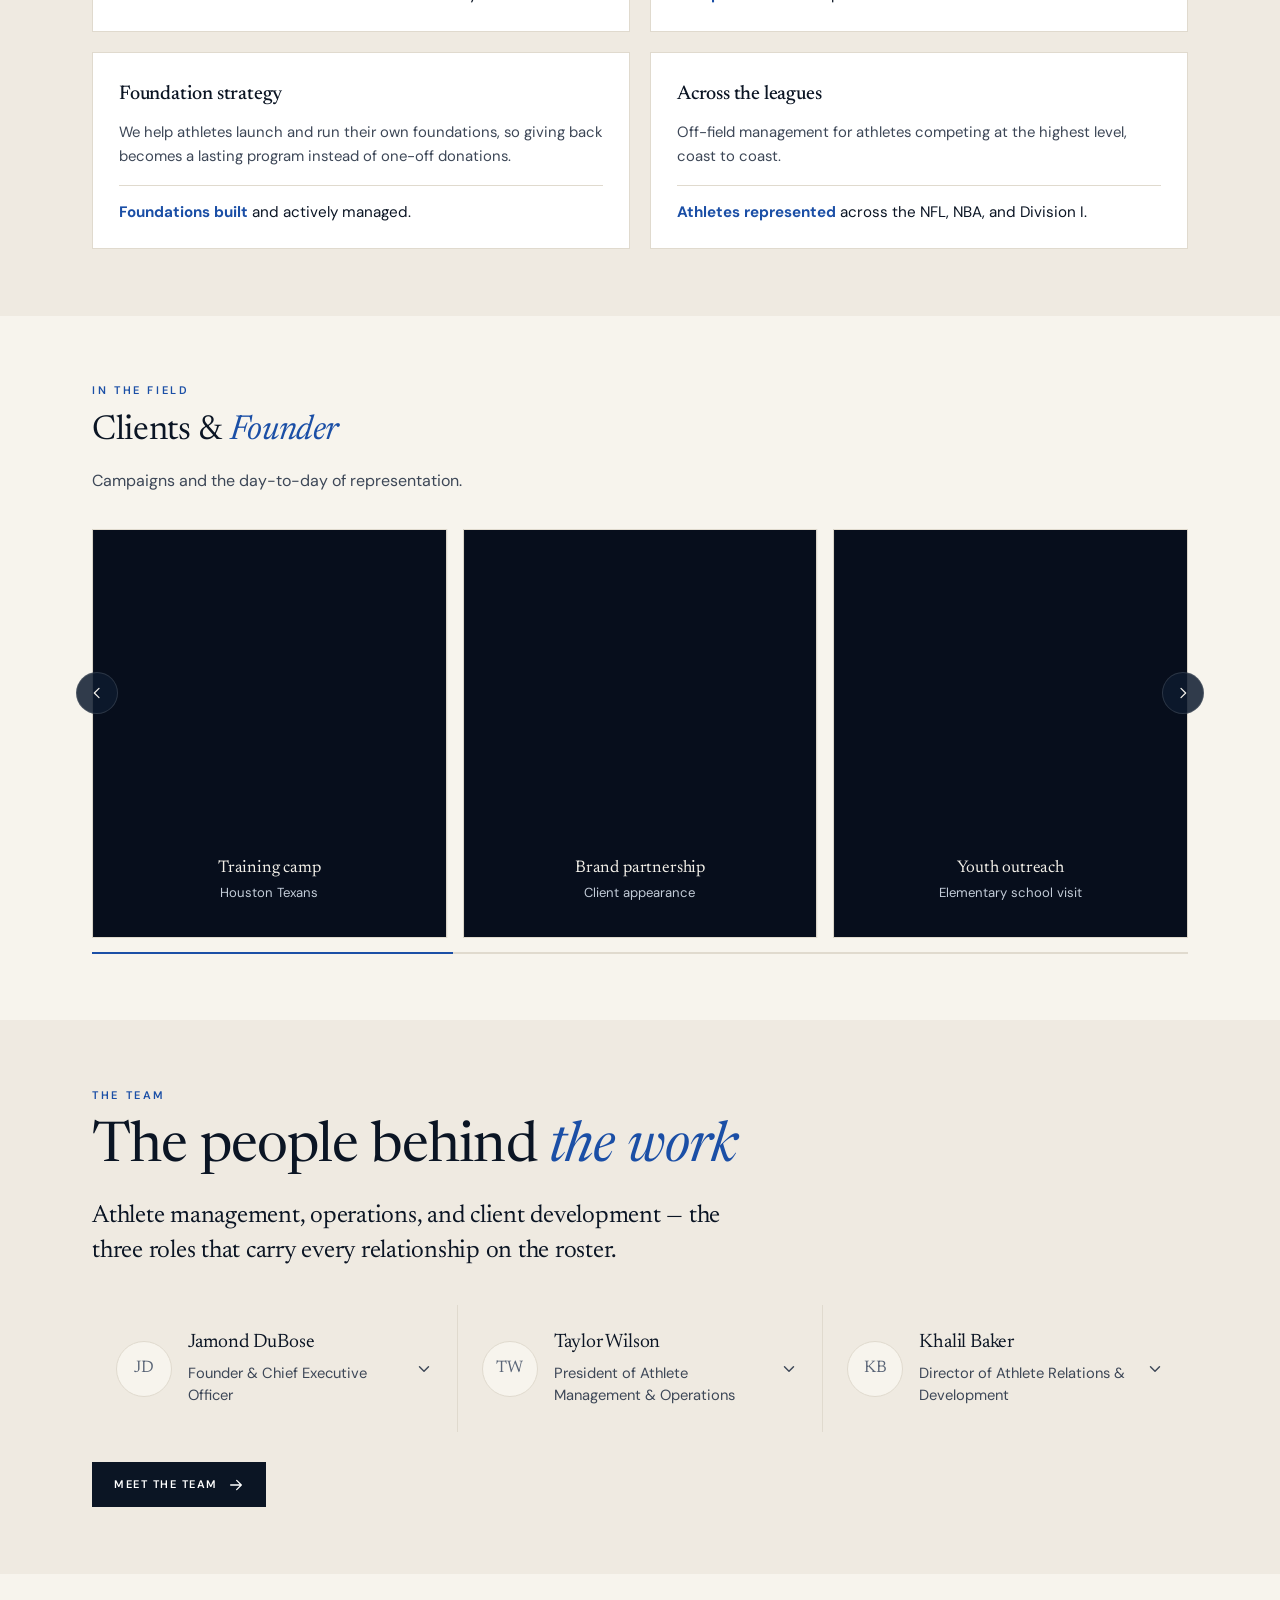
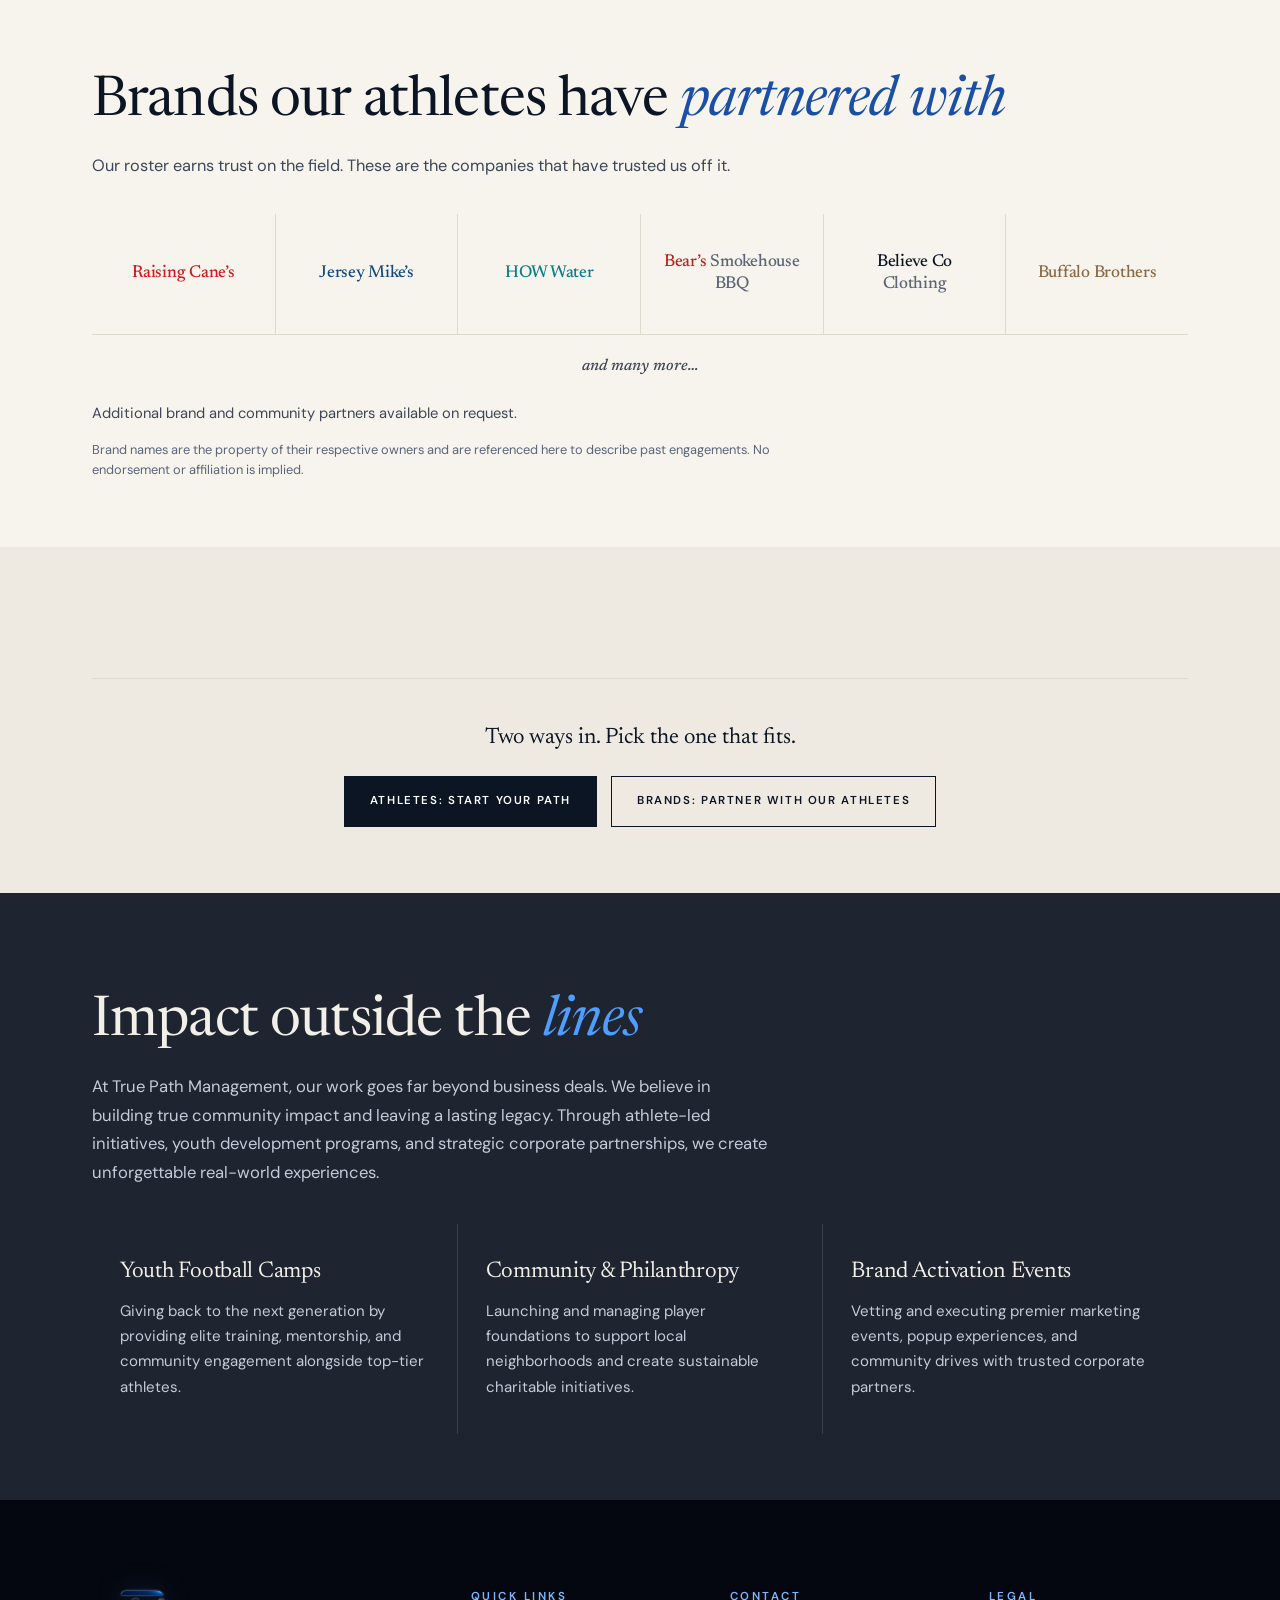
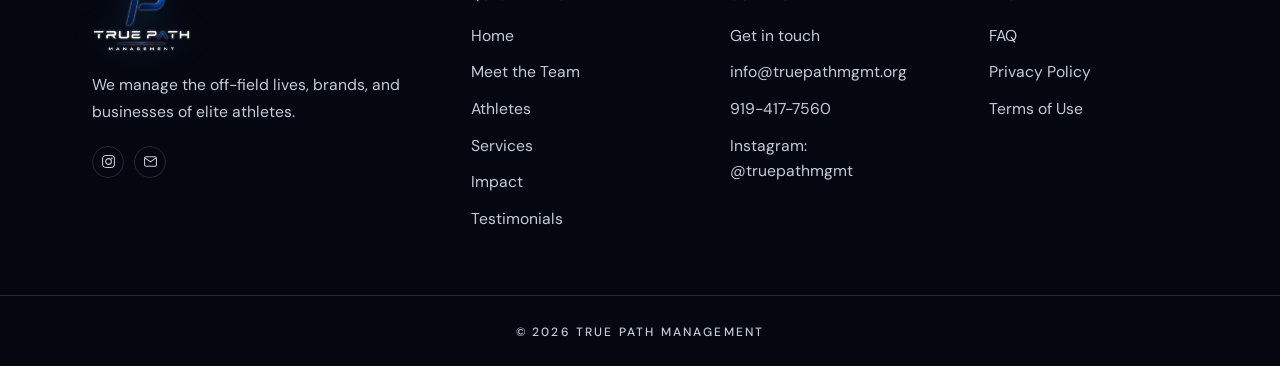
==== commit 52edef05: "Revert index.html to pre-9/17 version" ====
--- a/index.html
+++ b/index.html
@@ -1,3018 +1,1715 @@
-<!DOCTYPE html>
-<html lang="en">
-<head>
-  <meta charset="UTF-8" />
-  <meta name="viewport" content="width=device-width, initial-scale=1.0" />
-  <title>MOCEAN — Rise In Your Environment</title>
-  <meta name="description" content="MOCEAN — Inspiring soul to weather any storm through fitness avenues and community." />
-  <meta http-equiv="X-Content-Type-Options" content="nosniff">
-  <meta http-equiv="X-Frame-Options" content="SAMEORIGIN">
-  <meta http-equiv="Referrer-Policy" content="strict-origin-when-cross-origin">
-  <meta http-equiv="Content-Security-Policy" content="default-src 'self'; script-src 'self' 'unsafe-inline'; style-src 'self' 'unsafe-inline' https://fonts.googleapis.com; font-src https://fonts.gstatic.com; img-src 'self' data:; connect-src 'self' https://api.web3forms.com;">
-  <link rel="preconnect" href="https://fonts.googleapis.com" />
-  <link rel="preconnect" href="https://fonts.gstatic.com" crossorigin />
-  <link rel="preload" as="image" href="images/optimized/wavelogonobg-480w.webp" imagesrcset="images/optimized/wavelogonobg-480w.webp 480w" imagesizes="(max-width: 600px) 200px, 280px" fetchpriority="high" />
-  <link rel="preload" as="image" type="image/avif" href="images/optimized/hero/face2-desktop.avif" imagesrcset="images/optimized/hero/face2-desktop.avif 750w" imagesizes="100vw" fetchpriority="high" />
-  <link href="https://fonts.googleapis.com/css2?family=Bebas+Neue&family=Barlow+Condensed:wght@300;400;600;700&family=Barlow:wght@300;400;500&display=swap" rel="stylesheet" />
-  <style>
-    *, *::before, *::after { margin: 0; padding: 0; box-sizing: border-box; }
-    html { overflow-x: hidden; }
-
-    /* GPU-accelerated section scrolling & image containment */
-    section { will-change: transform; transform: translateZ(0); contain: layout paint; }
-    img, video { max-width: 100%; }
-
-    :root {
-      --ocean-dark:   #07111f;
-      --ocean-mid:    #0d1e35;
-      --ocean-deep:   #0a1628;
-      --ocean-blue:   #1a4a8a;
-      --wave-blue:    #1e6fc0;
-      --cyan:         #00b4d8;
-      --sun-orange:   #f77f00;
-      --sun-gold:     #fcbf49;
-      --white:        #ffffff;
-      --muted:        rgba(255,255,255,0.55);
-      --muted-light:  rgba(255,255,255,0.75);
-      --card-bg:      rgba(255,255,255,0.035);
-      --card-border:  rgba(255,255,255,0.08);
-      --gainz-green:  #1a9e75;
-      --gainz-dark:   #0f6e56;
-    }
-
-    /* ── DESIGN ENHANCEMENT VARS ────── */
-    :root {
-      --neon-glow: rgba(0, 229, 255, 0.15);
-      --neon-glow-strong: rgba(0, 229, 255, 0.4);
-      --deep-teal: #003B4A;
-      --dark-navy: #0A0A1A;
-    }
-
-    html { scroll-behavior: smooth; font-size: 16px; scroll-padding-top: 100px; }
-
-    body {
-      background: var(--ocean-dark);
-      color: var(--white);
-      font-family: 'Barlow', sans-serif;
-      overflow-x: hidden;
-      -webkit-font-smoothing: antialiased;
-    }
-
-    /* ── SCROLLBAR ─────────────────────── */
-    ::-webkit-scrollbar { width: 4px; }
-    ::-webkit-scrollbar-track { background: var(--ocean-dark); }
-    ::-webkit-scrollbar-thumb { background: var(--sun-orange); border-radius: 2px; }
-
-    /* ── NAVBAR ────────────────────────── */
-    nav {
-      position: fixed; top: 0; left: 0; right: 0; z-index: 999;
-      display: flex; align-items: center; justify-content: space-between;
-      padding: 1.1rem 3.5rem;
-      background: rgba(7,17,31,0.82);
-      backdrop-filter: blur(16px);
-      -webkit-backdrop-filter: blur(16px);
-      border-bottom: 3px solid transparent;
-      border-image: linear-gradient(90deg, #1e6fc0, #00b4d8, #fcbf49, #f77f00) 1;
-      transition: padding 0.3s;
-    }
-    nav.scrolled { padding: 0.75rem 3.5rem; }
-
-    /* ── NEON LOGO COMPONENT ───────────── */
-    .neon-logo {
-      display: inline-flex;
-      align-items: center;
-      gap: 0.6rem;
-      text-decoration: none;
-      --neon-cyan: #00E5FF;
-      --neon-teal: #00BCD4;
-      --neon-red: #FF1744;
-    }
-    .neon-logo-icon {
-      flex-shrink: 0;
-      object-fit: contain;
-      animation: neonPulse 3s ease-in-out infinite;
-    }
-    .nav-wave-logo {
-      width: 52px;
-      height: 52px;
-      filter: drop-shadow(0 0 12px rgba(0,180,216,0.6));
-    }
-    .neon-logo-wordmark {
-      font-family: 'Bebas Neue', sans-serif;
-      font-size: 1.9rem;
-      letter-spacing: 5px;
-      color: var(--neon-cyan);
-      text-shadow:
-        0 0 7px rgba(0,229,255,0.8),
-        0 0 20px rgba(0,229,255,0.5),
-        0 0 40px rgba(0,229,255,0.25);
-      animation: neonPulse 3s ease-in-out infinite;
-      line-height: 1;
-    }
-    .neon-logo--footer { display: flex; align-items: center; gap: 0.6rem; text-decoration: none; }
-    .footer-wave-logo { width: 52px; height: 52px; object-fit: contain; filter: drop-shadow(0 0 12px rgba(0,180,216,0.6)); }
-    .neon-logo--footer .neon-logo-wordmark { font-size: 1.4rem; opacity: 0.45; text-shadow: 0 0 7px rgba(0,229,255,0.4); }
-
-    .neon-logo--hero {
-      flex-direction: column;
-      gap: 0.25rem;
-    }
-    .hero-wave-logo {
-      width: clamp(160px, 20vw, 220px);
-      height: auto;
-      filter: drop-shadow(0 0 20px rgba(0,180,216,0.6));
-      margin-bottom: 1.5rem;
-    }
-
-    @keyframes neonPulse {
-      0%, 100% { opacity: 1; }
-      50%  { opacity: 0.85; }
-    }
-
-    /* responsive scaling */
-    @media (max-width: 768px) {
-      .nav-wave-logo { width: 44px; height: 44px; }
-      .footer-wave-logo { width: 44px; height: 44px; }
-      .neon-logo-wordmark { font-size: 1.5rem; letter-spacing: 4px; }
-      .hero-wave-logo { width: clamp(120px, 40vw, 180px); }
-    }
-
-    .nav-links {
-      display: flex; gap: 0; list-style: none; align-items: center;
-    }
-    .nav-links li {
-      display: flex; align-items: center;
-    }
-    .nav-links li + li::before {
-      content: '|';
-      color: var(--sun-gold);
-      font-family: 'Barlow Condensed', sans-serif;
-      font-size: 1rem;
-      margin: 0 0.6rem;
-      opacity: 0.45;
-    }
-    .nav-links a {
-      font-family: 'Barlow Condensed', sans-serif;
-      font-size: 1.22rem;
-      font-weight: 800;
-      letter-spacing: 1.3px;
-      text-transform: uppercase;
-      color: rgba(255,255,255,0.9);
-      text-decoration: none;
-      transition: color 0.25s;
-      white-space: nowrap;
-    }
-    .nav-links a:hover { color: var(--sun-gold); }
-
-    .nav-cta {
-      background: var(--sun-orange);
-      color: #fff;
-      padding: 0.6rem 1.5rem;
-      border-radius: 3px;
-      font-family: 'Barlow Condensed', sans-serif;
-      font-size: 0.98rem;
-      letter-spacing: 1.8px;
-      text-transform: uppercase;
-      text-decoration: none;
-      font-weight: 700;
-      transition: all 0.25s;
-    }
-    .nav-cta:hover { background: var(--sun-gold); color: #000; }
-
-    .nav-hamburger {
-      display: none; flex-direction: column; gap: 5px; cursor: pointer;
-      background: none; border: none; padding: 10px;
-      min-width: 44px; min-height: 44px;
-      align-items: center; justify-content: center;
-    }
-    .nav-hamburger span {
-      display: block; width: 26px; height: 2px;
-      background: var(--muted); border-radius: 2px; transition: all 0.3s;
-    }
-
-    /* ── HERO ───────────────────────────── */
-    .hero {
-      min-height: 100vh;
-      display: flex; flex-direction: column;
-      align-items: center; justify-content: center;
-      position: relative; overflow: hidden;
-      padding: 9rem 2rem 5rem;
-    }
-
-    .hero-slideshow {
-      position: absolute;
-      inset: 0;
-      z-index: 0;
-      background-color: #07111f;
-      overflow: hidden;
-    }
-    .slide {
-      position: absolute;
-      inset: 0;
-      opacity: 0;
-      transition: opacity 1.2s ease-in-out;
-    }
-    .slide.active {
-      opacity: 1;
-    }
-    /* Desktop default: full-bleed cover, blurred backdrop hidden */
-    .slide-bg {
-      display: none;
-    }
-    .slide picture {
-      position: absolute;
-      inset: 0;
-      width: 100%;
-      height: 100%;
-      display: block;
-      z-index: 1;
-    }
-    .slide-img {
-      position: absolute;
-      inset: 0;
-      width: 100%;
-      height: 100%;
-      object-fit: cover;
-      object-position: center 25%;
-      z-index: 1;
-      backface-visibility: hidden;
-      transform: translateZ(0);
-    }
-    /* Per-image face-safe vertical anchor (tuned for these portrait shots) */
-    .slide[data-position="top"]   .slide-img { object-position: center top; }
-    .slide[data-position="high"]  .slide-img { object-position: center 8%; }
-    .slide[data-position="mid"]   .slide-img { object-position: center 20%; }
-    .slide[data-position="low"]   .slide-img { object-position: center 35%; }
-    .slide[data-position="lower"] .slide-img { object-position: center 38%; }
-    .slide::after {
-      content: '';
-      position: absolute;
-      inset: 0;
-      z-index: 2;
-      pointer-events: none;
-      background: linear-gradient(
-        180deg,
-        rgba(7,17,31,0.35) 0%,
-        rgba(7,17,31,0.25) 30%,
-        rgba(7,17,31,0.55) 70%,
-        rgba(7,17,31,0.88) 100%
-      );
-    }
-    .hero-slide-dots {
-      position: absolute;
-      bottom: 120px;
-      left: 50%;
-      transform: translateX(-50%);
-      display: flex;
-      gap: 8px;
-      z-index: 3;
-    }
-    .hero-slide-dots span {
-      width: 6px;
-      height: 6px;
-      border-radius: 50%;
-      background: rgba(255,255,255,0.3);
-      cursor: pointer;
-      transition: all 0.3s;
-      display: block;
-      position: relative;
-    }
-
-    .hero-slide-dots span.active {
-      background: var(--sun-gold);
-      width: 20px;
-      border-radius: 3px;
-    }
-
-    /* Animated particles */
-    .particles {
-      position: absolute; inset: 0; z-index: 0; overflow: hidden;
-    }
-    .particle {
-      position: absolute;
-      width: 2px; height: 2px;
-      border-radius: 50%;
-      background: var(--cyan);
-      opacity: 0;
-      animation: floatUp linear infinite;
-    }
-
-    @keyframes floatUp {
-      0%   { transform: translateY(100vh) translateX(0); opacity: 0; }
-      10%  { opacity: 0.6; }
-      90%  { opacity: 0.2; }
-      100% { transform: translateY(-10vh) translateX(30px); opacity: 0; }
-    }
-
-    /* Wave SVG bottom */
-    .hero-wave {
-      position: absolute; bottom: -2px; left: 0; right: 0; z-index: 1;
-    }
-
-    .hero-content { position: relative; z-index: 2; text-align: center; }
-
-    .hero-eyebrow {
-      display: inline-block;
-      font-family: 'Barlow Condensed', sans-serif;
-      font-size: 1.1rem;
-      font-weight: 700;
-      letter-spacing: 4px;
-      text-transform: uppercase;
-      color: var(--sun-gold);
-      margin-bottom: 1.8rem;
-      opacity: 0;
-      animation: fadeUp 0.8s 0.2s ease forwards;
-    }
-
-    .hero-title {
-      font-family: 'Bebas Neue', sans-serif;
-      font-size: clamp(5.5rem, 15vw, 11rem);
-      line-height: 0.88;
-      letter-spacing: 8px;
-      opacity: 0;
-      animation: fadeUp 0.9s 0.4s ease forwards;
-    }
-    .hero-title .mo  { color: var(--white); }
-    .hero-title .cean { color: var(--sun-orange); }
-
-    .hero-rule {
-      width: 50px; height: 2px;
-      background: linear-gradient(90deg, var(--sun-orange), var(--sun-gold));
-      margin: 2rem auto;
-      opacity: 0;
-      animation: fadeUp 0.7s 0.6s ease forwards;
-    }
-
-    .hero-sub {
-      font-size: clamp(1rem, 1.8vw, 1.2rem);
-      color: var(--muted);
-      max-width: 520px;
-      margin: 0 auto;
-      line-height: 1.75;
-      font-weight: 300;
-      opacity: 0;
-      animation: fadeUp 0.8s 0.75s ease forwards;
-    }    .pill {
-      padding: 0.48rem 1.3rem;
-      border-radius: 100px;
-      border: 1px solid rgba(255,255,255,0.12);
-      font-family: 'Barlow Condensed', sans-serif;
-      font-size: 0.72rem;
-      letter-spacing: 2.5px;
-      text-transform: uppercase;
-      color: var(--muted);
-      cursor: pointer; transition: all 0.25s;
-      text-decoration: none;
-    }
-    .pill:hover, .pill.active {
-      border-color: var(--sun-gold);
-      color: var(--sun-gold);
-      background: rgba(252,191,73,0.07);
-    }
-
-    .hero-scroll {
-      margin-top: 4.5rem;
-      display: flex; flex-direction: column; align-items: center; gap: 0.5rem;
-      opacity: 0;
-      animation: fadeUp 0.8s 1.1s ease forwards;
-    }
-    .scroll-line {
-      width: 1px; height: 44px;
-      background: linear-gradient(180deg, var(--sun-gold), transparent);
-      animation: pulse 2.2s ease-in-out infinite;
-    }
-    .scroll-label {
-      font-family: 'Barlow Condensed', sans-serif;
-      font-size: 0.65rem; letter-spacing: 3px;
-      text-transform: uppercase; color: var(--muted);
-    }
-
-    @keyframes pulse {
-      0%, 100% { opacity: 0.3; }
-      50% { opacity: 1; }
-    }
-    @keyframes fadeUp {
-      from { opacity: 0; transform: translateY(24px); }
-      to   { opacity: 1; transform: translateY(0); }
-    }
-
-    /* ── SECTION BASE ──────────────────── */
-    section { padding: 5rem 2rem; position: relative; }
-    .container { max-width: 1300px; max-width: 100%; padding: 0 1.25rem; margin: 0 auto; text-align: center; }
-    @media (min-width: 769px) { .container { max-width: 1300px; } }
-
-    .s-label {
-      font-family: 'Barlow Condensed', sans-serif;
-      font-size: 1rem; letter-spacing: 5px;
-      text-transform: uppercase; color: var(--sun-gold);
-      margin-bottom: 1rem;
-      text-align: center;
-    }
-    .s-title {
-      font-family: 'Bebas Neue', sans-serif;
-      font-size: clamp(2.4rem, 5vw, 3.8rem);
-      letter-spacing: 3px; line-height: 1;
-      margin-bottom: 1.5rem;
-      display: inline-block;
-      text-align: center;
-      padding-bottom: 0.5rem;
-      border-bottom: 3px solid;
-      border-image: linear-gradient(90deg, #1e6fc0, #00b4d8, #fcbf49, #f77f00) 1;
-    }
-    .s-body {
-      font-size: 1.02rem; color: var(--muted);
-      line-height: 1.85; font-weight: 300;
-      text-align: center;
-      max-width: 700px; margin-left: auto; margin-right: auto;
-    }
-
-    /* .ocean-rule removed — decorative dividers eliminated */
-
-    /* ── MISSION ──────────────────────── */
-    .mission { background: var(--ocean-mid); }.stat-card:hover { transform: translateY(-6px); border-color: rgba(252,191,73,0.55); box-shadow: 0 0 25px rgba(252,191,73,0.1); }.btn-primary {
-      display: inline-block;
-      background: var(--sun-orange); color: #fff;
-      padding: 0.85rem 2rem; border-radius: 3px;
-      font-family: 'Barlow Condensed', sans-serif;
-      font-size: 0.85rem; letter-spacing: 2.5px;
-      text-transform: uppercase; text-decoration: none;
-      font-weight: 700; border: none; cursor: pointer;
-      transition: all 0.25s; margin-top: 2rem;
-    }
-    .btn-primary:hover { background: var(--sun-gold); color: #000; transform: translateY(-2px); }    .btn-outline:hover { border-color: var(--sun-gold); color: var(--sun-gold); transform: translateY(-2px); }
-
-    /* ── BRANDS ───────────────────────── */
-    .brands { background: var(--ocean-dark); }.brand-card:hover { transform: translateY(-6px); border-color: rgba(252,191,73,0.55); box-shadow: 0 0 25px rgba(252,191,73,0.1); }.mocean-card  .brand-name span { color: var(--cyan); }
-    .gainz-card   .brand-name span { color: var(--gainz-green); }
-    .avenues-card .brand-name span { color: var(--sun-orange); }.brand-card:hover .arrow-btn { background: var(--sun-orange); border-color: var(--sun-orange); color: #fff; }
-
-    /* ── MOGAINZ SPOTLIGHT ─────────────── */
-    .gainz-section { background: var(--ocean-mid); }.feature-list li {
-      display: flex; align-items: flex-start; gap: 1rem;
-      font-size: 0.95rem; color: var(--muted-light); line-height: 1.6; font-weight: 300;
-    }    .gainz-visual {
-      background: var(--card-bg); border: 1px solid var(--card-border);
-      border-radius: 16px; padding: 2.5rem;
-      display: flex; flex-direction: column; gap: 1.2rem;
-    }    .stat-row:last-child { border-bottom: none; padding-bottom: 0; }/* ── MOAVENUES SPOTLIGHT ───────────── */
-    .avenues-section { background: var(--ocean-dark); }.av-card:hover { transform: translateY(-6px); border-color: rgba(252,191,73,0.55); box-shadow: 0 0 25px rgba(252,191,73,0.1); }/* ── CTA ──────────────────────────── */
-    .cta-section {
-      background: var(--ocean-mid); text-align: center;
-      padding: 5rem 2rem; position: relative; overflow: hidden;
-    }/* ── FOOTER ───────────────────────── */
-    footer {
-      background: #04090f;
-      padding: 3rem 3.5rem;
-      border-top: 1px solid rgba(255,255,255,0.04);
-    }
-    .footer-inner {
-      max-width: 1100px; margin: 0 auto;
-      display: flex; align-items: center; justify-content: space-between;
-      flex-wrap: wrap; gap: 1.5rem;
-    }
-    /* footer logo now uses .neon-logo--footer */
-    .footer-brands {
-      display: flex; gap: 2rem;
-      font-family: 'Barlow Condensed', sans-serif;
-      font-size: 0.72rem; letter-spacing: 2px;
-      text-transform: uppercase; color: rgba(255,255,255,0.3);
-    }
-    .footer-copy {
-      font-size: 0.72rem; color: rgba(255,255,255,0.2);
-    }
-
-    /* ── WHO ARE WE ────────────────────── */
-    .founders-section { background: var(--ocean-mid); }.founder-card:hover { transform: translateY(-6px); border-color: rgba(252,191,73,0.55); box-shadow: 0 0 25px rgba(252,191,73,0.1); }/* ── FOUNDERS STATS ───────────────── */
-    .founders-stats-section { background: var(--ocean-dark); }
-    .founders-stats-grid { display: grid; grid-template-columns: 1fr 1fr; gap: 2rem; margin-top: 3rem; }
-    .fs-card {
-      background: var(--card-bg); border: 1px solid var(--card-border);
-      border-radius: 16px; padding: 2.2rem; text-align: left;
-      transition: border-color 0.3s ease, box-shadow 0.3s ease, transform 0.3s ease;
-    }
-    .fs-card:hover { transform: translateY(-6px); border-color: rgba(252,191,73,0.55); box-shadow: 0 0 25px rgba(252,191,73,0.1); }/* ── CONTACT FORM ──────────────────── */
-    .contact-form { max-width: 760px; margin: 2.5rem auto 0; text-align: left; }
-    .form-grid { display: grid; grid-template-columns: 1fr 1fr; gap: 1.2rem; }
-    .form-full { grid-column: 1 / -1; }
-    .form-group { display: flex; flex-direction: column; gap: 0.4rem; }
-    .form-group label { font-family: 'Barlow Condensed', sans-serif; font-size: 0.72rem; letter-spacing: 2px; text-transform: uppercase; color: var(--muted); }
-    .form-group input,
-    .form-group select,
-    .form-group textarea {
-      background: rgba(255,255,255,0.05); border: 1px solid rgba(255,255,255,0.12);
-      color: #fff; padding: 0.9rem 1.2rem; border-radius: 4px;
-      font-family: 'Barlow', sans-serif; font-size: 0.95rem;
-      width: 100%; outline: none; transition: border-color 0.25s;
-      -webkit-appearance: none; appearance: none;
-    }
-    .form-group select { cursor: pointer; }
-    .form-group input:focus,
-    .form-group select:focus,
-    .form-group textarea:focus { border-color: var(--sun-gold); }
-    .form-group textarea { resize: vertical; min-height: 130px; }
-    .form-group input::placeholder,
-    .form-group textarea::placeholder { color: rgba(255,255,255,0.3); }
-    .btn-submit {
-      width: 100%; padding: 1rem; background: var(--sun-orange);
-      color: #fff; border: none; border-radius: 4px; cursor: pointer;
-      font-family: 'Barlow Condensed', sans-serif; font-size: 1rem;
-      letter-spacing: 3px; text-transform: uppercase; font-weight: 700;
-      transition: background 0.25s, transform 0.2s;
-      margin-top: 0.5rem;
-    }
-    .btn-submit:hover { background: var(--sun-gold); color: #000; transform: translateY(-2px); }
-
-    /* ── MOAVENUES RENTAL SECTION ────── */
-    .rental-section { background: var(--ocean-dark); }
-    .rental-grid { display: grid; grid-template-columns: 1fr 1fr; gap: 3rem; margin-top: 3rem; }
-    .rental-card {
-      background: var(--card-bg); border: 1px solid var(--card-border);
-      border-radius: 16px; overflow: hidden;
-      transition: border-color 0.3s ease, box-shadow 0.3s ease, transform 0.3s ease;
-    }
-    .rental-card:hover { transform: translateY(-4px); border-color: rgba(247,127,0,0.4); box-shadow: 0 0 25px rgba(247,127,0,0.08); }
-    .rental-card-body { padding: 2rem; text-align: left; }
-    .rental-card-title {
-      font-family: 'Bebas Neue', sans-serif;
-      font-size: 1.8rem; letter-spacing: 3px; margin-bottom: 0.5rem;
-    }.rental-slide.active { opacity: 1; }
-    .rental-slide img { width: 100%; height: 100%; object-fit: cover; }
-    .slideshow-dots {
-      display: flex; gap: 6px; justify-content: center; margin-top: 0.75rem;
-    }
-    .slideshow-dots span {
-      width: 6px; height: 6px; border-radius: 50%;
-      background: rgba(255,255,255,0.2); cursor: pointer; transition: all 0.3s;
-    }
-    .slideshow-dots span.active { background: var(--sun-orange); width: 18px; border-radius: 3px; }
-    .rental-cta-group { display: flex; flex-wrap: wrap; gap: 1rem; margin-top: 1.5rem; }
-    .rental-mission {
-      position: relative;
-      background: linear-gradient(135deg, rgba(201,168,76,0.06), rgba(0,201,200,0.04));
-      border: none;
-      border-left: 4px solid #C9A84C;
-      border-radius: 0 16px 16px 0;
-      padding: 3rem 3rem 3rem 2.5rem;
-      margin-top: 2.5rem;
-      overflow: hidden;
-      box-shadow: 0 0 40px rgba(201,168,76,0.08), inset 0 0 60px rgba(0,201,200,0.03);
-    }
-    .rental-mission::before,
-    .rental-mission::after {
-      position: absolute;
-      font-family: 'Bebas Neue', sans-serif;
-      font-size: 8rem;
-      line-height: 1;
-      background: linear-gradient(180deg, var(--sun-gold), var(--cyan));
-      -webkit-background-clip: text;
-      -webkit-text-fill-color: transparent;
-      background-clip: text;
-      pointer-events: none;
-      z-index: 0;
-    }
-    .rental-mission::before {
-      content: '\201C';
-      top: -0.2rem;
-      left: 1rem;
-    }
-    .rental-mission::after {
-      content: '\201D';
-      bottom: -1.5rem;
-      right: 1rem;
-    }
-    .rental-mission-line1 {
-      font-family: 'Barlow Condensed', sans-serif;
-      font-size: clamp(1.4rem, 3vw, 2.2rem);
-      font-weight: 600;
-      letter-spacing: 0.5px;
-      line-height: 1.4;
-      color: #fff;
-      position: relative;
-      z-index: 1;
-      margin-bottom: 0.75rem;
-    }
-    .rental-mission-line2 {
-      font-family: 'Barlow Condensed', sans-serif;
-      font-size: clamp(1.3rem, 2.8vw, 2rem);
-      font-weight: 300;
-      font-style: italic;
-      letter-spacing: 0.5px;
-      line-height: 1.5;
-      color: rgba(255,255,255,0.8);
-      position: relative;
-      z-index: 1;
-    }
-    .rental-mission .gradient-word {
-      background: linear-gradient(90deg, #C9A84C, #00C9C8);
-      -webkit-background-clip: text;
-      -webkit-text-fill-color: transparent;
-      background-clip: text;
-      font-weight: 700;
-      font-style: normal;
-    }
-    @media (max-width: 768px) {
-      .rental-mission {
-        padding: 2.5rem 2rem 2.5rem 2rem;
+<!doctype html>
+<html lang="en"><head>
+<meta charset="utf-8"><meta name="viewport" content="width=device-width, initial-scale=1, viewport-fit=cover">
+<meta name="description" content="True Path Management. We manage the off-field lives, brands, and businesses of elite athletes. NIL representation for collegiate athletes; off-field business management for professionals, working alongside their certified contract agents.">
+<link rel="icon" href="images/e209f55f-7d2d-44d3-a719-936151845a15.png?v=4" type="image/png">
+<link rel="apple-touch-icon" href="images/e209f55f-7d2d-44d3-a719-936151845a15.png?v=4">
+<meta property="og:type" content="website">
+<meta property="og:title" content="True Path Management | Off-Field Athlete Management"><meta property="og:image" content="https://truepathmanagement.com/images/og-share.jpg?v=1"><meta property="og:image:secure_url" content="https://truepathmanagement.com/images/og-share.jpg?v=1"><meta property="og:image:type" content="image/jpeg"><meta property="og:image:width" content="1200"><meta property="og:image:height" content="630"><meta property="og:image:alt" content="True Path Management"><meta name="twitter:image" content="https://truepathmanagement.com/images/og-share.jpg?v=1">
+<meta property="og:description" content="We manage the off-field lives, brands, and businesses of elite athletes, collaborating directly with certified contract agents.">
+
+
+<meta property="og:site_name" content="True Path Management">
+<meta property="og:url" content="https://truepathmanagement.com/">
+<link rel="canonical" href="https://truepathmanagement.com/">
+<meta name="twitter:card" content="summary_large_image">
+<link rel="preload" as="image" href="images/49c34cde-c533-43f5-a181-22f49176719c.webp?v=4" fetchpriority="high">
+<title>True Path Management | Off-Field Athlete Management</title><meta name="theme-color" content="#070E1C">
+<link rel="preconnect" href="https://fonts.googleapis.com"><link rel="preconnect" href="https://fonts.gstatic.com" crossorigin>
+<link href="https://fonts.googleapis.com/css2?family=Newsreader:ital,opsz,wght@0,6..72,300..700;1,6..72,300..700&family=DM+Sans:wght@400;500;600;700&display=swap" rel="stylesheet">
+<style>
+  :root{
+    /* Descent: navy -> cream -> cream-deep -> light gray -> graphite -> navy */
+    --navy:#070E1C; --navy-deep:#04070F; --navy-soft:#16223A;
+    --cream:#F7F4ED; --cream-deep:#EFEAE1;
+    --gray-light:#E2E6EB; --graphite:#1F2530; --graphite-soft:#2A3140;
+    --accent:#1B4FA6; --accent-light:#4E9DFF;
+    --ink:#0B1524; --slate:#3D4757; --slate-soft:#5A6577;
+    --on-dark:#F2EFE8; --on-dark-mute:#C3CCD8;
+    --line-dark:rgba(242,239,232,.14); --line-light:#E0DACE; --line-gray:#CFD3D6;
+    --display:"Newsreader",Georgia,serif;
+    --sans:"DM Sans",system-ui,-apple-system,sans-serif;
+    --maxw:1200px;
+    --lvl-type:clamp(1.25rem,2.1vw,1.55rem);
+    --ease:cubic-bezier(.22,.61,.36,1);
+  }
+  *{margin:0;padding:0;box-sizing:border-box}
+  html{-webkit-text-size-adjust:100%;scroll-behavior:smooth;scroll-padding-top:74px}
+  body{background:var(--cream);color:var(--ink);font-family:var(--sans);line-height:1.6;font-weight:400;
+       -webkit-font-smoothing:antialiased;text-rendering:optimizeLegibility;overflow-x:hidden}
+  img{max-width:100%;display:block}
+  a{color:inherit}
+  ::selection{background:var(--accent);color:#fff}
+
+  .wrap{max-width:var(--maxw);margin:0 auto;padding:0 clamp(20px,5vw,52px)}
+
+  /* ---------- Type system ---------- */
+  .eyebrow{font-family:var(--sans);font-size:11px;font-weight:600;letter-spacing:.24em;
+           text-transform:uppercase;color:var(--accent)}
+  .sec-h{font-family:var(--display);font-weight:400;letter-spacing:-.015em;line-height:1.08;
+         font-size:clamp(2rem,4.6vw,3.5rem);margin:14px 0 0}
+  .sub-h{font-family:var(--display);font-weight:400;letter-spacing:-.01em;line-height:1.15;
+         font-size:clamp(1.5rem,2.9vw,2.15rem);margin:12px 0 0}
+  .accent{font-style:italic;color:var(--accent)}
+  .lede{font-size:clamp(1rem,1.3vw,1.12rem);color:var(--slate);max-width:62ch;margin-top:20px;line-height:1.72}
+
+  /* ---------- Section bands ---------- */
+  .sec{padding:clamp(56px,5.2vw,84px) 0;position:relative}
+  .band-cream{background:var(--cream)}
+  .band-cream-deep{background:var(--cream-deep)}
+  .band-gray{background:var(--gray-light)}
+  .band-graphite{background:var(--graphite);color:var(--on-dark)}
+  .band-graphite .sec-h,.band-graphite .sub-h{color:var(--on-dark)}
+  .band-graphite .lede{color:var(--on-dark-mute)}
+  .band-graphite .eyebrow{color:var(--accent-light)}
+  .band-graphite .accent{color:var(--accent-light)}
+  .pad-tight{padding-top:0}
+
+  /* ---------- Scroll progress ---------- */
+  .scroll-prog{position:fixed;top:0;left:0;height:2px;width:0;background:var(--accent);
+               z-index:90;pointer-events:none;transition:width .1s linear}
+
+  /* ---------- Nav ---------- */
+  nav{position:sticky;top:0;z-index:80;background:rgba(14,27,46,.94);
+      backdrop-filter:blur(14px);-webkit-backdrop-filter:blur(14px);
+      border-bottom:1px solid var(--line-dark)}
+  .nav-in{max-width:var(--maxw);margin:0 auto;padding:14px clamp(20px,5vw,52px);
+          display:flex;align-items:center;justify-content:space-between;gap:24px}
+  .nav-logo{height:36px;width:auto;
+            filter:drop-shadow(0 0 1px rgba(255,255,255,.55)) drop-shadow(0 2px 10px rgba(78,157,255,.3))}
+  .tabs-nav{display:flex;align-items:center;gap:clamp(16px,2.2vw,30px)}
+  .tab-link{font-size:12px;font-weight:500;letter-spacing:.11em;text-transform:uppercase;
+            color:var(--on-dark-mute);text-decoration:none;padding:6px 0;position:relative;
+            transition:color .25s var(--ease)}
+  .tab-link:hover,.tab-link.active{color:var(--on-dark)}
+  .tab-link::after{content:"";position:absolute;left:0;right:0;bottom:0;height:1px;
+                   background:var(--accent-light);transform:scaleX(0);transform-origin:left;
+                   transition:transform .3s var(--ease)}
+  .tab-link:hover::after,.tab-link.active::after{transform:scaleX(1)}
+  .nav-right{display:flex;align-items:center;gap:16px}
+  .nav-social{display:flex;gap:10px}
+  .soc-ico{width:32px;height:32px;display:grid;place-items:center;border-radius:50%;
+           border:1px solid var(--line-dark);color:var(--on-dark-mute);
+           transition:all .25s var(--ease)}
+  .soc-ico svg{width:15px;height:15px}
+  .soc-ico:hover{color:var(--navy);background:var(--accent-light);border-color:var(--accent-light)}
+  .nav-cta{font-size:12px;font-weight:500;letter-spacing:.1em;text-transform:uppercase;
+           text-decoration:none;color:var(--navy);background:var(--cream);
+           padding:11px 20px;border-radius:2px;transition:all .25s var(--ease);white-space:nowrap}
+  .nav-cta:hover{background:var(--accent-light)}
+  .nav-toggle{display:none;background:none;border:0;cursor:pointer;padding:8px;flex-direction:column;gap:5px}
+  .nav-toggle span{display:block;width:22px;height:1.5px;background:var(--on-dark);transition:.3s var(--ease)}
+  .tab-cta-m{display:none}
+
+  /* ---------- Hero ---------- */
+  .hero{background:var(--navy);color:var(--on-dark);padding:clamp(56px,8vw,92px) 0 clamp(60px,7vw,96px);
+        position:relative;overflow:hidden}
+  .hero::after{content:"";position:absolute;left:0;right:0;bottom:0;height:180px;
+               background:linear-gradient(180deg,transparent,rgba(8,19,32,.55));pointer-events:none}
+  .hero-in{position:relative;z-index:2}
+  .hero-logo{height:clamp(112px,17vw,196px);width:auto;margin:0 auto;
+             filter:drop-shadow(0 0 1.5px rgba(255,255,255,.6)) drop-shadow(0 4px 26px rgba(78,157,255,.34))}
+  .reptag{display:inline-flex;align-items:center;gap:9px;margin:26px auto 0;
+          font-size:11px;font-weight:600;letter-spacing:.24em;text-transform:uppercase;
+          color:var(--accent-light);border:1px solid rgba(78,157,255,.34);
+          padding:8px 16px;border-radius:100px}
+  .gdot{width:5px;height:5px;border-radius:50%;background:var(--accent-light)}
+  .hero-center{text-align:center}
+  .hero-line{font-family:var(--display);font-weight:400;line-height:1.12;letter-spacing:-.015em;
+             font-size:clamp(1.9rem,4.3vw,3.15rem);margin:24px auto 0;max-width:19ch;color:var(--on-dark)}
+  .sr-only{position:absolute;width:1px;height:1px;padding:0;margin:-1px;overflow:hidden;
+           clip:rect(0 0 0 0);white-space:nowrap;border:0}
+  .hero-line em{font-style:italic;color:var(--accent-light)}
+
+  /* Hero athlete marquee */
+  .hero-marquee{margin-top:clamp(38px,5vw,58px);position:relative}
+  .mq-viewport{overflow:hidden}
+  .track{display:flex;gap:16px;will-change:transform}
+  .pcard{flex:0 0 auto;width:clamp(160px,17vw,216px)}
+  .pcard-img{position:relative;aspect-ratio:3/4;overflow:hidden;background:#DCE1E8}
+  .pphoto{width:100%;height:100%;object-fit:cover;transition:transform .55s var(--ease)}
+  .pcard:hover .pphoto,.pcard:focus-within .pphoto{transform:scale(1.04)}
+  .pcard-meta{padding-top:12px;display:flex;flex-direction:column;gap:2px;text-align:left}
+  .pname{font-family:var(--display);font-size:1.02rem;letter-spacing:-.01em;color:var(--ink)}
+  .prole{font-size:10.5px;font-weight:500;letter-spacing:.18em;text-transform:uppercase;color:var(--slate)}
+  .hero .pcard-img,.band-graphite .pcard-img{background:var(--navy-soft)}
+  .hero .pname,.band-graphite .pname{color:var(--on-dark)}
+  .hero .prole,.band-graphite .prole{color:var(--on-dark-mute)}
+  .mq-btn{position:absolute;top:38%;transform:translateY(-50%);width:40px;height:40px;border-radius:50%;
+          border:1px solid var(--line-dark);background:rgba(14,27,46,.82);color:var(--on-dark);
+          display:grid;place-items:center;cursor:pointer;z-index:3;transition:all .25s var(--ease)}
+  @media (hover:hover){.mq-btn:hover{background:var(--accent-light);color:var(--navy);border-color:var(--accent-light)}}
+  .mq-btn svg{width:16px;height:16px}
+  .mq-prev{left:-8px}.mq-next{right:-8px}
+
+  /* ---------- Mission block ---------- */
+  .mission{margin-top:44px;display:grid;grid-template-columns:1fr 1fr;gap:clamp(28px,5vw,64px);align-items:start}
+  .mission .mlead{font-family:var(--display);font-size:var(--lvl-type);line-height:1.42;
+                  letter-spacing:-.01em;color:var(--ink)}
+  .mission-body p{font-family:var(--display);color:var(--ink);
+                  font-size:var(--lvl-type);letter-spacing:-.01em;
+                  margin-bottom:16px;line-height:1.42}
+  .mission-body p:last-child{margin-bottom:0}
+  .mission-body strong{color:var(--ink);font-weight:600}
+
+  /* ---------- Levels ---------- */
+  .lvl-lead{font-family:var(--display);font-size:var(--lvl-type);line-height:1.42;
+            letter-spacing:-.01em;margin-top:clamp(56px,7vw,88px);max-width:30ch}
+  .levels{margin-top:32px;display:grid;grid-template-columns:repeat(3,1fr);gap:1px;background:var(--line-light)}
+  .lvl{background:var(--cream);padding:30px 26px;display:flex;flex-direction:column;gap:10px;
+       transition:background .3s var(--ease)}
+  .lvl:hover{background:#FBF9F4}
+  .lvl-ico{color:var(--accent)}
+  .lvl-ico svg{width:26px;height:26px}
+  .lvl-title{font-family:var(--display);font-size:1.22rem;letter-spacing:-.01em;line-height:1.25}
+  .lvl-sub{font-family:var(--display);font-size:1.05rem;letter-spacing:-.005em;color:var(--ink);line-height:1.5}
+
+  /* ---------- Connect ---------- */
+
+  /* ---------- Gallery ---------- */
+  .gal-intro{color:var(--slate);max-width:60ch;margin-top:16px;line-height:1.72}
+  .gs{margin-top:34px;position:relative}
+  .gs-viewport{overflow:hidden}
+  .gs-track{display:flex;gap:16px;transition:transform .65s var(--ease);will-change:transform}
+  /* Three photos per view; each letterboxes at its own proportions, never cropped */
+  .gs{--gal-h:clamp(200px,24vw,300px)}
+  .gal-item{flex:0 0 calc((100% - 32px)/3);display:grid;
+            grid-template-rows:var(--gal-h) auto;gap:12px;
+            background:var(--navy);border:1px solid var(--line-light);padding:14px;
+            transition:border-color .3s var(--ease)}
+  .gal-item:hover{border-color:var(--accent-light)}
+  .gal-item img{place-self:center;max-width:100%;max-height:100%;width:auto;height:auto;
+                object-fit:contain;cursor:zoom-in}
+  .gal-cap{text-align:center;font-size:.82rem;color:var(--on-dark-mute);line-height:1.5}
+  .gal-cap b{display:block;font-family:var(--display);font-weight:400;font-size:1.06rem;
+             color:var(--on-dark);letter-spacing:-.01em;margin-bottom:2px}
+  .gs-btn{position:absolute;top:calc(var(--gal-h)/2 + 14px);transform:translateY(-50%);width:42px;height:42px;border-radius:50%;
+          border:1px solid var(--line-dark);background:rgba(14,27,46,.85);color:var(--on-dark);
+          display:grid;place-items:center;cursor:pointer;z-index:3;transition:all .25s var(--ease)}
+  @media (hover:hover){.gs-btn:hover{background:var(--accent-light);color:var(--navy);border-color:var(--accent-light)}}
+  .gs-btn svg{width:16px;height:16px}
+  .gs-prev{left:-16px}.gs-next{right:-16px}
+  .gs-bar{margin-top:14px;height:2px;background:var(--line-light);position:relative;overflow:hidden}
+  .gs-fill{position:absolute;left:0;top:0;bottom:0;background:var(--accent);width:0;transition:width .5s var(--ease)}
+  .gs-dots{margin-top:16px;display:flex;gap:8px;justify-content:center;flex-wrap:wrap}
+  .gs-dots button{width:7px;height:7px;border-radius:50%;border:0;background:var(--line-gray);
+                  cursor:pointer;padding:0;transition:all .3s var(--ease)}
+  .gs-dots button.on{background:var(--accent);transform:scale(1.35)}
+
+  /* ---------- Testimonials ---------- */
+  .tstc{margin-top:34px;position:relative}
+  .tstc-viewport{overflow:hidden}
+  .tstc-track{display:flex;align-items:flex-start;will-change:transform;
+               transition:transform .6s var(--ease),height .4s var(--ease)}
+  .tst{flex:0 0 100%;align-self:flex-start;padding:clamp(24px,4vw,48px);background:var(--cream);
+       border:1px solid var(--line-light)}
+  .tst-q p{font-family:var(--display);font-size:clamp(1.06rem,1.75vw,1.32rem);line-height:1.6;
+           letter-spacing:-.005em;color:var(--ink);margin-bottom:16px}
+  .tst-q p:last-child{margin-bottom:0}
+  .tst-by{margin-top:26px;padding-top:22px;border-top:1px solid var(--line-light);
+          display:flex;align-items:center;gap:14px}
+  .tst-av{width:44px;height:44px;flex:0 0 44px;border-radius:50%;background:var(--navy);color:var(--cream);
+          display:grid;place-items:center;font-size:12.5px;font-weight:600;letter-spacing:.06em}
+  .tst-name{display:block;font-family:var(--display);font-size:1.08rem;letter-spacing:-.01em}
+  .tst-role{display:block;font-size:10.5px;font-weight:600;letter-spacing:.2em;
+            text-transform:uppercase;color:var(--slate-soft)}
+  .tst-more{display:none;align-items:center;margin-top:14px;min-height:44px;
+            font-family:var(--sans);font-size:11px;font-weight:600;letter-spacing:.16em;
+            text-transform:uppercase;color:var(--accent);background:none;border:0;cursor:pointer;padding:0}
+  .tst-more:hover{text-decoration:underline}
+  .tstc-nav{margin-top:20px;display:flex;align-items:center;justify-content:center;gap:16px}
+  .tstc-btn{width:40px;height:40px;border-radius:50%;border:1px solid var(--line-light);
+            background:transparent;color:var(--ink);display:grid;place-items:center;cursor:pointer;
+            transition:all .25s var(--ease)}
+  @media (hover:hover){.tstc-btn:hover{background:var(--navy);color:var(--cream);border-color:var(--navy)}}
+  .tstc-btn svg{width:15px;height:15px}
+  .tstc-dots{display:flex;gap:8px}
+  .tstc-dots button{width:7px;height:7px;border-radius:50%;border:0;background:var(--line-gray);
+                    cursor:pointer;padding:0;transition:all .3s var(--ease)}
+  .tstc-dots button.on{background-color:var(--ink);transform:scale(1.35)}
+
+  /* ---------- Services tabs ---------- */
+  .tabbar{margin-top:36px;display:flex;flex-wrap:wrap;gap:0;border-bottom:1px solid var(--line-gray)}
+  .tabbtn{font-family:var(--sans);font-size:11.5px;font-weight:600;letter-spacing:.14em;
+          text-transform:uppercase;color:var(--slate);background:none;border:0;cursor:pointer;
+          padding:14px 20px;position:relative;transition:color .25s var(--ease)}
+  .tabbtn::after{content:"";position:absolute;left:0;right:0;bottom:-1px;height:2px;background:var(--accent);
+                 transform:scaleX(0);transition:transform .3s var(--ease)}
+  .tabbtn:hover{color:var(--ink)}
+  .tabbtn.on{color:var(--ink)}
+  .tabbtn.on::after{transform:scaleX(1)}
+  .panelbox{margin-top:36px}
+  .panel{display:none;animation:fade .45s var(--ease)}
+  .panel.on{display:block}
+  @keyframes fade{from{opacity:0;transform:translateY(10px)}to{opacity:1;transform:none}}
+  .panel h3{font-family:var(--display);font-weight:400;font-size:clamp(1.4rem,2.5vw,1.95rem);
+            letter-spacing:-.012em;line-height:1.2;margin-bottom:16px}
+  .panel p{color:var(--slate);max-width:70ch;margin-bottom:14px;line-height:1.72}
+  .panel strong{color:var(--ink);font-weight:600}
+  .brand-grid{margin-top:28px;display:grid;grid-template-columns:repeat(auto-fit,minmax(168px,1fr));
+              gap:1px;background:var(--line-gray)}
+  .brand-tile{background:var(--gray-light);padding:22px 20px;display:flex;flex-direction:column;gap:12px;
+              transition:background .3s var(--ease)}
+  .brand-tile:hover{background:#EDEFF1}
+  .brand-tile svg{width:24px;height:24px;color:var(--accent)}
+  .brand-tile span{font-size:.92rem;font-weight:500;color:var(--ink);line-height:1.4}
+  .soc-grid{margin-top:28px;display:grid;grid-template-columns:repeat(auto-fit,minmax(150px,1fr));gap:14px}
+  .soc-big{display:flex;align-items:center;gap:12px;padding:18px 20px;text-decoration:none;
+           border:1px solid var(--line-gray);background:var(--gray-light);color:var(--ink);
+           transition:all .3s var(--ease)}
+  .soc-big:hover{border-color:var(--accent);background:#EDEFF1;transform:translateY(-2px)}
+  .soc-big svg{width:20px;height:20px;color:var(--accent);flex:0 0 20px}
+  .soc-big span{font-size:.92rem;font-weight:500}
+  .fin-wrap{margin-top:28px;padding:34px 28px;border:1px solid var(--line-gray);background:var(--gray-light);
+            display:flex;align-items:center;gap:20px}
+  .fin-ico{width:44px;height:44px;flex:0 0 44px;color:var(--accent)}
+  .fin-note{font-family:var(--display);font-size:clamp(1.1rem,2vw,1.42rem);font-style:italic;
+            letter-spacing:-.01em;color:var(--ink)}
+
+  /* ---------- Impact ---------- */
+  .impact-grid{margin-top:38px;display:grid;grid-template-columns:repeat(3,1fr);gap:1px;
+               background:rgba(242,239,232,.12)}
+  .impact-card{background:var(--graphite);padding:34px 28px;display:flex;flex-direction:column;gap:12px;
+               transition:background .3s var(--ease)}
+  .impact-card:hover{background:var(--graphite-soft)}
+  .impact-num{font-size:11px;font-weight:600;letter-spacing:.22em;color:var(--accent-light)}
+  .impact-card h3{font-family:var(--display);font-weight:400;font-size:1.42rem;letter-spacing:-.012em;
+                  line-height:1.25;color:var(--on-dark)}
+  .impact-card p{font-size:.94rem;color:var(--on-dark-mute);line-height:1.68}
+
+  /* ---------- Signature: co-agent thesis ---------- */
+  .coagent{margin-top:clamp(52px,6vw,76px);padding:clamp(32px,4.5vw,52px);
+           border-left:2px solid var(--accent-light);background:var(--graphite-soft)}
+  .coagent p{font-family:var(--display);font-size:clamp(1.2rem,2.3vw,1.72rem);line-height:1.44;
+             letter-spacing:-.012em;color:var(--on-dark);max-width:46ch}
+  .coagent strong{font-style:italic;font-weight:400;color:var(--accent-light)}
+
+  /* ---------- Athletes grid ---------- */
+  .grid{margin-top:38px;display:grid;grid-template-columns:repeat(auto-fill,minmax(190px,1fr));gap:20px}
+  .band-graphite .pcard-img{background:var(--graphite-soft)}
+  .band-graphite .pname{color:var(--on-dark)}
+  .band-graphite .prole{color:var(--on-dark-mute)}
+
+  /* ---------- Bio ---------- */
+  .bio-card{margin-top:38px;display:grid;grid-template-columns:84px 1fr;gap:clamp(20px,2.6vw,34px);
+            align-items:start}
+  .bio-avatar{width:100%;height:auto;aspect-ratio:1;object-fit:cover;object-position:center 20%;
+              border-radius:50%;border:1px solid var(--line-dark);
+              box-shadow:0 6px 22px rgba(0,0,0,.35)}
+  .bio-name{font-family:var(--display);font-size:clamp(1.6rem,2.8vw,2.1rem);letter-spacing:-.015em;
+            line-height:1.15;color:var(--on-dark)}
+  .bio-role{font-size:11px;font-weight:600;letter-spacing:.22em;text-transform:uppercase;
+            color:var(--accent-light);margin-top:8px}
+  .bio-body p{color:var(--on-dark-mute);margin-top:18px;line-height:1.75}
+  .bio-actions{margin-top:28px;display:flex;align-items:center;gap:18px;flex-wrap:wrap}
+  .bio-cta{display:inline-flex;align-items:center;gap:9px;text-decoration:none;
+           font-size:12px;font-weight:600;letter-spacing:.14em;text-transform:uppercase;
+           color:var(--graphite);background:var(--cream);padding:14px 24px;border-radius:2px;
+           transition:all .25s var(--ease)}
+  .bio-cta:hover{background:var(--accent-light)}
+  .band-graphite .soc-ico{border-color:var(--line-dark);color:var(--on-dark-mute)}
+  .band-graphite .soc-ico:hover{background:var(--accent-light);color:var(--graphite);border-color:var(--accent-light)}
+
+  /* ---------- Footer ---------- */
+  footer{background:var(--navy-deep);color:var(--on-dark);padding:clamp(56px,7vw,88px) 0 0}
+  .foot-in{max-width:var(--maxw);margin:0 auto;padding:0 clamp(20px,5vw,52px);
+           display:grid;grid-template-columns:1.6fr 1fr 1fr 1fr;gap:clamp(28px,5vw,60px)}
+  .foot-logo{height:66px;width:auto;
+             filter:drop-shadow(0 0 1px rgba(255,255,255,.5)) drop-shadow(0 2px 14px rgba(78,157,255,.28))}
+  .foot-blurb{margin-top:18px;font-size:.98rem;color:var(--on-dark-mute);max-width:40ch;line-height:1.7}
+  .foot-social{margin-top:20px;display:flex;gap:10px}
+  .foot-h{font-size:11.5px;font-weight:600;letter-spacing:.22em;text-transform:uppercase;
+          color:#7FB6FF;margin-bottom:16px}
+  .foot-list{list-style:none;display:flex;flex-direction:column;gap:11px}
+  .foot-list a{font-size:.98rem;color:var(--on-dark-mute);text-decoration:none;transition:color .25s var(--ease)}
+  .foot-list a:hover{color:var(--on-dark)}
+  .foot-bottom{margin-top:clamp(44px,5vw,64px);border-top:1px solid var(--line-dark);
+               padding:22px clamp(20px,5vw,52px);text-align:center}
+  .foot-bottom span{font-size:12px;font-weight:500;letter-spacing:.18em;text-transform:uppercase;
+                    color:var(--on-dark-mute)}
+
+  /* ---------- Back to top ---------- */
+  .to-top{position:fixed;right:22px;bottom:22px;width:44px;height:44px;border-radius:50%;
+          border:1px solid var(--line-gray);background:var(--navy);color:var(--cream);
+          display:grid;place-items:center;cursor:pointer;opacity:0;pointer-events:none;
+          transition:all .3s var(--ease);z-index:70}
+  .to-top.on{opacity:1;pointer-events:auto}
+  .to-top:hover{background:var(--accent)}
+  .to-top svg{width:16px;height:16px}
+
+  /* ---------- Lightbox ---------- */
+  .lb{position:fixed;inset:0;background:rgba(8,19,32,.96);z-index:100;display:none;
+      align-items:center;justify-content:center;flex-direction:column;padding:36px;gap:18px}
+  .lb.on{display:flex}
+  .lb img{max-width:92vw;max-height:80vh;width:auto;height:auto;object-fit:contain}
+  .lb-cap{color:var(--on-dark-mute);font-size:.9rem;text-align:center;max-width:60ch}
+  .lb-close{position:absolute;top:22px;right:26px;width:44px;height:44px;border-radius:50%;
+            border:1px solid var(--line-dark);background:transparent;color:var(--on-dark);
+            font-size:26px;line-height:1;cursor:pointer;transition:all .25s var(--ease)}
+  .lb-close:hover{background:var(--accent-light);color:var(--navy);border-color:var(--accent-light)}
+
+  /* ---------- Scroll reveal ---------- */
+  .rise{opacity:0;transform:translateY(22px);transition:opacity .8s var(--ease),transform .8s var(--ease)}
+  .rise.in{opacity:1;transform:none}
+
+  /* ---------- Focus ---------- */
+  a:focus-visible,button:focus-visible,input:focus-visible,select:focus-visible,textarea:focus-visible{
+    outline:2px solid var(--accent-light);outline-offset:3px}
+
+  /* ---------- Reduced motion ---------- */
+  @media (prefers-reduced-motion:reduce){
+    *{animation-duration:.01ms !important;transition-duration:.01ms !important}
+    html{scroll-behavior:auto}
+    .rise{opacity:1;transform:none}
+  }
+
+  /* ---------- Responsive ---------- */
+  @media (max-width:1000px){
+    .mission{grid-template-columns:1fr;gap:24px}
+    .levels{grid-template-columns:1fr}
+    .impact-grid{grid-template-columns:1fr}
+    .foot-in{grid-template-columns:1fr 1fr}
+    .bio-card{grid-template-columns:84px 1fr}
+  }
+  @media (max-width:820px){
+    .tabs-nav{position:fixed;inset:64px 0 auto;background:var(--navy);flex-direction:column;
+              align-items:stretch;gap:0;padding:8px 0 20px;border-bottom:1px solid var(--line-dark);
+              transform:translateY(-120%);transition:transform .4s var(--ease);z-index:79;
+              max-height:calc(100vh - 64px);max-height:calc(100dvh - 64px);
+              overflow-y:auto;-webkit-overflow-scrolling:touch;overscroll-behavior:contain}
+    .tabs-nav.open{transform:none}
+    .tab-link{padding:15px clamp(20px,5vw,52px);border-bottom:1px solid var(--line-dark);font-size:13px}
+    .tab-link::after{display:none}
+    .tab-cta-m{display:block;color:var(--accent-light)}
+    .nav-toggle{display:flex}
+    .nav-cta,.nav-social{display:none}
+    .foot-in{grid-template-columns:1fr}
+    .bio-card{grid-template-columns:1fr}
+    .bio-avatar{max-width:84px}
+    .mq-prev{left:0}.mq-next{right:0}
+    .fin-wrap{flex-direction:column;align-items:flex-start;text-align:left}
+  }
+  @media (max-width:900px){
+    .gal-item{flex:0 0 calc((100% - 16px)/2)}
+    .gs{--gal-h:clamp(240px,34vw,320px)}
+  }
+  @media (max-width:600px){
+    /* One slide per view: let each photo set its own height instead of forcing
+       a fixed row, so portraits fill the card and landscapes don't leave gaps. */
+    .gal-item{flex:0 0 100%;padding:12px;grid-template-rows:auto auto;align-content:start}
+    .gal-item img{max-height:min(62vh,430px)}
+    .gs-track{align-items:flex-start}
+    .gs{--gal-h:clamp(300px,86vw,420px)}
+    .gs-btn{top:38%}
+  }
+  @media (max-width:520px){
+    .grid{grid-template-columns:repeat(auto-fill,minmax(150px,1fr));gap:14px}
+    .gs-prev{left:2px}.gs-next{right:2px}
+    .tabbtn{padding:12px 14px;font-size:10.5px}
+  }
+
+  /* ---------- Hero corner brackets + side rails ---------- */
+  .hero-bracket{position:absolute;width:clamp(30px,4vw,60px);height:clamp(30px,4vw,60px);
+                border:1px solid rgba(78,157,255,.4);pointer-events:none;z-index:3}
+  .hb-tl{top:clamp(20px,3vw,38px);left:clamp(20px,3vw,38px);border-right:0;border-bottom:0}
+  .hb-tr{top:clamp(20px,3vw,38px);right:clamp(20px,3vw,38px);border-left:0;border-bottom:0}
+  .hb-bl{bottom:clamp(20px,3vw,38px);left:clamp(20px,3vw,38px);border-right:0;border-top:0}
+  .hb-br{bottom:clamp(20px,3vw,38px);right:clamp(20px,3vw,38px);border-left:0;border-top:0}
+  .hero-bracket::after{content:"";position:absolute;width:5px;height:5px;background:var(--accent-light);
+                       opacity:.75;box-shadow:0 0 8px rgba(78,157,255,.8)}
+  .hb-tl::after{top:-3px;left:-3px}   .hb-tr::after{top:-3px;right:-3px}
+  .hb-bl::after{bottom:-3px;left:-3px} .hb-br::after{bottom:-3px;right:-3px}
+  .hero-rail{position:absolute;top:50%;writing-mode:vertical-rl;white-space:nowrap;pointer-events:none;z-index:3;
+             font-size:10px;font-weight:600;letter-spacing:.34em;text-transform:uppercase;
+             color:var(--on-dark-mute);opacity:.5}
+  .hr-l{left:clamp(24px,3.4vw,44px);transform:translateY(-50%) rotate(180deg)}
+  .hr-r{right:clamp(24px,3.4vw,44px);transform:translateY(-50%)}
+  @media (max-width:1100px){.hero-rail{display:none}}
+  @media (max-width:640px){.hero-bracket{width:24px;height:24px}}
+
+  /* ---------- Athlete Management tag: live signal ---------- */
+  .reptag{position:relative;overflow:hidden;background:rgba(78,157,255,.07);
+          border-color:rgba(78,157,255,.42);box-shadow:0 0 0 1px rgba(78,157,255,.08),0 8px 28px rgba(78,157,255,.14)}
+  .reptag::before{content:"";position:absolute;top:0;left:-60%;width:60%;height:100%;
+    background:linear-gradient(100deg,transparent,rgba(78,157,255,.24),transparent);animation:sheen 4.6s ease-in-out infinite}
+  @keyframes sheen{0%{left:-60%}55%{left:120%}100%{left:120%}}
+  .reptag-txt{position:relative;z-index:1}
+  .gdot{position:relative;display:inline-grid;place-items:center;width:7px;height:7px;
+        background:var(--accent-light);box-shadow:0 0 10px rgba(78,157,255,.95);animation:blink 1.9s ease-in-out infinite}
+  .gdot-ring{position:absolute;width:7px;height:7px;border-radius:50%;
+             border:1.5px solid var(--accent-light);animation:ping 1.9s cubic-bezier(0,0,.2,1) infinite}
+  @keyframes blink{0%,100%{opacity:1}50%{opacity:.4}}
+  @keyframes ping{0%{transform:scale(1);opacity:.9}70%{transform:scale(3.6);opacity:0}100%{opacity:0}}
+  @media (prefers-reduced-motion:reduce){
+    .reptag::before,.gdot,.gdot-ring{animation:none}
+  }
+
+  /* ---------- Athlete card plate ---------- */
+  .pcard-plate{margin-top:-1px;border:1px solid var(--line-light);border-top:0;
+               padding:14px 14px 13px;display:flex;flex-direction:column;gap:5px;
+               background:rgba(255,255,255,.42);transition:border-color .3s var(--ease),background .3s var(--ease)}
+  .pcard:hover .pcard-plate{border-color:var(--accent);background:#fff}
+  .pcard-plate .pname{font-size:1.06rem;line-height:1.2}
+  .pteam{font-size:.84rem;color:var(--slate);line-height:1.3;white-space:nowrap;overflow:hidden;text-overflow:ellipsis}
+  .pleague{align-self:flex-start;margin-top:3px;font-size:9.5px;font-weight:700;letter-spacing:.18em;
+           padding:3px 8px;border:1px solid currentColor;border-radius:2px}
+  .pleague--nfl{color:var(--accent)}
+  .pleague--nba{color:#B4622A}
+  .pleague--ncaa{color:#2F6B4F}
+  .band-graphite .pcard-plate,.hero .pcard-plate{border-color:var(--line-dark);background:rgba(255,255,255,.03)}
+  .hero .pcard-plate{border:0;background:none;padding:12px 0 0}
+
+  /* ---------- Meet the team teaser ---------- */
+  .team-lead{font-family:var(--display);font-size:var(--lvl-type);line-height:1.42;
+             letter-spacing:-.01em;color:var(--ink);max-width:46ch;margin-top:20px}
+  .tmini-row{list-style:none;margin:36px 0 0;padding:0;display:grid;
+             grid-template-columns:repeat(3,1fr);gap:1px;background:var(--line-light)}
+  .tmini{background:var(--cream-deep);transition:background .3s var(--ease)}
+  .tmini:hover{background:var(--cream)}
+  .tmini-d{display:block}
+  .tmini-sum{list-style:none;cursor:pointer;padding:26px 24px;display:flex;align-items:center;gap:16px;
+             -webkit-tap-highlight-color:transparent}
+  .tmini-sum::-webkit-details-marker{display:none}
+  .tmini-sum::marker{content:""}
+  .tmini-av{position:relative;flex:none;width:56px;height:56px;border-radius:50%;overflow:hidden;
+            background:var(--cream);border:1px solid var(--line-light)}
+  .tmini-av img{width:100%;height:100%;object-fit:cover;object-position:center 20%;display:block;
+                position:relative;z-index:1}
+  .tmini-ph{position:absolute;inset:0;display:flex;align-items:center;justify-content:center;
+            font-family:var(--display);font-size:1.05rem;color:var(--slate-soft);z-index:0}
+  .tmini-meta{display:flex;flex-direction:column;gap:6px;flex:1;min-width:0}
+  .tmini-n{font-family:var(--display);font-size:1.22rem;letter-spacing:-.01em;line-height:1.25;color:var(--ink)}
+  .tmini-r{font-size:.92rem;color:var(--slate);line-height:1.5}
+  .tmini-car{flex:none;width:18px;height:18px;color:var(--slate);transition:transform .3s var(--ease)}
+  .tmini-d[open] .tmini-car{transform:rotate(180deg)}
+  .tmini-bio{margin:0;padding:0 24px 26px;font-size:.9rem;line-height:1.65;color:var(--slate)}
+  .tmini-bio p{margin:0}
+  .tmini-bio p+p{margin-top:10px}
+  .team-cta{display:inline-flex;align-items:center;gap:10px;margin-top:30px;
+            font-family:var(--sans);font-size:11px;font-weight:600;letter-spacing:.14em;
+            text-transform:uppercase;text-decoration:none;color:#fff;background:var(--ink);
+            padding:14px 22px;transition:background .25s var(--ease)}
+  .team-cta svg{width:16px;height:16px}
+  .team-cta:hover,.team-cta:focus-visible{background:var(--accent)}
+  @media (max-width:820px){
+    .tmini-row{grid-template-columns:1fr}
+    .team-cta{width:100%;justify-content:center;min-height:48px}
+  }
+
+  /* ---------- Football field ---------- */
+  .field-wrap{margin-top:28px}
+  .fieldsvg{width:100%;height:auto;display:block;border:1px solid var(--line-gray)}
+  .fld-num{fill:#F2EFE8;fill-opacity:.5;font-family:var(--sans);font-weight:700;font-size:26px;letter-spacing:.06em}
+  .fld-ez{fill:var(--accent-light);fill-opacity:.9;font-family:var(--sans);font-weight:700;font-size:24px;letter-spacing:.26em}
+  .fld-lbl{fill:var(--slate-soft);font-family:var(--sans);font-weight:600;font-size:13px;letter-spacing:.2em}
+  .field-cap{margin-top:14px;font-family:var(--display);font-style:italic;
+             font-size:clamp(1rem,1.8vw,1.24rem);color:var(--ink)}
+
+  .roster-note{margin-top:clamp(34px,4.5vw,54px);padding-top:22px;border-top:1px solid var(--line-light);
+               font-family:var(--display);font-size:clamp(1.05rem,2vw,1.4rem);line-height:1.45;
+               color:var(--ink);max-width:36ch}
+  /* ---------- Touch ergonomics: 44px minimum tap targets ---------- */
+  @media (max-width:820px){
+    nav .nav-in > a{display:flex;align-items:center;min-height:44px}
+    .nav-toggle{min-width:44px;min-height:44px;align-items:center;justify-content:center;padding:0}
+    .mq-btn,.gs-btn,.tstc-btn{width:44px;height:44px}
+    .soc-ico{width:44px;height:44px}
+    .soc-ico svg{width:17px;height:17px}
+    .prole{font-size:11px}
+    .cinfo a{padding:20px}
+    /* very long quotes get clamped so the arrows stay in reach */
+    .tst-q.clamped{max-height:50vh;overflow:hidden;position:relative}
+    .tst-q.clamped::after{content:"";position:absolute;left:0;right:0;bottom:0;height:96px;
+      background:linear-gradient(180deg,rgba(247,244,237,0),var(--cream));pointer-events:none}
+    .tst-more.show{display:inline-flex}
+    /* dots stay visually small but get a finger-sized hit area */
+    .gs-dots button,.tstc-dots button{box-sizing:content-box;padding:9px;background-clip:content-box}
+    .gs-dots,.tstc-dots{gap:0}
+  }
+
+  /* ---- hero support line (review #2) ---- */
+  .hero-sub{margin:18px auto 0;max-width:52ch;font-family:var(--sans);font-size:.98rem;
+    line-height:1.6;color:var(--on-dark-mute);text-align:center}
+  .hero-sub .hs-line{display:block}
+
+  /* ---- audience pathways (review #3) ---- */
+  .paths{display:grid;grid-template-columns:repeat(3,1fr);gap:20px;margin-top:38px}
+  .path{display:flex;flex-direction:column;background:#fff;border:1px solid var(--line-light);
+    border-top:3px solid var(--accent);padding:28px 26px 26px}
+  .path--brand{border-top-color:var(--ink)}
+  .path-h{font-family:var(--display);font-size:1.42rem;font-weight:500;letter-spacing:-.01em;
+    line-height:1.2;color:var(--ink);margin:0}
+  .path-d{margin:12px 0 0;font-size:.95rem;line-height:1.55;color:var(--slate)}
+  .path-l{list-style:none;margin:18px 0 0;padding:0;border-top:1px solid var(--line-light)}
+  .path-l li{padding:9px 0 9px 16px;position:relative;font-size:.9rem;color:var(--ink);
+    border-bottom:1px solid #F0EDE6}
+  .path-l li:last-child{border-bottom:none}
+  .path-l li:before{content:"";position:absolute;left:0;top:15px;width:5px;height:5px;
+    border-radius:50%;background:var(--accent)}
+  .path--brand .path-l li:before{background:var(--ink)}
+  .path-cta{margin-top:22px;align-self:flex-start;font-family:var(--sans);font-size:11px;
+    font-weight:600;letter-spacing:.14em;text-transform:uppercase;text-decoration:none;
+    color:#fff;background:var(--ink);padding:13px 20px;transition:background .25s var(--ease)}
+  .path-cta:hover,.path-cta:focus-visible{background:var(--accent)}
+
+  /* ---- the work (review #1) ---- */
+  .work-lead{margin:20px 0 0;max-width:62ch;font-size:1.02rem;line-height:1.65;color:var(--slate)}
+  .works{display:grid;grid-template-columns:repeat(2,1fr);gap:20px;margin-top:34px}
+  .work{background:#fff;border:1px solid var(--line-light);padding:26px 26px 24px}
+  .work-h{font-family:var(--display);font-size:1.24rem;font-weight:500;letter-spacing:-.01em;
+    color:var(--ink);margin:0}
+  .work-d{margin:11px 0 0;font-size:.93rem;line-height:1.6;color:var(--slate)}
+  .work-r{margin:16px 0 0;padding-top:14px;border-top:1px solid var(--line-light);
+    font-size:.95rem;color:var(--ink)}
+  .work-r strong{color:var(--accent)}
+
+  /* ---- recurring conversion band (review #9) ---- */
+  .ctaband{margin-top:clamp(44px,5vw,64px);padding-top:clamp(30px,3.5vw,42px);
+    border-top:1px solid var(--line-light);text-align:center}
+  .cta-line{margin:0 0 20px;font-family:var(--display);font-size:clamp(1.1rem,2vw,1.4rem);
+    font-weight:400;color:var(--ink)}
+  .cta-pair{display:flex;flex-wrap:wrap;gap:14px;justify-content:center}
+  .cta-btn{font-family:var(--sans);font-size:11.5px;font-weight:600;letter-spacing:.14em;
+    text-transform:uppercase;text-decoration:none;padding:16px 26px;
+    transition:background .25s var(--ease),color .25s var(--ease)}
+  .cta-btn--a{background:var(--ink);color:#fff}
+  .cta-btn--a:hover,.cta-btn--a:focus-visible{background:var(--accent)}
+  .cta-btn--b{background:transparent;color:var(--ink);box-shadow:inset 0 0 0 1px var(--ink)}
+  .cta-btn--b:hover,.cta-btn--b:focus-visible{background:var(--ink);color:#fff}
+  @media (max-width:520px){
+    .cta-pair{flex-direction:column}
+    .cta-btn{width:100%}
+  }
+
+  /* ---- partners, set in our own type (review #4) ---- */
+  .pt-lead{margin:20px 0 0;max-width:58ch;font-size:1.02rem;line-height:1.65;color:var(--slate)}
+  .ptnames{list-style:none;margin:34px 0 0;padding:0;
+    display:grid;grid-template-columns:repeat(6,1fr);gap:0}
+  .ptname{display:flex;align-items:center;justify-content:center;text-align:center;
+    font-family:var(--display);font-size:clamp(1.02rem,1.35vw,1.3rem);font-weight:500;line-height:1.22;
+    letter-spacing:-.015em;color:var(--pt-c,var(--ink));
+    padding:30px 22px;min-height:120px;
+    border-left:1px solid var(--line-light)}
+  .ptname:first-child{border-left:none}
+  .pt-t{display:block}
+  .pt-sub{color:var(--pt-c2,var(--slate))}
+  .ptname--more{grid-column:1/-1;border-left:none;min-height:0;padding:22px 22px 0;
+    border-top:1px solid var(--line-light)}
+  .ptname--more .pt-t{font-style:italic;color:var(--slate);letter-spacing:0;
+    font-size:clamp(1rem,1.25vw,1.2rem)}
+  .pt-note{margin:26px 0 0;font-size:.92rem;color:var(--slate)}
+  .pt-legal{margin:14px 0 0;max-width:76ch;font-size:.8rem;line-height:1.6;color:var(--slate-soft)}
+
+  /* ---- testimonial group tag (review #6) ---- */
+  .tst-tag{display:inline-block;margin-bottom:14px;font-family:var(--sans);font-size:10px;
+    font-weight:600;letter-spacing:.16em;text-transform:uppercase;color:var(--slate);
+    border:1px solid var(--line-light);padding:5px 10px}
+
+  @media (max-width:900px){
+    .paths,.works{grid-template-columns:1fr;gap:16px}
+    .ptnames{grid-template-columns:repeat(2,1fr)}
+    .ptname{font-size:1.3rem;min-height:104px;padding:24px 18px}
+    .ptname:nth-child(odd){border-left:none}
+    .ptname:nth-child(n+3){border-top:1px solid var(--line-light)}
+    .ptname--more{padding:20px 18px 0}
+  }
+  @media (max-width:420px){
+    .ptnames{grid-template-columns:1fr}
+    .ptname{font-size:1.35rem;min-height:0;padding:20px 12px;
+      border-left:none;border-top:1px solid var(--line-light)}
+    .ptname:first-child{border-top:none}
+  }
+  @media (max-width:560px){
+    .hero-sub{font-size:.92rem}
+    .path-cta{align-self:stretch;text-align:center}
+  }
+
+  /* ---------- Nav: with nine tabs the row needs the menu earlier ---------- */
+  .tab-link{white-space:nowrap}
+  @media (max-width:1180px){
+    .tabs-nav{position:fixed;inset:64px 0 auto;background:var(--navy);flex-direction:column;
+              align-items:stretch;gap:0;padding:8px 0 20px;border-bottom:1px solid var(--line-dark);
+              transform:translateY(-120%);transition:transform .4s var(--ease);z-index:79;
+              max-height:calc(100vh - 64px);max-height:calc(100dvh - 64px);
+              overflow-y:auto;-webkit-overflow-scrolling:touch;overscroll-behavior:contain}
+    .tabs-nav.open{transform:none}
+    .tab-link{padding:15px clamp(20px,5vw,52px);border-bottom:1px solid var(--line-dark);
+              font-size:13px;white-space:normal}
+    .tab-link::after{display:none}
+    .tab-cta-m{display:block;color:var(--accent-light)}
+    .nav-toggle{display:flex;min-width:44px;min-height:44px;align-items:center;justify-content:center;padding:0}
+    .nav-cta,.nav-social{display:none}
+  }
+
+  /* ---------- Mobile polish: tap targets, legibility, breathing room ---------- */
+  @media (max-width:820px){
+    /* footer links were 18px tall - far below a comfortable thumb target */
+    .foot-list li{margin:0}
+    .foot-list a{display:block;padding:11px 0;min-height:44px;line-height:1.5}
+    .foot-list{gap:0}
+    .foot-h{margin-bottom:4px}
+
+    /* service tabs and carousel dots need real hit areas */
+    .tabbtn{min-height:44px;padding-top:10px;padding-bottom:10px}
+    .tstc-dots{gap:2px}
+    .tstc-dots button,.tstc-dots span,.tstc-dots a{min-width:34px;min-height:34px}
+
+    /* small labels were dipping under 12px */
+    .cta-btn{font-size:12.5px;padding:16px 18px;min-height:48px}
+    .eyebrow{font-size:11.5px}
+    .foot-h{font-size:11.5px}
+    .foot-list a,.cinfo a{font-size:.95rem}
+
+    /* keep long headings from crowding the edge */
+    .sec-h,.sub-h{line-height:1.12}
+  }
+  @media (max-width:820px){
+    /* interactive text specifically - badges and eyebrows stay small by design */
+    .path-cta{font-size:12px;min-height:46px;display:inline-flex;align-items:center}
+    .tabbtn{font-size:11.5px}
+    .tst-more{font-size:12.5px;padding:8px 0;min-height:40px}
+    /* prev/next were being squeezed to 17px wide between the dots */
+    .tstc-btn{flex:0 0 44px;width:44px;height:44px}
+    .tstc-nav,.tstc-controls{gap:8px}
+  }
+  @media (max-width:600px){
+    /* a little more air between stacked blocks so nothing reads as smooshed */
+    .gal-cap{font-size:.86rem}
+    .gal-cap b{font-size:1.02rem}
+    .mission-body{margin-top:6px}
+    .lvl{padding-top:18px;padding-bottom:18px}
+    .work{padding:22px 20px}
+    .ctaband{margin-top:34px}
+    .cta-pair{gap:12px}
+  }
+</style></head><body>
+
+<div class="scroll-prog" id="prog"></div>
+
+<nav><div class="nav-in">
+  <a href="/" aria-label="True Path Management home"><img class="nav-logo" src="images/e209f55f-7d2d-44d3-a719-936151845a15.webp?v=4" alt="True Path Management" width="96" height="96" decoding="async" onerror="this.onerror=null;this.src='images/e209f55f-7d2d-44d3-a719-936151845a15.png'"></a>
+  <div class="tabs-nav" id="tabsNav">
+    <a class="tab-link active" href="/">Home</a>
+    <a class="tab-link" href="/team">Meet the Team</a>
+    <a class="tab-link" href="/services">Services</a>
+    <a class="tab-link" href="/athletes">Athletes</a>
+    <a class="tab-link" href="/work">The Work</a>
+    <a class="tab-link" href="/testimonials">Testimonials</a>
+    <a class="tab-link" href="/impact">Impact</a>
+    <a class="tab-link tab-cta-m" href="/contact">Get in touch</a>
+  </div>
+  <div class="nav-right">
+    <div class="nav-social">
+      <a class="soc-ico" href="https://www.instagram.com/truepathmgmt/" target="_blank" rel="noopener" aria-label="True Path Management on Instagram" title="@TruePathMgmt"><svg viewBox="0 0 24 24" aria-hidden="true"><rect x="2.5" y="2.5" width="19" height="19" rx="5.5" stroke="currentColor" stroke-width="1.7" fill="none"/><circle cx="12" cy="12" r="4.6" stroke="currentColor" stroke-width="1.7" fill="none"/><circle cx="17.3" cy="6.7" r="1.3" fill="currentColor"/></svg></a>
+      <a class="soc-ico" href="mailto:info@truepathmgmt.org" aria-label="Email True Path Management" title="info@truepathmgmt.org"><svg viewBox="0 0 24 24" aria-hidden="true"><rect x="2.5" y="4.5" width="19" height="15" rx="2.5" stroke="currentColor" stroke-width="1.7" fill="none"/><path d="m3.5 6.5 8.5 6 8.5-6" stroke="currentColor" stroke-width="1.7" fill="none" stroke-linecap="round" stroke-linejoin="round"/></svg></a>
+    </div>
+    <a class="nav-cta" href="/contact">Get in touch</a>
+    <button class="nav-toggle" id="navToggle" aria-label="Open menu" aria-expanded="false"><span></span><span></span><span></span></button>
+  </div>
+</div></nav>
+
+<!-- ============ HERO / NAVY ============ -->
+<section id="home" class="hero">
+  <span class="hero-bracket hb-tl" aria-hidden="true"></span>
+  <span class="hero-bracket hb-tr" aria-hidden="true"></span>
+  <span class="hero-bracket hb-bl" aria-hidden="true"></span>
+  <span class="hero-bracket hb-br" aria-hidden="true"></span>
+  <span class="hero-rail hr-l" aria-hidden="true">@TruePathMgmt</span>
+  <span class="hero-rail hr-r" aria-hidden="true">Off-field representation</span>
+  <div class="wrap hero-in">
+    <div class="hero-center">
+      <img class="hero-logo" src="images/49c34cde-c533-43f5-a181-22f49176719c.webp?v=4" alt="True Path Management" width="700" height="467" decoding="async" fetchpriority="high" onerror="this.onerror=null;this.src='images/49c34cde-c533-43f5-a181-22f49176719c.png'">
+      <div class="reptag"><span class="gdot"><span class="gdot-ring"></span></span><span class="reptag-txt">Athlete Management</span></div>
+      <h1 class="hero-line"><span class="sr-only">True Path Management — off-field business management for professional athletes and NIL representation for collegiate athletes. </span>Your career is bigger than your contract. We make sure your business, brand, and <em>life are built like it.</em></h1>
+      <p class="hero-sub"><span class="hs-line">Off-field management for professional athletes.</span><span class="hs-line">NIL representation for the next generation.</span></p>
+    </div>
+
+    <div class="hero-marquee">
+      <div class="mq-viewport"><div class="track" id="mqTrack">
+        <article class="pcard"><div class="pcard-img"><img class="pphoto" src="images/athletes/nyheim-hines.webp" alt="Nyheim Hines" width="600" height="800" decoding="async" onerror="this.onerror=null;this.src='images/athletes/nyheim-hines.jpg'"></div><div class="pcard-meta"><span class="pname">Nyheim Hines</span><span class="prole">Athlete</span></div></article>
+        <article class="pcard"><div class="pcard-img"><img class="pphoto" src="images/athletes/brandon-codrington.webp" alt="Brandon Codrington" width="600" height="800" decoding="async" onerror="this.onerror=null;this.src='images/athletes/brandon-codrington.jpg'"></div><div class="pcard-meta"><span class="pname">Brandon Codrington</span><span class="prole">Athlete</span></div></article>
+        <article class="pcard"><div class="pcard-img"><img class="pphoto" src="images/athletes/jordan-hall.webp" alt="Jordan Hall" width="600" height="800" decoding="async" onerror="this.onerror=null;this.src='images/athletes/jordan-hall.jpg'"></div><div class="pcard-meta"><span class="pname">Jordan Hall</span><span class="prole">Athlete</span></div></article>
+        <article class="pcard"><div class="pcard-img"><img class="pphoto" src="images/athletes/jason-pinnock.webp" alt="Jason Pinnock" width="600" height="800" decoding="async" onerror="this.onerror=null;this.src='images/athletes/jason-pinnock.jpg'"></div><div class="pcard-meta"><span class="pname">Jason Pinnock</span><span class="prole">Athlete</span></div></article>
+        <article class="pcard"><div class="pcard-img"><img class="pphoto" src="images/athletes/jamarcus-ingram.webp?v=2" alt="Ja&#x27;marcus Ingram" width="600" height="800" decoding="async" onerror="this.onerror=null;this.src='images/athletes/jamarcus-ingram.jpg?v=2'"></div><div class="pcard-meta"><span class="pname">Ja&#x27;marcus Ingram</span><span class="prole">Athlete</span></div></article>
+        <article class="pcard"><div class="pcard-img"><img class="pphoto" src="images/athletes/keaontay-ingram.webp" alt="Keaontay Ingram" width="600" height="800" decoding="async" onerror="this.onerror=null;this.src='images/athletes/keaontay-ingram.jpg'"></div><div class="pcard-meta"><span class="pname">Keaontay Ingram</span><span class="prole">Athlete</span></div></article>
+        <article class="pcard"><div class="pcard-img"><img class="pphoto" src="images/athletes/zavier-scott.webp" alt="Zavier Scott" width="600" height="800" decoding="async" onerror="this.onerror=null;this.src='images/athletes/zavier-scott.jpg'"></div><div class="pcard-meta"><span class="pname">Zavier Scott</span><span class="prole">Athlete</span></div></article>
+        <article class="pcard"><div class="pcard-img"><img class="pphoto" src="images/athletes/navonn-barrett.webp" alt="Navonn Barrett" width="450" height="600" decoding="async" onerror="this.onerror=null;this.src='images/athletes/navonn-barrett.jpg'"></div><div class="pcard-meta"><span class="pname">Navonn Barrett</span><span class="prole">Athlete</span></div></article>
+        <article class="pcard"><div class="pcard-img"><img class="pphoto" src="images/athletes/kaleb-brown.webp" alt="Kaleb Brown" width="450" height="600" decoding="async" onerror="this.onerror=null;this.src='images/athletes/kaleb-brown.jpg'"></div><div class="pcard-meta"><span class="pname">Kaleb Brown</span><span class="prole">Athlete</span></div></article>
+        <article class="pcard"><div class="pcard-img"><img class="pphoto" src="images/athletes/catherine-ndeko.webp" alt="Catherine Ndeko" width="600" height="800" decoding="async" onerror="this.onerror=null;this.src='images/athletes/catherine-ndeko.jpg'"></div><div class="pcard-meta"><span class="pname">Catherine Ndeko</span><span class="prole">Athlete</span></div></article>
+      </div></div>
+      <button class="mq-btn mq-prev" id="mqPrev" aria-label="Previous athletes"><svg viewBox="0 0 24 24" aria-hidden="true"><path d="M15 5 8 12l7 7" stroke="currentColor" stroke-width="1.9" fill="none" stroke-linecap="round" stroke-linejoin="round"/></svg></button>
+      <button class="mq-btn mq-next" id="mqNext" aria-label="Next athletes"><svg viewBox="0 0 24 24" aria-hidden="true"><path d="m9 5 7 7-7 7" stroke="currentColor" stroke-width="1.9" fill="none" stroke-linecap="round" stroke-linejoin="round"/></svg></button>
+    </div>
+  </div>
+</section>
+
+<!-- ============ WHO WE WORK WITH / CREAM ============ -->
+<section id="paths" class="sec band-cream">
+  <div class="wrap">
+    <h2 class="sec-h rise">Three paths <span class="accent">forward</span></h2>
+    <div class="paths rise">
+
+      <article class="path">
+        <h3 class="path-h">Pro Athletes</h3>
+        <p class="path-d">Everything outside the playing contract, run by one team.</p>
+        <ul class="path-l">
+          <li>Off-field management</li>
+          <li>Brand partnerships</li>
+          <li>Camps &amp; foundations</li>
+          <li>Lifestyle management</li>
+          <li>Business development</li>
+        </ul>
+        <a class="path-cta" href="/services" data-open-tab="rep">See off-field management</a>
+      </article>
+
+      <article class="path">
+        <h3 class="path-h">College Athletes</h3>
+        <p class="path-d">NIL representation built to raise your market value.</p>
+        <ul class="path-l">
+          <li>NIL representation</li>
+          <li>Deal negotiation</li>
+          <li>Brand positioning</li>
+          <li>Social strategy</li>
+          <li>Career development</li>
+        </ul>
+        <a class="path-cta" href="/services" data-open-tab="nil">Explore NIL representation</a>
+      </article>
+
+      <article class="path path--brand">
+        <h3 class="path-h">Brands &amp; Partners</h3>
+        <p class="path-d">Direct access to a vetted roster at every level &mdash; NFL, NBA, college, and high school.</p>
+        <ul class="path-l">
+          <li>Athlete partnerships</li>
+          <li>Appearances</li>
+          <li>Campaigns</li>
+          <li>Community activations</li>
+          <li>Sponsorship opportunities</li>
+        </ul>
+        <a class="path-cta" href="/contact?for=brand">Partner with our athletes</a>
+      </article>
+
+    </div>
+  </div>
+</section>
+
+<!-- ============ SERVICES / LIGHT GRAY ============ -->
+<section id="services" class="sec band-gray">
+  <div class="wrap">
+    <p class="eyebrow rise">Services</p>
+    <h2 class="sec-h rise">Off-field <span class="accent">management</span></h2>
+
+    <div class="tabbar rise">
+      <button class="tabbtn on" data-tab="rep">Off-Field Management</button><button class="tabbtn" data-tab="nil">NIL &amp; Collegiate</button><button class="tabbtn" data-tab="social">Social Media</button><button class="tabbtn" data-tab="brand">Brand</button><button class="tabbtn" data-tab="finance">Financial</button>
+    </div>
+
+    <div class="panelbox rise">
+      <div class="panel on" id="rep">
+        <h3>Off-Field Management</h3>
+        <p>We manage the off-field lives, brands, and businesses of elite athletes. For our professional clients, that means comprehensive business management outside the lines. That covers external brands, philanthropic foundations, youth camps, appearances, and daily lifestyle logistics, so the athlete can focus on the game.</p>
+        <p><strong>How we fit.</strong> True Path manages everything outside the professional playing contract, and works collaboratively with each athlete&rsquo;s certified contract advisor.</p>
+        <div class="brand-grid">
+          <span class="brand-tile"><svg viewBox="0 0 24 24" aria-hidden="true"><path d="M12 5.6 9.9 3.5a3.2 3.2 0 0 0-4.5 4.5l6.6 6.6 6.6-6.6a3.2 3.2 0 0 0-4.5-4.5z" stroke="currentColor" stroke-width="1.7" fill="none"/><path d="M6 15l3 3 3-2 3 2 3-3" stroke="currentColor" stroke-width="1.7" fill="none" stroke-linecap="round" stroke-linejoin="round"/></svg><span>Off-Field Deals</span></span>
+          <span class="brand-tile"><svg viewBox="0 0 24 24" aria-hidden="true"><path d="M4 9.5v5a1.5 1.5 0 0 0 1.5 1.5H8l6 4V4L8 8H5.5A1.5 1.5 0 0 0 4 9.5z" stroke="currentColor" stroke-width="1.7" fill="none" stroke-linejoin="round"/><path d="M17.5 8.5a5 5 0 0 1 0 7M20 6a8.5 8.5 0 0 1 0 12" stroke="currentColor" stroke-width="1.7" fill="none" stroke-linecap="round"/></svg><span>Social Media Marketing</span></span>
+          <span class="brand-tile"><svg viewBox="0 0 24 24" aria-hidden="true"><path d="M12 20.3s-7.3-4.4-7.3-9.4A4.3 4.3 0 0 1 12 8.2a4.3 4.3 0 0 1 7.3 2.7c0 5-7.3 9.4-7.3 9.4z" stroke="currentColor" stroke-width="1.7" fill="none" stroke-linejoin="round"/><path d="M12 8.2V3.7M9.6 5.2 12 3.7l2.4 1.5" stroke="currentColor" stroke-width="1.6" fill="none" stroke-linecap="round" stroke-linejoin="round"/></svg><span>Foundations</span></span>
+          <span class="brand-tile"><svg viewBox="0 0 24 24" aria-hidden="true"><circle cx="8.6" cy="8.4" r="3.1" stroke="currentColor" stroke-width="1.7" fill="none"/><circle cx="16.6" cy="9.8" r="2.3" stroke="currentColor" stroke-width="1.7" fill="none"/><path d="M2.8 19.4c0-3.2 2.6-5.2 5.8-5.2s5.8 2 5.8 5.2" stroke="currentColor" stroke-width="1.7" fill="none" stroke-linecap="round"/><path d="M16.2 14.4c2.7.15 5 1.9 5 5" stroke="currentColor" stroke-width="1.7" fill="none" stroke-linecap="round"/></svg><span>Youth Camps</span></span>
+          <span class="brand-tile"><svg viewBox="0 0 24 24" aria-hidden="true"><rect x="9.2" y="3" width="5.6" height="10.4" rx="2.8" stroke="currentColor" stroke-width="1.7" fill="none"/><path d="M5.6 11.4a6.4 6.4 0 0 0 12.8 0M12 17.8V21M9 21h6" stroke="currentColor" stroke-width="1.7" fill="none" stroke-linecap="round"/></svg><span>Appearances</span></span>
+          <span class="brand-tile"><svg viewBox="0 0 24 24" aria-hidden="true"><rect x="3.4" y="5" width="17.2" height="15.4" rx="2.6" stroke="currentColor" stroke-width="1.7" fill="none"/><path d="M3.4 9.6h17.2M8.2 3.2v3.6M15.8 3.2v3.6" stroke="currentColor" stroke-width="1.7" stroke-linecap="round"/><path d="m9 14.6 2.1 2.1 4-4.2" stroke="currentColor" stroke-width="1.7" fill="none" stroke-linecap="round" stroke-linejoin="round"/></svg><span>Lifestyle Logistics</span></span>
+        </div>
+      </div>
+
+      <div class="panel" id="nil">
+        <h3>NIL &amp; Collegiate Representation</h3>
+        <p>In the collegiate space we provide comprehensive representation and contract negotiations for NIL athletes, helping young players understand their market, maximize their value, and secure premium brand deals at the right moment in their careers.</p>
+        <div class="field-wrap"><svg class="fieldsvg" viewBox="0 0 1000 440" role="img" aria-label="A 100 yard football field marking the path from college to the pros" preserveAspectRatio="xMidYMid meet"><defs><linearGradient id="turf" x1="0" y1="0" x2="1" y2="1"><stop offset="0" stop-color="#0D1626"/><stop offset="1" stop-color="#070E1C"/></linearGradient><linearGradient id="ez" x1="0" y1="0" x2="0" y2="1"><stop offset="0" stop-color="#1B4FA6" stop-opacity=".5"/><stop offset="1" stop-color="#1B4FA6" stop-opacity=".18"/></linearGradient></defs><rect x="0" y="42" width="1000" height="356" fill="url(#turf)"/><rect x="83" y="42" width="167" height="356" fill="var(--accent-light)" opacity=".035"/><rect x="250" y="42" width="167" height="356" fill="var(--accent-light)" opacity=".035"/><rect x="417" y="42" width="167" height="356" fill="var(--accent-light)" opacity=".035"/><rect x="583" y="42" width="167" height="356" fill="var(--accent-light)" opacity=".035"/><rect x="750" y="42" width="167" height="356" fill="var(--accent-light)" opacity=".035"/><rect x="0" y="42" width="83" height="356" fill="url(#ez)"/><rect x="917" y="42" width="83" height="356" fill="url(#ez)"/><line x1="83.3" y1="42" x2="83.3" y2="398" stroke="#F2EFE8" stroke-opacity=".42" stroke-width="2"/><line x1="125.0" y1="42" x2="125.0" y2="398" stroke="#F2EFE8" stroke-opacity=".18" stroke-width="1"/><line x1="166.7" y1="42" x2="166.7" y2="398" stroke="#F2EFE8" stroke-opacity=".42" stroke-width="2"/><line x1="208.3" y1="42" x2="208.3" y2="398" stroke="#F2EFE8" stroke-opacity=".18" stroke-width="1"/><line x1="250.0" y1="42" x2="250.0" y2="398" stroke="#F2EFE8" stroke-opacity=".42" stroke-width="2"/><line x1="291.7" y1="42" x2="291.7" y2="398" stroke="#F2EFE8" stroke-opacity=".18" stroke-width="1"/><line x1="333.3" y1="42" x2="333.3" y2="398" stroke="#F2EFE8" stroke-opacity=".42" stroke-width="2"/><line x1="375.0" y1="42" x2="375.0" y2="398" stroke="#F2EFE8" stroke-opacity=".18" stroke-width="1"/><line x1="416.7" y1="42" x2="416.7" y2="398" stroke="#F2EFE8" stroke-opacity=".42" stroke-width="2"/><line x1="458.3" y1="42" x2="458.3" y2="398" stroke="#F2EFE8" stroke-opacity=".18" stroke-width="1"/><line x1="500.0" y1="42" x2="500.0" y2="398" stroke="#F2EFE8" stroke-opacity=".42" stroke-width="2"/><line x1="541.7" y1="42" x2="541.7" y2="398" stroke="#F2EFE8" stroke-opacity=".18" stroke-width="1"/><line x1="583.3" y1="42" x2="583.3" y2="398" stroke="#F2EFE8" stroke-opacity=".42" stroke-width="2"/><line x1="625.0" y1="42" x2="625.0" y2="398" stroke="#F2EFE8" stroke-opacity=".18" stroke-width="1"/><line x1="666.7" y1="42" x2="666.7" y2="398" stroke="#F2EFE8" stroke-opacity=".42" stroke-width="2"/><line x1="708.3" y1="42" x2="708.3" y2="398" stroke="#F2EFE8" stroke-opacity=".18" stroke-width="1"/><line x1="750.0" y1="42" x2="750.0" y2="398" stroke="#F2EFE8" stroke-opacity=".42" stroke-width="2"/><line x1="791.7" y1="42" x2="791.7" y2="398" stroke="#F2EFE8" stroke-opacity=".18" stroke-width="1"/><line x1="833.3" y1="42" x2="833.3" y2="398" stroke="#F2EFE8" stroke-opacity=".42" stroke-width="2"/><line x1="875.0" y1="42" x2="875.0" y2="398" stroke="#F2EFE8" stroke-opacity=".18" stroke-width="1"/><line x1="916.7" y1="42" x2="916.7" y2="398" stroke="#F2EFE8" stroke-opacity=".42" stroke-width="2"/><text x="166.7" y="86" class="fld-num" text-anchor="middle">10</text><text x="166.7" y="378" class="fld-num" text-anchor="middle" transform="rotate(180 166.7 370)">10</text><text x="250.0" y="86" class="fld-num" text-anchor="middle">20</text><text x="250.0" y="378" class="fld-num" text-anchor="middle" transform="rotate(180 250.0 370)">20</text><text x="333.3" y="86" class="fld-num" text-anchor="middle">30</text><text x="333.3" y="378" class="fld-num" text-anchor="middle" transform="rotate(180 333.3 370)">30</text><text x="416.7" y="86" class="fld-num" text-anchor="middle">40</text><text x="416.7" y="378" class="fld-num" text-anchor="middle" transform="rotate(180 416.7 370)">40</text><text x="500.0" y="86" class="fld-num" text-anchor="middle">50</text><text x="500.0" y="378" class="fld-num" text-anchor="middle" transform="rotate(180 500.0 370)">50</text><text x="583.3" y="86" class="fld-num" text-anchor="middle">40</text><text x="583.3" y="378" class="fld-num" text-anchor="middle" transform="rotate(180 583.3 370)">40</text><text x="666.7" y="86" class="fld-num" text-anchor="middle">30</text><text x="666.7" y="378" class="fld-num" text-anchor="middle" transform="rotate(180 666.7 370)">30</text><text x="750.0" y="86" class="fld-num" text-anchor="middle">20</text><text x="750.0" y="378" class="fld-num" text-anchor="middle" transform="rotate(180 750.0 370)">20</text><text x="833.3" y="86" class="fld-num" text-anchor="middle">10</text><text x="833.3" y="378" class="fld-num" text-anchor="middle" transform="rotate(180 833.3 370)">10</text><line x1="91.7" y1="153" x2="91.7" y2="167" stroke="#F2EFE8" stroke-opacity=".22" stroke-width="1.2"/><line x1="91.7" y1="273" x2="91.7" y2="287" stroke="#F2EFE8" stroke-opacity=".22" stroke-width="1.2"/><line x1="100.0" y1="153" x2="100.0" y2="167" stroke="#F2EFE8" stroke-opacity=".22" stroke-width="1.2"/><line x1="100.0" y1="273" x2="100.0" y2="287" stroke="#F2EFE8" stroke-opacity=".22" stroke-width="1.2"/><line x1="108.3" y1="153" x2="108.3" y2="167" stroke="#F2EFE8" stroke-opacity=".22" stroke-width="1.2"/><line x1="108.3" y1="273" x2="108.3" y2="287" stroke="#F2EFE8" stroke-opacity=".22" stroke-width="1.2"/><line x1="116.7" y1="153" x2="116.7" y2="167" stroke="#F2EFE8" stroke-opacity=".22" stroke-width="1.2"/><line x1="116.7" y1="273" x2="116.7" y2="287" stroke="#F2EFE8" stroke-opacity=".22" stroke-width="1.2"/><line x1="133.3" y1="153" x2="133.3" y2="167" stroke="#F2EFE8" stroke-opacity=".22" stroke-width="1.2"/><line x1="133.3" y1="273" x2="133.3" y2="287" stroke="#F2EFE8" stroke-opacity=".22" stroke-width="1.2"/><line x1="141.7" y1="153" x2="141.7" y2="167" stroke="#F2EFE8" stroke-opacity=".22" stroke-width="1.2"/><line x1="141.7" y1="273" x2="141.7" y2="287" stroke="#F2EFE8" stroke-opacity=".22" stroke-width="1.2"/><line x1="150.0" y1="153" x2="150.0" y2="167" stroke="#F2EFE8" stroke-opacity=".22" stroke-width="1.2"/><line x1="150.0" y1="273" x2="150.0" y2="287" stroke="#F2EFE8" stroke-opacity=".22" stroke-width="1.2"/><line x1="158.3" y1="153" x2="158.3" y2="167" stroke="#F2EFE8" stroke-opacity=".22" stroke-width="1.2"/><line x1="158.3" y1="273" x2="158.3" y2="287" stroke="#F2EFE8" stroke-opacity=".22" stroke-width="1.2"/><line x1="175.0" y1="153" x2="175.0" y2="167" stroke="#F2EFE8" stroke-opacity=".22" stroke-width="1.2"/><line x1="175.0" y1="273" x2="175.0" y2="287" stroke="#F2EFE8" stroke-opacity=".22" stroke-width="1.2"/><line x1="183.3" y1="153" x2="183.3" y2="167" stroke="#F2EFE8" stroke-opacity=".22" stroke-width="1.2"/><line x1="183.3" y1="273" x2="183.3" y2="287" stroke="#F2EFE8" stroke-opacity=".22" stroke-width="1.2"/><line x1="191.7" y1="153" x2="191.7" y2="167" stroke="#F2EFE8" stroke-opacity=".22" stroke-width="1.2"/><line x1="191.7" y1="273" x2="191.7" y2="287" stroke="#F2EFE8" stroke-opacity=".22" stroke-width="1.2"/><line x1="200.0" y1="153" x2="200.0" y2="167" stroke="#F2EFE8" stroke-opacity=".22" stroke-width="1.2"/><line x1="200.0" y1="273" x2="200.0" y2="287" stroke="#F2EFE8" stroke-opacity=".22" stroke-width="1.2"/><line x1="216.7" y1="153" x2="216.7" y2="167" stroke="#F2EFE8" stroke-opacity=".22" stroke-width="1.2"/><line x1="216.7" y1="273" x2="216.7" y2="287" stroke="#F2EFE8" stroke-opacity=".22" stroke-width="1.2"/><line x1="225.0" y1="153" x2="225.0" y2="167" stroke="#F2EFE8" stroke-opacity=".22" stroke-width="1.2"/><line x1="225.0" y1="273" x2="225.0" y2="287" stroke="#F2EFE8" stroke-opacity=".22" stroke-width="1.2"/><line x1="233.3" y1="153" x2="233.3" y2="167" stroke="#F2EFE8" stroke-opacity=".22" stroke-width="1.2"/><line x1="233.3" y1="273" x2="233.3" y2="287" stroke="#F2EFE8" stroke-opacity=".22" stroke-width="1.2"/><line x1="241.7" y1="153" x2="241.7" y2="167" stroke="#F2EFE8" stroke-opacity=".22" stroke-width="1.2"/><line x1="241.7" y1="273" x2="241.7" y2="287" stroke="#F2EFE8" stroke-opacity=".22" stroke-width="1.2"/><line x1="258.3" y1="153" x2="258.3" y2="167" stroke="#F2EFE8" stroke-opacity=".22" stroke-width="1.2"/><line x1="258.3" y1="273" x2="258.3" y2="287" stroke="#F2EFE8" stroke-opacity=".22" stroke-width="1.2"/><line x1="266.7" y1="153" x2="266.7" y2="167" stroke="#F2EFE8" stroke-opacity=".22" stroke-width="1.2"/><line x1="266.7" y1="273" x2="266.7" y2="287" stroke="#F2EFE8" stroke-opacity=".22" stroke-width="1.2"/><line x1="275.0" y1="153" x2="275.0" y2="167" stroke="#F2EFE8" stroke-opacity=".22" stroke-width="1.2"/><line x1="275.0" y1="273" x2="275.0" y2="287" stroke="#F2EFE8" stroke-opacity=".22" stroke-width="1.2"/><line x1="283.3" y1="153" x2="283.3" y2="167" stroke="#F2EFE8" stroke-opacity=".22" stroke-width="1.2"/><line x1="283.3" y1="273" x2="283.3" y2="287" stroke="#F2EFE8" stroke-opacity=".22" stroke-width="1.2"/><line x1="300.0" y1="153" x2="300.0" y2="167" stroke="#F2EFE8" stroke-opacity=".22" stroke-width="1.2"/><line x1="300.0" y1="273" x2="300.0" y2="287" stroke="#F2EFE8" stroke-opacity=".22" stroke-width="1.2"/><line x1="308.3" y1="153" x2="308.3" y2="167" stroke="#F2EFE8" stroke-opacity=".22" stroke-width="1.2"/><line x1="308.3" y1="273" x2="308.3" y2="287" stroke="#F2EFE8" stroke-opacity=".22" stroke-width="1.2"/><line x1="316.7" y1="153" x2="316.7" y2="167" stroke="#F2EFE8" stroke-opacity=".22" stroke-width="1.2"/><line x1="316.7" y1="273" x2="316.7" y2="287" stroke="#F2EFE8" stroke-opacity=".22" stroke-width="1.2"/><line x1="325.0" y1="153" x2="325.0" y2="167" stroke="#F2EFE8" stroke-opacity=".22" stroke-width="1.2"/><line x1="325.0" y1="273" x2="325.0" y2="287" stroke="#F2EFE8" stroke-opacity=".22" stroke-width="1.2"/><line x1="341.7" y1="153" x2="341.7" y2="167" stroke="#F2EFE8" stroke-opacity=".22" stroke-width="1.2"/><line x1="341.7" y1="273" x2="341.7" y2="287" stroke="#F2EFE8" stroke-opacity=".22" stroke-width="1.2"/><line x1="350.0" y1="153" x2="350.0" y2="167" stroke="#F2EFE8" stroke-opacity=".22" stroke-width="1.2"/><line x1="350.0" y1="273" x2="350.0" y2="287" stroke="#F2EFE8" stroke-opacity=".22" stroke-width="1.2"/><line x1="358.3" y1="153" x2="358.3" y2="167" stroke="#F2EFE8" stroke-opacity=".22" stroke-width="1.2"/><line x1="358.3" y1="273" x2="358.3" y2="287" stroke="#F2EFE8" stroke-opacity=".22" stroke-width="1.2"/><line x1="366.7" y1="153" x2="366.7" y2="167" stroke="#F2EFE8" stroke-opacity=".22" stroke-width="1.2"/><line x1="366.7" y1="273" x2="366.7" y2="287" stroke="#F2EFE8" stroke-opacity=".22" stroke-width="1.2"/><line x1="383.3" y1="153" x2="383.3" y2="167" stroke="#F2EFE8" stroke-opacity=".22" stroke-width="1.2"/><line x1="383.3" y1="273" x2="383.3" y2="287" stroke="#F2EFE8" stroke-opacity=".22" stroke-width="1.2"/><line x1="391.7" y1="153" x2="391.7" y2="167" stroke="#F2EFE8" stroke-opacity=".22" stroke-width="1.2"/><line x1="391.7" y1="273" x2="391.7" y2="287" stroke="#F2EFE8" stroke-opacity=".22" stroke-width="1.2"/><line x1="400.0" y1="153" x2="400.0" y2="167" stroke="#F2EFE8" stroke-opacity=".22" stroke-width="1.2"/><line x1="400.0" y1="273" x2="400.0" y2="287" stroke="#F2EFE8" stroke-opacity=".22" stroke-width="1.2"/><line x1="408.3" y1="153" x2="408.3" y2="167" stroke="#F2EFE8" stroke-opacity=".22" stroke-width="1.2"/><line x1="408.3" y1="273" x2="408.3" y2="287" stroke="#F2EFE8" stroke-opacity=".22" stroke-width="1.2"/><line x1="425.0" y1="153" x2="425.0" y2="167" stroke="#F2EFE8" stroke-opacity=".22" stroke-width="1.2"/><line x1="425.0" y1="273" x2="425.0" y2="287" stroke="#F2EFE8" stroke-opacity=".22" stroke-width="1.2"/><line x1="433.3" y1="153" x2="433.3" y2="167" stroke="#F2EFE8" stroke-opacity=".22" stroke-width="1.2"/><line x1="433.3" y1="273" x2="433.3" y2="287" stroke="#F2EFE8" stroke-opacity=".22" stroke-width="1.2"/><line x1="441.7" y1="153" x2="441.7" y2="167" stroke="#F2EFE8" stroke-opacity=".22" stroke-width="1.2"/><line x1="441.7" y1="273" x2="441.7" y2="287" stroke="#F2EFE8" stroke-opacity=".22" stroke-width="1.2"/><line x1="450.0" y1="153" x2="450.0" y2="167" stroke="#F2EFE8" stroke-opacity=".22" stroke-width="1.2"/><line x1="450.0" y1="273" x2="450.0" y2="287" stroke="#F2EFE8" stroke-opacity=".22" stroke-width="1.2"/><line x1="466.7" y1="153" x2="466.7" y2="167" stroke="#F2EFE8" stroke-opacity=".22" stroke-width="1.2"/><line x1="466.7" y1="273" x2="466.7" y2="287" stroke="#F2EFE8" stroke-opacity=".22" stroke-width="1.2"/><line x1="475.0" y1="153" x2="475.0" y2="167" stroke="#F2EFE8" stroke-opacity=".22" stroke-width="1.2"/><line x1="475.0" y1="273" x2="475.0" y2="287" stroke="#F2EFE8" stroke-opacity=".22" stroke-width="1.2"/><line x1="483.3" y1="153" x2="483.3" y2="167" stroke="#F2EFE8" stroke-opacity=".22" stroke-width="1.2"/><line x1="483.3" y1="273" x2="483.3" y2="287" stroke="#F2EFE8" stroke-opacity=".22" stroke-width="1.2"/><line x1="491.7" y1="153" x2="491.7" y2="167" stroke="#F2EFE8" stroke-opacity=".22" stroke-width="1.2"/><line x1="491.7" y1="273" x2="491.7" y2="287" stroke="#F2EFE8" stroke-opacity=".22" stroke-width="1.2"/><line x1="508.3" y1="153" x2="508.3" y2="167" stroke="#F2EFE8" stroke-opacity=".22" stroke-width="1.2"/><line x1="508.3" y1="273" x2="508.3" y2="287" stroke="#F2EFE8" stroke-opacity=".22" stroke-width="1.2"/><line x1="516.7" y1="153" x2="516.7" y2="167" stroke="#F2EFE8" stroke-opacity=".22" stroke-width="1.2"/><line x1="516.7" y1="273" x2="516.7" y2="287" stroke="#F2EFE8" stroke-opacity=".22" stroke-width="1.2"/><line x1="525.0" y1="153" x2="525.0" y2="167" stroke="#F2EFE8" stroke-opacity=".22" stroke-width="1.2"/><line x1="525.0" y1="273" x2="525.0" y2="287" stroke="#F2EFE8" stroke-opacity=".22" stroke-width="1.2"/><line x1="533.3" y1="153" x2="533.3" y2="167" stroke="#F2EFE8" stroke-opacity=".22" stroke-width="1.2"/><line x1="533.3" y1="273" x2="533.3" y2="287" stroke="#F2EFE8" stroke-opacity=".22" stroke-width="1.2"/><line x1="550.0" y1="153" x2="550.0" y2="167" stroke="#F2EFE8" stroke-opacity=".22" stroke-width="1.2"/><line x1="550.0" y1="273" x2="550.0" y2="287" stroke="#F2EFE8" stroke-opacity=".22" stroke-width="1.2"/><line x1="558.3" y1="153" x2="558.3" y2="167" stroke="#F2EFE8" stroke-opacity=".22" stroke-width="1.2"/><line x1="558.3" y1="273" x2="558.3" y2="287" stroke="#F2EFE8" stroke-opacity=".22" stroke-width="1.2"/><line x1="566.7" y1="153" x2="566.7" y2="167" stroke="#F2EFE8" stroke-opacity=".22" stroke-width="1.2"/><line x1="566.7" y1="273" x2="566.7" y2="287" stroke="#F2EFE8" stroke-opacity=".22" stroke-width="1.2"/><line x1="575.0" y1="153" x2="575.0" y2="167" stroke="#F2EFE8" stroke-opacity=".22" stroke-width="1.2"/><line x1="575.0" y1="273" x2="575.0" y2="287" stroke="#F2EFE8" stroke-opacity=".22" stroke-width="1.2"/><line x1="591.7" y1="153" x2="591.7" y2="167" stroke="#F2EFE8" stroke-opacity=".22" stroke-width="1.2"/><line x1="591.7" y1="273" x2="591.7" y2="287" stroke="#F2EFE8" stroke-opacity=".22" stroke-width="1.2"/><line x1="600.0" y1="153" x2="600.0" y2="167" stroke="#F2EFE8" stroke-opacity=".22" stroke-width="1.2"/><line x1="600.0" y1="273" x2="600.0" y2="287" stroke="#F2EFE8" stroke-opacity=".22" stroke-width="1.2"/><line x1="608.3" y1="153" x2="608.3" y2="167" stroke="#F2EFE8" stroke-opacity=".22" stroke-width="1.2"/><line x1="608.3" y1="273" x2="608.3" y2="287" stroke="#F2EFE8" stroke-opacity=".22" stroke-width="1.2"/><line x1="616.7" y1="153" x2="616.7" y2="167" stroke="#F2EFE8" stroke-opacity=".22" stroke-width="1.2"/><line x1="616.7" y1="273" x2="616.7" y2="287" stroke="#F2EFE8" stroke-opacity=".22" stroke-width="1.2"/><line x1="633.3" y1="153" x2="633.3" y2="167" stroke="#F2EFE8" stroke-opacity=".22" stroke-width="1.2"/><line x1="633.3" y1="273" x2="633.3" y2="287" stroke="#F2EFE8" stroke-opacity=".22" stroke-width="1.2"/><line x1="641.7" y1="153" x2="641.7" y2="167" stroke="#F2EFE8" stroke-opacity=".22" stroke-width="1.2"/><line x1="641.7" y1="273" x2="641.7" y2="287" stroke="#F2EFE8" stroke-opacity=".22" stroke-width="1.2"/><line x1="650.0" y1="153" x2="650.0" y2="167" stroke="#F2EFE8" stroke-opacity=".22" stroke-width="1.2"/><line x1="650.0" y1="273" x2="650.0" y2="287" stroke="#F2EFE8" stroke-opacity=".22" stroke-width="1.2"/><line x1="658.3" y1="153" x2="658.3" y2="167" stroke="#F2EFE8" stroke-opacity=".22" stroke-width="1.2"/><line x1="658.3" y1="273" x2="658.3" y2="287" stroke="#F2EFE8" stroke-opacity=".22" stroke-width="1.2"/><line x1="675.0" y1="153" x2="675.0" y2="167" stroke="#F2EFE8" stroke-opacity=".22" stroke-width="1.2"/><line x1="675.0" y1="273" x2="675.0" y2="287" stroke="#F2EFE8" stroke-opacity=".22" stroke-width="1.2"/><line x1="683.3" y1="153" x2="683.3" y2="167" stroke="#F2EFE8" stroke-opacity=".22" stroke-width="1.2"/><line x1="683.3" y1="273" x2="683.3" y2="287" stroke="#F2EFE8" stroke-opacity=".22" stroke-width="1.2"/><line x1="691.7" y1="153" x2="691.7" y2="167" stroke="#F2EFE8" stroke-opacity=".22" stroke-width="1.2"/><line x1="691.7" y1="273" x2="691.7" y2="287" stroke="#F2EFE8" stroke-opacity=".22" stroke-width="1.2"/><line x1="700.0" y1="153" x2="700.0" y2="167" stroke="#F2EFE8" stroke-opacity=".22" stroke-width="1.2"/><line x1="700.0" y1="273" x2="700.0" y2="287" stroke="#F2EFE8" stroke-opacity=".22" stroke-width="1.2"/><line x1="716.7" y1="153" x2="716.7" y2="167" stroke="#F2EFE8" stroke-opacity=".22" stroke-width="1.2"/><line x1="716.7" y1="273" x2="716.7" y2="287" stroke="#F2EFE8" stroke-opacity=".22" stroke-width="1.2"/><line x1="725.0" y1="153" x2="725.0" y2="167" stroke="#F2EFE8" stroke-opacity=".22" stroke-width="1.2"/><line x1="725.0" y1="273" x2="725.0" y2="287" stroke="#F2EFE8" stroke-opacity=".22" stroke-width="1.2"/><line x1="733.3" y1="153" x2="733.3" y2="167" stroke="#F2EFE8" stroke-opacity=".22" stroke-width="1.2"/><line x1="733.3" y1="273" x2="733.3" y2="287" stroke="#F2EFE8" stroke-opacity=".22" stroke-width="1.2"/><line x1="741.7" y1="153" x2="741.7" y2="167" stroke="#F2EFE8" stroke-opacity=".22" stroke-width="1.2"/><line x1="741.7" y1="273" x2="741.7" y2="287" stroke="#F2EFE8" stroke-opacity=".22" stroke-width="1.2"/><line x1="758.3" y1="153" x2="758.3" y2="167" stroke="#F2EFE8" stroke-opacity=".22" stroke-width="1.2"/><line x1="758.3" y1="273" x2="758.3" y2="287" stroke="#F2EFE8" stroke-opacity=".22" stroke-width="1.2"/><line x1="766.7" y1="153" x2="766.7" y2="167" stroke="#F2EFE8" stroke-opacity=".22" stroke-width="1.2"/><line x1="766.7" y1="273" x2="766.7" y2="287" stroke="#F2EFE8" stroke-opacity=".22" stroke-width="1.2"/><line x1="775.0" y1="153" x2="775.0" y2="167" stroke="#F2EFE8" stroke-opacity=".22" stroke-width="1.2"/><line x1="775.0" y1="273" x2="775.0" y2="287" stroke="#F2EFE8" stroke-opacity=".22" stroke-width="1.2"/><line x1="783.3" y1="153" x2="783.3" y2="167" stroke="#F2EFE8" stroke-opacity=".22" stroke-width="1.2"/><line x1="783.3" y1="273" x2="783.3" y2="287" stroke="#F2EFE8" stroke-opacity=".22" stroke-width="1.2"/><line x1="800.0" y1="153" x2="800.0" y2="167" stroke="#F2EFE8" stroke-opacity=".22" stroke-width="1.2"/><line x1="800.0" y1="273" x2="800.0" y2="287" stroke="#F2EFE8" stroke-opacity=".22" stroke-width="1.2"/><line x1="808.3" y1="153" x2="808.3" y2="167" stroke="#F2EFE8" stroke-opacity=".22" stroke-width="1.2"/><line x1="808.3" y1="273" x2="808.3" y2="287" stroke="#F2EFE8" stroke-opacity=".22" stroke-width="1.2"/><line x1="816.7" y1="153" x2="816.7" y2="167" stroke="#F2EFE8" stroke-opacity=".22" stroke-width="1.2"/><line x1="816.7" y1="273" x2="816.7" y2="287" stroke="#F2EFE8" stroke-opacity=".22" stroke-width="1.2"/><line x1="825.0" y1="153" x2="825.0" y2="167" stroke="#F2EFE8" stroke-opacity=".22" stroke-width="1.2"/><line x1="825.0" y1="273" x2="825.0" y2="287" stroke="#F2EFE8" stroke-opacity=".22" stroke-width="1.2"/><line x1="841.7" y1="153" x2="841.7" y2="167" stroke="#F2EFE8" stroke-opacity=".22" stroke-width="1.2"/><line x1="841.7" y1="273" x2="841.7" y2="287" stroke="#F2EFE8" stroke-opacity=".22" stroke-width="1.2"/><line x1="850.0" y1="153" x2="850.0" y2="167" stroke="#F2EFE8" stroke-opacity=".22" stroke-width="1.2"/><line x1="850.0" y1="273" x2="850.0" y2="287" stroke="#F2EFE8" stroke-opacity=".22" stroke-width="1.2"/><line x1="858.3" y1="153" x2="858.3" y2="167" stroke="#F2EFE8" stroke-opacity=".22" stroke-width="1.2"/><line x1="858.3" y1="273" x2="858.3" y2="287" stroke="#F2EFE8" stroke-opacity=".22" stroke-width="1.2"/><line x1="866.7" y1="153" x2="866.7" y2="167" stroke="#F2EFE8" stroke-opacity=".22" stroke-width="1.2"/><line x1="866.7" y1="273" x2="866.7" y2="287" stroke="#F2EFE8" stroke-opacity=".22" stroke-width="1.2"/><line x1="883.3" y1="153" x2="883.3" y2="167" stroke="#F2EFE8" stroke-opacity=".22" stroke-width="1.2"/><line x1="883.3" y1="273" x2="883.3" y2="287" stroke="#F2EFE8" stroke-opacity=".22" stroke-width="1.2"/><line x1="891.7" y1="153" x2="891.7" y2="167" stroke="#F2EFE8" stroke-opacity=".22" stroke-width="1.2"/><line x1="891.7" y1="273" x2="891.7" y2="287" stroke="#F2EFE8" stroke-opacity=".22" stroke-width="1.2"/><line x1="900.0" y1="153" x2="900.0" y2="167" stroke="#F2EFE8" stroke-opacity=".22" stroke-width="1.2"/><line x1="900.0" y1="273" x2="900.0" y2="287" stroke="#F2EFE8" stroke-opacity=".22" stroke-width="1.2"/><line x1="908.3" y1="153" x2="908.3" y2="167" stroke="#F2EFE8" stroke-opacity=".22" stroke-width="1.2"/><line x1="908.3" y1="273" x2="908.3" y2="287" stroke="#F2EFE8" stroke-opacity=".22" stroke-width="1.2"/><rect x="0" y="42" width="1000" height="356" fill="none" stroke="var(--accent-light)" stroke-opacity=".5" stroke-width="2"/><line x1="83" y1="42" x2="83" y2="398" stroke="var(--accent-light)" stroke-opacity=".9" stroke-width="3"/><line x1="917" y1="42" x2="917" y2="398" stroke="var(--accent-light)" stroke-opacity=".9" stroke-width="3"/><text x="42" y="220" class="fld-ez" text-anchor="middle" dominant-baseline="middle" transform="rotate(-90 42 220)">COLLEGE</text><text x="958" y="220" class="fld-ez" text-anchor="middle" dominant-baseline="middle" transform="rotate(90 958 220)">PRO</text><text x="83" y="28" class="fld-lbl">GOAL</text><text x="500" y="28" class="fld-lbl" text-anchor="middle">100 YARDS</text><text x="917" y="28" class="fld-lbl" text-anchor="end">GOAL</text></svg><p class="field-cap">From first offer to the next level, we manage the whole 100.</p></div>
+        <div class="brand-grid">
+          <span class="brand-tile"><svg viewBox="0 0 24 24" aria-hidden="true"><path d="M12 2.8 14.6 8l5.9.9-4.3 4.1 1 5.8-5.2-2.7-5.2 2.7 1-5.8L3.5 8.9 9.4 8 12 2.8z" stroke="currentColor" stroke-width="1.7" fill="none" stroke-linejoin="round"/></svg><span>Market Positioning</span></span>
+          <span class="brand-tile"><svg viewBox="0 0 24 24" aria-hidden="true"><path d="M3.5 17.5 9 11.8l3.4 3.4L20.5 7" stroke="currentColor" stroke-width="1.8" fill="none" stroke-linecap="round" stroke-linejoin="round"/><path d="M15.4 7h5.1v5.1" stroke="currentColor" stroke-width="1.8" fill="none" stroke-linecap="round" stroke-linejoin="round"/></svg><span>Value Maximization</span></span>
+          <span class="brand-tile"><svg viewBox="0 0 24 24" aria-hidden="true"><rect x="3.2" y="6.2" width="17.6" height="12.6" rx="2.4" stroke="currentColor" stroke-width="1.7" fill="none"/><path d="M8.6 6.2V4.6a1.6 1.6 0 0 1 1.6-1.6h3.6a1.6 1.6 0 0 1 1.6 1.6v1.6M3.2 11.4h17.6" stroke="currentColor" stroke-width="1.7" fill="none" stroke-linecap="round"/></svg><span>Premium Brand Deals</span></span>
+          <span class="brand-tile"><svg viewBox="0 0 24 24" aria-hidden="true"><path d="M12 3 2.5 7.5 12 12l9.5-4.5L12 3z" stroke="currentColor" stroke-width="1.6" fill="none" stroke-linejoin="round"/><path d="M6 9.6v4.9c0 1.9 2.7 3.4 6 3.4s6-1.5 6-3.4V9.6" stroke="currentColor" stroke-width="1.6" fill="none" stroke-linecap="round"/></svg><span>Contract Negotiation</span></span>
+        </div>
+      </div>
+
+      <div class="panel" id="social">
+        <h3>Social Media Presence</h3>
+        <p>Influence today lives online. We help athletes build authentic digital platforms through content strategy, audience engagement, and brand alignment, strengthening their voice while expanding reach and opportunity in the evolving sports landscape.</p>
+        <div class="soc-grid">
+          <a class="soc-big" href="#" aria-label="True Path Management on LinkedIn"><svg viewBox="0 0 24 24" aria-hidden="true"><path d="M4.98 3.5A2.5 2.5 0 1 1 0 3.5a2.5 2.5 0 0 1 4.98 0zM.2 8.2h4.6V24H.2zM8.3 8.2h4.4v2.2h.06c.61-1.1 2.1-2.3 4.32-2.3 4.62 0 5.47 2.9 5.47 6.7V24h-4.6v-6.9c0-1.65-.03-3.77-2.4-3.77-2.4 0-2.77 1.8-2.77 3.65V24H8.3z" fill="currentColor"/></svg><span>LinkedIn</span></a>
+          <a class="soc-big" href="https://www.instagram.com/truepathmgmt/" target="_blank" rel="noopener" aria-label="True Path Management on Instagram"><svg viewBox="0 0 24 24" aria-hidden="true"><rect x="2.5" y="2.5" width="19" height="19" rx="5.5" stroke="currentColor" stroke-width="1.7" fill="none"/><circle cx="12" cy="12" r="4.6" stroke="currentColor" stroke-width="1.7" fill="none"/><circle cx="17.3" cy="6.7" r="1.3" fill="currentColor"/></svg><span>Instagram</span></a>
+          <a class="soc-big" href="#" aria-label="True Path Management on X (Twitter)"><svg viewBox="0 0 24 24" aria-hidden="true"><path d="M17.5 3h3.3l-7.2 8.2L22 21h-6.6l-5.2-6.6L4.2 21H.9l7.7-8.8L.4 3H7l4.7 6.1zm-1.2 16h1.8L7.8 4.8H5.9z" fill="currentColor"/></svg><span>X (Twitter)</span></a>
+          <a class="soc-big" href="#" aria-label="True Path Management on TikTok"><svg viewBox="0 0 24 24" aria-hidden="true"><path d="M16.6 2h-3.1v14.2a2.8 2.8 0 1 1-2.3-2.8v-3.2a6 6 0 1 0 5.4 6V9.4a7 7 0 0 0 4.1 1.3V7.6a4.1 4.1 0 0 1-4.1-4.1V2z" fill="currentColor"/></svg><span>TikTok</span></a>
+        </div>
+      </div>
+
+      <div class="panel" id="brand">
+        <h3>Brand Creation &amp; Management</h3>
+        <p>An athlete&rsquo;s name carries lasting value. True Path Management provides comprehensive brand oversight, guiding partnerships, messaging, and public image to ensure authenticity, consistency, and sustainable equity throughout and beyond an athletic career.</p>
+        <div class="brand-grid">
+          <span class="brand-tile"><svg viewBox="0 0 24 24" aria-hidden="true"><path d="M12 5.6 9.9 3.5a3.2 3.2 0 0 0-4.5 4.5l6.6 6.6 6.6-6.6a3.2 3.2 0 0 0-4.5-4.5z" stroke="currentColor" stroke-width="1.7" fill="none"/><path d="M6 15l3 3 3-2 3 2 3-3" stroke="currentColor" stroke-width="1.7" fill="none" stroke-linecap="round" stroke-linejoin="round"/></svg><span>Partnerships</span></span>
+          <span class="brand-tile"><svg viewBox="0 0 24 24" aria-hidden="true"><path d="M20.5 12c0 4-3.8 7.2-8.5 7.2-1 0-2-.15-2.9-.42L4 20.5l1.4-3.6C4.2 15.6 3.5 13.9 3.5 12 3.5 8 7.3 4.8 12 4.8s8.5 3.2 8.5 7.2z" stroke="currentColor" stroke-width="1.7" fill="none" stroke-linejoin="round"/><circle cx="8.6" cy="12" r="1.1" fill="currentColor"/><circle cx="12" cy="12" r="1.1" fill="currentColor"/><circle cx="15.4" cy="12" r="1.1" fill="currentColor"/></svg><span>Messaging</span></span>
+          <span class="brand-tile"><svg viewBox="0 0 24 24" aria-hidden="true"><path d="M2.5 12S6 5.8 12 5.8 21.5 12 21.5 12 18 18.2 12 18.2 2.5 12 2.5 12z" stroke="currentColor" stroke-width="1.7" fill="none"/><circle cx="12" cy="12" r="3.3" stroke="currentColor" stroke-width="1.7" fill="none"/></svg><span>Public Image</span></span>
+          <span class="brand-tile"><svg viewBox="0 0 24 24" aria-hidden="true"><path d="M3.5 17.5 9 11.8l3.4 3.4L20.5 7" stroke="currentColor" stroke-width="1.8" fill="none" stroke-linecap="round" stroke-linejoin="round"/><path d="M15.4 7h5.1v5.1" stroke="currentColor" stroke-width="1.8" fill="none" stroke-linecap="round" stroke-linejoin="round"/></svg><span>Brand Equity</span></span>
+        </div>
+      </div>
+
+      <div class="panel" id="finance">
+        <h3>Financial Guidance &amp; Referrals</h3>
+        <p>Athletes should learn the money side early. We connect our clients &mdash; collegiate athletes in particular &mdash; with vetted, independent financial advisors who can help them understand, protect, and grow what they earn.</p>
+        <p><strong>To be clear.</strong> True Path Management does not manage, invest, structure, or advise on any client&rsquo;s personal finances. We make introductions and help athletes build the right professional team around them. All financial planning, advice, and decisions rest with the athlete and their licensed advisor.</p>
+        <div class="fin-wrap">
+          <svg class="fin-ico" viewBox="0 0 48 48" aria-hidden="true" fill="none"><rect x="3" y="11" width="42" height="26" rx="4" stroke="currentColor" stroke-width="2.2"/><circle cx="24" cy="24" r="7.5" stroke="currentColor" stroke-width="2.2"/><path d="M24 19.2v9.6M26.6 21.1c-.6-.7-1.6-1.1-2.6-1.1-1.5 0-2.7.8-2.7 2s1.2 1.8 2.7 2 2.7.8 2.7 2-1.2 2-2.7 2c-1 0-2-.4-2.6-1.1" stroke="currentColor" stroke-width="1.9" stroke-linecap="round"/><circle cx="9.5" cy="17.5" r="1.6" fill="currentColor"/><circle cx="38.5" cy="30.5" r="1.6" fill="currentColor"/><path d="M7 41h34" stroke="currentColor" stroke-width="2.2" stroke-linecap="round" stroke-opacity=".45"/><path d="M11 45h26" stroke="currentColor" stroke-width="2.2" stroke-linecap="round" stroke-opacity=".22"/></svg>
+          <span class="fin-note">Introductions to licensed advisors &mdash; never financial advice from us</span>
+        </div>
+      </div>
+    </div>
+
+    <div class="coagent rise">
+      <p>True Path is not an agency. We don&rsquo;t compete with agents &mdash; we work <strong>hand in hand with each athlete&rsquo;s agent at the professional level</strong>. The playing contract is theirs to negotiate. Everything outside it is ours to manage.</p>
+    </div>
+  </div>
+</section>
+
+<!-- ============ ROSTER / CREAM ============ -->
+<section id="roster" class="sec band-cream">
+  <div class="wrap">
+    <h2 class="sec-h rise">Across the <span class="accent">leagues</span></h2>
+
+    <div class="mission rise">
+      <p class="mlead">We manage the off-field lives, brands, and businesses of elite athletes. True Path Management is dedicated to building, protecting, and scaling legacies both during and long after our clients&rsquo; competitive careers.</p>
+      <div class="mission-body">
+        <p>In the collegiate space, we provide comprehensive representation and contract negotiations for NIL athletes, helping young players maximize their market value and secure premium brand deals. For our professional athletes in the NFL, we pivot strictly to comprehensive off-field business management.</p>
+      </div>
+    </div>
+
+    <p class="lvl-lead rise">True Path Management works with athletes at every level of the game.</p>
+    <div class="levels rise">
+      <div class="lvl">
+        <span class="lvl-ico"><svg viewBox="0 0 24 24" aria-hidden="true"><path d="M12 3 2.5 7.5 12 12l9.5-4.5L12 3z" stroke="currentColor" stroke-width="1.6" fill="none" stroke-linejoin="round"/><path d="M6 9.6v4.9c0 1.9 2.7 3.4 6 3.4s6-1.5 6-3.4V9.6M21.5 7.5v6" stroke="currentColor" stroke-width="1.6" fill="none" stroke-linecap="round"/></svg></span>
+        <span class="lvl-title">High School Athletes</span>
+        <span class="lvl-sub">Recruiting &amp; early brand foundation</span>
+      </div>
+      <div class="lvl">
+        <span class="lvl-ico"><svg viewBox="0 0 24 24" aria-hidden="true"><path d="M12 2.8 14.6 8l5.9.9-4.3 4.1 1 5.8-5.2-2.7-5.2 2.7 1-5.8L3.5 8.9 9.4 8 12 2.8z" stroke="currentColor" stroke-width="1.6" fill="none" stroke-linejoin="round"/></svg></span>
+        <span class="lvl-title">College Athletes</span>
+        <span class="lvl-sub">NIL representation &amp; brand development</span>
+      </div>
+      <div class="lvl">
+        <span class="lvl-ico"><svg viewBox="0 0 24 24" aria-hidden="true"><path d="M7 4h10v3.5a5 5 0 0 1-10 0V4z" stroke="currentColor" stroke-width="1.6" fill="none" stroke-linejoin="round"/><path d="M7 5.5H4.2v1.6A3.2 3.2 0 0 0 7.4 10.3M17 5.5h2.8v1.6a3.2 3.2 0 0 1-3.2 3.2M12 12.5V17M8.6 20h6.8l-.9-3H9.5l-.9 3z" stroke="currentColor" stroke-width="1.6" fill="none" stroke-linecap="round" stroke-linejoin="round"/></svg></span>
+        <span class="lvl-title">Professional Athletes</span>
+        <span class="lvl-sub">Off-field business, brand &amp; legacy management</span>
+      </div>
+    </div>
+
+    
+  </div>
+</section>
+
+<!-- ============ TESTIMONIALS / CREAM DEEP ============ -->
+<section id="testimonials" class="sec band-cream-deep">
+  <div class="wrap">
+    <p class="eyebrow rise">Testimonials</p>
+    <h2 class="sec-h rise">In their <span class="accent">words</span></h2>
+
+    <div class="tstc rise">
+      <div class="tstc-viewport"><div class="tstc-track" id="tstcTrack">
+        <figure class="tst tstc-slide">
+          <span class="tst-tag">Athlete testimonial</span>
+          <blockquote class="tst-q">
+            <p>&ldquo;I played football with Jamond, and he is a true professional. He&rsquo;s the kind of person I could call at any time of day and know he would answer. He has a unique ability to connect with people because he genuinely means what he says and carries himself with integrity.</p>
+            <p>He was the first person I thought of when my brother became unhappy with his agent while in the transfer portal. Jamond made a few calls, and by the very next day, my brother had visits scheduled with three Power Five schools.</p>
+            <p>This is the person you want representing you. Not only does he have an extensive network of contacts, but he also approaches his work with the right intentions. He isn&rsquo;t simply motivated by commissions; he&rsquo;s passionate about helping people achieve their goals.</p>
+            <p>Jamond has competed at a high level, understands the business, and genuinely cares about the people he serves. I would trust him without hesitation.&rdquo;</p>
+          </blockquote>
+          <figcaption class="tst-by"><span class="tst-av">CB</span><span><span class="tst-name">Carson Brantley</span><span class="tst-role">Former Teammate</span></span></figcaption>
+        </figure>
+        <figure class="tst tstc-slide">
+          <span class="tst-tag">Athlete testimonial</span>
+          <blockquote class="tst-q"><p>&ldquo;Man it was great! As soon as I get videos and pictures I&rsquo;ll send them to you! I appreciate the help again and am excited to see what comes from here.&rdquo;</p></blockquote>
+          <figcaption class="tst-by"><span class="tst-av">ZS</span><span><span class="tst-name">Zavier Scott</span><span class="tst-role">Chicago Bears</span></span></figcaption>
+        </figure>
+        <figure class="tst tstc-slide">
+          <span class="tst-tag">Family &amp; partner</span>
+          <blockquote class="tst-q"><p>&ldquo;Thank you so much for helping us with the camps! I&rsquo;m excited to have you in my life and to continue building Ja&rsquo;Marcus&rsquo; legacy!!&rdquo;</p></blockquote>
+          <figcaption class="tst-by"><span class="tst-av">TM</span><span><span class="tst-name">Tresa McMillian</span><span class="tst-role">Client Family</span></span></figcaption>
+        </figure>
+        <figure class="tst tstc-slide">
+          <span class="tst-tag">Family &amp; partner</span>
+          <blockquote class="tst-q"><p>&ldquo;Jamond, appreciate you making sure we were straight going and coming. You are great at what you do for sports athletes. Just my observation.&rdquo;</p></blockquote>
+          <figcaption class="tst-by"><span class="tst-av">BR</span><span><span class="tst-name">Brandy Rogers</span><span class="tst-role">Client Family</span></span></figcaption>
+        </figure>
+      </div></div>
+      <div class="tstc-nav">
+        <button class="tstc-btn" id="tstcPrev" aria-label="Previous testimonial"><svg viewBox="0 0 24 24" aria-hidden="true"><path d="M15 5 8 12l7 7" stroke="currentColor" stroke-width="1.9" fill="none" stroke-linecap="round" stroke-linejoin="round"/></svg></button>
+        <div class="tstc-dots" id="tstcDots"></div>
+        <button class="tstc-btn" id="tstcNext" aria-label="Next testimonial"><svg viewBox="0 0 24 24" aria-hidden="true"><path d="m9 5 7 7-7 7" stroke="currentColor" stroke-width="1.9" fill="none" stroke-linecap="round" stroke-linejoin="round"/></svg></button>
+      </div>
+    </div>
+  </div>
+</section>
+
+<!-- ============ ATHLETES / GRAPHITE ============ -->
+<section id="athletes" class="sec band-cream">
+  <div class="wrap">
+    <p class="eyebrow rise">Athletes</p>
+    <h2 class="sec-h rise">Players we&rsquo;ve <span class="accent">worked with</span></h2>
+    <div class="grid rise">
+      <article class="pcard"><div class="pcard-img"><img class="pphoto" src="images/athletes/nyheim-hines.webp" alt="Nyheim Hines" width="600" height="800" decoding="async" loading="lazy" onerror="this.onerror=null;this.src='images/athletes/nyheim-hines.jpg'"></div><div class="pcard-plate"><span class="pname">Nyheim Hines</span><span class="pteam">Indianapolis Colts</span><span class="pleague pleague--nfl">NFL</span></div></article>
+      <article class="pcard"><div class="pcard-img"><img class="pphoto" src="images/athletes/brandon-codrington.webp" alt="Brandon Codrington" width="600" height="800" decoding="async" loading="lazy" onerror="this.onerror=null;this.src='images/athletes/brandon-codrington.jpg'"></div><div class="pcard-plate"><span class="pname">Brandon Codrington</span><span class="pteam">San Francisco 49ers</span><span class="pleague pleague--nfl">NFL</span></div></article>
+      <article class="pcard"><div class="pcard-img"><img class="pphoto" src="images/athletes/jordan-hall.webp" alt="Jordan Hall" width="600" height="800" decoding="async" loading="lazy" onerror="this.onerror=null;this.src='images/athletes/jordan-hall.jpg'"></div><div class="pcard-plate"><span class="pname">Jordan Hall</span><span class="pteam">San Antonio Spurs</span><span class="pleague pleague--nba">NBA</span></div></article>
+      <article class="pcard"><div class="pcard-img"><img class="pphoto" src="images/athletes/jason-pinnock.webp" alt="Jason Pinnock" width="600" height="800" decoding="async" loading="lazy" onerror="this.onerror=null;this.src='images/athletes/jason-pinnock.jpg'"></div><div class="pcard-plate"><span class="pname">Jason Pinnock</span><span class="pteam">New York Giants</span><span class="pleague pleague--nfl">NFL</span></div></article>
+      <article class="pcard"><div class="pcard-img"><img class="pphoto" src="images/athletes/jamarcus-ingram.webp?v=2" alt="Ja&#x27;marcus Ingram" width="600" height="800" decoding="async" loading="lazy" onerror="this.onerror=null;this.src='images/athletes/jamarcus-ingram.jpg?v=2'"></div><div class="pcard-plate"><span class="pname">Ja&#x27;marcus Ingram</span><span class="pteam">Houston Texans</span><span class="pleague pleague--nfl">NFL</span></div></article>
+      <article class="pcard"><div class="pcard-img"><img class="pphoto" src="images/athletes/keaontay-ingram.webp" alt="Keaontay Ingram" width="600" height="800" decoding="async" loading="lazy" onerror="this.onerror=null;this.src='images/athletes/keaontay-ingram.jpg'"></div><div class="pcard-plate"><span class="pname">Keaontay Ingram</span><span class="pteam">Kansas City Chiefs</span><span class="pleague pleague--nfl">NFL</span></div></article>
+      <article class="pcard"><div class="pcard-img"><img class="pphoto" src="images/athletes/zavier-scott.webp" alt="Zavier Scott" width="600" height="800" decoding="async" loading="lazy" onerror="this.onerror=null;this.src='images/athletes/zavier-scott.jpg'"></div><div class="pcard-plate"><span class="pname">Zavier Scott</span><span class="pteam">Chicago Bears</span><span class="pleague pleague--nfl">NFL</span></div></article>
+      <article class="pcard"><div class="pcard-img"><img class="pphoto" src="images/athletes/navonn-barrett.webp" alt="Navonn Barrett" width="450" height="600" decoding="async" loading="lazy" onerror="this.onerror=null;this.src='images/athletes/navonn-barrett.jpg'"></div><div class="pcard-plate"><span class="pname">Navonn Barrett</span><span class="pteam">Missouri State</span><span class="pleague pleague--ncaa">NCAA D1</span></div></article>
+      <article class="pcard"><div class="pcard-img"><img class="pphoto" src="images/athletes/kaleb-brown.webp" alt="Kaleb Brown" width="450" height="600" decoding="async" loading="lazy" onerror="this.onerror=null;this.src='images/athletes/kaleb-brown.jpg'"></div><div class="pcard-plate"><span class="pname">Kaleb Brown</span><span class="pteam">Alabama A&amp;M</span><span class="pleague pleague--ncaa">NCAA D1</span></div></article>
+      <article class="pcard"><div class="pcard-img"><img class="pphoto" src="images/athletes/catherine-ndeko.webp" alt="Catherine Ndeko" width="600" height="800" decoding="async" loading="lazy" onerror="this.onerror=null;this.src='images/athletes/catherine-ndeko.jpg'"></div><div class="pcard-plate"><span class="pname">Catherine Ndeko</span><span class="pteam">Western New Mexico University</span><span class="pleague pleague--ncaa">NCAA D2</span></div></article>
+    </div>
+  
+    <p class="roster-note rise">Clients from coast to coast &mdash; <span class="accent">Division I campuses to the NFL and NBA.</span></p>
+</div>
+</section>
+
+<!-- ============ THE WORK / CREAM ============ -->
+<!-- REPLACE the outcome figures below with Jamond's real numbers before launch.
+     Every claim here must be verifiable. Dollar figures are not needed. Counts,
+     partners served, and events executed are enough. -->
+<section id="work" class="sec band-cream-deep">
+  <div class="wrap">
+    <p class="eyebrow rise">The work</p>
+    <h2 class="sec-h rise">Results behind the <span class="accent">relationships</span></h2>
+    <p class="work-lead rise">A management relationship is only worth what it produces. Here is what that has looked like.</p>
+
+    <div class="works rise">
+
+      <article class="work">
+        <h3 class="work-h">Transfer portal placement</h3>
+        <p class="work-d">A player entered the portal unhappy with his existing representation. True Path worked the network directly.</p>
+        <p class="work-r"><strong>Three Power Five visits</strong> scheduled within one day.</p>
+      </article>
+
+      <article class="work">
+        <h3 class="work-h">Youth camp execution</h3>
+        <p class="work-d">End-to-end camp planning for client athletes, covering venue, staffing, registration, sponsorship, and day-of operations.</p>
+        <p class="work-r"><strong>Camps delivered</strong> for professional client families.</p>
+      </article>
+
+      <article class="work">
+        <h3 class="work-h">Foundation strategy</h3>
+        <p class="work-d">We help athletes launch and run their own foundations, so giving back becomes a lasting program instead of one-off donations.</p>
+        <p class="work-r"><strong>Foundations built</strong> and actively managed.</p>
+      </article>
+
+      <article class="work">
+        <h3 class="work-h">Across the leagues</h3>
+        <p class="work-d">Off-field management for athletes competing at the highest level, coast to coast.</p>
+        <p class="work-r"><strong>Athletes represented</strong> across the NFL, NBA, and Division I.</p>
+      </article>
+
+    </div>
+
+  </div>
+</section>
+
+<!-- ============ GALLERY / CREAM ============ -->
+<section id="gallery" class="sec band-cream">
+  <div class="wrap">
+    <p class="eyebrow rise">In the field</p>
+    <h2 class="sub-h rise">Clients &amp; <span class="accent">Founder</span></h2>
+    <p class="gal-intro rise">Campaigns and the day-to-day of representation.</p>
+
+    <!-- To add a photo: drop the file in images/gallery/, then copy a <figure>
+         below and update src, alt, width, height, and the caption. Photos are
+         never cropped - each slide letterboxes the image at its own proportions.
+         Keep the classes "gal-item shot gs-slide" so the lightbox and slideshow
+         both pick it up. The width/height attributes must match the real file. -->
+
+    <div class="gs rise">
+      <div class="gs-viewport"><div class="gs-track" id="gsTrack">
+        <figure class="gal-item shot gs-slide">
+          <img src="images/gallery/01-panel.webp" alt="Jamond DuBose speaking on a panel at the SINC Conference" width="1200" height="800" decoding="async" onerror="this.onerror=null;this.src='images/gallery/01-panel.jpg'">
+          <figcaption class="gal-cap"><b>Jamond DuBose</b>Panel at the SINC Conference, George Washington University</figcaption>
+        </figure>
+        <figure class="gal-item shot gs-slide">
+          <img src="images/gallery/02-school-visit.webp" alt="Two men holding a school mascot cutout in a gymnasium" width="800" height="1200" decoding="async" onerror="this.onerror=null;this.src='images/gallery/02-school-visit.jpg'">
+          <figcaption class="gal-cap"><b>Nonprofit foundation event</b>Nyghtmare Foundation</figcaption>
+        </figure>
+        <figure class="gal-item shot gs-slide">
+          <img src="images/gallery/06-browns-camp.webp" alt="Two men on the practice field at Cleveland Browns training camp" width="988" height="1200" decoding="async" onerror="this.onerror=null;this.src='images/gallery/06-browns-camp.jpg'">
+          <figcaption class="gal-cap"><b>Training camp</b>Cleveland Browns</figcaption>
+        </figure>
+        <figure class="gal-item shot gs-slide">
+          <img src="images/gallery/18texanscampgroup.webp" alt="Three men on the field at Houston Texans training camp" width="900" height="1200" decoding="async" loading="lazy" onerror="this.onerror=null;this.src='images/gallery/18texanscampgroup.jpg'">
+          <figcaption class="gal-cap"><b>Training camp</b>Houston Texans</figcaption>
+        </figure>
+        <figure class="gal-item shot gs-slide">
+          <img src="images/gallery/04-brand-event.webp" alt="Two men at a brand event in front of a sponsor banner" width="960" height="1200" decoding="async" loading="lazy" onerror="this.onerror=null;this.src='images/gallery/04-brand-event.jpg'">
+          <figcaption class="gal-cap"><b>Brand partnership</b>Client appearance</figcaption>
+        </figure>
+        <figure class="gal-item shot gs-slide">
+          <img src="images/gallery/10-youth-outreach.webp" alt="A player signing a football for students at an elementary school" width="1200" height="800" decoding="async" loading="lazy" onerror="this.onerror=null;this.src='images/gallery/10-youth-outreach.jpg'">
+          <figcaption class="gal-cap"><b>Youth outreach</b>Elementary school visit</figcaption>
+        </figure>
+        <figure class="gal-item shot gs-slide">
+          <img src="images/gallery/07-conference-gw.webp" alt="Four people in front of a George Washington University backdrop" width="1200" height="800" decoding="async" loading="lazy" onerror="this.onerror=null;this.src='images/gallery/07-conference-gw.jpg'">
+          <figcaption class="gal-cap"><b>SINC Conference</b>George Washington University</figcaption>
+        </figure>
+        <figure class="gal-item shot gs-slide">
+          <img src="images/gallery/03-radio-k104.webp" alt="Three men in front of a K104 radio station backdrop" width="1200" height="1038" decoding="async" loading="lazy" onerror="this.onerror=null;this.src='images/gallery/03-radio-k104.jpg'">
+          <figcaption class="gal-cap"><b>Radio appearance</b>K104 Hip Hop and R&amp;B</figcaption>
+        </figure>
+        <figure class="gal-item shot gs-slide">
+          <img src="images/gallery/08-sinc-stage.webp" alt="Panel stage at the 2026 SINC Conference" width="1142" height="1200" decoding="async" loading="lazy" onerror="this.onerror=null;this.src='images/gallery/08-sinc-stage.jpg'">
+          <figcaption class="gal-cap"><b>SINC 2026</b>Sports industry conference</figcaption>
+        </figure>
+        <figure class="gal-item shot gs-slide">
+          <img src="images/gallery/09-stadium.webp" alt="Three players on the field at Highmark Stadium after a game" width="1200" height="830" decoding="async" loading="lazy" onerror="this.onerror=null;this.src='images/gallery/09-stadium.jpg'">
+          <figcaption class="gal-cap"><b>Postgame</b>Highmark Stadium</figcaption>
+        </figure>
+        <figure class="gal-item shot gs-slide">
+          <img src="images/gallery/11-bears-smokehouse.webp" alt="Client standing with the Bear&#x27;s Smokehouse BBQ team at an evening event" width="1200" height="802" decoding="async" loading="lazy" onerror="this.onerror=null;this.src='images/gallery/11-bears-smokehouse.jpg'">
+          <figcaption class="gal-cap"><b>Client appearance</b>Bear&rsquo;s Smokehouse BBQ</figcaption>
+        </figure>
+        <figure class="gal-item shot gs-slide">
+          <img src="images/gallery/12-pinnock-camp.webp" alt="Camp host seated with young players in camp shirts at the end of a session" width="960" height="1200" decoding="async" loading="lazy" onerror="this.onerror=null;this.src='images/gallery/12-pinnock-camp.jpg'">
+          <figcaption class="gal-cap"><b>Football camp</b>Jason Pinnock Football Camp</figcaption>
+        </figure>
+        <figure class="gal-item shot gs-slide">
+          <img src="images/gallery/14-gainbridge.webp" alt="Group on the court at Gainbridge Fieldhouse after a playoff game" width="800" height="1200" decoding="async" loading="lazy" onerror="this.onerror=null;this.src='images/gallery/14-gainbridge.jpg'">
+          <figcaption class="gal-cap"><b>Courtside</b>Gainbridge Fieldhouse, Indianapolis</figcaption>
+        </figure>
+        <figure class="gal-item shot gs-slide">
+          <img src="images/gallery/15-jersey-mikes.webp" alt="Volunteers serving food under a Jersey Mike&#x27;s Subs tent at a community field day" width="1200" height="960" decoding="async" loading="lazy" onerror="this.onerror=null;this.src='images/gallery/15-jersey-mikes.png'">
+          <figcaption class="gal-cap"><b>Camp day</b>Jersey Mike&rsquo;s Subs Sponsorship</figcaption>
+        </figure>
+        <figure class="gal-item shot gs-slide">
+          <img src="images/gallery/16-hurricanes.webp" alt="Client waving a rally towel to the crowd at a Carolina Hurricanes game" width="1200" height="800" decoding="async" loading="lazy" onerror="this.onerror=null;this.src='images/gallery/16-hurricanes.jpg'">
+          <figcaption class="gal-cap"><b>Arena appearance</b>Carolina Hurricanes</figcaption>
+        </figure>
+        <figure class="gal-item shot gs-slide">
+          <img src="images/gallery/17texanscamp.webp" alt="True Path Management staff with a Houston Texans player at training camp" width="900" height="1200" decoding="async" loading="lazy" onerror="this.onerror=null;this.src='images/gallery/17texanscamp.jpg'">
+          <figcaption class="gal-cap"><b>Training camp</b>Houston Texans</figcaption>
+        </figure>
+        <figure class="gal-item shot gs-slide">
+          <img src="images/gallery/05-football-camp.webp" alt="Group photo in camp shirts at a youth football camp" width="1056" height="1200" decoding="async" loading="lazy" onerror="this.onerror=null;this.src='images/gallery/05-football-camp.jpg'">
+          <figcaption class="gal-cap"><b>Football camp</b>Nyheim Hines Camp, 2025</figcaption>
+        </figure>
+      </div></div>
+      <button class="gs-btn gs-prev" id="gsPrev" aria-label="Previous photo"><svg viewBox="0 0 24 24" aria-hidden="true"><path d="M15 5 8 12l7 7" stroke="currentColor" stroke-width="1.9" fill="none" stroke-linecap="round" stroke-linejoin="round"/></svg></button>
+      <button class="gs-btn gs-next" id="gsNext" aria-label="Next photo"><svg viewBox="0 0 24 24" aria-hidden="true"><path d="m9 5 7 7-7 7" stroke="currentColor" stroke-width="1.9" fill="none" stroke-linecap="round" stroke-linejoin="round"/></svg></button>
+      <div class="gs-bar"><span class="gs-fill" id="gsFill"></span></div>
+    </div>
+  </div>
+</section>
+
+<!-- ============ PARTNERS / CREAM ============ -->
+<!-- Named in our own typography, no logo files. Brand names are used to describe real
+     past engagements (nominative use); no marks are reproduced.
+     Colours: Cane's #D11920 (PMS 485 C) and Jersey Mike's #134A7C are published brand
+     values. HOW Water aqua #0B7C8A and Bear's red #B3271E are chosen for legibility on
+     cream, not taken from a brand guide - confirm and replace when you have the real
+     values. Change --pt-c (and --pt-c2 for a second tone) on the relevant <li>. -->
+<section id="team" class="sec band-cream-deep">
+  <div class="wrap">
+    <p class="eyebrow rise">The team</p>
+    <h2 class="sec-h rise">The people behind <span class="accent">the work</span></h2>
+    <p class="team-lead rise">Athlete management, operations, and client development &mdash; the three roles that carry every relationship on the roster.</p>
+
+    <ul class="tmini-row rise">
+      <li class="tmini">
+        <details class="tmini-d">
+          <summary class="tmini-sum">
+            <span class="tmini-av"><span class="tmini-ph" aria-hidden="true">JD</span><img src="images/founder/jamond-dubose-avatar.webp" alt="Jamond DuBose" width="56" height="56" loading="lazy" decoding="async" onerror="this.style.display='none'"></span>
+            <span class="tmini-meta"><span class="tmini-n">Jamond DuBose</span><span class="tmini-r">Founder &amp; Chief Executive Officer</span></span>
+            <svg class="tmini-car" viewBox="0 0 24 24" aria-hidden="true"><path d="m6 9 6 6 6-6" stroke="currentColor" stroke-width="1.9" fill="none" stroke-linecap="round" stroke-linejoin="round"/></svg>
+          </summary>
+          <div class="tmini-bio"><p>Founded True Path Management to give athletes the guidance he wished he&rsquo;d had during his own playing career. A former Division I football player who competed at three programs, earned starting roles at two, and was voted team captain, Jamond leads True Path&rsquo;s vision, strategy, and client representation.</p></div>
+        </details>
+      </li>
+      <li class="tmini">
+        <details class="tmini-d">
+          <summary class="tmini-sum">
+            <span class="tmini-av"><span class="tmini-ph" aria-hidden="true">TW</span><img src="images/team/taylorheadshot.webp" style="transform:scale(1.3);transform-origin:center 46%" alt="Taylor Wilson" width="56" height="56" loading="lazy" decoding="async" onerror="this.style.display='none'"></span>
+            <span class="tmini-meta"><span class="tmini-n">Taylor Wilson</span><span class="tmini-r">President of Athlete Management &amp; Operations</span></span>
+            <svg class="tmini-car" viewBox="0 0 24 24" aria-hidden="true"><path d="m6 9 6 6 6-6" stroke="currentColor" stroke-width="1.9" fill="none" stroke-linecap="round" stroke-linejoin="round"/></svg>
+          </summary>
+          <div class="tmini-bio"><p>A former Division I collegiate athlete, Taylor oversees athlete management, client strategy, operations, and relationship development across True Path&rsquo;s roster.</p></div>
+        </details>
+      </li>
+      <li class="tmini">
+        <details class="tmini-d">
+          <summary class="tmini-sum">
+            <span class="tmini-av"><span class="tmini-ph" aria-hidden="true">KB</span><img src="images/team/khalil-baker.webp" alt="Khalil Baker" width="56" height="56" loading="lazy" decoding="async" onerror="this.style.display='none'"></span>
+            <span class="tmini-meta"><span class="tmini-n">Khalil Baker</span><span class="tmini-r">Director of Athlete Relations &amp; Development</span></span>
+            <svg class="tmini-car" viewBox="0 0 24 24" aria-hidden="true"><path d="m6 9 6 6 6-6" stroke="currentColor" stroke-width="1.9" fill="none" stroke-linecap="round" stroke-linejoin="round"/></svg>
+          </summary>
+          <div class="tmini-bio"><p>A First-Team FCS All-American, HBCU National Champion, and inaugural Aeneas Williams Award winner, Khalil leads athlete relationships, mentorship, and development at True Path.</p></div>
+        </details>
+      </li>
+    </ul>
+
+    <a class="team-cta rise" href="/team">Meet the team<svg viewBox="0 0 24 24" aria-hidden="true"><path d="M4 12h15m-6-7 7 7-7 7" stroke="currentColor" stroke-width="1.9" fill="none" stroke-linecap="round" stroke-linejoin="round"/></svg></a>
+  </div>
+</section>
+
+<!-- ============ PARTNERS / CREAM ============ -->
+<section id="partners" class="sec band-cream">
+  <div class="wrap">
+    <p class="eyebrow rise">Partners</p>
+    <h2 class="sec-h rise">Brands our athletes have <span class="accent">partnered with</span></h2>
+    <p class="pt-lead rise">Our roster earns trust on the field. These are the companies that have trusted us off it.</p>
+
+    <ul class="ptnames rise">
+      <li class="ptname" style="--pt-c:#D11920"><span class="pt-t">Raising Cane&rsquo;s</span></li>
+      <li class="ptname" style="--pt-c:#134A7C"><span class="pt-t">Jersey Mike&rsquo;s</span></li>
+      <li class="ptname" style="--pt-c:#0B7C8A"><span class="pt-t">HOW Water</span></li>
+      <li class="ptname" style="--pt-c:#B3271E;--pt-c2:#5A6577"><span class="pt-t">Bear&rsquo;s <span class="pt-sub">Smokehouse BBQ</span></span></li>
+      <li class="ptname" style="--pt-c:#0B1524;--pt-c2:#5A6577"><span class="pt-t">Believe Co <span class="pt-sub">Clothing</span></span></li>
+      <li class="ptname" style="--pt-c:#8A6A45"><span class="pt-t">Buffalo Brothers</span></li>
+      <li class="ptname ptname--more"><span class="pt-t">and many more&hellip;</span></li>
+    </ul>
+
+    <p class="pt-note rise">Additional brand and community partners available on request.</p>
+    <p class="pt-legal">Brand names are the property of their respective owners and are referenced here to describe past engagements. No endorsement or affiliation is implied.</p>
+  </div>
+</section>
+
+<!-- ============ CLOSING CTA / CREAM DEEP ============ -->
+<section class="sec band-cream-deep">
+  <div class="wrap">
+    <div class="ctaband rise">
+      <p class="cta-line">Two ways in. Pick the one that fits.</p>
+      <div class="cta-pair">
+        <a class="cta-btn cta-btn--a" href="/contact?for=athlete">Athletes: Start Your Path</a>
+        <a class="cta-btn cta-btn--b" href="/contact?for=brand">Brands: Partner With Our Athletes</a>
+      </div>
+    </div>
+  </div>
+</section>
+<!-- ============ IMPACT / GRAPHITE ============ -->
+<section id="impact" class="sec band-graphite">
+  <div class="wrap">
+    <p class="eyebrow rise">Impact</p>
+    <h2 class="sec-h rise">Impact outside the <span class="accent">lines</span></h2>
+    <p class="lede rise">At True Path Management, our work goes far beyond business deals. We believe in building true community impact and leaving a lasting legacy. Through athlete-led initiatives, youth development programs, and strategic corporate partnerships, we create unforgettable real-world experiences.</p>
+
+    <div class="impact-grid rise">
+      <div class="impact-card">
+        <h3>Youth Football Camps</h3>
+        <p>Giving back to the next generation by providing elite training, mentorship, and community engagement alongside top-tier athletes.</p>
+      </div>
+      <div class="impact-card">
+        <h3>Community &amp; Philanthropy</h3>
+        <p>Launching and managing player foundations to support local neighborhoods and create sustainable charitable initiatives.</p>
+      </div>
+      <div class="impact-card">
+        <h3>Brand Activation Events</h3>
+        <p>Vetting and executing premier marketing events, popup experiences, and community drives with trusted corporate partners.</p>
+      </div>
+    </div>
+
+  </div>
+</section>
+
+<!-- ============ FOOTER / NAVY ============ -->
+<footer>
+  <div class="foot-in">
+    <div>
+      <img class="foot-logo" src="images/49c34cde-c533-43f5-a181-22f49176719c.webp?v=4" alt="True Path Management" width="700" height="467" decoding="async" loading="lazy" onerror="this.onerror=null;this.src='images/49c34cde-c533-43f5-a181-22f49176719c.png'">
+      <p class="foot-blurb">We manage the off-field lives, brands, and businesses of elite athletes.</p>
+      <div class="foot-social">
+        <a class="soc-ico" href="https://www.instagram.com/truepathmgmt/" target="_blank" rel="noopener" aria-label="True Path Management on Instagram"><svg viewBox="0 0 24 24" aria-hidden="true"><rect x="2.5" y="2.5" width="19" height="19" rx="5.5" stroke="currentColor" stroke-width="1.7" fill="none"/><circle cx="12" cy="12" r="4.6" stroke="currentColor" stroke-width="1.7" fill="none"/><circle cx="17.3" cy="6.7" r="1.3" fill="currentColor"/></svg></a>
+        <a class="soc-ico" href="mailto:info@truepathmgmt.org" aria-label="Email True Path Management"><svg viewBox="0 0 24 24" aria-hidden="true"><rect x="2.5" y="4.5" width="19" height="15" rx="2.5" stroke="currentColor" stroke-width="1.7" fill="none"/><path d="m3.5 6.5 8.5 6 8.5-6" stroke="currentColor" stroke-width="1.7" fill="none" stroke-linecap="round" stroke-linejoin="round"/></svg></a>
+      </div>
+    </div>
+    <div>
+      <p class="foot-h">Quick Links</p>
+      <ul class="foot-list">
+        <li><a href="/">Home</a></li>
+        <li><a href="/team">Meet the Team</a></li>
+        <li><a href="/athletes">Athletes</a></li>
+        <li><a href="/services">Services</a></li>
+        <li><a href="/impact">Impact</a></li>
+        <li><a href="/testimonials">Testimonials</a></li>
+      </ul>
+    </div>
+    <div>
+      <p class="foot-h">Contact</p>
+      <ul class="foot-list">
+        <li><a href="/contact">Get in touch</a></li>
+        <li><a href="mailto:info@truepathmgmt.org">info@truepathmgmt.org</a></li>
+        <li><a href="tel:+19194177560">919-417-7560</a></li>
+        <li><a href="https://instagram.com/truepathmgmt" target="_blank" rel="noopener">Instagram: @truepathmgmt</a></li>
+      </ul>
+    </div>
+    <div>
+      <p class="foot-h">Legal</p>
+      <ul class="foot-list">
+        <li><a href="/faq">FAQ</a></li>
+        <li><a href="/privacy">Privacy Policy</a></li>
+        <li><a href="/terms">Terms of Use</a></li>
+      </ul>
+    </div>
+  </div>
+  <div class="foot-bottom"><span>&copy; 2026 True Path Management</span></div>
+</footer>
+
+<button class="to-top" id="toTop" aria-label="Back to top"><svg viewBox="0 0 24 24" aria-hidden="true"><path d="M12 19V5M5 12l7-7 7 7" stroke="currentColor" stroke-width="1.9" fill="none" stroke-linecap="round" stroke-linejoin="round"/></svg></button>
+
+<div class="lb" id="lb" role="dialog" aria-modal="true" aria-label="Photo viewer">
+  <button class="lb-close" id="lbClose" aria-label="Close">&times;</button>
+  <img id="lbImg" alt="">
+  <p class="lb-cap" id="lbCap"></p>
+</div>
+
+<script>
+(function(){
+  "use strict";
+  var $=function(s,c){return (c||document).querySelector(s)};
+
+  /* ---- Image fallback: retry the older filename once before giving up ---- */
+  (function(){
+    var LEGACY={
+      "images/team/taylor-wilson.png":"images/team/taylorheadshot.png",
+      "images/team/khalil-baker.png":"images/team/image__13_.png",
+      "images/athletes/navonn-barrett.jpg":"images/athletes/IMG_2568.jpeg",
+      "images/athletes/kaleb-brown.jpg":"images/athletes/IMG_6584.jpeg",
+      "images/gallery/11-bears-smokehouse.jpg":"images/gallery/IMG_0822.jpeg",
+      "images/gallery/12-pinnock-camp.jpg":"images/gallery/IMG_0843.jpeg",
+      "images/gallery/14-gainbridge.jpg":"images/gallery/DSC04953_copy.jpeg",
+      "images/gallery/15-jersey-mikes.png":"images/gallery/C1854EBB-31E9-44AB-8E3A-19204A6D4D5C.png",
+      "images/gallery/16-hurricanes.jpg":"images/gallery/IMG_4236.jpeg",
+      "images/gallery/17texanscamp.jpg":"images/gallery/17-texans-camp.jpg",
+      "images/gallery/18texanscampgroup.jpg":"images/gallery/18-texans-camp-group.jpg"
+    };
+    document.addEventListener("error",function(e){
+      var el=e.target;
+      if(!el || el.tagName!=="IMG" || el.dataset.retried) return;
+      var src=el.getAttribute("src")||"";
+      if(LEGACY[src]){ el.dataset.retried="1"; el.src=LEGACY[src]; }
+    },true);
+  })();
+
+  var $$=function(s,c){return Array.prototype.slice.call((c||document).querySelectorAll(s))};
+
+  /* ---- Scroll progress ---- */
+  var prog=$("#prog");
+  function onScroll(){
+    var h=document.documentElement.scrollHeight-window.innerHeight;
+    var p=h>0?(window.scrollY/h)*100:0;
+    if(prog) prog.style.width=p+"%";
+    var t=$("#toTop"); if(t) t.classList.toggle("on",window.scrollY>620);
+  }
+  window.addEventListener("scroll",onScroll,{passive:true}); onScroll();
+
+  /* ---- Back to top ---- */
+  var toTop=$("#toTop");
+  if(toTop) toTop.addEventListener("click",function(){window.scrollTo({top:0,behavior:"smooth"})});
+
+  /* ---- Mobile nav ---- */
+  var toggle=$("#navToggle"), tabsNav=$("#tabsNav");
+  if(toggle&&tabsNav){
+    toggle.addEventListener("click",function(){
+      var open=tabsNav.classList.toggle("open");
+      toggle.setAttribute("aria-expanded",open?"true":"false");
+      toggle.setAttribute("aria-label",open?"Close menu":"Open menu");
+    });
+    $$(".tab-link",tabsNav).forEach(function(a){
+      a.addEventListener("click",function(){
+        tabsNav.classList.remove("open");
+        toggle.setAttribute("aria-expanded","false");
+      });
+    });
+  }
+
+  /* ---- Section paths: real URLs for on-page sections, no # in the bar ----
+     vercel.json rewrites each of these to index.html, so landing on one
+     directly or refreshing works. Here we intercept in-page clicks so moving
+     between sections neither reloads the page nor shows a hash.
+     Note /team is the standalone team page, so the on-page #team band
+     deliberately has no path of its own. ---- */
+  var SECTION_PATH={home:"/",services:"/services",athletes:"/athletes",work:"/work",
+                    testimonials:"/testimonials",impact:"/impact",gallery:"/gallery"};
+  var PATH_SECTION={};
+  Object.keys(SECTION_PATH).forEach(function(id){PATH_SECTION[SECTION_PATH[id]]=id});
+  function tidyPath(p){return (p||"/").replace(/\/+$/,"")||"/"}
+  function sectionEl(path){var id=PATH_SECTION[tidyPath(path)]; return id?$("#"+id):null}
+
+  /* Dead placeholder links (social accounts not set up yet) must not park a #.
+     Blurring after preventDefault also clears the focus-visible ring that
+     Chrome/Safari leave stuck on the box when a mouse click on a link never
+     results in navigation - otherwise that blue outline rides along with
+     the box as the page scrolls until something else takes focus. */
+  document.addEventListener("click",function(e){
+    var a=e.target.closest&&e.target.closest('a[href="#"]');
+    if(a){ e.preventDefault(); a.blur(); }
+  });
+
+  if($("#home")){
+    if("scrollRestoration" in history) history.scrollRestoration="manual";
+
+    /* Handed over by 404.html when the server routing did not catch a
+       section path: restore the intended address and treat it as a landing. */
+    try{
+      var handoff=sessionStorage.getItem("tpm:section");
+      if(handoff){
+        sessionStorage.removeItem("tpm:section");
+        if(SECTION_PATH[handoff]) history.replaceState({p:"/"+handoff},"","/"+handoff);
       }
-      .rental-mission::before,
-      .rental-mission::after {
-        font-size: 5rem;
-      }
-      .rental-mission::before {
-        top: -0.1rem;
-        left: 0.5rem;
-      }
-      .rental-mission::after {
-        bottom: 0rem;
-        right: 0.5rem;
+    }catch(err){}
+
+    /* Arriving straight at /services, or refreshing there.
+       Images further down finish loading after the first jump and push the
+       section lower, so re-seat it a few times until the page settles -
+       abandoning the moment the visitor scrolls for themselves. */
+    var landing=tidyPath(location.pathname);
+    if(landing!=="/" && PATH_SECTION[landing]){
+      var target=sectionEl(landing);
+      if(target){
+        var userMoved=false;
+        ["wheel","touchstart","keydown","pointerdown"].forEach(function(ev){
+          window.addEventListener(ev,function(){userMoved=true},{passive:true,once:true});
+        });
+        var seat=function(){ if(!userMoved) target.scrollIntoView({block:"start"}) };
+        requestAnimationFrame(function(){requestAnimationFrame(seat)});
+        window.addEventListener("load",seat);
+        [250,700,1400].forEach(function(ms){setTimeout(seat,ms)});
       }
     }
-    @media (max-width: 480px) {
-      .rental-mission {
-        padding: 2rem 1.5rem 2rem 1.5rem;
+
+    function goTo(path,push){
+      path=tidyPath(path);
+      if(push && tidyPath(location.pathname)!==path) history.pushState({p:path},"",path);
+      if(path==="/"){window.scrollTo({top:0,behavior:"smooth"}); return}
+      var el=sectionEl(path);
+      if(el) el.scrollIntoView({behavior:"smooth",block:"start"});
+    }
+
+    document.addEventListener("click",function(e){
+      if(e.defaultPrevented||e.button!==0||e.metaKey||e.ctrlKey||e.shiftKey||e.altKey) return;
+      var a=e.target.closest&&e.target.closest("a[href]");
+      if(!a||a.target==="_blank") return;
+      var href=a.getAttribute("href");
+      if(!(tidyPath(href) in PATH_SECTION)) return;
+      if(href!=="/" && !sectionEl(href)) return;   /* section missing: let it navigate */
+      e.preventDefault();
+      goTo(href,true);
+    });
+
+    window.addEventListener("popstate",function(){
+      var p=tidyPath(location.pathname);
+      if(p in PATH_SECTION) goTo(p,false);
+    });
+  }
+
+  /* ---- Active nav link on scroll ---- */
+  var navLinks=$$(".tab-link").filter(function(a){return tidyPath(a.getAttribute("href")) in PATH_SECTION});
+  var sections=navLinks.map(function(a){return sectionEl(a.getAttribute("href"))}).filter(Boolean);
+  if("IntersectionObserver" in window && sections.length){
+    var navObs=new IntersectionObserver(function(entries){
+      entries.forEach(function(e){
+        if(!e.isIntersecting) return;
+        navLinks.forEach(function(a){
+          a.classList.toggle("active",tidyPath(a.getAttribute("href"))===SECTION_PATH[e.target.id]);
+        });
+      });
+    },{rootMargin:"-45% 0px -50% 0px"});
+    sections.forEach(function(s){navObs.observe(s)});
+  }
+
+  /* ---- Scroll reveal ---- */
+  var rises=$$(".rise");
+  if("IntersectionObserver" in window){
+    var obs=new IntersectionObserver(function(entries){
+      entries.forEach(function(e){
+        if(e.isIntersecting){e.target.classList.add("in");obs.unobserve(e.target)}
+      });
+    },{rootMargin:"0px 0px -8% 0px",threshold:.08});
+    rises.forEach(function(el){obs.observe(el)});
+  } else { rises.forEach(function(el){el.classList.add("in")}) }
+
+  /* ---- Pointer capability: touch taps must never leave a carousel paused ----
+     Mobile browsers synthesise mouseenter on tap but never a matching
+     mouseleave, so a hover-pause latches on and the autoplay never resumes.
+     Every hover pause below is gated on a real mouse, with a watchdog that
+     clears any pause a touch device manages to set. ---- */
+  var HAS_MOUSE = window.matchMedia("(hover: hover) and (pointer: fine)").matches;
+
+  /* ---- Hero athlete strip: seamless continuous loop ---- */
+  (function(){
+    var track=$("#mqTrack"); if(!track) return;
+    var originals=$$(".pcard",track); if(!originals.length) return;
+    var wrap=track.closest(".hero-marquee");
+    var SPEED=26;           /* px per second, slow drift */
+    var DIR=-1;             /* -1 = travels right-to-left, 1 = left-to-right */
+    var x=0, half=0, last=0, raf=null, paused=false;
+    var hoverPause=false, touchPause=false, focusPause=false, resumeT=null;
+    var reduce=window.matchMedia("(prefers-reduced-motion: reduce)").matches;
+
+    /* Duplicate the set once so there is always a card entering the gap */
+    originals.forEach(function(card){
+      var c=card.cloneNode(true);
+      c.setAttribute("aria-hidden","true");
+      c.querySelectorAll("img").forEach(function(i){i.removeAttribute("loading")});
+      track.appendChild(c);
+    });
+
+    function measure(){
+      var gap=parseFloat(getComputedStyle(track).gap)||0;
+      half=originals.reduce(function(sum,c){return sum+c.getBoundingClientRect().width+gap},0);
+      if(half<=0) return;
+      /* Travelling rightward starts one full set to the left */
+      if(DIR>0 && x===0) x=-half;
+      normalise();
+    }
+    function normalise(){
+      if(half<=0) return;
+      while(x<=-half) x+=half;
+      while(x>0) x-=half;
+    }
+    function draw(){track.style.transform="translateX("+x+"px)"}
+
+    function frame(ts){
+      if(!last) last=ts;
+      var dt=Math.min((ts-last)/1000,0.05);   /* clamp after tab-switch */
+      last=ts;
+      if(!paused && half>0){x+=DIR*SPEED*dt; normalise(); draw()}
+      raf=requestAnimationFrame(frame);
+    }
+    function start(){if(reduce||raf) return; last=0; raf=requestAnimationFrame(frame)}
+    function stop(){if(raf){cancelAnimationFrame(raf); raf=null}}
+
+    function syncPause(){
+      paused = hoverPause || touchPause || focusPause;
+      clearTimeout(resumeT);
+      if(paused && !HAS_MOUSE){
+        /* Nothing on a touch device may hold the drift for more than a beat */
+        resumeT=setTimeout(function(){
+          hoverPause=touchPause=focusPause=paused=false; start();
+        },1500);
       }
-      .rental-mission::before,
-      .rental-mission::after {
-        font-size: 4rem;
-      }
-      .rental-mission::after {
-        bottom: 0.25rem;
-        right: 0.5rem;
+      if(!paused) start();
+    }
+    function clearPause(){
+      hoverPause=touchPause=focusPause=false;
+      clearTimeout(resumeT); paused=false; start();
+    }
+
+    /* Arrows nudge a whole card along and keep the drift going */
+    function nudge(n){
+      var gap=parseFloat(getComputedStyle(track).gap)||0;
+      x+=n*(originals[0].getBoundingClientRect().width+gap);
+      normalise(); draw();
+      if(!HAS_MOUSE) clearPause();   /* a tap must hand the drift straight back */
+    }
+    var pv=$("#mqPrev"), nx=$("#mqNext");
+    if(pv) pv.addEventListener("click",function(){nudge(1); pv.blur()});
+    if(nx) nx.addEventListener("click",function(){nudge(-1); nx.blur()});
+
+    if(wrap){
+      wrap.addEventListener("pointerenter",function(e){
+        if(e.pointerType==="mouse"){hoverPause=true; syncPause()}
+      });
+      wrap.addEventListener("pointerleave",function(e){
+        if(e.pointerType==="mouse"){hoverPause=false; syncPause()}
+      });
+      wrap.addEventListener("touchstart",function(){touchPause=true; syncPause()},{passive:true});
+      ["touchend","touchcancel","pointercancel"].forEach(function(ev){
+        wrap.addEventListener(ev,function(){touchPause=false; hoverPause=false; syncPause()},{passive:true});
+      });
+      /* Keyboard focus should hold it; a tap that merely focuses a button should not */
+      wrap.addEventListener("focusin",function(e){
+        var kb=true; try{kb=e.target.matches(":focus-visible")}catch(_){}
+        if(kb){focusPause=true; syncPause()}
+      });
+      wrap.addEventListener("focusout",function(){focusPause=false; syncPause()});
+    }
+    document.addEventListener("visibilitychange",function(){document.hidden?stop():start()});
+    var rt; window.addEventListener("resize",function(){clearTimeout(rt);rt=setTimeout(measure,150)},{passive:true});
+    window.addEventListener("load",measure);
+
+    measure(); draw();
+    if(reduce){ x=0; draw(); } else { start(); }
+  })();
+
+  /* ---- Clients & Founder carousel: 3 up, autoplays, pauses on hover ---- */
+  (function(){
+    var track=$("#gsTrack"); if(!track) return;
+    var slides=$$(".gal-item",track); if(!slides.length) return;
+    var root=track.closest(".gs"), dots=$("#gsDots"), fill=$("#gsFill");
+    var DUR=4500, page=0, pages=1, timer=null, raf=null, t0=0;
+    var reduce=window.matchMedia("(prefers-reduced-motion: reduce)").matches;
+
+    function perView(){var w=window.innerWidth; return w<=600?1:(w<=900?2:3)}
+    function buildDots(){
+      if(!dots) return;
+      dots.innerHTML="";
+      for(var k=0;k<pages;k++){
+        (function(k){
+          var b=document.createElement("button");
+          b.type="button";
+          b.setAttribute("aria-label","Go to page "+(k+1)+" of "+pages);
+          if(k===page) b.className="on";
+          b.addEventListener("click",function(){go(k)});
+          dots.appendChild(b);
+        })(k);
       }
     }
-    .rental-info { display: flex; flex-direction: column; gap: 0.75rem; margin-top: 1.5rem; text-align: left; }
-    .rental-info-item {
-      display: flex; align-items: center; gap: 0.6rem;
-      font-size: 0.9rem; color: var(--muted-light); font-weight: 300;
+    function measure(){
+      pages=Math.max(1,Math.ceil(slides.length/perView()));
+      if(page>pages-1) page=pages-1;
+      buildDots(); apply();
     }
-    .rental-info-item a { color: var(--sun-gold); text-decoration: none; }
-    .rental-info-item a:hover { text-decoration: underline; }
-
-    /* ── IN-PERSON TRAINING SECTION ───── */
-    .training-section {
-      background: linear-gradient(180deg, var(--ocean-mid) 0%, #0a1e30 100%);
-      contain: layout style paint;
-      min-height: 600px;
+    function apply(){
+      var n=perView(), gap=parseFloat(getComputedStyle(track).gap)||0;
+      var stepPx=(slides[0].getBoundingClientRect().width+gap)*n;
+      var max=track.scrollWidth-track.parentElement.clientWidth;
+      track.style.transform="translateX(-"+Math.min(page*stepPx,Math.max(max,0))+"px)";
+      if(dots) $$("button",dots).forEach(function(d,k){d.classList.toggle("on",k===page)});
     }
-    @media (max-width: 600px) {
-      .training-section { min-height: 900px; }
+    function go(pnew){page=(pnew+pages)%pages; apply(); restart()}
+    function tick(ts){
+      if(!t0) t0=ts;
+      var pct=Math.min((ts-t0)/DUR,1);
+      if(fill) fill.style.width=(pct*100)+"%";
+      if(pct<1) raf=requestAnimationFrame(tick);
     }
-
-    /* B. Stats Bar */
-    .mogainz-stats-grid {
-      display: grid;
-      grid-template-columns: repeat(5, 1fr);
-      gap: 1rem;
-      margin-top: 2rem;
+    function restart(){
+      stop(); if(reduce||pages<2) return;
+      t0=0; raf=requestAnimationFrame(tick);
+      timer=setTimeout(function(){go(page+1)},DUR);
     }
-    .mogainz-stat-card {
-      background: var(--card-bg);
-      border: 1px solid var(--card-border);
-      border-radius: 12px;
-      padding: 1.5rem;
-      box-shadow: 0 0 0 rgba(26,158,117,0);
-      transition: transform 0.3s ease, opacity 0.3s ease;
-    }
-    .mogainz-stat-card:hover {
-      transform: translateY(-2px);
-    }
-    .mogainz-stat-label {
-      font-family: 'Barlow Condensed', sans-serif;
-      font-size: 0.72rem;
-      letter-spacing: 2px;
-      text-transform: uppercase;
-      color: var(--white);
-      margin-bottom: 0.75rem;
-    }
-    .mogainz-stat-pct {
-      font-family: 'Bebas Neue', sans-serif;
-      font-size: 1.8rem;
-      letter-spacing: 2px;
-      color: var(--gainz-green);
-      margin-bottom: 0.5rem;
-    }
-    .mogainz-stat-bar {
-      height: 6px;
-      background: rgba(26,158,117,0.15);
-      border-radius: 3px;
-      overflow: hidden;
-    }
-    .mogainz-stat-bar-fill {
-      height: 100%;
-      width: 100%;
-      border-radius: 3px;
-      background: linear-gradient(90deg, var(--gainz-dark), var(--gainz-green));
-      transform: scaleX(0);
-      transform-origin: left center;
-      transition: transform 1s cubic-bezier(0.2, 0.8, 0.2, 1);
-      will-change: transform;
-    }
-    .mogainz-stats-grid.in-view .mogainz-stat-bar-fill {
-      transform: scaleX(var(--fill, 1));
-    }
-
-    /* C. Program Overview Cards */
-    .mogainz-programs {
-      display: grid;
-      grid-template-columns: repeat(3, 1fr);
-      gap: 1.5rem;
-      margin-top: 2.5rem;
-    }
-    .mogainz-program-card {
-      background: var(--ocean-mid);
-      border: 1px solid rgba(26,158,117,0.3);
-      border-top: 3px solid var(--gainz-green);
-      border-radius: 12px;
-      padding: 2rem 1.5rem;
-      text-align: center;
-      transition: transform 0.3s ease, opacity 0.3s ease;
-    }
-    .mogainz-program-card:hover {
-      transform: translateY(-4px);
-    }
-    .mogainz-program-icon {
-      margin-bottom: 1rem;
-      display: flex;
-      align-items: center;
-      justify-content: center;
-    }
-    .mogainz-program-icon svg {
-      width: 40px;
-      height: 40px;
-      color: var(--gainz-green);
-      filter: drop-shadow(0 0 6px rgba(26,158,117,0.8));
-    }
-    .mogainz-program-title {
-      font-family: 'Barlow Condensed', sans-serif;
-      font-size: 1.1rem;
-      font-weight: 700;
-      letter-spacing: 2px;
-      text-transform: uppercase;
-      color: var(--white);
-      margin-bottom: 0.75rem;
-    }
-    .mogainz-program-desc {
-      font-family: 'Barlow', sans-serif;
-      font-size: 0.88rem;
-      color: var(--muted);
-      line-height: 1.6;
-      font-weight: 300;
-    }
-
-
-    .merch-video-wrap {
-      width: 100%;
-      max-width: 860px;
-      margin: 2rem auto 0;
-      border-radius: 14px;
-      overflow: hidden;
-      box-shadow: 0 8px 32px rgba(0,180,216,0.15);
-      aspect-ratio: 16 / 9;
-      background: #000;
-    }
-    .merch-video {
-      width: 100%;
-      height: 100%;
-      display: block;
-      background: #000;
-      border-radius: 14px;
-      object-fit: cover;
-    }
-
-
-    /* Flatten CTA glow on small screens (no hover on touch devices) and
-       honour prefers-reduced-motion — keeps the MoGainz section jank-free. */
-    @media (prefers-reduced-motion: reduce) {
-      .mogainz-cta,
-      .mogainz-stat-card,
-      .mogainz-program-card,
-      .mogainz-stat-bar-fill { transition: none !important; }
-    }
-
-    /* Responsive — MoGainz */
-    @media (max-width: 1024px) {
-      .mogainz-stats-grid { grid-template-columns: repeat(2, 1fr); }
-      .mogainz-programs { grid-template-columns: 1fr; }
-    }
-    @media (max-width: 768px) {
-      .mogainz-stat-card { padding: 1.15rem 0.85rem; }
-    }
-
-    /* ── MØCEAN MERCH SECTION ────────── */
-    .merch-section { background: var(--ocean-dark); }
-    .merch-brand-logos {
-      display: flex;
-      flex-wrap: wrap;
-      justify-content: center;
-      align-items: center;
-      gap: 2.5rem;
-      margin: 2rem auto 2.5rem;
-    }
-    .merch-brand-logos img {
-      width: 280px;
-      height: 280px;
-      max-width: 100%;
-      object-fit: contain;
-      border-radius: 16px;
-      transform: translateZ(0);
-      transition: transform 0.3s ease;
-      will-change: transform;
-    }
-    .merch-brand-logos img:hover { transform: scale(1.05); }
-    @media (max-width: 768px) {
-      .merch-brand-logos { flex-direction: column; gap: 1.5rem; }
-      .merch-brand-logos img { width: 200px; height: 200px; }
-    }
-    @media (prefers-reduced-motion: reduce) {
-      .merch-brand-logos img { transition: none; }
-      .merch-brand-logos img:hover { transform: none; }
-    }
-    .merch-website-btn {
-      position: relative;
-      display: inline-flex;
-      align-items: center;
-      gap: 0.85rem;
-      background: rgba(255,255,255,0.035);
-      border: 1px solid rgba(252,191,73,0.25);
-      border-left: 3px solid var(--sun-gold);
-      border-radius: 16px;
-      box-shadow: 0 0 40px rgba(252,191,73,0.08), 0 0 12px rgba(0,229,255,0.06), 0 1px 0 rgba(255,255,255,0.03);
-      backdrop-filter: blur(12px);
-      -webkit-backdrop-filter: blur(12px);
-      padding: 1.25rem 2rem;
-      color: white;
-      font-family: 'Barlow Condensed', sans-serif;
-      font-size: clamp(0.9rem, 1.5vw, 1.1rem);
-      font-weight: 700;
-      letter-spacing: 3px;
-      text-transform: uppercase;
-      text-decoration: none;
-      transition: box-shadow 0.3s, transform 0.2s, border-color 0.3s;
-      cursor: pointer;
-    }
-    .merch-website-btn:hover {
-      border-color: rgba(252,191,73,0.6);
-      box-shadow: 0 0 50px rgba(252,191,73,0.18), 0 0 20px rgba(0,229,255,0.1);
-      transform: translateY(-2px);
-    }
-    .merch-website-btn::before {
-      content: '';
-      position: absolute;
-      top: 0; left: 0; right: 0;
-      height: 2px;
-      background: linear-gradient(90deg, transparent, var(--sun-orange), var(--sun-gold), transparent);
-      border-radius: 16px 16px 0 0;
-    }
-    .merch-btn-icon {
-      color: var(--sun-gold);
-      filter: drop-shadow(0 0 6px rgba(252,191,73,0.8));
-      flex-shrink: 0;
-      width: 28px;
-      height: 28px;
-    }
-
-    /* ── FOUNDER PHOTO SLIDESHOW ──────── */
-    .founder-story {
-      margin-top: 1.5rem; padding: 1.8rem; text-align: left;
-      background: var(--card-bg); border: 1px solid var(--card-border);
-      border-radius: 12px;
-    }
-    .founder-story h4 {
-      font-family: 'Bebas Neue', sans-serif;
-      font-size: 1.5rem; letter-spacing: 3px; margin-bottom: 0.75rem;
-    }
-    .founder-story p {
-      font-size: 0.92rem; color: var(--muted-light);
-      line-height: 1.8; font-weight: 300;
-    }
-    .founders-photo-rule {
-      height: 2px;
-      background: linear-gradient(90deg, transparent, var(--sun-orange), var(--sun-gold), transparent);
-      border-radius: 2px;
-      margin: 2.5rem auto 0;
-      max-width: 700px;
-      width: 100%;
-    }
-    .founder-photo-card {
-      position: relative;
-      width: 100%;
-      max-width: 700px;
-      margin: 1rem auto 0;
-      background: rgba(255,255,255,0.035);
-      border: 1px solid rgba(255,255,255,0.08);
-      border-left: 3px solid var(--wave-blue);
-      border-radius: 16px;
-      box-shadow: 0 0 20px rgba(0,229,255,0.08);
-      backdrop-filter: blur(12px);
-      -webkit-backdrop-filter: blur(12px);
-      overflow: hidden;
-      padding-bottom: 1rem;
-    }
-    .founder-photo-card .photo-slideshow {
-      height: 420px;
-      border-radius: 0;
-      border: none;
-      margin: 0;
-    }
-    .founder-photo-card .ss-dots {
-      margin-top: 0.75rem;
-    }
-    @media (max-width: 768px) {
-      .founder-photo-card {
-        max-width: 100%;
-        border-radius: 12px;
-        margin-top: 1.5rem;
-      }
-      .founder-photo-card .photo-slideshow {
-        height: 280px;
-      }
-      .founders-photo-rule {
-        max-width: 100%;
-        margin-top: 2rem;
+    function stop(){clearTimeout(timer); cancelAnimationFrame(raf); timer=null}
+
+    var p=$("#gsPrev"), nx=$("#gsNext");
+    if(p) p.addEventListener("click",function(){go(page-1); p.blur()});
+    if(nx) nx.addEventListener("click",function(){go(page+1); nx.blur()});
+    if(root){
+      root.addEventListener("pointerenter",function(e){
+        if(e.pointerType!=="mouse") return;
+        stop(); if(fill) fill.style.width="0";
+      });
+      root.addEventListener("pointerleave",function(e){
+        if(e.pointerType==="mouse") restart();
+      });
+      /* On touch, any tap inside hands the timer straight back */
+      if(!HAS_MOUSE){
+        root.addEventListener("pointerup",function(){setTimeout(restart,0)},{passive:true});
+        root.addEventListener("pointercancel",restart,{passive:true});
       }
     }
-
-    /* ── SOCIAL LINK BOXES ────────────── */
-    /* ── SOCIAL SECTION — REBUILT ────── */
-    .social-page-wrap {
-      display: flex;
-      flex-direction: column;
-      align-items: center;
-      gap: 1.5rem;
-      max-width: 560px;
-      margin: 3rem auto 0;
-    }
-    .social-card {
-      width: 100%;
-      background: rgba(255,255,255,0.035);
-      border: 1px solid rgba(252,191,73,0.2);
-      border-left: 3px solid var(--sun-gold);
-      border-radius: 16px;
-      box-shadow: 0 0 40px rgba(252,191,73,0.08), 0 0 12px rgba(0,229,255,0.06);
-      backdrop-filter: blur(12px);
-      -webkit-backdrop-filter: blur(12px);
-      padding: 2rem;
-      text-decoration: none;
-      color: white;
-      transition: box-shadow 0.3s, border-color 0.3s;
-    }
-    .social-card:hover {
-      border-color: rgba(252,191,73,0.5);
-      box-shadow: 0 0 50px rgba(252,191,73,0.15), 0 0 20px rgba(0,229,255,0.1);
-    }
-    .social-card-header {
-      display: flex;
-      align-items: center;
-      gap: 0.75rem;
-      color: var(--sun-gold);
-      font-family: 'Barlow Condensed', sans-serif;
-      font-size: 0.85rem;
-      font-weight: 700;
-      letter-spacing: 4px;
-      margin-bottom: 1.25rem;
-    }
-    .social-card-divider {
-      height: 1px;
-      background: linear-gradient(90deg, transparent, var(--sun-orange), var(--sun-gold), transparent);
-      margin-bottom: 1.25rem;
-      border-radius: 2px;
-    }
-    .instagram-account-row-wrap {
-      display: flex;
-      align-items: center;
-      gap: 0.75rem;
-      margin-bottom: 0.75rem;
-    }
-    .instagram-account-row-wrap:last-child { margin-bottom: 0; }
-    .instagram-account-row {
-      flex: 1;
-      display: block;
-      padding: 0.85rem 1.25rem;
-      border-radius: 10px;
-      background: var(--ocean-mid);
-      border: 1px solid rgba(255,255,255,0.06);
-      color: #ffffff;
-      text-shadow: 0 0 8px rgba(255,255,255,0.6), 0 0 16px rgba(255,255,255,0.3);
-      font-family: 'Barlow Condensed', sans-serif;
-      font-size: 1rem;
-      letter-spacing: 2px;
-      text-decoration: none;
-      transition: border-color 0.2s, box-shadow 0.2s, background 0.2s;
-    }
-    .ig-at {
-      color: var(--cyan);
-      filter: drop-shadow(0 0 6px rgba(0,180,216,0.9));
-    }
-    .instagram-account-row:hover {
-      background: rgba(0,180,216,0.08);
-      border-color: rgba(0,180,216,0.3);
-      box-shadow: 0 0 14px rgba(0,180,216,0.15);
-    }
-    .instagram-row-arrow {
-      color: var(--sun-gold);
-      filter: drop-shadow(0 0 4px rgba(252,191,73,0.7));
-      flex-shrink: 0;
-    }
-    .social-bottom-row {
-      display: flex;
-      gap: 1.5rem;
-      width: 100%;
-    }
-    .social-link-box {
-      background: var(--card-bg);
-      border: 1px solid var(--card-border);
-      border-radius: 16px;
-      text-decoration: none;
-      color: var(--white);
-      transition: border-color 0.3s, box-shadow 0.3s, transform 0.3s;
-    }
-    .social-link-box:hover {
-      transform: translateY(-4px);
-      border-color: rgba(0,180,216,0.4);
-      box-shadow: 0 0 25px var(--neon-glow);
-    }
-    .social-bottom-row .social-link-box {
-      flex: 1;
-    }
-    .social-icon-wrap {
-      display: flex;
-      justify-content: center;
-      margin-bottom: 0.75rem;
-    }
-    .social-link-box.social-coming-soon {
-      display: flex;
-      flex-direction: column;
-      align-items: center;
-      justify-content: center;
-      text-align: center;
-      padding: 2rem 1rem;
-      cursor: default;
-      text-decoration: none;
-    }
-    .social-card-platform {
-      font-family: 'Barlow Condensed', sans-serif;
-      font-size: 1rem;
-      font-weight: 700;
-      letter-spacing: 3px;
-      color: white;
-      display: block;
-    }
-    .social-card-coming {
-      font-family: 'Barlow Condensed', sans-serif;
-      font-size: 0.7rem;
-      letter-spacing: 3px;
-      color: var(--sun-gold);
-      display: block;
-      margin-top: 0.25rem;
-    }
-    @media (max-width: 768px) {
-      .social-page-wrap { max-width: 100%; padding: 0 1rem; margin-top: 2rem; }
-      .social-bottom-row { gap: 1rem; }
-      .social-bottom-row .social-link-box { padding: 1.5rem 0.75rem; }
-      .instagram-account-row { font-size: 0.9rem; padding: 0.75rem 1rem; }
-    }
-    @media (max-width: 400px) {
-      .social-bottom-row { flex-direction: column; }
-      .social-bottom-row .social-link-box { width: 100%; }
-    }
-    @media (max-width: 600px) {
-      .social-link-box { width: 100% !important; }
-      video { border-radius: 8px !important; }
-    }
-
-    /* ── FORM STATUS (Web3Forms response) ── */
-    .form-status {
-      display: none;
-      margin-top: 1rem;
-      padding: 0.9rem 1.1rem;
-      border-radius: 10px;
-      font-family: 'Barlow', sans-serif;
-      font-size: 0.95rem;
-      line-height: 1.45;
-      border: 1px solid transparent;
-      background: rgba(255,255,255,0.04);
-      color: var(--muted-light);
-    }
-    .form-status.show { display: block; animation: formStatusIn 0.35s ease; }
-    .form-status.success {
-      color: #baf7e1;
-      background: rgba(26, 158, 117, 0.12);
-      border-color: rgba(0, 229, 255, 0.35);
-      box-shadow: 0 0 0 1px rgba(0, 229, 255, 0.08), 0 6px 20px rgba(0, 180, 216, 0.15);
-    }
-    .form-status.error {
-      color: #ffd6d6;
-      background: rgba(255, 68, 68, 0.1);
-      border-color: rgba(255, 68, 68, 0.5);
-    }
-    @keyframes formStatusIn {
-      from { opacity: 0; transform: translateY(4px); }
-      to   { opacity: 1; transform: translateY(0); }
-    }
-    button[disabled] { opacity: 0.7; cursor: not-allowed; }
-
-    /* ══════════════════════════════════════
-       DESIGN ENHANCEMENT — PREMIUM COASTAL
-       ══════════════════════════════════════ */
-
-    /* ── WAVE DIVIDER ──────────────────── */
-    .wave-divider {
-      width: 100%; height: 40px; overflow: hidden; position: relative;
-    }
-    .wave-divider svg { width: 100%; height: 100%; display: block; }
-    @keyframes waveShift {
-      0% { transform: translateX(0); }
-      100% { transform: translateX(-50%); }
-    }
-    /* ── ALTERNATING SECTION GRADIENTS ── */
-    .rental-section  { background: linear-gradient(180deg, var(--dark-navy) 0%, #051520 100%); }
-    .training-section { background: linear-gradient(180deg, var(--ocean-mid) 0%, #0a1e30 100%); }
-    .merch-section   { background: linear-gradient(180deg, var(--dark-navy) 0%, #040e18 100%); }
-    .founders-section { background: linear-gradient(180deg, var(--ocean-mid) 0%, #081828 100%); }
-    .contact-section { background: linear-gradient(180deg, var(--ocean-deep), var(--dark-navy)); }
-    .contact-card {
-      background: rgba(255,255,255,0.035);
-      border: 1px solid rgba(252,191,73,0.2);
-      border-left: 3px solid var(--sun-gold);
-      border-radius: 16px;
-      box-shadow: 0 0 40px rgba(252,191,73,0.08), 0 0 12px rgba(0,229,255,0.08), 0 1px 0 rgba(255,255,255,0.03);
-      backdrop-filter: blur(12px);
-      -webkit-backdrop-filter: blur(12px);
-      padding: 3rem;
-      max-width: 700px;
-      margin: 0 auto;
-    }
-    .contact-card::before {
-      content: '';
-      display: block;
-      height: 2px;
-      background: linear-gradient(90deg, transparent, var(--sun-orange), var(--sun-gold), transparent);
-      margin-bottom: 2rem;
-      border-radius: 2px;
-    }
-    #contact label {
-      color: var(--sun-gold);
-      font-size: 0.75rem;
-      letter-spacing: 2px;
-      text-transform: uppercase;
-      margin-bottom: 0.4rem;
-      display: block;
-    }
-    #contact input,
-    #contact select,
-    #contact textarea {
-      background: var(--ocean-mid);
-      border: 1px solid rgba(252,191,73,0.2);
-      border-radius: 8px;
-      color: white;
-      padding: 0.85rem 1rem;
-      width: 100%;
-      font-family: inherit;
-      transition: border-color 0.2s, box-shadow 0.2s;
-    }
-    #contact input:focus,
-    #contact select:focus,
-    #contact textarea:focus {
-      outline: none;
-      border-color: var(--sun-gold);
-      box-shadow: 0 0 12px rgba(252,191,73,0.2);
-    }
-    #contact button[type="submit"] {
-      background: linear-gradient(90deg, var(--sun-orange), var(--sun-gold));
-      color: #000;
-      font-weight: 700;
-      border: none;
-      border-radius: 50px;
-      padding: 1rem 3rem;
-      letter-spacing: 2px;
-      cursor: pointer;
-      transition: box-shadow 0.2s, transform 0.2s;
-      width: 100%;
-      font-family: 'Barlow Condensed', sans-serif;
-      font-size: 1rem;
-      text-transform: uppercase;
-    }
-    #contact button[type="submit"]:hover {
-      box-shadow: 0 0 30px rgba(252,191,73,0.4);
-      transform: translateY(-2px);
-    }
-    @media (max-width: 768px) {
-      .contact-card { padding: 1.5rem; }
-      #contact .form-grid { grid-template-columns: 1fr; }
-    }
-    /* ── UPGRADED TYPOGRAPHY ────────────── */
-    .s-title {
-      font-size: clamp(2.6rem, 5.5vw, 4.2rem);
-      letter-spacing: 4px;
-    }
-    .s-label {
-      font-size: 0.82rem; letter-spacing: 6px;
-      position: relative; display: block;
-    }
-    /* Decorative pseudo-element lines removed */
-
-    /* ── MISSION STATEMENT HERO ─────── */
-    /* Premium mission card */
-    .mission-card {
-      background: var(--card-bg);
-      border: 1px solid rgba(252,191,73,0.2);
-      border-left: 3px solid var(--sun-gold);
-      border-radius: 16px;
-      backdrop-filter: blur(12px);
-      -webkit-backdrop-filter: blur(12px);
-      padding: 4rem 3rem;
-      max-width: 780px;
-      margin: 0 auto;
-      box-shadow: 0 0 40px rgba(252,191,73,0.08);
-      opacity: 0;
-      animation: missionFade 1.2s 0.4s ease forwards;
-    }
-    .mission-card-label {
-      font-family: 'Barlow Condensed', sans-serif;
-      font-size: 0.75rem;
-      letter-spacing: 6px;
-      text-transform: uppercase;
-      color: var(--sun-gold);
-      margin-bottom: 1.5rem;
-    }
-    .mission-card-rule {
-      height: 1px;
-      border: none;
-      background: linear-gradient(90deg, transparent, var(--sun-orange), var(--sun-gold), transparent);
-      margin: 1.5rem 0;
-    }
-    .mission-card-headline {
-      font-family: 'Barlow Condensed', sans-serif;
-      font-size: clamp(2.2rem, 4.5vw, 4rem);
-      font-weight: 700;
-      letter-spacing: 4px;
-      text-transform: uppercase;
-      color: var(--white);
-      line-height: 1.1;
-    }
-    .mission-card-body {
-      font-family: 'Barlow', sans-serif;
-      font-size: clamp(1rem, 1.8vw, 1.25rem);
-      font-weight: 400;
-      color: var(--muted-light);
-      line-height: 1.9;
-      letter-spacing: 0.3px;
-    }
-    .mission-true {
-      font-family: 'Bebas Neue', sans-serif;
-      font-weight: 400;
-      letter-spacing: 6px;
-      margin-right: -6px;
-      font-size: 1.2em;
-      background: linear-gradient(90deg, var(--sun-gold), #00E5FF, var(--sun-gold));
-      background-size: 200% auto;
-      -webkit-background-clip: text;
-      -webkit-text-fill-color: transparent;
-      background-clip: text;
-      animation: trueShimmer 4s 1.8s ease-in-out infinite;
-    }
-    .mission-card-infinity {
-      margin-top: 2rem;
-      color: var(--sun-gold);
-      font-size: 2rem;
-    }
-    @media (max-width: 768px) {
-      .mission-card {
-        padding: 2.5rem 1.75rem;
-      }
-    }
-    @media (max-width: 480px) {
-      .mission-card {
-        padding: 2rem 1.25rem;
-      }
-    }
-    @keyframes missionFade {
-      from { opacity: 0; transform: translateY(16px); }
-      to   { opacity: 1; transform: translateY(0); }
-    }
-    @keyframes trueShimmer {
-      0%   { background-position: 0% center; }
-      50%  { background-position: 200% center; }
-      100% { background-position: 0% center; }
-    }
-
-    /* ── PHOTO SLIDESHOW (arrows + enhanced) ── */
-    .photo-slideshow {
-      position: relative;
-      width: 100%;
-      height: 420px;
-      overflow: hidden;
-      border-radius: 12px;
-      background: rgb(10,10,26);
-      border: 1px solid var(--card-border);
-    }
-    .photo-slideshow img {
-      position: absolute;
-      top: 0;
-      left: 0;
-      width: 100%;
-      height: 100%;
-      object-fit: cover;
-      object-position: center top;
-      opacity: 0;
-      transition: opacity 0.8s ease;
-      display: block;
-    }
-    .photo-slideshow img.active { opacity: 1; }
-    .photo-slideshow .ss-arrow {
-      position: absolute;
-      top: 50%;
-      transform: translateY(-50%);
-      width: 40px; height: 40px;
-      border-radius: 50%;
-      background: rgba(7,17,31,0.7);
-      border: 1px solid rgba(255,255,255,0.15);
-      color: #fff;
-      font-size: 1.1rem;
-      display: flex; align-items: center; justify-content: center;
-      cursor: pointer;
-      z-index: 2;
-      transition: all 0.25s;
-      backdrop-filter: blur(6px);
-      -webkit-backdrop-filter: blur(6px);
-    }
-    .photo-slideshow .ss-arrow:hover {
-      background: rgba(0,229,255,0.2);
-      border-color: rgba(0,229,255,0.4);
-    }
-    .photo-slideshow .ss-prev { left: 12px; }
-    .photo-slideshow .ss-next { right: 12px; }
-    .photo-slideshow .ss-dots {
-      position: absolute;
-      bottom: 14px;
-      left: 50%;
-      transform: translateX(-50%);
-      display: flex; gap: 6px;
-      z-index: 2;
-    }
-    .photo-slideshow .ss-dots span {
-      width: 8px; height: 8px;
-      border-radius: 50%;
-      background: rgba(255,255,255,0.3);
-      cursor: pointer;
-      transition: all 0.3s;
-    }
-    .photo-slideshow .ss-dots span.active {
-      background: var(--sun-gold);
-      width: 20px;
-      border-radius: 4px;
-    }
-    @media (max-width: 768px) {
-      .photo-slideshow { height: 280px; }
-      #zaraPhotoShow { height: 280px; }
-      .photo-slideshow .ss-arrow { width: 34px; height: 34px; font-size: 0.9rem; }
-    }
-
-    /* ── CARD GLOW UPGRADE ──────────────── */
-    .brand-card,
-    .fs-card,
-    .founder-card,
-    .av-card,
-    .social-link-box,
-    .rental-card,
-    .gainz-visual,
-    .founder-story {
-      box-shadow: 0 0 12px var(--neon-glow), inset 0 1px 0 rgba(255,255,255,0.03);
-    }
-    .brand-card:hover,
-    .fs-card:hover,
-    .founder-card:hover,
-    .av-card:hover,
-    .social-link-box:hover,
-    .rental-card:hover {
-      box-shadow: 0 0 24px var(--neon-glow-strong), 0 8px 32px rgba(0,0,0,0.3);
-      border-color: rgba(0,229,255,0.3);
-    }
-
-    /* ── BUTTON GLOW UPGRADE ────────────── */
-    .btn-primary,
-    .btn-outline,
-    .nav-cta {
-      position: relative;
-      transition: all 0.3s ease;
-    }
-    .btn-primary:hover {
-      box-shadow: 0 0 20px var(--neon-glow-strong);
-    }
-    .btn-outline:hover {
-      border-color: #00E5FF;
-      color: #00E5FF;
-      box-shadow: 0 0 16px var(--neon-glow);
-    }
-    .btn-submit:hover {
-      box-shadow: 0 0 20px var(--neon-glow-strong);
-    }
-
-    /* ── SCROLL REVEAL ANIMATIONS ────── */
-    .reveal {
-      opacity: 0;
-      transform: translateY(30px);
-      transition: opacity 0.7s ease, transform 0.7s ease;
-    }
-    .reveal.visible {
-      opacity: 1;
-      transform: translateY(0);
-    }
-
-    /* ── HERO ENHANCEMENT ────────────── */
-    .hero::before {
-      content: '';
-      position: absolute;
-      inset: 0;
-      z-index: 0;
-      background:
-        radial-gradient(ellipse 50% 40% at 30% 70%, rgba(0,229,255,0.04) 0%, transparent 60%),
-        radial-gradient(ellipse 40% 50% at 70% 30%, rgba(247,127,0,0.03) 0%, transparent 60%);
-      pointer-events: none;
-    }
-
-    /* ── MOBILE DROPDOWN MENU ─────────── */
-    .mobile-menu {
-      display: none;
-      position: absolute;
-      top: 100%;
-      left: 0; right: 0;
-      background: rgba(7,17,31,0.96);
-      backdrop-filter: blur(16px);
-      -webkit-backdrop-filter: blur(16px);
-      flex-direction: column;
-      padding: 1rem 0;
-      border-bottom: 1px solid rgba(255,255,255,0.08);
-    }
-    .mobile-menu.open { display: flex; }
-    .mobile-menu a {
-      font-family: 'Barlow Condensed', sans-serif;
-      font-size: 1.45rem;
-      font-weight: 800;
-      letter-spacing: 2px;
-      text-transform: uppercase;
-      color: rgba(255,255,255,0.85);
-      text-decoration: none;
-      padding: 1.1rem 2rem;
-      transition: background 0.2s, color 0.2s;
-      border-bottom: 1px solid;
-      border-image: linear-gradient(90deg, var(--sun-gold), var(--cyan), transparent) 1;
-    }
-    .mobile-menu a:last-child { border-bottom: none; }
-    .mobile-menu a:hover { background: rgba(255,255,255,0.05); color: var(--sun-gold); }
-
-    /* Bigger nav type needs more room: collapse to the hamburger earlier */
-    @media (max-width: 1400px) {
-      nav { padding: 1.1rem 2rem; }
-      nav.scrolled { padding: 0.75rem 2rem; }
-    }
-    @media (max-width: 1300px) {
-      .nav-links { display: none; }
-      .nav-cta { display: none; }
-      .nav-hamburger { display: flex; }
-    }
-
-    /* ── COVERAGE / SERVICE AREA ──────── */
-    .coverage-section {
-      background: linear-gradient(180deg, var(--ocean-dark) 0%, var(--ocean-mid) 55%, var(--ocean-dark) 100%);
-      padding: 5rem 2rem;
-      position: relative;
-      overflow: hidden;
-    }
-    .cv-layout {
-      display: grid;
-      grid-template-columns: minmax(0, 1fr) 260px;
-      gap: 2.5rem;
-      align-items: center;
-      margin-top: 3rem;
-    }
-    .cv-map-wrap {
-      background: rgba(255,255,255,0.025);
-      border: 1px solid var(--card-border);
-      border-radius: 18px;
-      padding: 1rem;
-      position: relative;
-    }
-    .cv-map { width: 100%; height: auto; display: block; overflow: visible; }
-
-    .cv-spoke { stroke: rgba(255,255,255,0.05); stroke-width: 1; }
-    .cv-range {
-      fill: none; stroke: rgba(0,180,216,0.16);
-      stroke-width: 1; stroke-dasharray: 4 7;
-    }
-    .cv-range--mid { stroke: rgba(0,180,216,0.10); }
-    .cv-ring {
-      fill: none; stroke: url(#cvRing); stroke-width: 2.5; opacity: 0.85;
-    }
-    .cv-range-tag {
-      fill: rgba(255,255,255,0.32); font-family: 'Barlow Condensed', sans-serif;
-      font-size: 14px; letter-spacing: 3px; text-anchor: middle;
-    }
-    .cv-dot { fill: var(--cyan); }
-    .cv-plate { fill: rgba(7,17,31,0.86); stroke: rgba(255,255,255,0.07); stroke-width: 1; }
-    .cv-leader { stroke: rgba(0,180,216,0.45); stroke-width: 1.2; stroke-dasharray: 3 4; }
-    .cv-city:hover .cv-plate { fill: rgba(7,17,31,0.96); stroke: rgba(0,180,216,0.4); }
-
-    .cv-city-halo { fill: var(--cyan); opacity: 0.12; transition: opacity .25s, r .25s; }
-    .cv-city-dot  { fill: var(--cyan); }
-    .cv-city-label {
-      fill: rgba(255,255,255,0.92); font-family: 'Barlow Condensed', sans-serif;
-      font-size: 15.5px; font-weight: 600; letter-spacing: 1px;
-    }
-    .cv-city-mi {
-      fill: var(--sun-gold); font-family: 'Barlow Condensed', sans-serif;
-      font-size: 12px; letter-spacing: 1.5px; opacity: 0.75;
-    }
-    .cv-city { cursor: default; }
-    .cv-city:hover .cv-city-halo { opacity: 0.30; }
-    .cv-city:hover .cv-city-label { fill: #fff; }
-
-    .cv-hq-pulse { fill: var(--sun-orange); opacity: 0.30; transform-origin: 500px 370px; animation: cvPulse 2.8s ease-out infinite; }
-    .cv-hq-ring  { fill: none; stroke: var(--sun-gold); stroke-width: 1.5; opacity: 0.7; }
-    .cv-hq-dot   { fill: var(--sun-orange); }
-    .cv-hq-label { fill: #fff; font-family: 'Bebas Neue', sans-serif; font-size: 27px; letter-spacing: 2px; }
-    .cv-hq-sub   { fill: var(--sun-gold); font-family: 'Barlow Condensed', sans-serif; font-size: 12.5px; letter-spacing: 3.5px; }
-    @keyframes cvPulse {
-      0%   { transform: scale(1);   opacity: 0.35; }
-      70%  { transform: scale(2.6); opacity: 0; }
-      100% { transform: scale(2.6); opacity: 0; }
-    }
-
-    .cv-side { display: flex; flex-direction: column; gap: 1rem; }
-    .cv-stat {
-      background: rgba(255,255,255,0.035); border: 1px solid var(--card-border);
-      border-left: 3px solid var(--cyan); border-radius: 10px; padding: 1.15rem 1.25rem;
-    }
-    .cv-stat:nth-child(2) { border-left-color: var(--sun-gold); }
-    .cv-stat:nth-child(3) { border-left-color: var(--sun-orange); }
-    .cv-stat-num {
-      display: block; font-family: 'Bebas Neue', sans-serif; font-size: 2.5rem;
-      line-height: 1; color: #fff;
-    }
-    .cv-stat-lab {
-      display: block; margin-top: 0.3rem; font-family: 'Barlow Condensed', sans-serif;
-      font-size: 0.85rem; letter-spacing: 2.5px; text-transform: uppercase; color: var(--muted);
-    }
-    .cv-cta {
-      display: block; text-align: center; margin-top: 0.25rem;
-      background: var(--sun-orange); color: #fff; text-decoration: none;
-      font-family: 'Barlow Condensed', sans-serif; font-size: 1rem; font-weight: 700;
-      letter-spacing: 2.5px; text-transform: uppercase; padding: 0.95rem 1rem;
-      border-radius: 4px; transition: background .25s, color .25s;
-    }
-    .cv-cta:hover { background: var(--sun-gold); color: #000; }
-
-    .cv-grid {
-      display: grid; grid-template-columns: repeat(auto-fill, minmax(168px, 1fr));
-      gap: 0.75rem; margin-top: 2.5rem;
-    }
-    .cv-card {
-      display: flex; align-items: center; gap: 0.6rem;
-      background: rgba(255,255,255,0.03); border: 1px solid var(--card-border);
-      border-radius: 9px; padding: 0.8rem 0.9rem; min-width: 0;
-      transition: background .25s, border-color .25s, transform .25s;
-    }
-    .cv-card:hover { background: rgba(0,180,216,0.08); border-color: rgba(0,180,216,0.35); transform: translateY(-2px); }
-    .cv-card-pin { width: 16px; height: 16px; flex: 0 0 16px; color: var(--cyan); }
-    .cv-card-pin svg { width: 100%; height: 100%; display: block; }
-    .cv-card-name {
-      font-family: 'Barlow Condensed', sans-serif; font-size: 1rem; font-weight: 600;
-      color: rgba(255,255,255,0.92); letter-spacing: 0.5px; white-space: nowrap;
-      overflow: hidden; text-overflow: ellipsis;
-    }
-    .cv-card-mi {
-      margin-left: auto; font-family: 'Barlow Condensed', sans-serif; font-size: 0.8rem;
-      letter-spacing: 1px; color: var(--muted); white-space: nowrap;
-    }
-    .cv-card--hq { background: rgba(247,127,0,0.10); border-color: rgba(247,127,0,0.38); }
-    .cv-card--hq .cv-card-pin { color: var(--sun-orange); }
-    .cv-card--hq .cv-card-mi  { color: var(--sun-gold); }
-    .cv-more {
-      margin-top: 1.5rem; text-align: center; font-family: 'Barlow', sans-serif;
-      font-size: 0.92rem; color: var(--muted); line-height: 1.7;
-    }
-
-    @media (max-width: 1024px) {
-      .cv-layout { grid-template-columns: 1fr; gap: 1.75rem; }
-      .cv-side { flex-direction: row; flex-wrap: wrap; }
-      .cv-stat { flex: 1 1 150px; }
-      .cv-cta { flex: 1 1 100%; }
-    }
-    @media (max-width: 768px) {
-      .coverage-section { padding: 4.5rem 1.25rem; }
-      .cv-map-wrap { padding: 0.5rem; }
-      /* Labels are unreadable at phone scale — the card grid below carries the
-         names, so the map reads as a constellation instead. */
-      .cv-city-label, .cv-city-mi, .cv-plate, .cv-leader { display: none; }
-      .cv-range-tag { font-size: 20px; }
-      .cv-hq-label { font-size: 42px; }
-      .cv-hq-sub { font-size: 19px; }
-      .cv-grid { grid-template-columns: repeat(auto-fill, minmax(140px, 1fr)); gap: 0.55rem; }
-      .cv-card { padding: 0.65rem 0.7rem; }
-      .cv-card-name { font-size: 0.92rem; }
-    }
-    @media (max-width: 420px) {
-      .cv-grid { grid-template-columns: 1fr 1fr; }
-      .cv-card-mi { display: none; }
-    }
-    @media (prefers-reduced-motion: reduce) {
-      .cv-hq-pulse { animation: none; opacity: 0.25; }
-      .cv-card { transition: none; }
-    }
-
-    /* ── SOCIAL GRID (rebuilt) ────────── */
-    .sc-grid {
-      display: grid;
-      grid-template-columns: repeat(auto-fill, minmax(268px, 1fr));
-      gap: 0.9rem;
-      margin-top: 2.75rem;
-      text-align: left;
-    }
-    .sc-card {
-      display: flex; align-items: center; gap: 0.9rem;
-      background: rgba(255,255,255,0.035);
-      border: 1px solid var(--card-border);
-      border-left: 3px solid var(--cyan);
-      border-radius: 11px;
-      padding: 1.05rem 1.15rem;
-      text-decoration: none;
-      /* Grid items default to min-content width; nowrap handles would otherwise
-         push the column wider than a 320px viewport. */
-      min-width: 0;
-      transition: background .25s, border-color .25s, transform .25s;
-    }
-    .sc-card:hover { background: rgba(255,255,255,0.075); transform: translateY(-2px); }
-    .sc-icon { width: 26px; height: 26px; flex: 0 0 26px; }
-    .sc-icon svg { width: 100%; height: 100%; display: block; }
-    .sc-meta { display: flex; flex-direction: column; gap: 0.15rem; min-width: 0; }
-    .sc-handle {
-      font-family: 'Barlow Condensed', sans-serif; font-size: 1.12rem; font-weight: 700;
-      letter-spacing: 0.6px; color: #fff;
-      white-space: nowrap; overflow: hidden; text-overflow: ellipsis;
-    }
-    .sc-role {
-      font-family: 'Barlow Condensed', sans-serif; font-size: 0.78rem;
-      letter-spacing: 2.2px; text-transform: uppercase; color: var(--muted);
-      white-space: nowrap; overflow: hidden; text-overflow: ellipsis;
-    }
-    .sc-arrow {
-      margin-left: auto; width: 17px; height: 17px; flex: 0 0 17px;
-      color: var(--muted); transition: transform .25s, color .25s;
-    }
-    .sc-arrow svg { width: 100%; height: 100%; display: block; }
-    .sc-card:hover .sc-arrow { transform: translateX(4px); color: var(--sun-gold); }
-
-    .sc-card--ig { border-left-color: #E1306C; }
-    .sc-card--ig .sc-icon { color: #E1306C; }
-    .sc-card--ig:hover { border-color: rgba(225,48,108,0.45); }
-    .sc-card--tt { border-left-color: #25F4EE; }
-    .sc-card--tt .sc-icon { color: #25F4EE; }
-    .sc-card--tt:hover { border-color: rgba(37,244,238,0.45); }
-    .sc-card--yt { border-left-color: #FF0000; }
-    .sc-card--yt .sc-icon { color: #FF0000; }
-    .sc-card--yt:hover { border-color: rgba(255,0,0,0.45); }
-
-    @media (max-width: 600px) {
-      .sc-grid { grid-template-columns: 1fr; gap: 0.7rem; }
-      .sc-card { padding: 0.9rem 1rem; }
-    }
-    @media (prefers-reduced-motion: reduce) {
-      .sc-card, .sc-arrow { transition: none; }
-    }
-
-    /* Inline contact links need a real touch target (iPads report as
-       desktop widths, so this is not scoped to phone breakpoints). */
-    .rental-info-item a { display: inline-block; padding: 0.5rem 0; }
-
-    /* ── MOBILE ───────────────────────── */
-    @media (max-width: 900px) {
-      nav { padding: 1rem 1.5rem; }
-      .mission-grid,
-      .gainz-grid,
-      .avenues-grid,
-      .rental-grid { grid-template-columns: 1fr; gap: 2.5rem; }
-      .brands-grid { grid-template-columns: 1fr; }
-      .founders-grid { grid-template-columns: 1fr; }
-      .avenues-cards { grid-template-columns: 1fr 1fr; }
-      footer { padding: 2rem 1.5rem; }
-    }
-    @media (max-width: 768px) {
-      .founders-stats-grid { grid-template-columns: 1fr; gap: 1.25rem; margin-top: 2rem; }
-      .form-grid { grid-template-columns: 1fr; }
-      .fs-card { padding: 1.25rem 1rem; border-radius: 12px; }
-      .founder-story { padding: 1.25rem 1rem; margin-top: 1rem; }
-      .founder-story p { font-size: 0.95rem; line-height: 1.75; }
-      #founders .container { padding: 0 0.75rem; }
-      .brands-grid { grid-template-columns: 1fr; }
-      .fs-card img[style*="width:90px"] { width: 80px !important; height: 95px !important; }
-      .fs-card img[alt="NC State"], .fs-card img[alt="UAlbany"] { height: 75px !important; }
-      .social-grid { grid-template-columns: 1fr !important; }
-      .hero { min-height: 100svh; }
-      .hero-slide-dots { bottom: 100px; gap: 18px; }
-      .hero-slide-dots span { width: 10px; height: 10px; position: relative; }
-      /* Invisible hit area — 28px wide, exactly the dot pitch, so it never
-         steals taps from the neighbouring dot. */
-      .hero-slide-dots span::after { content: ''; position: absolute; inset: -9px; }
-      /* Mobile: show full image with blurred backdrop filling letterbox */
-      .slide-bg {
-        display: block;
-        position: absolute;
-        inset: 0;
-        width: 100%;
-        height: 100%;
-        object-fit: cover;
-        object-position: center;
-        filter: blur(40px) brightness(0.5);
-        transform: scale(1.15);
-        z-index: 0;
-      }
-      .slide-img,
-      .slide[data-position="top"]   .slide-img,
-      .slide[data-position="high"]  .slide-img,
-      .slide[data-position="mid"]   .slide-img,
-      .slide[data-position="low"]   .slide-img,
-      .slide[data-position="lower"] .slide-img {
-        object-fit: contain;
-        object-position: center;
-      }
-    }
-    @media (max-width: 500px) {
-      nav { padding: 1rem; }
-      .avenues-cards { grid-template-columns: 1fr; }
-      .mission-stats { grid-template-columns: 1fr 1fr; }
-    }
-    /* ── iOS INPUT ZOOM FIX ────────── */
-    input, select, textarea { font-size: 16px; }
-
-    /* ── FULL MOBILE WIDTH FIX ────── */
-    @media (max-width: 768px) {
-      section { padding: 4rem 0.75rem; }
-      .container { max-width: 100%; width: 100%; padding: 0 0.75rem; }
-
-      /* Mission Statement */
-      #mission-statement { padding: 3rem 0.75rem !important; }
-      .mission-card { padding: 2rem 1rem; border-radius: 12px; }
-
-      /* Car Rental */
-      #moavenues-rental .container { padding: 0 0.75rem; }
-      .rental-card { padding: 1.25rem 1rem; border-radius: 12px; }
-      .rental-mission { padding: 2rem 1rem; }
-
-      /* MoGainz */
-      #training .container { padding: 0 0.75rem; }
-
-      /* Founders */
-      #founders .container { padding: 0 0.75rem; }
-      .founders-stats-grid { grid-template-columns: 1fr; gap: 1rem; margin-top: 1.5rem; }
-      .fs-card { padding: 1.25rem 1rem; border-radius: 12px; }
-      .founder-story { padding: 1.25rem 1rem; margin-top: 0.75rem; }
-      .founder-story p { font-size: 0.95rem; line-height: 1.75; }
-
-      /* Social */
-      #social .container { padding: 0 0.75rem; }
-      .social-page-wrap { padding: 0; max-width: 100%; }
-      .instagram-combined { max-width: 100%; padding: 1.5rem 1rem; }
-
-      /* Contact */
-      .contact-card { margin: 0 auto; max-width: 100%; width: 100%; padding: 1.5rem 1rem; border-radius: 12px; }
-      #contact .container { padding: 0 0.75rem; }
-      #contact input, #contact select, #contact textarea { font-size: 16px; width: 100%; }
-    }
-
-    @media (max-width: 400px) {
-      section { padding: 3rem 0.5rem; }
-      .container { padding: 0 0.5rem; }
-      .fs-card { padding: 1rem 0.75rem; }
-      .founder-story { padding: 1rem 0.75rem; }
-    }
-
-    /* ══════════════════════════════════════════════════════════
-       IN-PERSON TRAINING — section header, 4-up focus grid,
-       and the Training Packages rate block.
-       ══════════════════════════════════════════════════════════ */
-    .training-hero-icon {
-      display: flex; justify-content: center; margin-bottom: 1.35rem;
-    }
-    .training-hero-icon svg {
-      width: 56px; height: 56px;
-      color: var(--gainz-green);
-      filter: drop-shadow(0 0 6px rgba(26,158,117,0.8));
-    }
-
-    /* Four focus areas instead of three */
-    .mogainz-programs { grid-template-columns: repeat(4, 1fr); }
-    @media (max-width: 1100px) and (min-width: 601px) {
-      .mogainz-programs { grid-template-columns: repeat(2, 1fr); }
-    }
-    @media (max-width: 600px) {
-      .mogainz-programs { grid-template-columns: 1fr; }
-    }
-
-    /* ── Training Packages ─────────────────────────────────── */
-    .pricing-block {
-      margin-top: 4.5rem;
-      background: var(--dark-navy);
-      border: 1px solid rgba(255,255,255,0.08);
-      border-radius: 18px;
-      padding: 3.5rem 2.75rem;
-      position: relative;
-      overflow: hidden;
-      box-shadow: 0 0 55px rgba(0,0,0,0.4);
-    }
-    .pricing-block::before {
-      content: ''; position: absolute; top: 0; left: 0; right: 0; height: 3px;
-      background: linear-gradient(90deg, var(--wave-blue), var(--cyan), var(--sun-gold), var(--sun-orange));
-    }
-    .pricing-label { margin-bottom: 0.75rem; }
-    .pricing-title {
-      font-family: 'Bebas Neue', sans-serif;
-      font-size: clamp(2.2rem, 4vw, 3.4rem);
-      letter-spacing: 4px;
-      text-transform: uppercase;
-      color: var(--white);
-      line-height: 1;
-      margin-bottom: 0.85rem;
-    }
-    .pricing-sub {
-      font-family: 'Barlow', sans-serif;
-      font-weight: 300;
-      font-size: 1.02rem;
-      color: var(--muted-light);
-      line-height: 1.7;
-      max-width: 60ch;
-      margin: 0 auto 2.75rem;
-    }
-
-    .pricing-table {
-      width: 100%;
-      border-collapse: collapse;
-      margin: 0 auto;
-    }
-    .pricing-table th {
-      font-family: 'Barlow Condensed', sans-serif;
-      font-size: 0.86rem;
-      font-weight: 700;
-      letter-spacing: 2.4px;
-      text-transform: uppercase;
-      color: var(--sun-gold);
-      padding: 0 0.75rem 1rem;
-      text-align: center;
-      border-bottom: 2px solid;
-      border-image: linear-gradient(90deg, var(--wave-blue), var(--cyan), var(--sun-gold), var(--sun-orange)) 1;
-    }
-    .pricing-table td {
-      font-family: 'Bebas Neue', sans-serif;
-      font-size: 1.7rem;
-      letter-spacing: 2px;
-      color: var(--white);
-      padding: 1.2rem 0.75rem;
-      text-align: center;
-      border-bottom: 1px solid rgba(255,255,255,0.07);
-    }
-    .pricing-table .rate-val {
-      display: inline-block;
-      font-size: inherit;
-      letter-spacing: inherit;
-      color: inherit;
-      white-space: nowrap;
-    }
-    .pricing-table .rate-val span {
-      font-size: 0.52em; letter-spacing: 1px;
-      color: var(--muted); margin-left: 2px;
-    }
-    .pricing-table .rate-group { color: var(--cyan); }
-    .pricing-table .rate-semi  { color: var(--sun-gold); }
-    .pricing-table tbody tr { transition: background 0.25s ease; }
-    .pricing-table tbody tr:hover { background: rgba(255,255,255,0.03); }
-    .pricing-table tbody tr:last-child td { border-bottom: none; }
-    .pricing-row-best td { background: rgba(247,127,0,0.07); }
-    .pricing-best-tag {
-      display: block;
-      width: fit-content;
-      margin: 0.4rem auto 0;
-      font-family: 'Barlow Condensed', sans-serif;
-      font-size: 0.58rem;
-      font-weight: 700;
-      letter-spacing: 2px;
-      text-transform: uppercase;
-      color: #000;
-      background: var(--sun-gold);
-      padding: 0.2rem 0.5rem;
-      border-radius: 2px;
-    }
-
-    .pricing-notes {
-      list-style: none;
-      margin: 2.75rem auto 0;
-      max-width: 68ch;
-      display: grid;
-      gap: 0.9rem;
-      text-align: left;
-    }
-    .pricing-notes li {
-      font-family: 'Barlow', sans-serif;
-      font-weight: 300;
-      font-size: 1rem;
-      color: var(--muted-light);
-      line-height: 1.65;
-      padding-left: 1.7rem;
-      position: relative;
-    }
-    .pricing-notes li::before {
-      content: '';
-      position: absolute; left: 0; top: 0.55em;
-      width: 8px; height: 8px; border-radius: 50%;
-      background: linear-gradient(135deg, var(--sun-orange), var(--sun-gold));
-    }
-
-    .pricing-quarters {
-      display: flex; justify-content: center; align-items: center;
-      flex-wrap: wrap; gap: 0.7rem;
-      margin-top: 2.5rem;
-      font-family: 'Bebas Neue', sans-serif;
-      font-size: 1.35rem;
-      letter-spacing: 5px;
-      text-transform: uppercase;
-      color: var(--white);
-    }
-    .pricing-quarters i { color: var(--sun-gold); font-style: normal; opacity: 0.85; }
-
-    .pricing-cta {
-      margin-top: 2.6rem;
-      font-size: 1rem;
-      letter-spacing: 3px;
-      padding: 1.05rem 3.25rem;
-    }
-
-    /* Narrow screens: the table becomes stacked cards.
-       No sideways scroll, no shrinking type to fit. */
-    @media (max-width: 760px) {
-      .pricing-block { padding: 2.5rem 1.25rem; }
-      .pricing-table,
-      .pricing-table tbody,
-      .pricing-table tr,
-      .pricing-table td { display: block; width: 100%; }
-      .pricing-table thead {
-        position: absolute; width: 1px; height: 1px;
-        overflow: hidden; clip: rect(0 0 0 0); white-space: nowrap;
-      }
-      .pricing-table tbody tr {
-        background: var(--card-bg);
-        border: 1px solid var(--card-border);
-        border-top: 3px solid var(--sun-orange);
-        border-radius: 12px;
-        padding: 0.4rem 1.15rem;
-        margin-bottom: 1.15rem;
-      }
-      .pricing-table tbody tr:last-child { margin-bottom: 0; }
-      .pricing-row-best td { background: transparent; }
-      .pricing-table td {
-        display: flex; align-items: center; justify-content: space-between;
-        flex-wrap: wrap;
-        gap: 0.5rem 1rem;
-        text-align: right;
-        font-size: 1.55rem;
-        padding: 0.85rem 0;
-        border-bottom: 1px solid rgba(255,255,255,0.07);
-      }
-      .pricing-table tbody tr td:last-child { border-bottom: none; }
-      .pricing-table td::before {
-        content: attr(data-label);
-        font-family: 'Barlow Condensed', sans-serif;
-        font-size: 0.8rem;
-        font-weight: 700;
-        letter-spacing: 2px;
-        text-transform: uppercase;
-        color: var(--sun-gold);
-        text-align: left;
-        flex: 0 0 auto;
-      }
-      .pricing-best-tag { margin: 0; }
-      .pricing-quarters { font-size: 1.15rem; letter-spacing: 3px; }
-      .pricing-cta { width: 100%; padding: 1.05rem 1rem; }
-    }
-
-    /* ══════════════════════════════════════════════════════════
-       MISSION STATEMENT — desktop scale.
-       Mobile layout below 1024px is deliberately untouched.
-       ══════════════════════════════════════════════════════════ */
-    .mission-section { padding: 6.5rem 2rem 6rem; }
-    .mission-wrap { max-width: 960px; }
-
-    @media (min-width: 1024px) {
-      .mission-section { padding: 9.5rem 3rem 9rem; }
-      .mission-wrap { max-width: 1440px; }
-      .mission-card {
-        max-width: 1280px;
-        padding: 5.5rem 5rem;
-      }
-      .mission-card-label {
-        font-size: 0.95rem;
-        letter-spacing: 9px;
-        margin-bottom: 2.25rem;
-      }
-      .mission-card-rule { margin: 2.4rem 0; }
-      .mission-card-headline {
-        font-size: clamp(3.6rem, 6vw, 6.2rem);
-        letter-spacing: 6px;
-        line-height: 1.02;
-      }
-      .mission-card-body {
-        /* Bigger type, but the measure stays at a readable ~68 characters
-           instead of stretching the full 1280px. */
-        font-size: clamp(1.3rem, 1.5vw, 1.7rem);
-        line-height: 1.75;
-        max-width: 68ch;
-        margin-left: auto;
-        margin-right: auto;
-      }
-      .mission-card-infinity { margin-top: 3rem; }
-      .mission-card-infinity svg { width: 64px; height: 42px; }
-    }
-    @media (min-width: 1700px) {
-      .mission-wrap { max-width: 1660px; }
-      .mission-card { max-width: 1520px; padding: 6.5rem 6rem; }
-    }
-
-  </style>
-</head>
-<body>
-
-  <!-- ── NAV ─────────────────────────── -->
-  <nav id="navbar">
-    <a href="#home" class="neon-logo">
-      <img src="./wavelogonobg.png" srcset="images/optimized/wavelogonobg-480w.webp 480w" sizes="120px" alt="MOCEAN" class="neon-logo-icon nav-wave-logo" fetchpriority="high" decoding="async" />
-      <span class="neon-logo-wordmark">MOCEAN</span>
-    </a>
-    <ul class="nav-links">
-      <li><a href="#home">Home</a></li>
-      <li><a href="#mission-statement">Mission</a></li>
-      <li><a href="#moavenues-rental">Car Rental</a></li>
-      <li><a href="#coverage">Coverage</a></li>
-      <li><a href="#training">Training</a></li>
-      <li><a href="#mocean-merch">Merch</a></li>
-      <li><a href="#social">Social</a></li>
-      <li><a href="#contact">Contact</a></li>
-      <li><a href="#founders">About Us</a></li>
-    </ul>
-    <a href="#contact" class="nav-cta">Join The Wave</a>
-    <button class="nav-hamburger" aria-label="Menu" onclick="document.querySelector('.mobile-menu').classList.toggle('open')">
-      <span></span><span></span><span></span>
-    </button>
-    <!-- Mobile dropdown menu -->
-    <div class="mobile-menu">
-      <a href="#home" onclick="closeMobileMenu()">Home</a>
-      <a href="#mission-statement" onclick="closeMobileMenu()">Mission</a>
-      <a href="#moavenues-rental" onclick="closeMobileMenu()">Car Rental</a>
-      <a href="#coverage" onclick="closeMobileMenu()">Coverage</a>
-      <a href="#training" onclick="closeMobileMenu()">Training</a>
-      <a href="#mocean-merch" onclick="closeMobileMenu()">Merch</a>
-      <a href="#social" onclick="closeMobileMenu()">Social</a>
-      <a href="#contact" onclick="closeMobileMenu()">Contact</a>
-      <a href="#founders" onclick="closeMobileMenu()">About Us</a>
-    </div>
-  </nav>
-
-  <!-- ── HERO ──────────────────────────
-       IMAGE-QUALITY AUDIT (checked against the files in hero/):
-
-         hero/face2.jpeg    750 x 1253   ✗ slide 1, preloaded — ~3.2x upscale
-         hero/hero-3.jpg   1280 x 1758   ✗ ~1.9x upscale
-         hero/face1.jpeg   1536 x 2304   ✗ ~1.6x upscale
-         hero/hero-5.jpg   1536 x 2304   ✗ ~1.6x upscale
-         hero/hero-2.jpg   2237 x 3636   ~ borderline
-         hero/hero-4.jpg   3024 x 4032   ✓
-
-       The markup below is already correct: <picture> with AVIF -> WebP -> JPEG,
-       accurate width descriptors, sizes="100vw", and a high-priority preload on
-       slide 1. The softness is in the SOURCE FILES, not the delivery. Re-export
-       the four marked files at 3000px+ on the long edge, drop them in hero/,
-       run `node scripts/hero-hq.js`, then update the width descriptors below to
-       match what the script prints.
-       ────────────────────────────────── -->
-  <section class="hero" id="home">
-    <div class="hero-slideshow">
-      <div class="slide active" data-position="mid">
-        <img src="images/optimized/hero/face2-480w.webp" class="slide-bg" alt="" aria-hidden="true" decoding="async" />
-        <picture>
-          <source type="image/avif" media="(max-width: 768px)" srcset="images/optimized/hero/face2-desktop.avif" />
-          <source type="image/webp" media="(max-width: 768px)" srcset="images/optimized/hero/face2-desktop.webp" />
-          <source type="image/jpeg" media="(max-width: 768px)" srcset="images/optimized/hero/face2-desktop.jpg" />
-          <source type="image/avif" sizes="100vw" srcset="images/optimized/hero/face2-desktop.avif 750w" />
-          <source type="image/webp" sizes="100vw" srcset="images/optimized/hero/face2-desktop.webp 750w" />
-          <source type="image/jpeg" sizes="100vw" srcset="images/optimized/hero/face2-desktop.jpg 750w" />
-          <img src="images/optimized/hero/face2-desktop.jpg" class="slide-img" alt="MOCEAN community" loading="eager" fetchpriority="high" decoding="async" />
-        </picture>
-      </div>
-      <div class="slide" data-position="lower">
-        <img data-src="images/optimized/hero/face1-480w.webp" class="slide-bg" alt="" aria-hidden="true" decoding="async" />
-        <picture>
-          <source type="image/avif" media="(max-width: 768px)" data-srcset="images/optimized/hero/face1-mobile.avif" />
-          <source type="image/webp" media="(max-width: 768px)" data-srcset="images/optimized/hero/face1-mobile.webp" />
-          <source type="image/jpeg" media="(max-width: 768px)" data-srcset="images/optimized/hero/face1-mobile.jpg" />
-          <source type="image/avif" sizes="100vw" data-srcset="images/optimized/hero/face1-mobile.avif 1000w, images/optimized/hero/face1-desktop.avif 1536w" />
-          <source type="image/webp" sizes="100vw" data-srcset="images/optimized/hero/face1-mobile.webp 1000w, images/optimized/hero/face1-desktop.webp 1536w" />
-          <source type="image/jpeg" sizes="100vw" data-srcset="images/optimized/hero/face1-mobile.jpg 1000w, images/optimized/hero/face1-desktop.jpg 1536w" />
-          <img data-src="images/optimized/hero/face1-desktop.jpg" class="slide-img" alt="MOCEAN — portrait" decoding="async" />
-        </picture>
-      </div>
-      <div class="slide" data-position="high">
-        <img data-src="images/optimized/hero/hero-2-480w.webp" class="slide-bg" alt="" aria-hidden="true" decoding="async" />
-        <picture>
-          <source type="image/avif" media="(max-width: 768px)" data-srcset="images/optimized/hero/hero-2-mobile.avif" />
-          <source type="image/webp" media="(max-width: 768px)" data-srcset="images/optimized/hero/hero-2-mobile.webp" />
-          <source type="image/jpeg" media="(max-width: 768px)" data-srcset="images/optimized/hero/hero-2-mobile.jpg" />
-          <source type="image/avif" sizes="100vw" data-srcset="images/optimized/hero/hero-2-mobile.avif 1000w, images/optimized/hero/hero-2-md.avif 1600w, images/optimized/hero/hero-2-desktop.avif 2237w" />
-          <source type="image/webp" sizes="100vw" data-srcset="images/optimized/hero/hero-2-mobile.webp 1000w, images/optimized/hero/hero-2-md.webp 1600w, images/optimized/hero/hero-2-desktop.webp 2237w" />
-          <source type="image/jpeg" sizes="100vw" data-srcset="images/optimized/hero/hero-2-mobile.jpg 1000w, images/optimized/hero/hero-2-md.jpg 1600w, images/optimized/hero/hero-2-desktop.jpg 2237w" />
-          <img data-src="images/optimized/hero/hero-2-desktop.jpg" class="slide-img" alt="MOCEAN community" decoding="async" />
-        </picture>
-      </div>
-      <div class="slide" data-position="top">
-        <img data-src="images/optimized/hero/hero-3-480w.webp" class="slide-bg" alt="" aria-hidden="true" decoding="async" />
-        <picture>
-          <source type="image/avif" media="(max-width: 768px)" data-srcset="images/optimized/hero/hero-3-mobile.avif" />
-          <source type="image/webp" media="(max-width: 768px)" data-srcset="images/optimized/hero/hero-3-mobile.webp" />
-          <source type="image/jpeg" media="(max-width: 768px)" data-srcset="images/optimized/hero/hero-3-mobile.jpg" />
-          <source type="image/avif" sizes="100vw" data-srcset="images/optimized/hero/hero-3-mobile.avif 1000w, images/optimized/hero/hero-3-desktop.avif 1280w" />
-          <source type="image/webp" sizes="100vw" data-srcset="images/optimized/hero/hero-3-mobile.webp 1000w, images/optimized/hero/hero-3-desktop.webp 1280w" />
-          <source type="image/jpeg" sizes="100vw" data-srcset="images/optimized/hero/hero-3-mobile.jpg 1000w, images/optimized/hero/hero-3-desktop.jpg 1280w" />
-          <img data-src="images/optimized/hero/hero-3-desktop.jpg" class="slide-img" alt="MOCEAN community" decoding="async" />
-        </picture>
-      </div>
-      <div class="slide" data-position="mid">
-        <img data-src="images/optimized/hero/hero-4-480w.webp" class="slide-bg" alt="" aria-hidden="true" decoding="async" />
-        <picture>
-          <source type="image/avif" media="(max-width: 768px)" data-srcset="images/optimized/hero/hero-4-mobile.avif" />
-          <source type="image/webp" media="(max-width: 768px)" data-srcset="images/optimized/hero/hero-4-mobile.webp" />
-          <source type="image/jpeg" media="(max-width: 768px)" data-srcset="images/optimized/hero/hero-4-mobile.jpg" />
-          <source type="image/avif" sizes="100vw" data-srcset="images/optimized/hero/hero-4-mobile.avif 1000w, images/optimized/hero/hero-4-md.avif 1600w, images/optimized/hero/hero-4-desktop.avif 2560w" />
-          <source type="image/webp" sizes="100vw" data-srcset="images/optimized/hero/hero-4-mobile.webp 1000w, images/optimized/hero/hero-4-md.webp 1600w, images/optimized/hero/hero-4-desktop.webp 2560w" />
-          <source type="image/jpeg" sizes="100vw" data-srcset="images/optimized/hero/hero-4-mobile.jpg 1000w, images/optimized/hero/hero-4-md.jpg 1600w, images/optimized/hero/hero-4-desktop.jpg 2560w" />
-          <img data-src="images/optimized/hero/hero-4-desktop.jpg" class="slide-img" alt="MOCEAN community" decoding="async" />
-        </picture>
-      </div>
-      <div class="slide" data-position="high">
-        <img data-src="images/optimized/hero/hero-5-480w.webp" class="slide-bg" alt="" aria-hidden="true" decoding="async" />
-        <picture>
-          <source type="image/avif" media="(max-width: 768px)" data-srcset="images/optimized/hero/hero-5-mobile.avif" />
-          <source type="image/webp" media="(max-width: 768px)" data-srcset="images/optimized/hero/hero-5-mobile.webp" />
-          <source type="image/jpeg" media="(max-width: 768px)" data-srcset="images/optimized/hero/hero-5-mobile.jpg" />
-          <source type="image/avif" sizes="100vw" data-srcset="images/optimized/hero/hero-5-mobile.avif 1000w, images/optimized/hero/hero-5-desktop.avif 1536w" />
-          <source type="image/webp" sizes="100vw" data-srcset="images/optimized/hero/hero-5-mobile.webp 1000w, images/optimized/hero/hero-5-desktop.webp 1536w" />
-          <source type="image/jpeg" sizes="100vw" data-srcset="images/optimized/hero/hero-5-mobile.jpg 1000w, images/optimized/hero/hero-5-desktop.jpg 1536w" />
-          <img data-src="images/optimized/hero/hero-5-desktop.jpg" class="slide-img" alt="MOCEAN community" decoding="async" />
-        </picture>
-      </div>
-    </div>
-    <div class="particles" id="particles"></div>
-
-    <svg class="hero-wave" viewBox="0 0 1440 120" xmlns="http://www.w3.org/2000/svg" preserveAspectRatio="none">
-      <path fill="#0d1e35" fill-opacity="0.6"
-        d="M0,60L60,65C120,70,240,80,360,78C480,76,600,62,720,58C840,54,960,60,1080,66C1200,72,1320,78,1380,81L1440,84L1440,120L0,120Z"/>
-      <path fill="#07111f" fill-opacity="0.8"
-        d="M0,90L80,86C160,82,320,74,480,72C640,70,800,74,960,78C1120,82,1280,86,1360,88L1440,90L1440,120L0,120Z"/>
-    </svg>
-
-    <div class="hero-content">
-      <div class="neon-logo neon-logo--hero" style="display:flex;justify-content:center;margin-bottom:0.5rem;">
-        <img src="./wavelogonobg.png" srcset="images/optimized/wavelogonobg-480w.webp 480w" sizes="(max-width: 600px) 200px, 280px" alt="MOCEAN Wave" class="neon-logo-icon hero-wave-logo" fetchpriority="high" decoding="async" />
-      </div>
-      <p class="hero-eyebrow"><strong>Rise In Your Environment</strong></p>
-      <h1 class="hero-title">
-        <span class="mo">Mo</span><span class="cean">CEAN</span>
-      </h1>
-      <div class="hero-rule"></div>
-      <p class="hero-sub">Inspiring soul to weather any storm through fitness avenues and community.</p>
-      <!-- Brand pills removed per redesign -->
-      <div class="hero-scroll">
-        <div class="scroll-line"></div>
-        <span class="scroll-label">Scroll</span>
-      </div>
-    </div>
-    <div class="hero-slide-dots" id="slideDots">
-      <span class="active" onclick="goToSlide(0)"></span>
-      <span onclick="goToSlide(1)"></span>
-      <span onclick="goToSlide(2)"></span>
-      <span onclick="goToSlide(3)"></span>
-      <span onclick="goToSlide(4)"></span>
-      <span onclick="goToSlide(5)"></span>
-    </div>
-  </section>
-
-
-  <!-- ── MISSION STATEMENT — HERO FOCAL POINT ── -->
-  <section id="mission-statement" class="mission-section" style="background:var(--dark-navy);position:relative;overflow:hidden;">
-    <!-- Atmospheric radial glows -->
-    <div style="position:absolute;inset:0;background:radial-gradient(ellipse 70% 50% at 50% 40%, rgba(0,229,255,0.04) 0%, transparent 60%);pointer-events:none;"></div>
-    <div style="position:absolute;inset:0;background:radial-gradient(ellipse 50% 60% at 30% 70%, rgba(30,111,192,0.05) 0%, transparent 50%);pointer-events:none;"></div>
-    <div style="position:absolute;inset:0;background:radial-gradient(ellipse 40% 40% at 75% 30%, rgba(252,191,73,0.03) 0%, transparent 50%);pointer-events:none;"></div>
-
-    <div class="mission-wrap" style="margin:0 auto;position:relative;z-index:1;text-align:center;">
-
-      <div class="mission-card">
-        <p class="mission-card-label">M I S S I O N &nbsp; S T A T E M E N T</p>
-        <hr class="mission-card-rule">
-        <p class="mission-card-headline">From The Field To The Brand</p>
-        <hr class="mission-card-rule">
-        <p class="mission-card-body">
-          Navigating through channels for your success.
-          A movement that influences and provides
-          opportunity for growth and advancement
-          in your <span class="mission-true">TRUE</span> environment.
-        </p>
-        <div class="mission-card-infinity">
-          <svg width="48" height="32" viewBox="0 0 52 36" fill="none" xmlns="http://www.w3.org/2000/svg">
-            <path d="M26 18C26 18 20 8 13 8C7.477 8 3 12.477 3 18C3 23.523 7.477 28 13 28C20 28 26 18 26 18Z" stroke="var(--sun-gold)" stroke-width="2.5" fill="none" stroke-linecap="round"/>
-            <path d="M26 18C26 18 32 28 39 28C44.523 28 49 23.523 49 18C49 12.477 44.523 8 39 8C32 8 26 18 26 18Z" stroke="var(--sun-gold)" stroke-width="2.5" fill="none" stroke-linecap="round"/>
-          </svg>
-        </div>
-      </div>
-    </div>
-  </section>
-
-  <!-- ── MOAVENUES CAR RENTAL ────────── -->
-  <section class="rental-section" id="moavenues-rental">
-    <div class="container">
-      <p class="s-label">MoAvenues</p>
-      <h2 class="s-title">MoAvenues Car Rental</h2>
-      <p class="s-body">Premium car rentals for individuals who move with purpose. Book your ride and experience the MOCEAN way.</p>
-
-      <div class="rental-grid">
-        <!-- Meet Zara card -->
-        <div class="rental-card">
-          <div class="rental-card-body">
-            <h3 class="rental-card-title">Meet Zara</h3>
-            <p style="font-size:0.88rem;color:var(--muted);line-height:1.7;font-weight:300;margin-bottom:1rem;">Our flagship Tesla rental. Clean, fast, and premium. Ready for your next trip.</p>
-            <!-- Zara Tesla photo slideshow -->
-            <div class="photo-slideshow" id="zaraPhotoShow">
-              <img src="car%20rental%20photos/image0.jpeg" srcset="images/optimized/car%20rental%20photos/image0-480w.webp 480w, images/optimized/car%20rental%20photos/image0-768w.webp 768w, images/optimized/car%20rental%20photos/image0-1200w.webp 1200w" sizes="(max-width: 600px) 100vw, 600px" alt="Zara Tesla" class="active" loading="lazy" decoding="async">
-              <img data-src="car%20rental%20photos/image1.jpeg" data-srcset="images/optimized/car%20rental%20photos/image1-480w.webp 480w, images/optimized/car%20rental%20photos/image1-768w.webp 768w, images/optimized/car%20rental%20photos/image1-1200w.webp 1200w" sizes="(max-width: 600px) 100vw, 600px" alt="Zara Tesla" loading="lazy" decoding="async">
-              <img data-src="car%20rental%20photos/image2.jpeg" data-srcset="images/optimized/car%20rental%20photos/image2-480w.webp 480w, images/optimized/car%20rental%20photos/image2-768w.webp 768w, images/optimized/car%20rental%20photos/image2-1200w.webp 1200w" sizes="(max-width: 600px) 100vw, 600px" alt="Zara Tesla" loading="lazy" decoding="async">
-              <img data-src="car%20rental%20photos/image3.jpeg" data-srcset="images/optimized/car%20rental%20photos/image3-480w.webp 480w, images/optimized/car%20rental%20photos/image3-768w.webp 768w, images/optimized/car%20rental%20photos/image3-1200w.webp 1200w" sizes="(max-width: 600px) 100vw, 600px" alt="Zara Tesla" loading="lazy" decoding="async">
-              <img data-src="car%20rental%20photos/image4.jpeg" data-srcset="images/optimized/car%20rental%20photos/image4-480w.webp 480w, images/optimized/car%20rental%20photos/image4-768w.webp 768w, images/optimized/car%20rental%20photos/image4-1200w.webp 1200w" sizes="(max-width: 600px) 100vw, 600px" alt="Zara Tesla" loading="lazy" decoding="async">
-              <img data-src="car%20rental%20photos/image5.jpeg" data-srcset="images/optimized/car%20rental%20photos/image5-480w.webp 480w, images/optimized/car%20rental%20photos/image5-768w.webp 768w, images/optimized/car%20rental%20photos/image5-1200w.webp 1200w" sizes="(max-width: 600px) 100vw, 600px" alt="Zara Tesla" loading="lazy" decoding="async">
-              <img data-src="car%20rental%20photos/image6.jpeg" data-srcset="images/optimized/car%20rental%20photos/image6-480w.webp 480w, images/optimized/car%20rental%20photos/image6-768w.webp 768w, images/optimized/car%20rental%20photos/image6-1200w.webp 1200w" sizes="(max-width: 600px) 100vw, 600px" alt="Zara Tesla" loading="lazy" decoding="async">
-              <img data-src="car%20rental%20photos/image7.jpeg" data-srcset="images/optimized/car%20rental%20photos/image7-480w.webp 480w, images/optimized/car%20rental%20photos/image7-768w.webp 768w, images/optimized/car%20rental%20photos/image7-1200w.webp 1200w" sizes="(max-width: 600px) 100vw, 600px" alt="Zara Tesla" loading="lazy" decoding="async">
-              <button class="ss-arrow ss-prev" onclick="zaraShow.prev()">‹</button>
-              <button class="ss-arrow ss-next" onclick="zaraShow.next()">›</button>
-              <div class="ss-dots" id="zaraDots"></div>
-            </div>
-          </div>
-        </div>
-
-        <!-- Booking & info -->
-        <div>
-          <div class="rental-cta-group">
-            <a href="https://app.squareup.com/appointments/book/olqnhpm8ip4m0j/LCFMRSS5WS87F/start" target="_blank" rel="noopener noreferrer" class="btn-primary" style="display:inline-flex;align-items:center;gap:0.6rem;margin-top:0;cursor:pointer;">
-              <svg width="20" height="20" viewBox="0 0 24 24" fill="none" stroke="currentColor" stroke-width="2" stroke-linecap="round"><rect x="3" y="4" width="18" height="18" rx="2" ry="2"/><line x1="16" y1="2" x2="16" y2="6"/><line x1="8" y1="2" x2="8" y2="6"/><line x1="3" y1="10" x2="21" y2="10"/></svg>
-              Book Zara Today
-            </a>
-          </div>
-
-          <div class="rental-info">
-            <div class="rental-info-item">
-              <svg width="16" height="16" viewBox="0 0 24 24" fill="none" stroke="var(--sun-gold)" stroke-width="2" stroke-linecap="round"><path d="M4 4h16c1.1 0 2 .9 2 2v12c0 1.1-.9 2-2 2H4c-1.1 0-2-.9-2-2V6c0-1.1.9-2 2-2z"/><polyline points="22,6 12,13 2,6"/></svg>
-              <a href="mailto:momocean8@gmail.com">momocean8@gmail.com</a>
-            </div>
-            <div class="rental-info-item">
-              <svg width="16" height="16" viewBox="0 0 24 24" fill="none" stroke="var(--sun-gold)" stroke-width="2" stroke-linecap="round"><path d="M21 10c0 7-9 13-9 13s-9-6-9-13a9 9 0 0 1 18 0z"/><circle cx="12" cy="10" r="3"/></svg>
-              Within a 60 mile radius of RDU (Raleigh-Durham)
-            </div>
-          </div>
-
-          <div class="rental-mission">
-            <p class="rental-mission-line1">Providing car rentals for individuals who are blocked by traditional systems.</p>
-            <p class="rental-mission-line2">We're not bypassing systems; we are <span class="gradient-word">rebuilding</span> within them!</p>
-          </div>
-        </div>
-      </div>
-    </div>
-  </section>
-
-  <!-- ── COVERAGE / SERVICE AREA ──────── -->
-  <section class="coverage-section" id="coverage">
-    <div class="container">
-      <p class="s-label">Where We Move</p>
-      <h2 class="s-title">The Triangle &amp; Beyond</h2>
-      <p class="s-body">Rooted in Raleigh, reaching every major city within 60 miles — 93 communities and counting.</p>
-      <div class="cv-layout">
-        <div class="cv-map-wrap"><svg class="cv-map" viewBox="160 55 700 620" role="img" aria-label="Service area map: Raleigh, North Carolina and every major city within a 60 mile radius">
-  <defs>
-    <radialGradient id="cvGlow" cx="50%" cy="50%" r="50%">
-      <stop offset="0%" stop-color="#1e6fc0" stop-opacity="0.32"/>
-      <stop offset="55%" stop-color="#0d1e35" stop-opacity="0.10"/>
-      <stop offset="100%" stop-color="#07111f" stop-opacity="0"/>
-    </radialGradient>
-    <linearGradient id="cvRing" x1="0" y1="0" x2="1" y2="1">
-      <stop offset="0%" stop-color="#1e6fc0"/><stop offset="45%" stop-color="#00b4d8"/>
-      <stop offset="75%" stop-color="#fcbf49"/><stop offset="100%" stop-color="#f77f00"/>
-    </linearGradient>
-    <filter id="cvSoft" x="-60%" y="-60%" width="220%" height="220%">
-      <feGaussianBlur stdDeviation="7" result="b"/><feMerge><feMergeNode in="b"/><feMergeNode in="SourceGraphic"/></feMerge>
-    </filter>
-  </defs>
-  <circle cx="500" cy="370" r="330" fill="url(#cvGlow)"/>
-  <line class="cv-spoke" x1="500" y1="370" x2="780.0" y2="370.0"/><line class="cv-spoke" x1="500" y1="370" x2="742.5" y2="510.0"/><line class="cv-spoke" x1="500" y1="370" x2="640.0" y2="612.5"/><line class="cv-spoke" x1="500" y1="370" x2="500.0" y2="650.0"/><line class="cv-spoke" x1="500" y1="370" x2="360.0" y2="612.5"/><line class="cv-spoke" x1="500" y1="370" x2="257.5" y2="510.0"/><line class="cv-spoke" x1="500" y1="370" x2="220.0" y2="370.0"/><line class="cv-spoke" x1="500" y1="370" x2="257.5" y2="230.0"/><line class="cv-spoke" x1="500" y1="370" x2="360.0" y2="127.5"/><line class="cv-spoke" x1="500" y1="370" x2="500.0" y2="90.0"/><line class="cv-spoke" x1="500" y1="370" x2="640.0" y2="127.5"/><line class="cv-spoke" x1="500" y1="370" x2="742.5" y2="230.0"/>
-  <circle class="cv-range" cx="500" cy="370" r="70"/>
-  <circle class="cv-range" cx="500" cy="370" r="140"/>
-  <circle class="cv-range cv-range--mid" cx="500" cy="370" r="210"/>
-  <circle class="cv-ring" cx="500" cy="370" r="280" filter="url(#cvSoft)"/>
-  <text class="cv-range-tag" x="500" y="79">60 MILE RADIUS</text>
-  <circle class="cv-dot" cx="223.8" cy="368.4" r="2.9" opacity="0.34"><title>Franklinville — 59.1 mi</title></circle><circle class="cv-dot" cx="533.9" cy="636.5" r="2.9" opacity="0.34"><title>Roseboro — 57.6 mi</title></circle><circle class="cv-dot" cx="234.2" cy="380.8" r="2.9" opacity="0.34"><title>Ramseur — 56.9 mi</title></circle><circle class="cv-dot" cx="582.5" cy="621.7" r="2.9" opacity="0.34"><title>Clinton — 56.8 mi</title></circle><circle class="cv-dot" cx="649.5" cy="155.2" r="2.9" opacity="0.34"><title>Macon — 56.0 mi</title></circle><circle class="cv-dot" cx="263.2" cy="265.4" r="2.9" opacity="0.34"><title>Gibsonville — 55.3 mi</title></circle><circle class="cv-dot" cx="630.8" cy="584.5" r="2.9" opacity="0.34"><title>Faison — 53.9 mi</title></circle><circle class="cv-dot" cx="536.1" cy="618.4" r="2.9" opacity="0.34"><title>Salemburg — 53.8 mi</title></circle><circle class="cv-dot" cx="272.6" cy="265.9" r="2.9" opacity="0.34"><title>Elon — 53.4 mi</title></circle><circle class="cv-dot" cx="485.3" cy="617.1" r="2.9" opacity="0.34"><title>Stedman — 53.1 mi</title></circle><circle class="cv-dot" cx="296.1" cy="509.8" r="2.9" opacity="0.34"><title>Carthage — 53.0 mi</title></circle><circle class="cv-dot" cx="639.8" cy="572.1" r="2.9" opacity="0.34"><title>Calypso — 52.7 mi</title></circle><circle class="cv-dot" cx="255.6" cy="346.3" r="2.9" opacity="0.34"><title>Liberty — 52.5 mi</title></circle><circle class="cv-dot" cx="615.1" cy="155.4" r="2.9" opacity="0.34"><title>Norlina — 52.2 mi</title></circle><circle class="cv-dot" cx="719.7" cy="268.5" r="2.9" opacity="0.34"><title>Whitakers — 51.7 mi</title></circle><circle class="cv-dot" cx="649.7" cy="558.0" r="2.9" opacity="0.34"><title>Mount Olive — 51.6 mi</title></circle><circle class="cv-dot" cx="499.9" cy="607.9" r="2.9" opacity="0.34"><title>Autryville — 51.0 mi</title></circle><circle class="cv-dot" cx="626.6" cy="171.0" r="2.9" opacity="0.34"><title>Warrenton — 50.5 mi</title></circle><circle class="cv-dot" cx="726.0" cy="410.1" r="2.9" opacity="0.34"><title>Saratoga — 49.2 mi</title></circle><circle class="cv-dot" cx="713.1" cy="426.8" r="2.9" opacity="0.34"><title>Stantonsburg — 47.3 mi</title></circle><circle class="cv-dot" cx="300.4" cy="276.6" r="2.9" opacity="0.34"><title>Graham — 47.1 mi</title></circle><circle class="cv-dot" cx="410.1" cy="172.1" r="4.2" opacity="0.6"><title>Roxboro — 46.6 mi</title></circle><circle class="cv-dot" cx="284.2" cy="388.1" r="4.2" opacity="0.6"><title>Siler City — 46.4 mi</title></circle><circle class="cv-dot" cx="310.6" cy="269.6" r="2.9" opacity="0.34"><title>Haw River — 45.8 mi</title></circle><circle class="cv-dot" cx="711.7" cy="342.7" r="2.9" opacity="0.34"><title>Sharpsburg — 45.7 mi</title></circle><circle class="cv-dot" cx="691.0" cy="285.8" r="2.9" opacity="0.34"><title>Red Oak — 44.6 mi</title></circle><circle class="cv-dot" cx="702.8" cy="361.3" r="2.9" opacity="0.34"><title>Elm City — 43.5 mi</title></circle><circle class="cv-dot" cx="575.0" cy="184.7" r="2.9" opacity="0.34"><title>Middleburg — 42.8 mi</title></circle><circle class="cv-dot" cx="671.4" cy="459.9" r="2.9" opacity="0.34"><title>Pikeville — 41.5 mi</title></circle><circle class="cv-dot" cx="335.3" cy="268.0" r="4.2" opacity="0.6"><title>Mebane — 41.4 mi</title></circle><circle class="cv-dot" cx="685.5" cy="416.4" r="2.9" opacity="0.34"><title>Black Creek — 41.0 mi</title></circle><circle class="cv-dot" cx="319.2" cy="429.2" r="2.9" opacity="0.34"><title>Goldston — 40.8 mi</title></circle><circle class="cv-dot" cx="673.8" cy="445.5" r="2.9" opacity="0.34"><title>Fremont — 40.6 mi</title></circle><circle class="cv-dot" cx="574.2" cy="541.8" r="2.9" opacity="0.34"><title>Newton Grove — 40.1 mi</title></circle><circle class="cv-dot" cx="675.9" cy="307.4" r="2.9" opacity="0.34"><title>Nashville — 39.9 mi</title></circle><circle class="cv-dot" cx="652.0" cy="273.8" r="2.9" opacity="0.34"><title>Castalia — 38.5 mi</title></circle><circle class="cv-dot" cx="668.5" cy="310.4" r="2.9" opacity="0.34"><title>Momeyer — 38.2 mi</title></circle><circle class="cv-dot" cx="664.2" cy="411.4" r="2.9" opacity="0.34"><title>Lucama — 36.3 mi</title></circle><circle class="cv-dot" cx="625.4" cy="471.1" r="2.9" opacity="0.34"><title>Princeton — 34.5 mi</title></circle><circle class="cv-dot" cx="551.9" cy="225.0" r="2.9" opacity="0.34"><title>Kittrell — 33.0 mi</title></circle><circle class="cv-dot" cx="507.7" cy="522.5" r="4.2" opacity="0.6"><title>Dunn — 32.8 mi</title></circle><circle class="cv-dot" cx="652.1" cy="378.8" r="2.9" opacity="0.34"><title>Sims — 32.6 mi</title></circle><circle class="cv-dot" cx="391.4" cy="474.0" r="2.9" opacity="0.34"><title>Broadway — 32.2 mi</title></circle><circle class="cv-dot" cx="637.7" cy="317.7" r="2.9" opacity="0.34"><title>Spring Hope — 31.5 mi</title></circle><circle class="cv-dot" cx="634.4" cy="429.2" r="2.9" opacity="0.34"><title>Kenly — 31.5 mi</title></circle><circle class="cv-dot" cx="490.0" cy="515.9" r="2.9" opacity="0.34"><title>Erwin — 31.4 mi</title></circle><circle class="cv-dot" cx="358.8" cy="389.2" r="4.2" opacity="0.6"><title>Pittsboro — 30.5 mi</title></circle><circle class="cv-dot" cx="641.5" cy="367.9" r="2.9" opacity="0.34"><title>Bailey — 30.3 mi</title></circle><circle class="cv-dot" cx="476.6" cy="234.0" r="2.9" opacity="0.34"><title>Stem — 29.6 mi</title></circle><circle class="cv-dot" cx="588.3" cy="266.9" r="4.2" opacity="0.6"><title>Louisburg — 29.0 mi</title></circle><circle class="cv-dot" cx="602.7" cy="457.1" r="2.9" opacity="0.34"><title>Pine Level — 28.9 mi</title></circle><circle class="cv-dot" cx="453.4" cy="492.5" r="2.9" opacity="0.34"><title>Lillington — 28.1 mi</title></circle><circle class="cv-dot" cx="523.6" cy="498.1" r="4.2" opacity="0.6"><title>Benson — 27.9 mi</title></circle><circle class="cv-dot" cx="384.9" cy="419.8" r="2.9" opacity="0.34"><title>Moncure — 26.9 mi</title></circle><circle class="cv-dot" cx="385.5" cy="327.9" r="4.2" opacity="0.6"><title>Carrboro — 26.1 mi</title></circle><circle class="cv-dot" cx="474.1" cy="488.9" r="2.9" opacity="0.34"><title>Buies Creek — 26.1 mi</title></circle><circle class="cv-dot" cx="555.3" cy="478.1" r="2.9" opacity="0.34"><title>Four Oaks — 26.0 mi</title></circle><circle class="cv-dot" cx="592.6" cy="447.5" r="4.2" opacity="0.6"><title>Selma — 25.9 mi</title></circle><circle class="cv-dot" cx="491.7" cy="489.7" r="2.9" opacity="0.34"><title>Coats — 25.7 mi</title></circle><circle class="cv-dot" cx="468.5" cy="255.9" r="2.9" opacity="0.34"><title>Butner — 25.4 mi</title></circle><circle class="cv-dot" cx="601.2" cy="310.7" r="2.9" opacity="0.34"><title>Bunn — 25.1 mi</title></circle><circle class="cv-dot" cx="614.0" cy="367.1" r="2.9" opacity="0.34"><title>Middlesex — 24.4 mi</title></circle><circle class="cv-dot" cx="547.1" cy="266.8" r="2.9" opacity="0.34"><title>Franklinton — 24.3 mi</title></circle><circle class="cv-dot" cx="487.5" cy="259.5" r="2.9" opacity="0.34"><title>Creedmoor — 23.8 mi</title></circle><circle class="cv-dot" cx="473.6" cy="457.9" r="2.9" opacity="0.34"><title>Angier — 19.7 mi</title></circle><circle class="cv-dot" cx="541.9" cy="291.1" r="2.9" opacity="0.34"><title>Youngsville — 19.1 mi</title></circle><circle class="cv-dot" cx="584.9" cy="355.9" r="4.2" opacity="0.6"><title>Zebulon — 18.4 mi</title></circle><circle class="cv-dot" cx="566.2" cy="417.1" r="2.9" opacity="0.34"><title>Wilson's Mills — 17.4 mi</title></circle><circle class="cv-dot" cx="457.6" cy="432.9" r="4.2" opacity="0.6"><title>Fuquay-Varina — 16.3 mi</title></circle><circle class="cv-dot" cx="566.6" cy="396.7" r="2.9" opacity="0.34"><title>Archer Lodge — 15.4 mi</title></circle><circle class="cv-dot" cx="570.3" cy="369.5" r="4.2" opacity="0.6"><title>Wendell — 15.1 mi</title></circle><circle class="cv-dot" cx="448.8" cy="411.3" r="4.2" opacity="0.6"><title>Holly Springs — 14.1 mi</title></circle><circle class="cv-dot" cx="544.6" cy="323.7" r="2.9" opacity="0.34"><title>Rolesville — 13.8 mi</title></circle><circle class="cv-dot" cx="450.9" cy="355.9" r="4.2" opacity="0.6"><title>Morrisville — 10.9 mi</title></circle><circle class="cv-dot" cx="541.3" cy="367.4" r="4.2" opacity="0.6"><title>Knightdale — 8.9 mi</title></circle>
-  <g class="cv-city"><rect class="cv-plate" x="183.8" y="547.0" width="110.7" height="32" rx="6"/><circle class="cv-city-halo" cx="302.5" cy="565.0" r="11"/><circle class="cv-city-dot" cx="302.5" cy="565.0" r="5"/><text class="cv-city-label" x="190.8" y="561.0">Southern Pines</text><text class="cv-city-mi" x="190.8" y="575.0">59.6 mi</text><title>Southern Pines — 59.6 mi from Raleigh</title></g><g class="cv-city"><rect class="cv-plate" x="340.1" y="586.2" width="89.0" height="32" rx="6"/><circle class="cv-city-halo" cx="437.1" cy="604.2" r="11"/><circle class="cv-city-dot" cx="437.1" cy="604.2" r="5"/><text class="cv-city-label" x="347.1" y="600.2">Fayetteville</text><text class="cv-city-mi" x="347.1" y="614.2">52.0 mi</text><title>Fayetteville — 52.0 mi from Raleigh</title></g><g class="cv-city"><rect class="cv-plate" x="202.0" y="250.1" width="80.6" height="32" rx="6"/><circle class="cv-city-halo" cx="290.6" cy="268.1" r="11"/><circle class="cv-city-dot" cx="290.6" cy="268.1" r="5"/><text class="cv-city-label" x="209.0" y="264.1">Burlington</text><text class="cv-city-mi" x="209.0" y="278.1">49.8 mi</text><title>Burlington — 49.8 mi from Raleigh</title></g><g class="cv-city"><rect class="cv-plate" x="728.0" y="300.9" width="94.5" height="32" rx="6"/><circle class="cv-city-halo" cx="722.0" cy="318.9" r="11"/><circle class="cv-city-dot" cx="722.0" cy="318.9" r="5"/><text class="cv-city-label" x="735.0" y="314.9">Rocky Mount</text><text class="cv-city-mi" x="735.0" y="328.9">48.7 mi</text><title>Rocky Mount — 48.7 mi from Raleigh</title></g><g class="cv-city"><rect class="cv-plate" x="675.0" y="479.2" width="77.7" height="32" rx="6"/><circle class="cv-city-halo" cx="669.0" cy="497.2" r="11"/><circle class="cv-city-dot" cx="669.0" cy="497.2" r="5"/><text class="cv-city-label" x="682.0" y="493.2">Goldsboro</text><text class="cv-city-mi" x="682.0" y="507.2">45.4 mi</text><title>Goldsboro — 45.4 mi from Raleigh</title></g><g class="cv-city"><rect class="cv-plate" x="695.3" y="370.8" width="56.4" height="32" rx="6"/><circle class="cv-city-halo" cx="689.3" cy="388.8" r="11"/><circle class="cv-city-dot" cx="689.3" cy="388.8" r="5"/><text class="cv-city-label" x="702.3" y="384.8">Wilson</text><text class="cv-city-mi" x="702.3" y="398.8">40.7 mi</text><title>Wilson — 40.7 mi from Raleigh</title></g><g class="cv-city"><rect class="cv-plate" x="568.6" y="174.8" width="81.7" height="32" rx="6"/><circle class="cv-city-halo" cx="562.6" cy="192.8" r="11"/><circle class="cv-city-dot" cx="562.6" cy="192.8" r="5"/><text class="cv-city-label" x="575.6" y="188.8">Henderson</text><text class="cv-city-mi" x="575.6" y="202.8">40.3 mi</text><title>Henderson — 40.3 mi from Raleigh</title></g><g class="cv-city"><rect class="cv-plate" x="286.0" y="448.6" width="64" height="32" rx="6"/><circle class="cv-city-halo" cx="358.0" cy="466.6" r="11"/><circle class="cv-city-dot" cx="358.0" cy="466.6" r="5"/><text class="cv-city-label" x="293.0" y="462.6">Sanford</text><text class="cv-city-mi" x="293.0" y="476.6">36.8 mi</text><title>Sanford — 36.8 mi from Raleigh</title></g><g class="cv-city"><rect class="cv-plate" x="448.0" y="180.9" width="56.5" height="32" rx="6"/><circle class="cv-city-halo" cx="512.5" cy="198.9" r="11"/><circle class="cv-city-dot" cx="512.5" cy="198.9" r="5"/><text class="cv-city-label" x="455.0" y="194.9">Oxford</text><text class="cv-city-mi" x="455.0" y="208.9">36.8 mi</text><title>Oxford — 36.8 mi from Raleigh</title></g><g class="cv-city"><rect class="cv-plate" x="276.8" y="288.7" width="94.3" height="32" rx="6"/><circle class="cv-city-halo" cx="379.1" cy="274.7" r="11"/><circle class="cv-city-dot" cx="379.1" cy="274.7" r="5"/><text class="cv-city-label" x="283.8" y="302.7">Hillsborough</text><text class="cv-city-mi" x="283.8" y="316.7">32.9 mi</text><title>Hillsborough — 32.9 mi from Raleigh</title></g><g class="cv-city"><rect class="cv-plate" x="300.5" y="328.9" width="82.1" height="32" rx="6"/><circle class="cv-city-halo" cx="390.6" cy="326.9" r="11"/><circle class="cv-city-dot" cx="390.6" cy="326.9" r="5"/><text class="cv-city-label" x="307.5" y="342.9">Chapel Hill</text><text class="cv-city-mi" x="307.5" y="356.9">25.1 mi</text><title>Chapel Hill — 25.1 mi from Raleigh</title></g><g class="cv-city"><rect class="cv-plate" x="584.2" y="439.4" width="79.9" height="32" rx="6"/><circle class="cv-city-halo" cx="578.2" cy="457.4" r="11"/><circle class="cv-city-dot" cx="578.2" cy="457.4" r="5"/><text class="cv-city-label" x="591.2" y="453.4">Smithfield</text><text class="cv-city-mi" x="591.2" y="467.4">25.1 mi</text><title>Smithfield — 25.1 mi from Raleigh</title></g><g class="cv-city"><line class="cv-leader" x1="462.6" y1="366.2" x2="298.0" y2="352.2"/><rect class="cv-plate" x="251.9" y="336.2" width="46.1" height="32" rx="6"/><circle class="cv-city-halo" cx="462.6" cy="366.2" r="11"/><circle class="cv-city-dot" cx="462.6" cy="366.2" r="5"/><text class="cv-city-label" x="258.9" y="350.2">Cary</text><text class="cv-city-mi" x="258.9" y="364.2">8.1 mi</text><title>Cary — 8.1 mi from Raleigh</title></g><g class="cv-city"><line class="cv-leader" x1="431.8" y1="300.9" x2="355.3" y2="232.5"/><rect class="cv-plate" x="292.5" y="216.5" width="62.8" height="32" rx="6"/><circle class="cv-city-halo" cx="431.8" cy="300.9" r="11"/><circle class="cv-city-dot" cx="431.8" cy="300.9" r="5"/><text class="cv-city-label" x="299.5" y="230.5">Durham</text><text class="cv-city-mi" x="299.5" y="244.5">20.8 mi</text><title>Durham — 20.8 mi from Raleigh</title></g><g class="cv-city"><line class="cv-leader" x1="533.7" y1="305.5" x2="631.0" y2="232.9"/><rect class="cv-plate" x="631.0" y="216.9" width="92.3" height="32" rx="6"/><circle class="cv-city-halo" cx="533.7" cy="305.5" r="11"/><circle class="cv-city-dot" cx="533.7" cy="305.5" r="5"/><text class="cv-city-label" x="638.0" y="230.9">Wake Forest</text><text class="cv-city-mi" x="638.0" y="244.9">15.6 mi</text><title>Wake Forest — 15.6 mi from Raleigh</title></g><g class="cv-city"><line class="cv-leader" x1="547.6" y1="411.5" x2="596.1" y2="538.7"/><rect class="cv-plate" x="596.1" y="522.7" width="61.8" height="32" rx="6"/><circle class="cv-city-halo" cx="547.6" cy="411.5" r="11"/><circle class="cv-city-dot" cx="547.6" cy="411.5" r="5"/><text class="cv-city-label" x="603.1" y="536.7">Clayton</text><text class="cv-city-mi" x="603.1" y="550.7">13.5 mi</text><title>Clayton — 13.5 mi from Raleigh</title></g><g class="cv-city"><line class="cv-leader" x1="506.3" y1="392.0" x2="527.9" y2="564.9"/><rect class="cv-plate" x="527.9" y="548.9" width="57" height="32" rx="6"/><circle class="cv-city-halo" cx="506.3" cy="392.0" r="11"/><circle class="cv-city-dot" cx="506.3" cy="392.0" r="5"/><text class="cv-city-label" x="534.9" y="562.9">Garner</text><text class="cv-city-mi" x="534.9" y="576.9">4.9 mi</text><title>Garner — 4.9 mi from Raleigh</title></g><g class="cv-city"><line class="cv-leader" x1="444.5" y1="385.1" x2="303.9" y2="423.5"/><rect class="cv-plate" x="251.6" y="407.5" width="52.3" height="32" rx="6"/><circle class="cv-city-halo" cx="444.5" cy="385.1" r="11"/><circle class="cv-city-dot" cx="444.5" cy="385.1" r="5"/><text class="cv-city-label" x="258.6" y="421.5">Apex</text><text class="cv-city-mi" x="258.6" y="435.5">12.3 mi</text><title>Apex — 12.3 mi from Raleigh</title></g>
-  <g class="cv-hq">
-    <circle class="cv-hq-pulse" cx="500" cy="370" r="15"/>
-    <circle class="cv-hq-ring" cx="500" cy="370" r="13"/>
-    <circle class="cv-hq-dot" cx="500" cy="370" r="6.5"/>
-    <text class="cv-hq-label" x="520" y="364">RALEIGH</text>
-    <text class="cv-hq-sub" x="520" y="381">HOME BASE</text>
-    <title>Raleigh, NC — home base</title>
-  </g>
-</svg></div>
-        <div class="cv-side">
-          <div class="cv-stat"><span class="cv-stat-num">93</span><span class="cv-stat-lab">Communities Served</span></div>
-          <div class="cv-stat"><span class="cv-stat-num">60</span><span class="cv-stat-lab">Mile Radius</span></div>
-          <div class="cv-stat"><span class="cv-stat-num">RDU</span><span class="cv-stat-lab">Central Hub</span></div>
-          <a href="#contact" class="cv-cta">Check Your Area</a>
-        </div>
-      </div>
-      <div class="cv-grid">
-        <div class="cv-card cv-card--hq"><span class="cv-card-pin"><svg viewBox="0 0 24 24" fill="none" stroke="currentColor" stroke-width="2" stroke-linecap="round" stroke-linejoin="round"><path d="M21 10c0 7-9 13-9 13s-9-6-9-13a9 9 0 0 1 18 0z"/><circle cx="12" cy="10" r="3"/></svg></span><span class="cv-card-name">Raleigh</span><span class="cv-card-mi">Home Base</span></div>
-        <div class="cv-card"><span class="cv-card-pin"><svg viewBox="0 0 24 24" fill="none" stroke="currentColor" stroke-width="2" stroke-linecap="round" stroke-linejoin="round"><path d="M21 10c0 7-9 13-9 13s-9-6-9-13a9 9 0 0 1 18 0z"/><circle cx="12" cy="10" r="3"/></svg></span><span class="cv-card-name">Cary</span><span class="cv-card-mi">8.1 mi</span></div><div class="cv-card"><span class="cv-card-pin"><svg viewBox="0 0 24 24" fill="none" stroke="currentColor" stroke-width="2" stroke-linecap="round" stroke-linejoin="round"><path d="M21 10c0 7-9 13-9 13s-9-6-9-13a9 9 0 0 1 18 0z"/><circle cx="12" cy="10" r="3"/></svg></span><span class="cv-card-name">Garner</span><span class="cv-card-mi">4.9 mi</span></div><div class="cv-card"><span class="cv-card-pin"><svg viewBox="0 0 24 24" fill="none" stroke="currentColor" stroke-width="2" stroke-linecap="round" stroke-linejoin="round"><path d="M21 10c0 7-9 13-9 13s-9-6-9-13a9 9 0 0 1 18 0z"/><circle cx="12" cy="10" r="3"/></svg></span><span class="cv-card-name">Knightdale</span><span class="cv-card-mi">8.9 mi</span></div><div class="cv-card"><span class="cv-card-pin"><svg viewBox="0 0 24 24" fill="none" stroke="currentColor" stroke-width="2" stroke-linecap="round" stroke-linejoin="round"><path d="M21 10c0 7-9 13-9 13s-9-6-9-13a9 9 0 0 1 18 0z"/><circle cx="12" cy="10" r="3"/></svg></span><span class="cv-card-name">Morrisville</span><span class="cv-card-mi">10.9 mi</span></div><div class="cv-card"><span class="cv-card-pin"><svg viewBox="0 0 24 24" fill="none" stroke="currentColor" stroke-width="2" stroke-linecap="round" stroke-linejoin="round"><path d="M21 10c0 7-9 13-9 13s-9-6-9-13a9 9 0 0 1 18 0z"/><circle cx="12" cy="10" r="3"/></svg></span><span class="cv-card-name">Apex</span><span class="cv-card-mi">12.3 mi</span></div><div class="cv-card"><span class="cv-card-pin"><svg viewBox="0 0 24 24" fill="none" stroke="currentColor" stroke-width="2" stroke-linecap="round" stroke-linejoin="round"><path d="M21 10c0 7-9 13-9 13s-9-6-9-13a9 9 0 0 1 18 0z"/><circle cx="12" cy="10" r="3"/></svg></span><span class="cv-card-name">Clayton</span><span class="cv-card-mi">13.5 mi</span></div><div class="cv-card"><span class="cv-card-pin"><svg viewBox="0 0 24 24" fill="none" stroke="currentColor" stroke-width="2" stroke-linecap="round" stroke-linejoin="round"><path d="M21 10c0 7-9 13-9 13s-9-6-9-13a9 9 0 0 1 18 0z"/><circle cx="12" cy="10" r="3"/></svg></span><span class="cv-card-name">Rolesville</span><span class="cv-card-mi">13.8 mi</span></div><div class="cv-card"><span class="cv-card-pin"><svg viewBox="0 0 24 24" fill="none" stroke="currentColor" stroke-width="2" stroke-linecap="round" stroke-linejoin="round"><path d="M21 10c0 7-9 13-9 13s-9-6-9-13a9 9 0 0 1 18 0z"/><circle cx="12" cy="10" r="3"/></svg></span><span class="cv-card-name">Holly Springs</span><span class="cv-card-mi">14.1 mi</span></div><div class="cv-card"><span class="cv-card-pin"><svg viewBox="0 0 24 24" fill="none" stroke="currentColor" stroke-width="2" stroke-linecap="round" stroke-linejoin="round"><path d="M21 10c0 7-9 13-9 13s-9-6-9-13a9 9 0 0 1 18 0z"/><circle cx="12" cy="10" r="3"/></svg></span><span class="cv-card-name">Wendell</span><span class="cv-card-mi">15.1 mi</span></div><div class="cv-card"><span class="cv-card-pin"><svg viewBox="0 0 24 24" fill="none" stroke="currentColor" stroke-width="2" stroke-linecap="round" stroke-linejoin="round"><path d="M21 10c0 7-9 13-9 13s-9-6-9-13a9 9 0 0 1 18 0z"/><circle cx="12" cy="10" r="3"/></svg></span><span class="cv-card-name">Wake Forest</span><span class="cv-card-mi">15.6 mi</span></div><div class="cv-card"><span class="cv-card-pin"><svg viewBox="0 0 24 24" fill="none" stroke="currentColor" stroke-width="2" stroke-linecap="round" stroke-linejoin="round"><path d="M21 10c0 7-9 13-9 13s-9-6-9-13a9 9 0 0 1 18 0z"/><circle cx="12" cy="10" r="3"/></svg></span><span class="cv-card-name">Fuquay-Varina</span><span class="cv-card-mi">16.3 mi</span></div><div class="cv-card"><span class="cv-card-pin"><svg viewBox="0 0 24 24" fill="none" stroke="currentColor" stroke-width="2" stroke-linecap="round" stroke-linejoin="round"><path d="M21 10c0 7-9 13-9 13s-9-6-9-13a9 9 0 0 1 18 0z"/><circle cx="12" cy="10" r="3"/></svg></span><span class="cv-card-name">Zebulon</span><span class="cv-card-mi">18.4 mi</span></div><div class="cv-card"><span class="cv-card-pin"><svg viewBox="0 0 24 24" fill="none" stroke="currentColor" stroke-width="2" stroke-linecap="round" stroke-linejoin="round"><path d="M21 10c0 7-9 13-9 13s-9-6-9-13a9 9 0 0 1 18 0z"/><circle cx="12" cy="10" r="3"/></svg></span><span class="cv-card-name">Durham</span><span class="cv-card-mi">20.8 mi</span></div><div class="cv-card"><span class="cv-card-pin"><svg viewBox="0 0 24 24" fill="none" stroke="currentColor" stroke-width="2" stroke-linecap="round" stroke-linejoin="round"><path d="M21 10c0 7-9 13-9 13s-9-6-9-13a9 9 0 0 1 18 0z"/><circle cx="12" cy="10" r="3"/></svg></span><span class="cv-card-name">Chapel Hill</span><span class="cv-card-mi">25.1 mi</span></div><div class="cv-card"><span class="cv-card-pin"><svg viewBox="0 0 24 24" fill="none" stroke="currentColor" stroke-width="2" stroke-linecap="round" stroke-linejoin="round"><path d="M21 10c0 7-9 13-9 13s-9-6-9-13a9 9 0 0 1 18 0z"/><circle cx="12" cy="10" r="3"/></svg></span><span class="cv-card-name">Smithfield</span><span class="cv-card-mi">25.1 mi</span></div><div class="cv-card"><span class="cv-card-pin"><svg viewBox="0 0 24 24" fill="none" stroke="currentColor" stroke-width="2" stroke-linecap="round" stroke-linejoin="round"><path d="M21 10c0 7-9 13-9 13s-9-6-9-13a9 9 0 0 1 18 0z"/><circle cx="12" cy="10" r="3"/></svg></span><span class="cv-card-name">Carrboro</span><span class="cv-card-mi">26.1 mi</span></div><div class="cv-card"><span class="cv-card-pin"><svg viewBox="0 0 24 24" fill="none" stroke="currentColor" stroke-width="2" stroke-linecap="round" stroke-linejoin="round"><path d="M21 10c0 7-9 13-9 13s-9-6-9-13a9 9 0 0 1 18 0z"/><circle cx="12" cy="10" r="3"/></svg></span><span class="cv-card-name">Louisburg</span><span class="cv-card-mi">29.0 mi</span></div><div class="cv-card"><span class="cv-card-pin"><svg viewBox="0 0 24 24" fill="none" stroke="currentColor" stroke-width="2" stroke-linecap="round" stroke-linejoin="round"><path d="M21 10c0 7-9 13-9 13s-9-6-9-13a9 9 0 0 1 18 0z"/><circle cx="12" cy="10" r="3"/></svg></span><span class="cv-card-name">Pittsboro</span><span class="cv-card-mi">30.5 mi</span></div><div class="cv-card"><span class="cv-card-pin"><svg viewBox="0 0 24 24" fill="none" stroke="currentColor" stroke-width="2" stroke-linecap="round" stroke-linejoin="round"><path d="M21 10c0 7-9 13-9 13s-9-6-9-13a9 9 0 0 1 18 0z"/><circle cx="12" cy="10" r="3"/></svg></span><span class="cv-card-name">Hillsborough</span><span class="cv-card-mi">32.9 mi</span></div><div class="cv-card"><span class="cv-card-pin"><svg viewBox="0 0 24 24" fill="none" stroke="currentColor" stroke-width="2" stroke-linecap="round" stroke-linejoin="round"><path d="M21 10c0 7-9 13-9 13s-9-6-9-13a9 9 0 0 1 18 0z"/><circle cx="12" cy="10" r="3"/></svg></span><span class="cv-card-name">Sanford</span><span class="cv-card-mi">36.8 mi</span></div>
-      </div>
-      <p class="cv-more">+ 73 more communities across Wake, Durham, Orange, Johnston, Franklin, Harnett, Chatham, Nash, Wilson &amp; Lee counties</p>
-    </div>
-  </section>
-
-  <!-- ── IN-PERSON TRAINING ───────────── -->
-  <!-- ⚠ PLACEHOLDER COPY — the intro line, the four focus-area descriptions and the
-       package notes below are written in brand voice but are NOT approved. Anton to
-       approve or rewrite. -->
-  <section class="training-section" id="training">
-    <div class="container">
-      <div class="training-hero-icon"><svg viewBox="0 0 24 24" fill="none" stroke="currentColor" stroke-width="2" stroke-linecap="round" stroke-linejoin="round"><path d="M17 21v-2a4 4 0 0 0-4-4H5a4 4 0 0 0-4 4v2"/><circle cx="9" cy="7" r="4"/><path d="M23 21v-2a4 4 0 0 0-3-3.87"/><path d="M16 3.13a4 4 0 0 1 0 7.75"/></svg></div>
-      <p class="s-label">MoGainz</p>
-      <h2 class="s-title">In-Person Training</h2>
-      <p class="s-body">Coached in the room, not through a screen. Five pillars trained as one system, programmed by athletes who competed at the highest level and built around the environment you are already in.</p>
-
-      <!-- Pillars -->
-      <div class="mogainz-stats-grid" id="mogainzStatsGrid">
-        <div class="mogainz-stat-card">
-          <p class="mogainz-stat-label">Mental</p>
-          <p class="mogainz-stat-pct">100%</p>
-          <div class="mogainz-stat-bar"><div class="mogainz-stat-bar-fill" style="--fill:1"></div></div>
-        </div>
-        <div class="mogainz-stat-card">
-          <p class="mogainz-stat-label">Strength</p>
-          <p class="mogainz-stat-pct">90%</p>
-          <div class="mogainz-stat-bar"><div class="mogainz-stat-bar-fill" style="--fill:0.9"></div></div>
-        </div>
-        <div class="mogainz-stat-card">
-          <p class="mogainz-stat-label">Conditioning</p>
-          <p class="mogainz-stat-pct">85%</p>
-          <div class="mogainz-stat-bar"><div class="mogainz-stat-bar-fill" style="--fill:0.85"></div></div>
-        </div>
-        <div class="mogainz-stat-card">
-          <p class="mogainz-stat-label">Speed &amp; Agility</p>
-          <p class="mogainz-stat-pct">80%</p>
-          <div class="mogainz-stat-bar"><div class="mogainz-stat-bar-fill" style="--fill:0.8"></div></div>
-        </div>
-        <div class="mogainz-stat-card">
-          <p class="mogainz-stat-label">Nutrition</p>
-          <p class="mogainz-stat-pct">75%</p>
-          <div class="mogainz-stat-bar"><div class="mogainz-stat-bar-fill" style="--fill:0.75"></div></div>
-        </div>
-      </div>
-
-      <!-- Focus Areas -->
-      <div class="mogainz-programs">
-        <div class="mogainz-program-card">
-          <div class="mogainz-program-icon"><svg viewBox="0 0 24 24" fill="none" stroke="currentColor" stroke-width="2" stroke-linecap="round" stroke-linejoin="round"><path d="M6.5 6.5h-2a1 1 0 0 0-1 1v9a1 1 0 0 0 1 1h2"/><path d="M17.5 6.5h2a1 1 0 0 1 1 1v9a1 1 0 0 1-1 1h-2"/><path d="M6.5 4v16"/><path d="M17.5 4v16"/><line x1="6.5" y1="12" x2="17.5" y2="12"/></svg></div>
-          <p class="mogainz-program-title">Strength Training</p>
-          <p class="mogainz-program-desc">Build raw power with conjugate training designed by pro athletes.</p>
-        </div>
-        <div class="mogainz-program-card">
-          <div class="mogainz-program-icon"><svg viewBox="0 0 24 24" fill="none" stroke="currentColor" stroke-width="2" stroke-linecap="round" stroke-linejoin="round"><polygon points="13 2 3 14 12 14 11 22 21 10 12 10 13 2"/></svg></div>
-          <p class="mogainz-program-title">Speed &amp; Conditioning</p>
-          <p class="mogainz-program-desc">Explosive speed drills and endurance protocols to elevate your game.</p>
-        </div>
-        <div class="mogainz-program-card">
-          <div class="mogainz-program-icon"><svg viewBox="0 0 24 24" fill="none" stroke="currentColor" stroke-width="2" stroke-linecap="round" stroke-linejoin="round"><path d="M11 20A7 7 0 0 1 9.8 6.9C15.5 4.9 17 3.5 17 3.5s1.5 2.5-.5 6.5c4-1 6.5.5 6.5.5s-2 2-6 3c-1.5.5-3 1-4.5 1.5"/><path d="M2 21c0-3 1.85-5.36 5.08-6C9.5 14.52 12 13 13 12"/></svg></div>
-          <p class="mogainz-program-title">Nutrition</p>
-          <p class="mogainz-program-desc">Fuel your performance with meal plans built around your sport and your week.</p>
-        </div>
-        <div class="mogainz-program-card">
-          <div class="mogainz-program-icon"><svg viewBox="0 0 24 24" fill="none" stroke="currentColor" stroke-width="2" stroke-linecap="round" stroke-linejoin="round"><polyline points="22 12 18 12 15 21 9 3 6 12 2 12"/></svg></div>
-          <p class="mogainz-program-title">Recovery</p>
-          <p class="mogainz-program-desc">Sleep, mobility and load management, so the work you put in actually holds.</p>
-        </div>
-      </div>
-
-      <!-- ── TRAINING PACKAGES ─────────────── -->
-      <div class="pricing-block">
-        <p class="s-label pricing-label">Rates</p>
-        <h3 class="pricing-title">Training Packages</h3>
-        <p class="pricing-sub">More sessions, lower rate. Semi-private runs $5 more per hour than group.</p>
-
-        <table class="pricing-table">
-          <thead>
-            <tr>
-              <th scope="col">Sessions / Week</th>
-              <th scope="col">Sessions / Month</th>
-              <th scope="col">Group</th>
-              <th scope="col">Semi-Private</th>
-            </tr>
-          </thead>
-          <tbody>
-        <tr>
-          <td data-label="Sessions / Week"><span class="rate-val">3</span></td>
-          <td data-label="Sessions / Month"><span class="rate-val">12</span></td>
-          <td data-label="Group" class="rate-group"><span class="rate-val">$45<span>/hr</span></span></td>
-          <td data-label="Semi-Private" class="rate-semi"><span class="rate-val">$50<span>/hr</span></span></td>
-        </tr>
-        <tr>
-          <td data-label="Sessions / Week"><span class="rate-val">4</span></td>
-          <td data-label="Sessions / Month"><span class="rate-val">16</span></td>
-          <td data-label="Group" class="rate-group"><span class="rate-val">$40<span>/hr</span></span></td>
-          <td data-label="Semi-Private" class="rate-semi"><span class="rate-val">$45<span>/hr</span></span></td>
-        </tr>
-        <tr class="pricing-row-best">
-          <td data-label="Sessions / Week"><span class="rate-val">5</span><span class="pricing-best-tag">Best rate</span></td>
-          <td data-label="Sessions / Month"><span class="rate-val">20</span></td>
-          <td data-label="Group" class="rate-group"><span class="rate-val">$35<span>/hr</span></span></td>
-          <td data-label="Semi-Private" class="rate-semi"><span class="rate-val">$40<span>/hr</span></span></td>
-        </tr>
-          </tbody>
-        </table>
-
-        <ul class="pricing-notes">
-          <li>Clients sign for a quarter at a time — 3 months per commitment.</li>
-          <li>A 4-quarter season, broken down like a D1 schedule.</li>
-          <li>Start whenever — one season at a time.</li>
-        </ul>
-
-        <div class="pricing-quarters">
-          <span>Winter</span><i>·</i><span>Spring</span><i>·</i><span>Summer</span><i>·</i><span>Fall</span>
-        </div>
-
-        <!-- TODO(anton): point this at the real signup / booking destination.
-             Falling through to the contact form for now so the page's main
-             conversion point still works. -->
-        <a href="#contact" class="btn-primary pricing-cta" data-todo-link="destination TBD">Start Training</a>
-      </div>
-    </div>
-  </section>
-
-  <!-- ── MØCEAN MERCH ──────────────────── -->
-  <section class="merch-section" id="mocean-merch">
-    <div class="container" style="text-align:center;">
-      <p class="s-label">Apparel</p>
-      <h2 class="s-title">Møcean Merch</h2>
-      <p class="s-body">Møcean merch is a wave created to think big, do more.</p>
-
-      <!-- Brand logos -->
-      <div class="merch-brand-logos">
-        <img src="IMG_3233.PNG"
-             srcset="images/optimized/IMG_3233-480w.webp 480w, images/optimized/IMG_3233-768w.webp 768w, images/optimized/IMG_3233-1200w.webp 1200w"
-             sizes="(max-width: 768px) 200px, 280px"
-             alt="Møcean palm tree sunset logo"
-             width="280" height="280"
-             loading="lazy" decoding="async">
-        <img src="IMG_0477.JPEG"
-             srcset="images/optimized/IMG_0477-480w.webp 480w, images/optimized/IMG_0477-768w.webp 768w"
-             sizes="(max-width: 768px) 200px, 280px"
-             alt="Battle Island gorilla mascot"
-             width="280" height="280"
-             loading="lazy" decoding="async">
-      </div>
-
-      <div style="text-align:center;margin:2rem auto;">
-        <a href="https://www.battleisland.shop/" target="_blank" rel="noopener noreferrer" class="merch-website-btn">
-          <div class="merch-btn-icon">
-            <svg width="28" height="28" viewBox="0 0 24 24" fill="none" stroke="currentColor" stroke-width="2" stroke-linecap="round" stroke-linejoin="round">
-              <path d="M6 2L3 6v14a2 2 0 0 0 2 2h14a2 2 0 0 0 2-2V6l-3-4z"/>
-              <line x1="3" y1="6" x2="21" y2="6"/>
-              <path d="M16 10a4 4 0 0 1-8 0"/>
-            </svg>
-          </div>
-          Shop Battle Island &amp; Møcean Merch
-        </a>
-      </div>
-
-      <!-- Merch Video -->
-      <div class="merch-video-wrap">
-        <video
-          class="merch-video"
-          controls
-          muted
-          loop
-          playsinline
-          preload="none"
-          data-src="battleislandvideo.mp4"
-        >
-          Your browser does not support video playback.
-        </video>
-      </div>
-
-    </div>
-  </section>
-
-  <!-- ── SOCIAL MEDIA / STAY CONNECTED ── -->
-  <section id="social" style="background:var(--ocean-dark);padding:5rem 2rem;text-align:center;">
-    <div class="container">
-      <p class="s-label">Stay Connected</p>
-      <h2 class="s-title">Follow The Movement</h2>
-      <p class="s-body">Stay in the loop with the MOCEAN lifestyle across all platforms.</p>
-
-      <div class="sc-grid">
-        <a href="https://www.instagram.com/mo.mocean/" target="_blank" rel="noopener noreferrer" class="sc-card sc-card--ig">
-          <span class="sc-icon"><svg viewBox="0 0 24 24" fill="none" stroke="currentColor" stroke-width="2" stroke-linecap="round" stroke-linejoin="round"><rect x="2" y="2" width="20" height="20" rx="5" ry="5"/><circle cx="12" cy="12" r="4"/><circle cx="17.5" cy="6.5" r="1" fill="currentColor" stroke="none"/></svg></span>
-          <span class="sc-meta"><span class="sc-handle">@mo.mocean</span><span class="sc-role">The Brand · Instagram</span></span>
-          <span class="sc-arrow"><svg viewBox="0 0 24 24" fill="none" stroke="currentColor" stroke-width="2.5" stroke-linecap="round" stroke-linejoin="round"><line x1="5" y1="12" x2="19" y2="12"/><polyline points="12 5 19 12 12 19"/></svg></span>
-        </a>
-        <a href="https://www.instagram.com/moceangainz/" target="_blank" rel="noopener noreferrer" class="sc-card sc-card--ig">
-          <span class="sc-icon"><svg viewBox="0 0 24 24" fill="none" stroke="currentColor" stroke-width="2" stroke-linecap="round" stroke-linejoin="round"><rect x="2" y="2" width="20" height="20" rx="5" ry="5"/><circle cx="12" cy="12" r="4"/><circle cx="17.5" cy="6.5" r="1" fill="currentColor" stroke="none"/></svg></span>
-          <span class="sc-meta"><span class="sc-handle">@moceangainz</span><span class="sc-role">Training · Instagram</span></span>
-          <span class="sc-arrow"><svg viewBox="0 0 24 24" fill="none" stroke="currentColor" stroke-width="2.5" stroke-linecap="round" stroke-linejoin="round"><line x1="5" y1="12" x2="19" y2="12"/><polyline points="12 5 19 12 12 19"/></svg></span>
-        </a>
-        <a href="https://www.instagram.com/moceanavenues/" target="_blank" rel="noopener noreferrer" class="sc-card sc-card--ig">
-          <span class="sc-icon"><svg viewBox="0 0 24 24" fill="none" stroke="currentColor" stroke-width="2" stroke-linecap="round" stroke-linejoin="round"><rect x="2" y="2" width="20" height="20" rx="5" ry="5"/><circle cx="12" cy="12" r="4"/><circle cx="17.5" cy="6.5" r="1" fill="currentColor" stroke="none"/></svg></span>
-          <span class="sc-meta"><span class="sc-handle">@moceanavenues</span><span class="sc-role">Rentals · Instagram</span></span>
-          <span class="sc-arrow"><svg viewBox="0 0 24 24" fill="none" stroke="currentColor" stroke-width="2.5" stroke-linecap="round" stroke-linejoin="round"><line x1="5" y1="12" x2="19" y2="12"/><polyline points="12 5 19 12 12 19"/></svg></span>
-        </a>
-        <a href="https://www.instagram.com/battleisland.iguess/" target="_blank" rel="noopener noreferrer" class="sc-card sc-card--ig">
-          <span class="sc-icon"><svg viewBox="0 0 24 24" fill="none" stroke="currentColor" stroke-width="2" stroke-linecap="round" stroke-linejoin="round"><rect x="2" y="2" width="20" height="20" rx="5" ry="5"/><circle cx="12" cy="12" r="4"/><circle cx="17.5" cy="6.5" r="1" fill="currentColor" stroke="none"/></svg></span>
-          <span class="sc-meta"><span class="sc-handle">@battleisland.iguess</span><span class="sc-role">Battle Island · Instagram</span></span>
-          <span class="sc-arrow"><svg viewBox="0 0 24 24" fill="none" stroke="currentColor" stroke-width="2.5" stroke-linecap="round" stroke-linejoin="round"><line x1="5" y1="12" x2="19" y2="12"/><polyline points="12 5 19 12 12 19"/></svg></span>
-        </a>
-        <a href="https://www.tiktok.com/@moceangainz?_r=1&amp;_t=ZP-95M8IssUZI6" target="_blank" rel="noopener noreferrer" class="sc-card sc-card--tt">
-          <span class="sc-icon"><svg viewBox="0 0 24 24" fill="currentColor"><path d="M19.59 6.69a4.83 4.83 0 0 1-3.77-4.25V2h-3.45v13.67a2.89 2.89 0 0 1-2.88 2.5 2.89 2.89 0 0 1-2.89-2.89 2.89 2.89 0 0 1 2.89-2.89c.28 0 .54.04.79.1V9.01a6.33 6.33 0 0 0-.79-.05 6.34 6.34 0 0 0-6.34 6.34 6.34 6.34 0 0 0 6.34 6.34 6.34 6.34 0 0 0 6.33-6.34V8.69a8.18 8.18 0 0 0 4.78 1.52V6.76a4.85 4.85 0 0 1-1.01-.07z"/></svg></span>
-          <span class="sc-meta"><span class="sc-handle">@moceangainz</span><span class="sc-role">Training · TikTok</span></span>
-          <span class="sc-arrow"><svg viewBox="0 0 24 24" fill="none" stroke="currentColor" stroke-width="2.5" stroke-linecap="round" stroke-linejoin="round"><line x1="5" y1="12" x2="19" y2="12"/><polyline points="12 5 19 12 12 19"/></svg></span>
-        </a>
-        <a href="https://www.tiktok.com/@moceanavenues?_r=1&amp;_t=ZP-95M8kCFx6Wk" target="_blank" rel="noopener noreferrer" class="sc-card sc-card--tt">
-          <span class="sc-icon"><svg viewBox="0 0 24 24" fill="currentColor"><path d="M19.59 6.69a4.83 4.83 0 0 1-3.77-4.25V2h-3.45v13.67a2.89 2.89 0 0 1-2.88 2.5 2.89 2.89 0 0 1-2.89-2.89 2.89 2.89 0 0 1 2.89-2.89c.28 0 .54.04.79.1V9.01a6.33 6.33 0 0 0-.79-.05 6.34 6.34 0 0 0-6.34 6.34 6.34 6.34 0 0 0 6.34 6.34 6.34 6.34 0 0 0 6.33-6.34V8.69a8.18 8.18 0 0 0 4.78 1.52V6.76a4.85 4.85 0 0 1-1.01-.07z"/></svg></span>
-          <span class="sc-meta"><span class="sc-handle">@moceanavenues</span><span class="sc-role">Rentals · TikTok</span></span>
-          <span class="sc-arrow"><svg viewBox="0 0 24 24" fill="none" stroke="currentColor" stroke-width="2.5" stroke-linecap="round" stroke-linejoin="round"><line x1="5" y1="12" x2="19" y2="12"/><polyline points="12 5 19 12 12 19"/></svg></span>
-        </a>
-        <a href="https://youtube.com/@moceangainz?si=xXYUVoBenOIvYQqa" target="_blank" rel="noopener noreferrer" class="sc-card sc-card--yt">
-          <span class="sc-icon"><svg viewBox="0 0 24 24" fill="currentColor"><path d="M23.5 6.19a3.02 3.02 0 0 0-2.12-2.14C19.54 3.5 12 3.5 12 3.5s-7.54 0-9.38.55A3.02 3.02 0 0 0 .5 6.19 31.6 31.6 0 0 0 0 12a31.6 31.6 0 0 0 .5 5.81 3.02 3.02 0 0 0 2.12 2.14C4.46 20.5 12 20.5 12 20.5s7.54 0 9.38-.55a3.02 3.02 0 0 0 2.12-2.14A31.6 31.6 0 0 0 24 12a31.6 31.6 0 0 0-.5-5.81zM9.75 15.02V8.98L15.5 12l-5.75 3.02z"/></svg></span>
-          <span class="sc-meta"><span class="sc-handle">@moceangainz</span><span class="sc-role">Training · YouTube</span></span>
-          <span class="sc-arrow"><svg viewBox="0 0 24 24" fill="none" stroke="currentColor" stroke-width="2.5" stroke-linecap="round" stroke-linejoin="round"><line x1="5" y1="12" x2="19" y2="12"/><polyline points="12 5 19 12 12 19"/></svg></span>
-        </a>
-        <a href="https://youtube.com/@moceanavenues?si=2QNTjSMUdJIqqDqh" target="_blank" rel="noopener noreferrer" class="sc-card sc-card--yt">
-          <span class="sc-icon"><svg viewBox="0 0 24 24" fill="currentColor"><path d="M23.5 6.19a3.02 3.02 0 0 0-2.12-2.14C19.54 3.5 12 3.5 12 3.5s-7.54 0-9.38.55A3.02 3.02 0 0 0 .5 6.19 31.6 31.6 0 0 0 0 12a31.6 31.6 0 0 0 .5 5.81 3.02 3.02 0 0 0 2.12 2.14C4.46 20.5 12 20.5 12 20.5s7.54 0 9.38-.55a3.02 3.02 0 0 0 2.12-2.14A31.6 31.6 0 0 0 24 12a31.6 31.6 0 0 0-.5-5.81zM9.75 15.02V8.98L15.5 12l-5.75 3.02z"/></svg></span>
-          <span class="sc-meta"><span class="sc-handle">@moceanavenues</span><span class="sc-role">Rentals · YouTube</span></span>
-          <span class="sc-arrow"><svg viewBox="0 0 24 24" fill="none" stroke="currentColor" stroke-width="2.5" stroke-linecap="round" stroke-linejoin="round"><line x1="5" y1="12" x2="19" y2="12"/><polyline points="12 5 19 12 12 19"/></svg></span>
-        </a>
-      </div>
-    </div>
-  </section>
-
-  <!-- ── CONTACT ──────────────────────── -->
-  <section class="contact-section" id="contact">
-    <div class="container">
-      <div class="contact-card">
-        <p class="s-label" style="color:var(--sun-gold);">Get In Touch</p>
-        <h2 class="s-title">Ready To Move?</h2>
-        <p class="s-body">Fill out the form below and our team will reach out with more information and pricing.</p>
-        <form class="contact-form" id="contactForm" method="POST" action="https://api.web3forms.com/submit">
-          <input type="hidden" name="access_key" value="c472fa5b-1049-44ee-b9fd-c9ae8b2ec1a7">
-          <input type="hidden" name="from_name" value="MØCEAN Website">
-          <input type="hidden" name="subject" value="New Inquiry — MØCEAN (Ready to Move)">
-          <input type="checkbox" name="botcheck" style="display:none" tabindex="-1" autocomplete="off">
-          <div class="form-grid">
-            <div class="form-group">
-              <label for="name">Full Name *</label>
-              <input type="text" id="name" name="name" placeholder="Your full name" required>
-            </div>
-            <div class="form-group">
-              <label for="phone">Phone Number *</label>
-              <input type="tel" id="phone" name="phone" placeholder="(555) 000-0000" required>
-            </div>
-            <div class="form-group">
-              <label for="email">Email Address *</label>
-              <input type="email" id="email" name="email" placeholder="you@email.com" required>
-            </div>
-            <div class="form-group">
-              <label for="avenue">Which Avenue? *</label>
-              <select id="avenue" name="avenue" required>
-                <option value="">Select one...</option>
-                <option value="mogainz-training">MOGAINZ &mdash; Fitness Training</option>
-                <option value="moavenues-rentals">MOAVENUES &mdash; Car Rentals</option>
-                <option value="moavenues-apparel">MOAVENUES &mdash; Apparel &amp; Merch</option>
-                <option value="general">General Inquiry</option>
-              </select>
-            </div>
-            <div class="form-group">
-              <label for="age">Age</label>
-              <input type="number" id="age" name="age" placeholder="Your age" min="1" max="120">
-            </div>
-            <div class="form-group">
-              <label for="instagram">Instagram Handle</label>
-              <input type="text" id="instagram" name="instagram" placeholder="@yourhandle">
-            </div>
-            <div class="form-group form-full">
-              <label for="city">Home City</label>
-              <input type="text" id="city" name="city" placeholder="City, State">
-            </div>
-            <div class="form-group form-full">
-              <label for="message">Goals / Message *</label>
-              <textarea id="message" name="message" rows="5" placeholder="What are your fitness goals? What are you looking for?" required></textarea>
-            </div>
-            <div class="form-full">
-              <button type="submit">Submit Inquiry</button>
-            </div>
-            <div class="form-full"><div class="form-status" id="contactStatus" role="status" aria-live="polite"></div></div>
-          </div>
-        </form>
-      </div>
-    </div>
-  </section>
-
-  <!-- ── THE FOUNDERS, ABOUT US ────────── -->
-  <section class="founders-section" id="founders">
-    <div class="container">
-      <p class="s-label">The Founders</p>
-      <h2 class="s-title">About Us</h2>
-      <p class="s-body">Møcean was created from trial and tribulation, navigating to an end goal. Persevering through, relentlessly.</p>
-
-      <div class="founders-stats-grid" style="margin-top:3rem;">
-
-        <!-- Shyheim Battle profile card -->
-        <div class="fs-card">
-          <div style="display:flex;flex-direction:row;align-items:center;gap:1rem;flex-shrink:0;margin-bottom:1.2rem;">
-            <img src="battle.webp" srcset="images/optimized/battle-480w.webp 480w" sizes="90px" width="90" height="110" loading="lazy" decoding="async" style="width:90px;height:110px;object-fit:cover;object-position:top center;border-radius:8px;border:1px solid rgba(255,255,255,0.1);" alt="Shyheim Battle" />
-            <img src="ncstate-logo.png" srcset="images/optimized/ncstate-logo-480w.webp 480w" sizes="(max-width: 600px) 140px, 180px" height="90" loading="lazy" decoding="async" style="height:90px;width:auto;object-fit:contain;" alt="NC State" />
-          </div>
-          <h3 style="font-family:'Bebas Neue',sans-serif;font-size:2rem;letter-spacing:3px;margin-bottom:0.25rem;">SHYHEIM BATTLE</h3>
-          <p style="font-family:'Barlow Condensed',sans-serif;font-size:0.72rem;letter-spacing:2.5px;text-transform:uppercase;color:var(--sun-gold);margin-bottom:1rem;">CO-CEO &middot; MOCEAN</p>
-          <p style="font-size:0.9rem;color:rgba(255,255,255,0.6);line-height:1.75;font-weight:300;margin-bottom:1rem;">Four-star recruit out of Rocky Mount, NC who became one of the most experienced defensive backs in NC State Wolfpack history. Known for lockdown coverage, 5 career interceptions, and 41 career starts. Earned Honorable Mention All-ACC honors and represented the USA in international play.</p>
-          <div style="display:flex;align-items:center;gap:0.5rem;">
-            <svg width="14" height="14" viewBox="0 0 24 24" fill="none" stroke="var(--sun-gold)" stroke-width="2" stroke-linecap="round"><path d="M21 10c0 7-9 13-9 13s-9-6-9-13a9 9 0 0 1 18 0z"/><circle cx="12" cy="10" r="3"/></svg>
-            <span style="font-family:'Barlow Condensed',sans-serif;font-size:0.8rem;letter-spacing:2px;text-transform:uppercase;color:rgba(255,255,255,0.5);">Rocky Mount, North Carolina</span>
-          </div>
-
-          <div class="founder-story">
-            <h4>Shyheim Battle's Story</h4>
-            <p>From the red clay of Rocky Mount, North Carolina to the bright lights of Carter-Finley Stadium, Shyheim Battle built his reputation through relentless work and unshakeable discipline. A four-star recruit who became one of NC State's most decorated defensive backs, he logged 41 career starts and earned Honorable Mention All-ACC honors — proving that consistency and preparation separate the good from the elite.</p>
-            <p style="margin-top:0.75rem;">When the final whistle blew on his playing career, Shyheim channeled that same intensity into building MOGAINZ — the fitness arm of MOCEAN. Drawing on years of D1 strength and conditioning, NFL Combine prep, and the mental toughness forged on the field, he created a training platform that meets people wherever they are and pushes them further than they thought possible. For Shyheim, the grind never stopped — it just found a new field.</p>
-          </div>
-        </div>
-
-        <!-- Isaac Duffy profile card -->
-        <div class="fs-card">
-          <div style="display:flex;flex-direction:row;align-items:center;gap:1rem;flex-shrink:0;margin-bottom:1.2rem;">
-            <img src="duffy.webp" srcset="images/optimized/duffy-480w.webp 480w" sizes="90px" width="90" height="110" loading="lazy" decoding="async" style="width:90px;height:110px;object-fit:cover;object-position:top center;border-radius:8px;border:1px solid rgba(255,255,255,0.1);" alt="Isaac Duffy" />
-            <img src="ualbany-logo.png" srcset="images/optimized/ualbany-logo-480w.webp 480w, images/optimized/ualbany-logo-768w.webp 768w, images/optimized/ualbany-logo-1200w.webp 1200w" sizes="(max-width: 600px) 140px, 180px" height="90" loading="lazy" decoding="async" style="height:90px;width:auto;object-fit:contain;" alt="UAlbany" />
-          </div>
-          <h3 style="font-family:'Bebas Neue',sans-serif;font-size:2rem;letter-spacing:3px;margin-bottom:0.25rem;">ISAAC DUFFY</h3>
-          <p style="font-family:'Barlow Condensed',sans-serif;font-size:0.72rem;letter-spacing:2.5px;text-transform:uppercase;color:var(--sun-gold);margin-bottom:1rem;">CO-CEO &middot; MOCEAN</p>
-          <p style="font-size:0.9rem;color:rgba(255,255,255,0.6);line-height:1.75;font-weight:300;margin-bottom:1rem;">Walk-on turned scholarship athlete at NC State before transferring to UAlbany. In the 2021 Gator Bowl, playing out of position at safety with four starters down, Duffy delivered 13 tackles, a TFL, forced fumble, a PBU, and a sack. The definition of next man up.</p>
-          <div style="display:flex;align-items:center;gap:0.5rem;">
-            <svg width="14" height="14" viewBox="0 0 24 24" fill="none" stroke="var(--sun-gold)" stroke-width="2" stroke-linecap="round"><path d="M21 10c0 7-9 13-9 13s-9-6-9-13a9 9 0 0 1 18 0z"/><circle cx="12" cy="10" r="3"/></svg>
-            <span style="font-family:'Barlow Condensed',sans-serif;font-size:0.8rem;letter-spacing:2px;text-transform:uppercase;color:rgba(255,255,255,0.5);">Binghamton, New York</span>
-          </div>
-
-          <div class="founder-story">
-            <h4>Isaac Duffy's Story</h4>
-            <p>Isaac Duffy's journey is the definition of earning everything the hard way. Moving from upstate New York to North Carolina in pursuit of a football dream, he spent 2.5 years playing football in North Carolina as a 0-star athlete coming late to the recruiting scene. A walk-on at NC State who fought his way to a scholarship, he later transferred to UAlbany and proved that opportunity doesn't wait for perfect circumstances — it rewards those who refuse to quit. He then turned his career pro after completing a season in the IFL. Representing 607, his shine-in-the-dark & hard work mentality brought him to his dream — becoming the blueprint for everything MOCEAN stands for.</p>
-            <p style="margin-top:0.75rem;">After football, Isaac took that same fearless mentality off the field and into the world of business. As Co-CEO of MOCEAN, Duffy doesn't just talk about building channels for others; he walks through them first, proving the path is real.</p>
-          </div>
-        </div>
-
-      </div>
-
-      <div class="founders-photo-rule"></div>
-      <div class="founder-photo-card">
-        <p class="s-label" style="text-align:center;margin-bottom:1rem;">The Founders</p>
-        <div class="photo-slideshow" id="foundersPhotoShow">
-          <img src="SHYPHOTOS/shyWPG.jpeg" srcset="images/optimized/SHYPHOTOS/shyWPG-480w.webp 480w, images/optimized/SHYPHOTOS/shyWPG-768w.webp 768w" sizes="(max-width: 600px) 100vw, 600px" alt="Shyheim Battle" class="active" loading="lazy" decoding="async">
-          <img data-src="iowa%20and%20albany/image0%20(1).jpeg" data-srcset="images/optimized/iowa%20and%20albany/image0%20(1)-480w.webp 480w, images/optimized/iowa%20and%20albany/image0%20(1)-768w.webp 768w" sizes="(max-width: 600px) 100vw, 600px" alt="Isaac Duffy" loading="lazy" decoding="async">
-          <img data-src="SHYPHOTOS/battle1.webp" data-srcset="images/optimized/SHYPHOTOS/battle1-480w.webp 480w, images/optimized/SHYPHOTOS/battle1-768w.webp 768w, images/optimized/SHYPHOTOS/battle1-1200w.webp 1200w" sizes="(max-width: 600px) 100vw, 600px" alt="Shyheim Battle" loading="lazy" decoding="async">
-          <img data-src="iowa%20and%20albany/image1%20(1).jpeg" data-srcset="images/optimized/iowa%20and%20albany/image1%20(1)-480w.webp 480w" sizes="(max-width: 600px) 100vw, 600px" alt="Isaac Duffy" loading="lazy" decoding="async">
-          <img data-src="SHYPHOTOS/battle3.webp" data-srcset="images/optimized/SHYPHOTOS/battle3-480w.webp 480w, images/optimized/SHYPHOTOS/battle3-768w.webp 768w, images/optimized/SHYPHOTOS/battle3-1200w.webp 1200w" sizes="(max-width: 600px) 100vw, 600px" alt="Shyheim Battle" loading="lazy" decoding="async">
-          <img data-src="iowa%20and%20albany/image2.png" data-srcset="images/optimized/iowa%20and%20albany/image2-480w.webp 480w, images/optimized/iowa%20and%20albany/image2-768w.webp 768w, images/optimized/iowa%20and%20albany/image2-1200w.webp 1200w" sizes="(max-width: 600px) 100vw, 600px" alt="Isaac Duffy" loading="lazy" decoding="async">
-          <img data-src="SHYPHOTOS/unnamed.jpg" data-srcset="images/optimized/SHYPHOTOS/unnamed-480w.webp 480w, images/optimized/SHYPHOTOS/unnamed-768w.webp 768w, images/optimized/SHYPHOTOS/unnamed-1200w.webp 1200w" sizes="(max-width: 600px) 100vw, 600px" alt="Shyheim Battle" loading="lazy" decoding="async">
-          <img data-src="iowa%20and%20albany/image3.png" data-srcset="images/optimized/iowa%20and%20albany/image3-480w.webp 480w, images/optimized/iowa%20and%20albany/image3-768w.webp 768w, images/optimized/iowa%20and%20albany/image3-1200w.webp 1200w" sizes="(max-width: 600px) 100vw, 600px" alt="Isaac Duffy" loading="lazy" decoding="async">
-          <button class="ss-arrow ss-prev" onclick="foundersShow.prev()">&#8249;</button>
-          <button class="ss-arrow ss-next" onclick="foundersShow.next()">&#8250;</button>
-        </div>
-        <div class="ss-dots" id="foundersPhotoDots"></div>
-      </div>
-    </div>
-  </section>
-
-  <!-- ── FOOTER ───────────────────────── -->
-  <footer>
-    <div class="footer-inner">
-      <a href="#home" class="neon-logo neon-logo--footer">
-        <img src="./wavelogonobg.png" srcset="images/optimized/wavelogonobg-480w.webp 480w" sizes="140px" alt="MOCEAN" class="nav-wave-logo footer-wave-logo" loading="lazy" decoding="async">
-        <span class="neon-logo-wordmark">MOCEAN</span>
-      </a>
-      <div class="footer-brands">
-        <span>MOGAINZ</span>
-        <span>MOAVENUES</span>
-      </div>
-      <p class="footer-copy">© 2026 MOCEAN. All rights reserved.</p>
-    </div>
-  </footer>
-
-  <!-- ── SCRIPTS ──────────────────────── -->
-  <script>
-    // Navbar scroll shrink
-    const navbar = document.getElementById('navbar');
-    window.addEventListener('scroll', () => {
-      navbar.classList.toggle('scrolled', window.scrollY > 60);
-    }, { passive: true });
-
-    // MoGainz stat bars: trigger scaleX animation on scroll (not page load)
-    (function mogainzStats() {
-      const grid = document.getElementById('mogainzStatsGrid');
-      if (!grid) return;
-      if ('IntersectionObserver' in window) {
-        const io = new IntersectionObserver((entries) => {
-          entries.forEach(e => {
-            if (e.isIntersecting) {
-              grid.classList.add('in-view');
-              io.disconnect();
-            }
-          });
-        }, { rootMargin: '200px 0px', threshold: 0.1 });
-        io.observe(grid);
-      } else {
-        grid.classList.add('in-view');
-      }
-    })();
-
-    // Lazy-load any <video data-src="..."> via IntersectionObserver (triggers
-    // before the element enters the viewport so the source has time to attach).
-    (function lazyVideos() {
-      const videos = document.querySelectorAll('video[data-src]');
-      if (!videos.length) return;
-      const load = (video) => {
-        if (video.dataset.loaded) return;
-        const source = document.createElement('source');
-        source.src = video.dataset.src;
-        source.type = 'video/mp4';
-        video.appendChild(source);
-        video.load();
-        video.dataset.loaded = '1';
-      };
-      if ('IntersectionObserver' in window) {
-        const io = new IntersectionObserver((entries) => {
-          entries.forEach((e) => {
-            if (e.isIntersecting) {
-              load(e.target);
-              io.unobserve(e.target);
-            }
-          });
-        }, { rootMargin: '400px 0px' });
-        videos.forEach(v => io.observe(v));
-      } else {
-        videos.forEach(load);
-      }
-    })();
-
-    // Animated particles
-    const container = document.getElementById('particles');
-    for (let i = 0; i < 80; i++) {
-      const p = document.createElement('div');
-      p.className = 'particle';
-      p.style.left = Math.random() * 100 + '%';
-      p.style.animationDuration = (6 + Math.random() * 14) + 's';
-      p.style.animationDelay = (Math.random() * 12) + 's';
-      p.style.width = p.style.height = (1 + Math.random() * 3) + 'px';
-      const colors = ['#00b4d8','#fcbf49','#f77f00','#1a9e75','#1e6fc0','#ffffff'];
-      p.style.background = colors[Math.floor(Math.random() * colors.length)];
-      container.appendChild(p);
-    }
-
-    // Pill active state
-    document.querySelectorAll('.pill').forEach(pill => {
-      pill.addEventListener('click', function() {
-        document.querySelectorAll('.pill').forEach(p => p.classList.remove('active'));
-        this.classList.add('active');
+    var sx=null;
+    track.addEventListener("touchstart",function(e){sx=e.touches[0].clientX;stop()},{passive:true});
+    track.addEventListener("touchend",function(e){
+      if(sx===null){restart();return}
+      var dx=e.changedTouches[0].clientX-sx;
+      if(Math.abs(dx)>45) go(dx<0?page+1:page-1); else restart();
+      sx=null;
+    },{passive:true});
+    document.addEventListener("visibilitychange",function(){document.hidden?stop():restart()});
+    var rt; window.addEventListener("resize",function(){clearTimeout(rt);rt=setTimeout(measure,150)},{passive:true});
+    window.addEventListener("load",measure);
+    measure(); restart();
+  })();
+
+  /* ---- Lightbox ---- */
+  (function(){
+    var lb=$("#lb"), lbImg=$("#lbImg"), lbCap=$("#lbCap"), lbClose=$("#lbClose");
+    if(!lb||!lbImg) return;
+    $$(".gal-item.shot img").forEach(function(img){
+      img.addEventListener("click",function(){
+        lbImg.src=img.getAttribute("src");
+        lbImg.alt=img.getAttribute("alt")||"";
+        var fig=img.closest("figure"), cap=fig?fig.querySelector(".gal-cap"):null;
+        if(lbCap) lbCap.textContent=cap?cap.textContent:"";
+        lb.classList.add("on");
+        document.body.style.overflow="hidden";
+        if(lbClose) lbClose.focus();
       });
     });
-
-    // Intersection observer — fade in sections
-    const observer = new IntersectionObserver((entries) => {
-      entries.forEach(e => {
-        if (e.isIntersecting) {
-          e.target.style.opacity = '1';
-          e.target.style.transform = 'translateY(0)';
+    function close(){lb.classList.remove("on");document.body.style.overflow=""}
+    if(lbClose) lbClose.addEventListener("click",close);
+    lb.addEventListener("click",function(e){if(e.target===lb) close()});
+    document.addEventListener("keydown",function(e){
+      if(e.key==="Escape"&&lb.classList.contains("on")) close();
+    });
+  })();
+
+  /* ---- Testimonials carousel ---- */
+  (function(){
+    var track=$("#tstcTrack"); if(!track) return;
+    var slides=$$(".tstc-slide",track); if(!slides.length) return;
+    var dots=$("#tstcDots"), i=0;
+
+    slides.forEach(function(_,n){
+      var b=document.createElement("button");
+      b.type="button";
+      b.setAttribute("aria-label","Testimonial "+(n+1)+" of "+slides.length);
+      b.addEventListener("click",function(){go(n)});
+      if(dots) dots.appendChild(b);
+    });
+    function setupClamp(){
+      var mobile=window.innerWidth<=820;
+      slides.forEach(function(s){
+        var q=s.querySelector(".tst-q"); if(!q) return;
+        var btn=s.querySelector(".tst-more");
+        if(!btn){
+          btn=document.createElement("button");
+          btn.type="button"; btn.className="tst-more"; btn.textContent="Read more";
+          btn.addEventListener("click",function(){
+            var clamped=q.classList.toggle("clamped");
+            btn.textContent=clamped?"Read more":"Show less";
+            measure();
+          });
+          q.parentNode.insertBefore(btn,q.nextSibling);
+        }
+        q.classList.remove("clamped"); btn.classList.remove("show"); btn.textContent="Read more";
+        if(mobile && q.scrollHeight>window.innerHeight*0.55){
+          q.classList.add("clamped"); btn.classList.add("show");
         }
       });
-    }, { threshold: 0.1 });
-
-    document.querySelectorAll('.brand-card, .stat-card, .av-card').forEach(el => {
-      el.style.opacity = '0';
-      el.style.transform = 'translateY(20px)';
-      el.style.transition = 'opacity 0.6s ease, transform 0.6s ease';
-      observer.observe(el);
+    }
+    function measure(){
+      /* Height follows the visible quote, so short ones don't leave dead space
+         and the arrows stay right under the text on mobile. */
+      track.style.height=slides[i].offsetHeight+"px";
+    }
+    function go(n){
+      i=(n+slides.length)%slides.length;
+      track.style.transform="translateX("+(-i*100)+"%)";
+      track.style.height=slides[i].offsetHeight+"px";
+      if(dots) $$("button",dots).forEach(function(b,k){b.classList.toggle("on",k===i)});
+    }
+    var p=$("#tstcPrev"), nx=$("#tstcNext");
+    if(p) p.addEventListener("click",function(){go(i-1); p.blur()});
+    if(nx) nx.addEventListener("click",function(){go(i+1); nx.blur()});
+    var trt; window.addEventListener("resize",function(){clearTimeout(trt);
+      trt=setTimeout(function(){setupClamp(); measure()},150)},{passive:true});
+    window.addEventListener("load",function(){setupClamp(); measure()});
+    setupClamp(); go(0); measure();
+  })();
+
+  /* ---- Services tabs ---- */
+  (function(){
+    var btns=$$(".tabbtn"); if(!btns.length) return;
+    btns.forEach(function(b){
+      b.addEventListener("click",function(){
+        var id=b.getAttribute("data-tab");
+        btns.forEach(function(x){x.classList.toggle("on",x===b)});
+        $$(".panel").forEach(function(p){p.classList.toggle("on",p.id===id)});
+      });
     });
-
-    // Hero slideshow
-    const slides = document.querySelectorAll('.slide');
-    const dots = document.querySelectorAll('.hero-slide-dots span');
-    let currentSlide = 0;
-    let slideInterval;
-
-    /* ── Deferred image hydration ─────────────────────────────────────
-       Slideshow frames are absolutely stacked inside the viewport, so
-       loading="lazy" never defers them — the browser treats all of them as
-       visible and fetches every frame up front. Holding the URLs in data-*
-       and promoting them on demand is what actually defers the load. */
-    function hydrateImages(node) {
-      if (!node || node.dataset.hydrated === '1') return;
-      node.dataset.hydrated = '1';
-      var els = Array.prototype.slice.call(node.querySelectorAll('[data-srcset], [data-src]'));
-      // querySelectorAll only finds descendants — when the node IS the image
-      // (slideshow frames are passed directly) it must be included too.
-      if (node.hasAttribute('data-srcset') || node.hasAttribute('data-src')) els.push(node);
-      var imgs = [];
-      els.forEach(function (el) {
-        if (el.tagName === 'IMG') { imgs.push(el); return; }
-        if (el.dataset.srcset) { el.srcset = el.dataset.srcset; delete el.dataset.srcset; }
-      });
-      imgs.forEach(function (el) {
-        if (el.dataset.srcset) { el.srcset = el.dataset.srcset; delete el.dataset.srcset; }
-        if (el.dataset.src)    { el.src    = el.dataset.src;    delete el.dataset.src; }
-      });
-    }
-    function idle(fn, delay) {
-      if ('requestIdleCallback' in window) requestIdleCallback(fn, { timeout: delay || 2000 });
-      else setTimeout(fn, delay || 1200);
-    }
-
-    function goToSlide(n) {
-      hydrateImages(slides[n]);
-      slides[currentSlide].classList.remove('active');
-      dots[currentSlide].classList.remove('active');
-      currentSlide = n;
-      slides[currentSlide].classList.add('active');
-      dots[currentSlide].classList.add('active');
-      hydrateImages(slides[(n + 1) % slides.length]);
-    }
-    window.addEventListener('load', function () {
-      idle(function () { if (slides.length > 1) hydrateImages(slides[1]); }, 2500);
+  })();
+})();
+</script>
+<script>
+/* pathway CTAs land on the matching Services tab (review #3) */
+(function(){
+  document.querySelectorAll('[data-open-tab]').forEach(function(a){
+    a.addEventListener('click',function(){
+      var t=a.getAttribute('data-open-tab');
+      var b=document.querySelector('.tabbtn[data-tab="'+t+'"]');
+      if(b) setTimeout(function(){b.click();},60);
     });
-
-    function nextSlide() {
-      goToSlide((currentSlide + 1) % slides.length);
-    }
-
-    function startSlideshow() {
-      slideInterval = setInterval(nextSlide, 4500);
-    }
-
-    function stopSlideshow() {
-      clearInterval(slideInterval);
-    }
-
-    document.querySelector('.hero-slideshow').addEventListener('mouseenter', stopSlideshow);
-    document.querySelector('.hero-slideshow').addEventListener('mouseleave', startSlideshow);
-    startSlideshow();
-
-    // ── Mobile menu ──
-    function closeMobileMenu() {
-      document.querySelector('.mobile-menu').classList.remove('open');
-    }
-
-    // ── Reusable photo slideshow factory ──
-    function createPhotoSlideshow(containerId, dotsId, intervalMs) {
-      const container = document.getElementById(containerId);
-      if (!container) return null;
-      const imgs = container.querySelectorAll('img');
-      const dotsEl = document.getElementById(dotsId);
-      let cur = 0;
-      let timer;
-      // Build dots
-      imgs.forEach(function(_, i) {
-        const dot = document.createElement('span');
-        if (i === 0) dot.classList.add('active');
-        dot.addEventListener('click', function() { goTo(i); });
-        dotsEl.appendChild(dot);
-      });
-      const dots = dotsEl.querySelectorAll('span');
-      function goTo(n) {
-        hydrateImages(imgs[n]);
-        hydrateImages(imgs[(n + 1) % imgs.length]);
-        imgs[cur].classList.remove('active');
-        dots[cur].classList.remove('active');
-        cur = n;
-        imgs[cur].classList.add('active');
-        dots[cur].classList.add('active');
-        resetTimer();
-      }
-      function next() { goTo((cur + 1) % imgs.length); }
-      function prev() { goTo((cur - 1 + imgs.length) % imgs.length); }
-      function resetTimer() {
-        clearInterval(timer);
-        timer = setInterval(next, intervalMs);
-      }
-      // Don't rotate (or fetch) until the slideshow is near view.
-      if ('IntersectionObserver' in window) {
-        var io = new IntersectionObserver(function (es) {
-          es.forEach(function (e) {
-            if (!e.isIntersecting) return;
-            hydrateImages(imgs[0]); hydrateImages(imgs[1 % imgs.length]);
-            resetTimer(); io.disconnect();
-          });
-        }, { rootMargin: '400px 0px' });
-        io.observe(container);
-      } else {
-        imgs.forEach(hydrateImages); resetTimer();
-      }
-      return { next: next, prev: prev, goTo: goTo };
-    }
-
-    // Initialize photo slideshows
-    var zaraShow = createPhotoSlideshow('zaraPhotoShow', 'zaraDots', 4000);
-    var foundersShow = createPhotoSlideshow('foundersPhotoShow', 'foundersPhotoDots', 4200);
-
-// ── Web3Forms submit (both forms) ──
-    (function wireWeb3Forms() {
-      const SUCCESS_MSG = "\u2713 Inquiry received \u2014 we'll be in touch shortly.";
-      const ERROR_MSG   = "\u2717 Something went wrong. Please try again or email momocean8@gmail.com directly.";
-
-      function setStatus(statusEl, kind, text) {
-        if (!statusEl) return;
-        statusEl.textContent = text;
-        statusEl.className = 'form-status show ' + kind; // kind: 'success' | 'error'
-      }
-
-      async function submitForm(form, statusId) {
-        const statusEl = document.getElementById(statusId);
-        const btn = form.querySelector('button[type="submit"]');
-        const originalBtnText = btn ? btn.textContent : '';
-        if (btn) { btn.disabled = true; btn.textContent = 'SENDING...'; }
-        if (statusEl) { statusEl.textContent = ''; statusEl.className = 'form-status'; }
-        try {
-          const data = new FormData(form);
-          const res = await fetch('https://api.web3forms.com/submit', {
-            method: 'POST',
-            body: data,
-            headers: { 'Accept': 'application/json' }
-          });
-          const json = await res.json().catch(() => ({}));
-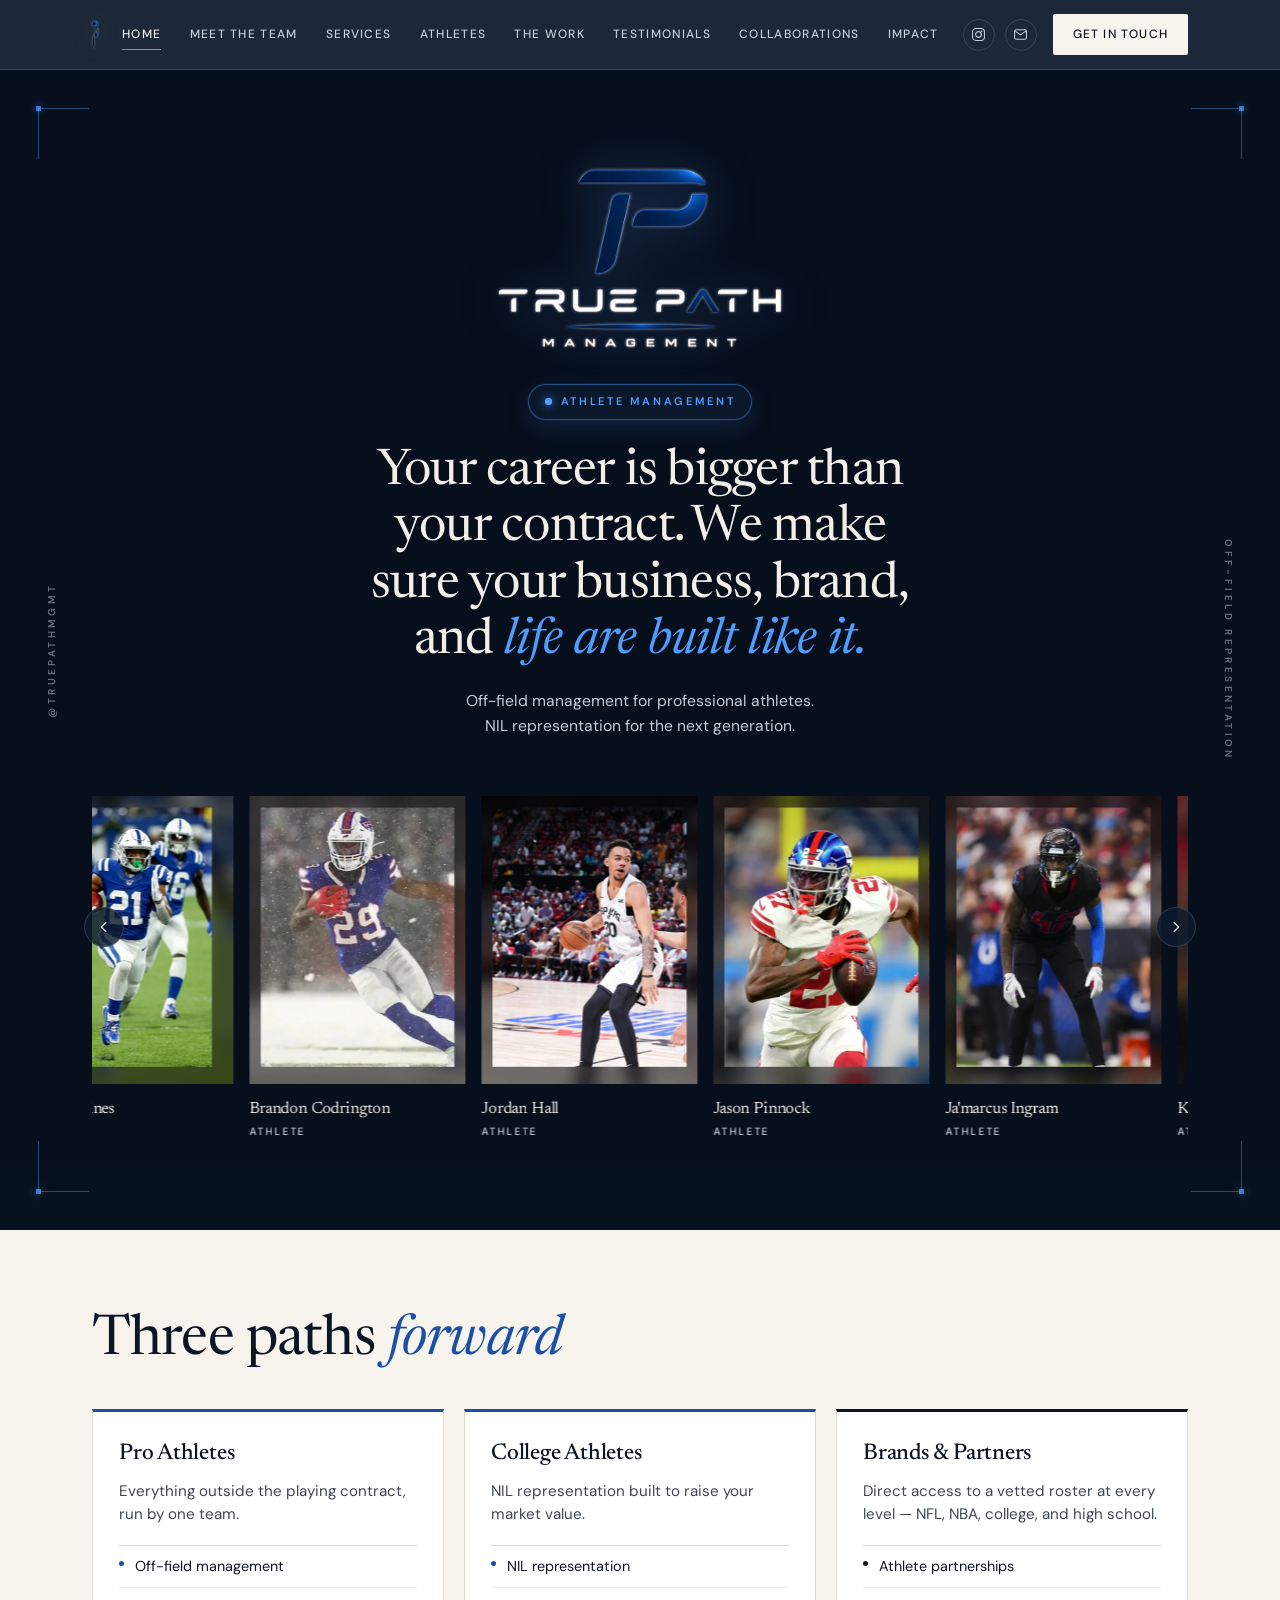
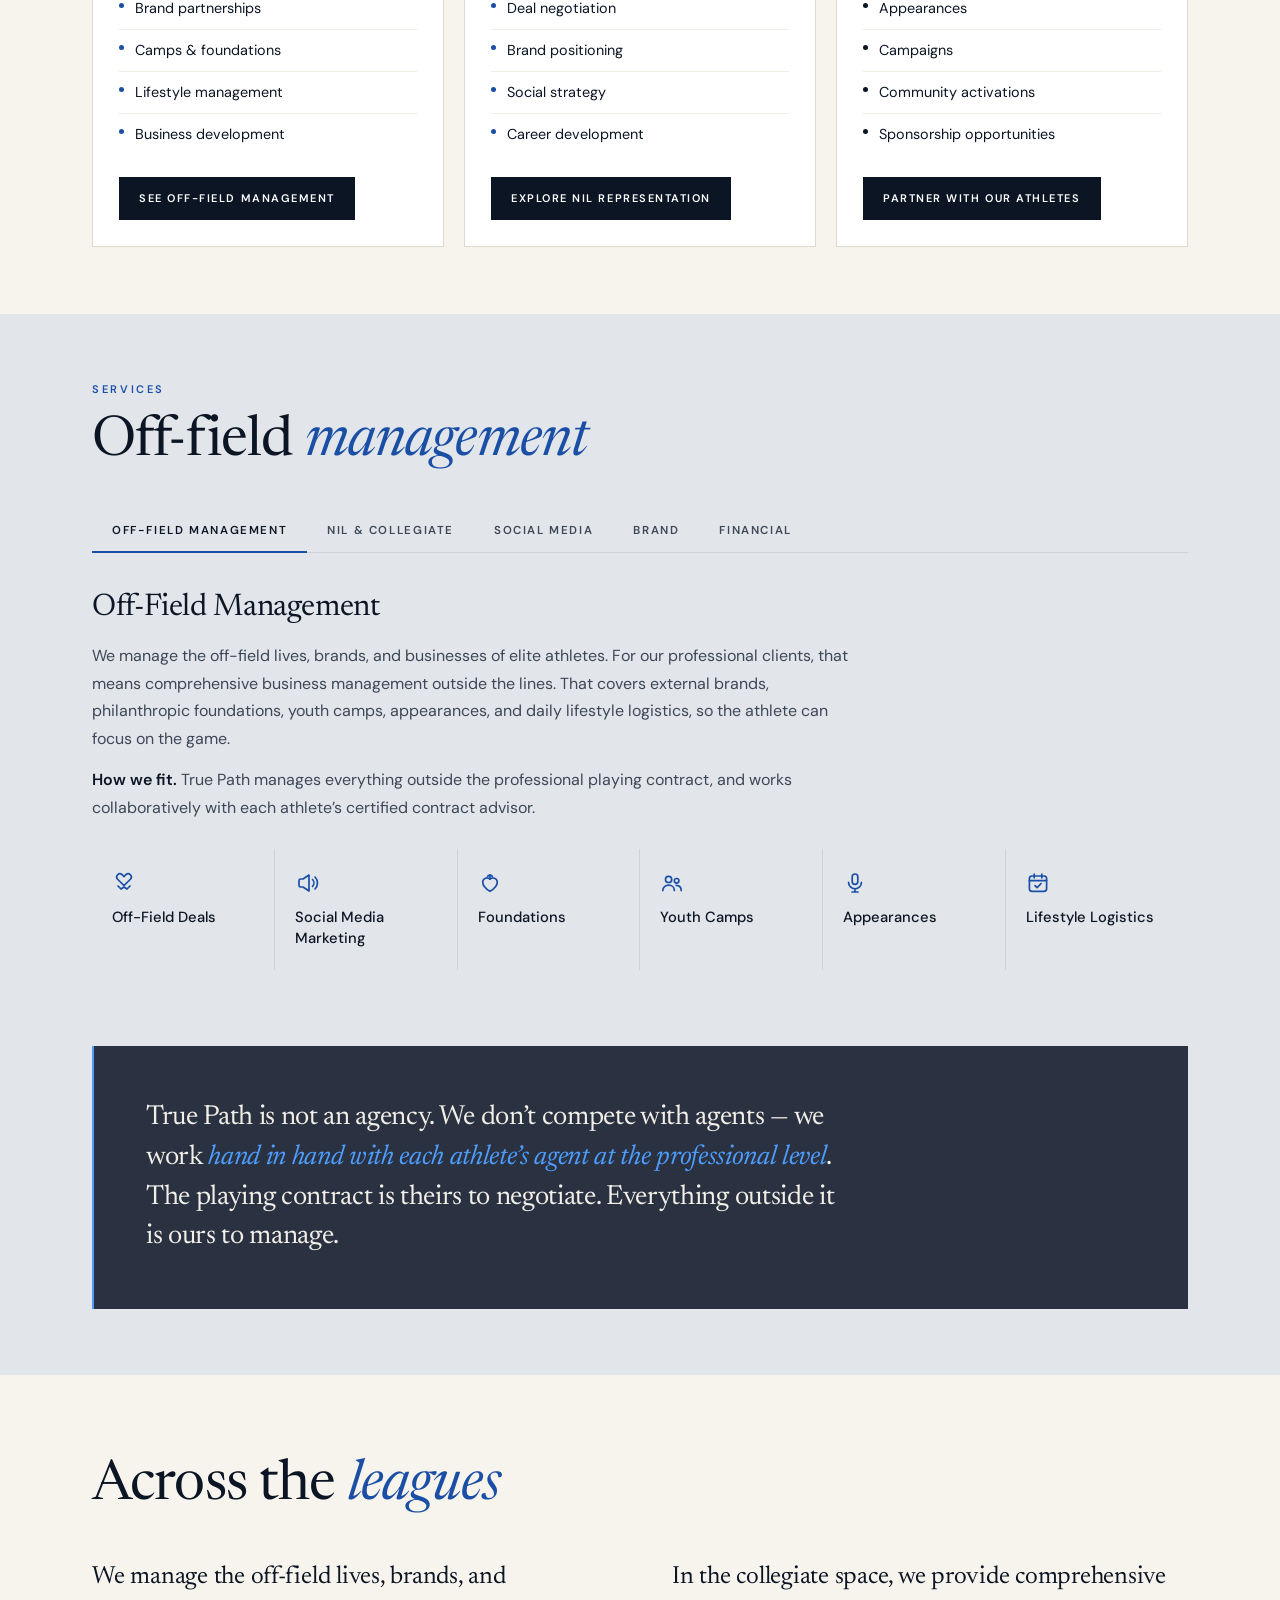
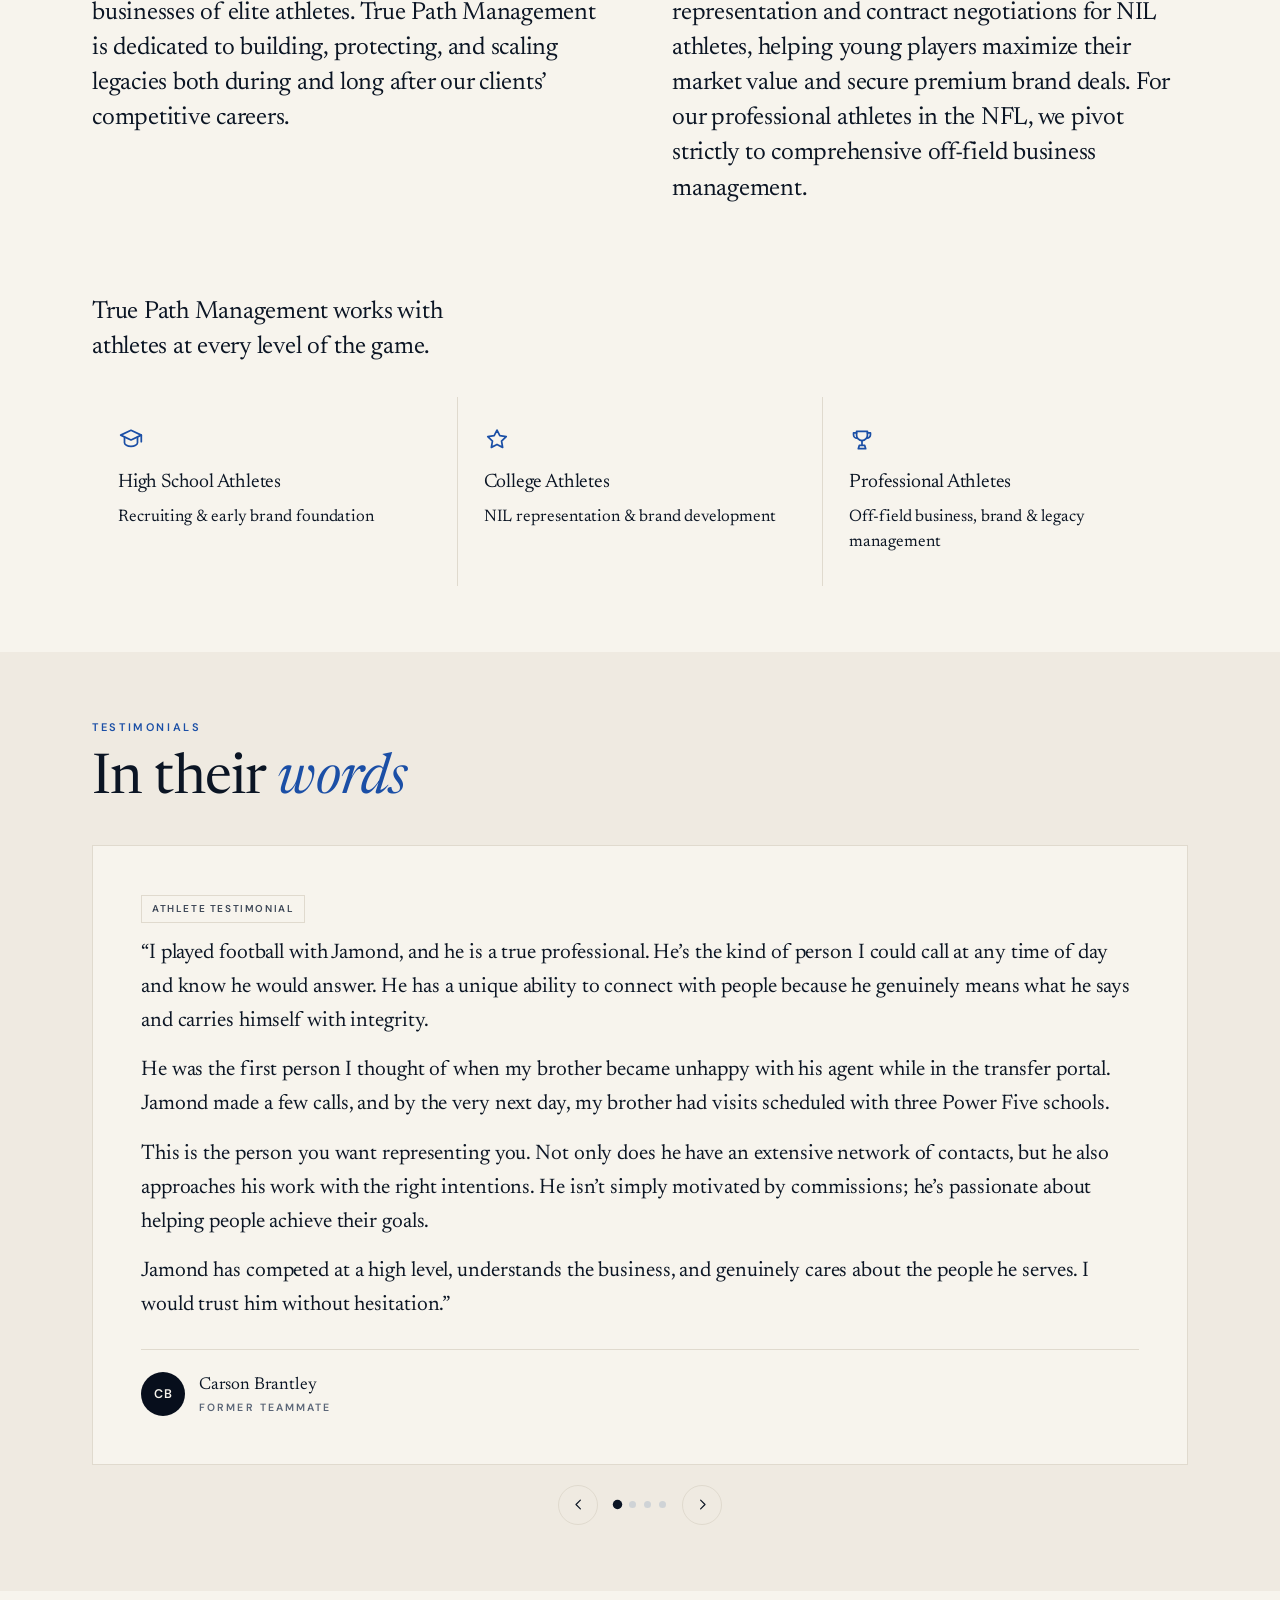
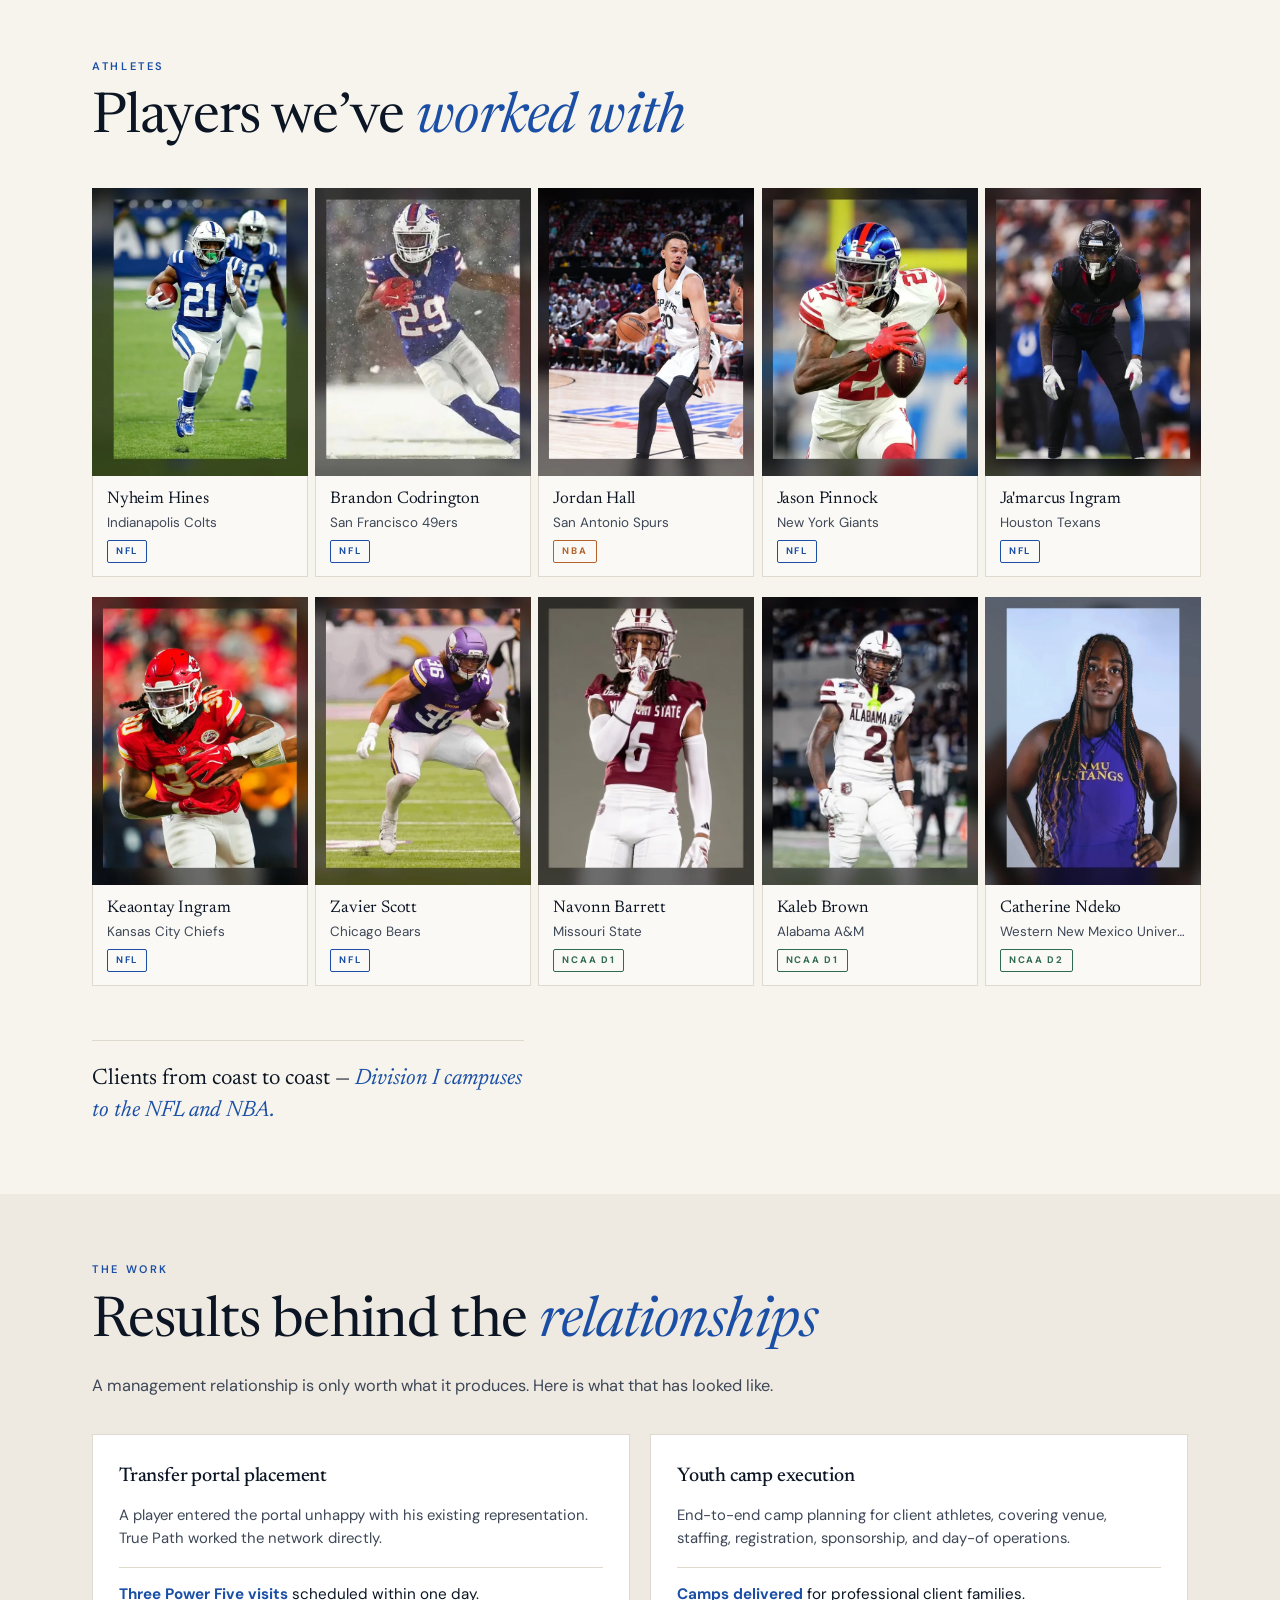
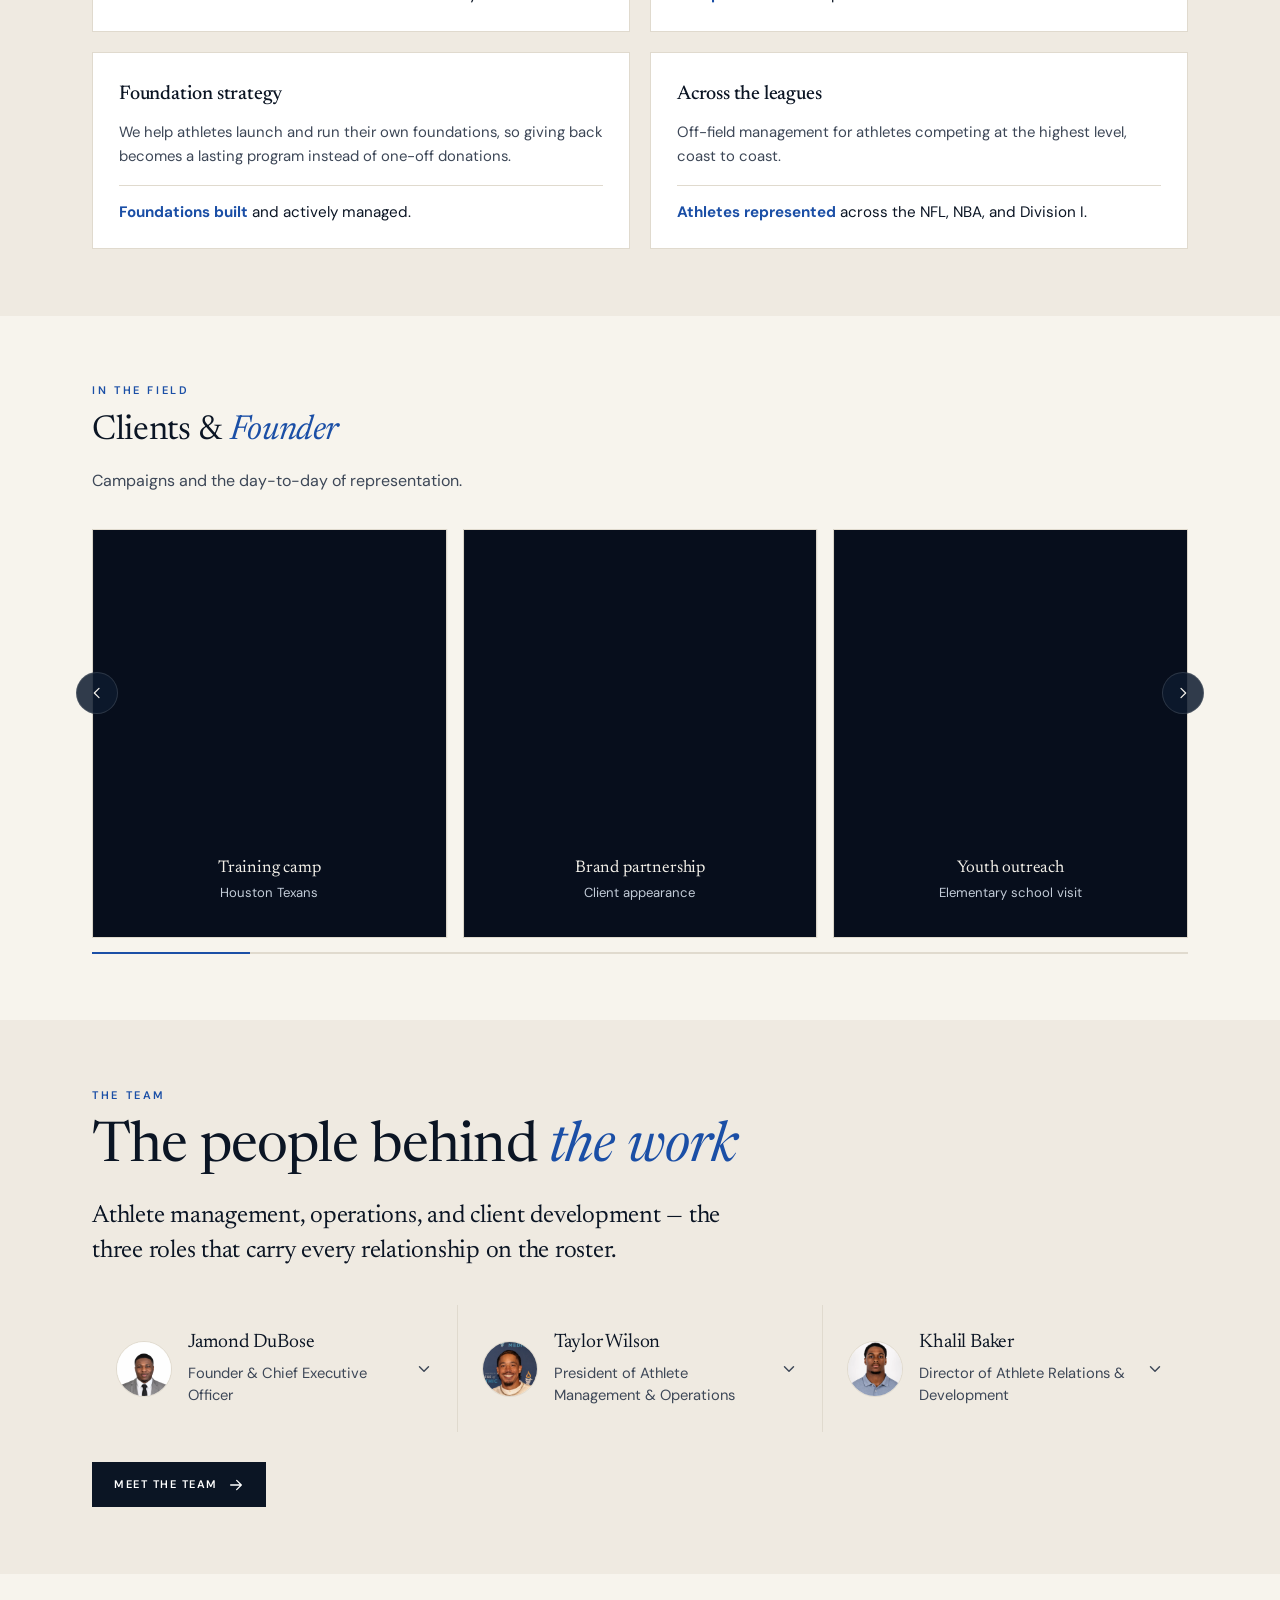
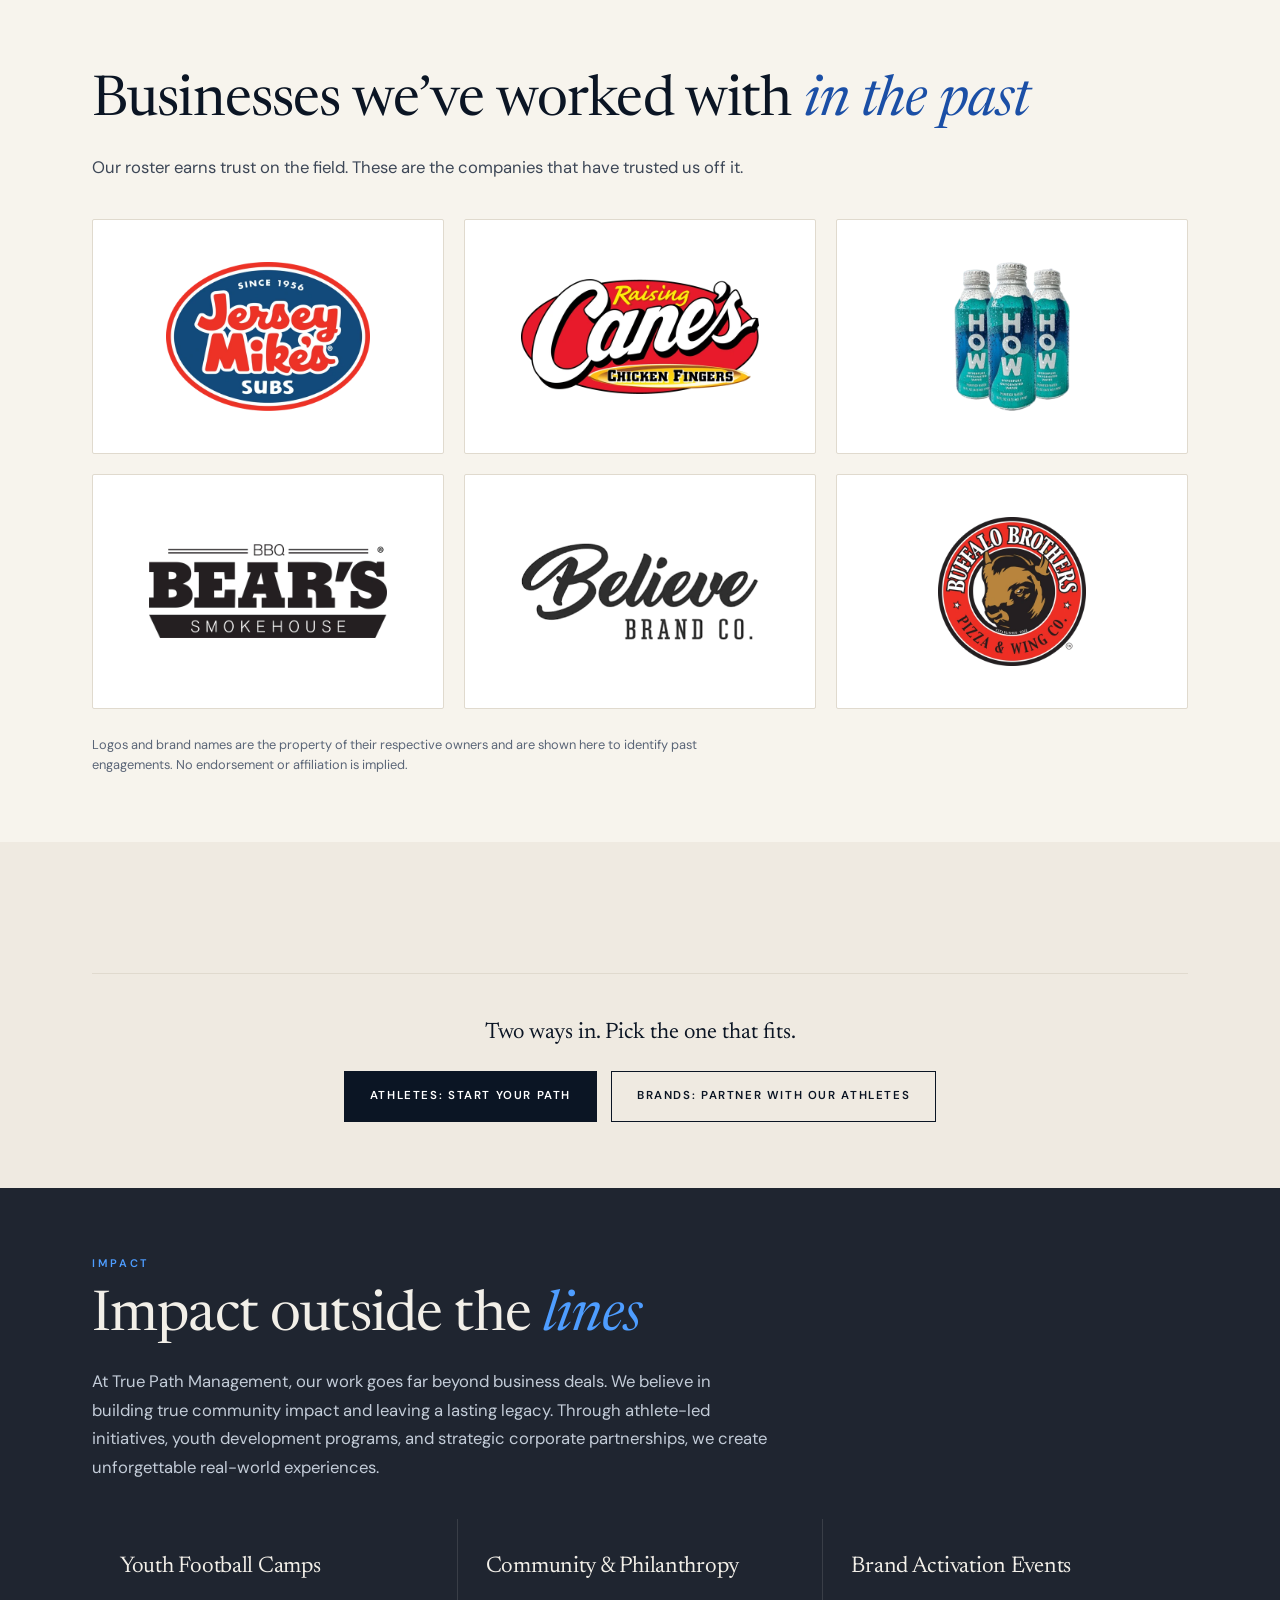
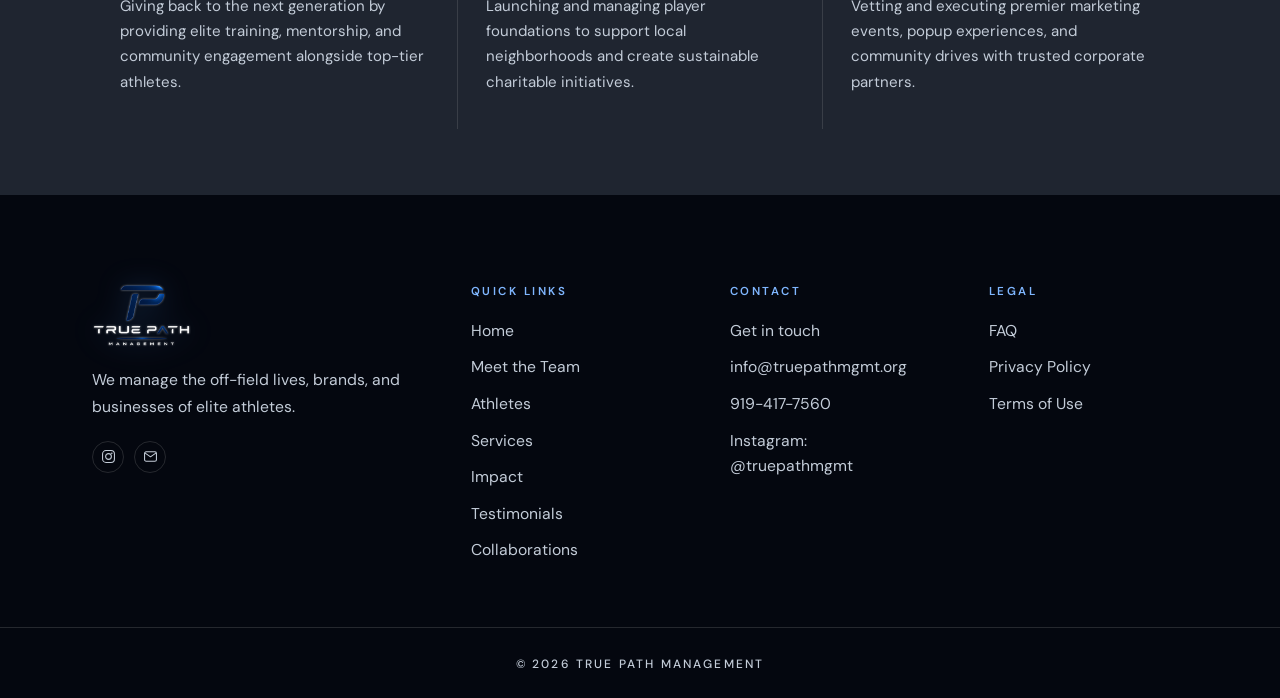
==== commit dc02cd11: "Rename Partners to Collaborations and add the logo grid - Section renamed to Collaborations (id, eye" ====
--- a/index.html
+++ b/index.html
@@ -581,24 +581,25 @@
     .cta-btn{width:100%}
   }
 
-  /* ---- partners, set in our own type (review #4) ---- */
-  .pt-lead{margin:20px 0 0;max-width:58ch;font-size:1.02rem;line-height:1.65;color:var(--slate)}
-  .ptnames{list-style:none;margin:34px 0 0;padding:0;
-    display:grid;grid-template-columns:repeat(6,1fr);gap:0}
-  .ptname{display:flex;align-items:center;justify-content:center;text-align:center;
-    font-family:var(--display);font-size:clamp(1.02rem,1.35vw,1.3rem);font-weight:500;line-height:1.22;
-    letter-spacing:-.015em;color:var(--pt-c,var(--ink));
-    padding:30px 22px;min-height:120px;
-    border-left:1px solid var(--line-light)}
-  .ptname:first-child{border-left:none}
-  .pt-t{display:block}
-  .pt-sub{color:var(--pt-c2,var(--slate))}
-  .ptname--more{grid-column:1/-1;border-left:none;min-height:0;padding:22px 22px 0;
-    border-top:1px solid var(--line-light)}
-  .ptname--more .pt-t{font-style:italic;color:var(--slate);letter-spacing:0;
-    font-size:clamp(1rem,1.25vw,1.2rem)}
-  .pt-note{margin:26px 0 0;font-size:.92rem;color:var(--slate)}
-  .pt-legal{margin:14px 0 0;max-width:76ch;font-size:.8rem;line-height:1.6;color:var(--slate-soft)}
+  /* ---- collaborations: logo grid ----
+     Identical tiles; each logo is contained in the same inset box so wide
+     wordmarks, round badges and the product shot all read as one set. */
+  .clb-grid{list-style:none;margin:38px auto 0;padding:0;max-width:var(--maxw);
+    display:grid;grid-template-columns:repeat(3,minmax(0,1fr));gap:20px}
+  .clb-tile{position:relative;aspect-ratio:3/2;background:#fff;border:1px solid var(--line-light);
+    border-radius:2px;overflow:hidden}
+  .clb-logo{position:absolute;inset:18% 16%;display:block}
+  .clb-logo img{width:100%;height:100%;max-width:none;object-fit:contain;object-position:center}
+  @media (hover:hover){
+    .clb-tile{transition:transform .2s var(--ease),box-shadow .2s var(--ease),border-color .2s var(--ease)}
+    .clb-tile:hover{transform:translateY(-3px);border-color:var(--line-gray);
+      box-shadow:0 10px 24px -12px rgba(11,21,36,.22)}
+  }
+  @media (hover:hover) and (prefers-reduced-motion:reduce){
+    .clb-tile{transition:none}
+    .clb-tile:hover{transform:none}
+  }
+  .clb-legal{margin:26px 0 0;max-width:76ch;font-size:.8rem;line-height:1.6;color:var(--slate-soft)}
 
   /* ---- testimonial group tag (review #6) ---- */
   .tst-tag{display:inline-block;margin-bottom:14px;font-family:var(--sans);font-size:10px;
@@ -607,17 +608,12 @@
 
   @media (max-width:900px){
     .paths,.works{grid-template-columns:1fr;gap:16px}
-    .ptnames{grid-template-columns:repeat(2,1fr)}
-    .ptname{font-size:1.3rem;min-height:104px;padding:24px 18px}
-    .ptname:nth-child(odd){border-left:none}
-    .ptname:nth-child(n+3){border-top:1px solid var(--line-light)}
-    .ptname--more{padding:20px 18px 0}
-  }
-  @media (max-width:420px){
-    .ptnames{grid-template-columns:1fr}
-    .ptname{font-size:1.35rem;min-height:0;padding:20px 12px;
-      border-left:none;border-top:1px solid var(--line-light)}
-    .ptname:first-child{border-top:none}
+    .clb-grid{grid-template-columns:repeat(2,minmax(0,1fr));gap:16px;margin-top:32px}
+  }
+  @media (max-width:560px){
+    .clb-grid{gap:12px}
+    .clb-tile{aspect-ratio:5/4}
+    .clb-logo{inset:17% 13%}
   }
   @media (max-width:560px){
     .hero-sub{font-size:.92rem}
@@ -695,6 +691,7 @@
     <a class="tab-link" href="/athletes">Athletes</a>
     <a class="tab-link" href="/work">The Work</a>
     <a class="tab-link" href="/testimonials">Testimonials</a>
+    <a class="tab-link" href="/collaborations">Collaborations</a>
     <a class="tab-link" href="/impact">Impact</a>
     <a class="tab-link tab-cta-m" href="/contact">Get in touch</a>
   </div>
@@ -1100,13 +1097,6 @@
   </div>
 </section>
 
-<!-- ============ PARTNERS / CREAM ============ -->
-<!-- Named in our own typography, no logo files. Brand names are used to describe real
-     past engagements (nominative use); no marks are reproduced.
-     Colours: Cane's #D11920 (PMS 485 C) and Jersey Mike's #134A7C are published brand
-     values. HOW Water aqua #0B7C8A and Bear's red #B3271E are chosen for legibility on
-     cream, not taken from a brand guide - confirm and replace when you have the real
-     values. Change --pt-c (and --pt-c2 for a second tone) on the relevant <li>. -->
 <section id="team" class="sec band-cream-deep">
   <div class="wrap">
     <p class="eyebrow rise">The team</p>
@@ -1150,25 +1140,28 @@
   </div>
 </section>
 
-<!-- ============ PARTNERS / CREAM ============ -->
-<section id="partners" class="sec band-cream">
+<!-- ============ COLLABORATIONS / CREAM ============ -->
+<!-- Logo grid. Each logo is a transparent .png with a .webp copy beside it in
+     images/collaborations/. Every tile is the same size; the logo is fitted
+     (object-fit: contain) inside the same fixed box, so none is stretched,
+     cropped, or larger than the rest. Order: Jersey Mike's, Raising Cane's,
+     HOW Water, Bear's Smokehouse, Believe Brand Co., Buffalo Brothers. -->
+<section id="collaborations" class="sec band-cream">
   <div class="wrap">
-    <p class="eyebrow rise">Partners</p>
-    <h2 class="sec-h rise">Brands our athletes have <span class="accent">partnered with</span></h2>
-    <p class="pt-lead rise">Our roster earns trust on the field. These are the companies that have trusted us off it.</p>
-
-    <ul class="ptnames rise">
-      <li class="ptname" style="--pt-c:#D11920"><span class="pt-t">Raising Cane&rsquo;s</span></li>
-      <li class="ptname" style="--pt-c:#134A7C"><span class="pt-t">Jersey Mike&rsquo;s</span></li>
-      <li class="ptname" style="--pt-c:#0B7C8A"><span class="pt-t">HOW Water</span></li>
-      <li class="ptname" style="--pt-c:#B3271E;--pt-c2:#5A6577"><span class="pt-t">Bear&rsquo;s <span class="pt-sub">Smokehouse BBQ</span></span></li>
-      <li class="ptname" style="--pt-c:#0B1524;--pt-c2:#5A6577"><span class="pt-t">Believe Co <span class="pt-sub">Clothing</span></span></li>
-      <li class="ptname" style="--pt-c:#8A6A45"><span class="pt-t">Buffalo Brothers</span></li>
-      <li class="ptname ptname--more"><span class="pt-t">and many more&hellip;</span></li>
+    <p class="eyebrow rise">Collaborations</p>
+    <h2 class="sec-h rise">Businesses we&rsquo;ve worked with <span class="accent">in the past</span></h2>
+    <p class="lede rise">Our roster earns trust on the field. These are the companies that have trusted us off it.</p>
+
+    <ul class="clb-grid rise">
+      <li class="clb-tile"><picture class="clb-logo"><source type="image/webp" srcset="images/collaborations/jersey-mikes.webp"><img src="images/collaborations/jersey-mikes.png" alt="Jersey Mike&rsquo;s Subs" width="550" height="400" loading="lazy" decoding="async"></picture></li>
+      <li class="clb-tile"><picture class="clb-logo"><source type="image/webp" srcset="images/collaborations/raising-canes.webp"><img src="images/collaborations/raising-canes.png" alt="Raising Cane&rsquo;s Chicken Fingers" width="600" height="290" loading="lazy" decoding="async"></picture></li>
+      <li class="clb-tile"><picture class="clb-logo"><source type="image/webp" srcset="images/collaborations/how-water.webp"><img src="images/collaborations/how-water.png" alt="HOW Water" width="309" height="400" loading="lazy" decoding="async"></picture></li>
+      <li class="clb-tile"><picture class="clb-logo"><source type="image/webp" srcset="images/collaborations/bears-smokehouse.webp"><img src="images/collaborations/bears-smokehouse.png" alt="Bear&rsquo;s Smokehouse BBQ" width="600" height="236" loading="lazy" decoding="async"></picture></li>
+      <li class="clb-tile"><picture class="clb-logo"><source type="image/webp" srcset="images/collaborations/believe-brand-co.webp"><img src="images/collaborations/believe-brand-co.png" alt="Believe Brand Co." width="391" height="160" loading="lazy" decoding="async"></picture></li>
+      <li class="clb-tile"><picture class="clb-logo"><source type="image/webp" srcset="images/collaborations/buffalo-brothers.webp"><img src="images/collaborations/buffalo-brothers.png" alt="Buffalo Brothers Pizza &amp; Wing Co." width="400" height="400" loading="lazy" decoding="async"></picture></li>
     </ul>
 
-    <p class="pt-note rise">Additional brand and community partners available on request.</p>
-    <p class="pt-legal">Brand names are the property of their respective owners and are referenced here to describe past engagements. No endorsement or affiliation is implied.</p>
+    <p class="clb-legal">Logos and brand names are the property of their respective owners and are shown here to identify past engagements. No endorsement or affiliation is implied.</p>
   </div>
 </section>
 
@@ -1229,6 +1222,7 @@
         <li><a href="/services">Services</a></li>
         <li><a href="/impact">Impact</a></li>
         <li><a href="/testimonials">Testimonials</a></li>
+        <li><a href="/collaborations">Collaborations</a></li>
       </ul>
     </div>
     <div>
@@ -1327,7 +1321,8 @@
      Note /team is the standalone team page, so the on-page #team band
      deliberately has no path of its own. ---- */
   var SECTION_PATH={home:"/",services:"/services",athletes:"/athletes",work:"/work",
-                    testimonials:"/testimonials",impact:"/impact",gallery:"/gallery"};
+                    testimonials:"/testimonials",impact:"/impact",gallery:"/gallery",
+                    collaborations:"/collaborations"};
   var PATH_SECTION={};
   Object.keys(SECTION_PATH).forEach(function(id){PATH_SECTION[SECTION_PATH[id]]=id});
   function tidyPath(p){return (p||"/").replace(/\/+$/,"")||"/"}
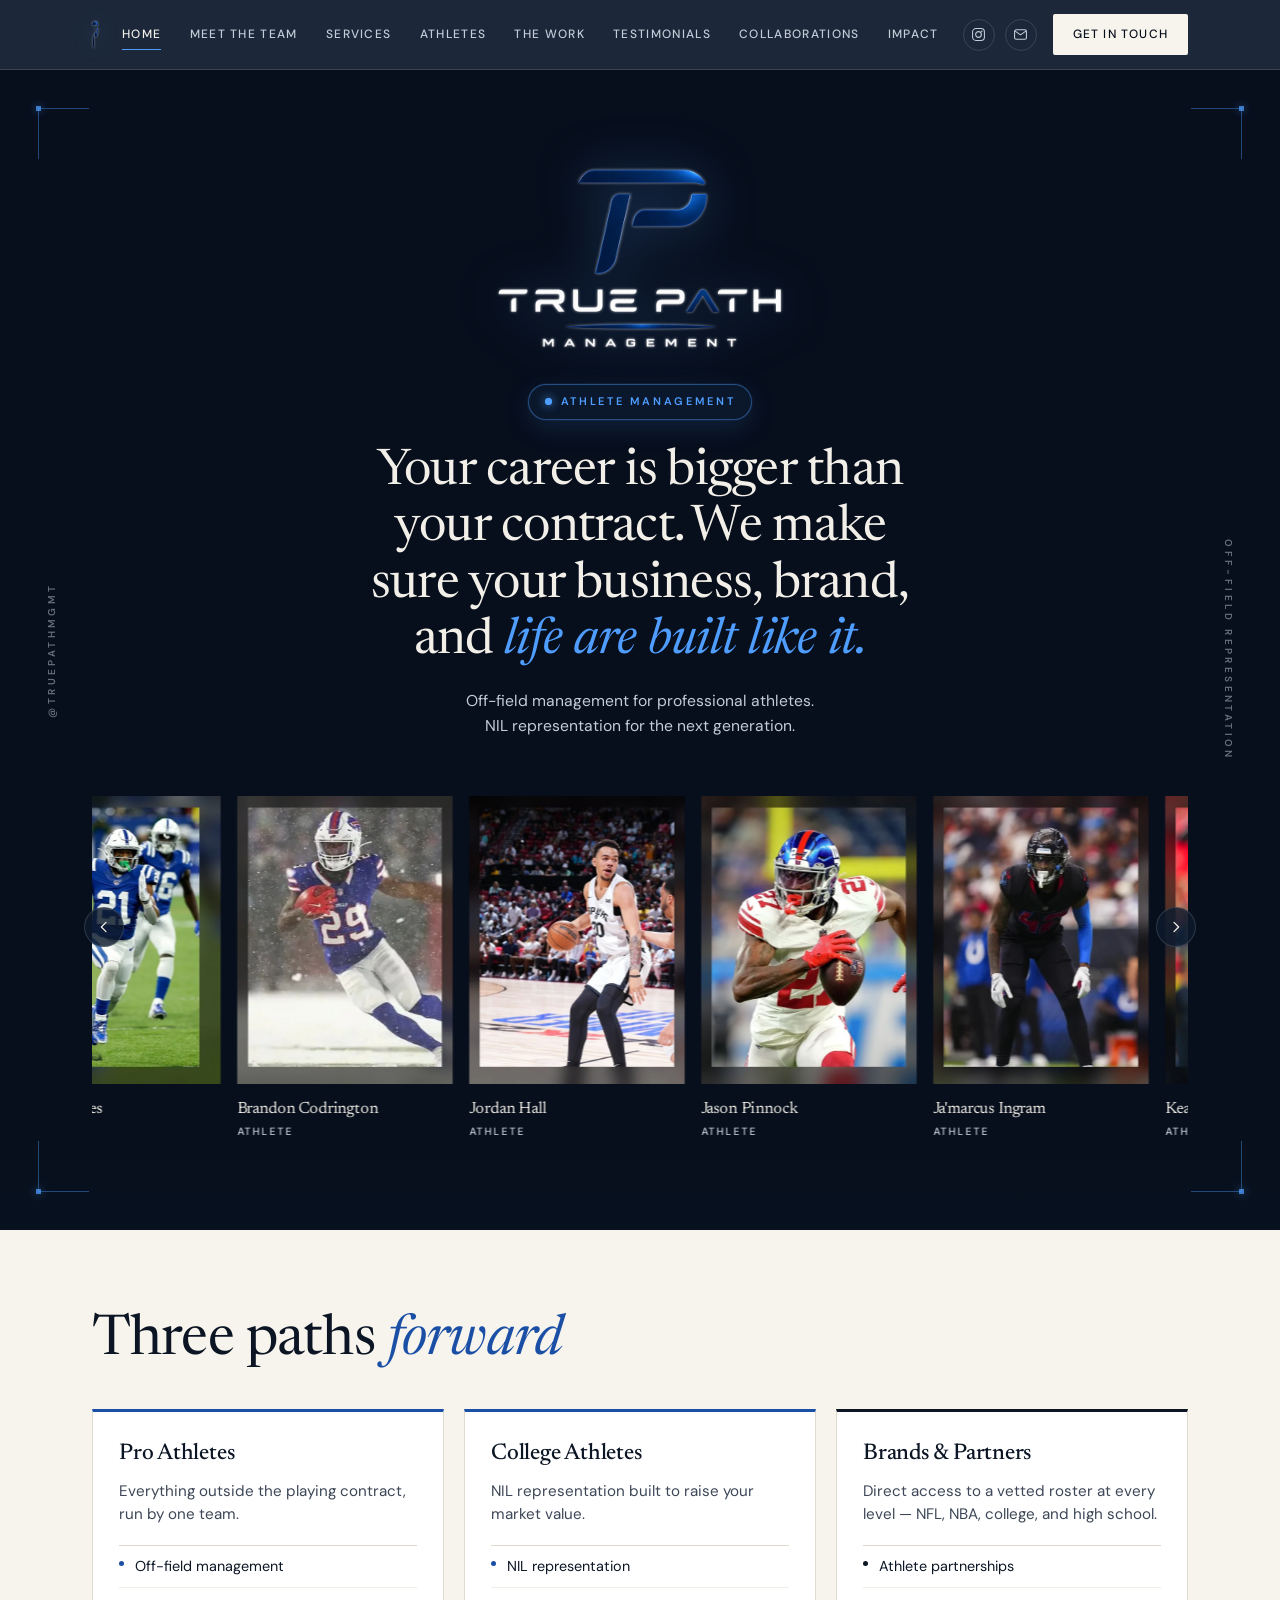
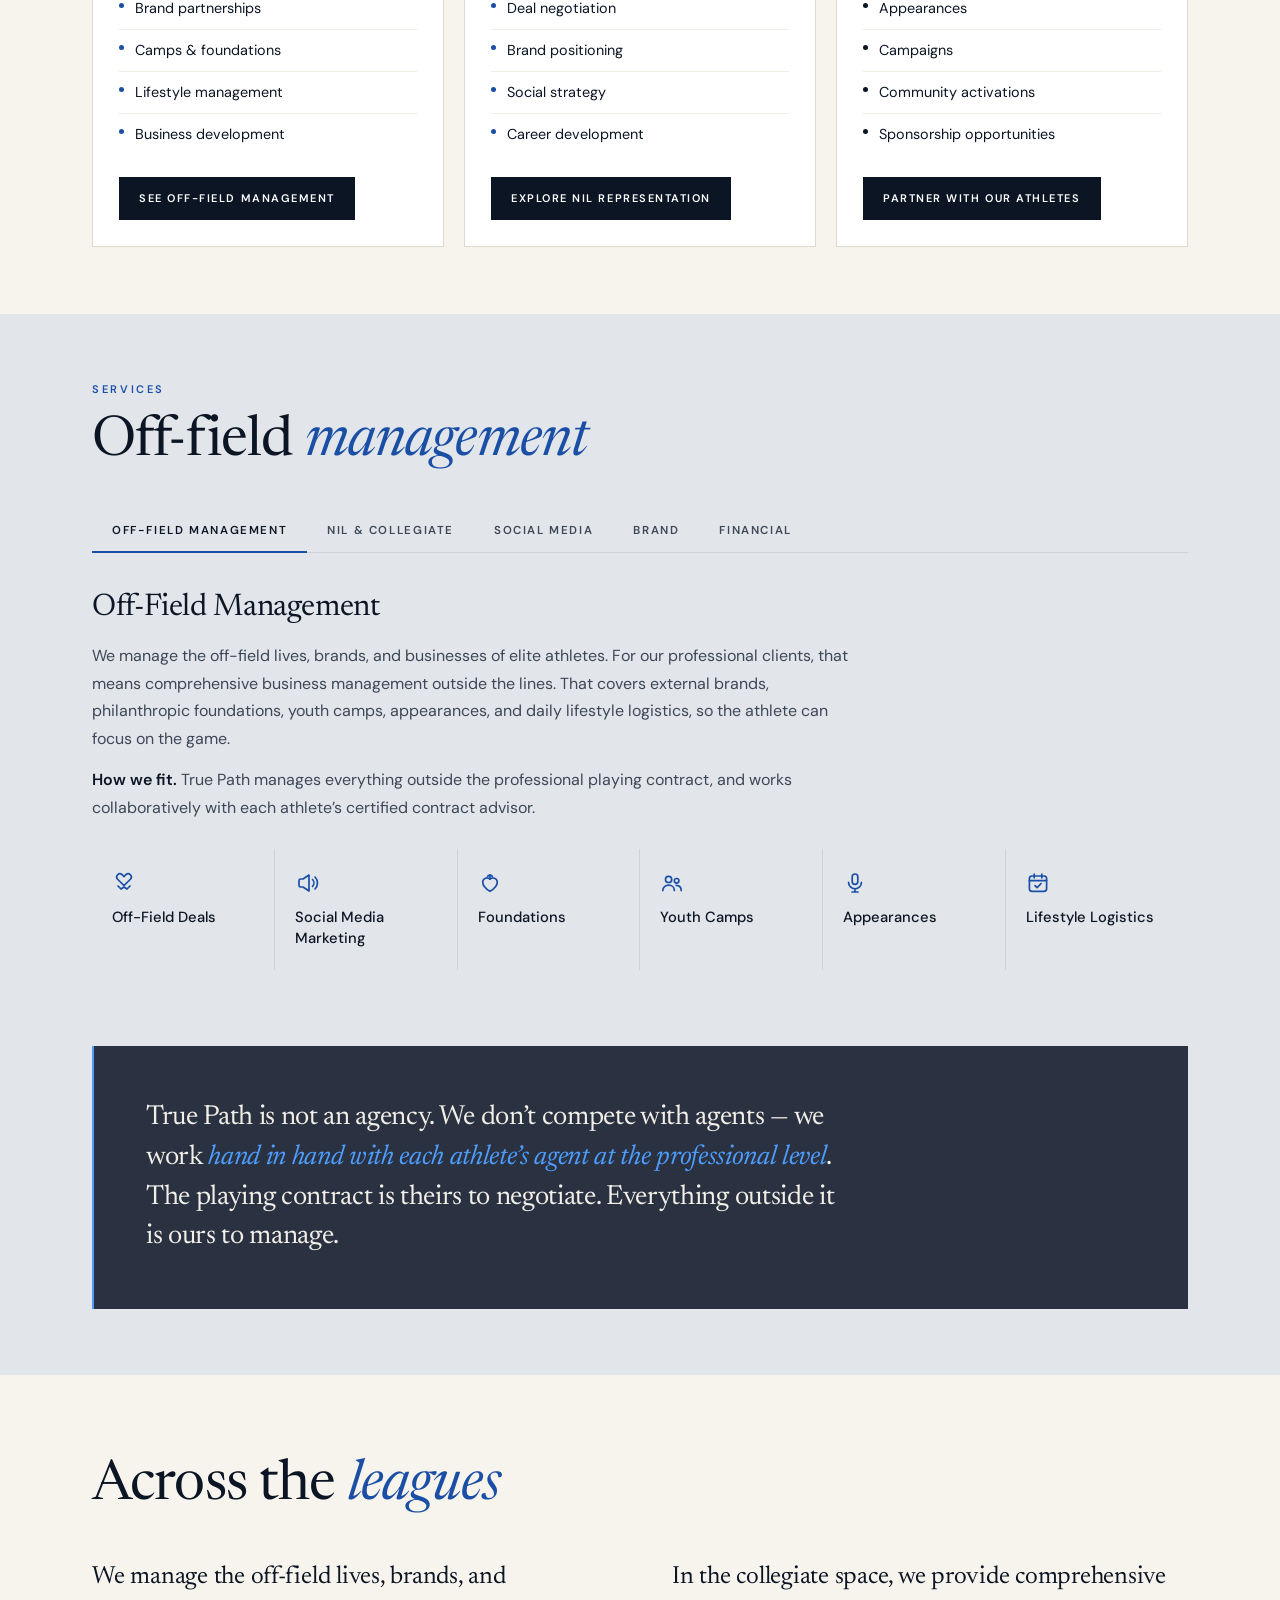
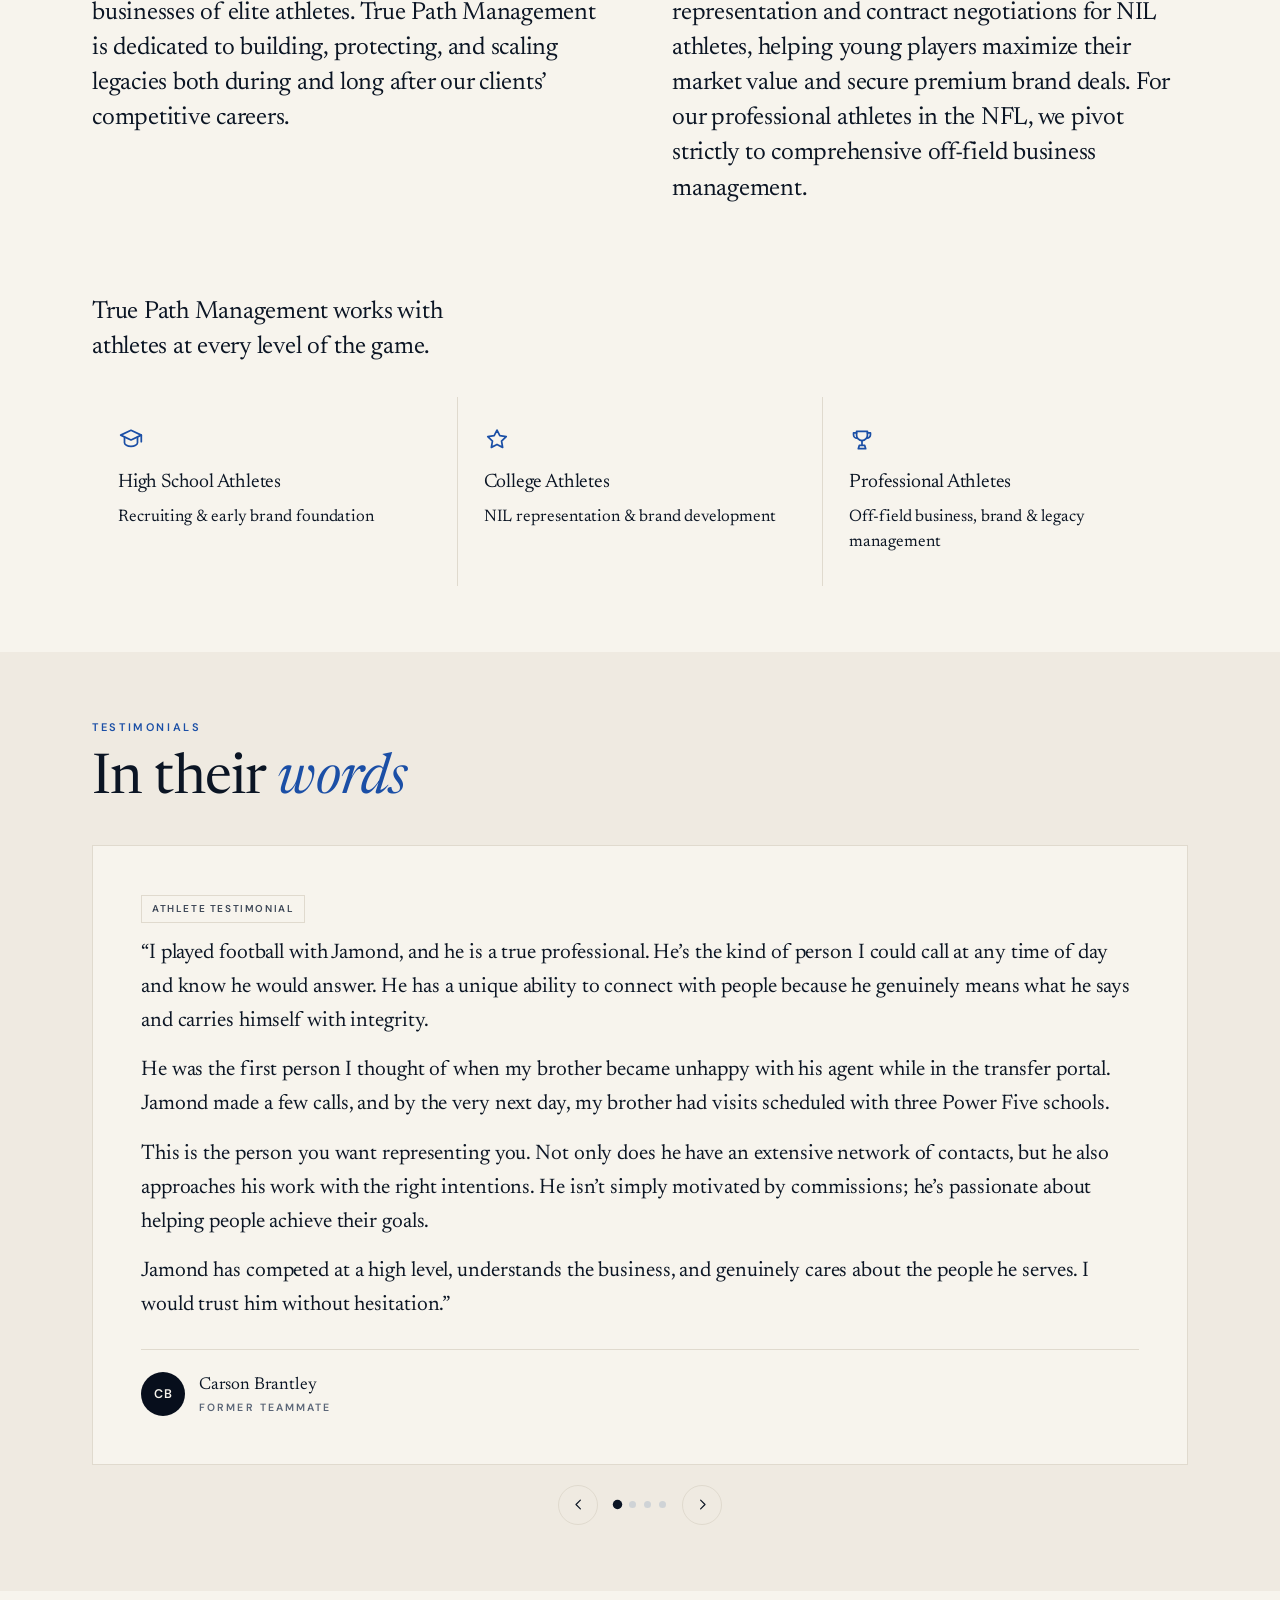
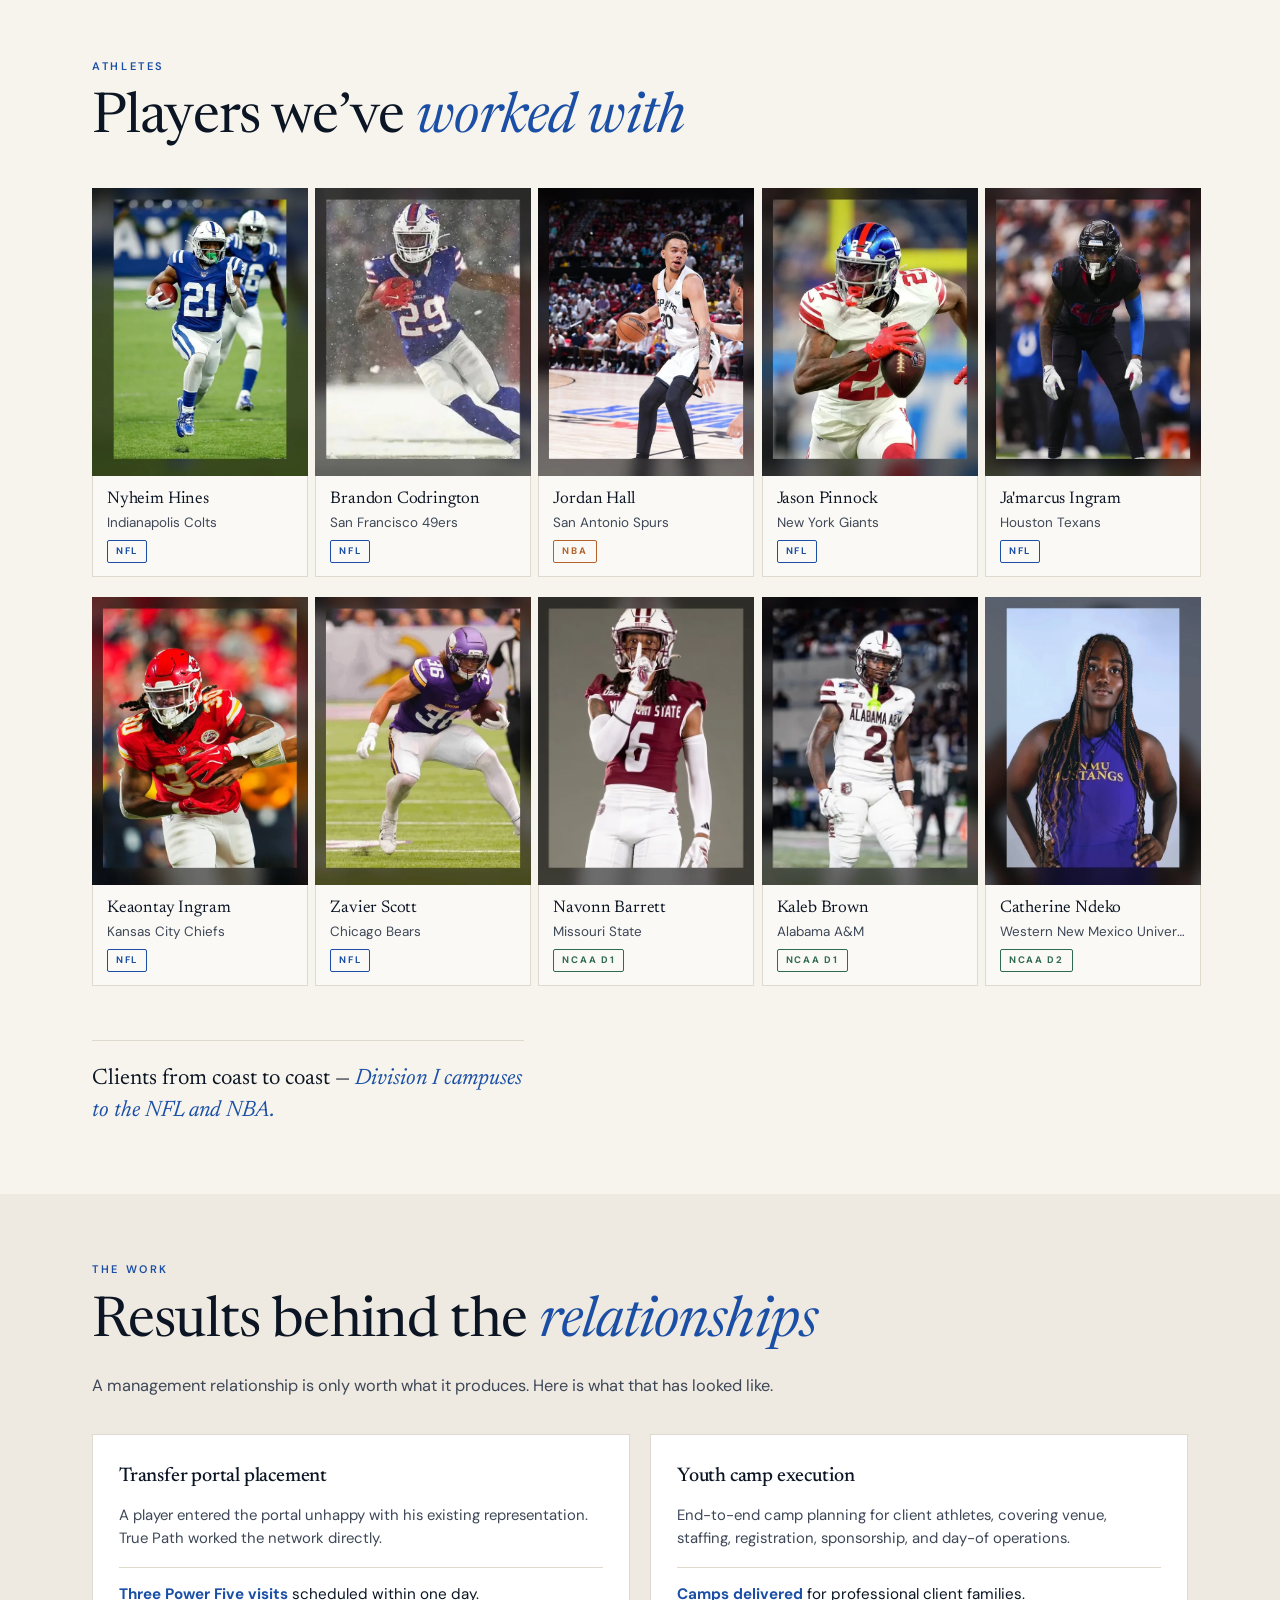
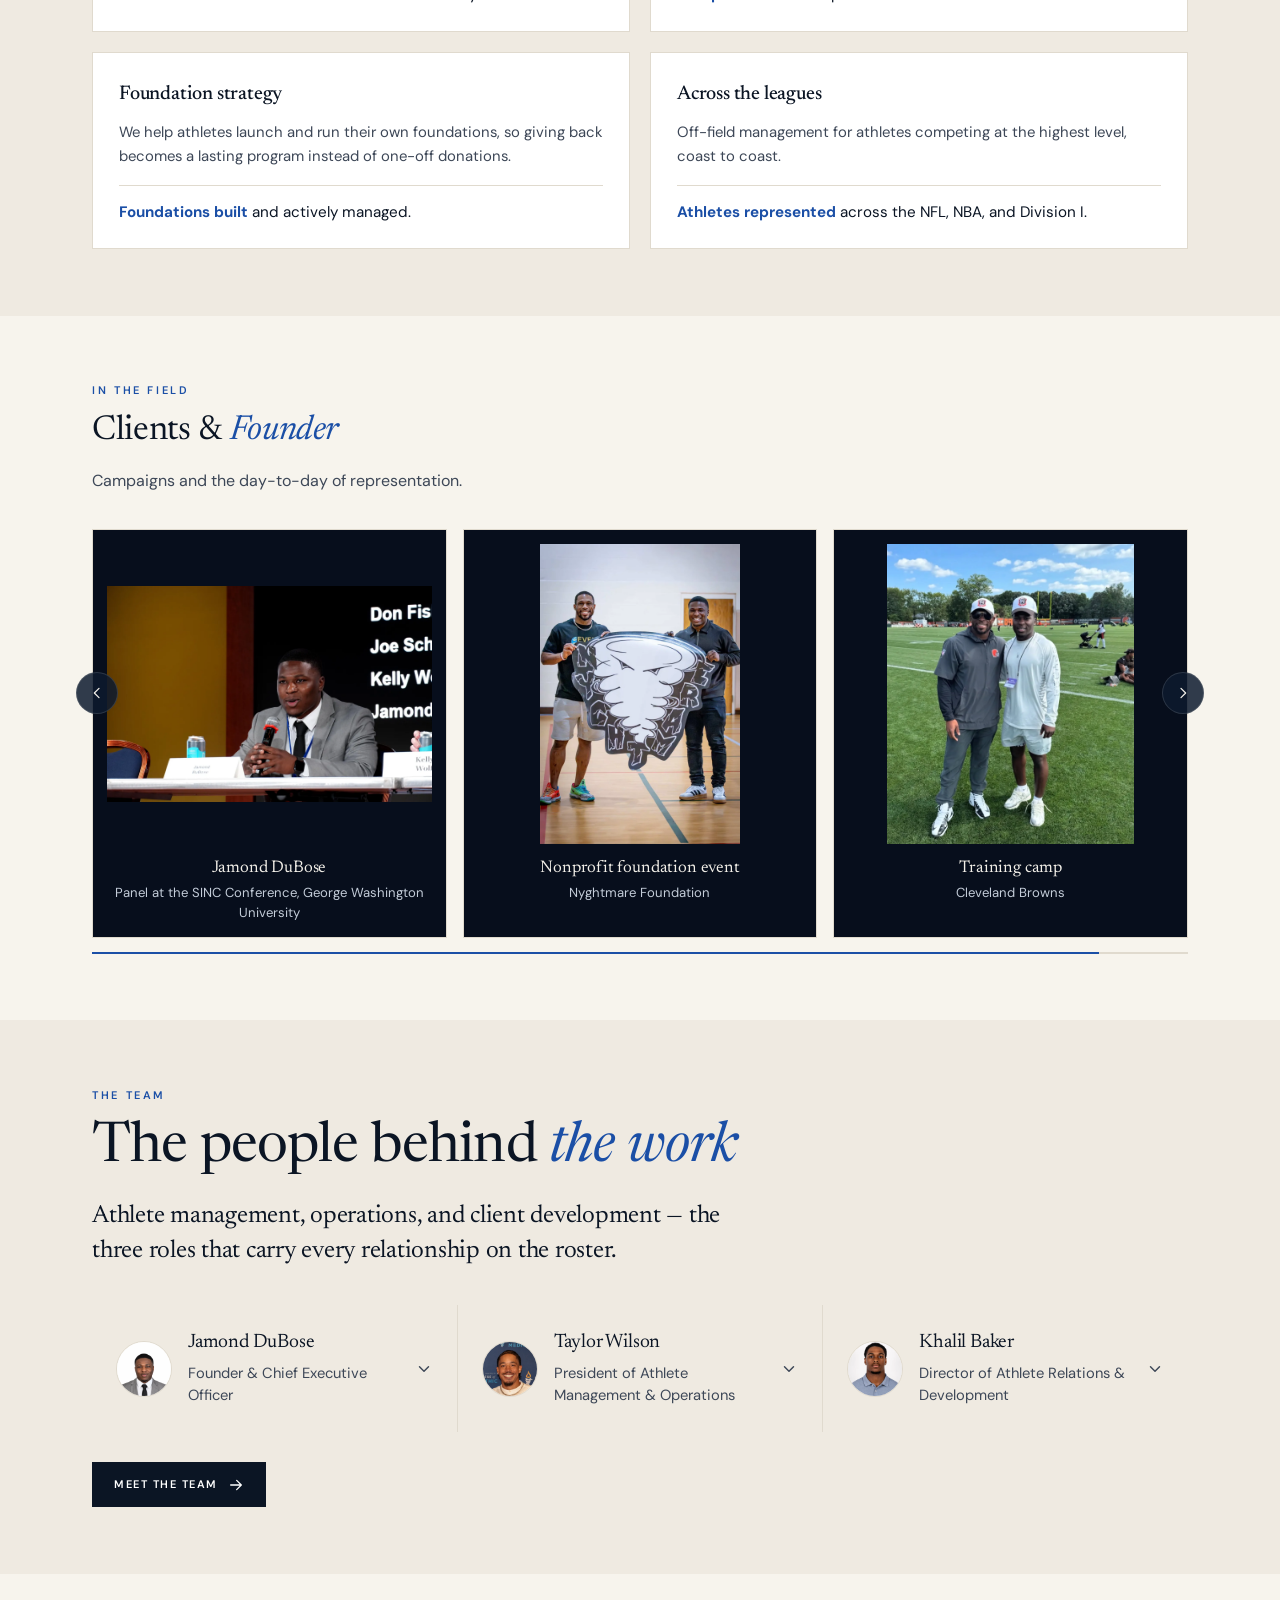
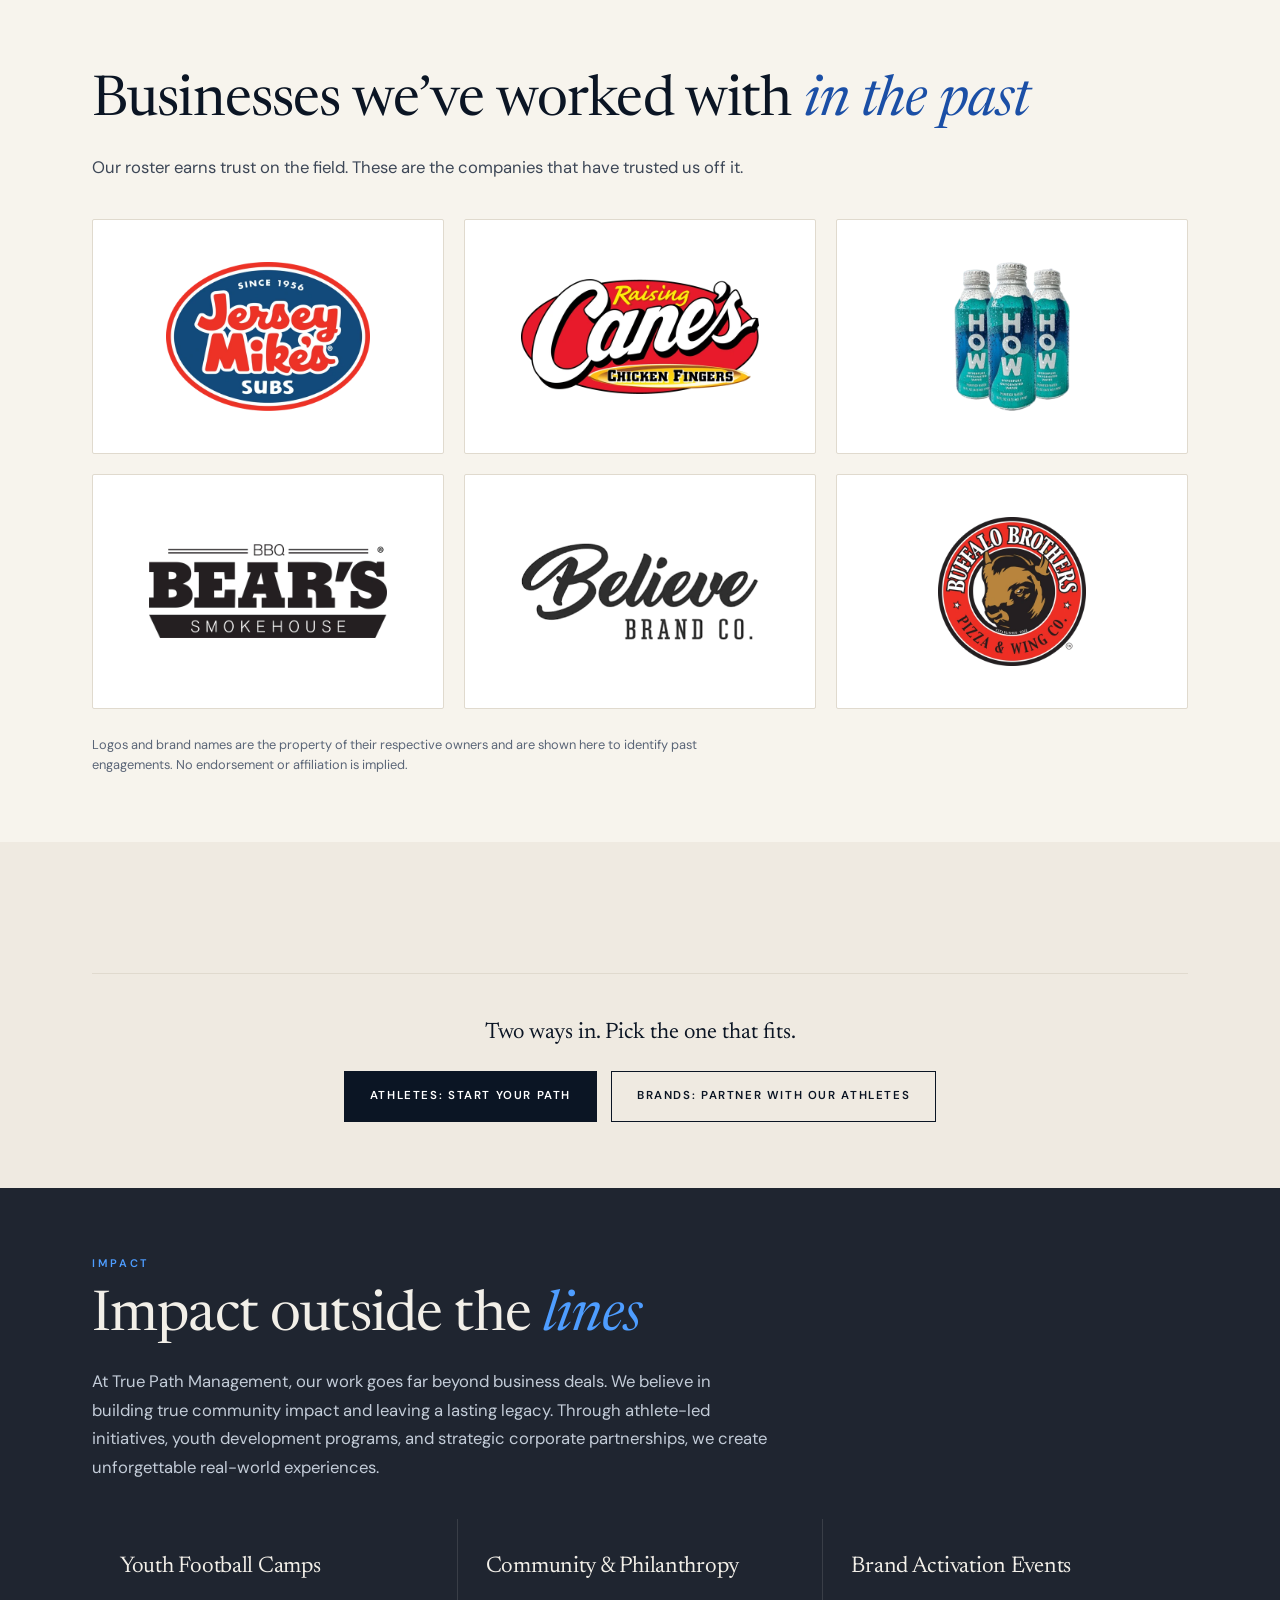
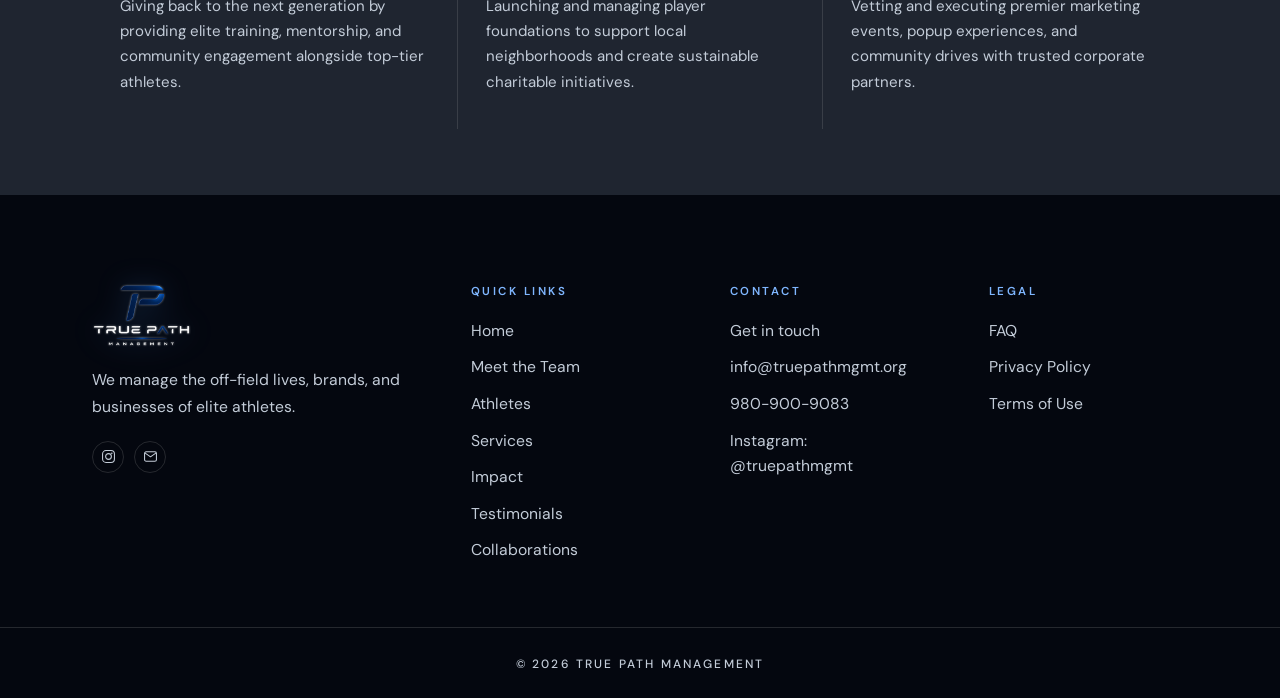
==== commit d574e632: "Update phone number to 980-900-9083" ====
--- a/index.html
+++ b/index.html
@@ -1230,7 +1230,7 @@
       <ul class="foot-list">
         <li><a href="/contact">Get in touch</a></li>
         <li><a href="mailto:info@truepathmgmt.org">info@truepathmgmt.org</a></li>
-        <li><a href="tel:+19194177560">919-417-7560</a></li>
+        <li><a href="tel:+19809009083">980-900-9083</a></li>
         <li><a href="https://instagram.com/truepathmgmt" target="_blank" rel="noopener">Instagram: @truepathmgmt</a></li>
       </ul>
     </div>
